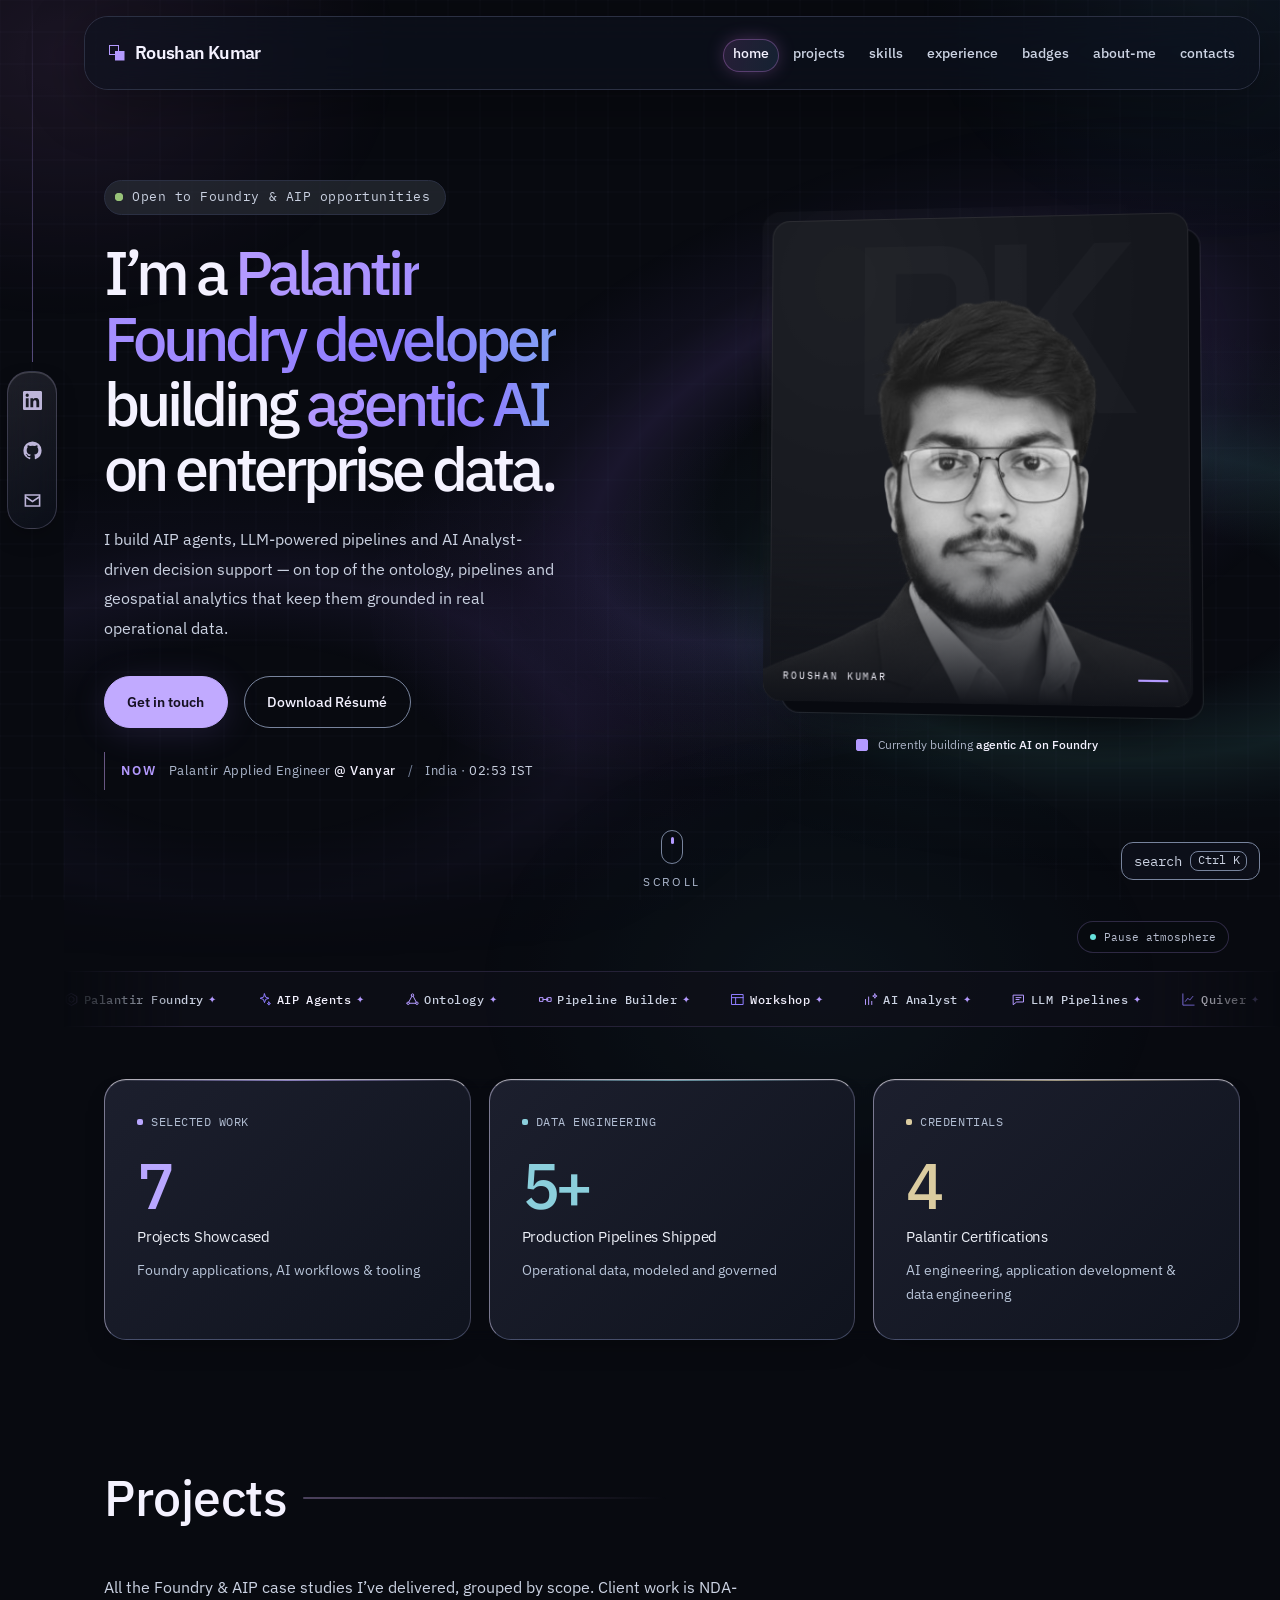
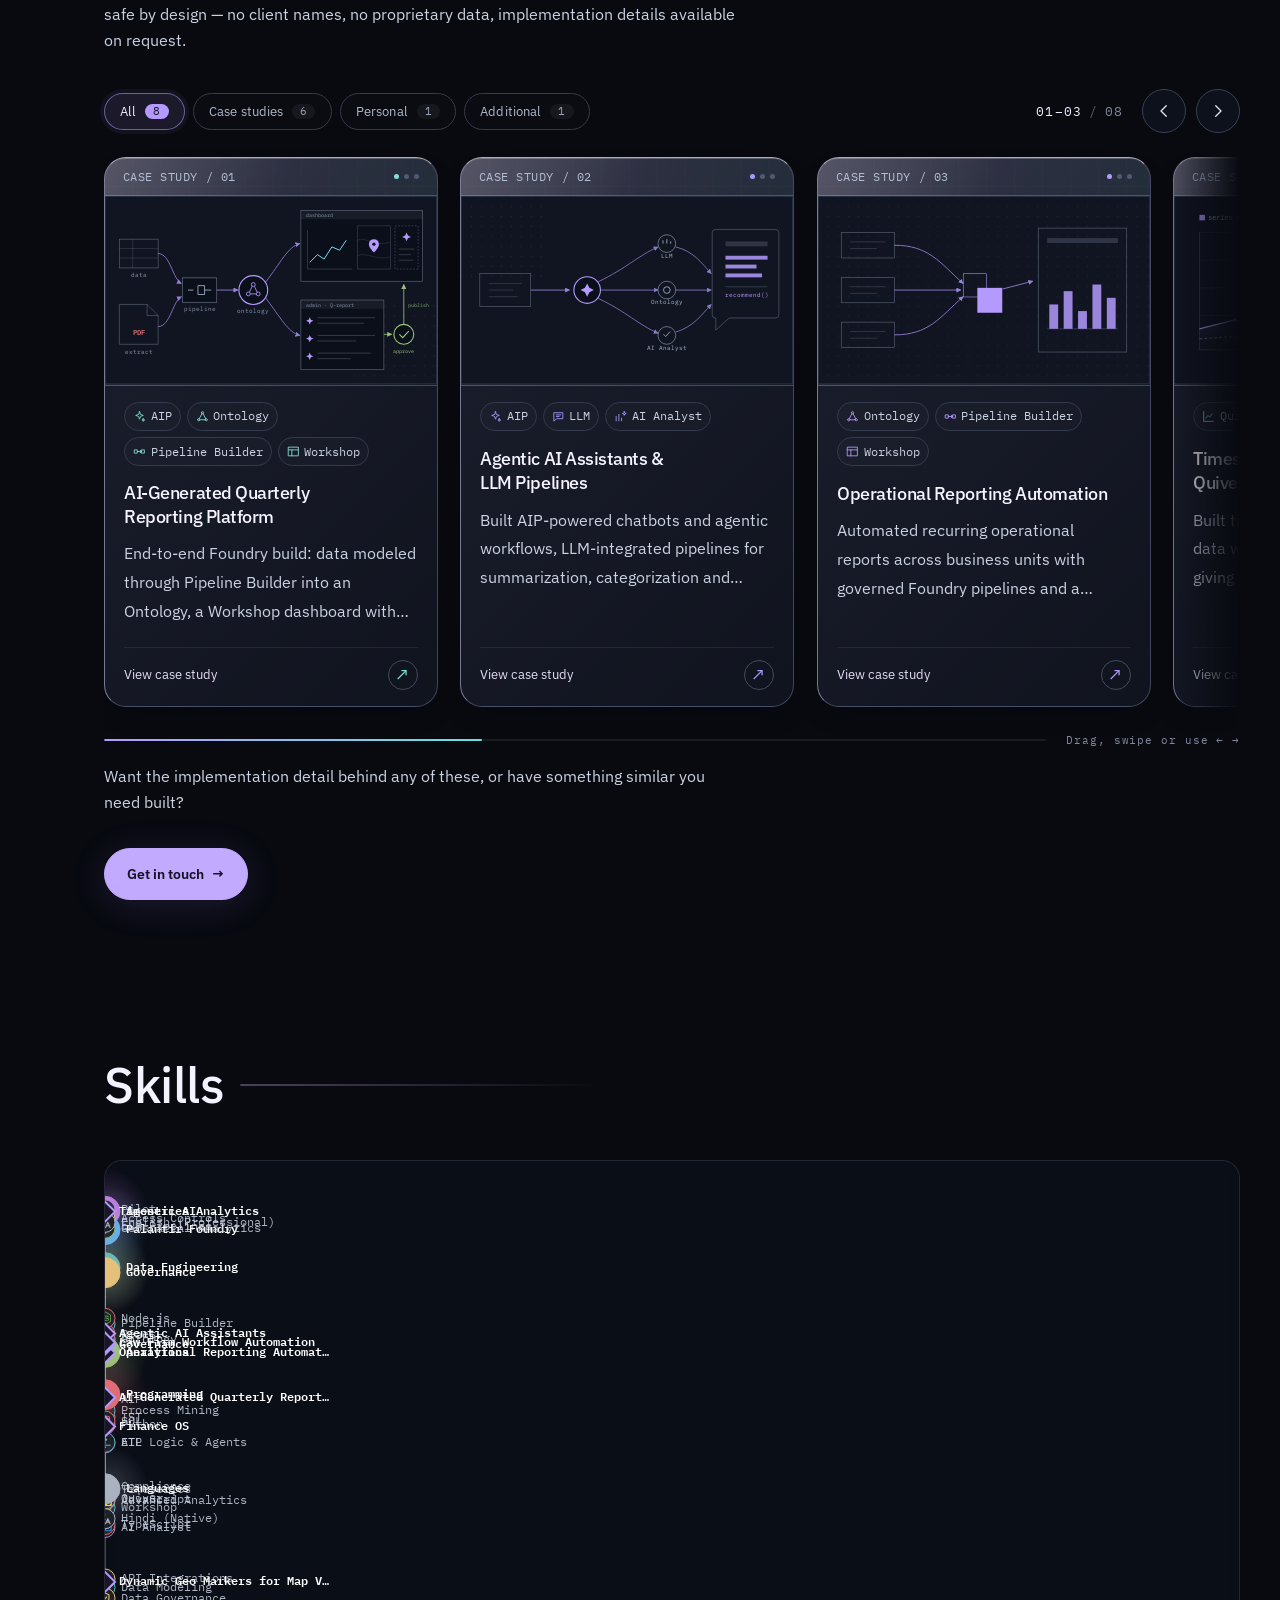
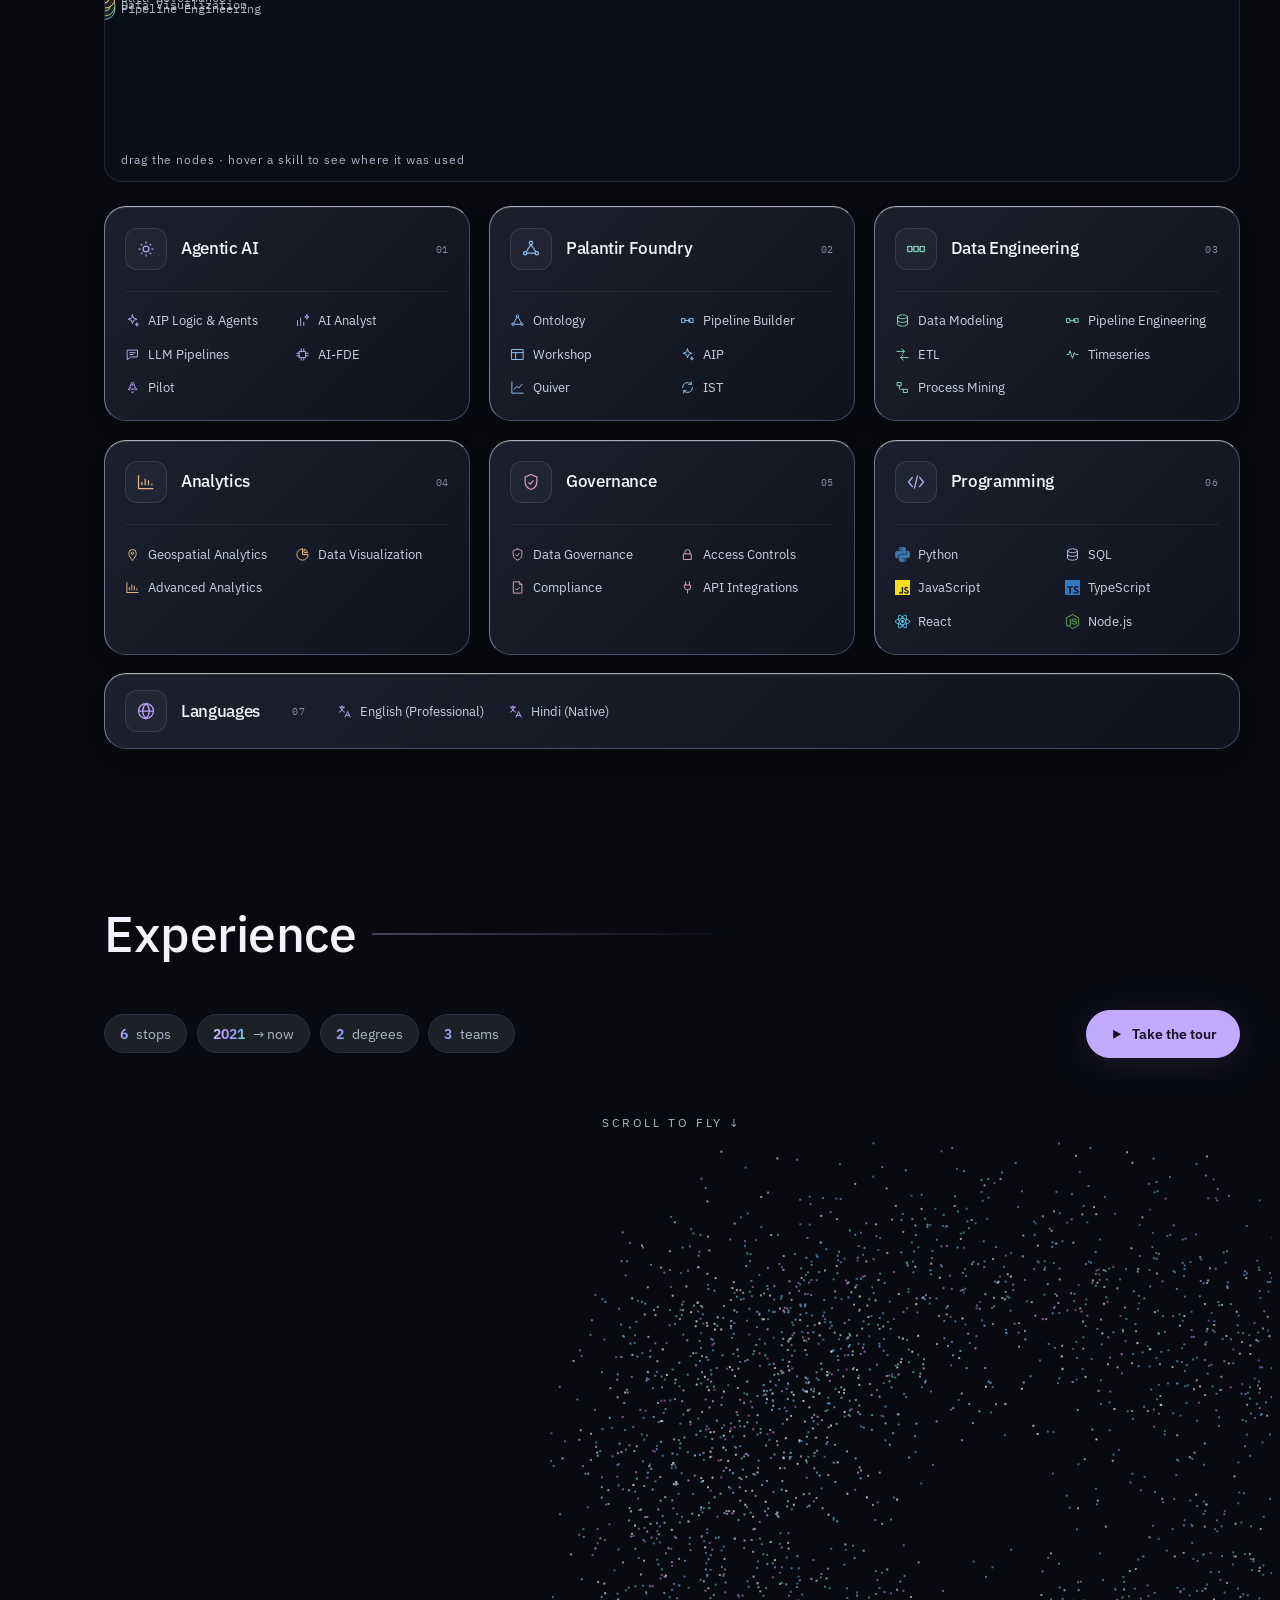
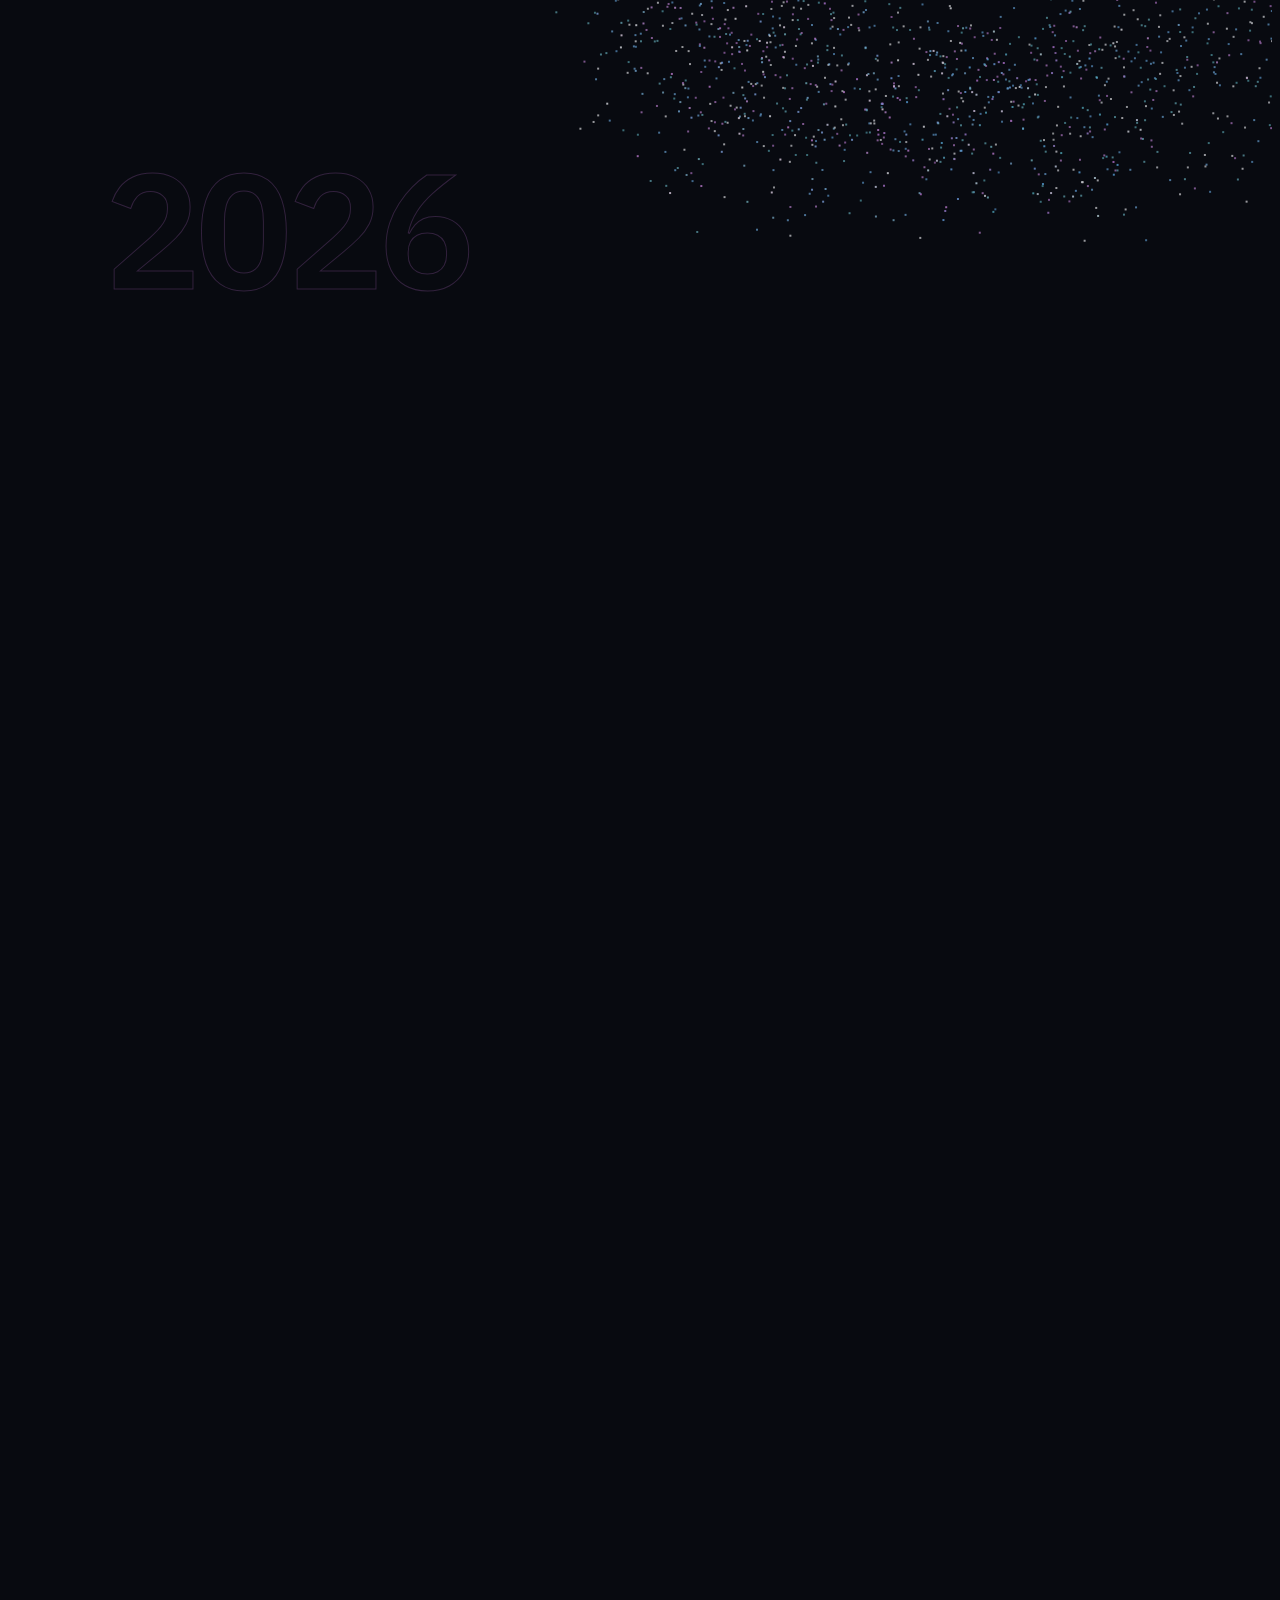
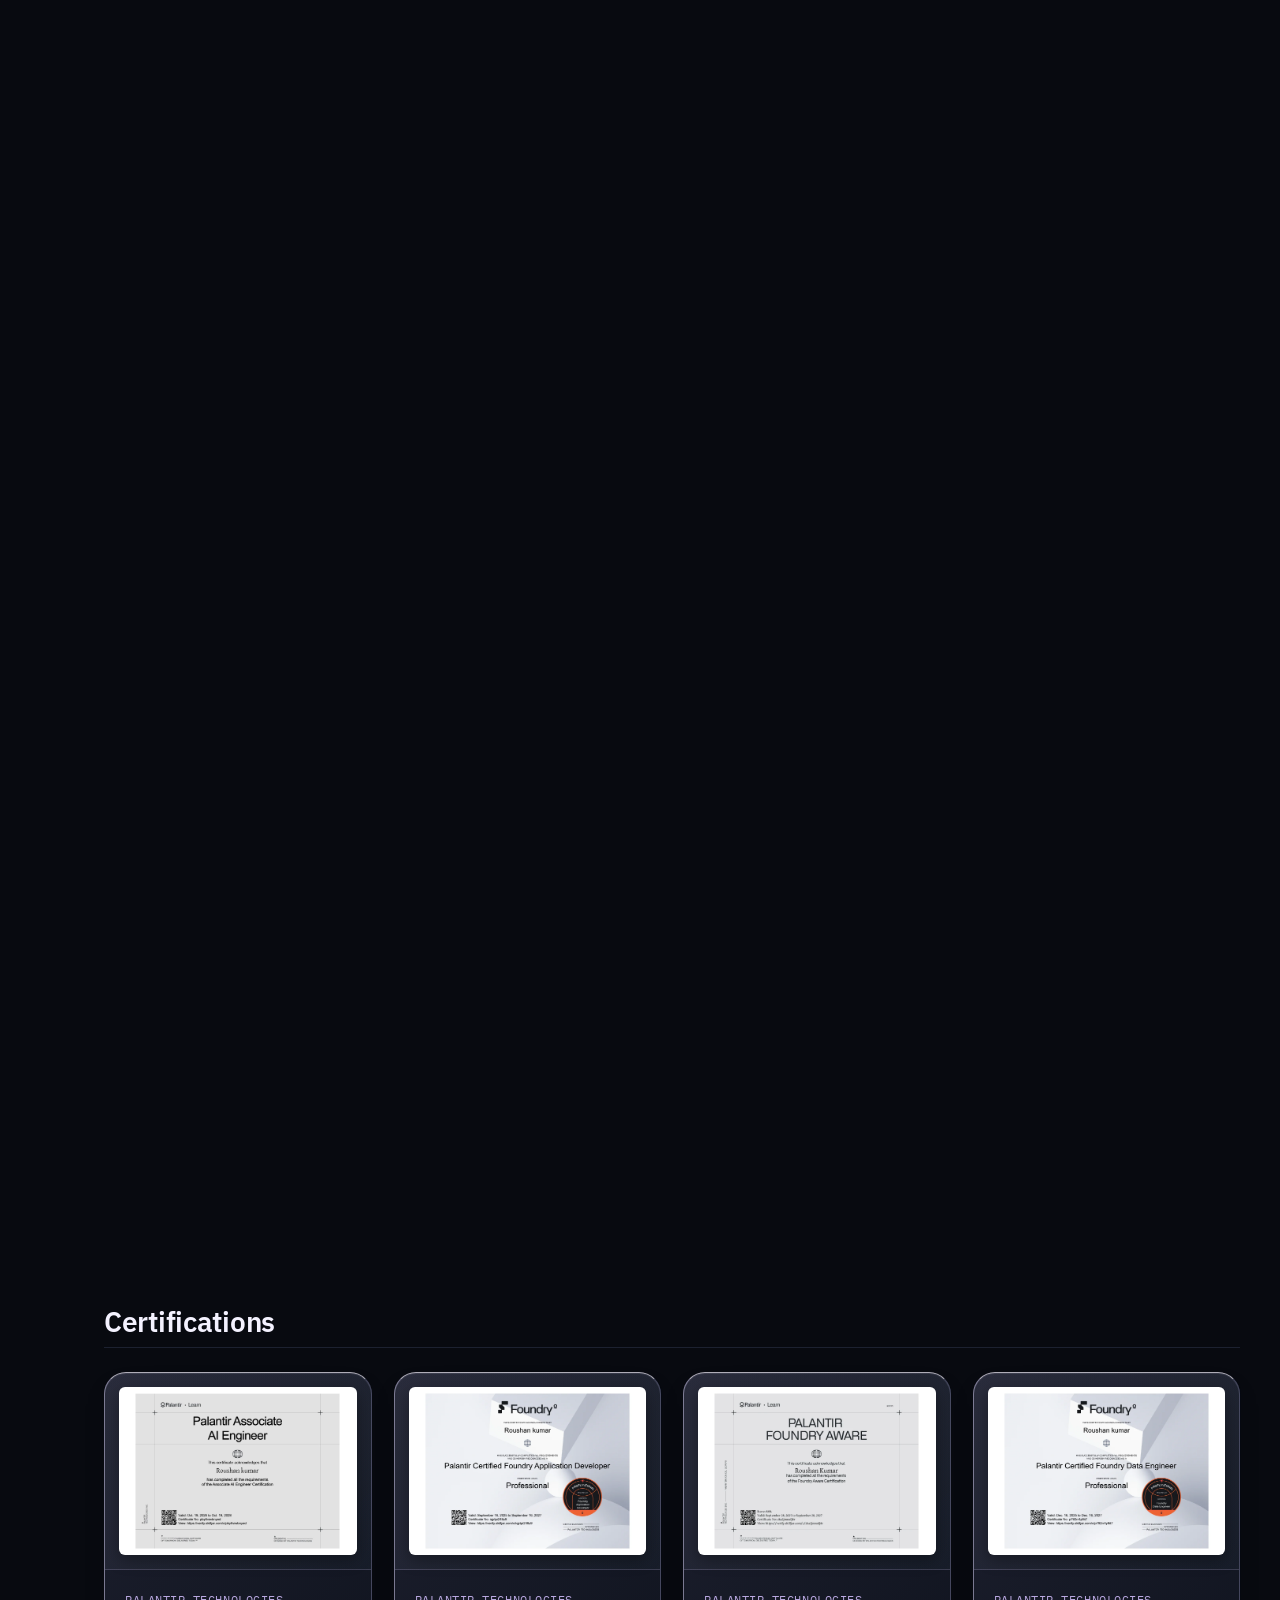
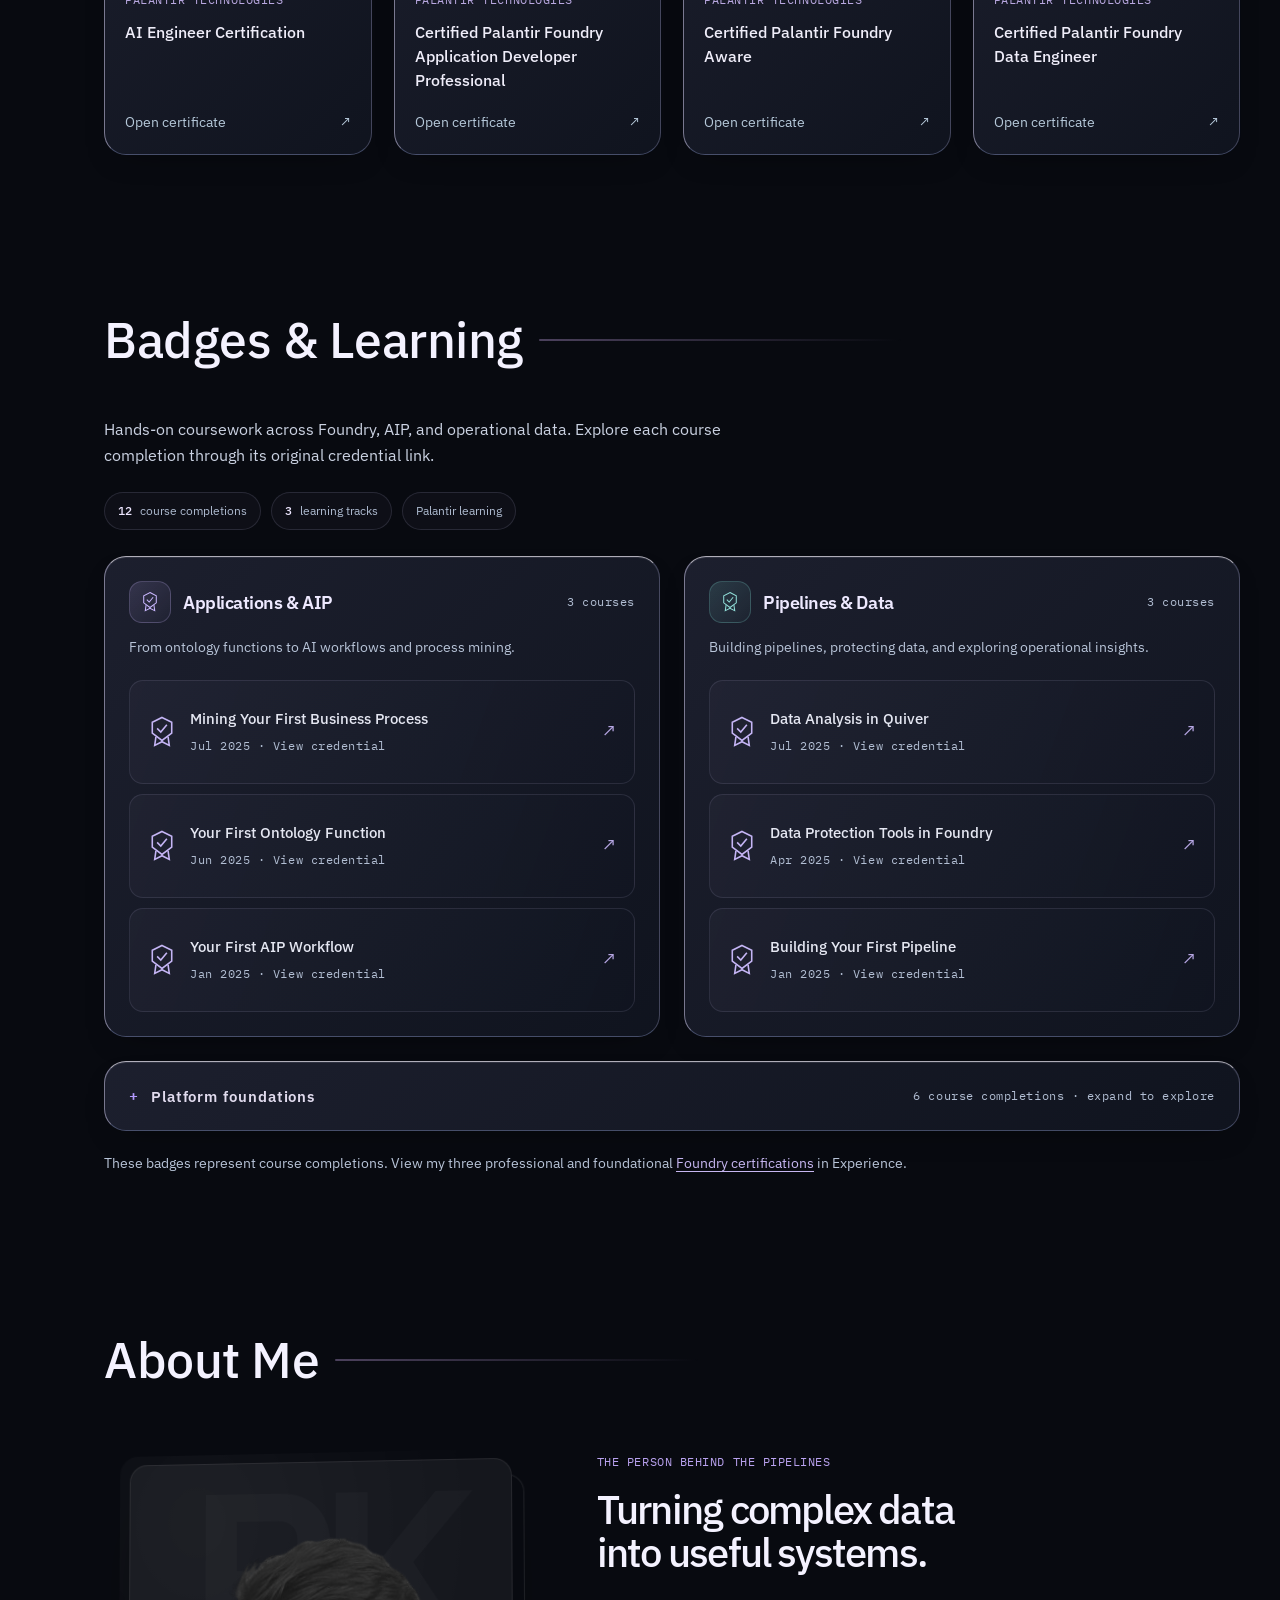
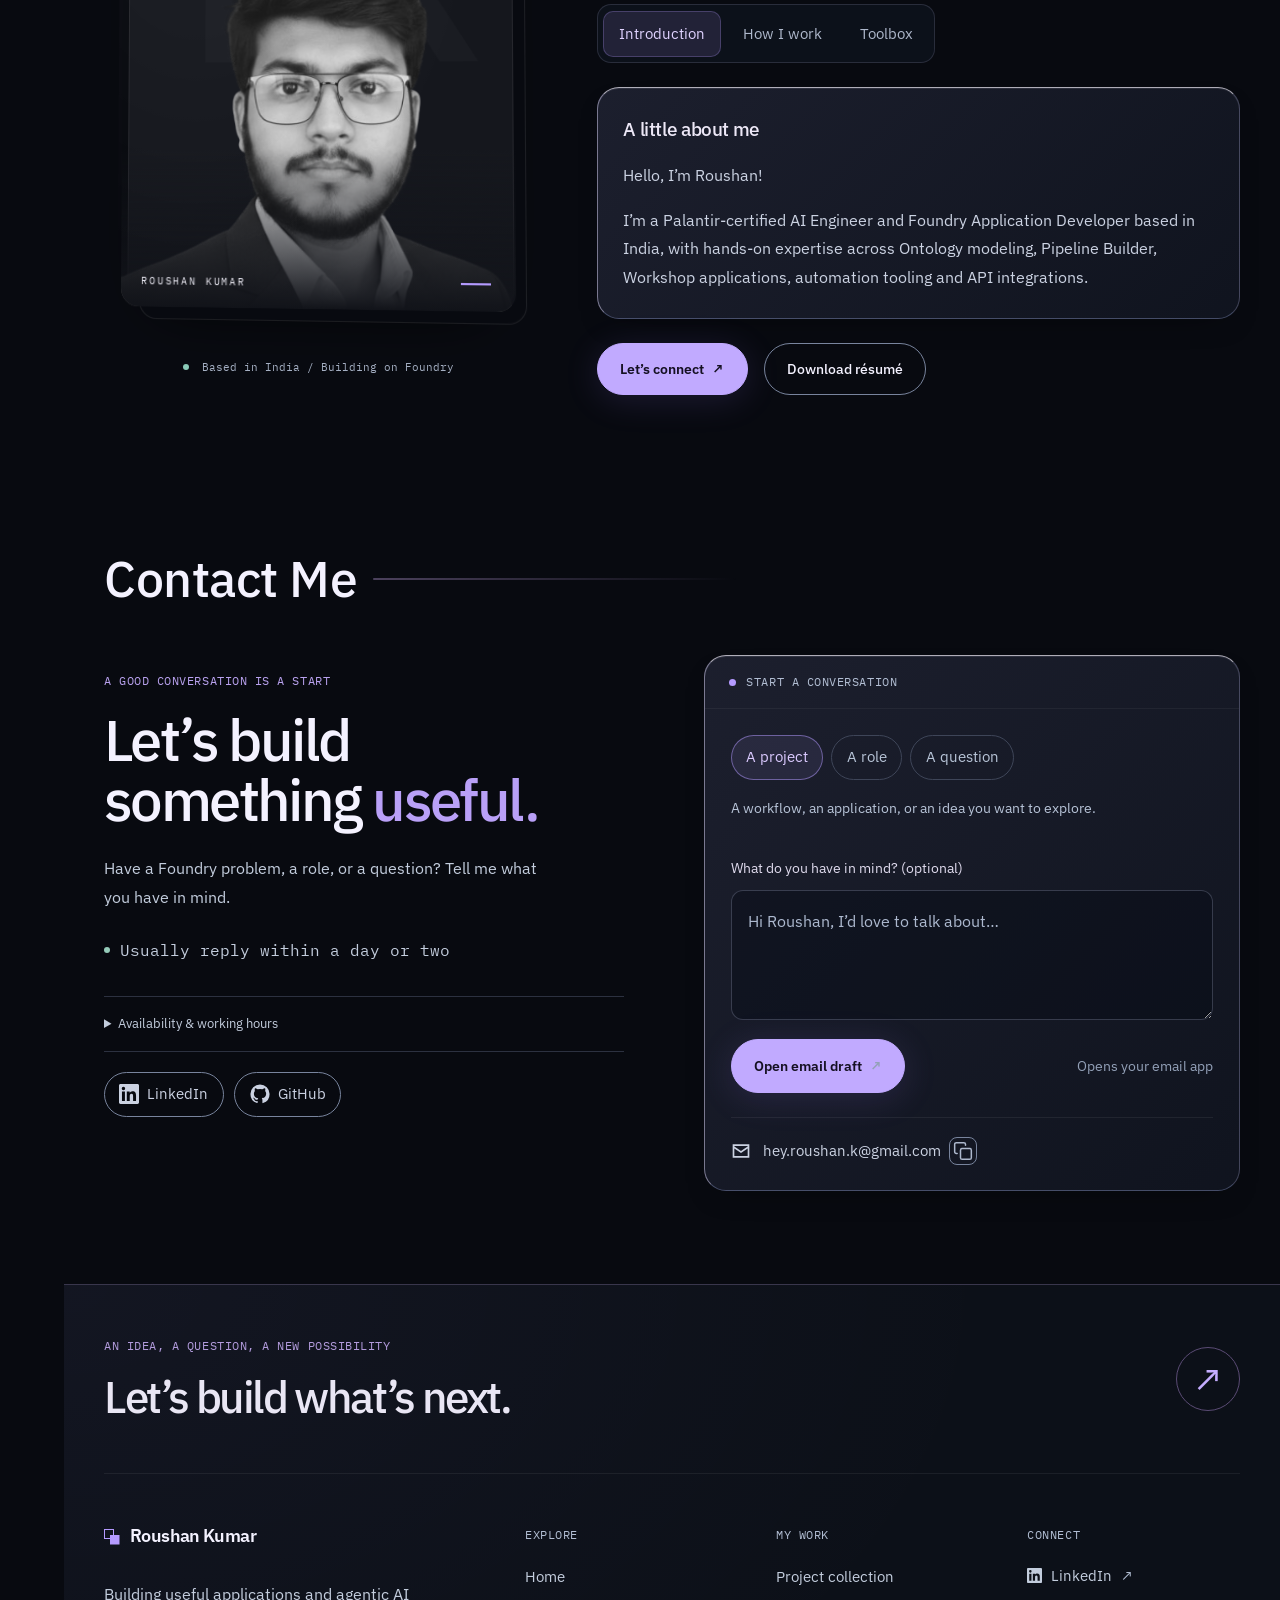
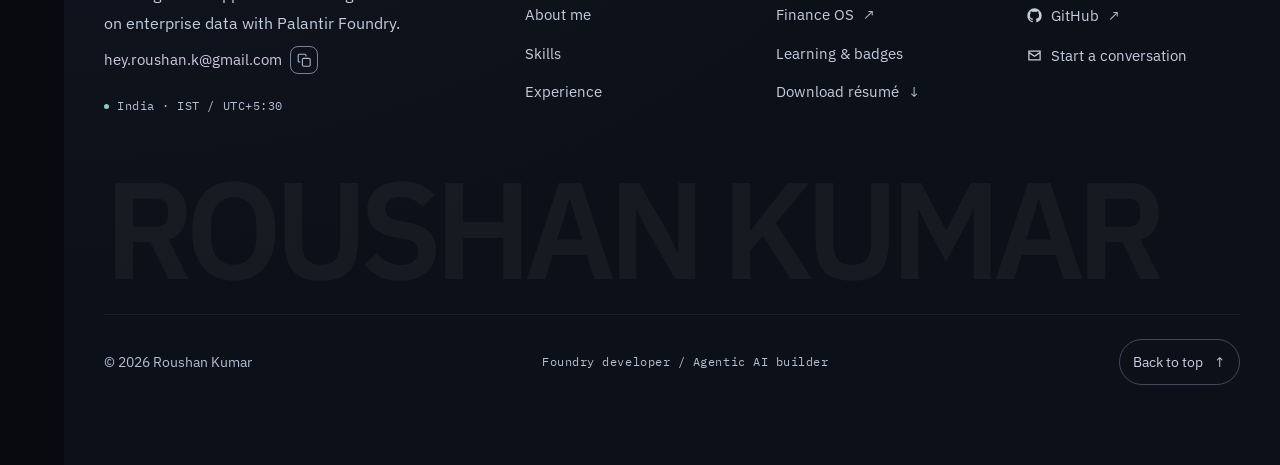
==== index.html @ 987ac414 "Project detail page, project rail, hero intro and certificates; keep 3D workbench hero Co-Authored-B" ====
<!DOCTYPE html>
<html lang="en">
<head>
<meta charset="UTF-8" />
<meta name="viewport" content="width=device-width, initial-scale=1" />

<!-- Establish the hero's starting state before any page content paints. -->
<script>
(function(){
  if(!window.matchMedia||matchMedia('(prefers-reduced-motion: reduce)').matches||!Element.prototype.animate)return;
  if(location.hash&&location.hash!=='#home')return;
  var root=document.documentElement;
  window.heroIntroBoot={expired:false};
  root.classList.add('hero-intro-enabled','hero-title-pending','hero-support-pending');
  // If enhancement scripts fail or stall, keep the page usable.
  setTimeout(function(){
    if(!root.classList.contains('hero-title-pending')&&!root.classList.contains('hero-support-pending'))return;
    window.heroIntroBoot.expired=true;
    root.classList.remove('hero-title-pending','hero-support-pending');
    document.dispatchEvent(new CustomEvent('hero-intro-fallback'));
  },4000);
})();
</script>
<style>
html.hero-title-pending .hero__title { opacity:0; }
html.hero-support-pending .hero__text,
html.hero-support-pending .hero__copy .btn-row,
html.hero-support-pending .hero__copy .now,
html.hero-support-pending .hero__visual,
html.hero-support-pending .hero .fx-scroll-cue { opacity:0; }
html.hero-intro-enabled .hero__copy,
html.hero-intro-enabled .hero__visual { animation:none !important; }
@media(prefers-reduced-motion:reduce) {
  html.hero-title-pending .hero__title,
  html.hero-support-pending .hero__text,
  html.hero-support-pending .hero__copy .btn-row,
  html.hero-support-pending .hero__copy .now,
  html.hero-support-pending .hero__visual,
  html.hero-support-pending .hero .fx-scroll-cue { opacity:1; }
}
@media print {
  html.hero-title-pending .hero__title,
  html.hero-support-pending .hero__text,
  html.hero-support-pending .hero__copy .btn-row,
  html.hero-support-pending .hero__copy .now,
  html.hero-support-pending .hero__visual { opacity:1; }
}
</style>


<title>Roushan Kumar | Palantir Foundry &amp; AI Engineer</title>
<meta name="description" content="Explore Roushan Kumar’s Palantir Foundry and AIP projects, AI agents, ontology applications and data pipelines. Certified AI Engineer and application developer." />

<meta name="theme-color" content="#282C33" />
<meta name="color-scheme" content="dark" />
<meta name="robots" content="index, follow, max-image-preview:large" />
<meta property="og:image:alt" content="Roushan Kumar — Palantir Foundry and AI Engineer portfolio" />
<meta name="twitter:image:alt" content="Roushan Kumar — Palantir Foundry and AI Engineer portfolio" />
<meta name="author" content="Roushan Kumar" />
<link rel="icon" href="assets/logo.svg" type="image/svg+xml" />
<link rel="apple-touch-icon" href="assets/apple-touch-icon.png" />
<link rel="canonical" href="https://dev-rksharma.github.io/Portfolio/" />

<meta property="og:type" content="website" />
<meta property="og:site_name" content="Roushan Kumar — Portfolio" />
<meta property="og:locale" content="en_US" />
<meta property="og:title" content="Roushan Kumar | Palantir Foundry &amp; AI Engineer" />
<meta property="og:description" content="Explore Roushan Kumar’s Palantir Foundry and AIP projects, AI agents, ontology applications and data pipelines. Certified AI Engineer and application developer." />
<meta property="og:url" content="https://dev-rksharma.github.io/Portfolio/" />
<meta property="og:image" content="https://dev-rksharma.github.io/Portfolio/assets/og-image.png" />
<meta name="twitter:card" content="summary_large_image" />
<meta name="twitter:title" content="Roushan Kumar | Palantir Foundry &amp; AI Engineer" />
<meta name="twitter:description" content="Explore Roushan Kumar’s Palantir Foundry and AIP projects, AI agents, ontology applications and data pipelines. Certified AI Engineer and application developer." />
<meta name="twitter:image" content="https://dev-rksharma.github.io/Portfolio/assets/og-image.png" />

<script type="application/ld+json">
{
  "@context": "https://schema.org",
  "@graph": [
    {
      "@type": "Person",
      "name": "Roushan Kumar",
      "url": "https://dev-rksharma.github.io/Portfolio/",
      "image": "https://dev-rksharma.github.io/Portfolio/assets/profile.png",
      "jobTitle": "Palantir Applied Engineer",
      "worksFor": {
        "@type": "Organization",
        "name": "Vanyar"
      },
      "sameAs": [
        "https://www.linkedin.com/in/roushan-kumar",
        "https://github.com/dev-rkSharma"
      ],
      "knowsAbout": [
        "Palantir Foundry",
        "Agentic AI",
        "AIP Agents",
        "LLM Pipelines",
        "Ontology Modeling",
        "Pipeline Builder",
        "Workshop Applications",
        "Data Governance",
        "Geospatial Analytics",
        "AIP"
      ],
      "@id": "https://dev-rksharma.github.io/Portfolio/#person",
      "email": "mailto:hey.roushan.k@gmail.com",
      "hasCredential": [
        {
          "@type": "EducationalOccupationalCredential",
          "name": "AI Engineer Certification",
          "url": "https://verify.skilljar.com/c/pby6viwbnyed",
          "credentialCategory": "Certification",
          "recognizedBy": {
            "@type": "Organization",
            "name": "Palantir Technologies"
          }
        },
        {
          "@type": "EducationalOccupationalCredential",
          "name": "Certified Palantir Foundry Application Developer Professional",
          "url": "https://verify.skilljar.com/c/iqjrtpi248z9",
          "credentialCategory": "Certification",
          "recognizedBy": {
            "@type": "Organization",
            "name": "Palantir Technologies"
          }
        },
        {
          "@type": "EducationalOccupationalCredential",
          "name": "Certified Palantir Foundry Aware",
          "url": "https://verify.skilljar.com/c/zka2jmnxfj8r",
          "credentialCategory": "Certification",
          "recognizedBy": {
            "@type": "Organization",
            "name": "Palantir Technologies"
          }
        },
        {
          "@type": "EducationalOccupationalCredential",
          "name": "Certified Palantir Foundry Data Engineer",
          "url": "https://verify.skilljar.com/c/p792rr4y8it7",
          "credentialCategory": "Certification",
          "recognizedBy": {
            "@type": "Organization",
            "name": "Palantir Technologies"
          }
        }
      ]
    },
    {
      "@type": "ProfilePage",
      "@id": "https://dev-rksharma.github.io/Portfolio/#profile",
      "url": "https://dev-rksharma.github.io/Portfolio/",
      "name": "Roushan Kumar | Palantir Foundry & AI Engineer",
      "description": "Explore Roushan Kumar’s Palantir Foundry and AIP projects, AI agents, ontology applications and data pipelines. Certified AI Engineer and application developer.",
      "mainEntity": {
        "@id": "https://dev-rksharma.github.io/Portfolio/#person"
      },
      "isPartOf": {
        "@id": "https://dev-rksharma.github.io/Portfolio/#website"
      }
    },
    {
      "@type": "WebSite",
      "@id": "https://dev-rksharma.github.io/Portfolio/#website",
      "url": "https://dev-rksharma.github.io/Portfolio/",
      "name": "Roushan Kumar Portfolio",
      "inLanguage": "en",
      "publisher": {
        "@id": "https://dev-rksharma.github.io/Portfolio/#person"
      }
    },
    {
      "@type": "ItemList",
      "name": "Selected Foundry and AIP projects",
      "url": "https://dev-rksharma.github.io/Portfolio/#projects",
      "numberOfItems": 8,
      "itemListElement": [
        {
          "@type": "ListItem",
          "position": 1,
          "name": "AI-Generated Quarterly Reporting Platform"
        },
        {
          "@type": "ListItem",
          "position": 2,
          "name": "Agentic AI Assistants & LLM Pipelines"
        },
        {
          "@type": "ListItem",
          "position": 3,
          "name": "Operational Reporting Automation"
        },
        {
          "@type": "ListItem",
          "position": 4,
          "name": "Timeseries Analytics & Quiver Dashboards"
        },
        {
          "@type": "ListItem",
          "position": 5,
          "name": "Governance & Process Mining Workflows"
        },
        {
          "@type": "ListItem",
          "position": 6,
          "name": "Law Firm Workflow Automation"
        },
        {
          "@type": "ListItem",
          "position": 7,
          "name": "Finance OS"
        },
        {
          "@type": "ListItem",
          "position": 8,
          "name": "Dynamic Geo Markers for Map Visualizations"
        }
      ]
    }
  ]
}
</script>

<link rel="preconnect" href="https://fonts.googleapis.com" />
<link rel="preconnect" href="https://fonts.gstatic.com" crossorigin />
<link href="https://fonts.googleapis.com/css2?family=IBM+Plex+Mono:wght@400;500;600&family=IBM+Plex+Sans:wght@400;500;600&display=swap" rel="stylesheet" />
<link rel="stylesheet" href="css/style.css" />
<link rel="stylesheet" href="css/fx.css" />
<link rel="stylesheet" href="css/extras.css" />
<link rel="stylesheet" href="css/modern.css?v=hero-start-20261025" />
<link rel="stylesheet" href="css/hero-likeness.css" />
<link rel="stylesheet" href="css/project-detail.css?v=dossier-20261026" />
</head>
<body>

<a class="skip-link" href="#main">Skip to content</a>

<!-- ========================= ICON SPRITE =========================
     Single source of truth for the brand mark and the social icons. Every
     icon on the page is a <use> of a symbol below — do not paste these
     paths inline again, that is what caused the geometry/colour drift.
     The two-square mark is the brand mark: header, footer, favicon and
     og-image only. It is never used as decoration. -->
<svg class="sprite" aria-hidden="true" focusable="false">
  <defs>
    <symbol id="i-logo" viewBox="0 0 16 16">
      <rect x="0.5" y="0.5" width="9" height="9" fill="none" stroke="currentColor"/>
      <rect x="6" y="6" width="9.5" height="9.5" fill="currentColor"/>
    </symbol>
    <symbol id="i-linkedin" viewBox="0 0 24 24"><path d="M20.45 20.45h-3.55v-5.57c0-1.33-.03-3.04-1.85-3.04-1.86 0-2.14 1.45-2.14 2.94v5.67H9.35V9h3.41v1.56h.05a3.74 3.74 0 0 1 3.37-1.85c3.6 0 4.27 2.37 4.27 5.46v6.28ZM5.34 7.43a2.06 2.06 0 1 1 0-4.13 2.06 2.06 0 0 1 0 4.13ZM7.12 20.45H3.56V9h3.56v11.45ZM22.22 0H1.77C.79 0 0 .77 0 1.73v20.54C0 23.23.79 24 1.77 24h20.45c.98 0 1.78-.77 1.78-1.73V1.73C24 .77 23.2 0 22.22 0Z"/></symbol>
    <symbol id="i-github" viewBox="0 0 24 24"><path d="M12 .5A11.5 11.5 0 0 0 .5 12a11.5 11.5 0 0 0 7.86 10.92c.58.1.79-.25.79-.55v-1.94c-3.2.7-3.88-1.54-3.88-1.54-.53-1.34-1.29-1.7-1.29-1.7-1.05-.72.08-.7.08-.7 1.16.08 1.77 1.19 1.77 1.19 1.03 1.77 2.7 1.26 3.36.96.1-.75.4-1.26.73-1.55-2.55-.29-5.24-1.28-5.24-5.69 0-1.26.45-2.29 1.19-3.1-.12-.29-.51-1.46.11-3.05 0 0 .96-.3 3.16 1.18a10.9 10.9 0 0 1 5.76 0c2.2-1.48 3.16-1.18 3.16-1.18.62 1.59.23 2.76.12 3.05.74.81 1.18 1.84 1.18 3.1 0 4.42-2.69 5.4-5.25 5.68.41.36.78 1.06.78 2.14v3.17c0 .3.2.66.8.55A11.5 11.5 0 0 0 23.5 12A11.5 11.5 0 0 0 12 .5Z"/></symbol>
    <symbol id="i-email" viewBox="0 0 24 24"><path d="M2 4h20v16H2V4Zm2 2v.5l8 5.5 8-5.5V6H4Zm0 3v9h16V9l-8 5.5L4 9Z"/></symbol>
  </defs>
</svg>

<!-- ========================= LEFT RAIL ========================= -->
<aside class="rail" aria-label="Social links">
  <span class="rail__line" aria-hidden="true"></span>
  <ul class="rail__list">
    <li>
      <a href="https://www.linkedin.com/in/roushan-kumar" target="_blank" rel="noopener" aria-label="LinkedIn">
        <svg aria-hidden="true"><use href="#i-linkedin"/></svg>
      </a>
    </li>
    <li>
      <a href="https://github.com/dev-rkSharma" target="_blank" rel="noopener" aria-label="GitHub">
        <svg aria-hidden="true"><use href="#i-github"/></svg>
      </a>
    </li>
    <li>
      <a href="mailto:hey.roushan.k@gmail.com" aria-label="Email">
        <svg aria-hidden="true"><use href="#i-email"/></svg>
      </a>
    </li>
  </ul>
</aside>

<!-- ========================= HEADER ========================= -->
<header class="header" id="header">
  <div class="container header__inner">
    <a class="logo" href="#home" aria-label="Home">
      <svg class="logo__mark" aria-hidden="true"><use href="#i-logo"/></svg>
      <span class="logo__text">Roushan Kumar</span>
    </a>

    <nav class="nav" id="nav" aria-label="Main">
      <ul class="nav__list">
        <li><a class="nav__link is-active" href="#home" aria-current="location"><span class="hash" aria-hidden="true">#</span>home</a></li>
        <li><a class="nav__link" href="#projects" data-spy="projects"><span class="hash" aria-hidden="true">#</span>projects</a></li>
        <li><a class="nav__link" href="#skills"><span class="hash" aria-hidden="true">#</span>skills</a></li>
        <li><a class="nav__link" href="#experience"><span class="hash" aria-hidden="true">#</span>experience</a></li>
        <li><a class="nav__link" href="#badges"><span class="hash" aria-hidden="true">#</span>badges</a></li>
        <li><a class="nav__link" href="#about-me" data-spy="about-me"><span class="hash" aria-hidden="true">#</span>about-me</a></li>
        <li><a class="nav__link" href="#contacts" data-spy="contacts"><span class="hash" aria-hidden="true">#</span>contacts</a></li>
      </ul>
      <ul class="nav__socials" aria-label="Social links">
        <li><a href="https://www.linkedin.com/in/roushan-kumar" target="_blank" rel="noopener" aria-label="LinkedIn"><svg aria-hidden="true"><use href="#i-linkedin"/></svg></a></li>
        <li><a href="https://github.com/dev-rkSharma" target="_blank" rel="noopener" aria-label="GitHub"><svg aria-hidden="true"><use href="#i-github"/></svg></a></li>
      </ul>
    </nav>

    <button class="burger" id="burger" aria-label="Open menu" aria-expanded="false" aria-controls="nav">
      <span aria-hidden="true"></span>
      <span aria-hidden="true"></span>
      <span aria-hidden="true"></span>
    </button>
  </div>
</header>

<main id="main" data-single-page>

  <!-- ========================= HERO ========================= -->
  <section class="hero section" id="home">
    <div class="container hero__grid">

      <div class="hero__copy">
        <p class="hero__eyebrow">
          <span class="hero__eyebrow-dot" aria-hidden="true"></span>
          Open to Foundry &amp; AIP opportunities
        </p>
        <h1 class="hero__title">
          I&rsquo;m a <em>Palantir Foundry developer</em> building <em>agentic AI</em> on enterprise data.
        </h1>
        <p class="hero__text">
          I build AIP agents, LLM-powered pipelines and AI Analyst-driven decision
          support &mdash; on top of the ontology, pipelines and geospatial analytics
          that keep them grounded in real operational data.
        </p>
        <div class="btn-row">
          <a class="btn btn--primary" href="#contacts">Get in touch</a>
          <a class="btn" href="assets/Roushan-Kumar-Resume.pdf" download>Download R&eacute;sum&eacute;</a>
        </div>
        <!-- live "now" line; js/extras.js keeps the IST clock ticking -->
        <p class="now">
          <span class="now__label">Now</span>
          <span>Palantir Applied Engineer <strong>@ Vanyar</strong></span>
          <span class="now__sep" aria-hidden="true">/</span>
          <span>India &middot; <span class="now__time">IST</span></span>
        </p>
      </div>

      <div class="hero__visual">
        <span class="decor decor--dots hero__dots-a" aria-hidden="true"></span>
        <span class="decor decor--dots hero__dots" aria-hidden="true"></span>

        <img decoding="async" class="hero__img" src="assets/profile.png" alt="Portrait of Roushan Kumar" width="459" height="465"  fetchpriority="high" />

        <p class="status">
          <span class="status__dot" aria-hidden="true"></span>
          <span>Currently building <strong>agentic AI on Foundry</strong></span>
        </p>

        <!-- Decorative "agent trace" — reads as an AIP agent executing steps.
             Purely atmospheric: the real "what I do" copy is the hero text and
             the Agentic AI skill box, so this is aria-hidden and never gates
             information. js/main.js rotates .agent-trace__text; with
             prefers-reduced-motion it's left on the first line, static. -->
        <p class="agent-trace" aria-hidden="true">
          <span class="agent-trace__prompt">&rsaquo;</span>
          <span class="agent-trace__text">receive_request()</span>
          <span class="agent-trace__cursor"></span>
        </p>
      </div>

    </div>
  </section>

  <!-- ========================= MARQUEE =========================
       Decorative ticker — every name here is already in #skills, so it's
       aria-hidden. The list is rendered twice so the -50% loop is seamless;
       css/fx.css pauses it on hover and stops it under reduced motion. -->
  <div class="marquee" aria-hidden="true">
    <ul class="marquee__track">
      <li class="marquee__item">Palantir Foundry</li><li class="marquee__item">AIP Agents</li><li class="marquee__item">Ontology</li><li class="marquee__item">Pipeline Builder</li><li class="marquee__item">Workshop</li><li class="marquee__item">AI Analyst</li><li class="marquee__item">LLM Pipelines</li><li class="marquee__item">Quiver</li><li class="marquee__item">Python</li><li class="marquee__item">TypeScript</li><li class="marquee__item">SQL</li><li class="marquee__item">Data Governance</li><li class="marquee__item">Geospatial Analytics</li><li class="marquee__item">React</li>
      <li class="marquee__item">Palantir Foundry</li><li class="marquee__item">AIP Agents</li><li class="marquee__item">Ontology</li><li class="marquee__item">Pipeline Builder</li><li class="marquee__item">Workshop</li><li class="marquee__item">AI Analyst</li><li class="marquee__item">LLM Pipelines</li><li class="marquee__item">Quiver</li><li class="marquee__item">Python</li><li class="marquee__item">TypeScript</li><li class="marquee__item">SQL</li><li class="marquee__item">Data Governance</li><li class="marquee__item">Geospatial Analytics</li><li class="marquee__item">React</li>
    </ul>
  </div>

  <!-- ========================= STATS ========================= -->
  <section class="section stats-section" aria-label="Highlights">
    <div class="container">
      <div class="stats kpi-grid">
        <div class="stat">
          <p class="stat__kicker">Selected work</p>
          <p class="stat__num">7</p>
          <p class="stat__label">Projects Showcased</p>
          <p class="stat__detail">Foundry applications, AI workflows & tooling</p>
        </div>
        <div class="stat">
          <p class="stat__kicker">Data engineering</p>
          <p class="stat__num">5+</p>
          <p class="stat__label">Production Pipelines Shipped</p>
          <p class="stat__detail">Operational data, modeled and governed</p>
        </div>
        <div class="stat">
          <p class="stat__kicker">Credentials</p>
          <p class="stat__num">4</p>
          <p class="stat__label">Palantir Certifications</p>
          <p class="stat__detail">AI engineering, application development & data engineering</p>
        </div>
      </div>
    </div>
  </section>

  <!-- ========================= PROJECTS ========================= -->
  <section class="section" id="projects">
    <div class="container">

      <div class="section-head">
        <h2 class="section-title"><span class="hash" aria-hidden="true">#</span>projects</h2>
        <span class="section-head__rule" aria-hidden="true"></span>
      </div>
      <p class="page-lede">All the Foundry &amp; AIP case studies I&rsquo;ve delivered, grouped by scope. Client work is NDA-safe by design &mdash; no client names, no proprietary data, implementation details available on request.</p>

      <div class="proj-rail" data-rail>
        <div class="proj-rail__bar">
          <div class="proj-filters" role="group" aria-label="Filter projects">
          <button class="proj-filter" type="button" data-filter="all" aria-pressed="true">All<span class="proj-filter__count">8</span></button>
          <button class="proj-filter" type="button" data-filter="case" aria-pressed="false">Case studies<span class="proj-filter__count">6</span></button>
          <button class="proj-filter" type="button" data-filter="personal" aria-pressed="false">Personal<span class="proj-filter__count">1</span></button>
          <button class="proj-filter" type="button" data-filter="additional" aria-pressed="false">Additional<span class="proj-filter__count">1</span></button>
          </div>
          <div class="proj-rail__nav">
            <p class="proj-rail__count" aria-live="polite"><span data-rail-current>01</span><span class="proj-rail__sep">/</span><span data-rail-total>08</span></p>
            <button class="proj-rail__btn" type="button" data-rail-prev aria-label="Previous project"><svg viewBox="0 0 24 24" aria-hidden="true"><path d="M15 5l-7 7 7 7"/></svg></button>
            <button class="proj-rail__btn" type="button" data-rail-next aria-label="Next project"><svg viewBox="0 0 24 24" aria-hidden="true"><path d="M9 5l7 7-7 7"/></svg></button>
          </div>
        </div>
        <div class="proj-rail__viewport" tabindex="0" role="region" aria-roledescription="carousel" aria-label="Projects — use the arrow keys or drag to browse">
          <div class="proj-rail__track">
<article class="card" data-group="case">
          <div class="card__media">
            <img decoding="async" src="assets/project-7.svg" alt="Source data and uploaded PDFs flow through a pipeline into an ontology, feeding a dashboard with charts, a map and AI suggestions, and an admin report whose AI-drafted sections are approved by a human before publishing" loading="lazy" width="600" height="340" />
          </div>
          <ul class="card__tech">
            <li>AIP</li>
            <li>Ontology</li>
            <li>Pipeline Builder</li>
            <li>Workshop</li>
          </ul>
          <div class="card__body">
            <h3 class="card__title">AI-Generated Quarterly Reporting Platform</h3>
            <p class="card__desc">End-to-end Foundry build: data modeled through Pipeline Builder into an Ontology, a Workshop dashboard with graphs, a map and AI suggestions, and an admin Workshop where the quarterly report is generated entirely by AI from the data &mdash; every section and rule editable with AI, published to the main dashboard only after human approval.</p>
            <p class="card__contribution"><strong>My contribution:</strong> Data side and pipelines, Ontology design, the admin report-generation Workshop, PDF upload with AI data extraction, AI-assisted rule management and section editing, and the human-in-the-loop publish flow.</p>
            <p class="card__nda">Client work under NDA &mdash; implementation details available on request.</p>
          </div>
        </article>

<article class="card" data-group="case">
          <div class="card__media">
            <img decoding="async" src="assets/project-6.svg" alt="A request reaching an agent hub, which calls an LLM, Ontology and AI Analyst tools, converging into a decision output" loading="lazy" width="600" height="340" />
          </div>
          <ul class="card__tech">
            <li>AIP</li>
            <li>LLM</li>
            <li>AI Analyst</li>
          </ul>
          <div class="card__body">
            <h3 class="card__title">Agentic AI Assistants &amp; LLM Pipelines</h3>
            <p class="card__desc">Built AIP-powered chatbots and agentic workflows, LLM-integrated pipelines for summarization, categorization and translation, and an AI Analyst configuration that surfaces data-driven recommendations for decision-making.</p>
            <p class="card__contribution"><strong>My contribution:</strong> Designed agent logic in AIP, configured AI Analyst, built LLM-integrated pipelines in Python, prototyped applications and dev consoles with Pilot.</p>
          </div>
        </article>

<article class="card" data-group="case">
          <div class="card__media">
            <img decoding="async" src="assets/project-1.svg" alt="Operational reporting automation" loading="lazy" width="600" height="340" />
          </div>
          <ul class="card__tech">
            <li>Ontology</li>
            <li>Pipeline Builder</li>
            <li>Workshop</li>
          </ul>
          <div class="card__body">
            <h3 class="card__title">Operational Reporting Automation</h3>
            <p class="card__desc">Automated recurring operational reports across business units with governed Foundry pipelines and a Workshop front-end, replacing manual spreadsheet-based reporting.</p>
            <p class="card__contribution"><strong>My contribution:</strong> Pipeline design, Ontology modeling, Workshop development, access-control configuration.</p>
          </div>
        </article>

<article class="card" data-group="case">
          <div class="card__media">
            <img decoding="async" src="assets/project-2.svg" alt="Timeseries analytics dashboards" loading="lazy" width="600" height="340" />
          </div>
          <ul class="card__tech">
            <li>Quiver</li>
            <li>Timeseries</li>
            <li>Ontology</li>
          </ul>
          <div class="card__body">
            <h3 class="card__title">Timeseries Analytics &amp; Quiver Dashboards</h3>
            <p class="card__desc">Built timeseries analytics on operational data with custom Quiver dashboards, giving stakeholders self-serve trend and anomaly views.</p>
            <p class="card__contribution"><strong>My contribution:</strong> Quiver dashboard design, timeseries data modeling, stakeholder requirements gathering.</p>
          </div>
        </article>

<article class="card" data-group="case">
          <div class="card__media">
            <img decoding="async" src="assets/project-3.svg" alt="Governance and process mining workflows" loading="lazy" width="600" height="340" />
          </div>
          <ul class="card__tech">
            <li>AIP</li>
            <li>Data Governance</li>
            <li>IST</li>
          </ul>
          <div class="card__body">
            <h3 class="card__title">Governance &amp; Process Mining Workflows</h3>
            <p class="card__desc">Configured access controls and governance frameworks, and built process mining workflows to surface bottlenecks in collaborative ETL handoffs.</p>
            <p class="card__contribution"><strong>My contribution:</strong> Governance framework configuration, access-control design, process mining workflow development.</p>
          </div>
        </article>

<article class="card" data-group="case">
          <div class="card__media">
            <img decoding="async" src="assets/project-4.svg" alt="Law firm automation pipelines and workshop reporting" loading="lazy" width="600" height="340" />
          </div>
          <ul class="card__tech">
            <li>Pipeline Builder</li>
            <li>Workshop</li>
            <li>Real-time API</li>
          </ul>
          <div class="card__body">
            <h3 class="card__title">Law Firm Workflow Automation</h3>
            <p class="card__desc">Built end-to-end automation for a legal-services client: governed Foundry pipelines to validate and transform legal and operational data, plus a Workshop application for real-time tracking-data ingestion and reporting.</p>
            <p class="card__contribution"><strong>My contribution:</strong> Led design of 5+ Foundry pipelines, built the Workshop application for real-time data fetching and report generation, implemented data validation/transformation logic in Python and SQL.</p>
          </div>
        </article>

<article class="card" data-group="personal" id="finance-os">
          <div class="card__media"><img decoding="async" src="assets/project-8.svg" alt="Finance OS architecture: expenses, income and debt connect through a Foundry Ontology to charts and an AI analyst, with updates based on information supplied by the user" loading="lazy" width="600" height="340" /></div>
          <ul class="card__tech"><li>Ontology</li><li>AIP Logic</li><li>Automations</li><li>AI Analyst</li></ul>
          <div class="card__body">
            <p class="card__status">Personal project &middot; In progress</p>
            <h3 class="card__title">Finance OS</h3>
            <p class="card__desc">A personal finance application I&rsquo;m building entirely in Palantir Foundry to track expenses, income and debt. An embedded AI analyst helps me examine spending habits, spot gaps and develop better financial strategies.</p>
            <p class="card__contribution"><strong>My contribution:</strong> Designing and building the application end to end with Ontology modeling, AIP Logic, automations, charts and an embedded AI analyst.</p>
            <p class="card__workflow"><strong>Current workflow:</strong> I currently enter records manually. The analyst can also update records when I provide the relevant information. I&rsquo;m continuing to build, test and improve the application.</p>
          </div>
        </article>

<article class="card" data-group="additional">
          <div class="card__media">
            <img decoding="async" src="assets/project-5.svg" alt="Dynamic geospatial markers on a map visualization" loading="lazy" width="600" height="340" />
          </div>
          <ul class="card__tech">
            <li>Ontology</li>
            <li>Geospatial Mapping</li>
          </ul>
          <div class="card__body">
            <h3 class="card__title">Dynamic Geo Markers for Map Visualizations</h3>
            <p class="card__desc">Added dynamic, stylized map markers driven by geohashed properties on Ontology objects, making pins visually distinguishable by type.</p>
            <p class="card__contribution"><strong>My contribution:</strong> Designed and implemented the geohash-driven marker styling logic within Foundry.</p>
          </div>
        </article>
          </div>
        </div>
        <div class="proj-rail__foot" aria-hidden="true">
          <div class="proj-rail__progress"><span class="proj-rail__thumb"></span></div>
          <span class="proj-rail__hint">Drag, swipe or use &larr; &rarr;</span>
        </div>
      </div>

      <p class="page-lede stack-lg">Want the implementation detail behind any of these, or have something similar you need built?</p>
      <div class="btn-row">
        <a class="btn btn--primary" href="#contacts">Get in touch <span aria-hidden="true">&#8594;</span></a>
      </div>

    </div>
  </section>

  <!-- ========================= SKILLS ========================= -->
  <section class="section" id="skills">
    <div class="container">

      <div class="section-head">
        <h2 class="section-title"><span class="hash" aria-hidden="true">#</span>skills</h2>
        <span class="section-head__rule" aria-hidden="true"></span>
      </div>

      <!-- One real diagram instead of a collage of floating shapes, drawn in the
           same visual system as the project artwork (panel, --border frame, dot
           field, accent on the active stage): sources -> pipeline -> ontology ->
           surfaces. It says something, so it gets alt text, not aria-hidden. -->
      <figure class="section-figure">
        <img decoding="async" src="assets/skills-diagram.svg" width="600" height="340" loading="lazy"
             alt="Source systems feed a governed pipeline, which loads an ontology at the centre; the ontology in turn powers a Workshop application and a timeseries dashboard.">
      </figure>

      <div class="skills">
        <!-- Everything below is taken straight from your CV. -->
        <div class="skills__grid">
          <div class="skill-box">
            <h3 class="skill-box__head">
              <svg class="skill-box__icon" viewBox="0 0 24 24" fill="none" stroke="currentColor" stroke-width="1.5" aria-hidden="true">
                <circle cx="12" cy="12" r="3.5"/>
                <path d="M12 3v2.5M12 18.5V21M3 12h2.5M18.5 12H21M5.8 5.8l1.8 1.8M16.4 16.4l1.8 1.8M18.2 5.8l-1.8 1.8M7.6 16.4l-1.8 1.8"/>
              </svg>
              Agentic AI
            </h3>
            <ul class="skill-box__body">
              <li>AIP Logic &amp; Agents</li><li>AI Analyst</li><li>LLM Pipelines</li><li>AI-FDE</li><li>Pilot</li>
            </ul>
          </div>
          <div class="skill-box">
            <h3 class="skill-box__head">
              <svg class="skill-box__icon" viewBox="0 0 24 24" fill="none" stroke="currentColor" stroke-width="1.5" aria-hidden="true">
                <circle cx="12" cy="4.5" r="2"/><circle cx="5" cy="17" r="2"/><circle cx="19" cy="17" r="2"/>
                <path d="M12 6.5 6.3 15.3M12 6.5l5.7 8.8M7 17h10"/>
              </svg>
              Palantir Foundry
            </h3>
            <ul class="skill-box__body">
              <li>Ontology</li><li>Pipeline Builder</li><li>Workshop</li><li>AIP</li><li>Quiver</li><li>IST</li>
            </ul>
          </div>
          <div class="skill-box">
            <h3 class="skill-box__head">
              <svg class="skill-box__icon" viewBox="0 0 24 24" fill="none" stroke="currentColor" stroke-width="1.5" aria-hidden="true">
                <rect x="2" y="9" width="5" height="6"/><rect x="9.5" y="9" width="5" height="6"/><rect x="17" y="9" width="5" height="6"/>
                <path d="M7 12h2.5M14.5 12H17"/>
              </svg>
              Data Engineering
            </h3>
            <ul class="skill-box__body">
              <li>Data Modeling</li><li>Pipeline Engineering</li><li>ETL</li><li>Timeseries</li><li>Process Mining</li>
            </ul>
          </div>
          <div class="skill-box">
            <h3 class="skill-box__head">
              <svg class="skill-box__icon" viewBox="0 0 24 24" fill="none" stroke="currentColor" stroke-width="1.5" aria-hidden="true">
                <path d="M3 20V4M3 20h18"/>
                <path d="M7 16v-4M11 16V8M15 16v-6M19 16v-2"/>
              </svg>
              Analytics
            </h3>
            <ul class="skill-box__body">
              <li>Geospatial Analytics</li><li>Data Visualization</li><li>Advanced Analytics</li>
            </ul>
          </div>
          <div class="skill-box">
            <h3 class="skill-box__head">
              <svg class="skill-box__icon" viewBox="0 0 24 24" fill="none" stroke="currentColor" stroke-width="1.5" aria-hidden="true">
                <path d="M12 3l7 3v6c0 4.5-3 7.5-7 9-4-1.5-7-4.5-7-9V6l7-3z"/>
                <path d="M9 12.5l2 2 4-4.5"/>
              </svg>
              Governance
            </h3>
            <ul class="skill-box__body">
              <li>Data Governance</li><li>Access Controls</li><li>Compliance</li><li>API Integrations</li>
            </ul>
          </div>
          <div class="skill-box">
            <h3 class="skill-box__head">
              <svg class="skill-box__icon" viewBox="0 0 24 24" fill="none" stroke="currentColor" stroke-width="1.5" aria-hidden="true">
                <path d="M8 6 3 12l5 6M16 6l5 6-5 6M14 4l-4 16"/>
              </svg>
              Programming
            </h3>
            <ul class="skill-box__body">
              <li>Python</li><li>SQL</li><li>JavaScript</li><li>TypeScript</li><li>React</li><li>Node.js</li>
            </ul>
          </div>
          <div class="skill-box">
            <h3 class="skill-box__head">
              <svg class="skill-box__icon" viewBox="0 0 24 24" fill="none" stroke="currentColor" stroke-width="1.5" aria-hidden="true">
                <circle cx="12" cy="12" r="9"/>
                <path d="M3 12h18M12 3c2.5 2.5 4 5.7 4 9s-1.5 6.5-4 9c-2.5-2.5-4-5.7-4-9s1.5-6.5 4-9z"/>
              </svg>
              Languages
            </h3>
            <ul class="skill-box__body">
              <li>English (Professional)</li><li>Hindi (Native)</li>
            </ul>
          </div>
        </div>
      </div>
    </div>
  </section>

  <!-- ========================= EXPERIENCE ========================= -->
  <section class="section" id="experience">
    <div class="container">

      <div class="section-head">
        <h2 class="section-title"><span class="hash" aria-hidden="true">#</span>experience</h2>
        <span class="section-head__rule" aria-hidden="true"></span>
      </div>

      <!-- JOURNEY — education and work merged into one chronological trip.
           A plain <ol> underneath: without JS it reads as an ordered list of
           cards. js/fx.js measures the stop nodes, draws the winding dotted
           trail between them as an inline SVG, drives the traveler along it
           with scroll, and runs the "Take the tour" walkthrough. -->
      <div class="trip">
        <ul class="trip__stats" aria-label="Journey at a glance">
          <li><strong>6</strong> stops</li>
          <li><strong>2021</strong> &rarr; now</li>
          <li><strong>2</strong> degrees</li>
          <li><strong>3</strong> teams</li>
        </ul>
        <button class="trip__tour btn btn--primary" type="button" hidden>
          <svg viewBox="0 0 24 24" fill="currentColor" aria-hidden="true"><path d="M7 4.5v15l13-7.5z"/></svg>
          Take the tour
        </button>
      </div>

      <ol class="roadmap">
        <li class="milestone milestone--edu" data-stop="1" data-label="Bachelor of Computer Applications (BCA)">
          <span class="milestone__node" aria-hidden="true"><span class="milestone__year">2021</span></span>
          <article class="milestone__card">
            <p class="milestone__meta">
              <span class="milestone__step">Stop 01</span>
              <span class="milestone__tag"><svg viewBox="0 0 24 24" fill="none" stroke="currentColor" stroke-width="1.6" aria-hidden="true"><path d="M2 9l10-5 10 5-10 5L2 9z"/><path d="M6 11v5c0 1.5 2.7 3 6 3s6-1.5 6-3v-5"/></svg>Education</span>
            </p>
            <h3 class="milestone__title">Bachelor of Computer Applications (BCA)</h3>
            <p class="milestone__org">Jai Narain Vyas University (JNVU), Jodhpur</p>
            <p class="milestone__when">Aug 2021 &ndash; Jun 2024</p>
          </article>
        </li>
        <li class="milestone milestone--work" data-stop="2" data-label="Full-stack Developer">
          <span class="milestone__node" aria-hidden="true"><span class="milestone__year">2024</span></span>
          <article class="milestone__card">
            <p class="milestone__meta">
              <span class="milestone__step">Stop 02</span>
              <span class="milestone__tag"><svg viewBox="0 0 24 24" fill="none" stroke="currentColor" stroke-width="1.6" aria-hidden="true"><rect x="3" y="7" width="18" height="13" rx="2"/><path d="M9 7V5a2 2 0 0 1 2-2h2a2 2 0 0 1 2 2v2M3 13h18"/></svg>Work</span>
            </p>
            <h3 class="milestone__title">Full-stack Developer</h3>
            <p class="milestone__org">Dream Team</p>
            <p class="milestone__when">Jan 2024 &ndash; Dec 2024 &middot; Rajasthan, India</p>
            <p class="milestone__text">Learned and applied PHP and Laravel building real features on a live project, as part of a collaborative development team.</p>
            <ul class="milestone__chips"><li>PHP</li><li>Laravel</li><li>SCSS</li><li>JavaScript</li><li>Git</li></ul>
          </article>
        </li>
        <li class="milestone milestone--edu" data-stop="3" data-label="Master of Computer Applications (MCA)">
          <span class="milestone__node" aria-hidden="true"><span class="milestone__year">2024</span></span>
          <article class="milestone__card">
            <p class="milestone__meta">
              <span class="milestone__step">Stop 03</span>
              <span class="milestone__tag"><svg viewBox="0 0 24 24" fill="none" stroke="currentColor" stroke-width="1.6" aria-hidden="true"><path d="M2 9l10-5 10 5-10 5L2 9z"/><path d="M6 11v5c0 1.5 2.7 3 6 3s6-1.5 6-3v-5"/></svg>Education</span>
            </p>
            <h3 class="milestone__title">Master of Computer Applications (MCA)</h3>
            <p class="milestone__org">Bikaner Technical University (BTU)</p>
            <p class="milestone__when">Aug 2024 &ndash; Apr 2026</p>
          </article>
        </li>
        <li class="milestone milestone--work" data-stop="4" data-label="Palantir Foundry Developer">
          <span class="milestone__node" aria-hidden="true"><span class="milestone__year">2025</span></span>
          <article class="milestone__card">
            <p class="milestone__meta">
              <span class="milestone__step">Stop 04</span>
              <span class="milestone__tag"><svg viewBox="0 0 24 24" fill="none" stroke="currentColor" stroke-width="1.6" aria-hidden="true"><rect x="3" y="7" width="18" height="13" rx="2"/><path d="M9 7V5a2 2 0 0 1 2-2h2a2 2 0 0 1 2 2v2M3 13h18"/></svg>Work</span>
            </p>
            <h3 class="milestone__title">Palantir Foundry Developer</h3>
            <p class="milestone__org">MTAS Solutions Private Limited</p>
            <p class="milestone__when">Jan 2025 &ndash; Mar 2026 &middot; India</p>
            <p class="milestone__text">Implemented Foundry-based solutions using Ontology, Pipeline Builder and AIP modules. Delivered secure, production-grade data governance and process mining workflows.</p>
            <ul class="milestone__list">
              <li>Automated operational reporting across business units</li>
              <li>Built timeseries analytics and custom Quiver dashboards</li>
              <li>Streamlined collaborative ETL using IST</li>
            </ul>
          </article>
        </li>
        <li class="milestone milestone--work is-now" data-stop="5" data-label="Palantir Applied Engineer">
          <span class="milestone__node" aria-hidden="true"><span class="milestone__year">2026</span></span>
          <article class="milestone__card">
            <p class="milestone__meta">
              <span class="milestone__step">Stop 05</span>
              <span class="milestone__tag"><svg viewBox="0 0 24 24" fill="none" stroke="currentColor" stroke-width="1.6" aria-hidden="true"><rect x="3" y="7" width="18" height="13" rx="2"/><path d="M9 7V5a2 2 0 0 1 2-2h2a2 2 0 0 1 2 2v2M3 13h18"/></svg>Work</span>
              <span class="milestone__now">You are here</span>
            </p>
            <h3 class="milestone__title">Palantir Applied Engineer</h3>
            <p class="milestone__org">Vanyar</p>
            <p class="milestone__when">Mar 2026 &ndash; Present</p>
            <ul class="milestone__chips"><li>Palantir Foundry</li><li>AIP</li><li>Agentic AI</li></ul>
          </article>
        </li>
        <li class="milestone milestone--next" data-stop="6" data-label="Agentic AI on Foundry, at scale">
          <span class="milestone__node" aria-hidden="true"><span class="milestone__year">Next</span></span>
          <article class="milestone__card">
            <p class="milestone__meta">
              <span class="milestone__step">Stop 06</span>
              <span class="milestone__tag"><svg viewBox="0 0 24 24" fill="none" stroke="currentColor" stroke-width="1.6" aria-hidden="true"><path d="M5 21V4M5 4h11l-2 4 2 4H5"/></svg>Next stop</span>
            </p>
            <h3 class="milestone__title">Agentic AI on Foundry, at scale</h3>
            <p class="milestone__org">Open to Foundry &amp; AIP opportunities</p>
            <p class="milestone__when">Wherever the data leads</p>
            <a class="btn btn--primary" href="#contacts">Let&rsquo;s talk <span aria-hidden="true">&#8594;</span></a>
          </article>
        </li>
      </ol>

      <!-- ---------- certifications ---------- -->
      <h3 class="subhead stack-lg"><span class="hash" aria-hidden="true">#</span>certifications</h3>
      <ul class="certs certs--cards"><li><a class="cert-preview" href="https://verify.skilljar.com/c/pby6viwbnyed" target="_blank" rel="noopener"><span class="cert-preview__image"><img decoding="async" src="assets/certificates/pby6viwbnyed.webp" alt="AI Engineer Certification certificate issued to Roushan Kumar" loading="lazy" width="1000" height="707" /></span><span class="cert-preview__body"><span class="cert-preview__issuer">Palantir Technologies</span><span class="cert-preview__title">AI Engineer Certification</span><span class="cert-preview__action">Open certificate<span aria-hidden="true">&#8599;</span></span></span></a></li>
<li><a class="cert-preview" href="https://verify.skilljar.com/c/iqjrtpi248z9" target="_blank" rel="noopener"><span class="cert-preview__image"><img decoding="async" src="assets/certificates/iqjrtpi248z9.webp" alt="Certified Palantir Foundry Application Developer Professional certificate issued to Roushan Kumar" loading="lazy" width="1000" height="707" /></span><span class="cert-preview__body"><span class="cert-preview__issuer">Palantir Technologies</span><span class="cert-preview__title">Certified Palantir Foundry Application Developer Professional</span><span class="cert-preview__action">Open certificate<span aria-hidden="true">&#8599;</span></span></span></a></li>
<li><a class="cert-preview" href="https://verify.skilljar.com/c/zka2jmnxfj8r" target="_blank" rel="noopener"><span class="cert-preview__image"><img decoding="async" src="assets/certificates/zka2jmnxfj8r.webp" alt="Certified Palantir Foundry Aware certificate issued to Roushan Kumar" loading="lazy" width="1000" height="707" /></span><span class="cert-preview__body"><span class="cert-preview__issuer">Palantir Technologies</span><span class="cert-preview__title">Certified Palantir Foundry Aware</span><span class="cert-preview__action">Open certificate<span aria-hidden="true">&#8599;</span></span></span></a></li>
<li><a class="cert-preview" href="https://verify.skilljar.com/c/p792rr4y8it7" target="_blank" rel="noopener"><span class="cert-preview__image"><img decoding="async" src="assets/certificates/p792rr4y8it7.webp" alt="Certified Palantir Foundry Data Engineer certificate issued to Roushan Kumar" loading="lazy" width="1000" height="707" /></span><span class="cert-preview__body"><span class="cert-preview__issuer">Palantir Technologies</span><span class="cert-preview__title">Certified Palantir Foundry Data Engineer</span><span class="cert-preview__action">Open certificate<span aria-hidden="true">&#8599;</span></span></span></a></li></ul>
    </div>
  </section>

  <!-- ========================= BADGES ========================= -->
  <section class="section" id="badges"><div class="container">
<div class="section-head"><h2 class="section-title">Badges &amp; learning</h2><span class="section-head__rule" aria-hidden="true"></span></div>
<p class="page-lede">Hands-on coursework across Foundry, AIP, and operational data. Explore each course completion through its original credential link.</p>
<div class="badge-overview"><span><strong>12</strong> course completions</span><span><strong>3</strong> learning tracks</span><span>Palantir learning</span></div>
<div class="badge-groups"><div class="badge-group"><h3 class="badge-group__head"><span class="badge-collection-icon"><svg viewBox="0 0 24 28" fill="none" stroke="currentColor" stroke-width="1.3" aria-hidden="true"><path d="m12 2 8 4v9l-8 6-8-6V6z"/><path d="m8 11 3 3 5-6M7 18l-1 7 6-3 6 3-1-7"/></svg></span>Applications &amp; AIP<span class="badge-collection-count">3 courses</span></h3><p class="badge-group__intro">From ontology functions to AI workflows and process mining.</p><ul class="badge-course-list"><li><a class="badge-course" href="https://verify.skilljar.com/c/neinye7kddza" target="_blank" rel="noopener"><span class="badge-course__seal"><svg viewBox="0 0 24 28" fill="none" stroke="currentColor" stroke-width="1.3" aria-hidden="true"><path d="m12 2 8 4v9l-8 6-8-6V6z"/><path d="m8 11 3 3 5-6M7 18l-1 7 6-3 6 3-1-7"/></svg></span><span><span class="badge-course__name">Mining Your First Business Process</span><span class="badge-course__meta">Jul 2025 &middot; View credential</span></span><span class="badge-course__arrow" aria-hidden="true">&#8599;</span></a></li>
<li><a class="badge-course" href="https://verify.skilljar.com/c/2ujx2sk5szd9" target="_blank" rel="noopener"><span class="badge-course__seal"><svg viewBox="0 0 24 28" fill="none" stroke="currentColor" stroke-width="1.3" aria-hidden="true"><path d="m12 2 8 4v9l-8 6-8-6V6z"/><path d="m8 11 3 3 5-6M7 18l-1 7 6-3 6 3-1-7"/></svg></span><span><span class="badge-course__name">Your First Ontology Function</span><span class="badge-course__meta">Jun 2025 &middot; View credential</span></span><span class="badge-course__arrow" aria-hidden="true">&#8599;</span></a></li>
<li><a class="badge-course" href="https://verify.skilljar.com/c/y7495gsyec8m" target="_blank" rel="noopener"><span class="badge-course__seal"><svg viewBox="0 0 24 28" fill="none" stroke="currentColor" stroke-width="1.3" aria-hidden="true"><path d="m12 2 8 4v9l-8 6-8-6V6z"/><path d="m8 11 3 3 5-6M7 18l-1 7 6-3 6 3-1-7"/></svg></span><span><span class="badge-course__name">Your First AIP Workflow</span><span class="badge-course__meta">Jan 2025 &middot; View credential</span></span><span class="badge-course__arrow" aria-hidden="true">&#8599;</span></a></li></ul></div><div class="badge-group"><h3 class="badge-group__head"><span class="badge-collection-icon"><svg viewBox="0 0 24 28" fill="none" stroke="currentColor" stroke-width="1.3" aria-hidden="true"><path d="m12 2 8 4v9l-8 6-8-6V6z"/><path d="m8 11 3 3 5-6M7 18l-1 7 6-3 6 3-1-7"/></svg></span>Pipelines &amp; Data<span class="badge-collection-count">3 courses</span></h3><p class="badge-group__intro">Building pipelines, protecting data, and exploring operational insights.</p><ul class="badge-course-list"><li><a class="badge-course" href="https://verify.skilljar.com/c/y7ytntcfxmmv" target="_blank" rel="noopener"><span class="badge-course__seal"><svg viewBox="0 0 24 28" fill="none" stroke="currentColor" stroke-width="1.3" aria-hidden="true"><path d="m12 2 8 4v9l-8 6-8-6V6z"/><path d="m8 11 3 3 5-6M7 18l-1 7 6-3 6 3-1-7"/></svg></span><span><span class="badge-course__name">Data Analysis in Quiver</span><span class="badge-course__meta">Jul 2025 &middot; View credential</span></span><span class="badge-course__arrow" aria-hidden="true">&#8599;</span></a></li>
<li><a class="badge-course" href="https://verify.skilljar.com/c/pdwckq8sg85o" target="_blank" rel="noopener"><span class="badge-course__seal"><svg viewBox="0 0 24 28" fill="none" stroke="currentColor" stroke-width="1.3" aria-hidden="true"><path d="m12 2 8 4v9l-8 6-8-6V6z"/><path d="m8 11 3 3 5-6M7 18l-1 7 6-3 6 3-1-7"/></svg></span><span><span class="badge-course__name">Data Protection Tools in Foundry</span><span class="badge-course__meta">Apr 2025 &middot; View credential</span></span><span class="badge-course__arrow" aria-hidden="true">&#8599;</span></a></li>
<li><a class="badge-course" href="https://verify.skilljar.com/c/ef5ew9u6ot6j" target="_blank" rel="noopener"><span class="badge-course__seal"><svg viewBox="0 0 24 28" fill="none" stroke="currentColor" stroke-width="1.3" aria-hidden="true"><path d="m12 2 8 4v9l-8 6-8-6V6z"/><path d="m8 11 3 3 5-6M7 18l-1 7 6-3 6 3-1-7"/></svg></span><span><span class="badge-course__name">Building Your First Pipeline</span><span class="badge-course__meta">Jan 2025 &middot; View credential</span></span><span class="badge-course__arrow" aria-hidden="true">&#8599;</span></a></li></ul></div></div>
<details class="badge-more"><summary class="badge-more__summary">Platform foundations <span class="badge-more__hint">6 course completions &middot; expand to explore</span></summary><div class="badge-more__body"><ul class="badge-course-list"><li><a class="badge-course" href="https://verify.skilljar.com/c/xf2dza4h993n" target="_blank" rel="noopener"><span class="badge-course__seal"><svg viewBox="0 0 24 28" fill="none" stroke="currentColor" stroke-width="1.3" aria-hidden="true"><path d="m12 2 8 4v9l-8 6-8-6V6z"/><path d="m8 11 3 3 5-6M7 18l-1 7 6-3 6 3-1-7"/></svg></span><span><span class="badge-course__name">Creating Your First Data Connection</span><span class="badge-course__meta">Jan 2025 &middot; View credential</span></span><span class="badge-course__arrow" aria-hidden="true">&#8599;</span></a></li>
<li><a class="badge-course" href="https://verify.skilljar.com/c/v76gatkr35te" target="_blank" rel="noopener"><span class="badge-course__seal"><svg viewBox="0 0 24 28" fill="none" stroke="currentColor" stroke-width="1.3" aria-hidden="true"><path d="m12 2 8 4v9l-8 6-8-6V6z"/><path d="m8 11 3 3 5-6M7 18l-1 7 6-3 6 3-1-7"/></svg></span><span><span class="badge-course__name">Data Analysis in Contour</span><span class="badge-course__meta">Jan 2025 &middot; View credential</span></span><span class="badge-course__arrow" aria-hidden="true">&#8599;</span></a></li>
<li><a class="badge-course" href="https://verify.skilljar.com/c/awairahfrb5x" target="_blank" rel="noopener"><span class="badge-course__seal"><svg viewBox="0 0 24 28" fill="none" stroke="currentColor" stroke-width="1.3" aria-hidden="true"><path d="m12 2 8 4v9l-8 6-8-6V6z"/><path d="m8 11 3 3 5-6M7 18l-1 7 6-3 6 3-1-7"/></svg></span><span><span class="badge-course__name">Building Your First Application</span><span class="badge-course__meta">Jan 2025 &middot; View credential</span></span><span class="badge-course__arrow" aria-hidden="true">&#8599;</span></a></li>
<li><a class="badge-course" href="https://verify.skilljar.com/c/t7w8tru9ofy6" target="_blank" rel="noopener"><span class="badge-course__seal"><svg viewBox="0 0 24 28" fill="none" stroke="currentColor" stroke-width="1.3" aria-hidden="true"><path d="m12 2 8 4v9l-8 6-8-6V6z"/><path d="m8 11 3 3 5-6M7 18l-1 7 6-3 6 3-1-7"/></svg></span><span><span class="badge-course__name">Creating Your First Ontology</span><span class="badge-course__meta">Jan 2025 &middot; View credential</span></span><span class="badge-course__arrow" aria-hidden="true">&#8599;</span></a></li>
<li><a class="badge-course" href="https://verify.skilljar.com/c/sgfaqg9tbnt7" target="_blank" rel="noopener"><span class="badge-course__seal"><svg viewBox="0 0 24 28" fill="none" stroke="currentColor" stroke-width="1.3" aria-hidden="true"><path d="m12 2 8 4v9l-8 6-8-6V6z"/><path d="m8 11 3 3 5-6M7 18l-1 7 6-3 6 3-1-7"/></svg></span><span><span class="badge-course__name">Scoping Use Cases for Foundry &amp; AIP</span><span class="badge-course__meta">Jan 2025 &middot; View credential</span></span><span class="badge-course__arrow" aria-hidden="true">&#8599;</span></a></li>
<li><a class="badge-course" href="https://verify.skilljar.com/c/a5dv4q37an6g" target="_blank" rel="noopener"><span class="badge-course__seal"><svg viewBox="0 0 24 28" fill="none" stroke="currentColor" stroke-width="1.3" aria-hidden="true"><path d="m12 2 8 4v9l-8 6-8-6V6z"/><path d="m8 11 3 3 5-6M7 18l-1 7 6-3 6 3-1-7"/></svg></span><span><span class="badge-course__name">Introduction to Foundry &amp; AIP for Enterprise Organizations</span><span class="badge-course__meta">Jan 2025 &middot; View credential</span></span><span class="badge-course__arrow" aria-hidden="true">&#8599;</span></a></li></ul></div></details>
<p class="badge-footnote">These badges represent course completions. View my three professional and foundational <a href="#experience">Foundry certifications</a> in Experience.</p>
</div></section>

  <!-- ========================= ABOUT ========================= -->
  <section class="section" id="about-me"><div class="container">
  <div class="section-head"><h2 class="section-title">About me</h2><span class="section-head__rule" aria-hidden="true"></span></div>
  <div class="about-lab">
    <div class="about-person"><div class="about__visual">
          <span class="decor decor--dots about__dots-a" aria-hidden="true"></span>
          <span class="decor decor--dots about__dots-b" aria-hidden="true"></span>
          <img decoding="async" src="assets/profile.png" alt="Portrait of Roushan Kumar" loading="lazy" width="459" height="465" />
          <span class="about__underline" aria-hidden="true"></span>
        </div><p class="about-person__meta">Based in India / Building on Foundry</p></div>
    <div class="about-story">
      <p class="section-eyebrow">The person behind the pipelines</p>
      <h3 class="about-story__title">Turning complex data into useful systems.</h3>
      <div class="about-tabs" aria-label="Get to know Roushan" hidden>
        <button type="button" id="about-tab-intro">Introduction</button><button type="button" id="about-tab-process">How I work</button><button type="button" id="about-tab-tools">Toolbox</button>
      </div>
      <div class="about-panels">
        <div class="about-panel" id="about-panel-intro"><h4>A little about me</h4><p>Hello, I&rsquo;m Roushan!</p>
<p>
            I&rsquo;m a Palantir-certified AI Engineer and Foundry Application Developer based in India, with
            hands-on expertise across Ontology modeling, Pipeline Builder,
            Workshop applications, automation tooling and API integrations.
          </p></div>
        <div class="about-panel" id="about-panel-process"><h4>Start with the source. Build for the user.</h4><p>
            On a new pipeline my first move is to trace the data back to whoever
            actually produces it and find where it still gets edited by hand
            &mdash; that is usually where the breakage lives, and it shapes the
            schema more than any diagram does. I write requirements back to
            stakeholders as the object types and properties they imply, because
            &ldquo;we need a report on X&rdquo; turns out to mean three
            different things the moment X has to be named in the Ontology. Good
            modeling, to me, means an object a business user recognises without
            a legend: link types that read as sentences, no catch-all string
            columns standing in for a real type, and every property traceable
            to a source that someone owns.
          </p></div>
        <div class="about-panel" id="about-panel-tools"><h4>The tools I build with</h4><ul class="about-toolkit"><li>Ontology modeling</li><li>Pipeline Builder</li><li>Workshop</li><li>AIP agents</li><li>Python &amp; SQL</li><li>API integrations</li></ul><a class="about-panel__link" href="#skills">Explore my skills <span aria-hidden="true">&#8599;</span></a></div>
      </div>
      <div class="btn-row"><a class="btn btn--primary" href="#contacts">Let&rsquo;s connect <span aria-hidden="true">&#8599;</span></a><a class="btn" href="assets/Roushan-Kumar-Resume.pdf" download>Download r&eacute;sum&eacute;</a></div>
    </div>
  </div>
</div></section>

  <!-- ========================= CONTACTS ========================= -->
  <section class="section" id="contacts"><div class="container">
  <div class="section-head"><h2 class="section-title">Contact me</h2><span class="section-head__rule" aria-hidden="true"></span></div>
  <div class="contact-studio">
    <div class="contact-intro"><p class="section-eyebrow">A good conversation is a start</p><h3 class="contact-intro__title">Let&rsquo;s build something <em>useful.</em></h3><p>Have a Foundry problem, a role, or a question? Tell me what you have in mind.</p><p class="contact-reply">Usually reply within a day or two</p>
      <details class="contact-availability"><summary>Availability &amp; working hours</summary><p>
          I read every message myself and usually reply within a day or two.
          I&rsquo;m based in India (IST, UTC+5:30) and overlap comfortably with
          European mornings and US mornings. Worth writing about: contract or
          full-time Foundry work, a second opinion on an ontology or pipeline
          design before you commit to it, or anything on this site you want the
          detail behind. If you&rsquo;re hiring, a link to the role is enough to
          start &mdash; no cover letter needed either way.
        </p></details>
      <ul class="media-row"><li><a href="https://www.linkedin.com/in/roushan-kumar" target="_blank" rel="noopener"><svg aria-hidden="true"><use href="#i-linkedin"/></svg>LinkedIn</a></li><li><a href="https://github.com/dev-rkSharma" target="_blank" rel="noopener"><svg aria-hidden="true"><use href="#i-github"/></svg>GitHub</a></li></ul>
    </div>
    <div class="contact-composer"><div class="contact-composer__bar">Start a conversation</div><div class="contact-composer__body">
      <div data-enhance hidden><div class="contact-topics" role="group" aria-label="Conversation topic">
        <button class="contact-topic" type="button" aria-pressed="true" data-subject="Let&rsquo;s discuss a project" data-hint="A workflow, an application, or an idea you want to explore.">A project</button>
        <button class="contact-topic" type="button" aria-pressed="false" data-subject="A Foundry role to explore" data-hint="Share a role or a team you think would be a good fit.">A role</button>
        <button class="contact-topic" type="button" aria-pressed="false" data-subject="A question about your work" data-hint="Ask about a project, an approach, or something on this site.">A question</button>
      </div><p class="contact-topic-hint" aria-live="polite">A workflow, an application, or an idea you want to explore.</p><label class="contact-draft-label" for="contact-draft">What do you have in mind? <span>(optional)</span></label><textarea id="contact-draft" maxlength="4000" placeholder="Hi Roushan, I&rsquo;d love to talk about&hellip;"></textarea></div>
      <div class="contact-compose-actions"><a class="btn btn--primary contact-send" href="mailto:hey.roushan.k@gmail.com">Open email draft <span aria-hidden="true">&#8599;</span></a><span>Opens your email app</span></div>
      <ul class="contacts__list"><li><a href="mailto:hey.roushan.k@gmail.com"><svg aria-hidden="true"><use href="#i-email"/></svg>hey.roushan.k@gmail.com</a></li></ul>
    </div></div>
  </div>
</div></section>

</main>

<!-- ========================= FOOTER ========================= -->
<footer class="footer footer--studio"><div class="container">
  <a class="footer-invite" href="#contacts"><span><span class="footer-invite__eyebrow">An idea, a question, a new possibility</span><span class="footer-invite__title">Let&rsquo;s build what&rsquo;s next.</span></span><span class="footer-invite__arrow" aria-hidden="true">&#8599;</span></a>
  <div class="footer-columns">
    <div class="footer__brand"><a class="logo" href="#home"><svg class="logo__mark" aria-hidden="true"><use href="#i-logo"/></svg><span class="logo__text">Roushan Kumar</span></a><p class="footer-description">Building useful applications and agentic AI on enterprise data with Palantir Foundry.</p><a class="footer__email" href="mailto:hey.roushan.k@gmail.com">hey.roushan.k@gmail.com</a><p class="footer-location">India &middot; IST / UTC+5:30</p></div>
    <nav class="footer-column" aria-label="Explore the portfolio"><h3 class="footer-column__title">Explore</h3><ul class="footer-links"><li><a href="#home">Home</a></li><li><a href="#about-me">About me</a></li><li><a href="#skills">Skills</a></li><li><a href="#experience">Experience</a></li></ul></nav>
    <nav class="footer-column" aria-label="Explore my work"><h3 class="footer-column__title">My work</h3><ul class="footer-links"><li><a href="#projects">Project collection</a></li><li><a href="#finance-os">Finance OS <span aria-hidden="true">&#8599;</span></a></li><li><a href="#badges">Learning &amp; badges</a></li><li><a href="assets/Roushan-Kumar-Resume.pdf" download>Download r&eacute;sum&eacute; <span aria-hidden="true">&#8595;</span></a></li></ul></nav>
    <div class="footer-column"><h3 class="footer-column__title">Connect</h3><ul class="footer-links"><li><a href="https://www.linkedin.com/in/roushan-kumar" target="_blank" rel="noopener"><svg aria-hidden="true"><use href="#i-linkedin"/></svg>LinkedIn <span aria-hidden="true">&#8599;</span></a></li><li><a href="https://github.com/dev-rkSharma" target="_blank" rel="noopener"><svg aria-hidden="true"><use href="#i-github"/></svg>GitHub <span aria-hidden="true">&#8599;</span></a></li><li><a href="#contacts"><svg aria-hidden="true"><use href="#i-email"/></svg>Start a conversation</a></li></ul></div>
  </div>
  <p class="footer-wordmark" aria-hidden="true">ROUSHAN KUMAR</p>
  <div class="footer-bottom"><p class="footer__copy">&copy; <span id="year">2026</span> Roushan Kumar</p><span class="footer-bottom__role">Foundry developer / Agentic AI builder</span><a class="footer-top" href="#home">Back to top <span aria-hidden="true">&#8593;</span></a></div>
</div></footer>

<script src="js/main.js" defer></script>
<script src="js/icons.js" defer></script>
<script src="js/fx.js?v=hero-start-20261025" defer></script>
<script src="js/extras.js?v=project-dossier-20261026" defer></script>
<script src="js/modern.js?v=hero-start-20261025" defer></script>
<script src="js/hero-likeness.js?v=local-texture-fix-20261026" defer></script>
<script src="js/rail.js" defer></script>
<script src="js/connect.js" defer></script>
</body>
</html>
---- css/style.css ----
/* ==========================================================================
   Portfolio — design tokens + layout
   Faithful to the "terminal / monospace" dark design:
   no fills, no border-radius, no shadows. 1px borders only.
   ========================================================================== */

/* ---------- 1. TOKENS ---------------------------------------------------- */
:root {
  /* colour */
  --bg:            #282C33;
  --bg-raised:     #2E333B;
  --accent:        #C778DD;
  --accent-soft:   rgba(199, 120, 221, 0.15);
  --text:          #ABB2BF;
  --text-dim:      #949CA8;   /* 5.06:1 on --bg, 4.59:1 on --bg-raised — WCAG AA */
  --white:         #FFFFFF;

  /* border ramp — four steps, one hue family, each with a single job */
  --border-dim:    #32383F;   /* quietest hairlines + internal divisions */
  --border:        #3D434D;   /* default frames: cards, boxes, panels */
  --border-mid:    #757D8A;   /* interactive control outlines ONLY (WCAG 1.4.11) */
  --border-strong: #ABB2BF;   /* hover / active states only */

  /* type */
  --mono: "IBM Plex Mono", ui-monospace, SFMono-Regular, Menlo, Consolas, monospace;
  --sans: "IBM Plex Sans", ui-sans-serif, system-ui, -apple-system, "Segoe UI", Roboto, sans-serif;
  --fs-display: clamp(2rem, 1.2rem + 3vw, 3rem);           /* 32 → 48, hero h1 only */
  --fs-h1:    clamp(1.75rem, 1.2rem + 2vw, 2.5rem);        /* 28 → 40, subpage h1 */
  --fs-h2:    clamp(1.375rem, 1.05rem + 1.4vw, 1.75rem);   /* 22 → 28, section titles */
  --fs-h3:    1.25rem;                                     /* content titles only */
  --fs-label: 0.875rem;                                    /* small caps-ish UI labels */
  --fs-body:  1rem;
  --fs-sm:    0.875rem;

  /* space — one rhythm, no ad hoc clamps in the rules below */
  --gap:              1rem;
  --gutter:           clamp(1rem, 0.5rem + 2.5vw, 2rem);
  --section-y:        clamp(3.5rem, 2rem + 6vw, 6.5rem);  /* default section rhythm */
  --section-y-tight:  clamp(2rem, 1.5rem + 2vw, 3rem);    /* hero / stats */
  --stack-lg:         clamp(2.5rem, 2rem + 2vw, 3.5rem);  /* gap before a subhead */
  --header-clear:     clamp(6rem, 4rem + 4vw, 8rem);      /* clears the sticky header */

  /* layout */
  --container: 1200px;
  --rail-w:    3.75rem;   /* 60px */
  --header-h:  5rem;

  /* measure — line length for prose, in ch of the current font */
  --measure:        64ch;
  --measure-narrow: 48ch;

  /* motion */
  /* one motion curve for the whole site: quick start, long soft settle */
  --ease-out:    cubic-bezier(0.16, 1, 0.3, 1);
  --ease-in-out: cubic-bezier(0.65, 0, 0.35, 1);
  --t-fast: 200ms var(--ease-out);
  --t:      380ms var(--ease-out);
}

/* ---------- 2. RESET ---------------------------------------------------- */
*,
*::before,
*::after { box-sizing: border-box; }

* { margin: 0; }

html {
  scroll-behavior: smooth;
  /* offset anchor targets so the sticky header doesn't cover headings */
  scroll-padding-top: calc(var(--header-h) + 1rem);
  -webkit-text-size-adjust: 100%;
  /* overflow-x lives here, not on body — body needs overflow:visible so
     .header's position:sticky keeps working on iOS Safari */
  overflow-x: hidden;
}

body {
  background: var(--bg);
  color: var(--text);
  font-family: var(--mono);
  font-size: var(--fs-body);
  line-height: 1.6;
  font-weight: 400;
  -webkit-font-smoothing: antialiased;
}

img, svg { display: block; max-width: 100%; }
img { height: auto; }
ul  { list-style: none; padding: 0; }

a {
  color: inherit;
  text-decoration: none;
  transition: color var(--t-fast);
}

h1, h2, h3 {
  color: var(--white);
  font-weight: 600;
  line-height: 1.25;
  text-wrap: balance;
}

p { text-wrap: pretty; }

:focus-visible {
  outline: 2px solid var(--accent);
  outline-offset: 3px;
}

@media (prefers-reduced-motion: reduce) {
  html { scroll-behavior: auto; }
  *, *::before, *::after {
    animation-duration: 0.01ms !important;
    transition-duration: 0.01ms !important;
  }
}

/* ---------- 3. UTILITIES ------------------------------------------------- */
.container {
  width: 100%;
  max-width: var(--container);
  margin-inline: auto;
  padding-inline: var(--gutter);
}

.section { padding-block: var(--section-y); }

/* first section of a subpage — extra top padding so the sticky header
   never crowds the page title */
.section--first { padding-top: var(--header-clear); }

/* vertical rhythm utility — the gap before a subhead or a major block */
.stack-lg { margin-top: var(--stack-lg); }

.hash { color: var(--accent); }

/* off-screen but still announced — used by the injected copy-button status
   region in js/main.js */
.sr-only {
  position: absolute;
  width: 1px;
  height: 1px;
  margin: -1px;
  padding: 0;
  overflow: hidden;
  clip-path: inset(50%);
  white-space: nowrap;
  border: 0;
}

.skip-link {
  position: absolute;
  left: 50%;
  top: 0;
  translate: -50% -120%;
  z-index: 100;
  padding: 0.6rem 1rem;
  background: var(--bg);
  border: 1px solid var(--accent);
  color: var(--white);
  transition: translate var(--t);
}
.skip-link:focus-visible { translate: -50% 0; }

/* ---------- 3b. SVG SPRITE ----------------------------------------------- */
/* One <svg><symbol> sprite per page holds the logo mark + social icons; every
   icon on the page is a <use> of it. Do NOT use display:none here — that stops
   <use> resolving in some browsers. */
.sprite {
  position: absolute;
  width: 0;
  height: 0;
  overflow: hidden;
}

/* ---------- 4. DECOR (dot grids) ---------------------------------------- */
/* NOTE: the two-square brand glyph is deliberately absent from this section.
   Decoration is the dot grid only; the glyph is reserved for the header/footer
   logo, the favicon and the og-image. Anything that needs to *say* something
   is a real diagram in assets/*.svg (see .section-figure), not floating boxes. */
.decor {
  position: absolute;
  pointer-events: none;
  z-index: 0;
}

.decor--dots {
  --dot-gap: 18px;
  background-image: radial-gradient(var(--text) 1.1px, transparent 1.1px);
  background-size: var(--dot-gap) var(--dot-gap);
  opacity: 0.55;
}

/* ---------- 5. BUTTONS -------------------------------------------------- */
.btn {
  display: inline-flex;
  align-items: center;
  gap: 0.5rem;
  padding: 0.5rem 1rem;
  border: 1px solid var(--border-mid);
  color: var(--white);
  font-family: inherit;
  font-size: var(--fs-body);
  font-weight: 500;
  background: transparent;
  cursor: pointer;
  transition: background var(--t-fast), border-color var(--t-fast), color var(--t-fast);
}
.btn:hover,
.btn:focus-visible { background: var(--bg-raised); border-color: var(--border-strong); }

.btn--primary { border-color: var(--accent); }
.btn--primary:hover,
.btn--primary:focus-visible { background: var(--accent-soft); border-color: var(--accent); }

.btn span[aria-hidden] { display: inline-block; transition: translate var(--t-fast); }
.btn:hover span[aria-hidden] { translate: 4px 0; }

/* ---------- 5b. COPY BUTTON --------------------------------------------- */
/* Injected by js/main.js next to each email address (footer + contacts list),
   never present in the markup — it only exists where the clipboard actually
   works. --border-mid at rest because it's an interactive control outline
   (WCAG 1.4.11), --border-strong on hover, accent only once it has fired. */
.copy-btn {
  flex: none;
  display: inline-flex;
  align-items: center;
  justify-content: center;
  width: 1.75rem;
  height: 1.75rem;
  padding: 0;
  border: 1px solid var(--border-mid);
  background: transparent;
  color: var(--text-dim);
  cursor: pointer;
  transition: color var(--t-fast), border-color var(--t-fast), background var(--t-fast);
}
.copy-btn__icon {
  width: 0.9rem;
  height: 0.9rem;
  display: block;
}
.copy-btn:hover,
.copy-btn:focus-visible {
  color: var(--white);
  border-color: var(--border-strong);
  background: var(--bg-raised);
}
.copy-btn.is-copied {
  color: var(--accent);
  border-color: var(--accent);
  background: var(--accent-soft);
}

/* wrapper js/main.js puts around the footer address so the button sits beside
   it instead of on its own line */
.email-row {
  display: inline-flex;
  align-items: center;
  gap: 0.5rem;
  flex-wrap: wrap;
}
/* the contacts-page row is an <li> holding a flex <a>; give it the same
   treatment once it has a button to hold */
.contacts__list li.has-copy {
  display: flex;
  align-items: center;
  gap: 0.5rem;
  flex-wrap: wrap;
}

/* ---------- 6. LEFT RAIL ------------------------------------------------ */
.rail {
  position: fixed;
  inset-block: 0;
  left: 0;
  width: var(--rail-w);
  display: flex;
  flex-direction: column;
  align-items: center;
  justify-content: center;
  gap: 1.5rem;
  z-index: 20;
}

/* vertical hairline running from the very top down to the icons */
.rail__line {
  position: absolute;
  top: 0;
  height: calc(50% - 5.5rem);
  width: 1px;
  background: var(--border-dim);
}

.rail__list {
  display: flex;
  flex-direction: column;
  gap: 1.25rem;
}
.rail__list svg {
  width: 1.375rem;
  height: 1.375rem;
  fill: var(--text);
  transition: fill var(--t-fast), scale var(--t-fast);
}
.rail__list a:hover svg,
.rail__list a:focus-visible svg { fill: var(--white); scale: 1.1; }

/* ---------- 7. HEADER / NAV -------------------------------------------- */
.header {
  position: sticky;
  top: 0;
  z-index: 30;
  /* the border is always in the layout, only its colour changes — otherwise
     gaining it on scroll would shove the whole page down by 1px */
  border-bottom: 1px solid transparent;
  transition: border-color var(--t);
}

/* js/main.js toggles .is-scrolled past ~24px of scroll. --border, not --accent:
   this is structure (the header separating from the content), not emphasis. */
.header.is-scrolled { border-bottom-color: var(--border); }

/* frosted-glass backdrop lives on a pseudo-element, not on .header itself:
   backdrop-filter on .header would make .header the containing block for
   its position:fixed descendant (.nav's mobile overlay), shrinking that
   overlay to .header's own ~80px height instead of the full viewport */
.header::before {
  content: "";
  position: absolute;
  inset: 0;
  z-index: -1;
  background: rgba(40, 44, 51, 0.88);              /* fallback */
  background: color-mix(in srgb, var(--bg) 88%, transparent);
  backdrop-filter: blur(8px);
  -webkit-backdrop-filter: blur(8px);
}

.header__inner {
  min-height: var(--header-h);
  display: flex;
  align-items: center;
  justify-content: space-between;
  gap: var(--gap);
}

.logo {
  display: inline-flex;
  align-items: center;
  gap: 0.625rem;
  color: var(--white);
  font-weight: 600;
  font-size: 1.125rem;
}
/* The two-square mark is ALWAYS accent — it is the brand mark, and it is the
   only place this glyph is allowed to appear (header, footer, favicon,
   og-image). Hover moves it, it never recolours. */
.logo__mark { width: 1rem; height: 1rem; color: var(--accent); flex: none; transition: rotate var(--t); }
.logo:hover .logo__mark { rotate: 90deg; }
/* One wordmark string everywhere: "Roushan Kumar", header and footer, all
   pages. It fits at 320px next to the burger, so there is no shortened
   variant — if one is ever needed it must be done here in CSS, not by
   hardcoding a second string in the markup. */
.logo__text { white-space: nowrap; }

.nav__list {
  display: flex;
  align-items: center;
  gap: clamp(1rem, 0.2rem + 2.4vw, 2rem);
}
.nav__link {
  position: relative;
  padding-bottom: 0.3rem;
  color: var(--text);
  font-weight: 500;
}
.nav__link::after {
  content: "";
  position: absolute;
  left: 0;
  right: 0;
  bottom: 0;
  height: 2px;
  background: var(--accent);
  scale: 0 1;
  transform-origin: left;
  transition: scale var(--t);
}
.nav__link:hover        { color: var(--white); }
.nav__link.is-active    { color: var(--white); }
.nav__link:hover::after,
.nav__link.is-active::after { scale: 1 1; }

/* socials only appear inside the mobile menu */
.nav__socials { display: none; }

.burger {
  display: none;
  flex-direction: column;
  justify-content: center;
  gap: 5px;
  width: 2.5rem;
  height: 2.5rem;
  padding: 0;
  border: 0;
  background: transparent;
  cursor: pointer;
}
.burger span {
  display: block;
  height: 2px;
  width: 1.5rem;
  margin-inline: auto;
  background: var(--white);
  transition: translate var(--t), rotate var(--t), opacity var(--t-fast);
}

/* ---------- 8. HERO ---------------------------------------------------- */
.hero { padding-top: var(--section-y-tight); }

.hero__grid {
  display: grid;
  grid-template-columns: minmax(0, 1fr) minmax(0, 0.85fr);
  align-items: center;
  gap: clamp(2rem, 1rem + 4vw, 4rem);
}

.hero__title {
  font-size: var(--fs-display);
  font-weight: 600;
  letter-spacing: -0.02em;
}
.hero__title em { color: var(--accent); font-style: normal; }

.hero__text {
  margin-top: 1.5rem;
  max-width: var(--measure-narrow);
  font-family: var(--sans);
  line-height: 1.65;
}

.btn-row {
  display: flex;
  flex-wrap: wrap;
  gap: 1rem;
  margin-top: 1.5rem;
}

.hero__visual {
  position: relative;
  display: flex;
  flex-direction: column;
  align-items: center;
}

.hero__img {
  position: relative;
  z-index: 1;
  width: 100%;
  max-width: 27.5rem;
  object-fit: contain;
}

.hero__dots-a {
  width: 144px;
  height: 144px;
  top: 12%;
  left: 0;
}
.hero__dots {
  width: 90px;
  height: 90px;
  right: 6%;
  bottom: 22%;
}

.status {
  position: relative;
  z-index: 2;
  margin-top: -1.75rem;
  display: flex;
  align-items: center;
  gap: 0.625rem;
  padding: 0.625rem 1rem;
  border: 1px solid var(--border);
  background: var(--bg);
  font-size: var(--fs-sm);
}
.status strong { color: var(--white); font-weight: 500; }
.status__dot {
  width: 0.75rem;
  height: 0.75rem;
  background: var(--accent);
  flex: none;
}

/* Decorative agent-execution readout under the status pill. Text rotation is
   driven by js/main.js; the cursor's blink already goes inert under
   prefers-reduced-motion via the global animation-duration override above. */
.agent-trace {
  position: relative;
  z-index: 2;
  margin-top: 0.625rem;
  display: flex;
  align-items: center;
  gap: 0.5rem;
  padding: 0.5rem 0.875rem;
  border: 1px solid var(--border-dim);
  background: var(--bg-raised);
  font-family: var(--mono);
  font-size: var(--fs-sm);
  color: var(--text-dim);
  max-width: 100%;
}
.agent-trace__prompt { color: var(--accent); flex: none; }
.agent-trace__text {
  overflow: hidden;
  white-space: nowrap;
  text-overflow: ellipsis;
}
.agent-trace__cursor {
  width: 0.5em;
  height: 1em;
  flex: none;
  background: var(--accent);
  animation: agent-blink 1s steps(1, end) infinite;
}
@keyframes agent-blink { 50% { opacity: 0; } }

/* ---------- 8b. STATS --------------------------------------------------- */
.stats-section { padding-block: var(--section-y-tight); }

.stats {
  display: grid;
  grid-template-columns: repeat(3, minmax(0, 1fr));
  border: 1px solid var(--border);
}

.stat {
  padding: clamp(1.25rem, 0.9rem + 1vw, 1.75rem) 1rem;
  text-align: center;
  border-left: 1px solid var(--border-dim);
}
.stat:first-child { border-left: none; }

.stat__num {
  font-size: var(--fs-h3);
  font-weight: 500;
  color: var(--white);
  line-height: 1;
}
.stat__label {
  margin-top: 0.5rem;
  font-size: var(--fs-sm);
}

/* ---------- 10. SECTION HEADING ---------------------------------------- */
.section-head {
  display: flex;
  align-items: center;
  gap: 1rem;
  margin-bottom: clamp(1.5rem, 1rem + 2vw, 2.5rem);
}

.section-title {
  font-size: var(--fs-h2);
  font-weight: 600;
  letter-spacing: -0.01em;
  white-space: nowrap;
}

.section-head__rule,
.page-head__rule {
  flex: 1 1 auto;
  max-width: 32%;
  height: 1px;
  background: var(--accent);
}

.section-head__link {
  margin-left: auto;
  display: inline-flex;
  align-items: center;
  gap: 0.5rem;
  color: var(--white);
  white-space: nowrap;
}
.section-head__link:hover { color: var(--accent); }
.section-head__link span[aria-hidden] { display: inline-block; transition: translate var(--t-fast); }
.section-head__link:hover span[aria-hidden] { translate: 4px 0; }

/* ---------- 10b. PAGE HEAD (subpage titles) ---------------------------- */
/* A subpage title is the top of its own document, not a mid-page section
   heading — it sits one step up the type scale so subpages never read as a
   scrolled fragment of the homepage. .section-title stays reserved for
   genuine mid-page section headings. */
.page-head {
  display: flex;
  align-items: center;
  gap: 1rem;
}

.page-head__title {
  font-size: var(--fs-h1);
  font-weight: 600;
  letter-spacing: -0.015em;
  white-space: nowrap;
}

.page-lede {
  max-width: var(--measure);
  margin-top: 1rem;
  margin-bottom: clamp(1.5rem, 1rem + 2vw, 2.5rem);
  color: var(--text);
  font-family: var(--sans);
  line-height: 1.65;
}

/* centred variant — used by 404 */
.section--centered { text-align: center; }
.section--centered .page-head { justify-content: center; }
.section--centered .page-lede { margin-inline: auto; }
.section--centered .btn-row { justify-content: center; }

/* ---------- 11. PROJECT CARDS ------------------------------------------ */
.cards {
  display: grid;
  grid-template-columns: repeat(auto-fit, minmax(min(100%, 17.5rem), 1fr));
  gap: clamp(1rem, 0.5rem + 1.5vw, 1.5rem);
}

.card {
  display: flex;
  flex-direction: column;
  border: 1px solid var(--border);
  transition: border-color var(--t-fast), translate var(--t);
}
.card:hover { border-color: var(--accent); translate: 0 -4px; }

.card__media {
  aspect-ratio: 16 / 9;
  overflow: hidden;
  background: var(--bg-raised);
}
.card__media img { width: 100%; height: 100%; object-fit: cover; }
/* js/main.js swaps the <img> for the same SVG inlined, so it can draw the
   accent data path — the inlined <svg> has to fill the same box */
.card__media svg { display: block; width: 100%; height: 100%; }

/* tech tags are a real list of chips — one bordered box per tag, so multi-word
   tags ("Pipeline Builder") can't be misread as two separate tags */
.card__tech {
  display: flex;
  flex-wrap: wrap;
  gap: 0.375rem;
  padding: 0.5rem 0.75rem;
  border-block: 1px solid var(--border-dim);
  font-size: var(--fs-sm);
}
.card__tech li {
  padding: 0.0625rem 0.5rem;
  border: 1px solid var(--border-dim);
}

.card__body {
  display: flex;
  flex-direction: column;
  gap: 1rem;
  padding: 1rem;
  flex: 1;
}
.card__title { font-size: var(--fs-h3); font-weight: 500; }
.card__desc  { flex: 1; font-size: var(--fs-body); font-family: var(--sans); line-height: 1.65; }
.card__contribution { font-size: var(--fs-body); font-family: var(--sans); line-height: 1.65; }
.card__contribution strong { color: var(--white); font-weight: 600; }
.card__nda { font-size: 0.75rem; color: var(--text-dim); font-style: italic; }

/* ---------- 12. SKILLS ------------------------------------------------- */
/* A section-level diagram, same treatment as .card__media: bordered panel, the
   SVG carries its own 600x340 artwork so nothing here needs to know about it. */
.section-figure {
  margin-bottom: 1.5rem;
  border: 1px solid var(--border);
  background: var(--bg-raised);
}
.section-figure img {
  display: block;
  width: 100%;
  height: auto;
}

.skills { position: relative; }

.skills__grid {
  display: grid;
  grid-template-columns: repeat(auto-fit, minmax(min(100%, 12rem), 1fr));
  gap: 1rem;
  align-content: start;
}

.skill-box {
  border: 1px solid var(--border);
  align-self: start;
}
.skill-box__head {
  display: flex;
  align-items: center;
  gap: 0.5rem;
  padding: 0.375rem 0.75rem;
  border-bottom: 1px solid var(--border-dim);
  font-size: var(--fs-label);
  font-weight: 600;
  letter-spacing: 0.06em;
}
.skill-box__icon {
  width: 1.1rem;
  height: 1.1rem;
  flex: none;
  color: var(--white);
}

/* ---------- 12b. CERTIFICATIONS ----------------------------------------- */
.certs {
  display: flex;
  flex-direction: column;
  gap: 0.75rem;
  margin-top: 1.25rem;
}
.certs li {
  display: flex;
  align-items: flex-start;
  gap: 0.625rem;
  font-size: var(--fs-sm);
}
.certs__dot {
  width: 6px;
  height: 6px;
  margin-top: 0.55em;
  background: var(--text-dim);
  flex: none;
}
.certs a:hover { color: var(--accent); text-decoration: underline; }

/* ---------- 12c. BADGES -------------------------------------------------- */
.badge-groups {
  display: grid;
  grid-template-columns: repeat(auto-fit, minmax(min(100%, 15rem), 1fr));
  gap: 1.5rem;
  align-items: start;
}
.badge-group {
  border: 1px solid var(--border);
  padding: 1rem;
}
.badge-group__head {
  display: flex;
  align-items: center;
  gap: 0.5rem;
  font-size: var(--fs-label);
  font-weight: 600;
  letter-spacing: 0.06em;
  padding-bottom: 0.75rem;
  margin-bottom: 0.75rem;
  border-bottom: 1px solid var(--border-dim);
}
.badge-group__icon {
  width: 1.1rem;
  height: 1.1rem;
  flex: none;
  color: var(--white);
}
.badge-group .certs { margin-top: 0; }
.badge-item {
  display: flex;
  flex-direction: column;
}
.badge-date {
  font-size: 0.75rem;
  color: var(--text-dim);
  margin-top: 0.125rem;
}

/* "show all" disclosure — keeps the long tail of introductory course
   completions available without letting badge volume dilute the three real
   certifications above. Styled to read as one more badge-group box. */
.badge-more {
  margin-top: 1.5rem;
  border: 1px solid var(--border-dim);
}
.badge-more__summary {
  display: flex;
  align-items: center;
  gap: 0.5rem;
  padding: 0.75rem 1rem;
  font-size: var(--fs-label);
  font-weight: 600;
  letter-spacing: 0.06em;
  color: var(--text-dim);
  cursor: pointer;
  list-style: none;
  transition: color var(--t-fast);
}
.badge-more__summary::-webkit-details-marker { display: none; }
.badge-more__summary::before {
  content: "+";
  font-family: var(--mono);
  color: var(--accent);
  flex: none;
}
.badge-more[open] .badge-more__summary::before { content: "\2212"; }
.badge-more__summary:hover { color: var(--white); }
.badge-more__summary:focus-visible {
  outline: 2px solid var(--accent);
  outline-offset: 2px;
}
.badge-more__body {
  padding: 0 1rem 1rem;
  border-top: 1px solid var(--border-dim);
}
.badge-more__body .certs {
  display: grid;
  grid-template-columns: repeat(auto-fit, minmax(min(100%, 15rem), 1fr));
  gap: 0.75rem 1.5rem;
  margin-top: 1rem;
}

.skill-box__body {
  display: flex;
  flex-wrap: wrap;
  gap: 0.375rem;
  padding: 0.5rem 0.75rem;
  border-block: 1px solid var(--border-dim);
  font-size: var(--fs-sm);
}
.skill-box__body li {
  padding: 0.0625rem 0.5rem;
  border: 1px solid var(--border-dim);
}

/* ---------- 12d. EXPERIENCE / TIMELINE ----------------------------------- */
.timeline {
  display: flex;
  flex-direction: column;
  gap: 2rem;
  border-left: 1px solid var(--border-dim);
  padding-left: 1.5rem;
  margin-left: 0.25rem;
}

.entry { position: relative; }
.entry::before {
  content: "";
  position: absolute;
  left: calc(-1.5rem - 3.5px);
  top: 0.4em;
  width: 8px;
  height: 8px;
  background: var(--text-dim);
}

.entry__role { font-size: var(--fs-h3); font-weight: 500; margin-bottom: 0.5rem; }

.entry__meta {
  display: flex;
  flex-wrap: wrap;
  align-items: baseline;
  gap: 0.25rem 0.75rem;
  font-size: var(--fs-sm);
}
.entry__org { color: var(--white); font-weight: 500; }
.entry__date { color: var(--text); }

.entry__body { margin-top: 0.875rem; }
.entry__body p {
  max-width: var(--measure);
  font-size: var(--fs-sm);
  font-family: var(--sans);
  line-height: 1.65;
}

.entry__list {
  display: flex;
  flex-direction: column;
  gap: 0.5rem;
  margin-top: 0.75rem;
}
.entry__list li {
  position: relative;
  padding-left: 1.125rem;
  font-size: var(--fs-sm);
}
.entry__list li::before {
  content: "";
  position: absolute;
  left: 0;
  top: 0.55em;
  width: 6px;
  height: 6px;
  background: var(--text-dim);
}

.two-col {
  display: grid;
  grid-template-columns: 1fr 1fr;
  gap: clamp(2rem, 1rem + 4vw, 4rem);
  margin-top: clamp(2.5rem, 1.5rem + 3vw, 4rem);
}

.subhead {
  font-size: var(--fs-h2);
  letter-spacing: -0.01em;
  margin-bottom: 1.5rem;
  padding-bottom: 0.5rem;
  border-bottom: 1px solid var(--border-dim);
}

/* ---------- 13. ABOUT ------------------------------------------------- */
.about {
  display: grid;
  grid-template-columns: minmax(0, 1fr) minmax(0, 0.7fr);
  align-items: center;
  gap: clamp(2rem, 1rem + 4vw, 4rem);
}

.about__copy {
  display: flex;
  flex-direction: column;
  gap: 1.5rem;
  align-items: flex-start;
  max-width: var(--measure);
}
.about__copy p {
  font-family: var(--sans);
  line-height: 1.65;
}

.about__visual { position: relative; display: flex; justify-content: center; min-width: 0; }
.about__visual img { position: relative; z-index: 1; width: 100%; max-width: 22.5rem; }

.about__underline {
  position: absolute;
  bottom: 0;
  left: 8%;
  right: 8%;
  height: 1px;
  background: var(--border-dim);
  z-index: 2;
}

.about__dots-a { width: 84px; height: 84px; top: 8%;  left: 0; }
.about__dots-b { width: 84px; height: 84px; bottom: 18%; right: 0; }

/* ---------- 14. CONTACTS ---------------------------------------------- */
.contacts {
  display: grid;
  grid-template-columns: minmax(0, 1fr) auto;
  align-items: start;
  gap: clamp(2rem, 1rem + 4vw, 4rem);
}

.contacts__text {
  max-width: var(--measure);
  font-family: var(--sans);
  line-height: 1.65;
}

.contacts__box {
  border: 1px solid var(--border);
  padding: 1rem;
  min-width: min(100%, 17rem);
}
.contacts__head {
  font-size: var(--fs-label);
  font-weight: 600;
  letter-spacing: 0.06em;
  margin-bottom: 1rem;
}
.contacts__list { display: flex; flex-direction: column; gap: 0.875rem; }
.contacts__list a {
  display: flex;
  align-items: center;
  gap: 0.75rem;
  overflow-wrap: anywhere;
}
.contacts__list svg { width: 1.25rem; height: 1.25rem; fill: var(--text); flex: none; }
.contacts__list a:hover { color: var(--white); }
.contacts__list a:hover svg { fill: var(--accent); }

.media-row {
  display: flex;
  flex-wrap: wrap;
  gap: 1.5rem;
}
.media-row a {
  display: inline-flex;
  align-items: center;
  gap: 0.5rem;
  border: 1px solid var(--border-mid);
  padding: 0.625rem 1rem;
}
.media-row svg { width: 1.25rem; height: 1.25rem; fill: var(--text); flex: none; }
.media-row a:hover { color: var(--white); border-color: var(--accent); }
.media-row a:hover svg { fill: var(--accent); }

/* ---------- 15. FOOTER ------------------------------------------------ */
.footer {
  border-top: 1px solid var(--border);
  margin-top: var(--section-y);
  padding-top: clamp(2rem, 1rem + 3vw, 3rem);
  padding-bottom: 1.5rem;
}

.footer__inner {
  display: flex;
  flex-wrap: wrap;
  justify-content: space-between;
  gap: 2rem;
}

.footer__brand { display: flex; flex-direction: column; gap: 0.5rem; }
.footer__brand .logo { margin-bottom: 0.25rem; }
.footer__email { color: var(--text); }
.footer__email:hover { color: var(--accent); }
.footer__tagline { font-size: var(--fs-sm); }

.footer__head {
  font-size: var(--fs-label);
  font-weight: 600;
  letter-spacing: 0.06em;
  margin-bottom: 0.75rem;
}
.footer__socials { display: flex; gap: 1rem; }
.footer__socials svg { width: 1.5rem; height: 1.5rem; fill: var(--text); transition: fill var(--t-fast); }
.footer__socials a:hover svg { fill: var(--accent); }

.footer__copy {
  margin-top: 2.5rem;
  text-align: center;
  font-size: var(--fs-sm);
}

/* ---------- 16. COMMAND PALETTE ----------------------------------------- */
/* Injected by js/main.js on every page — no markup lives in the HTML.
   Opens on Ctrl/Cmd+K or by clicking the floating trigger; Esc or a
   backdrop click closes it. */
kbd {
  display: inline-flex;
  align-items: center;
  padding: 0.05rem 0.4rem;
  border: 1px solid var(--border-mid);
  font-family: var(--mono);
  font-size: 0.75rem;
  line-height: 1.4;
  color: var(--text-dim);
}

.cmdk-trigger {
  position: fixed;
  right: 1.25rem;
  bottom: 1.25rem;
  z-index: 60;
  display: flex;
  align-items: center;
  gap: 0.5rem;
  padding: 0.5rem 0.75rem;
  border: 1px solid var(--border-mid);
  background: var(--bg);
  color: var(--text);
  font-family: var(--mono);
  font-size: var(--fs-sm);
  cursor: pointer;
  transition: border-color var(--t-fast), color var(--t-fast);
}
.cmdk-trigger:hover,
.cmdk-trigger:focus-visible { border-color: var(--border-strong); color: var(--white); }
.cmdk-trigger kbd { color: inherit; }

/* the mobile nav overlay and the palette trigger would otherwise stack */
body.is-locked .cmdk-trigger { visibility: hidden; }

.cmdk {
  position: fixed;
  inset: 0;
  z-index: 70;
  display: flex;
  justify-content: center;
  padding-top: min(18vh, 8rem);
}
.cmdk[hidden] { display: none; }

.cmdk__backdrop {
  position: absolute;
  inset: 0;
  background: color-mix(in srgb, var(--bg) 70%, transparent);
}

.cmdk__panel {
  position: relative;
  z-index: 1;
  width: min(32rem, calc(100% - 2rem));
  max-height: min(60vh, 28rem);
  display: flex;
  flex-direction: column;
  border: 1px solid var(--border);
  background: var(--bg-raised);
}

.cmdk__input-row {
  display: flex;
  align-items: center;
  gap: 0.625rem;
  padding: 0.875rem 1rem;
  border-bottom: 1px solid var(--border-dim);
}
.cmdk__input {
  flex: 1;
  border: 0;
  background: transparent;
  color: var(--white);
  font-family: var(--mono);
  font-size: var(--fs-body);
}
.cmdk__input::placeholder { color: var(--text-dim); }
.cmdk__input:focus { outline: none; }

.cmdk__list {
  overflow-y: auto;
  padding: 0.5rem;
}
.cmdk__empty {
  padding: 1rem;
  color: var(--text-dim);
  font-size: var(--fs-sm);
}

.cmdk__item {
  display: flex;
  align-items: center;
  justify-content: space-between;
  gap: 1rem;
  padding: 0.625rem 0.75rem;
  cursor: pointer;
}
.cmdk__item[aria-selected="true"] {
  background: var(--bg);
  border-left: 2px solid var(--accent);
  padding-left: calc(0.75rem - 2px);
}
.cmdk__item-hint {
  flex: none;
  color: var(--text-dim);
  font-size: var(--fs-sm);
}

@media (max-width: 480px) {
  .cmdk-trigger .cmdk-trigger__label { display: none; }
}

/* ==========================================================================
   RESPONSIVE
   Desktop-first tweaks are additive; the base styles above are mobile-safe.
   ========================================================================== */

/* ≥ 900px — bring in the rail offset and the decorative shapes */
@media (min-width: 900px) {
  body { padding-left: var(--rail-w); }

  /* the skills diagram is artwork, not a full-bleed banner — cap it so it
     doesn't tower over the boxes it introduces */
  .section-figure { max-width: 37.5rem; }

  .skills__grid { grid-template-columns: repeat(3, minmax(0, 1fr)); }
}

/* ≤ 899px — mobile menu, stacked layouts, rail moves out of the way */
@media (max-width: 899px) {
  .rail { display: none; }

  .burger { display: flex; }

  .nav {
    position: fixed;
    inset: 0;
    z-index: 40;
    display: flex;
    flex-direction: column;
    align-items: center;
    justify-content: center;
    gap: 3rem;
    background: var(--bg);
    /* hidden by default; .is-open is toggled by js/main.js */
    visibility: hidden;
    opacity: 0;
    transition: opacity var(--t), visibility var(--t);
  }
  .nav.is-open { visibility: visible; opacity: 1; }

  .nav__list {
    flex-direction: column;
    gap: 2rem;
    text-align: center;
  }
  .nav__link { font-size: 1.5rem; }

  .nav__socials { display: flex; gap: 1.5rem; }
  .nav__socials svg { width: 1.75rem; height: 1.75rem; fill: var(--text); }
  .nav__socials a:hover svg { fill: var(--accent); }

  /* burger sits above the overlay and becomes an X */
  .burger { position: relative; z-index: 50; }
  .burger.is-open span:nth-child(1) { translate: 0 7px; rotate: 45deg; }
  .burger.is-open span:nth-child(2) { opacity: 0; }
  .burger.is-open span:nth-child(3) { translate: 0 -7px; rotate: -45deg; }

  body.is-locked { overflow: hidden; }
}

/* ≤ 820px — single-column content */
@media (max-width: 820px) {
  .hero__grid,
  .about,
  .contacts,
  .two-col { grid-template-columns: 1fr; }

  .two-col { gap: 2.5rem; }

  .hero__grid { text-align: left; }
  .hero__visual { order: -1; max-width: 22rem; margin-inline: auto; }
  .hero__dots-a { width: 108px; height: 108px; }

  .about__visual { order: -1; max-width: 18rem; margin-inline: auto; }

  .section-head__rule { max-width: 20%; }

  .stats { grid-template-columns: repeat(2, minmax(0, 1fr)); }
  /* two columns, so the dividers to strip are the ones on whatever lands in
     column 1 — odd items — otherwise the first cell of each row draws a border
     on top of the container's own left edge */
  .stat:nth-child(odd) { border-left: none; }
  .stat:nth-child(n+3) { border-top: 1px solid var(--border-dim); }
}

/* ≤ 560px — tighten everything up */
@media (max-width: 560px) {
  .section-head { flex-wrap: wrap; }
  .section-head__rule { max-width: none; }
  .section-head__link { margin-left: 0; flex-basis: 100%; }

  .stats { grid-template-columns: 1fr; }
  .stat { border-left: none !important; }
  .stat:not(:first-child) { border-top: 1px solid var(--border-dim); }

  .footer__inner { flex-direction: column; gap: 2rem; }
  .footer__copy { margin-top: 2rem; }
}

/* ---------- Reveal-on-scroll (progressive enhancement) ------------------ */
/* js adds .reveal to sections; .is-visible when they scroll into view.
   Without JS the content is simply always visible. */
.reveal {
  opacity: 0;
  translate: 0 1.5rem;
  transition: opacity 900ms var(--ease-out), translate 1100ms var(--ease-out);
}
.reveal.is-visible { opacity: 1; translate: 0 0; }

/* stagger children within a revealed section — cards, skill boxes, badge
   groups and timeline entries fade in one after another instead of as one
   flat block. Scoped to .reveal so it never fights the above-the-fold
   keyframe entrance below (which has no .reveal ancestor).

   The position in the stagger comes from --i, which js/main.js sets inline on
   each child of .cards / .skills__grid / .badge-groups / .timeline. That
   replaces a hardcoded nth-child(2..6) delay ladder that silently lost its
   last step whenever a section gained a child. The var() fallback of 0 means
   the delay is 0ms if the JS never runs — including under reduced motion,
   where main.js skips the reveal pass entirely (the global reduced-motion
   block neutralises transition-duration but NOT transition-delay, so a
   leftover delay would show up as a stall). */
.reveal .card,
.reveal .skill-box,
.reveal .badge-group,
.reveal .timeline .entry {
  opacity: 0;
  translate: 0 16px;
  /* per-property delays, so the stagger never slows the hover feedback:
     border-color stays on --t-fast no matter how late in the stagger */
  transition:
    opacity 800ms var(--ease-out) calc(var(--i, 0) * 70ms),
    translate 1000ms var(--ease-out) calc(var(--i, 0) * 70ms),
    border-color var(--t-fast);
}
.reveal.is-visible .card,
.reveal.is-visible .skill-box,
.reveal.is-visible .badge-group,
.reveal.is-visible .timeline .entry {
  opacity: 1;
  translate: 0 0;
}
/* once revealed, the lift on hover is immediate rather than inheriting this
   element's place in the stagger */
.reveal.is-visible .card:hover {
  transition: border-color var(--t-fast), translate var(--t);
}

@media (prefers-reduced-motion: reduce) {
  .reveal { opacity: 1; translate: 0 0; }
  .reveal .card,
  .reveal .skill-box,
  .reveal .badge-group,
  .reveal .timeline .entry { opacity: 1; translate: 0 0; }
}

/* ---------- Above-the-fold entrance (page load, not scroll-triggered) --- */
/* First section of every page animates in on load via CSS keyframes rather
   than IntersectionObserver, so there's no flash-of-invisible-content risk
   for content that's already in the viewport when the page opens. */
@keyframes fade-up {
  from { opacity: 0; translate: 0 16px; }
  to   { opacity: 1; translate: 0 0; }
}

main > .section:first-of-type .hero__copy,
main > .section:first-of-type .hero__visual,
main > .section:first-of-type .section-head,
main > .section:first-of-type .page-head,
main > .section:first-of-type .page-lede,
main > .section:first-of-type .about__copy,
main > .section:first-of-type .about__visual,
main > .section:first-of-type .contacts__text,
main > .section:first-of-type .contacts__box,
main > .section:first-of-type .media-row,
main > .section:first-of-type .subhead {
  animation: fade-up 900ms var(--ease-out) both;
}
main > .section:first-of-type .hero__visual,
main > .section:first-of-type .page-lede,
main > .section:first-of-type .about__visual,
main > .section:first-of-type .contacts__box,
main > .section:first-of-type .media-row {
  animation-delay: 140ms;
}

/* same --i mechanism as the scroll reveal above, so this ladder also scales to
   any number of cards instead of stopping dead at the fifth */
main > .section:first-of-type .cards .card {
  animation: fade-up 800ms var(--ease-out) both;
  animation-delay: calc(220ms + var(--i, 0) * 80ms);
}

@media (prefers-reduced-motion: reduce) {
  main > .section:first-of-type * { animation: none !important; }
}

/* ---------- Print ------------------------------------------------------- */
@media print {
  .rail, .header, .burger, .decor, .footer__socials,
  .copy-btn, .sr-only { display: none !important; }
  body { padding-left: 0; background: #fff; color: #000; }
  h1, h2, h3, .btn { color: #000; }
  .card, .skill-box, .contacts__box { border-color: #000; }
}
---- css/fx.css ----
/* ==========================================================================
   Portfolio — modern effects layer
   Loaded AFTER style.css on every page. style.css owns layout and tokens;
   this file softens the flat terminal look (radius, glow, gradients) and
   styles everything js/fx.js injects: aurora backdrop, cursor glow + ring,
   scroll progress, spotlight borders, tilt, magnetic buttons, split hero
   title, marquee. Dark-only by design.

   Every moving part is switched off under prefers-reduced-motion (bottom of
   this file), and the pointer-driven effects only exist on fine pointers.
   ========================================================================== */

:root {
  --accent-2:   #61AFEF;   /* One Dark blue — pairs with the existing purple */
  --accent-3:   #56B6C2;   /* One Dark cyan */
  --grad:       linear-gradient(110deg, var(--accent) 0%, var(--accent-2) 55%, var(--accent-3) 100%);
  --glow:       0 0 0 1px rgba(199, 120, 221, 0.25), 0 18px 50px -18px rgba(199, 120, 221, 0.45);
  --radius:     14px;
  --radius-sm:  8px;
}

::selection { background: rgba(199, 120, 221, 0.35); color: var(--white); }

/* thin gradient scrollbar */
html { scrollbar-color: #4a3f55 transparent; scrollbar-width: thin; }
::-webkit-scrollbar { width: 10px; }
::-webkit-scrollbar-track { background: transparent; }
::-webkit-scrollbar-thumb {
  background: linear-gradient(var(--accent), var(--accent-2));
  border: 3px solid var(--bg);
  border-radius: 999px;
}

/* ---------- 1. AURORA BACKDROP + GRAIN ---------------------------------- */
/* Fixed, behind everything, never intercepts input. Pure gradients — no
   filter: blur(), which is expensive over a full viewport. */
body::before,
body::after {
  content: "";
  position: fixed;
  pointer-events: none;
  z-index: -1;
}
body::before {
  inset: -20vmax;
  background:
    radial-gradient(38vmax 30vmax at 18% 22%, rgba(199, 120, 221, 0.16), transparent 70%),
    radial-gradient(34vmax 28vmax at 82% 18%, rgba(97, 175, 239, 0.12), transparent 70%),
    radial-gradient(40vmax 30vmax at 60% 88%, rgba(86, 182, 194, 0.09), transparent 70%);
  animation: aurora 28s ease-in-out infinite alternate;
}
/* faint engineering grid, fading out from the top of the page */
body::after {
  inset: 0;
  background-image:
    linear-gradient(rgba(171, 178, 191, 0.045) 1px, transparent 1px),
    linear-gradient(90deg, rgba(171, 178, 191, 0.045) 1px, transparent 1px);
  background-size: 56px 56px;
  -webkit-mask-image: radial-gradient(ellipse 80% 60% at 50% 0%, #000 30%, transparent 75%);
          mask-image: radial-gradient(ellipse 80% 60% at 50% 0%, #000 30%, transparent 75%);
}
@keyframes aurora {
  0%   { transform: translate3d(0, 0, 0) rotate(0deg); }
  50%  { transform: translate3d(4vmax, -3vmax, 0) rotate(8deg); }
  100% { transform: translate3d(-3vmax, 3vmax, 0) rotate(-6deg); }
}

/* lighter header glass so the aurora reads through it instead of a flat band */
.header::before { background: color-mix(in srgb, var(--bg) 62%, transparent); }

/* ---------- 2. SCROLL PROGRESS ----------------------------------------- */
.fx-progress {
  position: fixed;
  inset: 0 0 auto 0;
  height: 2px;
  z-index: 80;
  background: var(--grad);
  transform-origin: 0 50%;
  transform: scaleX(var(--p, 0));
  box-shadow: 0 0 12px rgba(199, 120, 221, 0.6);
  pointer-events: none;
}

/* ---------- 3. CURSOR GLOW + RING (fine pointers only) ------------------ */
.fx-glow,
.fx-ring {
  position: fixed;
  top: 0;
  left: 0;
  pointer-events: none;
  will-change: transform;
}
.fx-glow {
  z-index: -1;
  width: 640px;
  height: 640px;
  margin: -320px 0 0 -320px;
  border-radius: 50%;
  background: radial-gradient(closest-side, rgba(199, 120, 221, 0.13), rgba(97, 175, 239, 0.05) 55%, transparent);
  opacity: 0;
  transition: opacity 400ms var(--ease-out);
}
.fx-ring {
  z-index: 90;
  width: 34px;
  height: 34px;
  margin: -17px 0 0 -17px;
  border: 1.5px solid rgba(199, 120, 221, 0.7);
  border-radius: 50%;
  opacity: 0;
  transition: opacity 250ms var(--ease-out), width 250ms var(--ease-out), height 250ms var(--ease-out),
              margin 250ms var(--ease-out), background-color 250ms var(--ease-out), border-color 250ms var(--ease-out);
}
body.fx-has-pointer .fx-glow,
body.fx-has-pointer .fx-ring { opacity: 1; }
.fx-ring.is-hover {
  width: 58px;
  height: 58px;
  margin: -29px 0 0 -29px;
  background-color: rgba(199, 120, 221, 0.1);
  border-color: rgba(97, 175, 239, 0.8);
}
.fx-ring.is-down { width: 24px; height: 24px; margin: -12px 0 0 -12px; }

/* ---------- 3b. PIXEL HOVER ------------------------------------------- */
/* js/fx.js draws the hover pixel dust on this viewport-sized layer */
.fx-pixels {
  position: fixed;
  inset: 0;
  z-index: 55;
  width: 100vw;
  height: 100vh;
  pointer-events: none;
}

/* ---------- 4. SOFTENED SURFACES --------------------------------------- */
.card,
.skill-box,
.badge-group,
.badge-more,
.stats,
.contacts__box,
.section-figure,
.cmdk__panel {
  border-radius: var(--radius);
  background-color: rgba(46, 51, 59, 0.45);
  -webkit-backdrop-filter: blur(6px);
          backdrop-filter: blur(6px);
}
.section-figure { overflow: hidden; }
.card__media { border-radius: calc(var(--radius) - 1px) calc(var(--radius) - 1px) 0 0; }
.card__media img,
.card__media svg { transition: transform 700ms var(--ease-out); }
.card:hover .card__media img,
.card:hover .card__media svg { transform: scale(1.06); }

.card:hover,
.skill-box:hover,
.badge-group:hover { box-shadow: var(--glow); }
.card,
.skill-box,
.badge-group { transition: border-color var(--t-fast), translate var(--t), box-shadow 300ms var(--ease-out); }

.status,
.agent-trace,
.media-row a,
.cmdk-trigger,
.copy-btn,
kbd { border-radius: var(--radius-sm); }
.cmdk__item { border-radius: var(--radius-sm); }
.cmdk__backdrop { -webkit-backdrop-filter: blur(6px); backdrop-filter: blur(6px); }

/* chips: pills that light up */
.card__tech li,
.skill-box__body li {
  border-radius: 999px;
  transition: color var(--t-fast), border-color var(--t-fast), background var(--t-fast), translate var(--t-fast);
}
.card__tech li:hover,
.skill-box__body li:hover {
  color: var(--white);
  border-color: var(--accent);
  background: var(--accent-soft);
  translate: 0 -2px;
}

/* ---------- 5. SPOTLIGHT BORDER ---------------------------------------- */
/* js/fx.js adds .fx-spot and keeps --mx/--my at the pointer position (px,
   relative to the element). The ::after is masked down to a 1px ring so the
   border itself appears to catch the light. */
.fx-spot { position: relative; isolation: isolate; }
.fx-spot::after {
  content: "";
  position: absolute;
  inset: -1px;
  z-index: 2;
  padding: 1px;
  border-radius: inherit;
  background: radial-gradient(260px circle at var(--mx, 50%) var(--my, 50%),
              var(--accent), var(--accent-2) 45%, transparent 75%);
  -webkit-mask: linear-gradient(#000 0 0) content-box, linear-gradient(#000 0 0);
  -webkit-mask-composite: xor;
          mask-composite: exclude;
  opacity: 0;
  transition: opacity 300ms var(--ease-out);
  pointer-events: none;
}
.fx-spot::before {
  content: "";
  position: absolute;
  inset: 0;
  z-index: -1;
  border-radius: inherit;
  background: radial-gradient(420px circle at var(--mx, 50%) var(--my, 50%),
              rgba(199, 120, 221, 0.09), transparent 45%);
  opacity: 0;
  transition: opacity 300ms var(--ease-out);
  pointer-events: none;
}
.fx-spot:hover::after,
.fx-spot:hover::before { opacity: 1; }

/* ---------- 6. TILT ---------------------------------------------------- */
/* transform (not translate) so it composes with the existing hover lift and
   the reveal stagger, which both animate the individual translate property */
.fx-tilt { transform-style: preserve-3d; will-change: transform; }

/* ---------- 7. BUTTONS ------------------------------------------------- */
.btn {
  position: relative;
  overflow: hidden;
  isolation: isolate;
  border-radius: 999px;
  padding: 0.65rem 1.35rem;
  transition: background var(--t-fast), border-color var(--t-fast), color var(--t-fast),
              box-shadow 300ms var(--ease-out), transform 300ms var(--ease-out);
}
/* shine sweep */
.btn::before {
  content: "";
  position: absolute;
  inset: 0;
  z-index: -1;
  background: linear-gradient(105deg, transparent 35%, rgba(255, 255, 255, 0.18) 50%, transparent 65%);
  translate: -120% 0;
  transition: translate 700ms var(--ease-out);
}
.btn:hover::before { translate: 120% 0; }
.btn:hover { box-shadow: 0 10px 30px -12px rgba(199, 120, 221, 0.55); }

.btn--primary {
  border-color: transparent;
  color: #1E2127;
  background: var(--grad);
  background-size: 200% 100%;
  font-weight: 600;
  animation: grad-pan 8s ease-in-out infinite alternate;
}
.btn--primary:hover,
.btn--primary:focus-visible {
  color: #1E2127;
  border-color: transparent;
  background: var(--grad);
  background-size: 200% 100%;
  box-shadow: 0 12px 36px -10px rgba(199, 120, 221, 0.75);
}
@keyframes grad-pan {
  from { background-position: 0% 50%; }
  to   { background-position: 100% 50%; }
}

/* ---------- 8. HERO ---------------------------------------------------- */
.hero { position: relative; }

/* "available" eyebrow pill above the headline (markup in index.html) */
.hero__eyebrow {
  display: inline-flex;
  align-items: center;
  gap: 0.6rem;
  margin-bottom: 1.25rem;
  padding: 0.35rem 0.9rem 0.35rem 0.6rem;
  border: 1px solid var(--border);
  border-radius: 999px;
  background: rgba(46, 51, 59, 0.6);
  font-size: var(--fs-sm);
  color: var(--text);
}
.hero__eyebrow-dot {
  position: relative;
  width: 8px;
  height: 8px;
  border-radius: 50%;
  background: #98C379;
  flex: none;
}
.hero__eyebrow-dot::after,
.status__dot::after {
  content: "";
  position: absolute;
  inset: 0;
  border-radius: inherit;
  background: inherit;
  animation: ping 1.8s var(--ease-out) infinite;
}
@keyframes ping {
  0%   { transform: scale(1);   opacity: 0.7; }
  100% { transform: scale(2.8); opacity: 0; }
}
.status__dot { position: relative; border-radius: 3px; }

.hero__title em,
.page-head__title em {
  background: linear-gradient(90deg, var(--accent), var(--accent-2), var(--accent-3), var(--accent-2), var(--accent));
  background-size: 300% 100%;
  -webkit-background-clip: text;
          background-clip: text;
  color: transparent;
  animation: shimmer 9s linear infinite;
}
@keyframes shimmer { to { background-position: 300% 0; } }

/* js/fx.js splits the headline into .fx-word spans with --w = word index */
.fx-word {
  display: inline-block;
  opacity: 0;
  translate: 0 0.55em;
  filter: blur(8px);
  animation: word-in 800ms var(--ease-out) forwards;
  animation-delay: calc(120ms + var(--w, 0) * 55ms);
}
/* once split, the <em> stops painting its own gradient and each word carries
   it instead — inline-block children can't share one background-clip:text */
em.fx-split { background: none; animation: none; }
em .fx-word {
  background: linear-gradient(90deg, var(--accent), var(--accent-2), var(--accent-3), var(--accent-2), var(--accent));
  background-size: 300% 100%;
  color: transparent;
  -webkit-background-clip: text;
          background-clip: text;
  animation: word-in 800ms var(--ease-out) forwards, shimmer 9s linear infinite;
  animation-delay: calc(120ms + var(--w, 0) * 55ms), 0s;
}
@keyframes word-in { to { opacity: 1; translate: 0 0; filter: blur(0); } }

/* dot intro (js/fx.js 2b): the headline is hidden while dots assemble its
   shape, then fades in; the per-word blur entrance is skipped in that mode */
.hero__title.fx-dot-intro { opacity: 0; }
.hero__title.fx-dot-intro.is-formed { opacity: 1; transition: opacity 450ms var(--ease-out); }
.hero__title.fx-dot-intro .fx-word { animation: none; opacity: 1; translate: none; filter: none; }
.hero__title.fx-dot-intro em .fx-word { animation: shimmer 9s linear infinite; }
.fx-intro {
  position: fixed;
  inset: 0;
  z-index: 25;
  width: 100vw;
  height: 100vh;
  pointer-events: none;
  transition: opacity 400ms var(--ease-out);
}

/* glowing halo + slow float behind the portrait */
.hero__visual::before {
  content: "";
  position: absolute;
  z-index: 0;
  top: 8%;
  left: 50%;
  width: 78%;
  aspect-ratio: 1;
  translate: -50% 0;
  border-radius: 50%;
  background:
    conic-gradient(from 0deg, rgba(199, 120, 221, 0.55), rgba(97, 175, 239, 0.45),
                   rgba(86, 182, 194, 0.35), rgba(199, 120, 221, 0.55));
  -webkit-mask: radial-gradient(closest-side, #000 35%, transparent 100%);
          mask: radial-gradient(closest-side, #000 35%, transparent 100%);
  opacity: 0.55;
  animation: spin 22s linear infinite;
}
@keyframes spin { to { rotate: 360deg; } }

.hero__img {
  animation: float 7s ease-in-out infinite;
  filter: drop-shadow(0 24px 40px rgba(0, 0, 0, 0.45));
}
@keyframes float {
  0%, 100% { translate: 0 0; }
  50%      { translate: 0 -10px; }
}

/* scroll cue at the bottom of the hero (injected by js/fx.js, index only) */
.fx-scroll-cue {
  display: flex;
  justify-content: center;
  margin-top: clamp(1.5rem, 1rem + 2vw, 2.5rem);
}
.fx-scroll-cue a {
  display: inline-flex;
  flex-direction: column;
  align-items: center;
  gap: 0.5rem;
  font-size: 0.75rem;
  letter-spacing: 0.2em;
  text-transform: uppercase;
  color: var(--text-dim);
}
.fx-scroll-cue a:hover { color: var(--white); }
.fx-scroll-cue__mouse {
  position: relative;
  width: 22px;
  height: 34px;
  border: 1.5px solid var(--border-mid);
  border-radius: 12px;
}
.fx-scroll-cue__mouse::after {
  content: "";
  position: absolute;
  top: 6px;
  left: 50%;
  width: 3px;
  height: 7px;
  margin-left: -1.5px;
  border-radius: 2px;
  background: var(--accent);
  animation: wheel 1.8s ease-in-out infinite;
}
@keyframes wheel {
  0%   { opacity: 0; translate: 0 0; }
  30%  { opacity: 1; }
  100% { opacity: 0; translate: 0 12px; }
}

/* ---------- 9. MARQUEE ------------------------------------------------- */
.marquee {
  position: relative;
  overflow: hidden;
  padding-block: 1.1rem;
  border-block: 1px solid var(--border-dim);
  background: rgba(46, 51, 59, 0.35);
  -webkit-mask-image: linear-gradient(90deg, transparent, #000 10%, #000 90%, transparent);
          mask-image: linear-gradient(90deg, transparent, #000 10%, #000 90%, transparent);
}
.marquee__track {
  display: flex;
  width: max-content;
  gap: 2.5rem;
  animation: marquee 38s linear infinite;
}
.marquee:hover .marquee__track { animation-play-state: paused; }
.marquee__item {
  display: inline-flex;
  align-items: center;
  gap: 2.5rem;
  white-space: nowrap;
  font-size: clamp(1rem, 0.85rem + 0.6vw, 1.35rem);
  font-weight: 500;
  color: var(--text);
}
.marquee__item::after {
  content: "\2726";
  color: var(--accent);
  font-size: 0.8em;
}
.marquee__item:nth-child(3n + 2) { color: var(--white); }
@keyframes marquee { to { transform: translateX(calc(-50% - 1.25rem)); } }

/* ---------- 10. SECTION HEADS ------------------------------------------ */
.section-head__rule,
.page-head__rule {
  background: linear-gradient(90deg, var(--accent), var(--accent-2) 60%, transparent);
  height: 2px;
  border-radius: 2px;
}
.reveal .section-head__rule {
  scale: 0 1;
  transform-origin: left;
  transition: scale 1s var(--ease-out) 250ms;
}
.reveal.is-visible .section-head__rule { scale: 1 1; }

/* ---------- 11. STATS -------------------------------------------------- */
.stat__num {
  font-size: clamp(1.75rem, 1.2rem + 2vw, 2.5rem);
  font-weight: 600;
  background: var(--grad);
  -webkit-background-clip: text;
          background-clip: text;
  color: transparent;
}

/* ---------- 12. JOURNEY (experience + education) ----------------------- */
/* A winding, dotted trail through zig-zagging stops. Layout is plain CSS
   grid — card | road gap | card — with each stop's node pushed to alternate
   edges of the gap. js/fx.js measures those nodes and draws the trail as an
   inline SVG (.roadmap__svg), moves the traveler along it with scroll, and
   flags stops .is-in (card arrives), .is-passed (traveler went by) and
   .is-active (the stop you're at). Without JS: a straight dotted centre line
   and every card visible. */

/* trip header: odometer-style stats + walkthrough button */
.trip {
  display: flex;
  flex-wrap: wrap;
  align-items: center;
  justify-content: space-between;
  gap: 1rem 1.5rem;
  margin-bottom: clamp(1.5rem, 1rem + 2vw, 2.5rem);
}
.trip__stats {
  display: flex;
  flex-wrap: wrap;
  gap: 0.6rem;
}
.trip__stats li {
  padding: 0.45rem 0.95rem;
  border: 1px solid var(--border);
  border-radius: 999px;
  background: rgba(46, 51, 59, 0.55);
  font-size: var(--fs-sm);
  color: var(--text-dim);
}
.trip__stats strong {
  margin-right: 0.3rem;
  font-weight: 600;
  background: var(--grad);
  -webkit-background-clip: text;
          background-clip: text;
  color: transparent;
}
.trip__tour svg { width: 0.9rem; height: 0.9rem; }
.trip__tour[aria-pressed="true"] { animation: none; background: var(--bg-raised); color: var(--white); border-color: var(--accent); }

.roadmap {
  --road-gap: clamp(9rem, 4rem + 10vw, 14rem);
  --node: 58px;
  position: relative;
  display: flex;
  flex-direction: column;
  gap: clamp(1.5rem, 0.75rem + 2.5vw, 3rem);
  padding: 3.5rem 0 1rem;
  list-style: none;
}

/* no-JS / pre-layout fallback trail */
.roadmap::before {
  content: "";
  position: absolute;
  top: 0;
  bottom: 0;
  left: 50%;
  width: 4px;
  translate: -50% 0;
  background: radial-gradient(circle, rgba(171, 178, 191, 0.45) 1.6px, transparent 2px) 0 0 / 4px 14px repeat-y;
}
.roadmap.has-trail::before { display: none; }

.roadmap__svg {
  position: absolute;
  inset: 0;
  width: 100%;
  height: 100%;
  overflow: visible;
  pointer-events: none;
  z-index: 0;
}
.roadmap__road  { fill: none; stroke: rgba(171, 178, 191, 0.04); stroke-width: 34; stroke-linecap: round; }
.roadmap__dots  { fill: none; stroke: rgba(171, 178, 191, 0.38); stroke-width: 4; stroke-linecap: round; stroke-dasharray: 0 14; }
.roadmap__done  { fill: none; stroke: url(#roadmap-grad); stroke-width: 4; stroke-linecap: round;
                  filter: drop-shadow(0 0 6px rgba(199, 120, 221, 0.7)); }
.roadmap__start { fill: var(--bg); stroke: var(--accent); stroke-width: 2; }
.roadmap__start-label { fill: var(--text-dim); font: 600 11px var(--mono); letter-spacing: 0.2em; }

/* traveler: a glowing nav arrow that rotates with the trail's direction */
.roadmap__traveler {
  position: absolute;
  top: 0;
  left: 0;
  z-index: 4;
  width: 38px;
  height: 38px;
  margin: -19px 0 0 -19px;
  display: grid;
  place-items: center;
  border-radius: 50%;
  background: radial-gradient(circle at 35% 30%, #fff, var(--accent-2) 40%, var(--accent) 100%);
  color: #1E2127;
  box-shadow: 0 0 0 6px rgba(97, 175, 239, 0.18), 0 0 30px 6px rgba(199, 120, 221, 0.55);
  pointer-events: none;
  will-change: transform;
}
.roadmap__traveler svg { width: 18px; height: 18px; }
.roadmap__traveler::after {
  content: "";
  position: absolute;
  inset: 0;
  border-radius: 50%;
  border: 2px solid var(--accent-2);
  animation: node-ping 1.8s var(--ease-out) infinite;
}
/* odometer chip riding alongside the traveler */
.roadmap__odo {
  position: absolute;
  top: 0;
  left: 0;
  z-index: 4;
  padding: 0.2rem 0.6rem;
  border: 1px solid var(--border);
  border-radius: 999px;
  background: rgba(30, 33, 39, 0.9);
  color: var(--white);
  font-size: 0.72rem;
  white-space: nowrap;
  pointer-events: none;
  will-change: transform;
}
.roadmap__odo b { color: var(--accent); font-weight: 600; }

/* --- one stop -------------------------------------------------------- */
.milestone {
  position: relative;
  display: grid;
  grid-template-columns: minmax(0, 1fr) var(--road-gap) minmax(0, 1fr);
  align-items: start;
}
.milestone__node,
.milestone__card { grid-row: 1; }

.milestone__node {
  grid-column: 2;
  justify-self: start;
  position: relative;
  z-index: 2;
  display: grid;
  place-items: center;
  width: var(--node);
  height: var(--node);
  margin-top: 1rem;
  border-radius: 50%;
  background: radial-gradient(circle at 30% 25%, #3a3f48, #23272d);
  border: 2px solid var(--accent);
  color: var(--white);
  box-shadow: 0 0 0 6px rgba(199, 120, 221, 0.12), 0 0 26px rgba(199, 120, 221, 0.4);
  transition: border-color 400ms var(--ease-out), box-shadow 400ms var(--ease-out), background 400ms var(--ease-out),
              color 400ms var(--ease-out), scale 500ms var(--ease-out);
}
.milestone:nth-of-type(even) .milestone__node { justify-self: end; }
.milestone__year { font-size: 0.78rem; font-weight: 600; letter-spacing: 0.03em; }

.milestone__card {
  position: relative;
  grid-column: 1;
  padding: 1.15rem 1.3rem 1.3rem;
  border: 1px solid var(--border);
  border-radius: var(--radius);
  background: linear-gradient(160deg, rgba(56, 61, 70, 0.6), rgba(40, 44, 51, 0.6));
  -webkit-backdrop-filter: blur(8px);
          backdrop-filter: blur(8px);
  transition: opacity 800ms var(--ease-out), translate 800ms var(--ease-out), scale 800ms var(--ease-out),
              filter 800ms var(--ease-out), border-color 300ms var(--ease-out), box-shadow 400ms var(--ease-out);
}
.milestone:nth-of-type(even) .milestone__card { grid-column: 3; }

/* short dotted connector from card edge toward its node */
.milestone__card::before {
  content: "";
  position: absolute;
  top: calc(1rem + var(--node) / 2 - 2px);
  width: 2.25rem;
  height: 4px;
  background: radial-gradient(circle, var(--accent) 1.6px, transparent 2px) 0 0 / 9px 4px repeat-x;
  opacity: 0.8;
}
.milestone:nth-of-type(odd)  .milestone__card::before { left: 100%; }
.milestone:nth-of-type(even) .milestone__card::before { right: 100%; }

.milestone__meta {
  display: flex;
  flex-wrap: wrap;
  align-items: center;
  gap: 0.4rem 0.6rem;
  margin-bottom: 0.7rem;
  font-size: 0.75rem;
}
.milestone__step {
  color: var(--text-dim);
  letter-spacing: 0.14em;
  text-transform: uppercase;
}
.milestone__tag {
  display: inline-flex;
  align-items: center;
  gap: 0.35rem;
  padding: 0.15rem 0.6rem;
  border-radius: 999px;
  border: 1px solid var(--border);
  color: var(--white);
}
.milestone__tag svg { width: 0.9rem; height: 0.9rem; }
.milestone--edu  .milestone__tag { border-color: rgba(97, 175, 239, 0.5);  background: rgba(97, 175, 239, 0.1); }
.milestone--work .milestone__tag { border-color: rgba(199, 120, 221, 0.5); background: rgba(199, 120, 221, 0.1); }
.milestone--next .milestone__tag { border-color: rgba(152, 195, 121, 0.5); background: rgba(152, 195, 121, 0.1); }
.milestone__now {
  padding: 0.15rem 0.6rem;
  border-radius: 999px;
  background: var(--grad);
  color: #1E2127;
  font-weight: 600;
}

.milestone__title { font-size: var(--fs-h3); font-weight: 500; }
.milestone__org   { margin-top: 0.3rem; color: var(--white); font-size: var(--fs-sm); font-weight: 500; }
.milestone__when  { margin-top: 0.15rem; color: var(--text-dim); font-size: 0.8rem; }
.milestone__text {
  margin-top: 0.8rem;
  font-family: var(--sans);
  font-size: var(--fs-sm);
  line-height: 1.65;
}
.milestone__list {
  display: flex;
  flex-direction: column;
  gap: 0.4rem;
  margin-top: 0.8rem;
}
.milestone__list li {
  position: relative;
  padding-left: 1.1rem;
  font-size: var(--fs-sm);
}
.milestone__list li::before {
  content: "";
  position: absolute;
  left: 0;
  top: 0.6em;
  width: 6px;
  height: 6px;
  border-radius: 50%;
  background: var(--accent);
}
.milestone__chips {
  display: flex;
  flex-wrap: wrap;
  gap: 0.4rem;
  margin-top: 0.9rem;
}
.milestone__chips li {
  padding: 0.1rem 0.6rem;
  border: 1px solid var(--border-dim);
  border-radius: 999px;
  font-size: 0.8rem;
}
.milestone--next .btn { margin-top: 1rem; }

/* colour per kind of stop */
.milestone--edu .milestone__node {
  border-color: var(--accent-2);
  box-shadow: 0 0 0 6px rgba(97, 175, 239, 0.12), 0 0 26px rgba(97, 175, 239, 0.4);
}
.milestone--edu .milestone__card::before {
  background-image: radial-gradient(circle, var(--accent-2) 1.6px, transparent 2px);
}
.milestone.is-now .milestone__node {
  background: var(--grad);
  border-color: transparent;
  color: #1E2127;
}
.milestone.is-now .milestone__node::after {
  content: "";
  position: absolute;
  inset: -2px;
  border-radius: 50%;
  border: 2px solid var(--accent);
  animation: node-ping 2s var(--ease-out) infinite;
}
.milestone--next .milestone__node {
  border-style: dashed;
  border-color: #98C379;
  box-shadow: none;
  color: #98C379;
}
.milestone--next .milestone__card { border-style: dashed; }
.milestone--next .milestone__card::before {
  background-image: radial-gradient(circle, #98C379 1.6px, transparent 2px);
}
@keyframes node-ping {
  from { transform: scale(1);   opacity: 0.8; }
  to   { transform: scale(1.75); opacity: 0; }
}

/* --- armed: JS on, motion allowed ------------------------------------- */
.roadmap.is-armed .milestone__card {
  opacity: 0;
  translate: -56px 0;
  scale: 0.96;
  filter: blur(6px);
}
.roadmap.is-armed .milestone:nth-of-type(even) .milestone__card { translate: 56px 0; }
.roadmap.is-armed .milestone.is-in:nth-of-type(n) .milestone__card {
  opacity: 1;
  translate: 0 0;
  scale: 1;
  filter: none;
}
.roadmap.is-armed .milestone:not(.is-passed) .milestone__node {
  scale: 0.72;
  border-color: var(--border-mid);
  border-style: solid;
  box-shadow: none;
  color: var(--text-dim);
  background: var(--bg);
}
.roadmap.is-armed .milestone:not(.is-passed) .milestone__node::after { display: none; }

/* the stop you're currently at */
.milestone.is-active .milestone__node { scale: 1.12; }
.milestone.is-active .milestone__card {
  border-color: transparent;
  box-shadow: 0 0 0 1px var(--accent), 0 24px 60px -24px rgba(199, 120, 221, 0.6);
}
.milestone.is-active .milestone__card::after {
  content: "";
  position: absolute;
  inset: -1px;
  z-index: -1;
  border-radius: inherit;
  padding: 1px;
  background: var(--grad);
  -webkit-mask: linear-gradient(#000 0 0) content-box, linear-gradient(#000 0 0);
  -webkit-mask-composite: xor;
          mask-composite: exclude;
}

/* --- tour HUD (injected by js/fx.js while the walkthrough runs) ------- */
.tour-hud {
  position: fixed;
  left: 50%;
  bottom: 1.25rem;
  z-index: 75;
  display: flex;
  align-items: center;
  gap: 0.9rem;
  padding: 0.55rem 0.6rem 0.55rem 1rem;
  translate: -50% 140%;
  border: 1px solid var(--border);
  border-radius: 999px;
  background: rgba(30, 33, 39, 0.88);
  -webkit-backdrop-filter: blur(10px);
          backdrop-filter: blur(10px);
  box-shadow: 0 18px 50px -12px rgba(0, 0, 0, 0.6);
  font-size: var(--fs-sm);
  color: var(--white);
  transition: translate 500ms var(--ease-out);
}
.tour-hud.is-open { translate: -50% 0; }
.tour-hud__label { white-space: nowrap; max-width: 46vw; overflow: hidden; text-overflow: ellipsis; }
.tour-hud__label b { color: var(--accent); font-weight: 600; }
.tour-hud__dots { display: flex; gap: 5px; }
.tour-hud__dots i {
  width: 7px;
  height: 7px;
  border-radius: 50%;
  background: var(--border-mid);
  transition: background 300ms var(--ease-out), width 300ms var(--ease-out);
}
.tour-hud__dots i.is-on   { background: var(--accent); }
.tour-hud__dots i.is-here { width: 18px; border-radius: 4px; background: var(--grad); }
.tour-hud__stop {
  display: grid;
  place-items: center;
  width: 2rem;
  height: 2rem;
  padding: 0;
  border: 1px solid var(--border-mid);
  border-radius: 50%;
  background: transparent;
  color: var(--white);
  cursor: pointer;
}
.tour-hud__stop:hover { border-color: var(--accent); color: var(--accent); }
.tour-hud__stop svg { width: 0.75rem; height: 0.75rem; }
body.is-touring .cmdk-trigger { visibility: hidden; }

/* --- certifications as glass chips ------------------------------------ */
.certs__dot { border-radius: 50%; background: var(--accent); }
.certs--cards {
  display: grid;
  grid-template-columns: repeat(auto-fit, minmax(min(100%, 17rem), 1fr));
  gap: 1rem;
}
.certs--cards li {
  align-items: center;
  padding: 0.9rem 1rem;
  border: 1px solid var(--border);
  border-radius: var(--radius);
  background: rgba(46, 51, 59, 0.55);
  transition: border-color var(--t-fast), box-shadow 300ms var(--ease-out), translate var(--t);
}
.certs--cards li:hover { border-color: var(--accent); box-shadow: var(--glow); translate: 0 -3px; }
.certs--cards .certs__dot { margin-top: 0; width: 8px; height: 8px; box-shadow: 0 0 10px var(--accent); }

/* --- mobile: trail runs down a left gutter, cards on the right -------- */
@media (max-width: 820px) {
  .roadmap { --road-gap: 4.5rem; --node: 46px; padding-top: 3rem; }
  .roadmap::before { left: calc(var(--road-gap) / 2); }
  .milestone { grid-template-columns: var(--road-gap) minmax(0, 1fr); column-gap: 0.75rem; }
  .milestone__node { grid-column: 1; }
  .milestone__year { font-size: 0.68rem; }
  .milestone__card,
  .milestone:nth-of-type(even) .milestone__card { grid-column: 2; }
  /* the trail itself sits right beside each card here — connectors would
     only read as stray dots */
  .milestone__card::before { display: none; }
  .roadmap.is-armed .milestone__card,
  .roadmap.is-armed .milestone:nth-of-type(even) .milestone__card { translate: 36px 0; }
  .roadmap__odo { display: none; }
  .roadmap__traveler { width: 30px; height: 30px; margin: -15px 0 0 -15px; }
  .roadmap__traveler svg { width: 14px; height: 14px; }
  .tour-hud__dots { display: none; }
}

/* ---------- 12b. JOURNEY 3D (js/fx.js builds this) ---------------------- */
/* .roadmap--sr: the original list, kept for screen readers once the 3D
   flight replaces it on screen */
.roadmap--sr {
  position: absolute !important;
  width: 1px;
  height: 1px;
  margin: -1px;
  padding: 0;
  overflow: hidden;
  clip-path: inset(50%);
  white-space: nowrap;
}

/* tall track: scrolling through it flies stop to stop */
.j3d {
  position: relative;
  height: calc(var(--stops, 6) * 75vh + 100vh);
  margin-inline: calc(var(--gutter) * -1);
}
.j3d__stage {
  position: sticky;
  top: var(--header-h);
  height: calc(100vh - var(--header-h));
  height: calc(100svh - var(--header-h));
  overflow: hidden;
  display: grid;
  grid-template-columns: minmax(0, 1.25fr) minmax(0, 1fr);
  align-items: center;
  padding-inline: var(--gutter);
}
.j3d__net {
  position: absolute;
  inset: 0;
  width: 100%;
  height: 100%;
  cursor: crosshair;
}

/* giant outline year watermark behind the network */
.j3d__year {
  position: absolute;
  left: var(--gutter);
  bottom: 0.5rem;
  margin: 0;
  font-size: clamp(5rem, 3rem + 9vw, 11rem);
  font-weight: 600;
  line-height: 1;
  letter-spacing: -0.04em;
  color: transparent;
  -webkit-text-stroke: 1px rgba(199, 120, 221, 0.22);
  pointer-events: none;
  user-select: none;
}
.j3d__hint {
  position: absolute;
  left: 50%;
  top: 1rem;
  translate: -50% 0;
  font-size: 0.72rem;
  letter-spacing: 0.25em;
  text-transform: uppercase;
  color: var(--text-dim);
  pointer-events: none;
}

.j3d__panel {
  grid-column: 2;
  position: relative;
  z-index: 2;
  display: flex;
  flex-direction: column;
  max-height: calc(100% - 2rem);
  border: 1px solid var(--border);
  border-radius: var(--radius);
  background: #2A2E35;
  box-shadow: 0 30px 80px -30px rgba(0, 0, 0, 0.7), 0 0 0 1px rgba(199, 120, 221, 0.08);
  overflow: hidden;
}
.j3d__top {
  display: flex;
  align-items: center;
  gap: 1rem;
  padding: 0.8rem 1.25rem;
  border-bottom: 1px solid var(--border-dim);
  font-size: 0.75rem;
  letter-spacing: 0.15em;
  text-transform: uppercase;
  color: var(--text-dim);
}
.j3d__count b { color: var(--white); font-weight: 600; }
.j3d__bar {
  flex: 1;
  height: 3px;
  border-radius: 3px;
  background: var(--border-dim);
  overflow: hidden;
}
.j3d__bar i {
  display: block;
  height: 100%;
  background: var(--grad);
  transform-origin: 0 50%;
  transform: scaleX(0);
}

.j3d__body {
  position: relative;
  flex: 1 1 auto;
  min-height: 0;
  overflow: auto;
}
/* no min-height: the panel sizes to each stop's content (the resize
   happens while it's dissolved into dots, so it never visibly jumps) */
.j3d__content {
  padding: 1.25rem 1.4rem 1.4rem;
}

/* particle layer for the panel morph — spans the whole stage so the
   burst can spill out over the network */
.j3d__fx {
  position: absolute;
  inset: 0;
  z-index: 3;
  width: 100%;
  height: 100%;
  pointer-events: none;
}

/* panel content reuses the .milestone__* card markup */
.j3d__content .milestone__meta { margin-bottom: 0.8rem; }
/* the panel header already counts the stop */
.j3d__content .milestone__step { display: none; }
.j3d__content .milestone__title { font-size: clamp(1.25rem, 1rem + 0.8vw, 1.6rem); }
.j3d__content[data-kind="edu"]  .milestone__tag { border-color: rgba(97, 175, 239, 0.5);  background: rgba(97, 175, 239, 0.1); }
.j3d__content[data-kind="work"] .milestone__tag { border-color: rgba(199, 120, 221, 0.5); background: rgba(199, 120, 221, 0.1); }
.j3d__content[data-kind="next"] .milestone__tag { border-color: rgba(152, 195, 121, 0.5); background: rgba(152, 195, 121, 0.1); }
.j3d__content .btn { margin-top: 1.1rem; }

.j3d__pager {
  display: flex;
  gap: 0.4rem;
  padding: 0.75rem 1.25rem 0.9rem;
  border-top: 1px solid var(--border-dim);
  list-style: none;
  overflow-x: auto;
}
.j3d__pager button {
  padding: 0.2rem 0.55rem;
  border: 1px solid var(--border);
  border-radius: 999px;
  background: transparent;
  color: var(--text-dim);
  font: 500 0.72rem var(--mono);
  cursor: pointer;
  transition: color var(--t-fast), border-color var(--t-fast), background var(--t-fast);
}
.j3d__pager button:hover { color: var(--white); border-color: var(--border-strong); }
.j3d__pager button.is-done { color: var(--text); border-color: rgba(199, 120, 221, 0.4); }
.j3d__pager button.is-here { color: #1E2127; border-color: transparent; background: var(--grad); }

@media (max-width: 820px) {
  .j3d { height: calc(var(--stops, 6) * 65vh + 100vh); }
  .j3d__stage {
    grid-template-columns: 1fr;
    grid-template-rows: minmax(0, 0.9fr) auto;
    align-items: end;
    padding-bottom: 0.75rem;
  }
  .j3d__panel { grid-column: 1; max-height: 58vh; max-height: 58svh; }
  .j3d__content { padding: 1rem 1.1rem; }
  .j3d__content .milestone__text,
  .j3d__content .milestone__list li { font-size: 0.82rem; }
  .j3d__year { top: 2.25rem; bottom: auto; font-size: 4.5rem; }
  .j3d__hint { display: none; }
}

/* ---------- 13. NAV + RAIL --------------------------------------------- */
.nav__link::after {
  height: 2px;
  border-radius: 2px;
  background: var(--grad);
}
.rail__list a { display: block; transition: translate var(--t); }
.rail__list a:hover { translate: 0 -3px; }
.rail__list a:hover svg { fill: var(--accent); }

/* ---------- 14. ABOUT PORTRAIT ----------------------------------------- */
.about__visual img {
  transition: filter 500ms var(--ease-out), transform 500ms var(--ease-out);
}
.about__visual:hover img {
  filter: drop-shadow(0 0 30px rgba(199, 120, 221, 0.35));
  transform: translateY(-6px);
}

/* ---------- 15. PAGE TRANSITIONS --------------------------------------- */
/* cross-document View Transitions — zero JS; browsers without support just
   navigate normally */
@view-transition { navigation: auto; }
::view-transition-old(root) { animation: vt-out 260ms var(--ease-out) both; }
::view-transition-new(root) { animation: vt-in 420ms var(--ease-out) both; }
@keyframes vt-out { to   { opacity: 0; transform: translateY(-8px); } }
@keyframes vt-in  { from { opacity: 0; transform: translateY(12px); } }

/* ---------- 16. RESPONSIVE --------------------------------------------- */
@media (max-width: 820px) {
  .hero__eyebrow { margin-inline: 0; }
  .marquee__track { animation-duration: 28s; }
}

/* ---------- 17. REDUCED MOTION ----------------------------------------- */
@media (prefers-reduced-motion: reduce) {
  body::before,
  .hero__visual::before,
  .hero__img,
  .btn--primary,
  .hero__title em,
  .marquee__track,
  .hero__eyebrow-dot::after,
  .status__dot::after,
  .fx-scroll-cue__mouse::after,
  .milestone.is-now .milestone__node::after { animation: none !important; }

  .fx-word { opacity: 1; translate: none; filter: none; animation: none !important; }
  .reveal .section-head__rule { scale: 1 1; }
  .fx-glow, .fx-ring { display: none; }
  @view-transition { navigation: none; }
}

/* ---------- 18. PRINT -------------------------------------------------- */
@media print {
  body::before, body::after,
  .fx-progress, .fx-glow, .fx-ring, .marquee, .fx-scroll-cue { display: none !important; }
  .hero__title em, .stat__num { color: #000; background: none; }
}

/* .contacts__list svg sets fill for the social glyphs, which also flooded the
   stroke-only copy icon injected beside the email — keep it outline-only */
.copy-btn__icon { fill: none !important; }
---- css/extras.css ----
/* ==========================================================================
   Portfolio — extras (pairs with js/extras.js)
   "now" widget · nav pill · case-study modal · terminal · skills graph
   ========================================================================== */

/* ---------- 1. NOW WIDGET (hero) ---------------------------------------- */
.now {
  display: inline-flex;
  flex-wrap: wrap;
  align-items: center;
  gap: 0.35rem 0.75rem;
  margin-top: 1.5rem;
  padding: 0.5rem 0.9rem;
  border: 1px solid var(--border);
  border-radius: 12px;
  background: rgba(46, 51, 59, 0.55);
  font-size: 0.8rem;
  color: var(--text-dim);
}
.now__label {
  color: var(--accent);
  letter-spacing: 0.15em;
  text-transform: uppercase;
  font-weight: 600;
}
.now strong { color: var(--white); font-weight: 500; }
.now__sep { color: var(--border-mid); }
.now__time { font-variant-numeric: tabular-nums; color: var(--text); }

/* ---------- 2. NAV SLIDING PILL ----------------------------------------- */
@media (min-width: 900px) {
  .nav__list { position: relative; }
  .nav__pill {
    position: absolute;
    top: 0;
    left: 0;
    z-index: 0;
    border-radius: 999px;
    background: linear-gradient(110deg, rgba(199, 120, 221, 0.16), rgba(97, 175, 239, 0.12));
    box-shadow: inset 0 0 0 1px rgba(199, 120, 221, 0.35), 0 0 20px -4px rgba(199, 120, 221, 0.45);
    opacity: 0;
    pointer-events: none;
    transition: transform 420ms var(--ease-out), width 420ms var(--ease-out),
                height 420ms var(--ease-out), opacity 200ms var(--ease-out);
  }
  /* the pill replaces the underline */
  body.has-nav-pill .nav__link::after { display: none; }
  .nav__link { position: relative; z-index: 1; }
}
@media (max-width: 899px) { .nav__pill { display: none; } }

/* ---------- 3. CASE-STUDY MODAL ----------------------------------------- */
.card.is-openable { cursor: pointer; }
.card.is-openable:focus-visible { outline: 2px solid var(--accent); outline-offset: 4px; }
.card.is-openable .card__title::after {
  content: " \2197";
  color: var(--accent);
  opacity: 0;
  transition: opacity var(--t-fast);
}
.card.is-openable:hover .card__title::after,
.card.is-openable:focus-visible .card__title::after { opacity: 1; }

/* ---------- Project detail page (<dialog class="pd">) ------------------- */
.pd {
  position: fixed;
  inset: 0;
  width: 100%;
  max-width: none;
  height: 100%;
  max-height: none;
  margin: 0;
  padding: 0;
  border: 0;
  background: var(--bg);
  color: var(--text);
  overflow: hidden;
}
.pd::backdrop { background: var(--bg); }
.pd__scroll {
  height: 100%;
  overflow-y: auto;
  overscroll-behavior: contain;
  background:
    radial-gradient(60rem 30rem at 85% -10%, var(--project-tint, #b49aff20), transparent 70%),
    var(--bg);
}

/* sticky bar */
.pd__bar {
  position: sticky;
  top: 0;
  z-index: 3;
  display: flex;
  align-items: center;
  gap: 1rem;
  min-height: 4rem;
  padding: .75rem var(--gutter);
  background: #0b0e16d9;
  -webkit-backdrop-filter: blur(18px);
          backdrop-filter: blur(18px);
  border-bottom: 1px solid transparent;
  transition: border-color var(--t-fast);
}
.pd.is-scrolled .pd__bar { border-bottom-color: var(--border); }
.pd__bar svg { width: 1rem; height: 1rem; fill: none; stroke: currentColor; stroke-width: 2; stroke-linecap: round; stroke-linejoin: round; }
.pd__back,
.pd__nav,
.pd__close {
  display: inline-flex;
  align-items: center;
  justify-content: center;
  gap: .5rem;
  height: 2.5rem;
  border: 1px solid var(--border);
  border-radius: 999px;
  background: #ffffff05;
  color: var(--white);
  font: 500 .82rem var(--sans);
  cursor: pointer;
  transition: border-color var(--t-fast), color var(--t-fast);
}
.pd__back { padding: 0 1rem 0 .8rem; }
.pd__nav, .pd__close { width: 2.5rem; padding: 0; }
.pd__back:hover, .pd__nav:hover:not(:disabled), .pd__close:hover { border-color: var(--project-accent, var(--accent)); color: var(--project-accent, var(--accent)); }
.pd__nav:disabled { opacity: .35; cursor: default; }
.pd__crumbs { display: flex; gap: .5rem; min-width: 0; font: .75rem var(--mono); color: var(--text-dim); white-space: nowrap; overflow: hidden; }
.pd__crumbs [data-pd-crumb] { color: var(--white); }
.pd__crumb-sep { color: var(--border-mid); }
.pd__pager { display: flex; align-items: center; gap: .5rem; margin-left: auto; }
.pd__count { margin-right: .4rem; font: .75rem var(--mono); color: var(--text-dim); }
.pd__read {
  position: absolute;
  left: 0;
  bottom: -1px;
  width: 100%;
  height: 2px;
  background: var(--project-accent, var(--accent));
  transform: scaleX(var(--read, 0));
  transform-origin: 0 50%;
}

/* page */
.pd__page {
  width: min(var(--container), 100% - 2 * var(--gutter));
  margin-inline: auto;
  padding: clamp(2rem, 4vw, 4rem) 0 clamp(3rem, 6vw, 5rem);
}
.pd__eyebrow { display: flex; flex-wrap: wrap; align-items: center; gap: .6rem; font: .72rem var(--mono); letter-spacing: .12em; text-transform: uppercase; color: var(--project-accent, var(--accent)); }
.pd__state { padding: .25rem .6rem; border: 1px solid var(--border); border-radius: 999px; color: var(--text); letter-spacing: .06em; }
.pd__state[hidden] { display: none; }
.pd__title {
  margin-top: 1rem;
  max-width: 22ch;
  font-size: clamp(2rem, 1.2rem + 3.2vw, 3.75rem);
  font-weight: 500;
  line-height: 1.08;
  color: var(--white);
  text-wrap: balance;
}
.pd .pd__tech { display: flex; flex-wrap: wrap; gap: .45rem; margin-top: 1.5rem; padding: 0; border: 0; list-style: none; }
.pd .pd__tech li { display: inline-flex; align-items: center; gap: .4rem; padding: .4rem .7rem; border: 1px solid #343b4e; border-radius: 999px; background: #ffffff03; color: #b9c3d8; font: .7rem var(--mono); }
.pd .pd__tech .ti { width: 14px; height: 14px; color: var(--project-accent, var(--accent)); }

/* diagram */
.pd__figure { margin: clamp(2rem, 4vw, 3rem) 0 0; border: 1px solid var(--border); border-radius: var(--radius, 24px); background: var(--bg-raised); overflow: hidden; }
.pd__figbar { display: flex; align-items: center; justify-content: space-between; gap: 1rem; height: 3rem; padding-inline: 1.4rem; border-bottom: 1px solid #ffffff0b; }
.pd__figlabel { display: flex; align-items: center; gap: 5px; font: .62rem var(--mono); letter-spacing: .12em; text-transform: uppercase; color: #acb5c9; }
.pd__figlabel i { width: 5px; height: 5px; border-radius: 50%; background: #515a70; }
.pd__figlabel i:first-child { background: var(--project-accent, var(--accent)); }
.pd__figlabel i:nth-child(3) { margin-right: .7rem; }
.pd__zoom { padding: .35rem .8rem; border: 1px solid var(--border); border-radius: 999px; background: transparent; color: var(--white); font: .7rem var(--mono); cursor: pointer; transition: border-color var(--t-fast), color var(--t-fast); }
.pd__zoom:hover, .pd__zoom[aria-pressed="true"] { border-color: var(--project-accent, var(--accent)); color: var(--project-accent, var(--accent)); }
.pd__diagram { max-height: min(70vh, 40rem); overflow: hidden; padding: clamp(1rem, 3vw, 2.5rem); outline: none; }
.pd__diagram:focus-visible { box-shadow: inset 0 0 0 2px var(--project-accent, var(--accent)); }
.pd__diagram > img,
.pd__diagram > svg { display: block; width: 100%; height: auto; max-height: calc(min(70vh, 40rem) - 5rem); object-fit: contain; margin-inline: auto; }
.pd__diagram.is-zoomed { overflow: auto; cursor: grab; }
.pd__diagram.is-zoomed > img,
.pd__diagram.is-zoomed > svg { width: 200%; max-width: none; max-height: none; }
.pd__diagram.is-panning { cursor: grabbing; user-select: none; }
.pd__caption { padding: .8rem 1.4rem; border-top: 1px solid #ffffff0b; font: .7rem var(--mono); color: var(--text-dim); }

/* content + facts */
.pd__layout { display: grid; grid-template-columns: minmax(0, 1fr) minmax(16rem, 20rem); gap: clamp(2rem, 5vw, 4rem); margin-top: clamp(2.5rem, 5vw, 4rem); align-items: start; }
.pd__main { display: flex; flex-direction: column; gap: 2.5rem; max-width: var(--measure); }
.pd__h { margin-bottom: 1rem; font: .72rem var(--mono); letter-spacing: .12em; text-transform: uppercase; color: var(--project-accent, var(--accent)); }
.pd__lead { font-size: clamp(1.05rem, 1rem + .3vw, 1.2rem); line-height: 1.75; color: #d3d8e4; }
.pd__p { line-height: 1.75; color: #c0c7d7; }
.pd__checks { display: flex; flex-direction: column; gap: .75rem; padding: 0; list-style: none; }
.pd__checks li { position: relative; padding-left: 1.9rem; line-height: 1.65; color: #c0c7d7; }
.pd__checks li::before {
  content: "";
  position: absolute;
  left: 0;
  top: .2rem;
  width: 1.1rem;
  height: 1.1rem;
  border-radius: 50%;
  background: var(--project-accent, var(--accent)) url("data:image/svg+xml,%3Csvg xmlns='http://www.w3.org/2000/svg' viewBox='0 0 24 24' fill='none' stroke='%2311101a' stroke-width='3.5' stroke-linecap='round' stroke-linejoin='round'%3E%3Cpath d='M5 12l5 5 9-10'/%3E%3C/svg%3E") center / 65% no-repeat;
}
.pd__section--note { padding: 1.25rem 1.4rem; border: 1px solid var(--border); border-left: 2px solid var(--project-accent, var(--accent)); border-radius: 12px; background: #ffffff04; }
.pd__nda { font-size: .75rem; line-height: 1.6; font-style: italic; color: var(--text-dim); }

.pd__aside { position: sticky; top: 5.5rem; display: flex; flex-direction: column; gap: 1rem; }
.pd__facts,
.pd__cta { padding: 1.4rem; border: 1px solid var(--border); border-radius: 18px; background: var(--bg-raised); }
.pd__aside-title { margin-bottom: 1rem; font: .68rem var(--mono); letter-spacing: .12em; text-transform: uppercase; color: var(--text-dim); }
.pd__facts dl { display: flex; flex-direction: column; margin: 0; }
.pd__facts dl > div { display: flex; justify-content: space-between; gap: 1rem; padding: .7rem 0; border-top: 1px solid var(--border-dim); font-size: .85rem; }
.pd__facts dl > div:first-child { border-top: 0; padding-top: 0; }
.pd__facts dt { color: var(--text-dim); }
.pd__facts dd { margin: 0; text-align: right; color: var(--white); }
.pd__cta p { margin-bottom: 1rem; font-size: .9rem; line-height: 1.6; color: #c0c7d7; }
.pd__cta .btn { width: 100%; justify-content: center; }

/* next project */
.pd__next { margin-top: clamp(3rem, 6vw, 5rem); }
.pd__next[hidden] { display: none; }
.pd__next-card {
  display: grid;
  grid-template-columns: 1fr auto;
  align-items: center;
  gap: .4rem 1.5rem;
  width: 100%;
  padding: clamp(1.4rem, 3vw, 2.2rem);
  border: 1px solid var(--border);
  border-radius: var(--radius, 24px);
  background: var(--bg-raised);
  color: inherit;
  font: inherit;
  text-align: left;
  cursor: pointer;
  transition: border-color var(--t-fast);
}
.pd__next-card:hover { border-color: var(--project-accent, var(--accent)); }
.pd__next-label { font: .68rem var(--mono); letter-spacing: .12em; text-transform: uppercase; color: var(--text-dim); }
.pd__next-title { grid-column: 1; font-size: clamp(1.2rem, 1rem + 1vw, 1.75rem); font-weight: 500; letter-spacing: -.03em; color: var(--white); }
.pd__next-arrow { grid-column: 2; grid-row: 1 / span 2; display: grid; place-items: center; width: 3rem; height: 3rem; border: 1px solid var(--border-mid); border-radius: 50%; color: var(--project-accent, var(--accent)); transition: background var(--t-fast), color var(--t-fast); }
.pd__next-arrow svg { width: 1.1rem; height: 1.1rem; fill: none; stroke: currentColor; stroke-width: 2; stroke-linecap: round; stroke-linejoin: round; }
.pd__next-card:hover .pd__next-arrow { background: var(--project-accent, var(--accent)); color: #11101a; }

@media (max-width: 860px) {
  .pd__layout { grid-template-columns: 1fr; }
  .pd__aside { position: static; }
}
@media (max-width: 600px) {
  .pd__crumbs, .pd__count { display: none; }
  .pd__back span { display: none; }
  .pd__back { width: 2.5rem; padding: 0; }
}

/* lit by the skills graph */
.card.is-graph-lit { border-color: var(--accent); box-shadow: var(--glow); }

/* ---------- 4. TERMINAL ------------------------------------------------- */
.term {
  position: fixed;
  inset: 0;
  z-index: 80;
  display: flex;
  align-items: flex-end;
  justify-content: center;
  padding: 1rem;
}
.term[hidden] { display: none; }
.term__backdrop {
  position: absolute;
  inset: 0;
  background: rgba(20, 22, 26, 0.55);
  -webkit-backdrop-filter: blur(4px);
          backdrop-filter: blur(4px);
}
.term__win {
  position: relative;
  display: flex;
  flex-direction: column;
  width: min(48rem, 100%);
  height: min(28rem, 70vh);
  margin-bottom: 4vh;
  border: 1px solid var(--border);
  border-radius: 14px;
  background: rgba(22, 24, 29, 0.96);
  box-shadow: 0 40px 100px -20px rgba(0, 0, 0, 0.8), 0 0 0 1px rgba(97, 175, 239, 0.12);
  font-family: var(--mono);
  font-size: 0.875rem;
  animation: term-in 280ms var(--ease-out) both;
  overflow: hidden;
}
@keyframes term-in { from { opacity: 0; transform: translateY(24px) scale(0.98); } }
.term__bar {
  display: flex;
  align-items: center;
  gap: 0.75rem;
  padding: 0.6rem 0.9rem;
  border-bottom: 1px solid var(--border-dim);
  background: rgba(46, 51, 59, 0.6);
}
.term__dots { display: flex; gap: 6px; }
.term__dots i { width: 11px; height: 11px; border-radius: 50%; background: #E06C75; }
.term__dots i:nth-child(2) { background: #E5C07B; }
.term__dots i:nth-child(3) { background: #98C379; }
.term__title { flex: 1; text-align: center; font-size: 0.75rem; color: var(--text-dim); }
.term__x {
  padding: 0.1rem 0.45rem;
  border: 1px solid var(--border-mid);
  border-radius: 6px;
  background: transparent;
  color: var(--text-dim);
  font: 0.7rem var(--mono);
  cursor: pointer;
}
.term__x:hover { color: var(--white); border-color: var(--border-strong); }
.term__out {
  flex: 1;
  overflow-y: auto;
  padding: 0.9rem 1rem 0.4rem;
  white-space: pre-wrap;
  word-break: break-word;
  color: var(--text);
}
.t-line { line-height: 1.6; animation: t-line 200ms ease both; }
@keyframes t-line { from { opacity: 0; transform: translateX(-4px); } }
.t-echo { margin-top: 0.5rem; color: var(--white); }
.t-prompt { color: #98C379; }
.t-cmd { color: var(--accent-2); }
.t-key { color: var(--accent); }
.t-hl { color: var(--white); font-weight: 600; }
.t-dim { color: var(--text-dim); }
.t-ok { color: #98C379; }
.t-err { color: #E06C75; }
.term__out a { color: var(--accent-3); text-decoration: underline; text-underline-offset: 3px; }
.term__row {
  display: flex;
  align-items: center;
  gap: 0.6rem;
  padding: 0.6rem 1rem 0.9rem;
}
.term__in {
  flex: 1;
  min-width: 0;
  border: 0;
  background: transparent;
  color: var(--white);
  font: inherit;
  caret-color: var(--accent);
}
.term__in:focus { outline: none; }

/* ---------- 5. SKILLS GRAPH --------------------------------------------- */
.section-figure.has-graph { max-width: none; }
.section-figure.has-graph > img { display: none; }
.sgraph { position: relative; }
.sgraph__canvas {
  display: block;
  width: 100%;
  touch-action: pan-y;
}
.sgraph__hint {
  position: absolute;
  left: 1rem;
  bottom: 0.75rem;
  font-size: 0.72rem;
  letter-spacing: 0.08em;
  color: var(--text-dim);
  pointer-events: none;
}
.skill-box__body li.is-graph-lit {
  color: var(--white);
  border-color: var(--accent);
  background: var(--accent-soft);
}

/* ---------- 6. TECH ICONS (js/icons.js) -------------------------------- */
.has-ti {
  display: inline-flex;
  align-items: center;
  gap: 0.4em;
}
.ti {
  flex: none;
  width: 1.05em;
  height: 1.05em;
  transition: transform var(--t);
}
.ti--line { color: var(--accent); }
.has-ti:hover .ti { transform: scale(1.18) rotate(-6deg); }
.marquee__item .ti { width: 1.25em; height: 1.25em; }
.marquee__item:nth-child(3n + 2) .ti--line { color: var(--accent-2); }

/* ---------- REDUCED MOTION / PRINT -------------------------------------- */
@media (prefers-reduced-motion: reduce) {
  .term__win, .t-line { animation: none !important; }
  .nav__pill { transition: none; }
}
@media print {
  .now, .term, .pd, .sgraph { display: none !important; }
  .section-figure.has-graph > img { display: block; }
}
---- css/modern.css ----
/* Visual refresh. Loaded last so the original components remain reusable. */
:root {
  --bg: #080a10;
  --bg-raised: #11141e;
  --accent: #b49aff;
  --accent-2: #8f7dff;
  --accent-3: #66e2dc;
  --text: #b6bdce;
  --text-dim: #959eb3;
  --border-dim: #1c2130;
  --border: #2b3043;
  --border-mid: #78849d;
  --white: #f4f2ff;
  --radius: 24px;
  --section-y: clamp(3.5rem, 6vw, 5.5rem);
  --grad: linear-gradient(115deg, #e3d7ff, #ac91ff 50%, #66e2dc);
}
body { font-family: var(--sans); padding-left: 0; }
body::before { opacity: .65; }
body::after { background-size: 80px 80px; opacity: .45; }
h1, h2, h3 { letter-spacing: -.045em; }
.hash { display: none; }
.rail { display: none; }
.header { top: 16px; width: calc(100% - 40px); max-width: 1240px; margin: 16px auto 0; border: 1px solid var(--border); border-radius: 24px; box-shadow: 0 12px 60px #0005; }
.header.is-scrolled { border-color: #65547e; }
.header::before { border-radius: inherit; background: #0e111bcc; backdrop-filter: blur(24px); }
.header__inner { min-height: 72px; padding-inline: 24px; }
.logo__text { font-family: var(--sans); font-weight: 600; letter-spacing: -.035em; }
.logo__mark { color: var(--accent); }
.nav__link { font-family: var(--sans); font-size: .83rem; }
.hero { padding-top: clamp(3.5rem, 7vw, 7rem); padding-bottom: 5rem; overflow: clip; }
.hero__grid { grid-template-columns: 1.1fr 1fr; gap: 2rem; }
.hero__title { font-family: var(--sans); font-size: clamp(2.8rem, 4.8vw, 4.8rem); line-height: 1.06; letter-spacing: -.065em; font-weight: 500; }
.hero__eyebrow { font-family: var(--mono); font-size: .68rem; letter-spacing: .09em; margin-bottom: 1.6rem; }
.hero__text { font-size: 1.03rem; max-width: 45ch; line-height: 1.8; }
.hero .btn-row { margin-top: 2rem; }
.btn { border-radius: 999px; padding: .85rem 1.4rem; font-family: var(--sans); font-size: .9rem; }
.btn--primary { background: #c1aaff; color: #151022; border-color: #c1aaff; box-shadow: 0 5px 35px #a17cff25; }
.btn--primary:hover { color: #151022; background: #d5c4ff; box-shadow: 0 5px 45px #a17cff55; }
.now { background: transparent; border: 0; border-left: 1px solid #685783; border-radius: 0; padding-left: 1rem; font-size: .72rem; }
.hero__visual { min-width: 0; min-height: 510px; justify-content: center; isolation: isolate; }
.hero__visual::before { inset: 8% -5% 5%; background: radial-gradient(ellipse, #7952d13d, transparent 67%); }
.hero__img { width: 79%; max-width: 370px; filter: grayscale(1) drop-shadow(0 0 28px #b595ff35); mask-image: linear-gradient(#000 72%, transparent 99%); }
.hero__dots, .hero__dots-a { display: none; }
.hero__visual .status { z-index: 3; margin-top: -8px; border: 1px solid #6b5887; background: #121421de; backdrop-filter: blur(12px); border-radius: 999px; padding: .7rem 1rem; font-size: .73rem; }
.agent-trace { z-index: 3; font-size: .7rem; }
.network { position: absolute; inset: 0; width: 100%; height: 100%; z-index: -1; overflow: visible; transition: transform 900ms var(--ease-out); }
.network__orbit { fill: none; stroke: #a48bff; stroke-width: .7; opacity: .28; transform-origin: 260px 260px; }
.network__orbit--outer { stroke-dasharray: 2 9; animation: orbit-spin 100s linear infinite; }
.network__line { stroke: #9c83ee; stroke-width: .8; opacity: .4; fill: none; }
.network__pulse { fill: none; stroke: #91fff2; stroke-width: 2; stroke-dasharray: 4 96; animation: signal-flow 5s linear infinite; filter: drop-shadow(0 0 5px #66e2dc); }
.network__node { fill: #151523; stroke: #b19aff; stroke-width: 1; }
.network__core { fill: #bc9dff; filter: drop-shadow(0 0 7px #b49aff); }
.network__label { fill: #c1b6dc; font: 9px var(--mono); letter-spacing: 1.5px; }
.network__group { transition: filter .3s var(--ease-out); }
.hero__visual:hover .network__group { filter: drop-shadow(0 0 7px #a68aff); }
.orbit-tag { position: absolute; z-index: 3; padding: .65rem .9rem; border: 1px solid #49405f; background: #11131fdd; backdrop-filter: blur(12px); border-radius: 12px; font: .63rem var(--mono); letter-spacing: .08em; box-shadow: 0 12px 30px #0004; }
.orbit-tag::before { content: ''; display: inline-block; width: 6px; height: 6px; border-radius: 50%; background: #66e2dc; margin-right: 9px; box-shadow: 0 0 12px #66e2dc; }
.orbit-tag--a { top: 16%; left: 0; animation: tag-float 7s ease-in-out infinite; }
.orbit-tag--b { right: 0; bottom: 25%; animation: tag-float 8s ease-in-out -3s infinite; }
.marquee { border-color: #252137; background: #10101a99; }
.marquee__item { font-family: var(--mono); font-size: .75rem; letter-spacing: .04em; }
.stats-section { padding-block: 2.7rem; }
.stats { background: transparent; border: 0; border-bottom: 1px solid var(--border); border-radius: 0; padding-bottom: 2.5rem; }
.stat__num { font-family: var(--sans); font-size: clamp(2.5rem, 4vw, 4rem); letter-spacing: -.06em; }
.stat__label { font-size: .75rem; font-family: var(--mono); }
.section-title { font-family: var(--sans); font-size: clamp(2rem, 4vw, 3.1rem); text-transform: capitalize; font-weight: 500; }
.section-head { margin-bottom: 2.8rem; }
.section-head__rule { background: linear-gradient(90deg, #716087, transparent); }
.section-head__link { font-size: .8rem; }
.cards { grid-template-columns: repeat(2, minmax(0, 1fr)); gap: 1.7rem; }
#projects .card:first-child { grid-column: 1 / -1; display: grid; grid-template-columns: 1.2fr 1fr; }
#projects .card:first-child .card__media { grid-row: 1 / 3; aspect-ratio: auto; min-height: 340px; border: 0; }
#projects .card:first-child .card__tech { align-self: end; padding-top: 2rem; }
.card { background: linear-gradient(145deg, #191827bb, #10131be6); border-color: #343044; border-radius: 24px; overflow: hidden; }
.card__media { background: radial-gradient(ellipse at 50% 70%, #53407835, transparent 70%), #10121b; border-radius: 0; padding: 1rem; border-bottom: 1px solid var(--border); }
.card__media img, .card__media svg { border-radius: 12px; }
.card__body { padding: 1.6rem; }
.card__tech { border: 0; padding: 1.2rem 1.6rem 0; gap: .5rem; }
.card__tech li { font-family: var(--mono); font-size: .65rem; background: #b49aff0b; border: 1px solid #494058; padding: .3rem .55rem; border-radius: 999px; }
.card__title { font-family: var(--sans); font-size: 1.55rem; letter-spacing: -.035em; }
.card__desc, .card__contribution { font-size: .94rem; }
.skill-box, .badge-group, .contacts__box { background: #12141dcc; border-radius: 20px; }
.skill-box__head { font-family: var(--sans); letter-spacing: -.025em; }
.section-figure { background: #10121c; border-color: #383046; border-radius: 24px; }
.page-head__title { font-family: var(--sans); font-size: clamp(3rem, 7vw, 5.5rem); font-weight: 500; }
.footer { background: #0b0d15; border-color: var(--border); }
.footer__tagline { font-family: var(--mono); font-size: .75rem; }
/* the rail is gone in this theme, so drop its body offset (it shifted the footer) */
@media (min-width: 900px) { body { padding-left: 0; } }
.subhead, .page-head__title { text-transform: capitalize; }
/* card copy flows top-down; only the NDA note sits on the card's bottom edge */
.card__desc { flex: none; }
.card__nda { margin-top: auto; }
.contact-cta { position: relative; overflow: hidden; display: flex; flex-wrap: wrap; align-items: center; justify-content: space-between; gap: 1.5rem 3rem; padding: clamp(1.75rem, 1rem + 3vw, 3rem); border: 1px solid #343044; border-radius: var(--radius); background: radial-gradient(ellipse at 100% 0%, #7952d133, transparent 60%), linear-gradient(145deg, #191827bb, #10131be6); }
.contact-cta .contacts__text { margin: 0; max-width: 46ch; font-size: clamp(1.05rem, 1rem + .4vw, 1.3rem); color: var(--white); }
.contact-cta .btn-row { margin: 0; }
/* room under the footer for the floating search button */
.footer { padding-bottom: 5rem; }
/* touch screens have no Ctrl K: show the word, not the shortcut */
@media (hover: none), (pointer: coarse) {
  .cmdk-trigger .cmdk-trigger__label { display: inline; }
  .cmdk-trigger kbd { display: none; }
  .cmdk-trigger { border-radius: 999px; padding: .55rem 1rem; }
}
.cmdk-trigger { border-radius: 12px; background: #0e111bdd; backdrop-filter: blur(12px); }
/* the hero scroll cue fades once the page has moved */
.fx-scroll-cue { transition: opacity .3s var(--ease-out); }
body:has(.header.is-scrolled) .fx-scroll-cue { opacity: 0; pointer-events: none; }
@media (max-width: 820px) { .hero__text { font-size: .98rem; line-height: 1.65; } .hero .btn-row { margin-top: 1.5rem; } }
@keyframes orbit-spin { to { transform: rotate(360deg); } }
@keyframes signal-flow { to { stroke-dashoffset: -100; } }
@keyframes tag-float { 50% { translate: 0 -12px; } }
@media (min-width: 900px) { .nav__list { gap: 1.5rem; } }
@media (max-width: 1100px) and (min-width: 821px) { .hero__title { font-size: 3.4rem; } .hero__visual { min-height: 440px; } }
@media (max-width: 899px) { .header { top: 10px; width: calc(100% - 24px); margin-top: 10px; border-radius: 20px; } .header__inner { min-height: 64px; padding-inline: 18px; } .nav__link { font-size: 1.5rem; } }
@media (max-width: 820px) {
  .hero { padding-top: 3rem; }
  .hero__grid { grid-template-columns: 1fr; gap: 2rem; }
  .hero__visual { order: 0; width: 100%; max-width: 440px; min-height: 440px; margin-inline: auto; }
  .hero__title { font-size: clamp(2.7rem, 8vw, 4.4rem); max-width: 14ch; }
  .hero__text { max-width: 52ch; }
  #projects .card:first-child { display: flex; grid-column: auto; }
  #projects .card:first-child .card__media { min-height: 0; aspect-ratio: 600 / 340; }
  .cards { grid-template-columns: 1fr; }
}
@media (max-width: 420px) { .hero__visual { min-height: 375px; } .orbit-tag { font-size: .55rem; padding: .5rem; } .hero__visual .status { font-size: .65rem; } .hero__eyebrow { font-size: .59rem; } }
@media (prefers-reduced-motion: reduce) { .network *, .orbit-tag { animation: none !important; } }
@media print { .network, .orbit-tag { display: none; } .header { position: static; } body { background: white; color: black; } }

/* Wide displays: use the canvas while keeping prose at a readable measure. */
@media (min-width: 1440px) {
  :root {
    --container: min(92vw, 2240px);
    --gutter: clamp(2rem, 2.5vw, 4rem);
    --section-y: clamp(5.5rem, 5vw, 8rem);
  }
  .header { width: var(--container); max-width: none; }
  .header__inner { max-width: none; padding-inline: var(--gutter); }
  .hero {
    min-height: min(960px, calc(100svh - 104px));
    display: grid;
    align-items: center;
    padding-block: clamp(3rem, 4vw, 6rem) 5rem;
  }
  .hero__grid { grid-template-columns: minmax(0, 1.12fr) minmax(0, 1fr); gap: clamp(3rem, 5vw, 8rem); }
  .hero__title { font-size: clamp(4.8rem, 4.5vw, 7.5rem); max-width: 16ch; }
  .hero__text { font-size: clamp(1.03rem, .9vw, 1.3rem); max-width: 49ch; }
  .hero__eyebrow { font-size: clamp(.68rem, .6vw, .86rem); }
  .hero__visual { min-height: clamp(540px, 31vw, 800px); }
  .hero__img { max-width: clamp(390px, 24vw, 640px); }
  .hero__visual .status, .agent-trace { font-size: clamp(.73rem, .6vw, .95rem); }
  .orbit-tag { font-size: clamp(.63rem, .55vw, .88rem); padding: .8rem 1rem; }
  .nav__link { font-size: clamp(.83rem, .65vw, 1rem); }
  .nav__list { gap: clamp(1.5rem, 2vw, 3rem); }
  .section-title { font-size: clamp(3.1rem, 3vw, 4.5rem); }
  .cards { gap: clamp(1.7rem, 2vw, 3rem); }
  .card__body { padding: clamp(1.6rem, 2vw, 3rem); }
  .card__title { font-size: clamp(1.55rem, 1.4vw, 2rem); }
  .card__desc, .card__contribution { max-width: 65ch; font-size: clamp(.94rem, .8vw, 1.125rem); }
  .section-head__link { font-size: 1rem; }
}
@media (min-width: 1800px) {
  /* Inner project pages use three columns; the homepage keeps its feature. */
  .section--first .cards { grid-template-columns: repeat(3, minmax(0, 1fr)); }
  .hero .btn { font-size: 1rem; padding: 1rem 1.8rem; }
  .now { font-size: .85rem; }
  #projects .card:first-child .card__media { min-height: 420px; }
}
@media print { .hero { min-height: 0; display: block; } }

/* Project collection: framed previews, editorial copy, explicit affordance. */
.card {
  --project-accent: #b49aff;
  --project-tint: #b49aff16;
  position: relative;
  background: linear-gradient(155deg, #161926, #0d1019 75%);
  border: 1px solid #30364b;
  border-radius: 24px;
  box-shadow: 0 16px 40px -28px #000;
}
.card:hover, .card:focus-visible {
  border-color: var(--project-accent);
  box-shadow: 0 24px 65px -30px var(--project-tint), 0 0 0 1px var(--project-tint);
}
.card .card__media {
  position: relative;
  display: flex;
  align-items: center;
  justify-content: center;
  aspect-ratio: 16 / 10;
  padding: 3.8rem 1.5rem 1.5rem;
  overflow: hidden;
  border-radius: 0;
  border-bottom: 1px solid #30364b;
  background: radial-gradient(ellipse at 50% 65%, var(--project-tint), transparent 72%), #0c101b;
}
.card .card__media::before {
  content: '';
  position: absolute;
  inset: 0;
  pointer-events: none;
  background-image: linear-gradient(#ffffff04 1px, transparent 1px), linear-gradient(90deg, #ffffff04 1px, transparent 1px);
  background-size: 28px 28px;
}
.card .card__media > img, .card .card__media > svg {
  width: 100%;
  height: auto;
  max-height: 100%;
  object-fit: contain;
  position: relative;
  border: 1px solid #3c4359;
  border-radius: 12px;
  box-shadow: 0 18px 38px #0005;
  transition: transform 650ms var(--ease-out), border-color 350ms var(--ease-out);
}
.card:hover .card__media > img, .card:hover .card__media > svg {
  transform: translateY(-5px) scale(1.025);
  border-color: var(--project-accent);
}
.card__preview-bar {
  position: absolute;
  inset: 0 0 auto;
  display: flex;
  justify-content: space-between;
  align-items: center;
  gap: 1rem;
  height: 3rem;
  padding-inline: 1.4rem;
  border-bottom: 1px solid #ffffff0b;
  font: .62rem var(--mono);
  letter-spacing: .12em;
  color: #acb5c9;
}
.card__preview-dots { display: flex; gap: 5px; }
.card__preview-dots i { width: 5px; height: 5px; background: #515a70; border-radius: 50%; }
.card__preview-dots i:first-child { background: var(--project-accent); box-shadow: 0 0 10px var(--project-tint); }
.card .card__tech { padding: 1.5rem 1.6rem 0; gap: .45rem; }
.card .card__tech li { background: #ffffff03; border-color: #343b4e; color: #b9c3d8; font-size: .64rem; letter-spacing: 0; padding: .35rem .6rem; }
.card .card__tech .ti { width: 13px; height: 13px; color: var(--project-accent); }
.card .card__body { gap: 1rem; padding: 1.2rem 1.6rem 1.5rem; flex: 1; }
.card .card__title { font-size: clamp(1.35rem, 1.55vw, 2rem); font-weight: 500; line-height: 1.22; text-wrap: pretty; }
.card.is-openable .card__title::after { content: none; }
.card .card__desc { color: #c0c7d7; line-height: 1.75; }
.card .card__contribution { font-size: .84rem; color: #98a4ba; line-height: 1.7; padding-left: .9rem; border-left: 2px solid #45405d; }
.card .card__contribution strong { color: #c5bed8; font-weight: 500; }
.card .card__nda { font-size: .67rem; line-height: 1.6; margin-top: 0; color: #98a4ba; }
.card__footer { display: flex; align-items: center; justify-content: space-between; gap: 1rem; margin-top: auto; padding-top: 1.1rem; border-top: 1px solid #ffffff12; font-size: .78rem; color: #e4def4; }
.card__arrow { display: grid; place-items: center; width: 34px; height: 34px; border: 1px solid #44495e; border-radius: 50%; color: var(--project-accent); font-size: 1.1rem; transition: background .25s var(--ease-out), color .25s var(--ease-out), transform .25s var(--ease-out); }
.card:hover .card__arrow, .card:focus-visible .card__arrow { background: var(--project-accent); color: #11101a; transform: rotate(45deg); }
#projects .card:first-child { grid-template-columns: minmax(0, 1.15fr) minmax(0, 1fr); }
#projects .card:first-child .card__media { padding: 4rem 2rem 2rem; border-right: 1px solid #30364b; }
#projects .card:first-child .card__body { padding: 1.3rem 2rem 2rem; }
#projects .card:first-child .card__tech { padding-inline: 2rem; }
#projects .card:first-child .card__title { font-size: clamp(1.65rem, 2.1vw, 2.7rem); }
@media (min-width: 1800px) { .card .card__media { padding: 4rem 2rem 2rem; } .card .card__body { padding: 1.5rem 2rem 2rem; } .card .card__tech { padding-inline: 2rem; } .card .card__contribution { font-size: .95rem; } }
@media (max-width: 820px) {
  #projects .card:first-child .card__media { padding: 3.8rem 1.5rem 1.5rem; border-right: 0; border-bottom: 1px solid #30364b; aspect-ratio: 16 / 10; }
  #projects .card:first-child .card__body { padding: 1.2rem 1.6rem 1.5rem; }
  #projects .card:first-child .card__tech { padding-inline: 1.6rem; }
  #projects .card:first-child .card__title { font-size: 1.6rem; }
}
@media (prefers-reduced-motion: reduce) { .card:hover .card__media > img, .card:hover .card__media > svg, .card:hover .card__arrow { transform: none; } }

/* Compact overview; complete project copy stays in the case-study dialog. */
.cards, .section--first .cards { grid-template-columns: repeat(3, minmax(0, 1fr)); gap: 1.25rem; }
#projects .card:first-child { display: flex; flex-direction: column; grid-column: auto; }
.card { border-radius: 18px; }
.card .card__media, #projects .card:first-child .card__media {
  flex: none;
  height: clamp(175px, 13vw, 225px);
  min-height: 0;
  aspect-ratio: auto;
  padding: 3rem 1rem 1rem;
  border-right: 0;
  border-bottom: 1px solid #30364b;
}
.card .card__media > img, .card .card__media > svg { height: 100%; width: 100%; object-fit: contain; border: 0; box-shadow: none; border-radius: 6px; }
.card__preview-bar { height: 2.4rem; padding-inline: 1.1rem; font-size: .58rem; }
.card .card__tech, #projects .card:first-child .card__tech { padding: 1rem 1.2rem 0; gap: .35rem; align-self: auto; }
.card .card__tech li { font-size: .6rem; padding: .25rem .45rem; }
.card .card__body, #projects .card:first-child .card__body { padding: .9rem 1.2rem 1rem; gap: .8rem; }
.card .card__title, #projects .card:first-child .card__title { font-size: clamp(1.15rem, 1.1vw, 1.5rem); line-height: 1.3; }
.card .card__desc { font-size: .86rem; line-height: 1.65; }
.card.is-openable .card__title { min-height: 2.6em; display: -webkit-box; -webkit-box-orient: vertical; -webkit-line-clamp: 2; overflow: hidden; }
.card.is-openable .card__desc { display: -webkit-box; -webkit-box-orient: vertical; -webkit-line-clamp: 3; overflow: hidden; }
.card.is-openable .card__contribution, .card.is-openable .card__nda { display: none; }
.card__footer { padding-top: .75rem; font-size: .75rem; }
.card__arrow { width: 30px; height: 30px; }

/* A contained, scrollable dialog with an uncropped diagram and sticky close. */
@media (max-width: 1099px) { .cards, .section--first .cards { grid-template-columns: repeat(2, minmax(0, 1fr)); } }

@media (max-width: 600px) {
  .cards, .section--first .cards { grid-template-columns: minmax(0, 1fr); }
  .card .card__media, #projects .card:first-child .card__media { height: 180px; }
  .card.is-openable .card__title { min-height: 0; }
}
@media print { .card.is-openable .card__contribution, .card.is-openable .card__nda { display: block; } .card.is-openable .card__desc, .card.is-openable .card__title { display: block; overflow: visible; } }

/* Readable labels and compact card rhythm. */
.card .card__tech li { font-size: .72rem; padding: .3rem .5rem; }
.card__preview-bar { font-size: .68rem; }
.card__footer { font-size: .84rem; }
.card.is-openable .card__title { min-height: 0; }
.card .card__body, #projects .card:first-child .card__body { gap: .65rem; }
.card .card__desc { margin-bottom: .25rem; }

/* The title precedes the diagram in both DOM and mobile reading order. */

/* A studio-lit portrait, using the original photograph. */
.portrait-shell {
  position: relative;
  isolation: isolate;
  width: min(79%, 390px);
  aspect-ratio: 1 / 1.14;
  flex: none;
  overflow: hidden;
  border: 1px solid #a88be56b;
  border-radius: 48% 48% 24px 24px;
  background:
    radial-gradient(ellipse at 25% 35%, #b58aff55, transparent 58%),
    radial-gradient(ellipse at 90% 65%, #65e3dc30, transparent 60%),
    linear-gradient(155deg, #252038, #111522 70%);
  box-shadow: inset 0 0 65px #bd99ff12, 0 0 65px -20px #9168da55, 0 25px 65px -25px #000;
}
.portrait-shell::before {
  content: '';
  position: absolute;
  inset: 9px;
  border: 1px solid #ddcaff22;
  border-radius: inherit;
  pointer-events: none;
  z-index: 3;
}
.portrait-shell::after {
  content: '';
  position: absolute;
  inset: 0;
  background: linear-gradient(115deg, #cfa2ff38, transparent 45%, #73e5e520);
  mix-blend-mode: soft-light;
  pointer-events: none;
  z-index: 2;
}
.hero__visual .portrait-shell .hero__img {
  position: absolute;
  inset: auto 0 0;
  width: 100%;
  height: 94%;
  max-width: none;
  object-fit: contain;
  object-position: center bottom;
  filter: grayscale(1) contrast(1.08) brightness(1.04) drop-shadow(-6px 0 12px #b49aff30);
  mask-image: linear-gradient(#000 64%, #000c 78%, transparent 98%);
}
.portrait-light {
  position: absolute;
  top: 17%;
  left: 11%;
  width: 78%;
  aspect-ratio: 1;
  border-radius: 50%;
  border: 1px solid #d1b4ff70;
  box-shadow: 0 0 35px #b49aff38, inset 0 0 45px #b49aff26;
  background: radial-gradient(ellipse, #c9a2ff0a 45%, #c9a2ff22 70%, transparent 72%);
}
.portrait-signature {
  position: absolute;
  z-index: 4;
  bottom: 23px;
  inset-inline: 25px;
  display: flex;
  justify-content: space-between;
  align-items: center;
  color: #ddd5ef;
  font: .58rem var(--mono);
  letter-spacing: .16em;
}
.portrait-signature::after { content: '+'; font-size: 1.2rem; font-weight: 400; color: #82ddd4; }
.hero__visual:has(.portrait-shell) .status { margin-top: 16px; }
.hero__visual:has(.portrait-shell) .network__label { display: none; }
.hero__visual:has(.portrait-shell) .orbit-tag--a { left: -2%; top: 25%; }
.hero__visual:has(.portrait-shell) .orbit-tag--b { right: -1%; bottom: 26%; }
@media (min-width: 1440px) { .portrait-shell { width: min(79%, clamp(390px, 24vw, 640px)); } .portrait-signature { font-size: .7rem; } }
@media (max-width: 820px) { .portrait-shell { width: 76%; max-width: 330px; } }
@media (prefers-reduced-motion: reduce) { .portrait-shell .hero__img { transform: none !important; } }

/* Editorial portrait: quiet background, strong photograph, fewer ornaments. */
.hero__visual:has(.portrait-shell) .network,
.hero__visual:has(.portrait-shell) .orbit-tag,
.hero__visual:has(.portrait-shell) .agent-trace,
.portrait-light { display: none; }
.hero__visual:has(.portrait-shell)::before { display: none; }
.portrait-shell {
  width: min(84%, 420px);
  aspect-ratio: 4 / 4.6;
  border: 1px solid #ffffff12;
  border-radius: 18px;
  background: #15171d;
  box-shadow: 18px 18px 0 -1px #080a10, 18px 18px 0 0 #ffffff16;
}
.portrait-shell::before {
  content: 'RK';
  inset: 0;
  top: -8%;
  border: 0;
  border-radius: 0;
  font: 600 clamp(180px, 19vw, 380px)/1.2 var(--sans);
  letter-spacing: -.12em;
  text-align: center;
  color: #ffffff05;
  z-index: 0;
}
.portrait-shell::after {
  inset: auto 0 0;
  height: 32%;
  background: linear-gradient(transparent, #111319);
  mix-blend-mode: normal;
}
.hero__visual .portrait-shell .hero__img {
  height: 92%;
  width: 100%;
  filter: grayscale(1) contrast(1.05);
  mask-image: none;
}
.portrait-signature { bottom: 22px; color: #e5e4ed; font-size: .64rem; letter-spacing: .18em; }
.portrait-signature::after { content: ''; width: 28px; height: 2px; background: #b49aff; }
.hero__visual:has(.portrait-shell) .status { margin-top: 38px; border: 0; padding: 0; border-radius: 0; background: transparent; backdrop-filter: none; color: #aab2c5; }

/* Capabilities: equal-height cards and readable, icon-led skill lists. */
.skills__grid { counter-reset: capability; grid-template-columns: repeat(3, minmax(0, 1fr)); gap: 1.15rem; align-items: stretch; }
.skill-box {
  --skill-color: #b9a2ef;
  counter-increment: capability;
  align-self: stretch;
  padding: clamp(1.25rem, 1.6vw, 2rem);
  border: 1px solid #2c3140;
  border-radius: 18px;
  background: linear-gradient(135deg, #171b25, #10131c);
  backdrop-filter: none;
  transition: border-color .25s var(--ease-out), background .25s var(--ease-out);
}
.skill-box:nth-child(2) { --skill-color: #8cbbe9; }
.skill-box:nth-child(3) { --skill-color: #80ccbb; }
.skill-box:nth-child(4) { --skill-color: #dfb787; }
.skill-box:nth-child(5) { --skill-color: #d29db9; }
.skill-box:nth-child(6) { --skill-color: #a8b7ec; }
.skill-box:hover { border-color: #596078; box-shadow: none; translate: none; }
.skill-box__head { position: relative; padding: 0; margin-bottom: 1.3rem; border: 0; gap: .85rem; font-size: 1.06rem; line-height: 1.4; font-weight: 500; letter-spacing: -.02em; }
.skill-box__head::after { content: counter(capability, decimal-leading-zero); margin-left: auto; color: #8390a6; font: .65rem var(--mono); letter-spacing: .05em; }
.skill-box__icon { width: 42px; height: 42px; padding: 10px; border-radius: 12px; color: var(--skill-color); background: #ffffff06; border: 1px solid #ffffff12; }
.skill-box__body { display: grid; grid-template-columns: repeat(2, minmax(0, 1fr)); gap: .55rem 1rem; padding: 1rem 0 0; border-top: 1px solid #ffffff0d; border-bottom: 0; }
.skill-box__body li { display: flex; align-items: flex-start; gap: .5rem; padding: .15rem 0; border: 0; border-radius: 0; background: transparent; color: #bac4d6; font-family: var(--sans); font-size: .84rem; line-height: 1.5; min-width: 0; }
.skill-box__body li .ti { width: 15px; height: 15px; margin-top: 3px; flex: none; color: var(--skill-color); }
.skill-box__body li:hover { background: transparent; color: var(--white); }
.skill-box__body li.is-graph-lit { background: #b49aff15; outline: 1px solid #b49aff50; border-radius: 5px; }
.section-figure.has-graph { border-radius: 18px; background: #0e1119; }
.skill-box:nth-child(7) { grid-column: 1 / -1; display: flex; align-items: center; gap: 2rem; padding-block: 1rem; }
.skill-box:nth-child(7) .skill-box__head { margin: 0; min-width: 180px; }
.skill-box:nth-child(7) .skill-box__body { display: flex; flex-wrap: wrap; gap: 1.5rem; padding: 0; border: 0; }
@media (min-width: 1440px) { .portrait-shell { width: min(82%, clamp(420px, 25vw, 650px)); } .skill-box__head { font-size: 1.2rem; } .skill-box__body li { font-size: .94rem; } }
@media (max-width: 1099px) { .skills__grid { grid-template-columns: repeat(2, minmax(0, 1fr)); } }
@media (max-width: 820px) { .portrait-shell { width: 77%; max-width: 330px; } .portrait-shell::before { font-size: 260px; } }
@media (max-width: 600px) { .skills__grid { grid-template-columns: minmax(0, 1fr); } .skill-box { padding: 1.35rem; } .skill-box__head { font-size: 1.1rem; } .skill-box:nth-child(7) { display: block; } .skill-box:nth-child(7) .skill-box__body { margin-top: 1rem; } }

/* Shared 3D portrait: separate background, photograph and signature planes. */
.portrait-shell.portrait-3d {
  overflow: visible;
  isolation: auto;
  transform-style: preserve-3d;
  transform: perspective(1100px) rotateX(var(--portrait-rx, 2deg)) rotateY(var(--portrait-ry, -5deg));
  transition: transform 350ms var(--ease-out), box-shadow 350ms var(--ease-out);
  box-shadow: 12px 16px 0 -1px #080a10, 12px 16px 0 0 #ffffff16, 0 30px 60px -30px #000;
}
.portrait-3d::before { transform: translateZ(1px); border-radius: inherit; overflow: hidden; }
.portrait-photo-layer {
  position: absolute;
  inset: 0;
  border-radius: inherit;
  overflow: hidden;
  transform: translateZ(28px);
  background: transparent;
}
.portrait-photo-layer::after { content: ''; position: absolute; inset: 65% 0 0; background: linear-gradient(transparent, #111319); pointer-events: none; z-index: 2; }
.portrait-photo-layer .portrait-photo,
.hero__visual .portrait-shell .portrait-photo {
  position: absolute;
  inset: auto 0 0;
  width: 100%;
  max-width: none;
  height: 92%;
  object-fit: contain;
  object-position: center bottom;
  filter: grayscale(1) contrast(1.05);
  mask-image: none;
}
.portrait-3d::after {
  inset: 0;
  height: auto;
  border-radius: inherit;
  background: radial-gradient(ellipse at var(--shine-x, 20%) var(--shine-y, 15%), #ffffff20, transparent 60%);
  mix-blend-mode: normal;
  opacity: var(--shine-opacity, .25);
  transform: translateZ(40px);
  pointer-events: none;
  transition: opacity .35s var(--ease-out);
}
.portrait-3d .portrait-signature { transform: translateZ(48px); }
.about__visual .portrait-shell { width: min(90%, 420px); margin: 1.5rem; }
.about__visual .decor, .about__visual .about__underline { display: none; }
@media (min-width: 1800px) { .about__visual .portrait-shell { width: min(88%, 510px); } }
@media (max-width: 820px) { .about__visual { width: 100%; max-width: 360px; } .about__visual .portrait-shell { width: 86%; margin: 1rem; } }
@media (hover: none), (pointer: coarse) { .portrait-shell.portrait-3d { transform: perspective(1100px) rotateY(-3deg); } }
@media (prefers-reduced-motion: reduce) { .portrait-shell.portrait-3d, .portrait-3d::before, .portrait-3d::after, .portrait-photo-layer, .portrait-3d .portrait-signature { transform: none; } }
@media print { .portrait-shell.portrait-3d, .portrait-photo-layer { transform: none; box-shadow: none; } }

/* Hero atmosphere: bounded gradient wisps, animated using transforms only. */
.hero { position: relative; isolation: isolate; }
.hero > .hero__grid { position: relative; z-index: 1; }
.hero-atmosphere { position: absolute; inset: 0; overflow: hidden; pointer-events: none; z-index: 0; mask-image: linear-gradient(transparent, #000 18%, #000 72%, transparent); }
.hero-atmosphere__wisp { position: absolute; width: min(90vw, 1200px); height: 65%; border-radius: 50%; opacity: .75; background: radial-gradient(ellipse at 48% 52%, transparent 22%, #9470f52b 38%, #7252be18 48%, transparent 67%); animation: atmosphere-drift 22s ease-in-out infinite alternate; }
.hero-atmosphere__wisp:nth-child(1) { left: 22%; top: 6%; transform: rotate(-24deg); }
.hero-atmosphere__wisp:nth-child(2) { left: 40%; top: 26%; background: radial-gradient(ellipse, transparent 20%, #66e2dc22 38%, #3889860e 51%, transparent 68%); animation-duration: 29s; animation-delay: -12s; }
.hero-atmosphere__wisp:nth-child(3) { left: -30%; top: 40%; opacity: .45; animation-duration: 26s; animation-delay: -8s; }
@keyframes atmosphere-drift {
  from { transform: translate3d(-4%, 5%, 0) rotate(-24deg) scale(1); }
  to { transform: translate3d(8%, -8%, 0) rotate(10deg) scale(1.16, .85); }
}
.hero.atmosphere-paused .hero-atmosphere__wisp { animation-play-state: paused; }
.atmosphere-toggle { position: absolute; right: max(24px, 4vw); bottom: 18px; z-index: 2; display: inline-flex; align-items: center; gap: 8px; padding: 8px 12px; border: 1px solid #b49aff38; border-radius: 999px; background: #080a10cc; color: #b6bdce; font: 11px var(--mono, monospace); cursor: pointer; }
.atmosphere-toggle::before { content: ''; width: 6px; height: 6px; border-radius: 50%; background: #66e2dc; }
.atmosphere-toggle[aria-pressed="true"]::before { background: #959eb3; }
.atmosphere-toggle:hover { border-color: #b49aff; color: #f4f2ff; }
.atmosphere-toggle:focus-visible { outline: 2px solid #66e2dc; outline-offset: 4px; }
@media (max-width: 820px) { .hero-atmosphere__wisp { width: 140vw; height: 45%; } .hero-atmosphere__wisp:nth-child(1) { left: -20%; top: 45%; } .hero-atmosphere__wisp:nth-child(2) { left: -5%; top: 60%; } }
@media (prefers-reduced-motion: reduce) { .hero-atmosphere__wisp { animation: none; } .atmosphere-toggle { display: none; } }
@media print { .hero-atmosphere, .atmosphere-toggle { display: none; } }

/* Full content now lives in one continuous document. */
#projects .page-lede, #contacts .page-lede { margin-bottom: 2rem; }
#projects .subhead { margin-bottom: 1.25rem; }
#contacts .contacts { grid-template-columns: minmax(0, 1.2fr) minmax(0, .8fr); }
.contacts__copy { min-width: 0; }
#contacts .contacts__box { width: 100%; padding: clamp(1.25rem, 2vw, 2rem); }
#contacts .media-row { margin-top: 1.25rem; }
#contacts .media-row a { border-radius: 999px; }
@media (max-width: 820px) { #contacts .contacts { grid-template-columns: minmax(0, 1fr); } }

/* Cursor smoke overlays visuals without intercepting clicks or selection. */
.cursor-smoke { position: fixed; inset: 0; width: 100%; height: 100%; pointer-events: none; z-index: 89; }
body.has-cursor-smoke .fx-ring, body.has-cursor-smoke .fx-glow { display: none; }
@media (prefers-reduced-motion: reduce), (hover: none), (pointer: coarse) { .cursor-smoke { display: none; } }
@media print { .cursor-smoke { display: none; } }

/* A personal introduction and a lightweight email drafting desk. */
.about-lab { display: grid; grid-template-columns: minmax(0, .8fr) minmax(0, 1.2fr); gap: clamp(2rem, 5vw, 6rem); align-items: start; }
.about-person { position: sticky; top: 120px; min-width: 0; }
.about-person .about__visual { width: 100%; max-width: 460px; margin: 0 auto; }
.about-person .portrait-shell { margin: 1.5rem auto; }
.about-person__meta { display: flex; gap: .8rem; justify-content: center; align-items: center; margin-top: 2rem; font: .7rem var(--mono); color: #a8b3c7; }
.about-person__meta::before { content: ''; width: 6px; height: 6px; background: #8cceba; border-radius: 50%; }
.section-eyebrow { font: .7rem var(--mono); text-transform: uppercase; letter-spacing: .15em; color: #b9a2ef; }
.about-story { padding-top: 1rem; min-width: 0; }
.about-story__title { margin: 1rem 0 1.8rem; font-size: clamp(2rem, 3.1vw, 4rem); line-height: 1.1; font-weight: 500; max-width: 15ch; }
.about-tabs { display: flex; flex-wrap: wrap; gap: .35rem; padding: .35rem; width: fit-content; border: 1px solid #34394b; background: #10141d; border-radius: 14px; margin-bottom: 1.5rem; }
.about-tabs[hidden] { display: none; }
.about-tabs button { border: 0; border-radius: 10px; padding: .7rem 1rem; background: transparent; color: #aeb8cb; font: .83rem var(--sans); cursor: pointer; transition: background .2s var(--ease-out), color .2s var(--ease-out); }
.about-tabs button[aria-selected="true"] { background: #b49aff20; color: #e0d3ff; box-shadow: inset 0 0 0 1px #b49aff40; }
.about-panel { padding: clamp(1.25rem, 2vw, 2rem); border: 1px solid #2e3445; border-radius: 18px; background: linear-gradient(135deg, #171b26, #10131b); }
.about-panel[hidden] { display: none; }
.about-tabs[hidden] + .about-panels .about-panel + .about-panel { margin-top: 1rem; }
.about-panel h4 { font-size: 1.2rem; letter-spacing: -.02em; font-weight: 500; color: #ede8f7; margin-bottom: 1rem; }
.about-panel p { font-size: 1rem; line-height: 1.85; color: #bdc7d8; max-width: 65ch; }
.about-panel p + p { margin-top: 1rem; }
.about-toolkit { display: grid; grid-template-columns: repeat(2, minmax(0, 1fr)); gap: .65rem; }
.about-toolkit li { padding: .8rem; border-radius: 10px; background: #ffffff04; border: 1px solid #ffffff0d; font-size: .84rem; color: #becbdd; }
.about-toolkit li::before { content: '\2197'; color: #b49aff; margin-right: .65rem; }
.about-panel__link { display: inline-block; margin-top: 1.3rem; color: #cdbaff; font-size: .85rem; }
.about-story > .btn-row { margin-top: 1.5rem; }

.contact-studio { display: grid; grid-template-columns: minmax(0, 1fr) minmax(0, 1fr); gap: clamp(2rem, 5vw, 7rem); align-items: start; }
.contact-intro { padding-block: 1rem; min-width: 0; }
.contact-intro__title { font-size: clamp(2.8rem, 4.5vw, 6rem); line-height: 1.04; font-weight: 500; margin: 1.2rem 0 1.5rem; max-width: 13ch; }
.contact-intro__title em { font-style: normal; color: #b9a0f7; }
.contact-intro > p:not(.section-eyebrow) { color: #b1bdd0; line-height: 1.8; max-width: 44ch; }
.contact-reply { display: flex; align-items: center; gap: .6rem; margin-top: 1.5rem; font: .72rem var(--mono); color: #95cbb9; }
.contact-reply::before { content: ''; width: 6px; height: 6px; border-radius: 50%; background: #95cbb9; }
.contact-availability { margin-top: 2rem; max-width: 52ch; border-block: 1px solid #2c3140; }
.contact-availability summary { padding: 1rem 0; cursor: pointer; font-size: .83rem; color: #c3cddd; }
.contact-availability p { padding-bottom: 1.2rem; font-size: .87rem; line-height: 1.8; color: #9eacc3; }
.contact-composer { border: 1px solid #39364d; border-radius: 22px; background: radial-gradient(ellipse at 100% 0, #b49aff0d, transparent 55%), #11151f; box-shadow: 0 25px 65px -40px #000; overflow: hidden; }
.contact-composer__bar { display: flex; align-items: center; gap: .65rem; padding: 1rem 1.5rem; border-bottom: 1px solid #ffffff0c; font: .65rem var(--mono); letter-spacing: .1em; text-transform: uppercase; color: #acb8ca; }
.contact-composer__bar::before { content: ''; width: 7px; height: 7px; border-radius: 50%; background: #b49aff; }
.contact-composer__body { padding: clamp(1.25rem, 2vw, 2rem); }
.contact-topics { display: flex; flex-wrap: wrap; gap: .5rem; }
.contact-topic { border: 1px solid #3e4558; border-radius: 999px; padding: .6rem .9rem; background: transparent; color: #b7c4d7; font: .78rem var(--sans); cursor: pointer; }
.contact-topic[aria-pressed="true"] { border-color: #b49aff80; background: #b49aff18; color: #dbcaff; }
.contact-topic-hint { min-height: 2.8em; margin-top: 1rem; color: #a7b4c9; font-size: .83rem; line-height: 1.6; }
.contact-draft-label { display: block; font-size: .8rem; color: #e0dbee; margin: 1.3rem 0 .6rem; }
#contact-draft { display: block; width: 100%; min-height: 130px; resize: vertical; border: 1px solid #3b4155; border-radius: 12px; padding: 1rem; background: #0c1019; color: #e0e6f0; font: .9rem/1.7 var(--sans); }
#contact-draft::placeholder { color: #8e9db5; }
.contact-compose-actions { display: flex; flex-wrap: wrap; align-items: center; justify-content: space-between; gap: .8rem; margin-top: 1.2rem; }
.contact-compose-actions span { color: #93a1b8; font-size: .72rem; }
.contact-composer .contacts__list { margin-top: 1.5rem; padding-top: 1.2rem; border-top: 1px solid #ffffff10; }
.contact-composer .contacts__list a { font-size: .85rem; }
.contact-intro .media-row { gap: .65rem; margin-top: 1.8rem; }
.contact-intro .media-row a { padding: .6rem .9rem; font-size: .82rem; }
[data-enhance][hidden] { display: none; }
@media (max-width: 900px) { .about-lab { grid-template-columns: minmax(0, .75fr) minmax(0, 1fr); gap: 2rem; } .contact-studio { gap: 2rem; } .about-tabs button { padding: .65rem .75rem; } }
@media (max-width: 700px) { .about-lab, .contact-studio { grid-template-columns: minmax(0, 1fr); } .about-person { position: static; } .about-person .about__visual { max-width: 300px; } .about-story__title { max-width: 20ch; } .about-tabs { width: 100%; } .about-tabs button { flex: 1; padding: .7rem .45rem; font-size: .78rem; } .contact-intro__title { max-width: 14ch; } .contact-reply { font-size: .64rem; } }

/* Portfolio highlights: three balanced metric cards. */
.stats-section { padding-block: clamp(2rem, 4vw, 4rem); }
.stats.kpi-grid { display: grid; grid-template-columns: repeat(3,minmax(0,1fr)); gap: 18px; border: 0; padding: 0; background: none; }
.kpi-grid .stat { position: relative; min-width: 0; padding: clamp(22px,2.5vw,40px); text-align: left; border: 1px solid #a4b4d423; border-radius: 20px; background: linear-gradient(145deg,#171b28d9,#0c1019e6); overflow: hidden; }
.kpi-grid .stat::before { content: ''; position: absolute; top: 0; left: 24px; right: 24px; height: 1px; background: linear-gradient(90deg,transparent,var(--kpi-accent),transparent); opacity: .65; }
.kpi-grid .stat:nth-child(1) { --kpi-accent: #b9a7ff; }
.kpi-grid .stat:nth-child(2) { --kpi-accent: #8bcfdc; }
.kpi-grid .stat:nth-child(3) { --kpi-accent: #dbcca0; }
.kpi-grid .stat__kicker { display: flex; align-items: center; gap: 8px; margin: 0 0 22px; color: #9da8bc; font: 10px var(--mono,monospace); letter-spacing: .12em; text-transform: uppercase; }
.kpi-grid .stat__kicker::before { content: ''; width: 6px; height: 6px; border-radius: 2px; background: var(--kpi-accent); }
.kpi-grid .stat__num { margin: 0 0 8px; font-family: var(--sans); font-size: clamp(3rem,5vw,5.5rem); font-weight: 500; line-height: 1; letter-spacing: -.065em; font-variant-numeric: tabular-nums; background: none; -webkit-text-fill-color: currentColor; color: var(--kpi-accent); }
.kpi-grid .stat__label { margin: 0; color: #edf0f8; font-family: var(--sans); font-size: clamp(.95rem,1.2vw,1.15rem); line-height: 1.5; letter-spacing: -.015em; }
.kpi-grid .stat__detail { margin: 9px 0 0; color: #97a3b8; font-size: .8rem; line-height: 1.6; }
@media(max-width:700px) { .stats.kpi-grid { grid-template-columns: 1fr; gap: 12px; } .kpi-grid .stat { display: grid; grid-template-columns: 85px minmax(0,1fr); column-gap: 18px; padding: 22px; } .kpi-grid .stat__kicker { grid-column: 1 / -1; margin-bottom: 16px; } .kpi-grid .stat__num { grid-row: 2 / 4; align-self: center; margin: 0; font-size: 3.5rem; } .kpi-grid .stat__detail { margin-top: 4px; } }
@media print { .kpi-grid .stat { background: white; border-color: #aaa; } .kpi-grid .stat__num, .kpi-grid .stat__label, .kpi-grid .stat__detail { color: black; } }

/* Let architecture previews use their full width without cropping. */
.card .card__media, #projects .card:first-child .card__media {
  display: block;
  height: auto;
  min-height: 0;
  aspect-ratio: auto;
  padding: 2.4rem 0 0;
}
.card .card__media > img, .card .card__media > svg {
  display: block;
  width: 100%;
  height: auto;
  max-height: none;
  aspect-ratio: 600 / 340;
  object-fit: contain;
  border-radius: 0;
}
.card:hover .card__media > img, .card:hover .card__media > svg { transform: none; }

/* Case-study workspace: title, large architecture canvas, readable detail. */

/* Fractured glass background: static light, no animation or input capture. */
body { isolation: isolate; }
body::after { opacity: 0; }
.fracture-background { position: fixed; inset: 0; width: 100%; height: 100%; z-index: -1; pointer-events: none; }
@media print { .fracture-background { display: none; } }

/* Component-level reveals replace the old whole-section fade. */
body.scroll-motion main .reveal { opacity: 1; translate: none; transition: none; }
body.scroll-motion main .reveal .card,
body.scroll-motion main .reveal .skill-box,
body.scroll-motion main .reveal .badge-group,
body.scroll-motion main .reveal .timeline .entry { opacity: 1; translate: none; }
body.scroll-motion .scroll-component { backface-visibility: hidden; }
@media (prefers-reduced-motion: reduce) { body.scroll-motion .scroll-parallax { translate: none !important; } }
@media print { body.scroll-motion .scroll-component { opacity: 1 !important; translate: none !important; scale: none !important; } body.scroll-motion .scroll-parallax { translate: none !important; } }

/* Frosted glass surfaces over the interactive grid. */
:root {
  --glass-fill: linear-gradient(135deg,rgba(225,226,255,.075),rgba(155,175,220,.025) 48%,rgba(122,217,213,.035)),rgba(12,16,27,.48);
  --glass-edge: rgba(200,207,243,.18);
  --glass-shadow: inset 0 1px 0 rgba(255,255,255,.09),inset 0 -1px 0 rgba(155,174,226,.025),0 16px 45px -24px rgba(0,0,0,.65);
}
main .section:not(.hero):not(.stats-section) > .container {
  border: 1px solid rgba(195,204,238,.09);
  border-radius: 28px;
  padding-block: clamp(24px,3vw,44px);
  background: linear-gradient(125deg,rgba(190,179,255,.025),rgba(10,15,24,.12) 55%,rgba(102,226,220,.018));
  box-shadow: inset 0 1px 0 rgba(255,255,255,.035);
}
main .card,
main .skill-box,
main .kpi-grid .stat,
main .badge-group,
main .badge-more,
main .certs--cards > li,
main .milestone__card,
main .about-panel,
main .contacts__box,
main .contact-composer {
  background: var(--glass-fill);
  border: 1px solid var(--glass-edge);
  border-top-color: rgba(224,225,255,.26);
  border-radius: 22px;
  -webkit-backdrop-filter: blur(14px) saturate(125%);
  backdrop-filter: blur(14px) saturate(125%);
  box-shadow: var(--glass-shadow);
}
main .card:hover, main .skill-box:hover, main .badge-group:hover {
  border-color: rgba(189,171,255,.38);
  box-shadow: var(--glass-shadow),0 0 24px -14px rgba(180,154,255,.3);
}
main .card .card__body, main .card .card__tech, main .card .card__footer { background: transparent; }
main .card .card__media, #projects .card:first-child .card__media {
  background: linear-gradient(140deg,rgba(171,161,225,.05),rgba(12,17,29,.25));
  border-bottom-color: rgba(209,213,247,.1);
}
main .card .card__preview-bar { background: rgba(12,16,27,.4); border-color: rgba(209,213,247,.1); }
main .skill-box__icon, main .about-toolkit li { background: rgba(219,222,255,.04); border-color: rgba(220,226,255,.12); }
main .about-tabs { background: rgba(22,28,44,.4); border-color: rgba(203,210,246,.15); }
main .section-figure.has-graph { background: rgba(13,19,31,.5); border: 1px solid rgba(204,210,241,.13); }
main #contact-draft { background: rgba(6,11,22,.4); border-color: rgba(201,211,246,.22); }
.header::before { background: rgba(14,18,29,.62); -webkit-backdrop-filter: blur(22px) saturate(130%); backdrop-filter: blur(22px) saturate(130%); }
@supports not ((backdrop-filter:blur(1px)) or (-webkit-backdrop-filter:blur(1px))) {
  main .card, main .skill-box, main .kpi-grid .stat, main .badge-group, main .badge-more, main .certs--cards > li, main .milestone__card, main .about-panel, main .contacts__box, main .contact-composer { background: linear-gradient(140deg,#1c2030,#111724); }
}
@media(max-width:820px) {
  main .section:not(.hero):not(.stats-section) > .container { width: calc(100% - 20px); padding-inline: 16px; border-radius: 22px; }
  main .card, main .skill-box, main .kpi-grid .stat, main .badge-group, main .badge-more, main .certs--cards > li, main .milestone__card, main .about-panel, main .contacts__box, main .contact-composer { -webkit-backdrop-filter: blur(8px); backdrop-filter: blur(8px); border-radius: 18px; }
}
@media print {
  main .section > .container, main .card, main .skill-box, main .kpi-grid .stat, main .badge-group, main .certs--cards > li, main .about-panel, main .contact-composer { background: white; backdrop-filter: none; box-shadow: none; border-color: #ccc; }
}

/* Clear glass: stronger reflections and visible translucent panel edges. */
:root {
  --glass-fill: linear-gradient(125deg,rgba(244,241,255,.17) 0%,rgba(217,211,255,.065) 32%,rgba(24,33,53,.2) 58%,rgba(130,220,221,.07) 100%),rgba(17,23,39,.25);
  --glass-edge: rgba(213,218,255,.34);
  --glass-shadow: inset 0 1px 0 rgba(255,255,255,.34),inset 1px 0 0 rgba(255,255,255,.11),inset 0 -1px 0 rgba(152,210,239,.12),0 20px 45px -18px rgba(0,0,0,.65),0 0 30px -18px rgba(177,158,255,.25);
}
main .section:not(.hero):not(.stats-section) > .container {
  background: linear-gradient(125deg,rgba(224,216,255,.07),rgba(18,24,41,.15) 52%,rgba(102,226,220,.035));
  border-color: rgba(210,215,255,.2);
  border-top-color: rgba(235,231,255,.35);
  box-shadow: inset 0 1px 0 rgba(255,255,255,.12),0 20px 60px -38px rgba(0,0,0,.8);
}
main .card, main .skill-box, main .kpi-grid .stat, main .badge-group,
main .badge-more, main .certs--cards > li, main .milestone__card,
main .about-panel, main .contacts__box, main .contact-composer {
  background: var(--glass-fill);
  border-color: var(--glass-edge);
  border-top-color: rgba(241,237,255,.55);
  border-left-color: rgba(220,218,255,.4);
  -webkit-backdrop-filter: blur(4px) saturate(150%);
  backdrop-filter: blur(4px) saturate(150%);
  box-shadow: var(--glass-shadow);
}
main .card:hover, main .skill-box:hover, main .badge-group:hover {
  border-color: rgba(222,209,255,.65);
  box-shadow: var(--glass-shadow),0 0 32px -13px rgba(180,154,255,.35);
}
main .card .card__media, #projects .card:first-child .card__media {
  background: linear-gradient(125deg,rgba(225,220,255,.09),rgba(20,28,46,.18));
  border-bottom-color: rgba(220,220,255,.22);
}
main .card .card__preview-bar { background: linear-gradient(100deg,rgba(223,215,255,.12),rgba(140,187,224,.04)); border-color: rgba(230,225,255,.22); }
main .card__title, main .skill-box__head, main .stat__label { color: #f5f4ff; }
main .card__desc, main .skill-box__body li { color: #cbd1e2; }
main .section-head__rule { opacity: .65; }
@media print { main .section > .container, main .card, main .skill-box, main .kpi-grid .stat, main .badge-group, main .about-panel, main .contact-composer { background:white; box-shadow:none; backdrop-filter:none; } }

.card__status { font: .65rem var(--mono); letter-spacing: .08em; text-transform: uppercase; color: #90d8bd; }
.card.is-openable .card__workflow { display: none; }
.card__workflow { font-size: .88rem; line-height: 1.8; color: #b6c2d5; }

/* Raised glass boxes: a reflective face, beveled rim, and visible depth. */
:root {
  --glass-fill: linear-gradient(128deg,rgba(247,244,255,.2),rgba(218,212,255,.085) 30%,rgba(24,33,53,.23) 60%,rgba(130,220,221,.085)),rgba(20,27,44,.28);
}
main .card, main .skill-box, main .kpi-grid .stat, main .badge-group,
main .badge-more, main .certs--cards > li, main .about-panel,
main .contacts__box, main .contact-composer {
  border-top-color: rgba(250,245,255,.68);
  border-left-color: rgba(226,220,255,.5);
  border-right-color: rgba(175,174,221,.3);
  border-bottom-color: rgba(116,128,170,.5);
  box-shadow:
    inset 0 2px 0 rgba(255,255,255,.17),
    inset 2px 0 0 rgba(255,255,255,.055),
    inset 0 -2px 0 rgba(19,23,41,.55),
    0 2px 0 #252a3c,
    0 5px 0 #181e2d,
    0 7px 0 rgba(111,107,151,.25),
    0 16px 20px -9px rgba(0,0,0,.65),
    0 30px 55px -22px rgba(0,0,0,.75),
    0 0 32px -22px rgba(183,158,255,.4);
}
main .card, main .skill-box, main .badge-group, main .kpi-grid .stat {
  transition: translate .35s var(--ease-out),box-shadow .35s var(--ease-out),border-color .25s var(--ease-out);
}
main .card .card__preview-bar {
  background: linear-gradient(110deg,rgba(244,235,255,.2),rgba(179,189,245,.06) 55%,rgba(144,219,222,.07));
  box-shadow: inset 0 1px 0 rgba(255,255,255,.15);
}
@media(hover:hover) and (pointer:fine) {
  body.scroll-motion main .reveal .card:hover,
  body.scroll-motion main .reveal .skill-box:hover,
  body.scroll-motion main .reveal .badge-group:hover,
  main .kpi-grid .stat:hover {
    translate: 0 -6px;
    border-top-color: rgba(255,250,255,.85);
    box-shadow: inset 0 2px 0 rgba(255,255,255,.2),inset 2px 0 0 rgba(255,255,255,.07),0 2px 0 #30344b,0 6px 0 #1d2436,0 9px 0 rgba(123,116,170,.3),0 24px 28px -12px rgba(0,0,0,.75),0 40px 65px -25px rgba(0,0,0,.85),0 0 35px -18px rgba(180,154,255,.3);
  }
}
@media(prefers-reduced-motion:reduce) {
  body.scroll-motion main .reveal .card:hover, body.scroll-motion main .reveal .skill-box:hover, body.scroll-motion main .reveal .badge-group:hover, main .kpi-grid .stat:hover { translate: none; }
}
@media print {
  main .card, main .skill-box, main .kpi-grid .stat, main .badge-group, main .badge-more, main .certs--cards > li, main .about-panel, main .contacts__box, main .contact-composer { box-shadow:none; background:white; }
}

/* Open section layout: content sits directly on the page background. */
main .section:not(.hero):not(.stats-section) > .container {
  background: transparent;
  border: 0;
  border-radius: 0;
  box-shadow: none;
  padding-block: 0;
  -webkit-backdrop-filter: none;
  backdrop-filter: none;
}
@media(max-width:820px) {
  main .section:not(.hero):not(.stats-section) > .container {
    width: 100%;
    padding-inline: var(--gutter);
  }
}

/* A useful closing section, with a large typographic signature. */
.footer.footer--studio {
  position: relative;
  margin-top: 1rem;
  padding: 0 0 5rem;
  background: radial-gradient(ellipse at 0 0, #b49aff0b, transparent 55%), #0c1018;
  border-top: 1px solid #39364c;
  overflow: hidden;
}
.footer-invite { display: flex; justify-content: space-between; align-items: center; gap: 2rem; padding-block: clamp(2rem, 4vw, 4.5rem); border-bottom: 1px solid #ffffff10; }
.footer-invite__eyebrow { display: block; color: #b39cdd; font: .65rem var(--mono); letter-spacing: .14em; text-transform: uppercase; margin-bottom: 1rem; }
.footer-invite__title { display: block; font-size: clamp(1.8rem, 3.4vw, 4.2rem); font-weight: 500; letter-spacing: -.055em; line-height: 1.15; color: #e9e6f4; }
.footer-invite__arrow { flex: none; display: grid; place-items: center; width: clamp(48px, 5vw, 76px); aspect-ratio: 1; border: 1px solid #5a4b74; border-radius: 50%; color: #c5adff; font-size: clamp(1.5rem, 3vw, 2.5rem); transition: background .25s var(--ease-out), color .25s var(--ease-out), transform .25s var(--ease-out); }
.footer-invite:hover .footer-invite__arrow { background: #b49aff; color: #11101a; transform: rotate(45deg); }
.footer-columns { display: grid; grid-template-columns: minmax(0, 1.8fr) repeat(3, minmax(0, 1fr)); gap: clamp(1.5rem, 3vw, 4rem); padding-block: 3rem; }
.footer--studio .footer__brand { min-width: 0; }
.footer--studio .logo__text { font-size: 1.1rem; }
.footer-description { max-width: 32ch; font-size: .9rem; color: #a9b6ca; line-height: 1.8; margin-top: 1.1rem; }
.footer--studio .footer__email { display: inline; font-size: .8rem; color: #d0c7e1; overflow-wrap: anywhere; }
.footer--studio .email-row { max-width: 100%; }
.footer-location { display: flex; align-items: center; gap: .5rem; margin-top: .9rem; color: #9caac0; font: .65rem var(--mono); }
.footer-location::before { content: ''; width: 5px; height: 5px; background: #8bcebb; border-radius: 50%; }
.footer-column__title { margin: .15rem 0 1.2rem; font: .65rem var(--mono); letter-spacing: .13em; text-transform: uppercase; color: #8f9db3; }
.footer-links { display: flex; flex-direction: column; align-items: flex-start; gap: .85rem; }
.footer-links a { display: inline-flex; align-items: center; gap: .55rem; font-size: .85rem; color: #c3cddd; }
.footer-links a:hover { color: #d7c5ff; }
.footer-links a > span[aria-hidden] { color: #8995ac; transition: translate .2s var(--ease-out); }
.footer-links a:hover > span[aria-hidden] { translate: 3px -2px; }
.footer-links svg { width: 15px; height: 15px; fill: currentColor; flex: none; }
.footer-wordmark { margin: .2rem 0 1.5rem; font-family: var(--sans); font-size: clamp(2.6rem, 10.7vw, 16rem); font-weight: 600; line-height: .9; letter-spacing: -.065em; white-space: nowrap; color: #ffffff0b; user-select: none; }
.footer-bottom { display: flex; justify-content: space-between; align-items: center; flex-wrap: wrap; gap: 1rem; padding-top: 1.5rem; border-top: 1px solid #ffffff10; color: #93a1b7; font-size: .72rem; }
.footer--studio .footer__copy { padding: 0; margin: 0; text-align: left; font-size: inherit; }
.footer-bottom__role { font-size: .67rem; font-family: var(--mono); }
.footer-top { display: inline-flex; align-items: center; gap: .7rem; padding: .6rem .85rem; border: 1px solid #42495d; border-radius: 999px; color: #c7cfe0; }
.footer-top:hover { color: #dccaff; border-color: #b49aff; }
@media (max-width: 1000px) { .footer-columns { grid-template-columns: minmax(0, 1.6fr) repeat(2, minmax(0, 1fr)); } .footer-column:last-child { grid-column: 2 / 4; } .footer-column:last-child .footer-links { flex-direction: row; flex-wrap: wrap; gap: 1.2rem; } }
@media (max-width: 600px) { .footer-columns { grid-template-columns: repeat(2, minmax(0, 1fr)); padding-block: 2rem; gap: 2rem; } .footer--studio .footer__brand { grid-column: 1 / -1; } .footer-column:last-child { grid-column: 1 / -1; } .footer-invite { gap: 1rem; } .footer-description { max-width: 38ch; } .footer-bottom__role { flex-basis: 100%; order: 3; } .footer-wordmark { font-size: 10.4vw; } }

/* Restore the fixed LinkedIn, GitHub, and email rail on wider screens. */
@media(min-width:900px) {
  body { padding-left: 64px; }
  .rail { display: flex; width: 64px; z-index: 25; }
  .rail__line { background: linear-gradient(transparent,rgba(180,154,255,.45)); }
  .rail__list { gap: 14px; padding: 10px 6px; border: 1px solid rgba(212,205,255,.2); border-radius: 22px; background: linear-gradient(140deg,rgba(228,219,255,.1),rgba(15,21,35,.45)); -webkit-backdrop-filter: blur(12px); backdrop-filter: blur(12px); box-shadow: inset 0 1px 0 rgba(255,255,255,.15),0 10px 30px -15px #000; }
  .rail__list a { display: flex; align-items: center; justify-content: center; width: 36px; height: 36px; border-radius: 12px; }
  .rail__list svg { width: 19px; height: 19px; fill: #bdb5d9; }
  .rail__list a:hover, .rail__list a:focus-visible { background: rgba(180,154,255,.12); }
  .rail__list a:hover svg, .rail__list a:focus-visible svg { fill: #e7deff; }
}
@media print { body { padding-left: 0; } .rail { display:none; } }

/* Learning credentials: readable course tiles inside raised glass collections. */
#badges .page-lede { max-width: 66ch; margin-bottom: 1.5rem; }
.badge-overview { display:flex; flex-wrap:wrap; gap:10px; margin-bottom:26px; }
.badge-overview span { padding:8px 13px; border:1px solid #c8c2ef24; border-radius:999px; background:#c8baff08; color:#aebbd0; font-size:.78rem; }
.badge-overview strong { color:#ede6ff; font-weight:500; margin-right:5px; }
#badges .badge-groups { gap:24px; }
#badges .badge-group { padding:24px; min-width:0; }
#badges .badge-group__head { display:flex; align-items:center; gap:12px; margin:0; padding:0; border:0; color:#eee9ff; font-size:1.15rem; letter-spacing:-.025em; }
.badge-collection-icon { display:grid; place-items:center; width:42px; height:42px; flex:none; color:#cab8ff; background:linear-gradient(135deg,#c4b0ff26,#c4b0ff08); border:1px solid #cbb9ff38; border-radius:13px; }
.badge-collection-icon svg { width:22px; height:22px; }
#badges .badge-group:nth-child(2) .badge-collection-icon { color:#91ded8; background:linear-gradient(135deg,#80ddd526,#80ddd508); border-color:#80ddd538; }
.badge-collection-count { margin-left:auto; font:11px var(--mono); color:#aab4cb; }
.badge-group__intro { margin:12px 0 20px; color:#a8b6cc; font-size:.84rem; line-height:1.65; }
#badges .badge-course-list { display:grid; gap:10px; padding:0; margin:0; list-style:none; }
.badge-course { display:grid; grid-template-columns:32px minmax(0,1fr) 16px; gap:12px; align-items:center; min-height:92px; padding:16px; background:linear-gradient(110deg,#e1d6ff09,#101a2c1a); border:1px solid #d6d0ff1c; border-radius:14px; transition:background .2s var(--ease-out),border-color .2s var(--ease-out); }
.badge-course:hover,.badge-course:focus-visible { background:#b49aff12; border-color:#c2acff6b; }
.badge-course__seal { display:grid; place-items:center; width:32px; height:36px; color:#c5b5f5; }
.badge-course__seal svg { width:30px; height:34px; }
.badge-course__name { display:block; color:#e5e7f2; font-size:.88rem; font-weight:500; line-height:1.5; }
.badge-course__meta { display:block; margin-top:5px; color:#9facbf; font:10px/1.6 var(--mono); }
.badge-course__arrow { color:#b6a6e3; font-size:18px; }
#badges .badge-more { margin-top:24px; }
#badges .badge-more__summary { display:flex; align-items:center; gap:12px; padding:22px 24px; color:#e1dbee; font-family:var(--sans); font-size:.95rem; }
.badge-more__hint { margin-left:auto; color:#a8b3c7; font:10px var(--mono); }
#badges .badge-more__body { padding:0 24px 24px; }
#badges .badge-more__body .badge-course-list { grid-template-columns:repeat(3,minmax(0,1fr)); }
.badge-footnote { color:#9dacc2; margin-top:20px; font-size:.78rem; line-height:1.7; }
.badge-footnote a { color:#c7b7f1; text-decoration:underline; text-underline-offset:3px; }
@media(max-width:1100px) { #badges .badge-more__body .badge-course-list { grid-template-columns:repeat(2,minmax(0,1fr)); } }
@media(max-width:700px) { #badges .badge-groups { grid-template-columns:1fr; } #badges .badge-group { padding:20px; } #badges .badge-more__body .badge-course-list { grid-template-columns:1fr; } #badges .badge-more__body { padding:0 16px 20px; } #badges .badge-more__summary { padding:20px 16px; flex-wrap:wrap; } .badge-more__hint { display:none; } .badge-course { padding:13px; gap:9px; } .badge-collection-count { font-size:10px; } }

/* Official certificate previews; the entire card opens the original link. */
main .certs.certs--cards { display:grid; grid-template-columns:repeat(4,minmax(0,1fr)); gap:22px; }
main .certs--cards > li { display:block; padding:0; min-width:0; overflow:hidden; }
.cert-preview { display:flex; flex-direction:column; height:100%; color:inherit; }
.cert-preview__image { display:block; padding:14px; background:linear-gradient(135deg,#e5ddff12,#8ecdd509); border-bottom:1px solid #d4cbff2b; }
.cert-preview__image img { display:block; width:100%; height:auto; aspect-ratio:1.414; object-fit:contain; background:#fff; border-radius:6px; box-shadow:0 5px 16px #0005; transition:transform .3s var(--ease-out); }
.cert-preview__body { display:flex; flex-direction:column; flex:1; gap:10px; padding:20px; }
.cert-preview__issuer { color:#b9a8e0; font:10px var(--mono); letter-spacing:.08em; text-transform:uppercase; }
.cert-preview__title { color:#efedf9; font-size:1rem; line-height:1.5; font-weight:500; }
.cert-preview__action { margin-top:auto; padding-top:8px; display:flex; justify-content:space-between; color:#b6c9da; font-size:.77rem; }
.cert-preview:hover { text-decoration:none; }
.cert-preview:hover .cert-preview__image img { transform:translateY(-3px); }
.cert-preview:focus-visible { outline:2px solid #c7acff; outline-offset:-3px; border-radius:20px; }
@media(max-width:1200px) { main .certs.certs--cards { grid-template-columns:repeat(2,minmax(0,1fr)); } }
@media(max-width:600px) { main .certs.certs--cards { grid-template-columns:1fr; gap:20px; } }
@media(prefers-reduced-motion:reduce) { .cert-preview:hover .cert-preview__image img { transform:none; } }

/* Social rail: drop from above the viewport and settle with a small bounce. */
@media screen and (min-width: 900px) and (prefers-reduced-motion: no-preference) {
  .rail { animation: social-rail-drop 1150ms 120ms both; }
  @keyframes social-rail-drop {
    0% { transform: translateY(-110vh); opacity: 0; }
    12% { opacity: 1; }
    64% { transform: translateY(12px); opacity: 1; }
    80% { transform: translateY(-7px); }
    92% { transform: translateY(3px); }
    100% { transform: translateY(0); opacity: 1; }
  }
  .rail { animation-timing-function: cubic-bezier(.22,.61,.36,1); }
}

/* Keep thrown entrances inside the page viewport. */
main { overflow-x: clip; }
.scroll-component.is-arriving { will-change: translate, rotate, scale, opacity; }
@media (prefers-reduced-motion: reduce) { .scroll-component { rotate: none !important; } }

/* Live 3D engineer replaces only the hero portrait. */
.hero__visual.has-character > .portrait-shell, .hero__visual.has-character > .hero__img,
.hero__visual.has-character > .network, .hero__visual.has-character > .orbit-tag,
.hero__visual.has-character > .decor, .hero__visual.has-character > .agent-trace { display:none; }
.hero__visual.has-character::before { display:none; }
.character-stage { position:relative; width:100%; height:clamp(450px,37vw,690px); border-radius:32px; background:radial-gradient(ellipse at 50% 65%,#9c7bff18,transparent 65%); }
.character-stage canvas { display:block; width:100%; height:100%; }
.character-label { position:absolute; left:50%; bottom:14px; translate:-50% 0; display:flex; align-items:center; gap:8px; color:#aebdd2; font:10px var(--mono); white-space:nowrap; }
.character-label::before { content:''; width:5px; height:5px; background:#82dfd7; border-radius:50%; }
.character-controls { position:absolute; top:12px; right:12px; display:flex; gap:8px; }
.character-controls button { border:1px solid #d4c4ff35; border-radius:999px; background:#131a2c9c; color:#d8d2eb; padding:8px 12px; font:11px var(--sans); cursor:pointer; backdrop-filter:blur(8px); }
.character-controls button:hover { border-color:#b49aff; background:#b49aff20; }
.character-controls button:focus-visible { outline:2px solid #8bded8; outline-offset:3px; }
.hero__visual.has-character .status { margin-top:10px; z-index:1; border:0; background:none; backdrop-filter:none; font-size:.75rem; }
@media(max-width:820px) { .character-stage { height:470px; } .hero__visual.has-character { min-height:0; } }
@media(max-width:420px) { .character-stage { height:420px; } .character-label { font-size:8px; } }
@media print { .character-stage { display:none; } .hero__visual.has-character > .portrait-shell { display:block; } }

/* Letters keep words together while assembling from all four sides. */
.hero__title.letter-assembly { perspective: 1100px; }
.letter-assembly .assembly-word { display: inline-block; white-space: nowrap; }
.letter-assembly .assembly-letter { display: inline-block; transform-origin: 50% 60%; }
.hero__title.letter-assembly em { background: none; animation: none; color: #b49aff; }
.hero__title.letter-assembly em .assembly-letter { color: #b49aff; }
@media (prefers-reduced-motion: reduce) { .assembly-letter { animation: none !important; transform: none !important; opacity: 1 !important; } }

/* Weighted sequential title and its temporary sand layer. */
.cinematic-title .assembly-letter { text-shadow: 0 1px 0 #777085,0 2px 0 #393549,0 4px 7px #0009; }
.title-sand { position:fixed; inset:0; width:100%; height:100%; pointer-events:none; z-index:26; }
@media print { .title-sand { display:none; } }

/* Readability refinements: larger supporting text and calmer reading surfaces. */
@media screen {
  :root { --text: #cbd2e2; --text-dim: #adb8cd; }
  .hero__text { color: #cbd2e2; line-height: 1.8; }
  .hero__eyebrow, .now { font-size: .8125rem; line-height: 1.7; letter-spacing: .04em; }
  .nav__link { font-size: .875rem; }
  main .card, main .skill-box, main .kpi-grid .stat, main .badge-group,
  main .badge-more, main .certs--cards > li, main .milestone__card,
  main .about-panel, main .contacts__box, main .contact-composer {
    background: linear-gradient(135deg,rgba(29,32,47,.97),rgba(16,20,31,.98));
    box-shadow: inset 0 1px 0 rgba(236,229,255,.1),0 12px 32px -20px rgba(0,0,0,.65);
  }
  main .card:hover, main .skill-box:hover, main .badge-group:hover,
  main .kpi-grid .stat:hover, body.scroll-motion main .reveal .card:hover,
  body.scroll-motion main .reveal .skill-box:hover,
  body.scroll-motion main .reveal .badge-group:hover {
    box-shadow: inset 0 1px 0 rgba(236,229,255,.14),0 18px 36px -20px rgba(0,0,0,.65);
  }
  main .card::after, main .skill-box::after, main .badge-group::after,
  main .about-panel::after, main .contact-composer::after { opacity: .12; }
  .card .card__title { line-height: 1.35; letter-spacing: -.025em; }
  main .card .card__desc, .card .card__contribution, .card__workflow,
  .milestone__text, .milestone__list li, .j3d__content .milestone__text,
  .j3d__content .milestone__list li, .about-panel p {
    color: #cbd2e2;
    font-size: 1rem;
    line-height: 1.8;
  }
  .card .card__contribution strong { color: #e2daef; }
  .card .card__tech li { font-size: .75rem; line-height: 1.5; color: #cbd2e2; }
  .card__preview-bar, .card .card__nda,
  .kpi-grid .stat__kicker, .cert-preview__issuer,
  .badge-course__meta, .badge-collection-count, .badge-more__hint,
  .section-eyebrow, .contact-composer__bar, .footer-invite__eyebrow,
  .footer-location, .footer-column__title, .footer-bottom__role, .card__status {
    font-size: .75rem;
    line-height: 1.65;
    letter-spacing: .045em;
  }
  .card__preview-bar, .card .card__nda, .kpi-grid .stat__kicker,
  .badge-course__meta, .badge-collection-count, .badge-more__hint,
  .contact-composer__bar, .footer-location, .footer-column__title,
  .footer-bottom, .footer-links a > span[aria-hidden] { color: #b2bed3; }
  .kpi-grid .stat__detail, .badge-group__intro, .badge-footnote,
  .contact-topic-hint, .contact-availability p, .contact-reply,
  .contact-compose-actions span,
  .milestone__when, .cert-preview__action, .about-toolkit li,
  .contact-draft-label, .footer-bottom { font-size: .875rem; line-height: 1.75; }
  .badge-group__intro, .badge-footnote, .kpi-grid .stat__detail,
  .contact-topic-hint, .contact-availability p { color: #b8c4d8; }
  .badge-course__name { font-size: .9375rem; line-height: 1.6; }
  .badge-course { min-height: 104px; }
  .contact-intro > p:not(.section-eyebrow), .footer-description { color: #c3cddd; font-size: 1rem; line-height: 1.8; }
  .contact-topic, .about-tabs button, .contact-composer .contacts__list a,
  .contact-intro .media-row a, .footer-links a, .footer--studio .footer__email { font-size: .9375rem; line-height: 1.6; }
  #contact-draft { font-size: 1rem; line-height: 1.75; }
  #contact-draft::placeholder { color: #adb9cf; }
  .about-panel p, .milestone__text, .milestone__list { max-width: 65ch; }
  .footer-links { gap: .8rem; }
  @media (max-width:700px) {
    .hero__eyebrow { font-size: .75rem; letter-spacing: .025em; }
    .contact-reply, .about-tabs button { font-size: .875rem; }
    .badge-collection-count { font-size: .75rem; }
    .badge-group__head { flex-wrap: wrap; }
    .character-label { font-size: .6875rem; white-space: normal; width: max-content; max-width: 90%; text-align: center; }
    .card .card__body { padding-inline: 1.25rem; }
  }
}

/* ---------- Project rail: one horizontal, snap-scrolling track ------------ */
@property --fade-l { syntax: '<length>'; inherits: false; initial-value: 0px; }
@property --fade-r { syntax: '<length>'; inherits: false; initial-value: 0px; }
.proj-rail { --rail-gap: clamp(1rem, .6rem + 1vw, 1.5rem); --rail-cols: 3.2; position: relative; margin-top: 2.25rem; }
.proj-rail__bar { display: flex; flex-wrap: wrap; align-items: center; justify-content: space-between; gap: 1rem 2rem; margin-bottom: 1.5rem; }
.proj-filters { display: flex; flex-wrap: wrap; gap: .5rem; }
.proj-filter {
  display: inline-flex; align-items: center; gap: .55rem;
  padding: .55rem .95rem; border: 1px solid #343b4e; border-radius: 999px;
  background: #ffffff03; color: #aeb8cb; font: .8rem var(--sans); letter-spacing: .01em; cursor: pointer;
  transition: background var(--t-fast), border-color var(--t-fast), color var(--t-fast), box-shadow var(--t);
}
.proj-filter:hover { border-color: #5a5f78; color: #e4def4; }
.proj-filter[aria-pressed="true"] { background: #b49aff1c; border-color: #b49aff8c; color: #f1ecff; box-shadow: 0 0 0 4px #b49aff0f; }
.proj-filter__count { min-width: 1.45rem; padding: .05rem .4rem; border-radius: 999px; background: #ffffff0d; color: #98a4ba; font: .66rem var(--mono); text-align: center; transition: background var(--t-fast), color var(--t-fast); }
.proj-filter[aria-pressed="true"] .proj-filter__count { background: #b49aff; color: #14111f; }
.proj-rail__nav { display: flex; align-items: center; gap: .6rem; }
.proj-rail__count { margin: 0 .6rem 0 0; font: .82rem var(--mono); color: #f1ecff; letter-spacing: .08em; font-variant-numeric: tabular-nums; }
.proj-rail__sep { margin-inline: .45rem; color: #5a6176; }
.proj-rail__count [data-rail-total] { color: #7f889d; }
.proj-rail__btn {
  display: grid; place-items: center; width: 44px; height: 44px; padding: 0;
  border: 1px solid #3a4054; border-radius: 50%; background: #10131ecc; color: #e4def4; cursor: pointer;
  transition: background var(--t-fast), border-color var(--t-fast), color var(--t-fast), opacity var(--t), scale var(--t);
}
.proj-rail__btn svg { width: 18px; height: 18px; fill: none; stroke: currentColor; stroke-width: 1.8; stroke-linecap: round; stroke-linejoin: round; }
.proj-rail__btn:hover:not(:disabled) { background: #b49aff; border-color: #b49aff; color: #14111f; }
.proj-rail__btn:active:not(:disabled) { scale: .94; }
.proj-rail__btn:disabled { opacity: .3; cursor: default; }

.proj-rail__viewport {
  overflow-x: auto; overflow-y: hidden; overscroll-behavior-x: contain;
  scroll-snap-type: x mandatory; scrollbar-width: none;
  /* room for hover lift + tilt + shadow without clipping */
  padding-block: 14px 28px; margin-block: -14px -28px;
  -webkit-mask-image: linear-gradient(90deg, transparent 0, #000 var(--fade-l), #000 calc(100% - var(--fade-r)), transparent 100%);
          mask-image: linear-gradient(90deg, transparent 0, #000 var(--fade-l), #000 calc(100% - var(--fade-r)), transparent 100%);
  transition: --fade-l 400ms var(--ease-out), --fade-r 400ms var(--ease-out);
  border-radius: 4px; outline-offset: 6px;
}
.proj-rail__viewport::-webkit-scrollbar { display: none; }
.proj-rail.can-prev .proj-rail__viewport { --fade-l: 56px; }
.proj-rail.can-next .proj-rail__viewport { --fade-r: 72px; }
.proj-rail__track {
  display: grid; grid-auto-flow: column; gap: var(--rail-gap);
  grid-auto-columns: calc((100% - (var(--rail-cols) - .2) * var(--rail-gap)) / var(--rail-cols));
}
.proj-rail .card { scroll-snap-align: start; min-width: 0; }
.proj-rail .card[hidden] { display: none; }
@media (hover: hover) and (pointer: fine) { .proj-rail__viewport { cursor: grab; } }
.proj-rail.is-dragging .proj-rail__viewport, .proj-rail.is-gliding .proj-rail__viewport { scroll-snap-type: none; }
.proj-rail.is-dragging .proj-rail__viewport, .proj-rail.is-dragging .card { cursor: grabbing; user-select: none; }
.proj-rail.is-dragging .card { pointer-events: none; }

.proj-rail__foot { display: flex; align-items: center; gap: 1.25rem; margin-top: 1.6rem; }
.proj-rail__progress { position: relative; flex: 1; height: 2px; border-radius: 2px; background: #ffffff12; overflow: hidden; }
.proj-rail__thumb { position: absolute; inset: 0 auto 0 0; width: calc(var(--rail-size, 1) * 100%); border-radius: inherit; background: linear-gradient(90deg, #b49aff, #66e2dc); translate: calc(var(--rail-pos, 0) * (100cqw - 100%)) 0; }
.proj-rail__progress { container-type: inline-size; }
.proj-rail__hint { font: .7rem var(--mono); letter-spacing: .08em; color: #7f889d; white-space: nowrap; }
.proj-rail.is-static .proj-rail__hint { visibility: hidden; }

@media (min-width: 1800px) { .proj-rail { --rail-cols: 3.3; } }
@media (max-width: 1099px) { .proj-rail { --rail-cols: 2.15; } }
@media (max-width: 700px) {
  .proj-rail { --rail-cols: 1.12; }
  .proj-rail__bar { flex-direction: column; flex-wrap: nowrap; align-items: stretch; }
  .proj-filters { min-width: 0; }
  .proj-filters { flex-wrap: nowrap; overflow-x: auto; scrollbar-width: none; margin-inline: calc(var(--gutter) * -1); padding-inline: var(--gutter); }
  .proj-filter { flex: none; }
  .proj-rail__nav { justify-content: space-between; }
  .proj-rail__count { margin-right: auto; }
  .proj-rail__hint { display: none; }
}
@media (prefers-reduced-motion: reduce) { .proj-rail__viewport { transition: none; } }
@media print {
  .proj-rail__bar, .proj-rail__foot { display: none; }
  .proj-rail__viewport { overflow: visible; -webkit-mask-image: none; mask-image: none; }
  .proj-rail__track { grid-auto-flow: row; grid-template-columns: repeat(2, minmax(0, 1fr)); }
}

/* Background-free portrait with violet and teal rim lighting. */
.hero__visual[data-hero-photo] .portrait-shell.portrait-3d {
  width: min(90%, 490px);
  aspect-ratio: 4 / 4.8;
  border: 0;
  background: transparent;
  box-shadow: none;
  isolation: isolate;
}
.hero__visual[data-hero-photo] .portrait-shell::before {
  content: '';
  inset: 14% -9% 8%;
  transform: translateZ(0);
  border-radius: 50%;
  background: radial-gradient(ellipse at 28% 40%,#a783ff42,transparent 60%),radial-gradient(ellipse at 80% 65%,#66e2dc2c,transparent 57%);
  filter: blur(24px);
  z-index: 0;
  animation: portrait-aura 7s ease-in-out infinite alternate;
}
.hero__visual[data-hero-photo] .portrait-shell::after {
  content: '';
  inset: 21% -5% 16%;
  height: auto;
  border: 1px solid #b49aff50;
  border-right-color: #66e2dc80;
  border-bottom-color: #66e2dc30;
  border-radius: 50%;
  background: transparent;
  mix-blend-mode: normal;
  transform: translateZ(6px) rotate(-23deg);
  box-shadow: -9px 0 38px -18px #a783ff99,9px 0 38px -18px #66e2dc88;
  z-index: 1;
}
.hero__visual[data-hero-photo] .portrait-photo-layer {
  border-radius: 0;
  overflow: visible;
  z-index: 2;
}
.hero__visual[data-hero-photo] .portrait-photo-layer::after { display: none; }
.hero__visual[data-hero-photo] .portrait-shell .hero__img {
  inset: 0;
  width: 100%;
  height: 100%;
  object-fit: contain;
  object-position: center bottom;
  border-radius: 0;
  filter: drop-shadow(-3px 0 5px #a783ff35) drop-shadow(4px 0 6px #66e2dc30);
  -webkit-mask-image: linear-gradient(#000 76%,rgba(0,0,0,.95) 84%,transparent 100%);
  mask-image: linear-gradient(#000 76%,rgba(0,0,0,.95) 84%,transparent 100%);
}
.hero__visual[data-hero-photo] .portrait-signature {
  inset: auto 10% 8%;
  padding: 13px 16px;
  border: 1px solid #b49aff35;
  border-radius: 14px;
  background: linear-gradient(115deg,#141525df,#0c1b24df);
  backdrop-filter: blur(14px);
  box-shadow: 0 12px 35px -20px #000;
  z-index: 3;
  font-size: .7rem;
}
.hero__visual[data-hero-photo] .portrait-signature::after { background: #66e2dc; box-shadow: 0 0 12px #66e2dc60; }
.hero__visual[data-hero-photo]:has(.portrait-shell) .status { margin-top: 12px; }
@keyframes portrait-aura { from { opacity: .65; scale: .96; } to { opacity: 1; scale: 1.04; } }
@media(max-width:820px) { .hero__visual[data-hero-photo] .portrait-shell.portrait-3d { width: min(88%,390px); } }
@media(prefers-reduced-motion:reduce) { .hero__visual[data-hero-photo] .portrait-shell::before { animation: none; } }
---- css/hero-likeness.css ----
.hero__visual[data-hero-photo] { align-content:center; }
.likeness-modes { display:flex; justify-content:center; gap:4px; padding:5px; margin:0 auto 12px; border:1px solid #b49aff35; border-radius:999px; background:#101522dd; position:relative; z-index:5; }
.likeness-modes button,.likeness-controls button { border:1px solid transparent; border-radius:999px; background:transparent; color:#cbd2e2; font:500 .8125rem/1.5 var(--sans); padding:9px 15px; cursor:pointer; }
.likeness-modes button[aria-pressed=true] { background:#b49aff; color:#131021; box-shadow:0 3px 18px #b49aff25; }
.likeness-modes button:disabled { opacity:.5; cursor:wait; }
.likeness-stage { width:100%; height:clamp(480px,40vw,620px); position:relative; border-radius:28px; background:radial-gradient(ellipse at 20% 45%,#b49aff20,transparent 63%),radial-gradient(ellipse at 85% 55%,#66e2dc18,transparent 60%); }
.likeness-stage[hidden],.hero__visual[data-hero-photo] .portrait-shell[hidden] { display:none!important; }
.likeness-stage canvas { display:block; width:100%; height:100%; cursor:grab; touch-action:pan-y; border-radius:inherit; }
.likeness-stage canvas.is-dragging { cursor:grabbing; }
.likeness-stage canvas:focus-visible { outline:2px solid #b49aff; outline-offset:3px; }
.likeness-controls { position:absolute; left:50%; bottom:42px; transform:translateX(-50%); display:flex; align-items:center; gap:2px; border:1px solid #b49aff38; padding:4px; border-radius:999px; background:#101522ee; white-space:nowrap; backdrop-filter:blur(14px); }
.likeness-controls button { padding:6px 12px; min-width:35px; }
.likeness-controls button:hover,.likeness-controls button[aria-pressed=true] { background:#b49aff22; color:#ece4ff; }
.likeness-caption { position:absolute; top:12px; left:50%; transform:translateX(-50%); font: .75rem/1.5 var(--mono); color:#b8c4d8; white-space:nowrap; }
.likeness-download { position:absolute; bottom:9px; left:50%; transform:translateX(-50%); font:.75rem/1.5 var(--sans); color:#cabbf3; text-decoration:underline; text-underline-offset:4px; white-space:nowrap; }
.likeness-note { font:.75rem/1.65 var(--mono); color:#b8c4d8; text-align:center; margin:10px 0 0; width:100%; }
.hero__visual[data-hero-photo] .portrait-photo-layer { translate:var(--subject-x,0px) var(--subject-y,0px); transition:translate .2s ease-out; }
.hero__visual[data-hero-photo] .portrait-shell::before { translate:var(--aura-x,0px) 0; transition:translate .3s ease-out; }
@media(max-width:820px) { .likeness-stage { height:500px; } .likeness-controls { bottom:40px; } .likeness-note { max-width:34ch; margin-inline:auto; } }
@media(prefers-reduced-motion:reduce) { .hero__visual[data-hero-photo] .portrait-photo-layer,.hero__visual[data-hero-photo] .portrait-shell::before { translate:none; transition:none; } }
---- css/project-detail.css ----
/* Project dossiers: a split cover, architectural canvas, and numbered notes. */
.pd { --bg:#090c13; --bg-raised:#111622; --text:#c3ccdc; --text-dim:#a3b0c6; font-family:var(--sans); }
.pd__scroll { background:radial-gradient(ellipse 70% 600px at 90% 0,var(--project-tint),transparent 75%),#090c13; scrollbar-color:#4d4563 #090c13; }
.pd__bar { min-height:76px; padding:14px max(24px,calc((100vw - 1240px)/2)); border-bottom:1px solid #ffffff0d; background:#090c13ed; }
.pd__back { background:transparent; border-color:#ffffff20; padding:0 16px 0 12px; }
.pd__back,.pd__nav,.pd__close { min-height:42px; }
.pd__crumbs { margin-left:16px; font-size:.75rem; letter-spacing:.02em; }
.pd__crumb-sep { margin-inline:6px; }
.pd__nav { border-color:#ffffff18; background:transparent; }
.pd__close { margin-left:8px; background:#ffffff08; }
.pd__read { height:2px; box-shadow:0 0 16px var(--project-accent); }
.pd__page { width:min(1240px,calc(100% - 64px)); padding:0 0 64px; }
.pd__opening { display:grid; grid-template-columns:minmax(0,1fr) minmax(0,1.08fr); align-items:center; gap:clamp(28px,5vw,76px); min-height:600px; padding:72px 0 60px; border-bottom:1px solid #ffffff16; }
.pd__hero { position:relative; isolation:isolate; min-width:0; padding:0; }
.pd__watermark { position:absolute; top:-84px; right:-12px; z-index:-1; color:transparent; -webkit-text-stroke:1px #b49aff22; font:500 clamp(140px,17vw,240px)/1 var(--sans); letter-spacing:-.075em; user-select:none; pointer-events:none; }
.pd__series { display:flex; align-items:center; gap:12px; margin:0 0 32px; font:500 .6875rem/1.6 var(--mono); letter-spacing:.11em; text-transform:uppercase; color:#a8b5c9; }
.pd__series > span { color:var(--project-accent); }
.pd__eyebrow { gap:10px; font-size:.6875rem; letter-spacing:.08em; line-height:1.6; }
.pd__kind::before { content:''; display:inline-block; width:6px; height:6px; background:var(--project-accent); margin-right:9px; border-radius:50%; box-shadow:0 0 12px var(--project-tint); }
.pd__title { font-size:clamp(2.3rem,3.65vw,4rem); line-height:1.06; font-weight:500; letter-spacing:-.055em; max-width:17ch; margin:18px 0 0; text-wrap:pretty; }
.pd .pd__tech { margin-top:28px; gap:8px; }
.pd .pd__tech li { padding:6px 10px; border:1px solid #ffffff1c; border-radius:6px; background:#ffffff04; color:#cbd3e2; font:.75rem/1.5 var(--sans); }
.pd__signature { display:flex; align-items:center; gap:12px; margin-top:34px; font:.75rem/1.7 var(--sans); color:#a3afc3; }
.pd__signature strong { font-weight:500; color:#e4e8f3; }
.pd__signature-mark { display:grid; place-items:center; width:38px; height:38px; border:1px solid #ffffff20; border-radius:50%; font:500 .7rem var(--mono); color:var(--project-accent); background:#ffffff04; }
.pd__figure { align-self:center; min-width:0; margin:0; position:relative; border:1px solid #ffffff26; border-radius:16px; background:linear-gradient(135deg,#1a2032,#101522); box-shadow:0 32px 64px -40px #000,inset 0 1px #ffffff10; overflow:visible; }
.pd__figure::before { content:''; position:absolute; inset:12px -12px -12px 12px; z-index:-1; border:1px solid #ffffff0d; border-radius:16px; background:#ffffff02; }
.pd__figbar { height:auto; min-height:58px; padding:12px 18px; border-bottom:1px solid #ffffff12; border-radius:16px 16px 0 0; background:#ffffff03; }
.pd__figlabel { font-size:.6875rem; letter-spacing:.05em; color:#b9c4d7; }
.pd__figlabel i { display:none; }
.pd__figlabel::before { content:'\25C7'; margin-right:6px; color:var(--project-accent); font-size:18px; }
.pd__zoom { min-height:32px; font:500 .75rem var(--sans); border-color:#ffffff25; padding:6px 12px; background:#0b101b; }
.pd__diagram { position:relative; height:clamp(300px,28vw,400px); max-height:none; padding:20px; background:linear-gradient(#ffffff03 1px,transparent 1px),linear-gradient(90deg,#ffffff03 1px,transparent 1px),#0c111c; background-size:24px 24px; display:flex; align-items:center; }
.pd__diagram > img,.pd__diagram > svg { width:100%; height:100%; max-height:100%; object-fit:contain; flex:none; }
.pd__diagram.is-zoomed { display:block; }
.pd__diagram.is-zoomed > img,.pd__diagram.is-zoomed > svg { width:200%; min-width:900px; height:auto; max-height:none; max-width:none; }
.pd__caption { border-color:#ffffff12; padding:14px 18px; font:.75rem/1.6 var(--sans); color:#a5b3c9; }
.pd__layout { grid-template-columns:210px minmax(0,1fr); gap:clamp(36px,7vw,100px); margin-top:52px; }
.pd__main { grid-column:2; grid-row:1; max-width:none; gap:0; }
.pd__aside { grid-column:1; grid-row:1; top:100px; gap:24px; }
.pd__contents { padding:0 0 20px; border-bottom:1px solid #ffffff16; }
.pd__aside-title { font:500 .6875rem/1.6 var(--mono); letter-spacing:.1em; color:#a7b4c9; margin-bottom:14px; }
.pd__jump { display:flex; align-items:baseline; gap:12px; width:100%; padding:9px 0; border:0; background:transparent; text-align:left; font:.8125rem/1.5 var(--sans); color:#c4cede; cursor:pointer; }
.pd__jump > span:first-child { font:.6875rem var(--mono); color:var(--project-accent); }
.pd__jump:hover { color:var(--project-accent); }
.pd__jump[aria-current] { color:var(--project-accent); }
.pd__jump[aria-current] > span:last-child { text-decoration:underline; text-underline-offset:5px; text-decoration-color:var(--project-accent); }
.pd__facts,.pd__cta { padding:0; border:0; border-radius:0; background:transparent; }
.pd__facts dl > div { display:block; padding:10px 0; border-color:#ffffff0c; }
.pd__facts dt { font:.75rem/1.6 var(--sans); color:#9eacc3; }
.pd__facts dd { margin-top:3px; text-align:left; font:500 .8125rem/1.6 var(--sans); color:#e1e6f2; }
.pd__cta { border-top:1px solid #ffffff16; padding-top:20px; }
.pd__cta p { color:#aebbd0; font-size:.8125rem; line-height:1.7; }
.pd__cta .btn { border-radius:8px; min-height:44px; padding:10px 12px; font-size:.8125rem; box-shadow:none; background:var(--project-accent); color:#10121c; border-color:var(--project-accent); }
.pd__section { display:grid; grid-template-columns:44px minmax(0,1fr); column-gap:16px; padding:0 0 40px; margin-bottom:36px; border-bottom:1px solid #ffffff16; scroll-margin-top:108px; }
.pd__chapter-number { grid-column:1; grid-row:1 / span 3; padding-top:3px; font:.75rem/1.7 var(--mono); color:var(--project-accent); }
.pd__section > :not(.pd__chapter-number) { grid-column:2; }
.pd__h { margin-bottom:18px; font:500 .8125rem/1.6 var(--sans); letter-spacing:.01em; text-transform:none; color:#f1eff9; }
.pd__lead { max-width:59ch; color:#e0e5ef; font-size:clamp(1.125rem,1.5vw,1.375rem); line-height:1.8; letter-spacing:-.015em; }
.pd__p { color:#cbd3e3; font-size:1rem; line-height:1.85; max-width:64ch; }
.pd__checks { display:grid; grid-template-columns:repeat(2,minmax(0,1fr)); gap:12px; counter-reset:contribution; }
.pd__checks li { counter-increment:contribution; padding:18px 18px 18px 44px; border:1px solid #ffffff13; border-radius:10px; background:#111722; color:#cbd4e4; font-size:.9375rem; line-height:1.7; }
.pd__checks li::before { content:counter(contribution,decimal-leading-zero); top:19px; left:15px; width:auto; height:auto; background:none; border-radius:0; font:.625rem/1.7 var(--mono); color:var(--project-accent); }
.pd__section--note { padding:24px 24px 28px; border:1px solid #ffffff20; border-radius:12px; background:linear-gradient(120deg,var(--project-tint),#101621); }
.pd__nda { display:flex; align-items:baseline; gap:12px; max-width:64ch; font: .8125rem/1.8 var(--sans); color:#abb8cf; padding-left:60px; }
.pd__nda::before { content:'\25C7'; color:var(--project-accent); }
.pd__next { margin-top:64px; }
.pd__next-card { grid-template-columns:180px minmax(0,1fr) 64px; gap:12px 32px; padding:24px; border-radius:14px; border-color:#ffffff20; background:linear-gradient(115deg,#171c2a,#0e131e); }
.pd__next-preview { grid-column:1; grid-row:1 / span 2; display:flex; align-items:center; min-width:0; height:108px; border:1px solid #ffffff14; border-radius:8px; background:#0c111c; padding:12px; overflow:hidden; }
.pd__next-preview > img,.pd__next-preview > svg { width:100%; height:100%; object-fit:contain; transition:transform .4s ease; }
.pd__next-label { grid-column:2; grid-row:1; align-self:end; font-size:.6875rem; letter-spacing:.1em; }
.pd__next-title { grid-column:2; grid-row:2; align-self:start; max-width:35ch; font-size:clamp(1.25rem,2.5vw,2rem); line-height:1.3; letter-spacing:-.035em; }
.pd__next-arrow { grid-column:3; width:56px; height:56px; border-color:#ffffff25; }
.pd__next-card:hover .pd__next-preview > img { transform:scale(1.06); }
.pd :is(button,a):focus-visible { outline:2px solid var(--project-accent); outline-offset:4px; }
@media(min-width:1500px) { .pd__opening { min-height:680px; } }
@media(max-width:1000px) {
  .pd__page { width:calc(100% - 48px); }
  .pd__opening { gap:32px; padding-block:56px; min-height:540px; }
  .pd__title { font-size:clamp(2.25rem,4.5vw,3.5rem); }
  .pd__layout { grid-template-columns:180px minmax(0,1fr); gap:32px; }
  .pd__checks { grid-template-columns:1fr; }
}
@media(max-width:760px) {
  .pd__bar { padding:12px 18px; min-height:68px; gap:8px; }
  .pd__crumbs { display:none; }
  .pd__page { width:calc(100% - 36px); padding-bottom:32px; }
  .pd__opening { grid-template-columns:1fr; padding:40px 0 36px; gap:36px; min-height:0; }
  .pd__watermark { font-size:160px; top:-24px; right:8px; }
  .pd__series { margin-bottom:24px; }
  .pd__title { font-size:clamp(2.25rem,7.5vw,3.5rem); max-width:22ch; }
  .pd__signature { margin-top:24px; }
  .pd__figure::before { inset:8px -6px -8px 6px; }
  .pd__diagram { height:300px; padding:12px; }
  .pd__layout { display:flex; flex-direction:column; gap:36px; margin-top:32px; }
  .pd__main { order:1; }
  .pd__aside { position:static; width:100%; display:grid; grid-template-columns:1fr 1fr; gap:24px; }
  .pd__contents { grid-column:1 / -1; padding-bottom:16px; }
  .pd__contents > div { display:flex; flex-wrap:wrap; gap:8px 20px; }
  .pd__jump { width:auto; gap:8px; padding:4px 0; }
  .pd__aside-title { margin-bottom:10px; }
  .pd__facts dl > div { padding:6px 0; }
  .pd__cta { border-top:0; padding-top:0; align-self:center; }
  .pd__section { grid-template-columns:26px minmax(0,1fr); gap:12px; scroll-margin-top:92px; margin-bottom:28px; padding-bottom:28px; }
  .pd__section--note { padding:18px 14px; }
  .pd__lead { font-size:1.125rem; line-height:1.8; }
  .pd__nda { padding-left:38px; }
  .pd__next { margin-top:40px; }
  .pd__next-card { grid-template-columns:minmax(0,1fr) 44px; padding:20px; gap:12px; }
  .pd__next-preview { display:none; }
  .pd__next-label,.pd__next-title { grid-column:1; }
  .pd__next-arrow { grid-column:2; width:40px; height:40px; }
}
@media(max-width:380px) { .pd__aside { grid-template-columns:1fr; } .pd__count { display:none; } .pd__figbar { padding-inline:12px; gap:8px; } .pd__figlabel { font-size:.625rem; } }
@media(prefers-reduced-motion:reduce) { .pd__next-preview > img,.pd__next-preview > svg { transition:none; } }
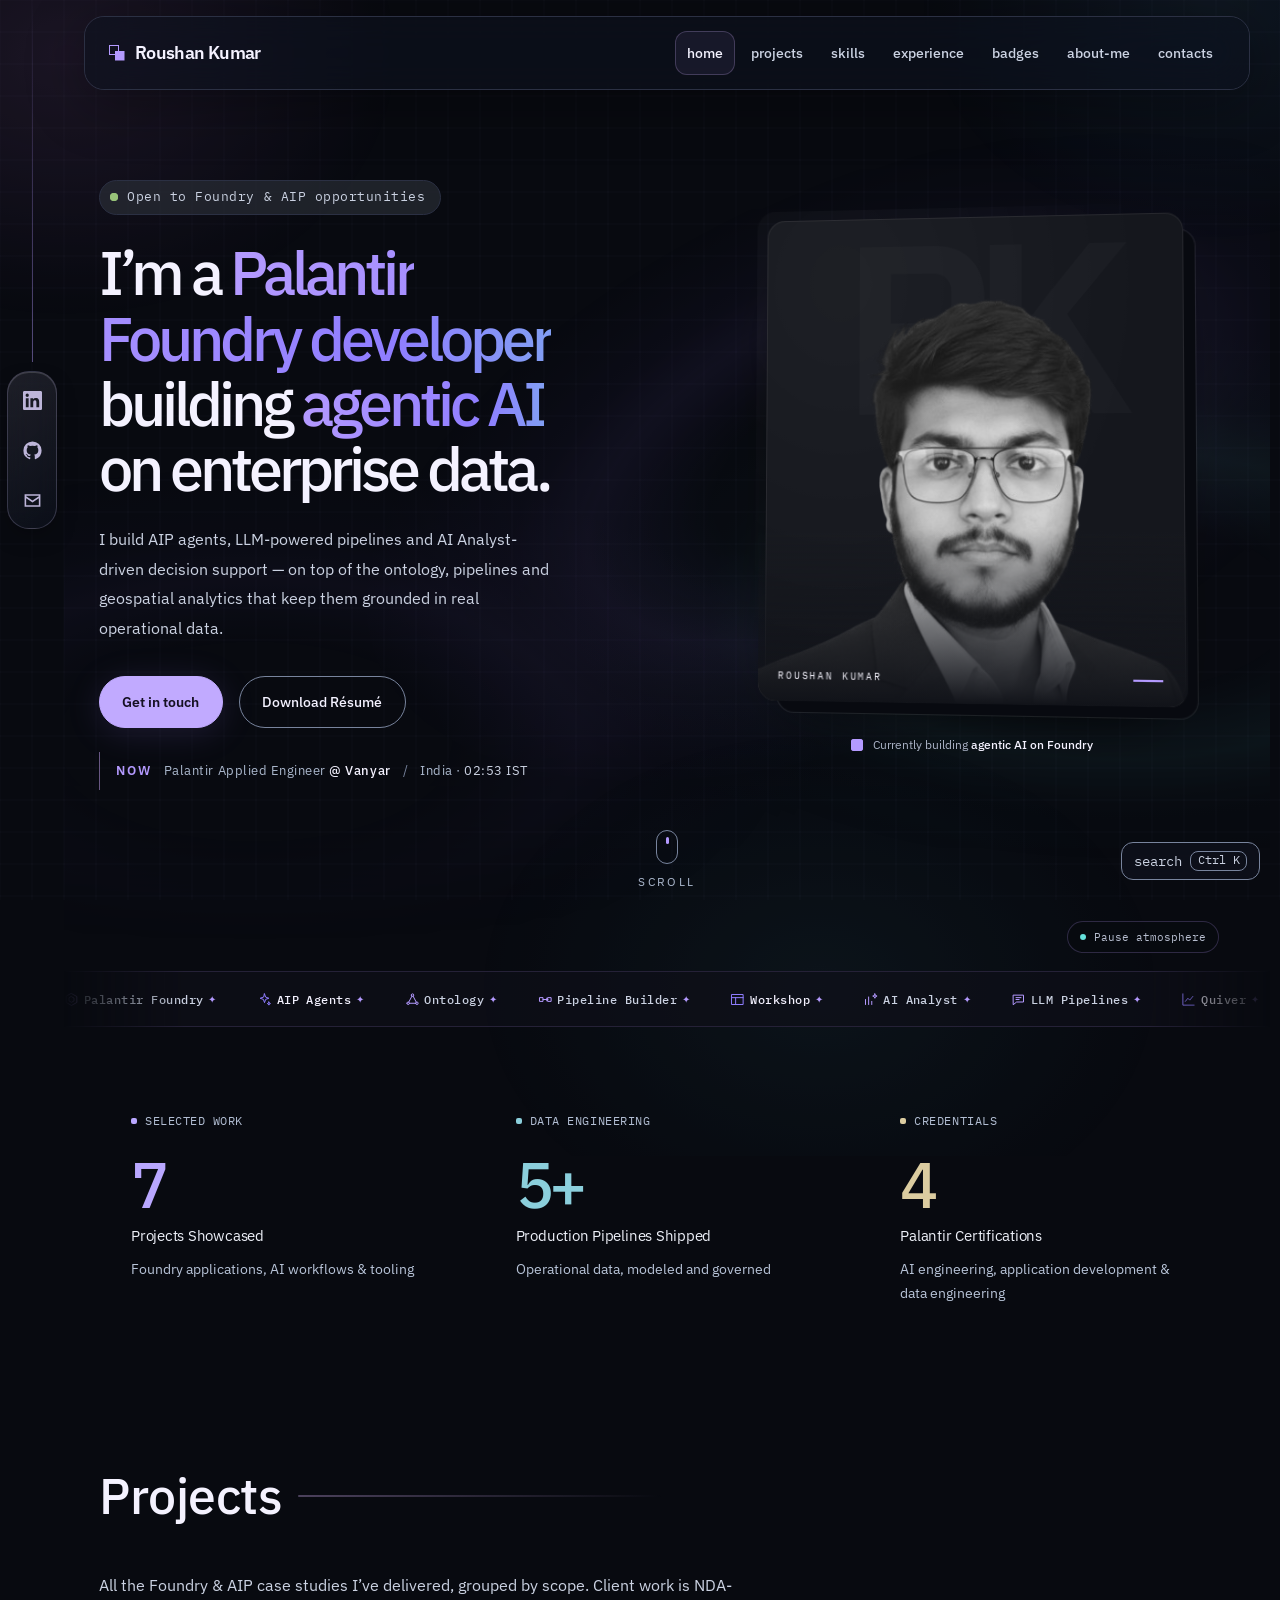
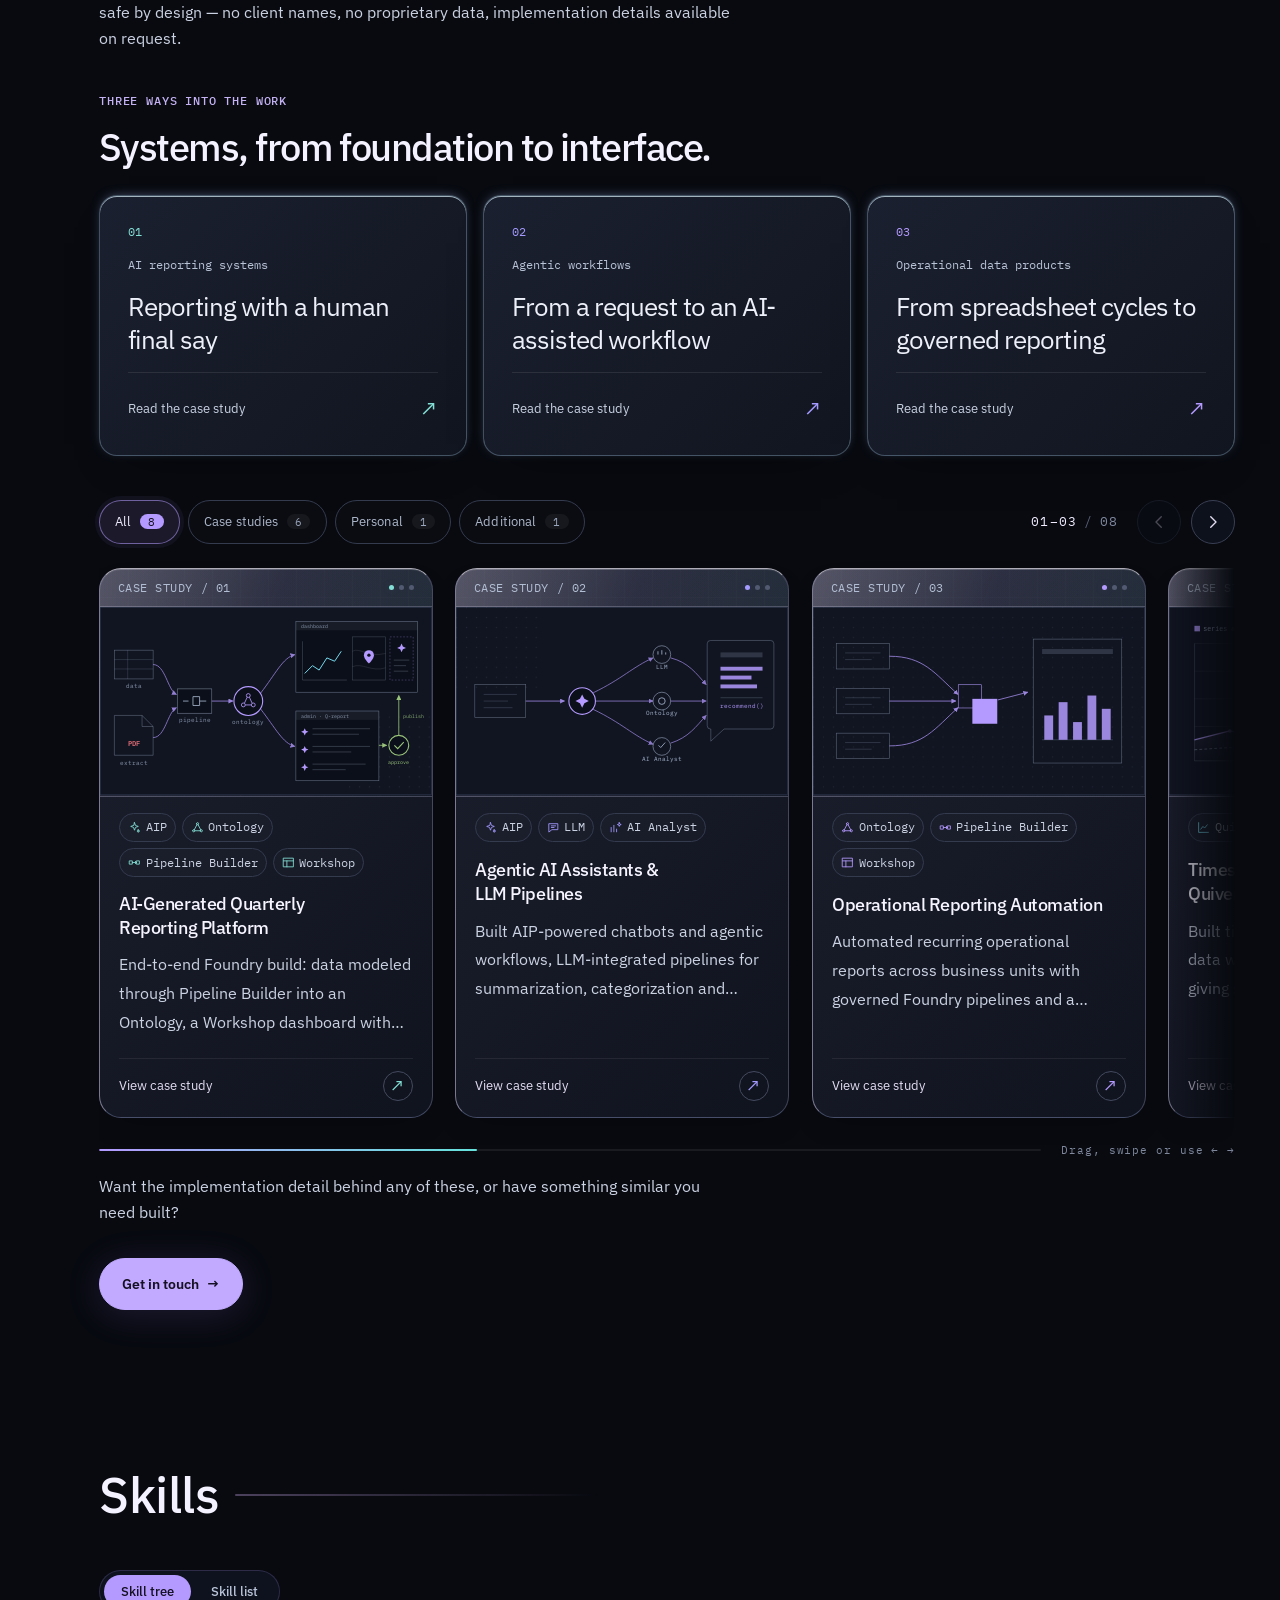
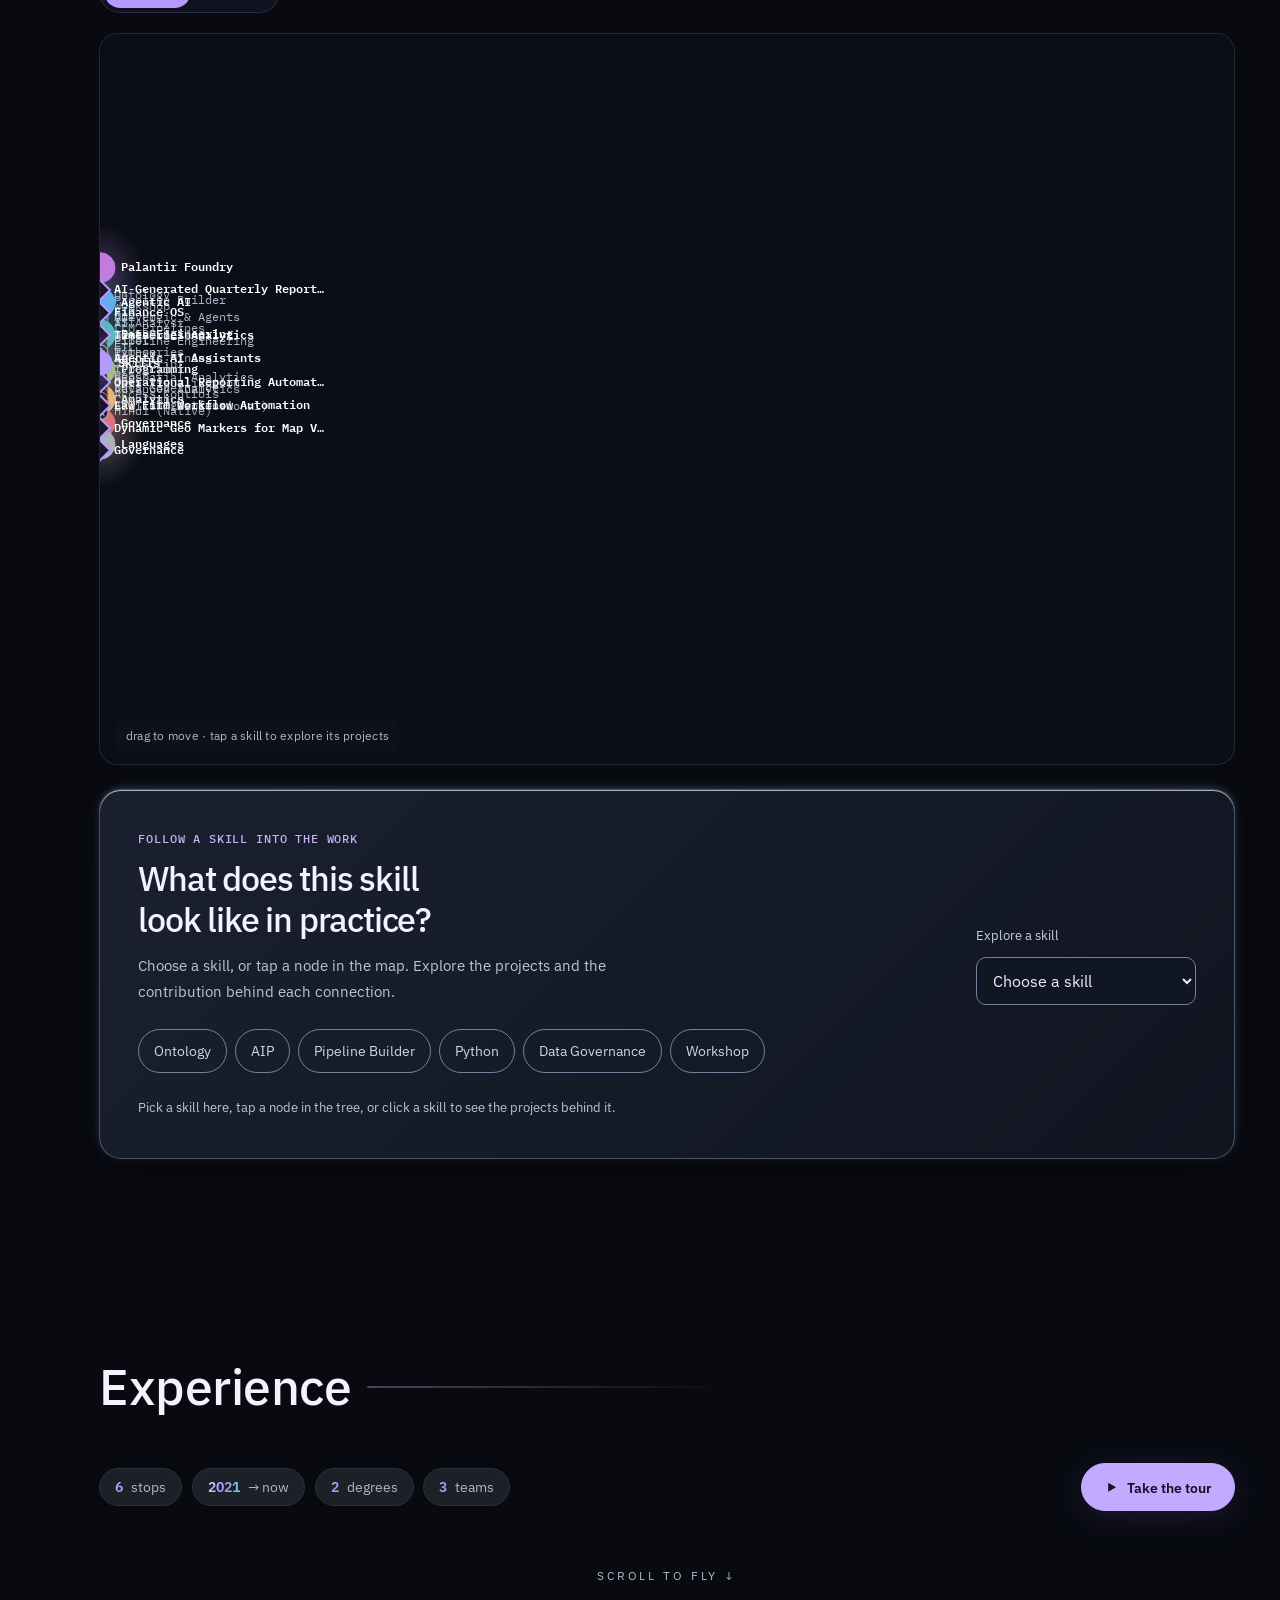
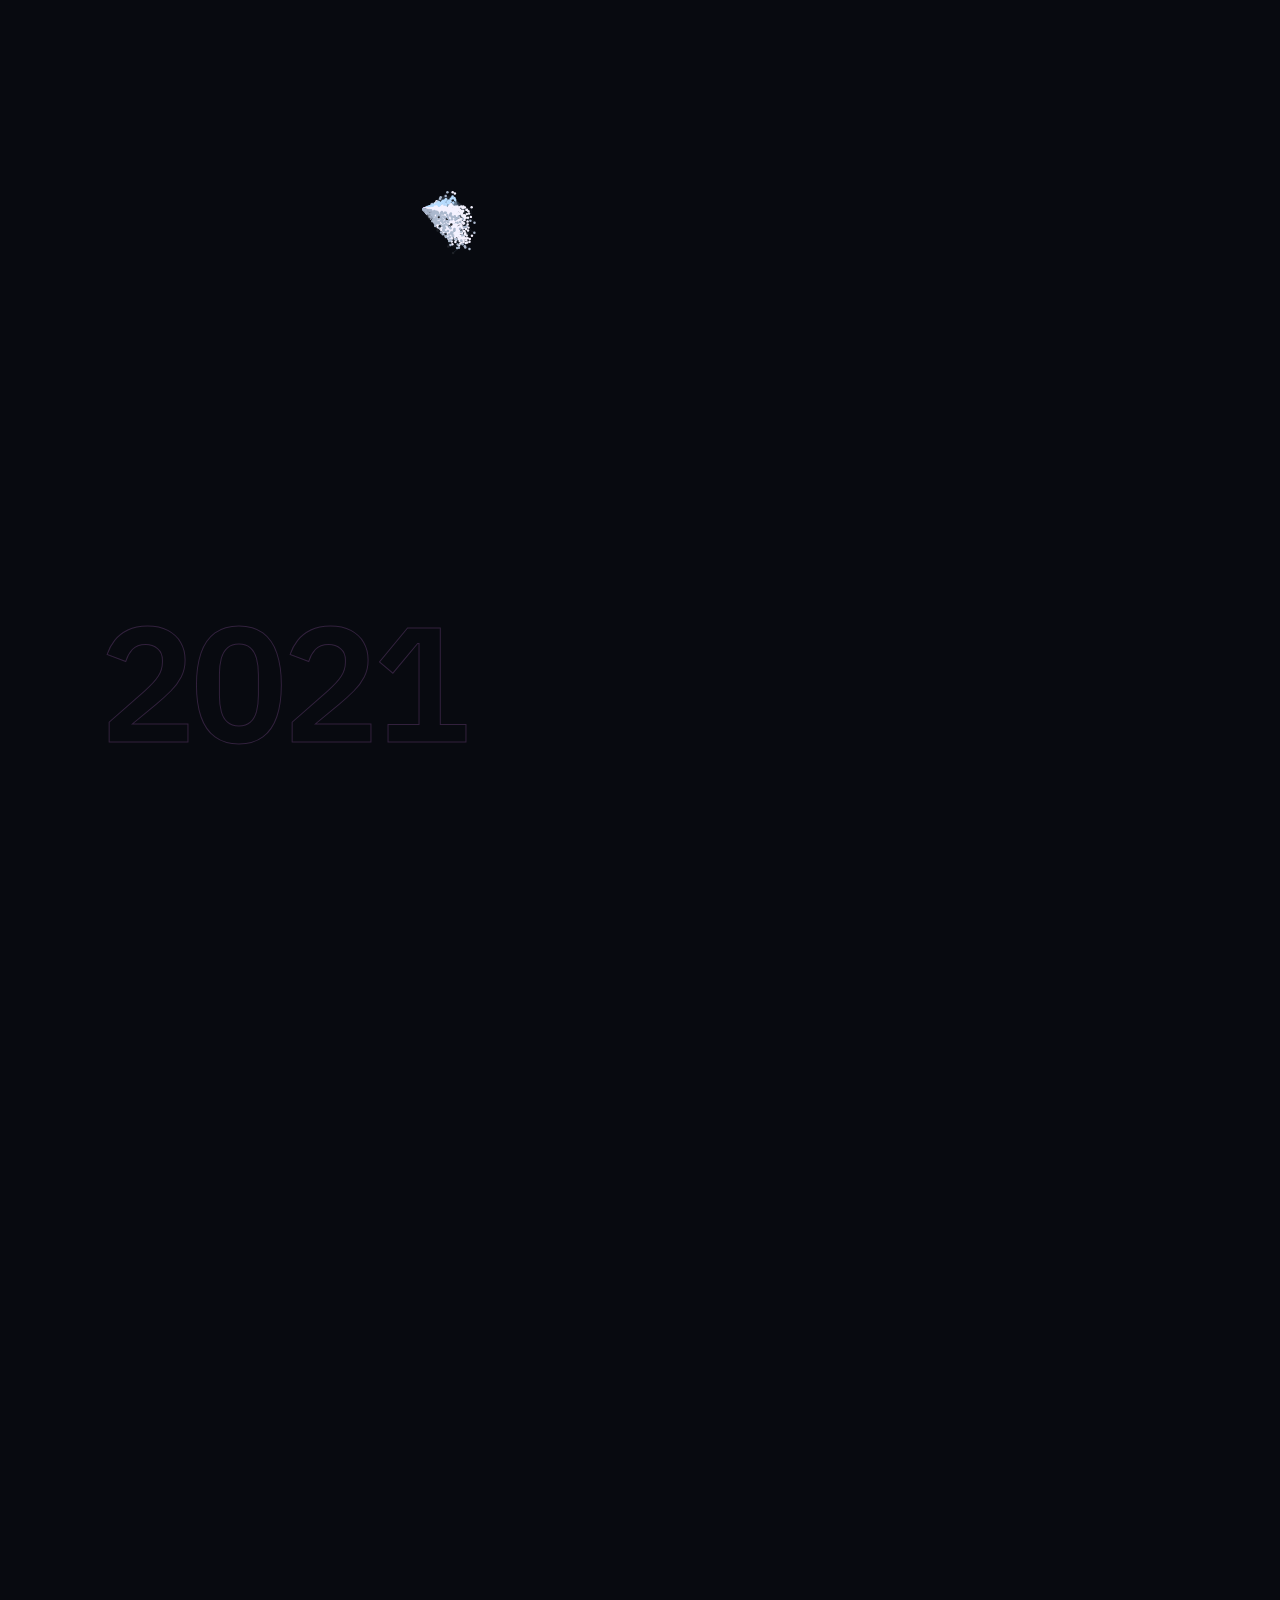
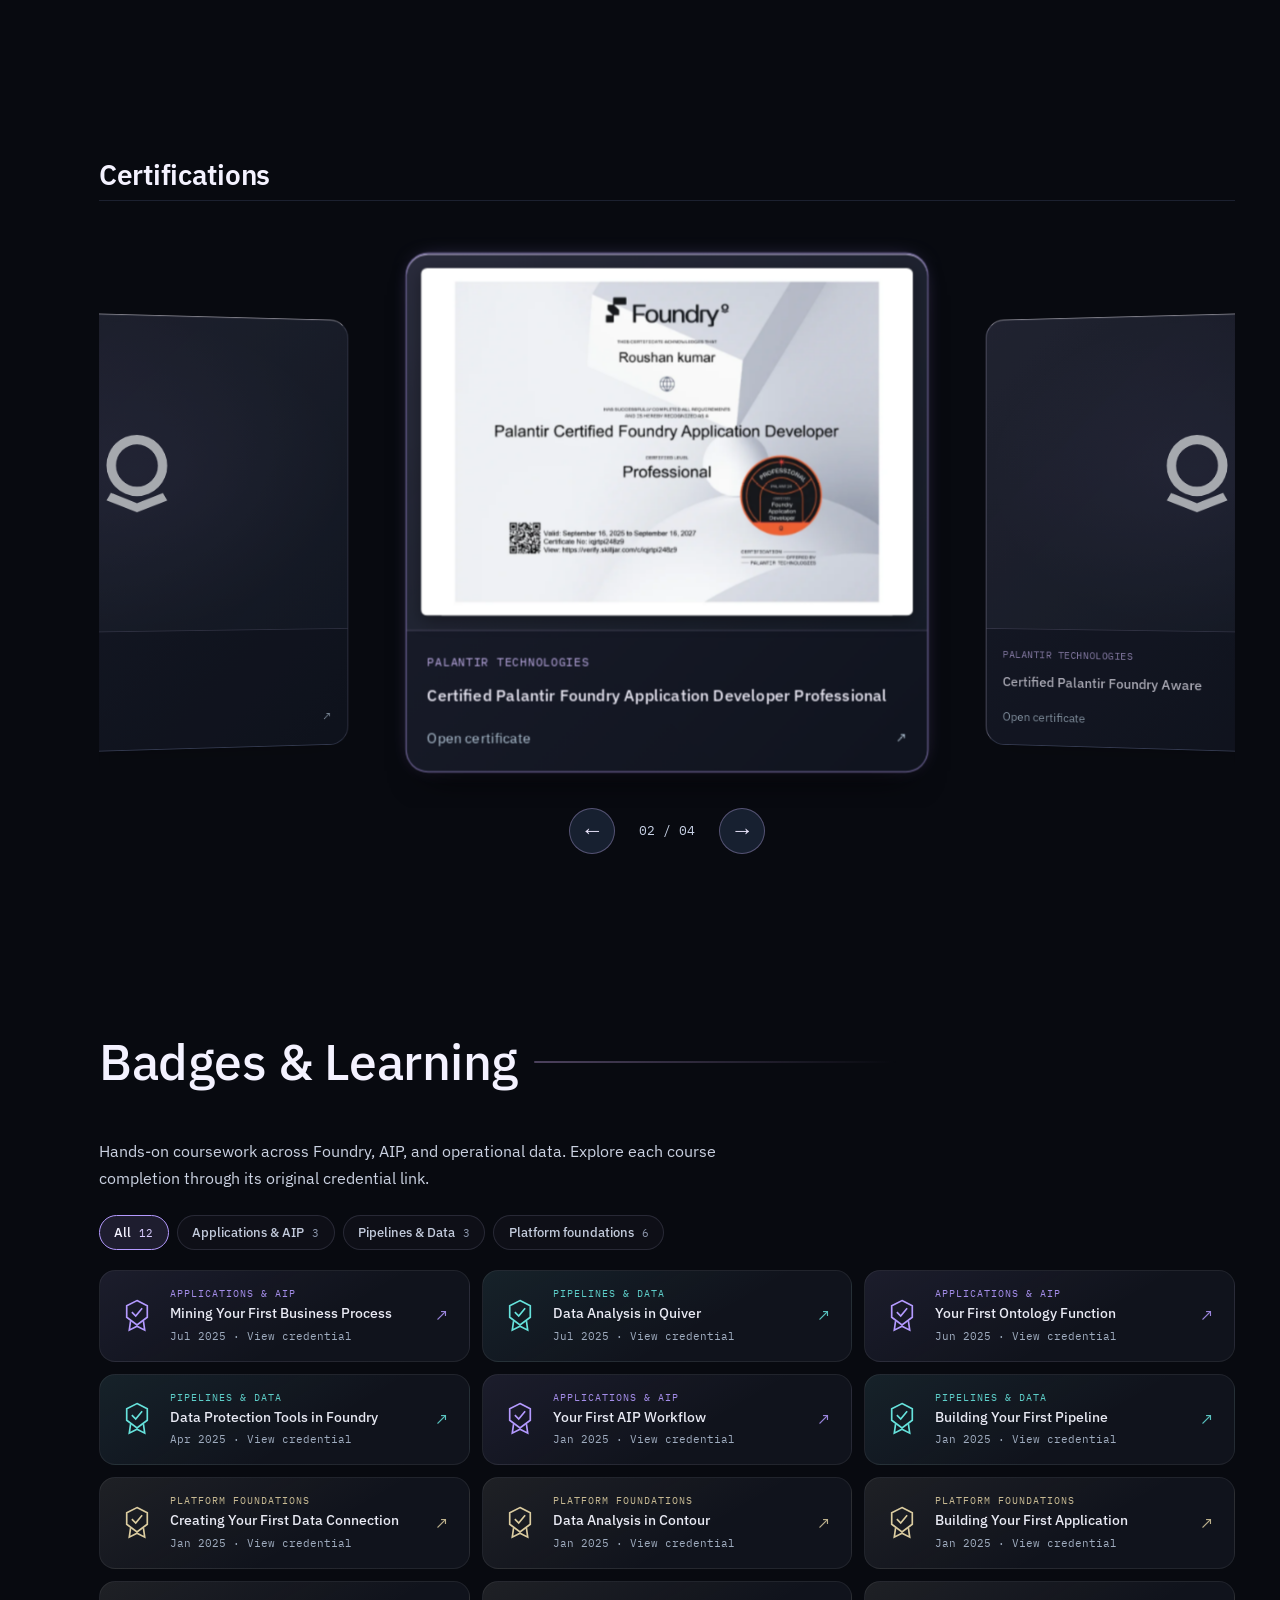
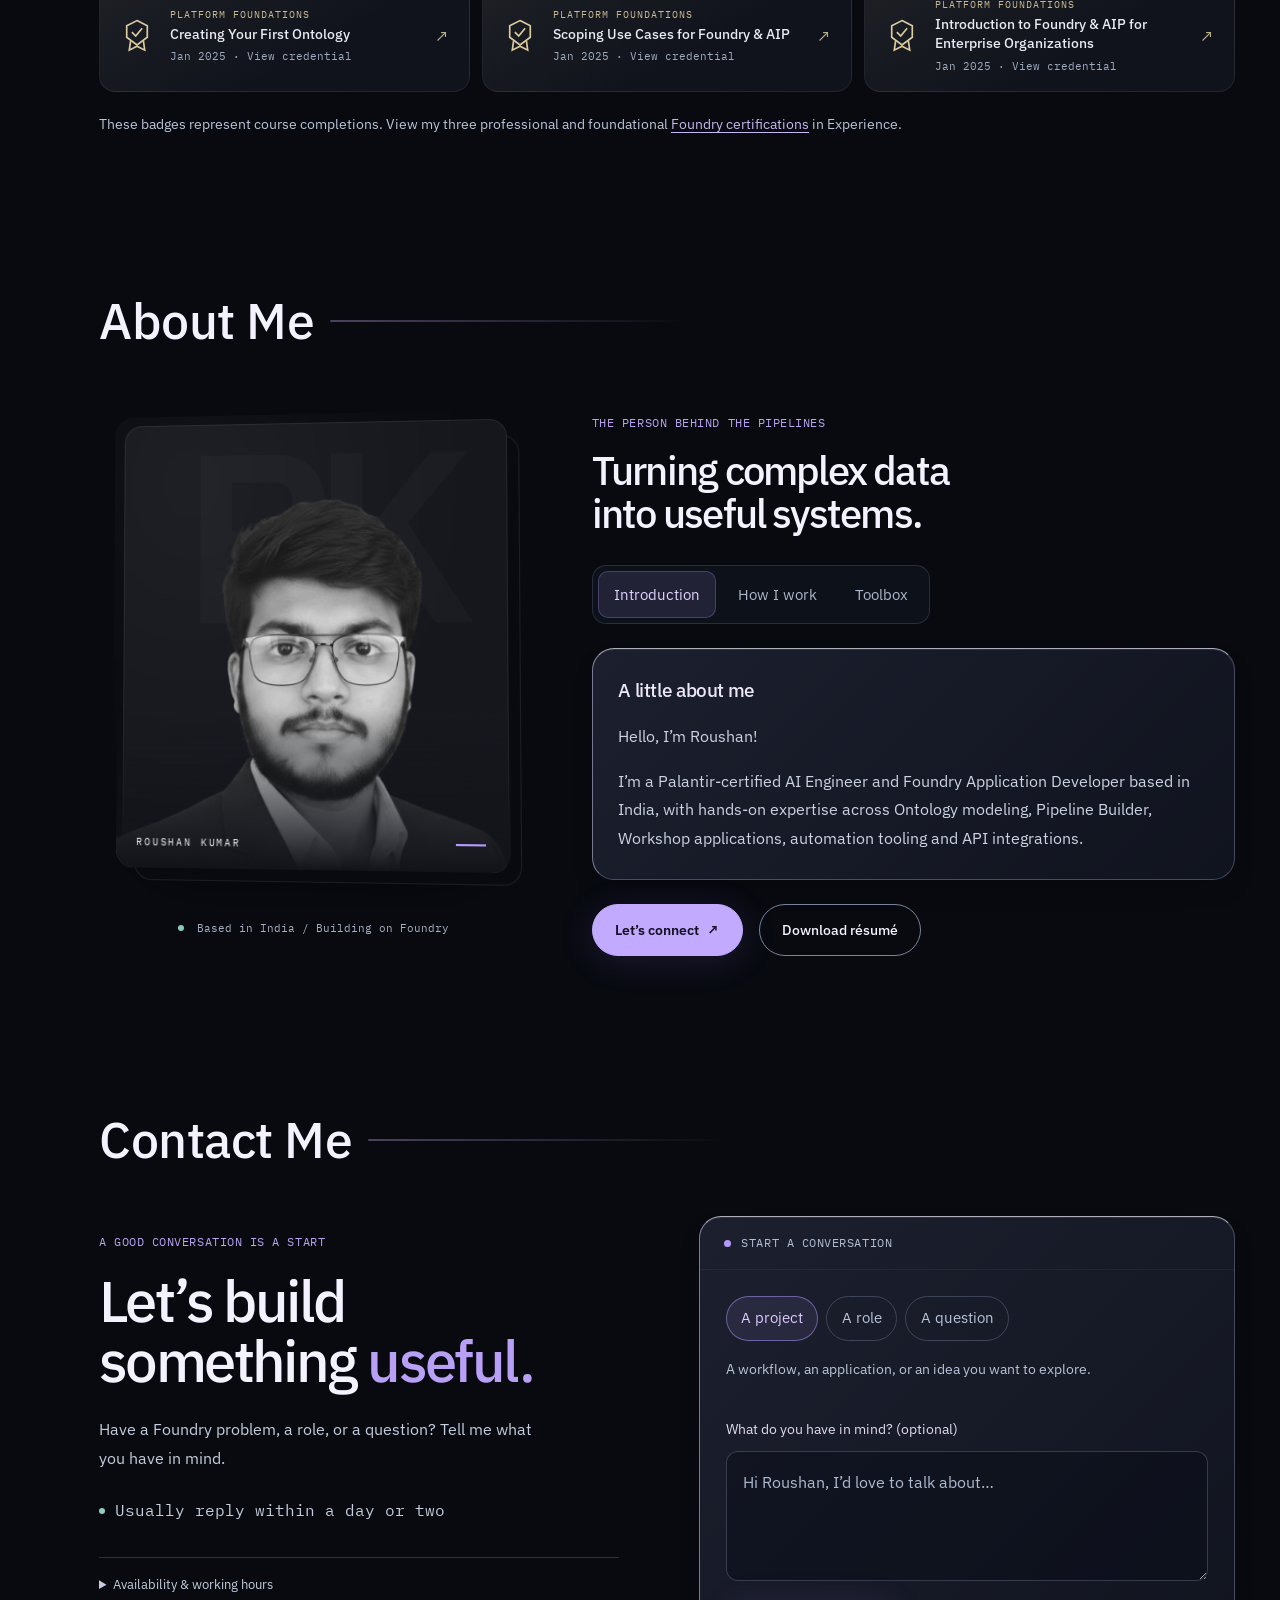
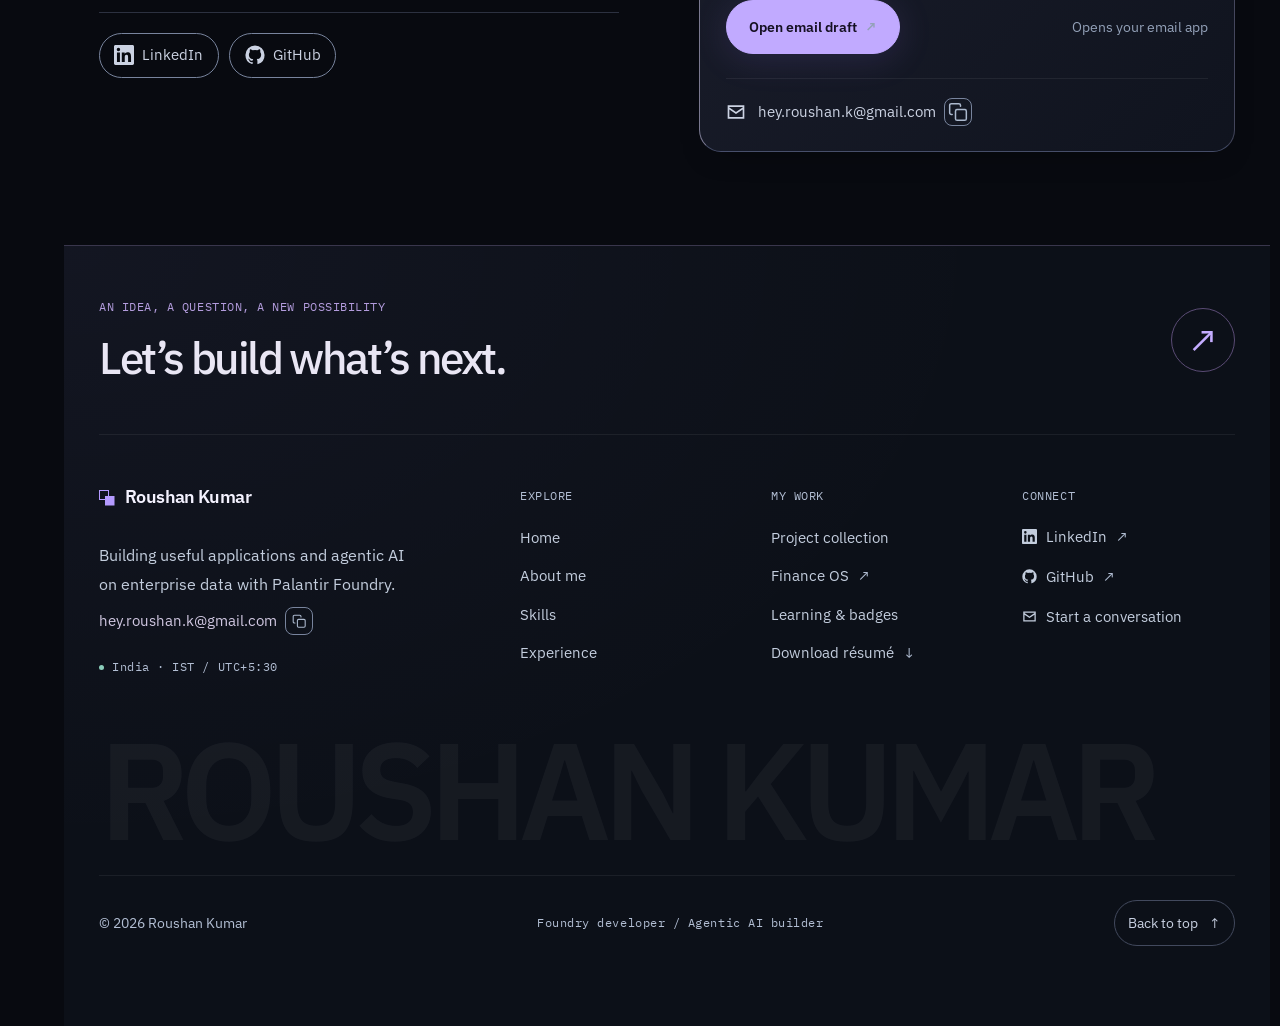
==== commit 45fd00b8: "Refine portfolio stories, experience particles, certificates and navigation" ====
--- a/index.html
+++ b/index.html
@@ -13,7 +13,7 @@
   window.heroIntroBoot={expired:false};
   root.classList.add('hero-intro-enabled','hero-title-pending','hero-support-pending');
   // If enhancement scripts fail or stall, keep the page usable.
-  setTimeout(function(){
+  window.heroIntroBoot.timer=setTimeout(function(){
     if(!root.classList.contains('hero-title-pending')&&!root.classList.contains('hero-support-pending'))return;
     window.heroIntroBoot.expired=true;
     root.classList.remove('hero-title-pending','hero-support-pending');
@@ -232,6 +232,11 @@
 <link rel="stylesheet" href="css/modern.css?v=hero-start-20261025" />
 <link rel="stylesheet" href="css/hero-likeness.css" />
 <link rel="stylesheet" href="css/project-detail.css?v=dossier-20261026" />
+<link rel="stylesheet" href="css/case-identities.css?v=work-20261026" />
+<link rel="stylesheet" href="css/work-explorer.css?v=work-20261026" />
+<link rel="stylesheet" href="css/quality.css?v=work-20261026" />
+<link rel="stylesheet" href="css/refinements.css?v=nav-20261026" />
+<link rel="stylesheet" href="css/skills-badges.css?v=1" />
 </head>
 <body>
 
@@ -594,6 +599,18 @@
           <div class="skill-box">
             <h3 class="skill-box__head">
               <svg class="skill-box__icon" viewBox="0 0 24 24" fill="none" stroke="currentColor" stroke-width="1.5" aria-hidden="true">
+                <circle cx="12" cy="4.5" r="2"/><circle cx="5" cy="17" r="2"/><circle cx="19" cy="17" r="2"/>
+                <path d="M12 6.5 6.3 15.3M12 6.5l5.7 8.8M7 17h10"/>
+              </svg>
+              Palantir Foundry
+            </h3>
+            <ul class="skill-box__body">
+              <li>Ontology</li><li>Pipeline Builder</li><li>Workshop</li><li>AIP</li><li>Quiver</li><li>IST</li>
+            </ul>
+          </div>
+          <div class="skill-box">
+            <h3 class="skill-box__head">
+              <svg class="skill-box__icon" viewBox="0 0 24 24" fill="none" stroke="currentColor" stroke-width="1.5" aria-hidden="true">
                 <circle cx="12" cy="12" r="3.5"/>
                 <path d="M12 3v2.5M12 18.5V21M3 12h2.5M18.5 12H21M5.8 5.8l1.8 1.8M16.4 16.4l1.8 1.8M18.2 5.8l-1.8 1.8M7.6 16.4l-1.8 1.8"/>
               </svg>
@@ -601,18 +618,6 @@
             </h3>
             <ul class="skill-box__body">
               <li>AIP Logic &amp; Agents</li><li>AI Analyst</li><li>LLM Pipelines</li><li>AI-FDE</li><li>Pilot</li>
-            </ul>
-          </div>
-          <div class="skill-box">
-            <h3 class="skill-box__head">
-              <svg class="skill-box__icon" viewBox="0 0 24 24" fill="none" stroke="currentColor" stroke-width="1.5" aria-hidden="true">
-                <circle cx="12" cy="4.5" r="2"/><circle cx="5" cy="17" r="2"/><circle cx="19" cy="17" r="2"/>
-                <path d="M12 6.5 6.3 15.3M12 6.5l5.7 8.8M7 17h10"/>
-              </svg>
-              Palantir Foundry
-            </h3>
-            <ul class="skill-box__body">
-              <li>Ontology</li><li>Pipeline Builder</li><li>Workshop</li><li>AIP</li><li>Quiver</li><li>IST</li>
             </ul>
           </div>
           <div class="skill-box">
@@ -630,6 +635,17 @@
           <div class="skill-box">
             <h3 class="skill-box__head">
               <svg class="skill-box__icon" viewBox="0 0 24 24" fill="none" stroke="currentColor" stroke-width="1.5" aria-hidden="true">
+                <path d="M8 6 3 12l5 6M16 6l5 6-5 6M14 4l-4 16"/>
+              </svg>
+              Programming
+            </h3>
+            <ul class="skill-box__body">
+              <li>Python</li><li>SQL</li><li>JavaScript</li><li>TypeScript</li><li>React</li><li>Node.js</li>
+            </ul>
+          </div>
+          <div class="skill-box">
+            <h3 class="skill-box__head">
+              <svg class="skill-box__icon" viewBox="0 0 24 24" fill="none" stroke="currentColor" stroke-width="1.5" aria-hidden="true">
                 <path d="M3 20V4M3 20h18"/>
                 <path d="M7 16v-4M11 16V8M15 16v-6M19 16v-2"/>
               </svg>
@@ -651,18 +667,7 @@
               <li>Data Governance</li><li>Access Controls</li><li>Compliance</li><li>API Integrations</li>
             </ul>
           </div>
-          <div class="skill-box">
-            <h3 class="skill-box__head">
-              <svg class="skill-box__icon" viewBox="0 0 24 24" fill="none" stroke="currentColor" stroke-width="1.5" aria-hidden="true">
-                <path d="M8 6 3 12l5 6M16 6l5 6-5 6M14 4l-4 16"/>
-              </svg>
-              Programming
-            </h3>
-            <ul class="skill-box__body">
-              <li>Python</li><li>SQL</li><li>JavaScript</li><li>TypeScript</li><li>React</li><li>Node.js</li>
-            </ul>
-          </div>
-          <div class="skill-box">
+          <div class="skill-box skill-box--languages">
             <h3 class="skill-box__head">
               <svg class="skill-box__icon" viewBox="0 0 24 24" fill="none" stroke="currentColor" stroke-width="1.5" aria-hidden="true">
                 <circle cx="12" cy="12" r="9"/>
@@ -794,7 +799,7 @@
 
       <!-- ---------- certifications ---------- -->
       <h3 class="subhead stack-lg"><span class="hash" aria-hidden="true">#</span>certifications</h3>
-      <ul class="certs certs--cards"><li><a class="cert-preview" href="https://verify.skilljar.com/c/pby6viwbnyed" target="_blank" rel="noopener"><span class="cert-preview__image"><img decoding="async" src="assets/certificates/pby6viwbnyed.webp" alt="AI Engineer Certification certificate issued to Roushan Kumar" loading="lazy" width="1000" height="707" /></span><span class="cert-preview__body"><span class="cert-preview__issuer">Palantir Technologies</span><span class="cert-preview__title">AI Engineer Certification</span><span class="cert-preview__action">Open certificate<span aria-hidden="true">&#8599;</span></span></span></a></li>
+      <ul class="certs certs--cards" tabindex="0" aria-label="Certificates ? scroll horizontally to explore"><li><a class="cert-preview" href="https://verify.skilljar.com/c/pby6viwbnyed" target="_blank" rel="noopener"><span class="cert-preview__image"><img decoding="async" src="assets/certificates/pby6viwbnyed.webp" alt="AI Engineer Certification certificate issued to Roushan Kumar" loading="lazy" width="1000" height="707" /></span><span class="cert-preview__body"><span class="cert-preview__issuer">Palantir Technologies</span><span class="cert-preview__title">AI Engineer Certification</span><span class="cert-preview__action">Open certificate<span aria-hidden="true">&#8599;</span></span></span></a></li>
 <li><a class="cert-preview" href="https://verify.skilljar.com/c/iqjrtpi248z9" target="_blank" rel="noopener"><span class="cert-preview__image"><img decoding="async" src="assets/certificates/iqjrtpi248z9.webp" alt="Certified Palantir Foundry Application Developer Professional certificate issued to Roushan Kumar" loading="lazy" width="1000" height="707" /></span><span class="cert-preview__body"><span class="cert-preview__issuer">Palantir Technologies</span><span class="cert-preview__title">Certified Palantir Foundry Application Developer Professional</span><span class="cert-preview__action">Open certificate<span aria-hidden="true">&#8599;</span></span></span></a></li>
 <li><a class="cert-preview" href="https://verify.skilljar.com/c/zka2jmnxfj8r" target="_blank" rel="noopener"><span class="cert-preview__image"><img decoding="async" src="assets/certificates/zka2jmnxfj8r.webp" alt="Certified Palantir Foundry Aware certificate issued to Roushan Kumar" loading="lazy" width="1000" height="707" /></span><span class="cert-preview__body"><span class="cert-preview__issuer">Palantir Technologies</span><span class="cert-preview__title">Certified Palantir Foundry Aware</span><span class="cert-preview__action">Open certificate<span aria-hidden="true">&#8599;</span></span></span></a></li>
 <li><a class="cert-preview" href="https://verify.skilljar.com/c/p792rr4y8it7" target="_blank" rel="noopener"><span class="cert-preview__image"><img decoding="async" src="assets/certificates/p792rr4y8it7.webp" alt="Certified Palantir Foundry Data Engineer certificate issued to Roushan Kumar" loading="lazy" width="1000" height="707" /></span><span class="cert-preview__body"><span class="cert-preview__issuer">Palantir Technologies</span><span class="cert-preview__title">Certified Palantir Foundry Data Engineer</span><span class="cert-preview__action">Open certificate<span aria-hidden="true">&#8599;</span></span></span></a></li></ul>
@@ -805,18 +810,27 @@
   <section class="section" id="badges"><div class="container">
 <div class="section-head"><h2 class="section-title">Badges &amp; learning</h2><span class="section-head__rule" aria-hidden="true"></span></div>
 <p class="page-lede">Hands-on coursework across Foundry, AIP, and operational data. Explore each course completion through its original credential link.</p>
-<div class="badge-overview"><span><strong>12</strong> course completions</span><span><strong>3</strong> learning tracks</span><span>Palantir learning</span></div>
-<div class="badge-groups"><div class="badge-group"><h3 class="badge-group__head"><span class="badge-collection-icon"><svg viewBox="0 0 24 28" fill="none" stroke="currentColor" stroke-width="1.3" aria-hidden="true"><path d="m12 2 8 4v9l-8 6-8-6V6z"/><path d="m8 11 3 3 5-6M7 18l-1 7 6-3 6 3-1-7"/></svg></span>Applications &amp; AIP<span class="badge-collection-count">3 courses</span></h3><p class="badge-group__intro">From ontology functions to AI workflows and process mining.</p><ul class="badge-course-list"><li><a class="badge-course" href="https://verify.skilljar.com/c/neinye7kddza" target="_blank" rel="noopener"><span class="badge-course__seal"><svg viewBox="0 0 24 28" fill="none" stroke="currentColor" stroke-width="1.3" aria-hidden="true"><path d="m12 2 8 4v9l-8 6-8-6V6z"/><path d="m8 11 3 3 5-6M7 18l-1 7 6-3 6 3-1-7"/></svg></span><span><span class="badge-course__name">Mining Your First Business Process</span><span class="badge-course__meta">Jul 2025 &middot; View credential</span></span><span class="badge-course__arrow" aria-hidden="true">&#8599;</span></a></li>
-<li><a class="badge-course" href="https://verify.skilljar.com/c/2ujx2sk5szd9" target="_blank" rel="noopener"><span class="badge-course__seal"><svg viewBox="0 0 24 28" fill="none" stroke="currentColor" stroke-width="1.3" aria-hidden="true"><path d="m12 2 8 4v9l-8 6-8-6V6z"/><path d="m8 11 3 3 5-6M7 18l-1 7 6-3 6 3-1-7"/></svg></span><span><span class="badge-course__name">Your First Ontology Function</span><span class="badge-course__meta">Jun 2025 &middot; View credential</span></span><span class="badge-course__arrow" aria-hidden="true">&#8599;</span></a></li>
-<li><a class="badge-course" href="https://verify.skilljar.com/c/y7495gsyec8m" target="_blank" rel="noopener"><span class="badge-course__seal"><svg viewBox="0 0 24 28" fill="none" stroke="currentColor" stroke-width="1.3" aria-hidden="true"><path d="m12 2 8 4v9l-8 6-8-6V6z"/><path d="m8 11 3 3 5-6M7 18l-1 7 6-3 6 3-1-7"/></svg></span><span><span class="badge-course__name">Your First AIP Workflow</span><span class="badge-course__meta">Jan 2025 &middot; View credential</span></span><span class="badge-course__arrow" aria-hidden="true">&#8599;</span></a></li></ul></div><div class="badge-group"><h3 class="badge-group__head"><span class="badge-collection-icon"><svg viewBox="0 0 24 28" fill="none" stroke="currentColor" stroke-width="1.3" aria-hidden="true"><path d="m12 2 8 4v9l-8 6-8-6V6z"/><path d="m8 11 3 3 5-6M7 18l-1 7 6-3 6 3-1-7"/></svg></span>Pipelines &amp; Data<span class="badge-collection-count">3 courses</span></h3><p class="badge-group__intro">Building pipelines, protecting data, and exploring operational insights.</p><ul class="badge-course-list"><li><a class="badge-course" href="https://verify.skilljar.com/c/y7ytntcfxmmv" target="_blank" rel="noopener"><span class="badge-course__seal"><svg viewBox="0 0 24 28" fill="none" stroke="currentColor" stroke-width="1.3" aria-hidden="true"><path d="m12 2 8 4v9l-8 6-8-6V6z"/><path d="m8 11 3 3 5-6M7 18l-1 7 6-3 6 3-1-7"/></svg></span><span><span class="badge-course__name">Data Analysis in Quiver</span><span class="badge-course__meta">Jul 2025 &middot; View credential</span></span><span class="badge-course__arrow" aria-hidden="true">&#8599;</span></a></li>
-<li><a class="badge-course" href="https://verify.skilljar.com/c/pdwckq8sg85o" target="_blank" rel="noopener"><span class="badge-course__seal"><svg viewBox="0 0 24 28" fill="none" stroke="currentColor" stroke-width="1.3" aria-hidden="true"><path d="m12 2 8 4v9l-8 6-8-6V6z"/><path d="m8 11 3 3 5-6M7 18l-1 7 6-3 6 3-1-7"/></svg></span><span><span class="badge-course__name">Data Protection Tools in Foundry</span><span class="badge-course__meta">Apr 2025 &middot; View credential</span></span><span class="badge-course__arrow" aria-hidden="true">&#8599;</span></a></li>
-<li><a class="badge-course" href="https://verify.skilljar.com/c/ef5ew9u6ot6j" target="_blank" rel="noopener"><span class="badge-course__seal"><svg viewBox="0 0 24 28" fill="none" stroke="currentColor" stroke-width="1.3" aria-hidden="true"><path d="m12 2 8 4v9l-8 6-8-6V6z"/><path d="m8 11 3 3 5-6M7 18l-1 7 6-3 6 3-1-7"/></svg></span><span><span class="badge-course__name">Building Your First Pipeline</span><span class="badge-course__meta">Jan 2025 &middot; View credential</span></span><span class="badge-course__arrow" aria-hidden="true">&#8599;</span></a></li></ul></div></div>
-<details class="badge-more"><summary class="badge-more__summary">Platform foundations <span class="badge-more__hint">6 course completions &middot; expand to explore</span></summary><div class="badge-more__body"><ul class="badge-course-list"><li><a class="badge-course" href="https://verify.skilljar.com/c/xf2dza4h993n" target="_blank" rel="noopener"><span class="badge-course__seal"><svg viewBox="0 0 24 28" fill="none" stroke="currentColor" stroke-width="1.3" aria-hidden="true"><path d="m12 2 8 4v9l-8 6-8-6V6z"/><path d="m8 11 3 3 5-6M7 18l-1 7 6-3 6 3-1-7"/></svg></span><span><span class="badge-course__name">Creating Your First Data Connection</span><span class="badge-course__meta">Jan 2025 &middot; View credential</span></span><span class="badge-course__arrow" aria-hidden="true">&#8599;</span></a></li>
-<li><a class="badge-course" href="https://verify.skilljar.com/c/v76gatkr35te" target="_blank" rel="noopener"><span class="badge-course__seal"><svg viewBox="0 0 24 28" fill="none" stroke="currentColor" stroke-width="1.3" aria-hidden="true"><path d="m12 2 8 4v9l-8 6-8-6V6z"/><path d="m8 11 3 3 5-6M7 18l-1 7 6-3 6 3-1-7"/></svg></span><span><span class="badge-course__name">Data Analysis in Contour</span><span class="badge-course__meta">Jan 2025 &middot; View credential</span></span><span class="badge-course__arrow" aria-hidden="true">&#8599;</span></a></li>
-<li><a class="badge-course" href="https://verify.skilljar.com/c/awairahfrb5x" target="_blank" rel="noopener"><span class="badge-course__seal"><svg viewBox="0 0 24 28" fill="none" stroke="currentColor" stroke-width="1.3" aria-hidden="true"><path d="m12 2 8 4v9l-8 6-8-6V6z"/><path d="m8 11 3 3 5-6M7 18l-1 7 6-3 6 3-1-7"/></svg></span><span><span class="badge-course__name">Building Your First Application</span><span class="badge-course__meta">Jan 2025 &middot; View credential</span></span><span class="badge-course__arrow" aria-hidden="true">&#8599;</span></a></li>
-<li><a class="badge-course" href="https://verify.skilljar.com/c/t7w8tru9ofy6" target="_blank" rel="noopener"><span class="badge-course__seal"><svg viewBox="0 0 24 28" fill="none" stroke="currentColor" stroke-width="1.3" aria-hidden="true"><path d="m12 2 8 4v9l-8 6-8-6V6z"/><path d="m8 11 3 3 5-6M7 18l-1 7 6-3 6 3-1-7"/></svg></span><span><span class="badge-course__name">Creating Your First Ontology</span><span class="badge-course__meta">Jan 2025 &middot; View credential</span></span><span class="badge-course__arrow" aria-hidden="true">&#8599;</span></a></li>
-<li><a class="badge-course" href="https://verify.skilljar.com/c/sgfaqg9tbnt7" target="_blank" rel="noopener"><span class="badge-course__seal"><svg viewBox="0 0 24 28" fill="none" stroke="currentColor" stroke-width="1.3" aria-hidden="true"><path d="m12 2 8 4v9l-8 6-8-6V6z"/><path d="m8 11 3 3 5-6M7 18l-1 7 6-3 6 3-1-7"/></svg></span><span><span class="badge-course__name">Scoping Use Cases for Foundry &amp; AIP</span><span class="badge-course__meta">Jan 2025 &middot; View credential</span></span><span class="badge-course__arrow" aria-hidden="true">&#8599;</span></a></li>
-<li><a class="badge-course" href="https://verify.skilljar.com/c/a5dv4q37an6g" target="_blank" rel="noopener"><span class="badge-course__seal"><svg viewBox="0 0 24 28" fill="none" stroke="currentColor" stroke-width="1.3" aria-hidden="true"><path d="m12 2 8 4v9l-8 6-8-6V6z"/><path d="m8 11 3 3 5-6M7 18l-1 7 6-3 6 3-1-7"/></svg></span><span><span class="badge-course__name">Introduction to Foundry &amp; AIP for Enterprise Organizations</span><span class="badge-course__meta">Jan 2025 &middot; View credential</span></span><span class="badge-course__arrow" aria-hidden="true">&#8599;</span></a></li></ul></div></details>
+<div class="badge-board" data-badge-board>
+<div class="badge-tracks" role="group" aria-label="Filter badges by track" hidden>
+<button class="badge-track" type="button" data-track="all" aria-pressed="true">All <span>12</span></button>
+<button class="badge-track" type="button" data-track="apps" aria-pressed="false">Applications &amp; AIP <span>3</span></button>
+<button class="badge-track" type="button" data-track="data" aria-pressed="false">Pipelines &amp; Data <span>3</span></button>
+<button class="badge-track" type="button" data-track="foundations" aria-pressed="false">Platform foundations <span>6</span></button>
+</div>
+<ul class="badge-grid">
+<li data-track="apps"><a class="badge-tile" href="https://verify.skilljar.com/c/neinye7kddza" target="_blank" rel="noopener"><span class="badge-tile__seal"><svg viewBox="0 0 24 28" fill="none" stroke="currentColor" stroke-width="1.3" aria-hidden="true"><path d="m12 2 8 4v9l-8 6-8-6V6z"/><path d="m8 11 3 3 5-6M7 18l-1 7 6-3 6 3-1-7"/></svg></span><span><span class="badge-tile__track">Applications &amp; AIP</span><span class="badge-tile__name">Mining Your First Business Process</span><span class="badge-tile__meta"><time datetime="2025-07">Jul 2025</time> &middot; View credential</span></span><span class="badge-tile__arrow" aria-hidden="true">&#8599;</span></a></li>
+<li data-track="data"><a class="badge-tile" href="https://verify.skilljar.com/c/y7ytntcfxmmv" target="_blank" rel="noopener"><span class="badge-tile__seal"><svg viewBox="0 0 24 28" fill="none" stroke="currentColor" stroke-width="1.3" aria-hidden="true"><path d="m12 2 8 4v9l-8 6-8-6V6z"/><path d="m8 11 3 3 5-6M7 18l-1 7 6-3 6 3-1-7"/></svg></span><span><span class="badge-tile__track">Pipelines &amp; Data</span><span class="badge-tile__name">Data Analysis in Quiver</span><span class="badge-tile__meta"><time datetime="2025-07">Jul 2025</time> &middot; View credential</span></span><span class="badge-tile__arrow" aria-hidden="true">&#8599;</span></a></li>
+<li data-track="apps"><a class="badge-tile" href="https://verify.skilljar.com/c/2ujx2sk5szd9" target="_blank" rel="noopener"><span class="badge-tile__seal"><svg viewBox="0 0 24 28" fill="none" stroke="currentColor" stroke-width="1.3" aria-hidden="true"><path d="m12 2 8 4v9l-8 6-8-6V6z"/><path d="m8 11 3 3 5-6M7 18l-1 7 6-3 6 3-1-7"/></svg></span><span><span class="badge-tile__track">Applications &amp; AIP</span><span class="badge-tile__name">Your First Ontology Function</span><span class="badge-tile__meta"><time datetime="2025-06">Jun 2025</time> &middot; View credential</span></span><span class="badge-tile__arrow" aria-hidden="true">&#8599;</span></a></li>
+<li data-track="data"><a class="badge-tile" href="https://verify.skilljar.com/c/pdwckq8sg85o" target="_blank" rel="noopener"><span class="badge-tile__seal"><svg viewBox="0 0 24 28" fill="none" stroke="currentColor" stroke-width="1.3" aria-hidden="true"><path d="m12 2 8 4v9l-8 6-8-6V6z"/><path d="m8 11 3 3 5-6M7 18l-1 7 6-3 6 3-1-7"/></svg></span><span><span class="badge-tile__track">Pipelines &amp; Data</span><span class="badge-tile__name">Data Protection Tools in Foundry</span><span class="badge-tile__meta"><time datetime="2025-04">Apr 2025</time> &middot; View credential</span></span><span class="badge-tile__arrow" aria-hidden="true">&#8599;</span></a></li>
+<li data-track="apps"><a class="badge-tile" href="https://verify.skilljar.com/c/y7495gsyec8m" target="_blank" rel="noopener"><span class="badge-tile__seal"><svg viewBox="0 0 24 28" fill="none" stroke="currentColor" stroke-width="1.3" aria-hidden="true"><path d="m12 2 8 4v9l-8 6-8-6V6z"/><path d="m8 11 3 3 5-6M7 18l-1 7 6-3 6 3-1-7"/></svg></span><span><span class="badge-tile__track">Applications &amp; AIP</span><span class="badge-tile__name">Your First AIP Workflow</span><span class="badge-tile__meta"><time datetime="2025-01">Jan 2025</time> &middot; View credential</span></span><span class="badge-tile__arrow" aria-hidden="true">&#8599;</span></a></li>
+<li data-track="data"><a class="badge-tile" href="https://verify.skilljar.com/c/ef5ew9u6ot6j" target="_blank" rel="noopener"><span class="badge-tile__seal"><svg viewBox="0 0 24 28" fill="none" stroke="currentColor" stroke-width="1.3" aria-hidden="true"><path d="m12 2 8 4v9l-8 6-8-6V6z"/><path d="m8 11 3 3 5-6M7 18l-1 7 6-3 6 3-1-7"/></svg></span><span><span class="badge-tile__track">Pipelines &amp; Data</span><span class="badge-tile__name">Building Your First Pipeline</span><span class="badge-tile__meta"><time datetime="2025-01">Jan 2025</time> &middot; View credential</span></span><span class="badge-tile__arrow" aria-hidden="true">&#8599;</span></a></li>
+<li data-track="foundations"><a class="badge-tile" href="https://verify.skilljar.com/c/xf2dza4h993n" target="_blank" rel="noopener"><span class="badge-tile__seal"><svg viewBox="0 0 24 28" fill="none" stroke="currentColor" stroke-width="1.3" aria-hidden="true"><path d="m12 2 8 4v9l-8 6-8-6V6z"/><path d="m8 11 3 3 5-6M7 18l-1 7 6-3 6 3-1-7"/></svg></span><span><span class="badge-tile__track">Platform foundations</span><span class="badge-tile__name">Creating Your First Data Connection</span><span class="badge-tile__meta"><time datetime="2025-01">Jan 2025</time> &middot; View credential</span></span><span class="badge-tile__arrow" aria-hidden="true">&#8599;</span></a></li>
+<li data-track="foundations"><a class="badge-tile" href="https://verify.skilljar.com/c/v76gatkr35te" target="_blank" rel="noopener"><span class="badge-tile__seal"><svg viewBox="0 0 24 28" fill="none" stroke="currentColor" stroke-width="1.3" aria-hidden="true"><path d="m12 2 8 4v9l-8 6-8-6V6z"/><path d="m8 11 3 3 5-6M7 18l-1 7 6-3 6 3-1-7"/></svg></span><span><span class="badge-tile__track">Platform foundations</span><span class="badge-tile__name">Data Analysis in Contour</span><span class="badge-tile__meta"><time datetime="2025-01">Jan 2025</time> &middot; View credential</span></span><span class="badge-tile__arrow" aria-hidden="true">&#8599;</span></a></li>
+<li data-track="foundations"><a class="badge-tile" href="https://verify.skilljar.com/c/awairahfrb5x" target="_blank" rel="noopener"><span class="badge-tile__seal"><svg viewBox="0 0 24 28" fill="none" stroke="currentColor" stroke-width="1.3" aria-hidden="true"><path d="m12 2 8 4v9l-8 6-8-6V6z"/><path d="m8 11 3 3 5-6M7 18l-1 7 6-3 6 3-1-7"/></svg></span><span><span class="badge-tile__track">Platform foundations</span><span class="badge-tile__name">Building Your First Application</span><span class="badge-tile__meta"><time datetime="2025-01">Jan 2025</time> &middot; View credential</span></span><span class="badge-tile__arrow" aria-hidden="true">&#8599;</span></a></li>
+<li data-track="foundations"><a class="badge-tile" href="https://verify.skilljar.com/c/t7w8tru9ofy6" target="_blank" rel="noopener"><span class="badge-tile__seal"><svg viewBox="0 0 24 28" fill="none" stroke="currentColor" stroke-width="1.3" aria-hidden="true"><path d="m12 2 8 4v9l-8 6-8-6V6z"/><path d="m8 11 3 3 5-6M7 18l-1 7 6-3 6 3-1-7"/></svg></span><span><span class="badge-tile__track">Platform foundations</span><span class="badge-tile__name">Creating Your First Ontology</span><span class="badge-tile__meta"><time datetime="2025-01">Jan 2025</time> &middot; View credential</span></span><span class="badge-tile__arrow" aria-hidden="true">&#8599;</span></a></li>
+<li data-track="foundations"><a class="badge-tile" href="https://verify.skilljar.com/c/sgfaqg9tbnt7" target="_blank" rel="noopener"><span class="badge-tile__seal"><svg viewBox="0 0 24 28" fill="none" stroke="currentColor" stroke-width="1.3" aria-hidden="true"><path d="m12 2 8 4v9l-8 6-8-6V6z"/><path d="m8 11 3 3 5-6M7 18l-1 7 6-3 6 3-1-7"/></svg></span><span><span class="badge-tile__track">Platform foundations</span><span class="badge-tile__name">Scoping Use Cases for Foundry &amp; AIP</span><span class="badge-tile__meta"><time datetime="2025-01">Jan 2025</time> &middot; View credential</span></span><span class="badge-tile__arrow" aria-hidden="true">&#8599;</span></a></li>
+<li data-track="foundations"><a class="badge-tile" href="https://verify.skilljar.com/c/a5dv4q37an6g" target="_blank" rel="noopener"><span class="badge-tile__seal"><svg viewBox="0 0 24 28" fill="none" stroke="currentColor" stroke-width="1.3" aria-hidden="true"><path d="m12 2 8 4v9l-8 6-8-6V6z"/><path d="m8 11 3 3 5-6M7 18l-1 7 6-3 6 3-1-7"/></svg></span><span><span class="badge-tile__track">Platform foundations</span><span class="badge-tile__name">Introduction to Foundry &amp; AIP for Enterprise Organizations</span><span class="badge-tile__meta"><time datetime="2025-01">Jan 2025</time> &middot; View credential</span></span><span class="badge-tile__arrow" aria-hidden="true">&#8599;</span></a></li>
+</ul></div>
 <p class="badge-footnote">These badges represent course completions. View my three professional and foundational <a href="#experience">Foundry certifications</a> in Experience.</p>
 </div></section>
 
@@ -906,13 +920,18 @@
   <div class="footer-bottom"><p class="footer__copy">&copy; <span id="year">2026</span> Roushan Kumar</p><span class="footer-bottom__role">Foundry developer / Agentic AI builder</span><a class="footer-top" href="#home">Back to top <span aria-hidden="true">&#8593;</span></a></div>
 </div></footer>
 
-<script src="js/main.js" defer></script>
+<script src="js/main.js?v=nav-20261026" defer></script>
 <script src="js/icons.js" defer></script>
-<script src="js/fx.js?v=hero-start-20261025" defer></script>
-<script src="js/extras.js?v=project-dossier-20261026" defer></script>
-<script src="js/modern.js?v=hero-start-20261025" defer></script>
+<script src="js/experience-logos.js?v=mtas-linkedin-20261026" defer></script>
+<script src="js/fx.js?v=title-restored-20261026" defer></script>
+<script src="js/project-stories.js?v=work-20261026" defer></script>
+<script src="js/extras.js?v=nav-20261026" defer></script>
+<script src="js/modern.js?v=title-support-20261026" defer></script>
 <script src="js/hero-likeness.js?v=local-texture-fix-20261026" defer></script>
 <script src="js/rail.js" defer></script>
 <script src="js/connect.js" defer></script>
+<script src="js/work-explorer.js?v=work-20261026" defer></script>
+<script src="js/skills-badges.js?v=1" defer></script>
+<script src="js/cert-carousel.js?v=cert-gallery-20261026" defer></script>
 </body>
 </html>
--- a/css/modern.css
+++ b/css/modern.css
@@ -1187,3 +1187,11 @@
 @keyframes portrait-aura { from { opacity: .65; scale: .96; } to { opacity: 1; scale: 1.04; } }
 @media(max-width:820px) { .hero__visual[data-hero-photo] .portrait-shell.portrait-3d { width: min(88%,390px); } }
 @media(prefers-reduced-motion:reduce) { .hero__visual[data-hero-photo] .portrait-shell::before { animation: none; } }
+
+/* KPI tiles sit directly on the page: no card background, border or lift. */
+main .stats.kpi-grid .stat,
+main .stats.kpi-grid .stat:hover { background: none; border: 0; border-radius: 0; box-shadow: none; -webkit-backdrop-filter: none; backdrop-filter: none; translate: none; overflow: visible; }
+main .stats.kpi-grid .stat::before { display: none; }
+main .stats.kpi-grid { background: none; border: 0; border-radius: 0; box-shadow: none; -webkit-backdrop-filter: none; backdrop-filter: none; }
+main .stats.kpi-grid.fx-spot::before,
+main .stats.kpi-grid.fx-spot::after { display: none; }
--- a/css/case-identities.css
+++ b/css/case-identities.css
@@ -0,0 +1,40 @@
+.pd__premise { max-width:42ch; margin-top:20px; font-size:1.0625rem; line-height:1.7; color:#c5cfe0; }
+.pd__premise[hidden] { display:none; }
+.pd__decisions { list-style:none; display:grid; gap:16px; padding:0; }
+.pd__decisions li { padding:22px 24px; border-left:2px solid var(--project-accent); border-radius:0 10px 10px 0; background:#111823; }
+.pd__decisions h4 { font-size:1rem; font-weight:500; color:#eef1f9; margin:0 0 8px; }
+.pd__decisions p { color:#c1cde0; font-size:.9375rem; line-height:1.8; max-width:62ch; }
+.pd__section--outcome { border:1px solid var(--project-accent); border-radius:14px; padding:28px 24px; background:linear-gradient(130deg,var(--project-tint),#0e1620); }
+.pd__evidence { color:#b7c6dc; font-size:.8125rem; line-height:1.8; margin-top:16px; padding-top:16px; border-top:1px solid #ffffff20; max-width:65ch; }
+.pd[data-story-theme=reporting] .pd__figure { border-top:3px solid #83dfd5; }
+.pd[data-story-theme=reporting] .pd__watermark { -webkit-text-stroke-color:#83dfd52a; }
+.pd[data-story-theme=agents] .pd__opening { grid-template-columns:1fr; gap:40px; background:radial-gradient(ellipse at 80% 20%,#a49aff12,transparent 65%); }
+.pd[data-story-theme=agents] .pd__hero { max-width:900px; }
+.pd[data-story-theme=agents] .pd__title { font-size:clamp(2.5rem,5vw,5rem); max-width:24ch; }
+.pd[data-story-theme=agents] .pd__watermark { right:0; top:-24px; font-size:240px; }
+.pd[data-story-theme=agents] .pd__figure { width:100%; border-radius:6px; }
+.pd[data-story-theme=agents] .pd__diagram { height:410px; background-image:radial-gradient(#a49aff28 1px,transparent 1px); background-size:20px 20px; }
+.pd[data-story-theme=operations] .pd__opening { grid-template-columns:minmax(0,1.05fr) minmax(0,1fr); }
+.pd[data-story-theme=operations] .pd__figure { border-radius:4px; border-color:#b49aff5c; }
+.pd[data-story-theme=operations] .pd__figbar { border-radius:4px 4px 0 0; }
+.pd[data-story-theme=signals] .pd__opening { background:repeating-linear-gradient(0deg,transparent 0,transparent 63px,#75d9ed0a 63px,#75d9ed0a 64px); }
+.pd[data-story-theme=signals] .pd__figure { border-color:#75d9ed60; box-shadow:0 28px 60px -34px #75d9ed25; }
+.pd[data-story-theme=signals] .pd__title { letter-spacing:-.045em; }
+.pd[data-story-theme=governance] .pd__figure { border-radius:28px 4px 28px 4px; border-color:#daa1e85c; }
+.pd[data-story-theme=governance] .pd__watermark { -webkit-text-stroke-color:#daa1e82b; }
+.pd[data-story-theme=legal] .pd__title { font-family:Georgia,'Times New Roman',serif; font-size:clamp(2.5rem,4.5vw,4.6rem); letter-spacing:-.04em; font-weight:400; }
+.pd[data-story-theme=legal] .pd__figure { border-radius:3px; border-top:3px solid #e5bd8b; }
+.pd[data-story-theme=legal] .pd__figbar { border-radius:0; }
+.pd[data-story-theme=lab] .pd__state { color:#a9ecce; border-color:#82d6b070; background:#82d6b00c; }
+.pd[data-story-theme=lab] .pd__figure { border-style:dashed; border-color:#88d9bd80; }
+.pd[data-story-theme=lab] .pd__watermark { -webkit-text-stroke-color:#88d9bd28; }
+.pd[data-story-theme=geo] .pd__opening { background:radial-gradient(ellipse at 85% 40%,transparent 0 20%,#82d6b010 20.1% 20.3%,transparent 20.4% 31%,#82d6b00b 31.1% 31.3%,transparent 31.4%); }
+.pd[data-story-theme=geo] .pd__figure { border-radius:24px; border-color:#82d6b065; }
+@media(max-width:760px) {
+  .pd[data-story-theme] .pd__opening { grid-template-columns:1fr; }
+  .pd[data-story-theme=agents] .pd__title,.pd[data-story-theme=legal] .pd__title { font-size:clamp(2.25rem,8vw,3.5rem); }
+  .pd[data-story-theme=agents] .pd__diagram { height:300px; }
+  .pd[data-story-theme=agents] .pd__watermark { font-size:160px; }
+  .pd__decisions li { padding:18px; }
+  .pd__section--outcome { padding:20px 14px; }
+}
--- a/css/work-explorer.css
+++ b/css/work-explorer.css
@@ -0,0 +1,39 @@
+/* Work is the main interaction: choose a skill, then inspect its implementation. */
+.work-kicker { color:#c4b2f3; font:500 .75rem/1.6 var(--mono); letter-spacing:.07em; text-transform:uppercase; }
+.selected-work { margin:40px 0 44px; }
+.selected-work__title { margin:12px 0 24px; font-size:clamp(1.6rem,3vw,2.4rem); font-weight:500; letter-spacing:-.04em; }
+.selected-work__grid { display:grid; grid-template-columns:repeat(3,minmax(0,1fr)); gap:16px; }
+.selected-work__card { position:relative; display:flex; flex-direction:column; align-items:flex-start; gap:16px; min-width:0; padding:28px; border:1px solid #ffffff24; border-radius:18px; background:linear-gradient(135deg,#1b2030,#11151f); color:#edf0f9; font:inherit; text-align:left; cursor:pointer; transition:border-color .2s,background .2s; }
+.selected-work__number { color:var(--work-accent,#b49aff); font:.75rem var(--mono); }
+.selected-work__discipline { color:#b8c3d6; font:.75rem/1.6 var(--mono); }
+.selected-work__name { max-width:20ch; font-size:clamp(1.25rem,2vw,1.65rem); letter-spacing:-.035em; line-height:1.3; }
+.selected-work__action { display:flex; align-items:center; justify-content:space-between; width:100%; margin-top:auto; padding-top:18px; border-top:1px solid #ffffff16; font-size:.8125rem; color:#c9d2e2; }
+.selected-work__action > span { color:var(--work-accent); font-size:22px; }
+.selected-work__card:hover { border-color:var(--work-accent); background:#1b2131; }
+#skills .section-figure { min-height:620px; }
+.work-explorer { padding:clamp(22px,3vw,40px); margin:24px 0 44px; border:1px solid #ffffff26; border-radius:22px; background:linear-gradient(135deg,#1b2030,#101520); }
+.work-explorer__header { display:flex; justify-content:space-between; align-items:end; gap:32px; }
+.work-explorer__header h3 { margin:10px 0 12px; font-size:clamp(1.5rem,2.8vw,2.15rem); max-width:26ch; font-weight:500; line-height:1.2; letter-spacing:-.035em; }
+.work-explorer__intro { max-width:58ch; font-size:.9375rem; color:#bbc6d9; line-height:1.75; }
+.work-explorer__select { display:flex; flex-direction:column; gap:10px; min-width:220px; font:.8125rem/1.6 var(--sans); color:#c8d2e2; }
+.work-explorer select { width:100%; min-height:48px; border:1px solid #74819b; border-radius:10px; padding:10px 12px; color:#eef0f9; background:#101622; font:1rem var(--sans); }
+.work-explorer__quick { display:flex; flex-wrap:wrap; gap:8px; margin:24px 0; }
+.work-explorer__quick button { min-height:44px; padding:9px 15px; border:1px solid #74819b; border-radius:999px; background:transparent; color:#ccd6e7; font:.875rem/1.5 var(--sans); cursor:pointer; }
+.work-explorer__quick button:hover { background:#b49aff14; }
+.work-explorer__quick button[aria-pressed=true] { background:#c7b2ff; border-color:#c7b2ff; color:#151020; }
+.work-explorer__status { color:#b9c6db; font:.8125rem/1.7 var(--sans); margin-bottom:16px; }
+.work-explorer__results { display:grid; gap:12px; }
+.work-explorer__result { display:grid; grid-template-columns:150px minmax(0,1fr) 32px; gap:24px; align-items:center; width:100%; padding:18px; border:1px solid #ffffff23; border-radius:12px; background:#101620; color:#cbd5e5; font:inherit; text-align:left; cursor:pointer; transition:border-color .2s; }
+.work-explorer__result:hover { border-color:var(--work-accent); }
+.work-explorer__art { display:block; aspect-ratio:16/9; border:1px solid #ffffff1a; background:#0b1019; border-radius:6px; padding:6px; }
+.work-explorer__art img { width:100%; height:100%; object-fit:contain; }
+.work-explorer__body { display:flex; flex-direction:column; gap:7px; min-width:0; }
+.work-explorer__discipline { color:var(--work-accent); font:.6875rem/1.6 var(--mono); }
+.work-explorer__name { color:#eef0fa; font-weight:500; font-size:1.125rem; line-height:1.4; letter-spacing:-.02em; }
+.work-explorer__contribution { color:#b7c5da; font-size:.875rem; line-height:1.7; }
+.work-explorer__arrow { color:var(--work-accent); font-size:24px; text-align:center; }
+.work-explorer__empty { padding:24px; border:1px dashed #8290aa; border-radius:10px; line-height:1.8; color:#c4cee0; }
+:is(.selected-work,.work-explorer) :is(button,select):focus-visible { outline:3px solid #a8eee4; outline-offset:4px; }
+@media(max-width:1000px) { .selected-work__card { padding:22px; } .work-explorer__header { align-items:start; flex-direction:column; gap:20px; } .work-explorer__select { width:min(100%,360px); } }
+@media(max-width:700px) { .selected-work__grid { grid-template-columns:1fr; gap:12px; } .selected-work__card { display:grid; grid-template-columns:24px minmax(0,1fr); gap:10px 14px; } .selected-work__number { grid-row:1 / span 2; } .selected-work__discipline,.selected-work__name,.selected-work__action { grid-column:2; } .selected-work__name { max-width:30ch; } .selected-work__action { margin-top:4px; padding-top:12px; } #skills .section-figure { min-height:540px; } .work-explorer { padding:20px 16px; } .work-explorer__result { grid-template-columns:minmax(0,1fr) 24px; gap:12px; padding:18px 14px; } .work-explorer__art { display:none; } .work-explorer__name { font-size:1rem; } }
+@media(prefers-reduced-motion:reduce) { .selected-work__card,.work-explorer__result { transition:none; } }
--- a/css/quality.css
+++ b/css/quality.css
@@ -0,0 +1,25 @@
+/* A consistent interaction baseline, without changing the site's dark palette. */
+html { scrollbar-gutter:stable; }
+:root { --text-dim:#acb9ce; }
+button,a,input,select,textarea { -webkit-tap-highlight-color:#b49aff35; }
+:focus-visible { outline:3px solid #a8eee4; outline-offset:4px; }
+:is(.nav__link,.proj-filter,.proj-rail__btn,.pd__nav,.pd__close,.pd__back,.pd__zoom,.about-tabs button,.contact-topic,.cmdk__trigger) { min-height:44px; }
+.nav__link { display:inline-flex; align-items:center; }
+.pd__bar .pd__nav,.pd__bar .pd__close { width:44px; }
+.pd__figlabel,.pd__caption,.pd__series,.pd__aside-title,.pd__eyebrow { font-size:.75rem; }
+.pd__decisions,.pd__checks { overflow-wrap:anywhere; }
+.sgraph__hint { font-size:.75rem; letter-spacing:.02em; background:#0d121ce6; padding:7px 10px; border-radius:7px; }
+.pd[open] ~ .cursor-smoke { display:none; }
+body:has(.pd[open]) > .cursor-smoke { display:none; }
+/* Motion accents the work; cards and reading surfaces stay steady. */
+body.scroll-motion main .reveal .card:hover,body.scroll-motion main .reveal .skill-box:hover,
+body.scroll-motion main .reveal .badge-group:hover,main .kpi-grid .stat:hover { translate:none; }
+.hero-atmosphere { opacity:.55; }
+.pd__next-card,.card,.skill-box { transition-property:border-color,box-shadow,background-color; transition-duration:180ms; }
+@media(prefers-reduced-motion:reduce) {
+  html { scroll-behavior:auto; }
+  *,*::before,*::after { animation-duration:.01ms!important; animation-iteration-count:1!important; transition-duration:.01ms!important; scroll-behavior:auto!important; }
+  .scroll-component,.scroll-parallax { translate:none!important; rotate:none!important; scale:1!important; }
+}
+@media(max-width:600px) { .pd__back { width:44px; } .pd__pager { gap:6px; } .pd__bar { gap:6px; } }
+@media(forced-colors:active) { :focus-visible { outline:3px solid Highlight; } :is(button,select,input,textarea) { border:1px solid ButtonText; } }
--- a/css/refinements.css
+++ b/css/refinements.css
@@ -0,0 +1,100 @@
+/* Thin, bright edges on a few primary surfaces. */
+:is(.selected-work__card,.work-explorer,.contact-composer) {
+  border-color:#9bc3db55;
+  box-shadow:inset 0 1px 0 #e1f7ffb0,0 -2px 12px -5px #a6bfff90,0 18px 45px -30px #000;
+}
+.selected-work__card:hover,.selected-work__card:focus-visible {
+  border-color:#b7e9f0b0;box-shadow:inset 0 1px 0 #fff,0 -2px 18px -4px #a5dfff88;
+}
+.skills__grid { gap:18px; }
+main .skills__grid .skill-box { padding:26px; border-radius:14px; min-width:0; transform:none!important; translate:none!important; rotate:none!important; scale:1!important; }
+.skills__grid .skill-box__head { font-size:1.05rem; margin-bottom:20px; gap:12px; }
+.skills__grid .skill-box__head::after { display:none; }
+.skills__grid .skill-box__body { display:flex; flex-wrap:wrap; align-content:start; gap:8px; padding-top:18px; }
+.skills__grid .skill-box__body li { border:1px solid #a3b1d028; border-radius:7px; padding:8px 10px; background:#070d1770; font-size:.8125rem; line-height:1.45; }
+.skills__grid .skill-box__body li .ti { margin-top:2px; }
+main .skills__grid .skill-box--languages { grid-column:1/-1; display:grid; grid-template-columns:1fr auto; align-items:center; padding:20px 26px; background:#101620; border-style:dashed; box-shadow:none; gap:20px; }
+.skills__grid .skill-box--languages .skill-box__head { min-width:0; margin:0; color:#b7c6da; font-size:.9375rem; }
+.skills__grid .skill-box--languages .skill-box__icon { width:32px;height:32px;padding:7px;background:transparent;border:0; }
+.skills__grid .skill-box--languages .skill-box__body { display:flex; margin:0; padding:0; border:0; gap:12px; }
+.skills__grid .skill-box--languages li { padding:8px 14px; border-radius:999px; background:#b49aff0a; color:#d2dced; }
+.pd__reading-progress { position:absolute; bottom:0; left:0; height:2px; width:100%; transform:scaleX(var(--read-progress,0)); transform-origin:left; background:linear-gradient(90deg,var(--project-accent,#b49aff),#edfcff); box-shadow:0 0 9px var(--project-accent,#b49aff); pointer-events:none; }
+.pd__bar { position:relative; }
+.pd__diagram { position:relative; }
+.pd__diagram::after { content:''; position:absolute; inset:0; pointer-events:none; background:linear-gradient(115deg,transparent 35%,#d4faff0b 50%,transparent 65%); background-size:250% 100%; animation:architecture-light 9s ease-in-out infinite; }
+@keyframes architecture-light { 0%,20% { background-position:150% 0; } 75%,100% { background-position:-60% 0; } }
+.pd__section.is-reading { border-color:var(--project-accent,#b49aff); }
+.pd__jump[aria-current=location] { color:#f1fbff; text-shadow:0 0 14px #b49aff55; }
+.character-greeting { position:absolute; top:23%; left:40%; padding:10px 16px; border:1px solid #d8c8ff88; border-radius:16px 16px 16px 2px; background:#182036ed; color:#f3eeff; font:500 14px/1.5 var(--sans); box-shadow:0 0 24px #b49aff25; pointer-events:none; }
+.character-greeting[hidden] { display:none; }
+.character-controls button { min-height:44px; }
+@media(max-width:700px) { main .skills__grid .skill-box { padding:20px; } main .skills__grid .skill-box--languages { grid-template-columns:1fr; gap:14px; } .skills__grid .skill-box--languages .skill-box__body { gap:8px; } .character-greeting { left:28%; } }
+@media(prefers-reduced-motion:reduce) { .pd__diagram::after { animation:none; } }
+@media print { .pd__reading-progress,.pd__diagram::after { display:none; } }
+
+/* Navigation keeps one clear active state and fits short mobile screens. */
+html { scroll-padding-top:112px; }
+.header { border-radius:20px; }
+.header__inner { width:100%; box-sizing:border-box; gap:20px; }
+.header .logo { flex-shrink:0; }
+.nav__list { gap:4px; }
+.header .nav__link { display:flex; justify-content:center; align-items:center; min-height:44px; padding:0 12px; line-height:1.2; font-size:.875rem; border-radius:12px; white-space:nowrap; }
+.nav__pill { border-radius:12px; box-shadow:inset 0 0 0 1px #bc9fe244; background:#b49aff13; }
+.burger { flex:none; width:44px; height:44px; }
+@media(min-width:900px) and (max-width:1100px) { .header__inner { padding-inline:18px; gap:12px; } .header .logo { font-size:1rem; } .header .nav__link { padding-inline:8px; font-size:.8125rem; } }
+@media(max-width:899px) {
+  html { scroll-padding-top:96px; }
+  .header__inner { min-height:64px; padding-inline:18px; }
+  .nav { box-sizing:border-box; height:100dvh; padding:100px 24px 32px; overflow-y:auto; overscroll-behavior:contain; justify-content:flex-start; gap:24px; background:#0d121f; }
+  .nav__list { width:min(100%,440px); align-items:stretch; gap:5px; text-align:left; }
+  .nav__list > li:not(.nav__pill) { width:100%; }
+  .header .nav__link { justify-content:flex-start; min-height:52px; padding:10px 18px; font-size:1.125rem; border:1px solid transparent; }
+  .header .nav__link.is-active { background:#b49aff18; border-color:#b49aff55; }
+  .header .nav__link::after { display:none; }
+  .nav__socials { padding:12px; }
+  .nav__socials a { display:grid; place-items:center; width:44px; height:44px; }
+  .burger { z-index:50; }
+}
+@media(max-height:550px) and (max-width:899px) { .nav { padding-top:88px; gap:12px; } .nav__list { display:grid; grid-template-columns:repeat(2,minmax(0,1fr)); } .header .nav__link { min-height:44px; font-size:1rem; } }
+
+/* The experience story is drawn entirely with alphanumeric ink. */
+.j3d__panel,.j3d__panel * { border-color:transparent!important; background:transparent!important; background-image:none!important; box-shadow:none!important; backdrop-filter:none!important; }
+.j3d__panel { border:0; border-radius:0; }
+.j3d__top { border:0; }
+.j3d__bar { display:none; }
+.j3d__content .milestone__tag,.j3d__pager button { border:0; border-radius:0; }
+.j3d__panel::before,.j3d__panel::after { display:none; }
+.j3d__fx { opacity:1; }
+.j3d__story-logo { display:flex; align-items:center; height:80px; min-height:80px; margin-bottom:24px; }
+.j3d__story-logo img { display:block; flex:none; max-width:104px; }
+/* Centered certificates: only the selected card reveals its document. */
+main .certs.certs--cards {
+  --cert-card-width:clamp(300px,42vw,510px);
+  display:grid; grid-template-columns:none; grid-auto-flow:column;
+  grid-auto-columns:var(--cert-card-width); gap:20px; position:relative;
+  overflow-x:auto; overscroll-behavior-x:contain; width:100%; box-sizing:border-box;
+  scroll-snap-type:x mandatory; scroll-padding-inline:calc((100% - var(--cert-card-width))/2);
+  padding:42px max(0px,calc((100% - var(--cert-card-width))/2)) 34px;
+  scrollbar-width:none;
+}
+main .certs--cards::-webkit-scrollbar { display:none; }
+main .certs--cards > li { scroll-snap-align:center; transform-origin:center!important; transform:perspective(1100px) translateY(12px) rotateY(var(--cert-angle,0deg)) scale(.86)!important; translate:none!important; rotate:none!important; scale:1!important; opacity:.68; transition:transform .5s cubic-bezier(.2,.75,.2,1),opacity .35s,box-shadow .35s; }
+main .certs--cards > li.is-centered { transform:perspective(1100px) translateY(-8px) rotateY(0deg) scale(1.025)!important; opacity:1; border-color:#c3acff99; box-shadow:0 20px 35px -20px #000,inset 0 1px 0 #e9ddffbb,0 0 24px -12px #b49affaa; }
+.cert-carousel .cert-preview__image { position:relative; }
+.cert-carousel .cert-preview__image > img { opacity:0; transition:opacity .25s; }
+.cert-carousel .is-centered .cert-preview__image > img { opacity:1; }
+.cert-preview__logo { position:absolute; inset:0; display:grid; place-items:center; background:radial-gradient(ellipse,#b49aff14,transparent 70%); transition:opacity .25s; }
+.cert-preview__logo img { width:90px!important; height:90px!important; aspect-ratio:auto; background:none!important; border-radius:0!important; box-shadow:none!important; transform:none!important; }
+.cert-carousel .is-centered .cert-preview__logo { opacity:0; visibility:hidden; }
+.cert-carousel__controls { display:flex; align-items:center; justify-content:center; gap:24px; margin:0 0 24px; }
+.cert-carousel__controls button { width:46px; height:46px; border:1px solid #b5a3db66; border-radius:50%; color:#e9e3fa; background:#172030; font-size:23px; cursor:pointer; }
+.cert-carousel__controls button:hover:not(:disabled) { border-color:#c8b0ff; background:#b49aff20; }
+.cert-carousel__controls button:disabled { opacity:.3; cursor:default; }
+.cert-carousel__controls span { color:#c9d3e7; font:.8125rem var(--mono); }
+@media(max-width:600px) { main .certs.certs--cards { --cert-card-width:72vw; gap:4px; } }
+@media(prefers-reduced-motion:reduce) { main .certs--cards > li,.cert-carousel .cert-preview__image > img,.cert-preview__logo { transition:none; } }
+@media print { main .certs.certs--cards { grid-auto-flow:row; grid-template-columns:repeat(2,minmax(0,1fr)); overflow:visible; padding:0; } main .certs--cards > li { transform:none!important;opacity:1; } .cert-carousel .cert-preview__image > img { opacity:1; } .cert-preview__logo,.cert-carousel__controls { display:none; } }
+.j3d__content .milestone__title { font-size:clamp(1.65rem,2.2vw,2rem); line-height:1.3; font-weight:650; }
+.j3d__content .milestone__text,.j3d__content .milestone__list li { color:#e2e8f4; font-size:1.0625rem; line-height:1.85; }
+.j3d__content .milestone__company,.j3d__content .milestone__dates { color:#cbd8ed; }
+@media(max-width:700px) { .j3d__content .milestone__title { font-size:1.5rem; } .j3d__content .milestone__text,.j3d__content .milestone__list li { font-size:.9375rem; line-height:1.75; } }
--- a/css/skills-badges.css
+++ b/css/skills-badges.css
@@ -0,0 +1,73 @@
+/* Skills view switch, colour-coded skill cards, compact explorer, badge grid. Loaded last. */
+
+/* ---------- Skills: tree / list switch ---------- */
+.skill-views { display: inline-flex; gap: 4px; padding: 4px; margin-bottom: 1.25rem; border: 1px solid #b49aff30; border-radius: 999px; background: #101522cc; }
+.skill-views button { padding: .5rem 1.05rem; border: 0; border-radius: 999px; background: transparent; color: #b9c3d8; font: 500 .8rem var(--sans); cursor: pointer; transition: background var(--t-fast), color var(--t-fast); }
+.skill-views button:hover { color: var(--white); }
+.skill-views button[aria-pressed="true"] { background: #b49aff; color: #131021; }
+#skills .is-view-hidden { display: none !important; }
+
+/* ---------- Skills: cards share the tree's category colours ---------- */
+#skills .skills__grid { gap: 14px; }
+#skills .skill-box { --skill-color: #c778dd; position: relative; padding: 1.35rem 1.4rem 1.4rem; border: 1px solid #ffffff12; border-radius: 18px; background: linear-gradient(160deg, rgba(var(--skill-rgb), .08), transparent 55%), #10131c; box-shadow: none; overflow: hidden; translate: none; }
+#skills .skill-box::before { content: ""; position: absolute; inset: 0 auto 0 0; width: 3px; background: var(--skill-color); opacity: .75; }
+#skills .skill-box:hover { border-color: rgba(var(--skill-rgb), .45); box-shadow: none; translate: none; }
+#skills .skill-box:nth-child(1) { --skill-rgb: 199,120,221; --skill-color: rgb(199,120,221); }
+#skills .skill-box:nth-child(2) { --skill-rgb: 97,175,239; --skill-color: rgb(97,175,239); }
+#skills .skill-box:nth-child(3) { --skill-rgb: 86,182,194; --skill-color: rgb(86,182,194); }
+#skills .skill-box:nth-child(4) { --skill-rgb: 152,195,121; --skill-color: rgb(152,195,121); }
+#skills .skill-box:nth-child(5) { --skill-rgb: 229,192,123; --skill-color: rgb(229,192,123); }
+#skills .skill-box:nth-child(6) { --skill-rgb: 224,108,117; --skill-color: rgb(224,108,117); }
+#skills .skill-box:nth-child(7) { --skill-rgb: 171,178,191; --skill-color: rgb(171,178,191); }
+#skills .skill-box__head { margin-bottom: 1rem; font-size: 1rem; color: var(--white); }
+#skills .skill-box__head::after { color: rgba(var(--skill-rgb), .8); }
+#skills .skill-box__icon { width: 36px; height: 36px; padding: 8px; border-radius: 10px; color: var(--skill-color); background: rgba(var(--skill-rgb), .1); border: 1px solid rgba(var(--skill-rgb), .28); }
+#skills .skill-box__body { display: flex; flex-wrap: wrap; gap: .45rem; padding: 0; border: 0; }
+#skills .skill-box__body li { display: inline-flex; align-items: center; gap: .4rem; padding: .32rem .65rem; border: 1px solid #ffffff14; border-radius: 999px; background: #ffffff04; color: #c9d1e0; font-size: .78rem; line-height: 1.4; cursor: pointer; outline: none; transition: border-color var(--t-fast), background var(--t-fast), color var(--t-fast); }
+#skills .skill-box__body li .ti { width: 13px; height: 13px; margin: 0; color: var(--skill-color); }
+#skills .skill-box__body li:hover,
+#skills .skill-box__body li:focus-visible { border-color: rgba(var(--skill-rgb), .55); background: rgba(var(--skill-rgb), .1); color: var(--white); }
+#skills .skill-box__body li.is-selected,
+#skills .skill-box__body li.is-graph-lit { border-color: var(--skill-color); background: rgba(var(--skill-rgb), .18); color: var(--white); outline: 0; }
+#skills .skill-box:nth-child(7) { display: flex; align-items: center; gap: 1.5rem; padding-block: 1rem; }
+#skills .skill-box:nth-child(7) .skill-box__head { margin: 0; min-width: 180px; }
+#skills .skill-box:nth-child(7) .skill-box__body { gap: .45rem; }
+
+/* ---------- Skills: explorer is a compact prompt until a skill is picked ---------- */
+#skills .work-explorer { margin-top: 1.5rem; }
+#skills .work-explorer.is-idle .work-explorer__results { display: none; }
+#skills .work-explorer.is-idle .work-explorer__status { margin-bottom: 0; }
+
+/* ---------- Badges: track filters + one grid ---------- */
+.badge-tracks { display: flex; flex-wrap: wrap; gap: 8px; margin-bottom: 1.25rem; }
+.badge-tracks[hidden] { display: none; }
+.badge-track { display: inline-flex; align-items: center; gap: .5rem; padding: .5rem .9rem; border: 1px solid #c8c2ef24; border-radius: 999px; background: #c8baff08; color: #c3cbdc; font: 500 .8rem var(--sans); cursor: pointer; transition: border-color var(--t-fast), background var(--t-fast), color var(--t-fast); }
+.badge-track span { color: #8f9ab0; font: .7rem var(--mono); }
+.badge-track:hover { border-color: #c2acff6b; color: var(--white); }
+.badge-track[aria-pressed="true"] { border-color: #b49aff; background: #b49aff22; color: var(--white); }
+.badge-track[aria-pressed="true"] span { color: #d9cdff; }
+.badge-grid { display: grid; grid-template-columns: repeat(3, minmax(0, 1fr)); gap: 12px; margin: 0; padding: 0; list-style: none; }
+.badge-grid > li[hidden] { display: none; }
+.badge-grid > li { animation: badge-in .35s var(--ease-out) both; }
+@keyframes badge-in { from { opacity: 0; transform: translateY(6px); } }
+.badge-grid > li[data-track="apps"] { --track-rgb: 180,154,255; }
+.badge-grid > li[data-track="data"] { --track-rgb: 102,226,220; }
+.badge-grid > li[data-track="foundations"] { --track-rgb: 219,204,160; }
+.badge-tile { display: grid; grid-template-columns: 38px minmax(0, 1fr) 16px; gap: 14px; align-items: center; height: 100%; padding: 16px 18px; border: 1px solid #ffffff12; border-radius: 16px; background: linear-gradient(150deg, rgba(var(--track-rgb), .07), transparent 60%), #10131c; color: inherit; text-decoration: none; transition: border-color var(--t-fast), background var(--t-fast); }
+.badge-tile:hover,
+.badge-tile:focus-visible { border-color: rgba(var(--track-rgb), .55); background: linear-gradient(150deg, rgba(var(--track-rgb), .14), transparent 70%), #10131c; }
+.badge-tile__seal { display: grid; place-items: center; width: 38px; height: 42px; color: rgb(var(--track-rgb)); }
+.badge-tile__seal svg { width: 32px; height: 36px; }
+.badge-tile__track { display: block; color: rgba(var(--track-rgb), .9); font: .62rem var(--mono); letter-spacing: .1em; text-transform: uppercase; }
+.badge-tile__name { display: block; margin-top: 4px; color: #e8e9f3; font-size: .88rem; font-weight: 500; line-height: 1.4; }
+.badge-tile__meta { display: block; margin-top: 4px; color: #9facbf; font: .66rem/1.6 var(--mono); }
+.badge-tile__arrow { color: rgba(var(--track-rgb), .85); font-size: 1.05rem; transition: transform var(--t-fast); }
+.badge-tile:hover .badge-tile__arrow { transform: translate(2px, -2px); }
+
+@media (max-width: 1099px) { .badge-grid { grid-template-columns: repeat(2, minmax(0, 1fr)); } }
+@media (max-width: 700px) {
+  .badge-grid { grid-template-columns: minmax(0, 1fr); }
+  #skills .skill-box:nth-child(7) { flex-direction: column; align-items: flex-start; gap: 1rem; }
+}
+@media (prefers-reduced-motion: reduce) { .badge-grid > li { animation: none; } }
+@media print { .skill-views, .badge-tracks { display: none !important; } #skills .is-view-hidden { display: block !important; } }
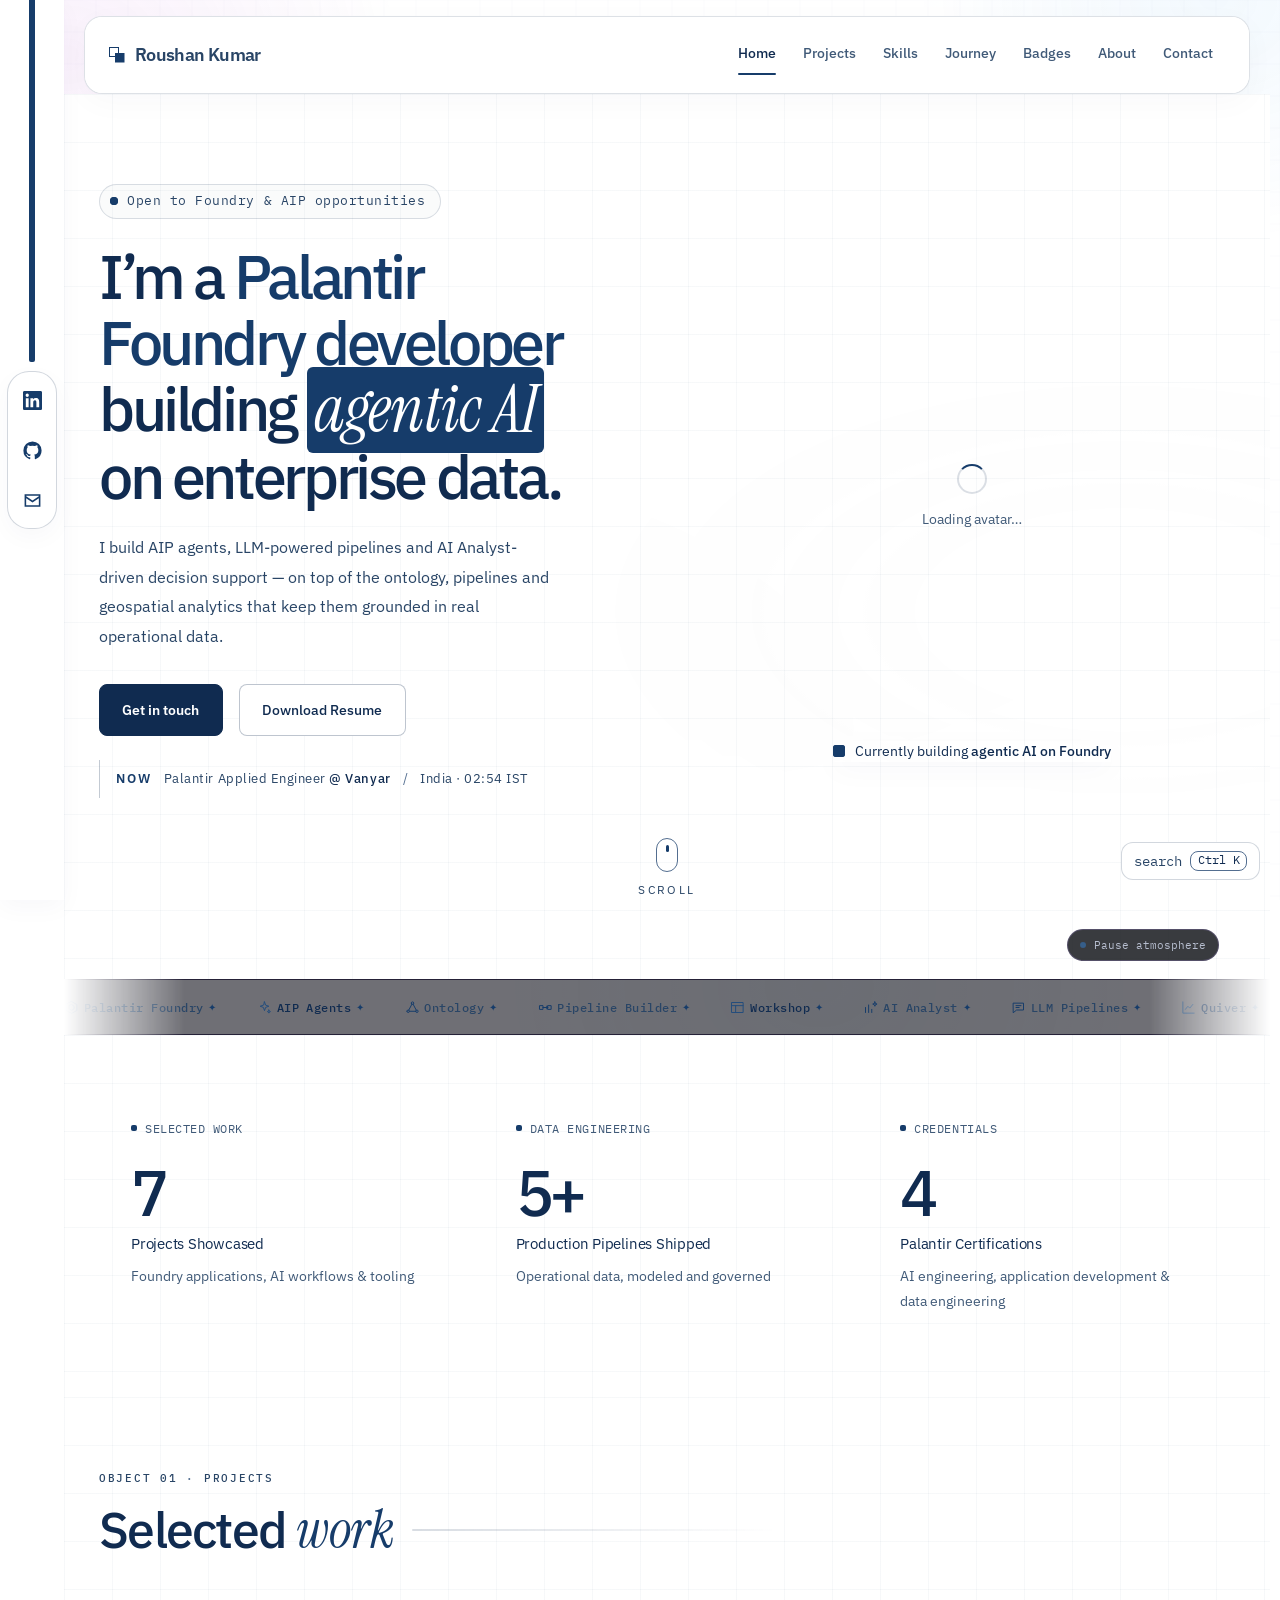
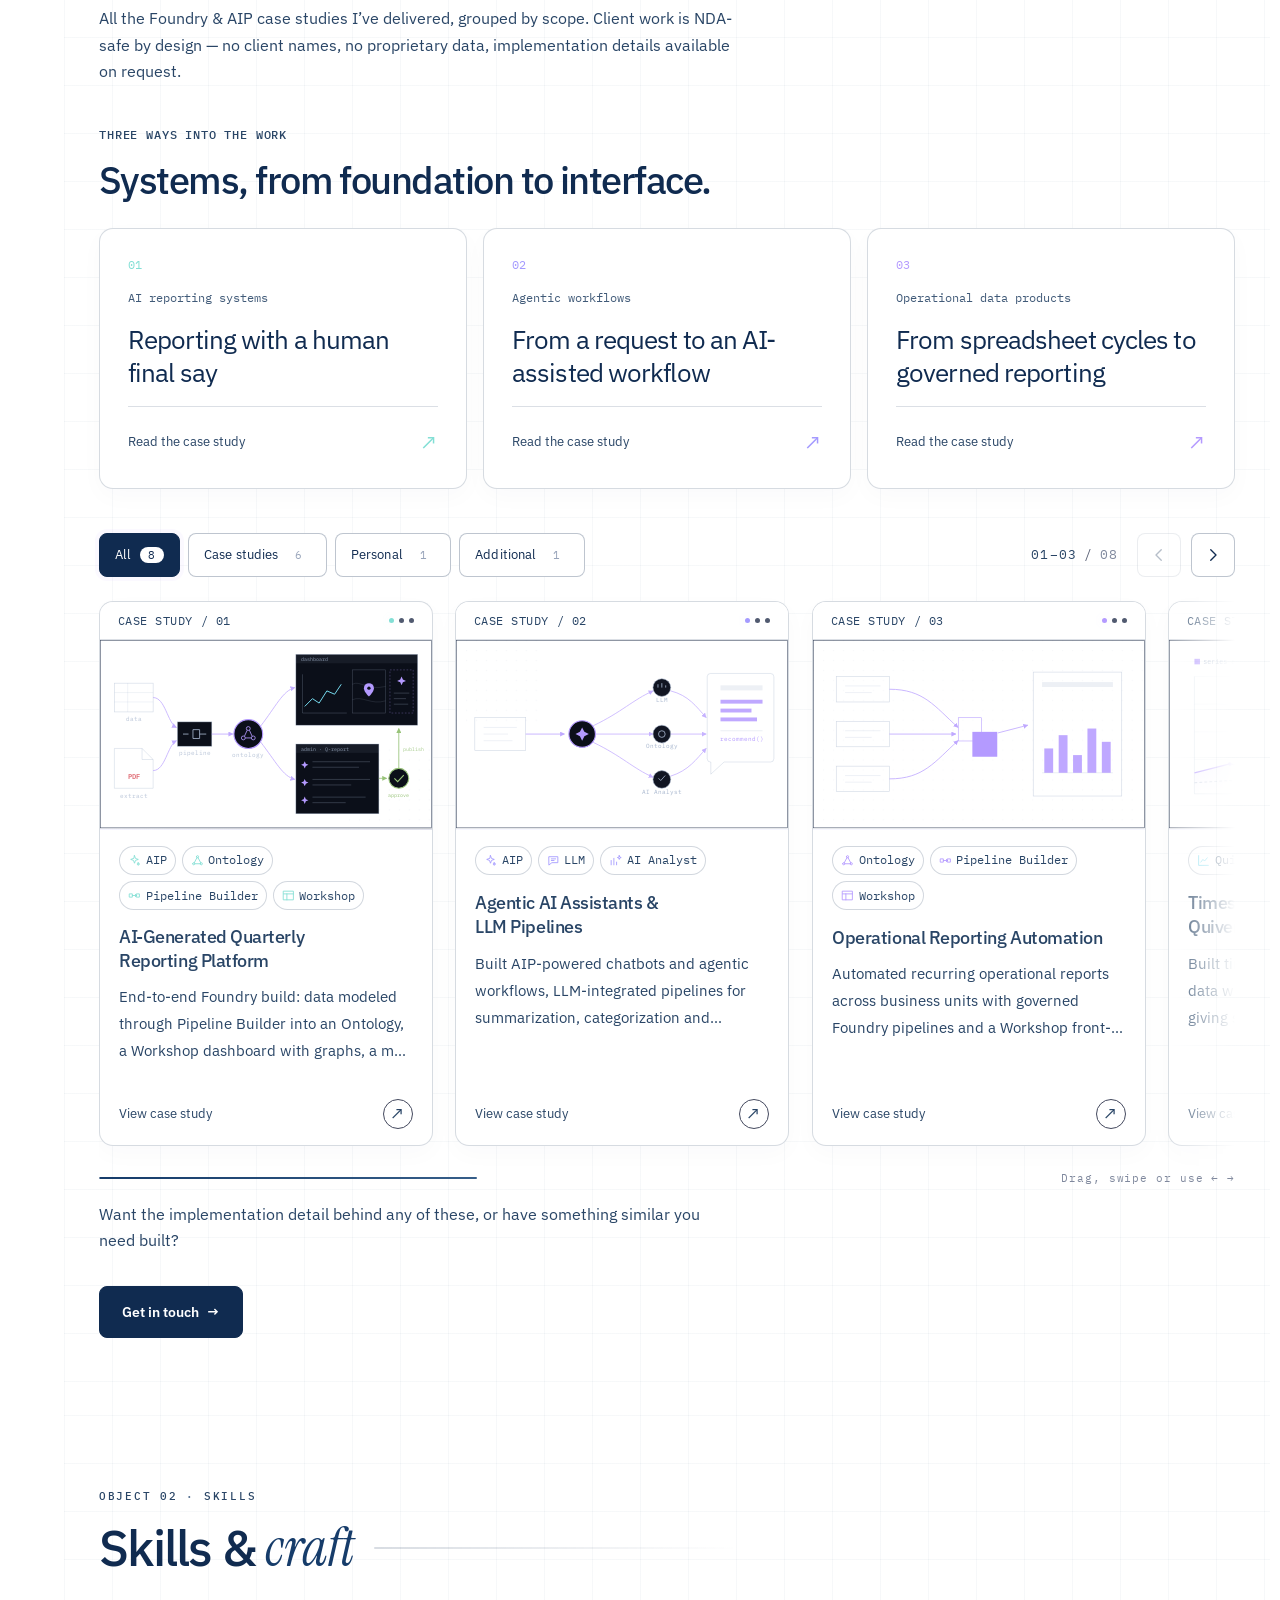
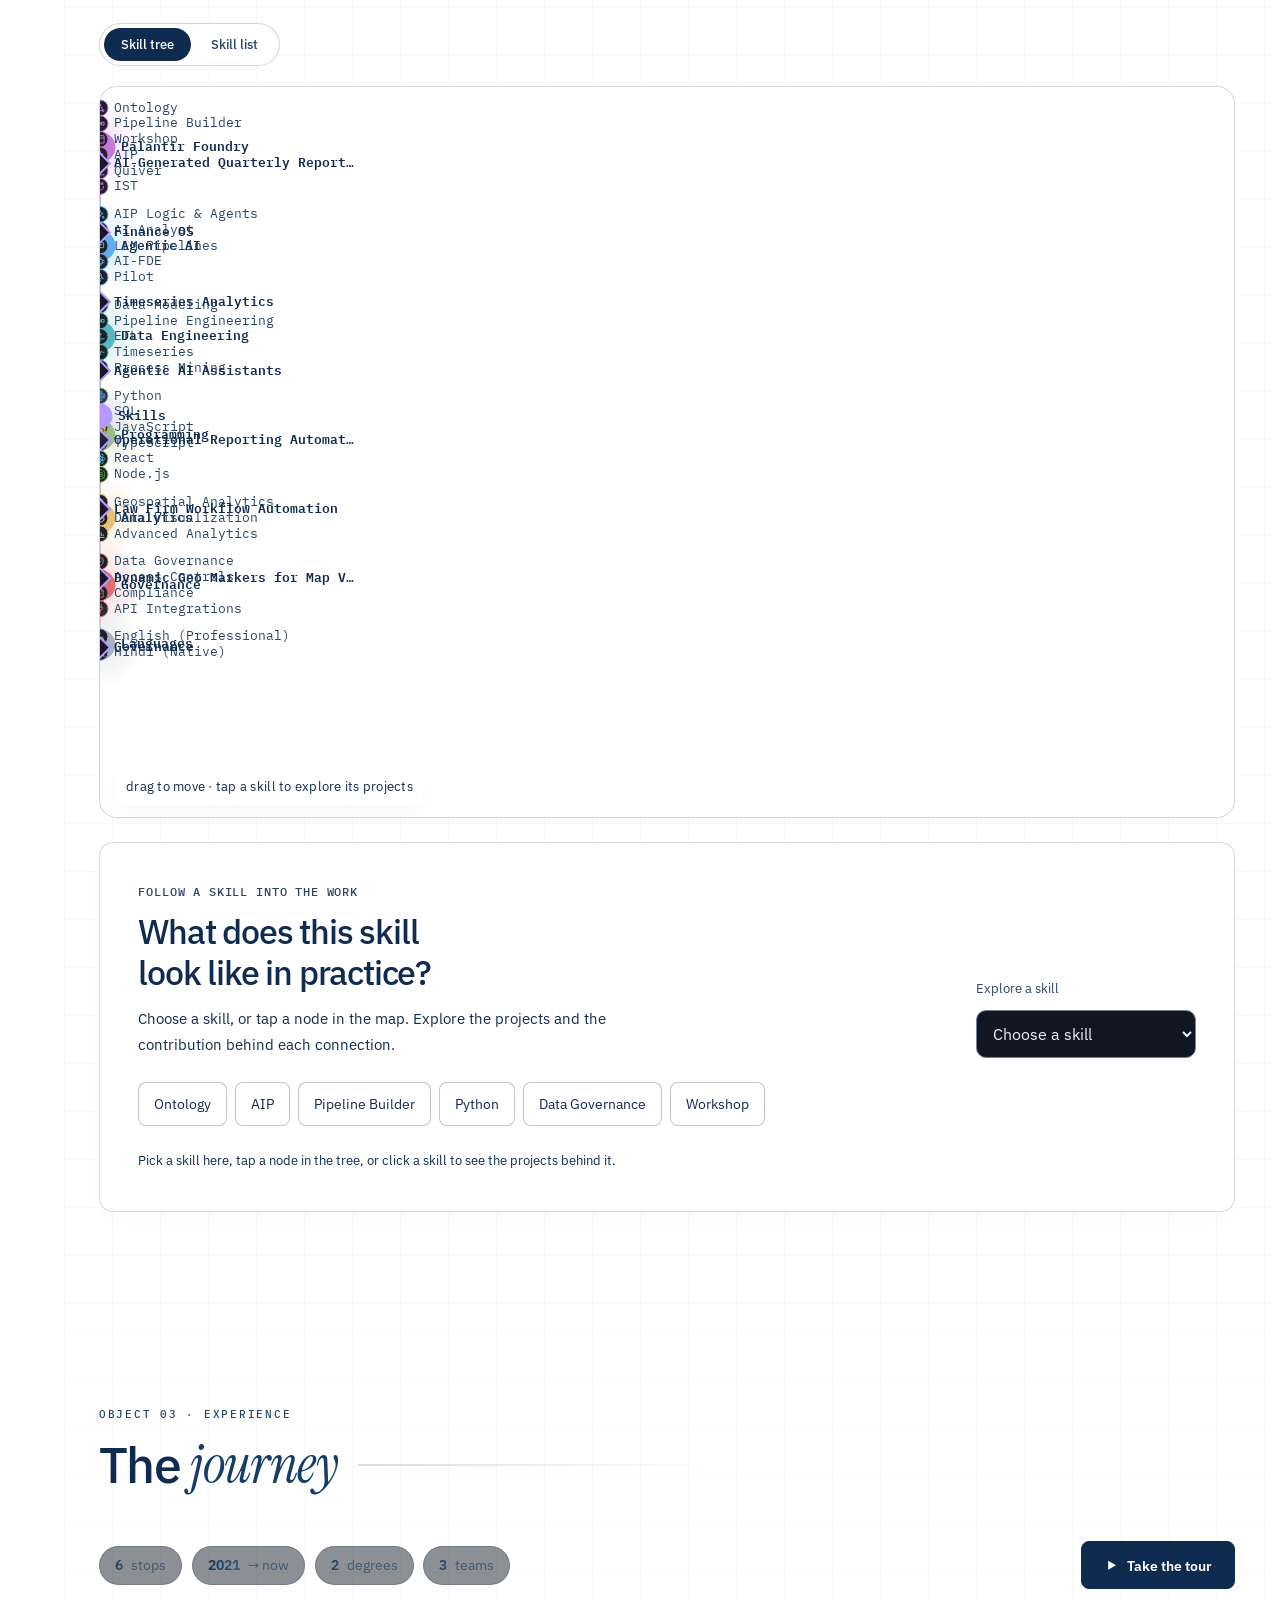
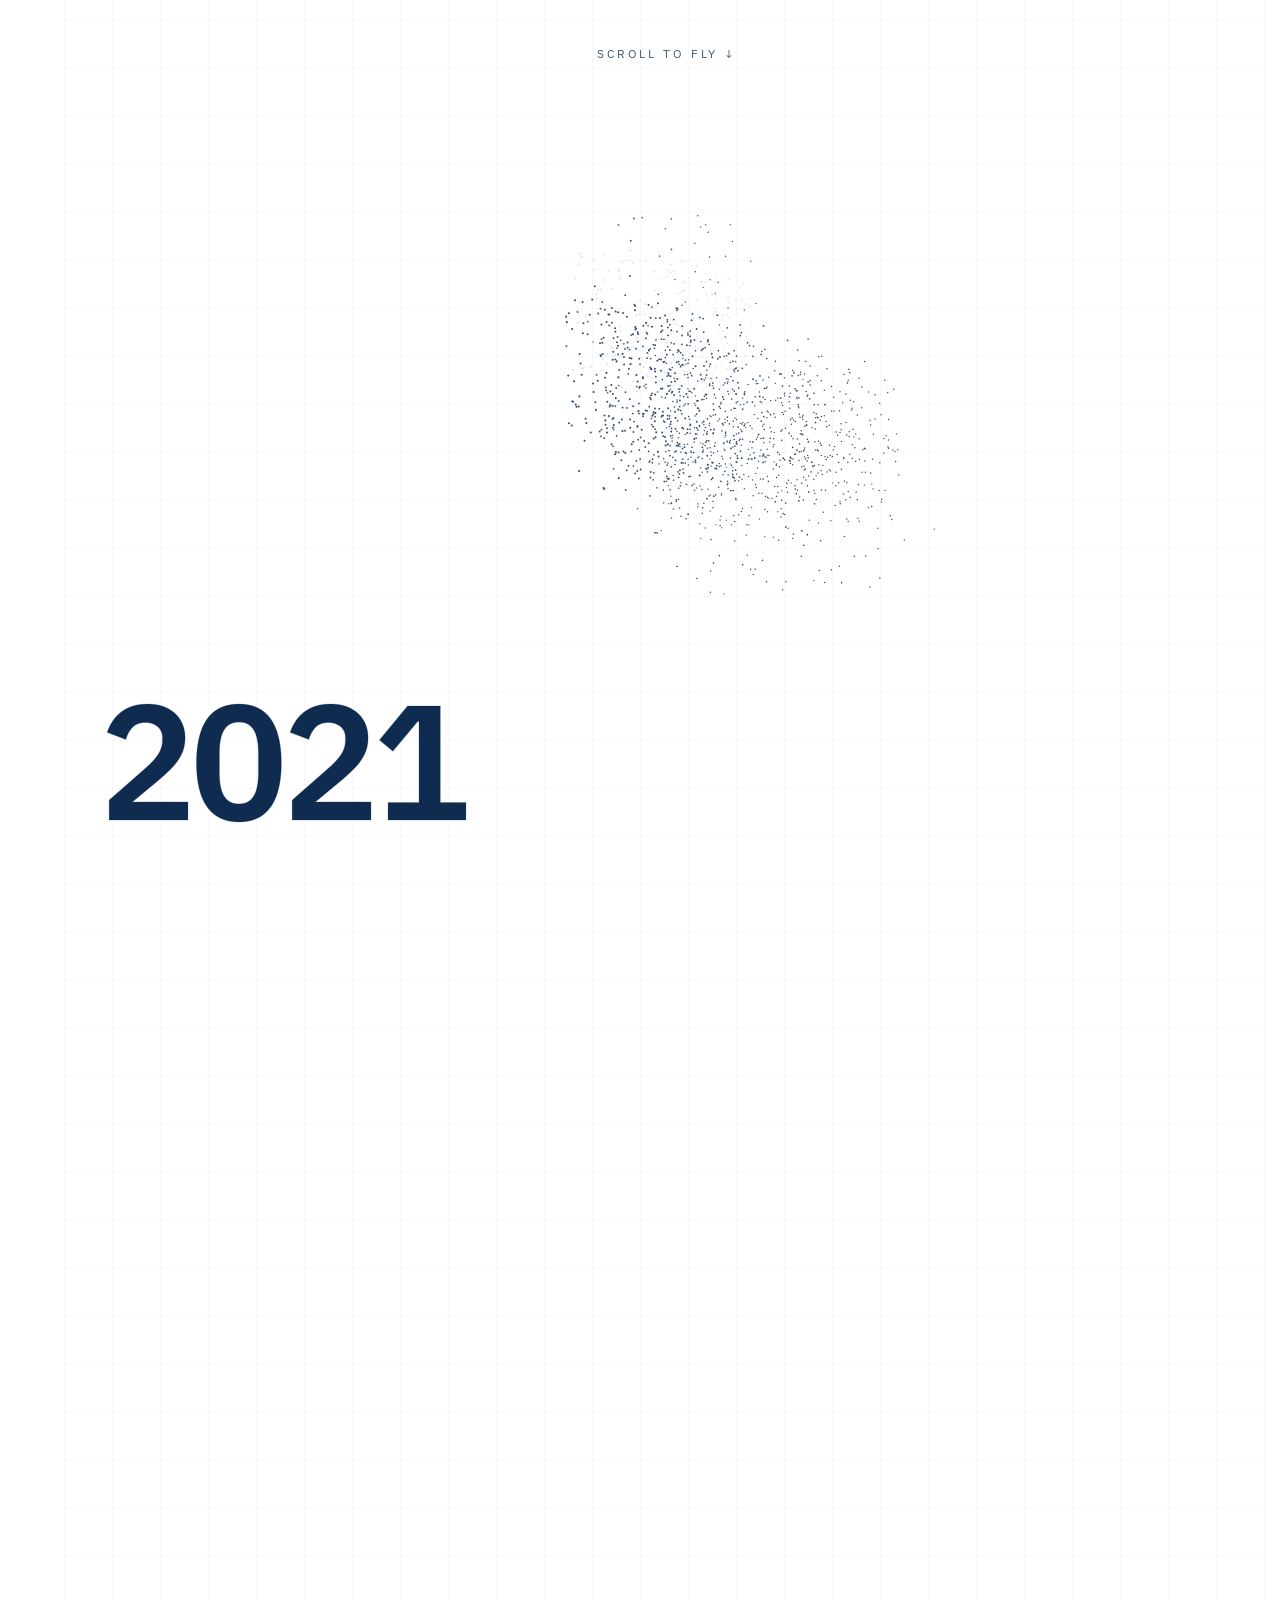
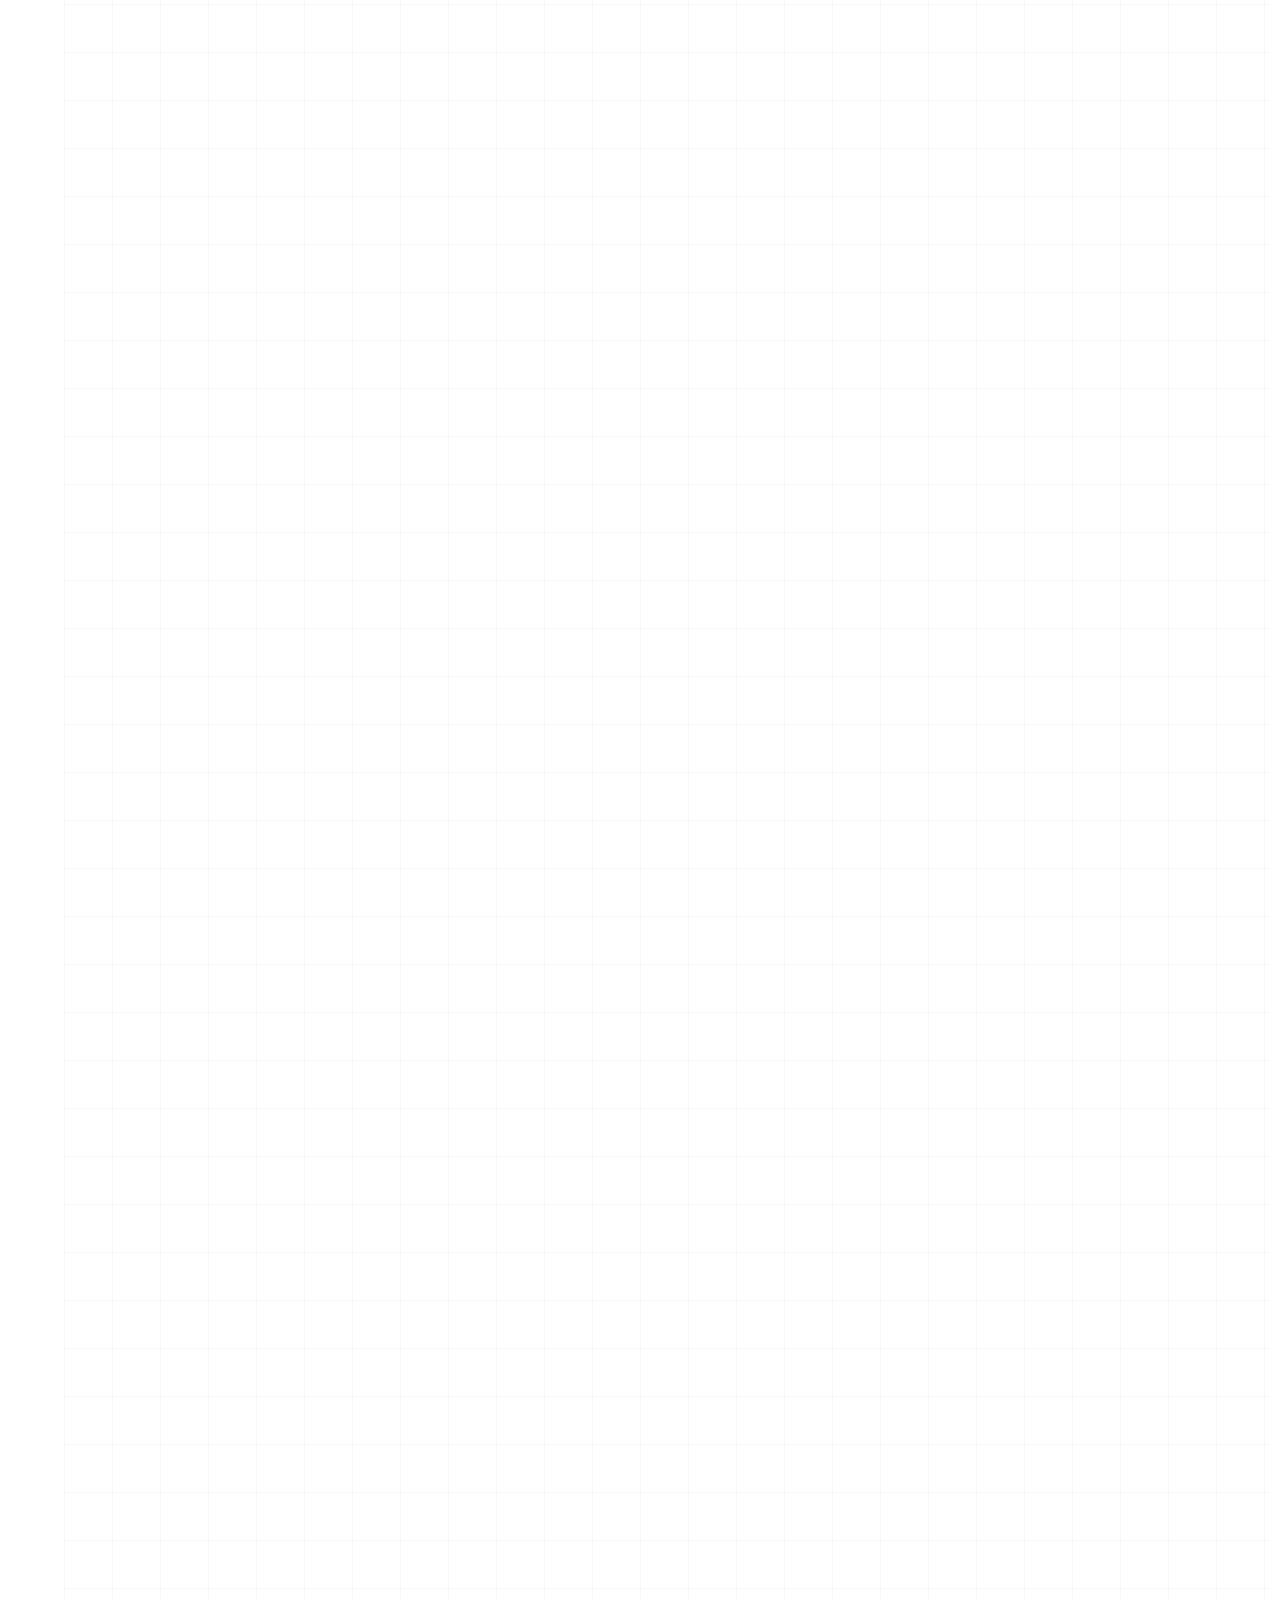
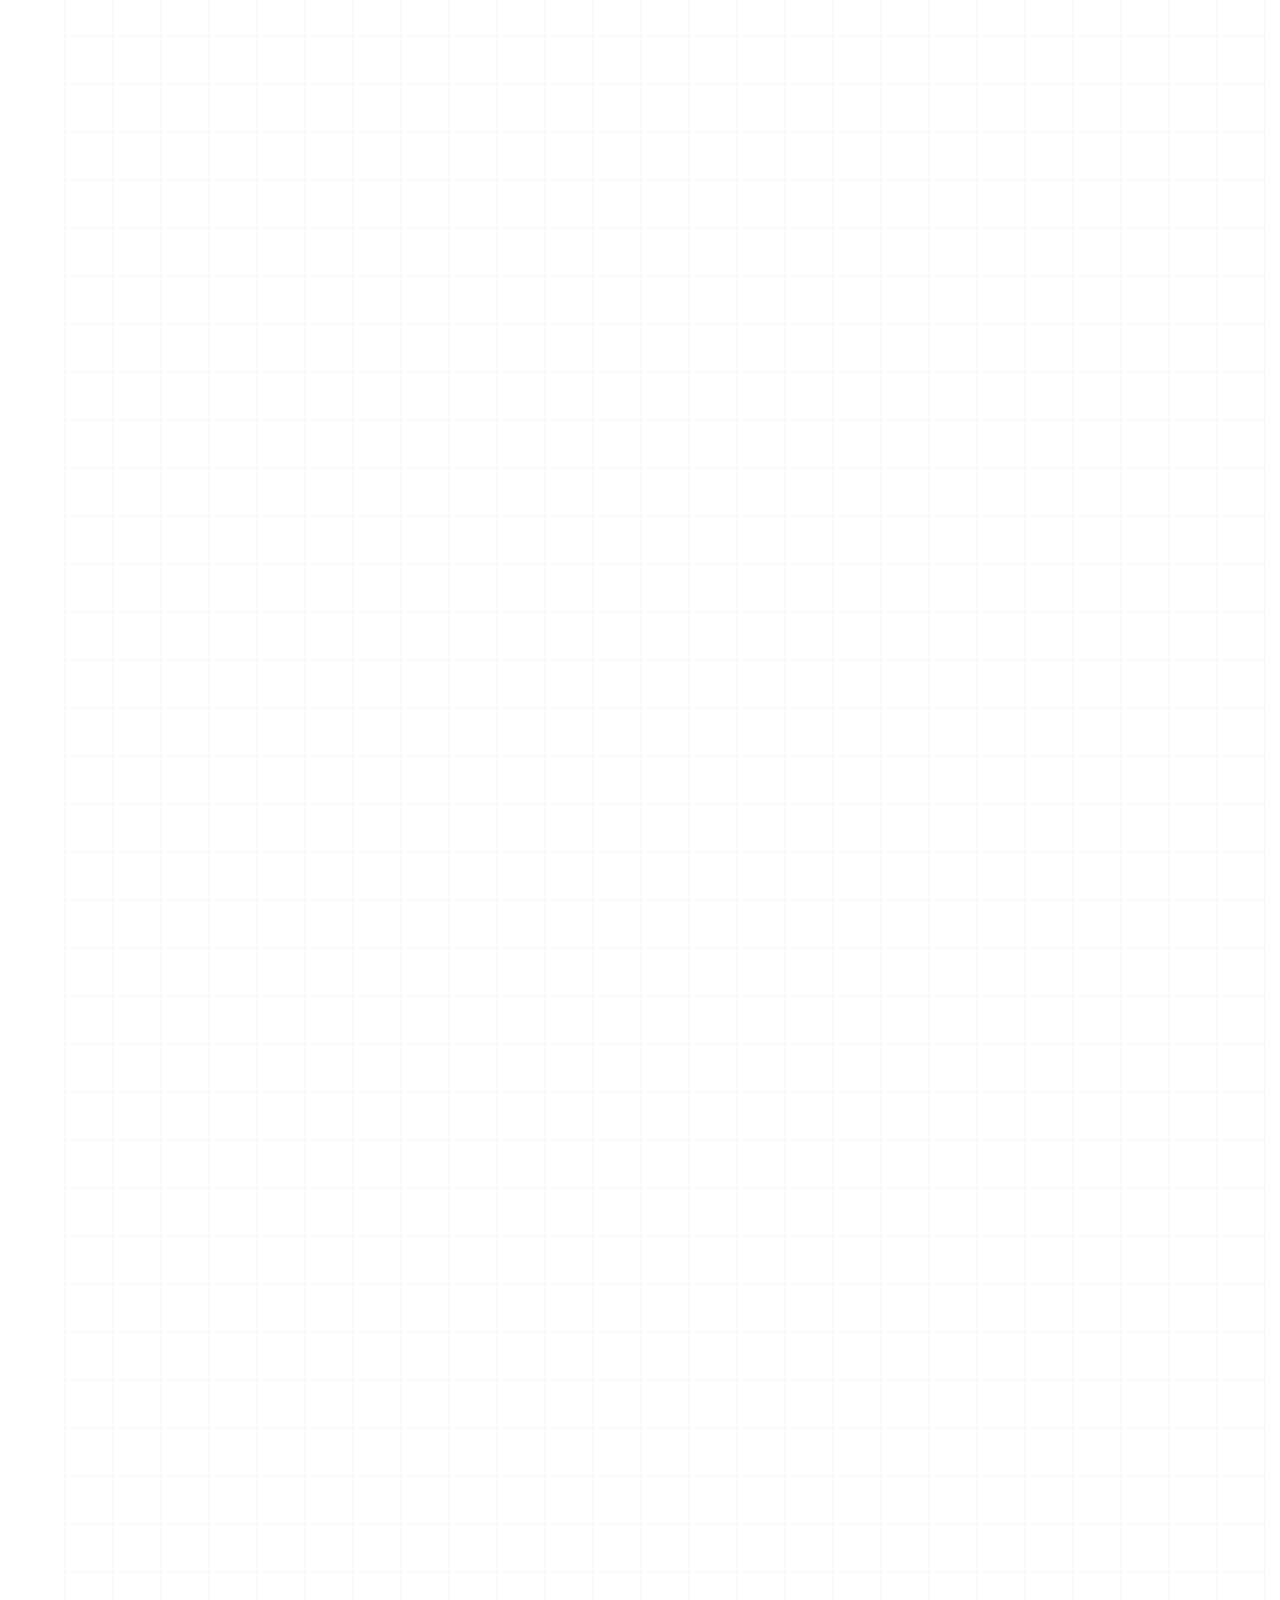
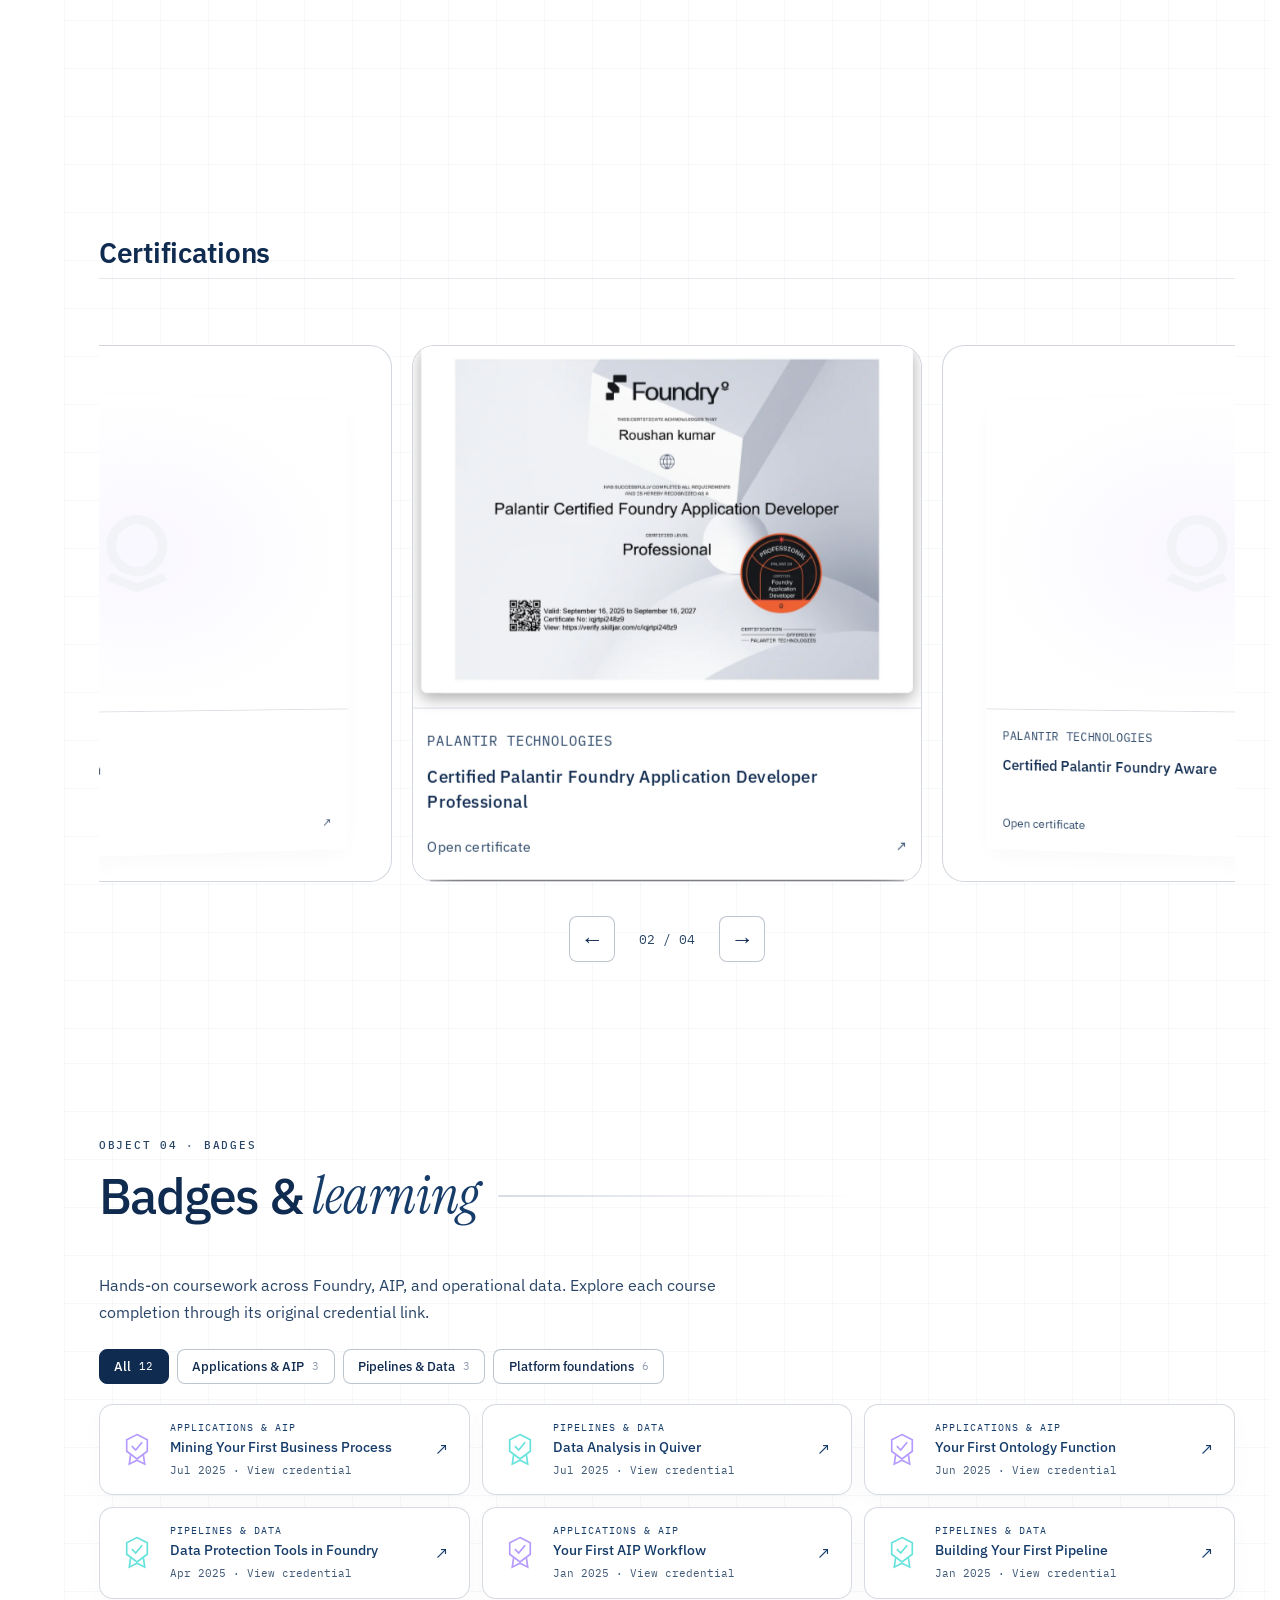
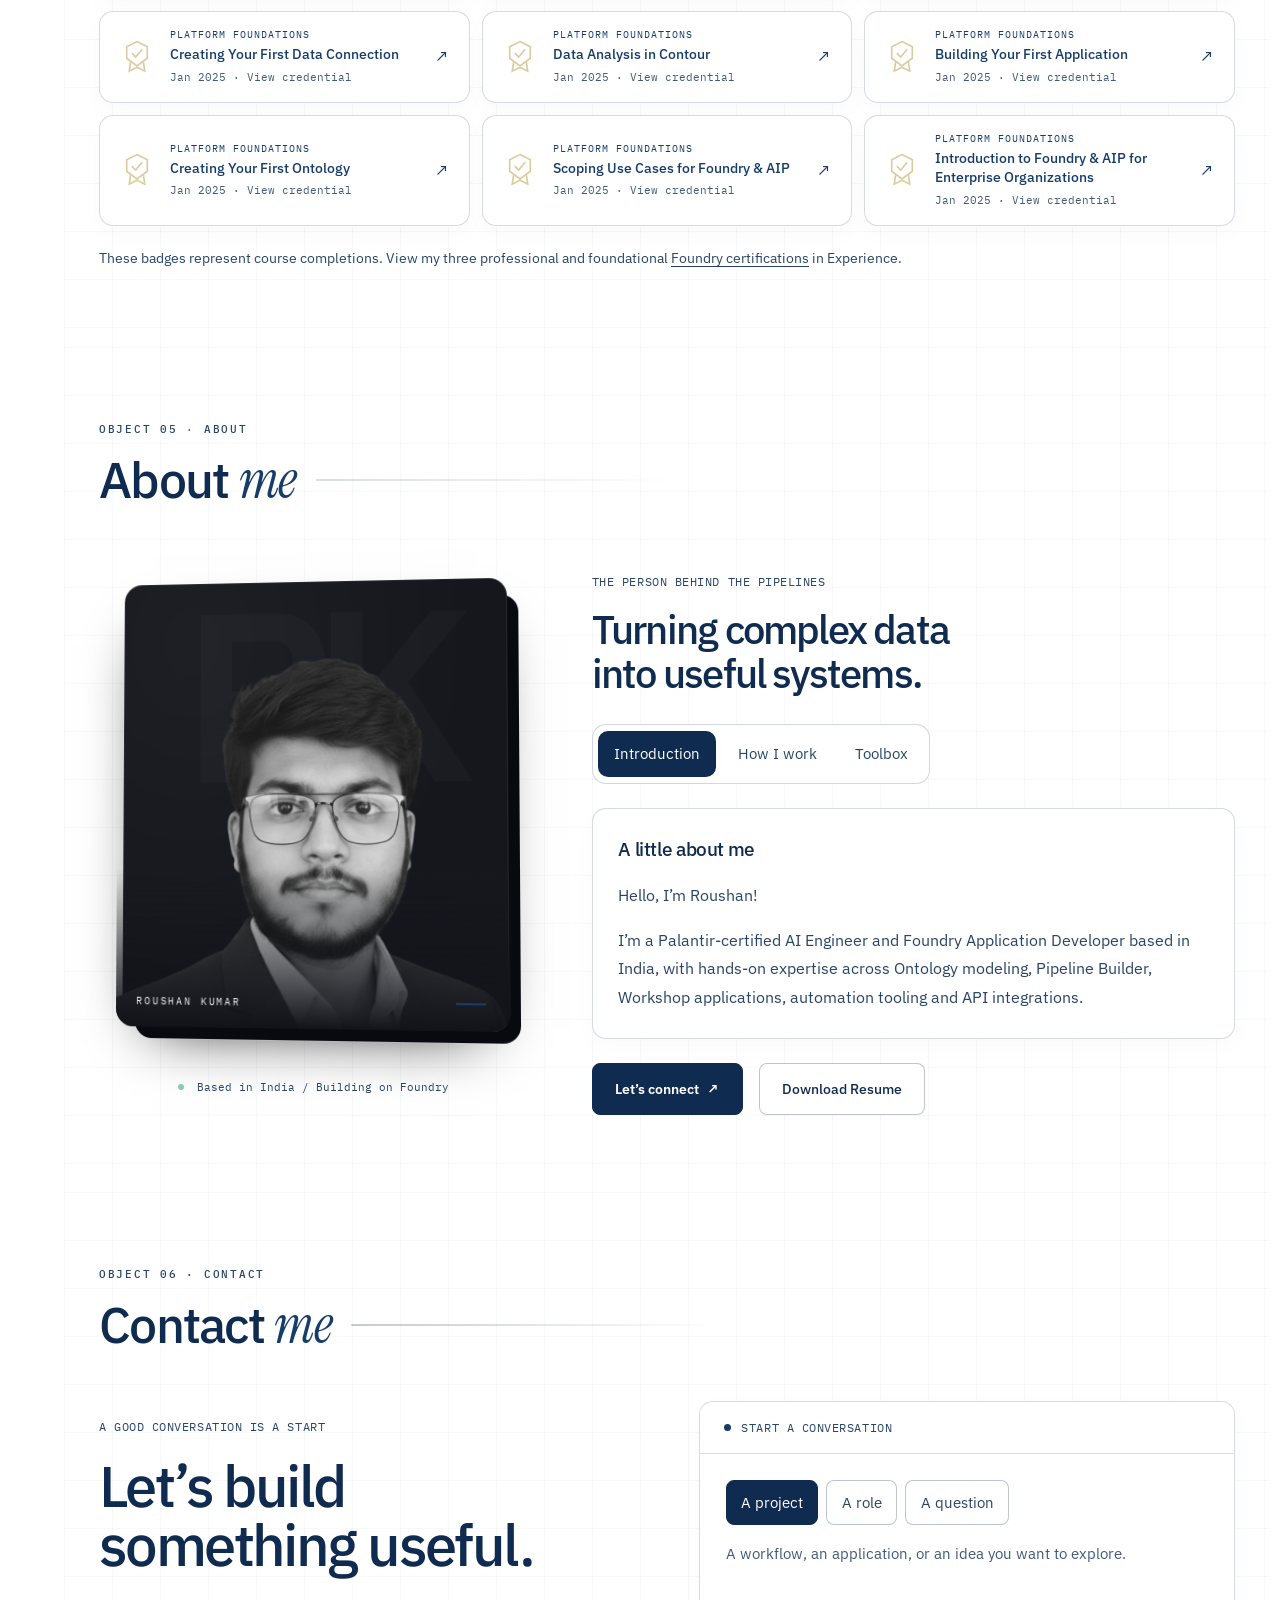
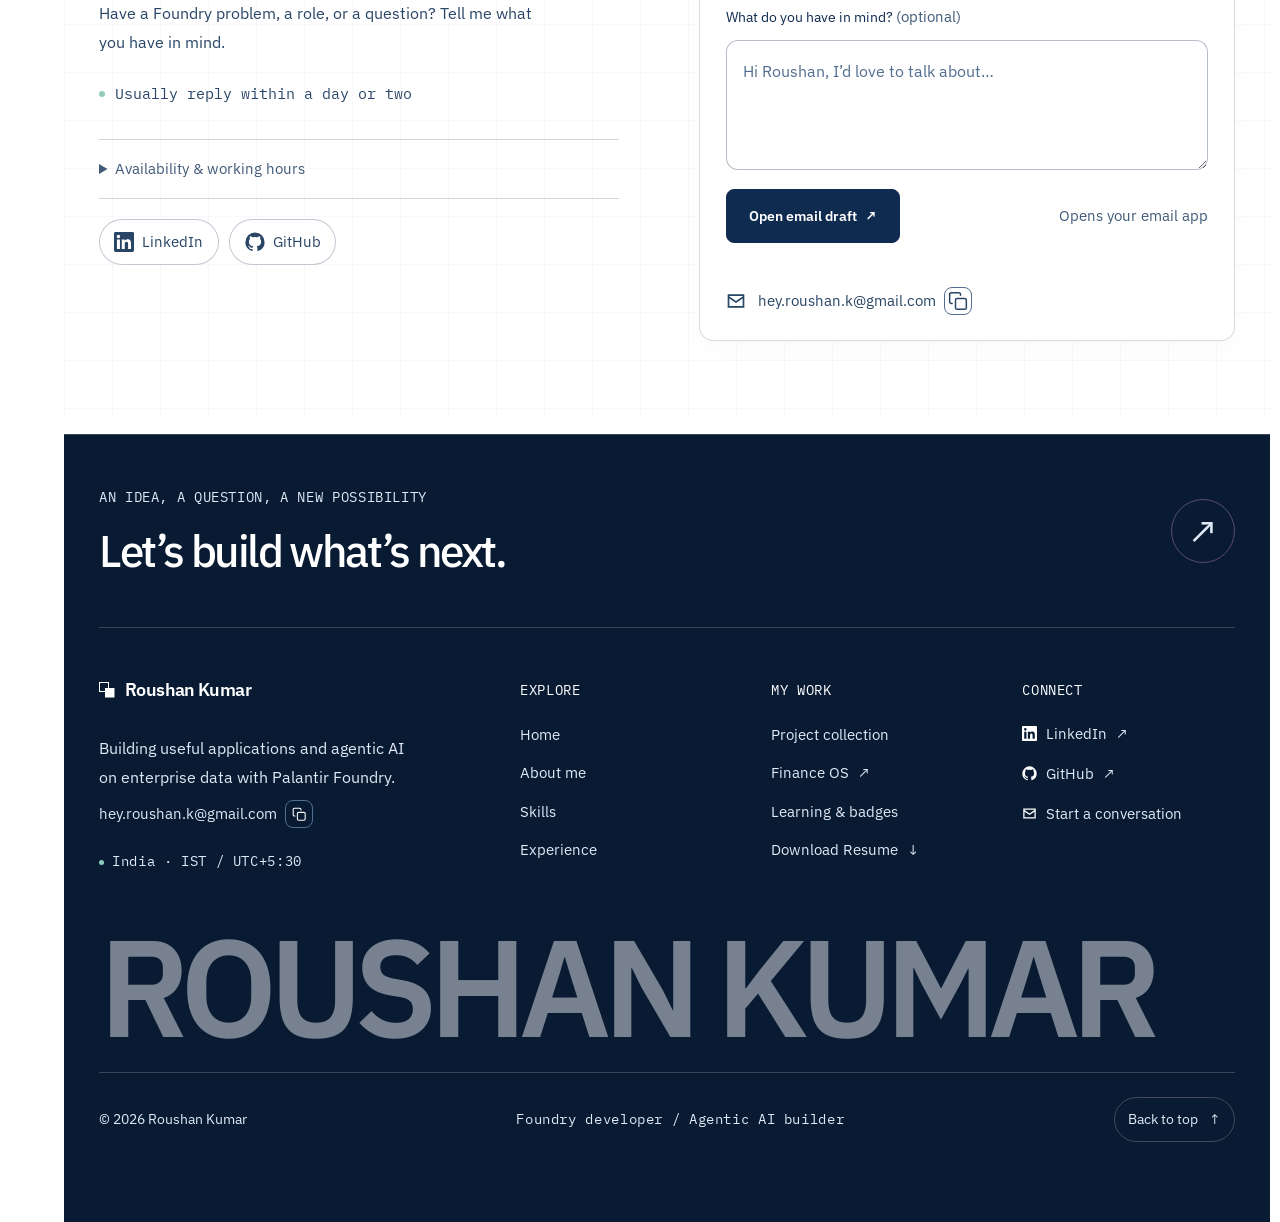
==== commit 65bbea7f: "Refresh portfolio with white and navy theme and sequenced interactions" ====
--- a/index.html
+++ b/index.html
@@ -51,8 +51,8 @@
 <title>Roushan Kumar | Palantir Foundry &amp; AI Engineer</title>
 <meta name="description" content="Explore Roushan Kumar’s Palantir Foundry and AIP projects, AI agents, ontology applications and data pipelines. Certified AI Engineer and application developer." />
 
-<meta name="theme-color" content="#282C33" />
-<meta name="color-scheme" content="dark" />
+<meta name="theme-color" content="#ffffff" />
+<meta name="color-scheme" content="light" />
 <meta name="robots" content="index, follow, max-image-preview:large" />
 <meta property="og:image:alt" content="Roushan Kumar — Palantir Foundry and AI Engineer portfolio" />
 <meta name="twitter:image:alt" content="Roushan Kumar — Palantir Foundry and AI Engineer portfolio" />
@@ -225,20 +225,59 @@
 
 <link rel="preconnect" href="https://fonts.googleapis.com" />
 <link rel="preconnect" href="https://fonts.gstatic.com" crossorigin />
-<link href="https://fonts.googleapis.com/css2?family=IBM+Plex+Mono:wght@400;500;600&family=IBM+Plex+Sans:wght@400;500;600&display=swap" rel="stylesheet" />
-<link rel="stylesheet" href="css/style.css" />
-<link rel="stylesheet" href="css/fx.css" />
-<link rel="stylesheet" href="css/extras.css" />
-<link rel="stylesheet" href="css/modern.css?v=hero-start-20261025" />
-<link rel="stylesheet" href="css/hero-likeness.css" />
-<link rel="stylesheet" href="css/project-detail.css?v=dossier-20261026" />
-<link rel="stylesheet" href="css/case-identities.css?v=work-20261026" />
-<link rel="stylesheet" href="css/work-explorer.css?v=work-20261026" />
-<link rel="stylesheet" href="css/quality.css?v=work-20261026" />
-<link rel="stylesheet" href="css/refinements.css?v=nav-20261026" />
-<link rel="stylesheet" href="css/skills-badges.css?v=1" />
+<link href="https://fonts.googleapis.com/css2?family=IBM+Plex+Mono:wght@400;500;600&family=IBM+Plex+Sans:wght@400;500;600&family=Instrument+Serif:ital@0;1&display=swap" rel="stylesheet" />
+<link rel="stylesheet" href="css/site.css?v=sig-20261027" />
+<link rel="stylesheet" href="css/white-navy.css?v=20261109" />
+<script id="avatar-loading-boot">
+(function(){
+ var root=document.documentElement;root.classList.add('avatar-pending','social-rail-pending');
+ window.socialRailSettled=false;
+ var railStarted=false,railFinished=false;
+ function railReady(){if(railFinished)return;railFinished=true;window.socialRailSettled=true;root.classList.remove('social-rail-pending');document.dispatchEvent(new CustomEvent('social-rail-ready'));}
+ function startRail(){
+  if(railStarted)return;railStarted=true;
+  var rail=document.querySelector('.rail');
+  root.classList.remove('social-rail-pending');
+  if(!rail||matchMedia('(max-width:899px),(prefers-reduced-motion:reduce)').matches){railReady();return;}
+  rail.addEventListener('animationend',function(event){if(event.animationName==='social-rail-drop')railReady();});
+  setTimeout(railReady,1500);
+ }
+ document.addEventListener('hero-title-ready',startRail,{once:true});
+ document.addEventListener('hero-intro-fallback',startRail,{once:true});
+ document.addEventListener('DOMContentLoaded',function(){var title=document.querySelector('.hero__title');if(!title||matchMedia('(prefers-reduced-motion:reduce)').matches||title.dataset.introState==='ready'||(location.hash&&location.hash!=='#home'))startRail();},{once:true});
+ setTimeout(startRail,15000);
+ window.avatarLoadFailed=function(){clearTimeout(window.avatarLoadingTimer);root.classList.remove('avatar-pending');root.classList.add('avatar-fallback');};
+ window.avatarLoadReady=function(){clearTimeout(window.avatarLoadingTimer);root.classList.remove('avatar-pending','avatar-fallback');root.classList.add('avatar-ready');};
+ window.avatarLoadingTimer=setTimeout(window.avatarLoadFailed,40000);
+})();
+</script>
 </head>
 <body>
+<svg aria-hidden="true" width="0" height="0" style="position:absolute;pointer-events:none"><defs><filter id="navy-duotone" color-interpolation-filters="sRGB"><feColorMatrix type="matrix" values=".199 .669 .067 0 .063 .176 .593 .060 0 .169 .147 .491 .049 0 .314 0 0 0 1 0"/></filter><filter id="navy-on-white" color-interpolation-filters="sRGB"><feColorMatrix type="matrix" values="-.199 -.669 -.067 0 1 -.176 -.593 -.060 0 1 -.147 -.491 -.049 0 1 0 0 0 1 0"/></filter></defs></svg>
+
+
+
+
+
+
+
+
+
+
+
+
+
+
+
+
+
+
+
+
+
+
+
+
 
 <a class="skip-link" href="#main">Skip to content</a>
 
@@ -335,7 +374,7 @@
         </p>
         <div class="btn-row">
           <a class="btn btn--primary" href="#contacts">Get in touch</a>
-          <a class="btn" href="assets/Roushan-Kumar-Resume.pdf" download>Download R&eacute;sum&eacute;</a>
+          <a class="btn" href="assets/Roushan-Kumar-Resume.pdf" download>Download Resume</a>
         </div>
         <!-- live "now" line; js/extras.js keeps the IST clock ticking -->
         <p class="now">
@@ -347,6 +386,7 @@
       </div>
 
       <div class="hero__visual">
+<p class="avatar-loading-note" role="status">Loading avatar…</p>
         <span class="decor decor--dots hero__dots-a" aria-hidden="true"></span>
         <span class="decor decor--dots hero__dots" aria-hidden="true"></span>
 
@@ -375,7 +415,7 @@
   <!-- ========================= MARQUEE =========================
        Decorative ticker — every name here is already in #skills, so it's
        aria-hidden. The list is rendered twice so the -50% loop is seamless;
-       css/fx.css pauses it on hover and stops it under reduced motion. -->
+       css/site.css pauses it on hover and stops it under reduced motion. -->
   <div class="marquee" aria-hidden="true">
     <ul class="marquee__track">
       <li class="marquee__item">Palantir Foundry</li><li class="marquee__item">AIP Agents</li><li class="marquee__item">Ontology</li><li class="marquee__item">Pipeline Builder</li><li class="marquee__item">Workshop</li><li class="marquee__item">AI Analyst</li><li class="marquee__item">LLM Pipelines</li><li class="marquee__item">Quiver</li><li class="marquee__item">Python</li><li class="marquee__item">TypeScript</li><li class="marquee__item">SQL</li><li class="marquee__item">Data Governance</li><li class="marquee__item">Geospatial Analytics</li><li class="marquee__item">React</li>
@@ -414,7 +454,7 @@
     <div class="container">
 
       <div class="section-head">
-        <h2 class="section-title"><span class="hash" aria-hidden="true">#</span>projects</h2>
+        <h2 class="section-title"><span class="hash" aria-hidden="true">#</span>Selected <em class="sig-em">work</em></h2>
         <span class="section-head__rule" aria-hidden="true"></span>
       </div>
       <p class="page-lede">All the Foundry &amp; AIP case studies I&rsquo;ve delivered, grouped by scope. Client work is NDA-safe by design &mdash; no client names, no proprietary data, implementation details available on request.</p>
@@ -580,7 +620,7 @@
     <div class="container">
 
       <div class="section-head">
-        <h2 class="section-title"><span class="hash" aria-hidden="true">#</span>skills</h2>
+        <h2 class="section-title"><span class="hash" aria-hidden="true">#</span>Skills &amp; <em class="sig-em">craft</em></h2>
         <span class="section-head__rule" aria-hidden="true"></span>
       </div>
 
@@ -689,7 +729,7 @@
     <div class="container">
 
       <div class="section-head">
-        <h2 class="section-title"><span class="hash" aria-hidden="true">#</span>experience</h2>
+        <h2 class="section-title"><span class="hash" aria-hidden="true">#</span>The <em class="sig-em">journey</em></h2>
         <span class="section-head__rule" aria-hidden="true"></span>
       </div>
 
@@ -808,7 +848,7 @@
 
   <!-- ========================= BADGES ========================= -->
   <section class="section" id="badges"><div class="container">
-<div class="section-head"><h2 class="section-title">Badges &amp; learning</h2><span class="section-head__rule" aria-hidden="true"></span></div>
+<div class="section-head"><h2 class="section-title">Badges &amp; <em class="sig-em">learning</em></h2><span class="section-head__rule" aria-hidden="true"></span></div>
 <p class="page-lede">Hands-on coursework across Foundry, AIP, and operational data. Explore each course completion through its original credential link.</p>
 <div class="badge-board" data-badge-board>
 <div class="badge-tracks" role="group" aria-label="Filter badges by track" hidden>
@@ -836,7 +876,7 @@
 
   <!-- ========================= ABOUT ========================= -->
   <section class="section" id="about-me"><div class="container">
-  <div class="section-head"><h2 class="section-title">About me</h2><span class="section-head__rule" aria-hidden="true"></span></div>
+  <div class="section-head"><h2 class="section-title">About <em class="sig-em">me</em></h2><span class="section-head__rule" aria-hidden="true"></span></div>
   <div class="about-lab">
     <div class="about-person"><div class="about__visual">
           <span class="decor decor--dots about__dots-a" aria-hidden="true"></span>
@@ -872,14 +912,14 @@
           </p></div>
         <div class="about-panel" id="about-panel-tools"><h4>The tools I build with</h4><ul class="about-toolkit"><li>Ontology modeling</li><li>Pipeline Builder</li><li>Workshop</li><li>AIP agents</li><li>Python &amp; SQL</li><li>API integrations</li></ul><a class="about-panel__link" href="#skills">Explore my skills <span aria-hidden="true">&#8599;</span></a></div>
       </div>
-      <div class="btn-row"><a class="btn btn--primary" href="#contacts">Let&rsquo;s connect <span aria-hidden="true">&#8599;</span></a><a class="btn" href="assets/Roushan-Kumar-Resume.pdf" download>Download r&eacute;sum&eacute;</a></div>
+      <div class="btn-row"><a class="btn btn--primary" href="#contacts">Let&rsquo;s connect <span aria-hidden="true">&#8599;</span></a><a class="btn" href="assets/Roushan-Kumar-Resume.pdf" download>Download Resume</a></div>
     </div>
   </div>
 </div></section>
 
   <!-- ========================= CONTACTS ========================= -->
   <section class="section" id="contacts"><div class="container">
-  <div class="section-head"><h2 class="section-title">Contact me</h2><span class="section-head__rule" aria-hidden="true"></span></div>
+  <div class="section-head"><h2 class="section-title">Contact <em class="sig-em">me</em></h2><span class="section-head__rule" aria-hidden="true"></span></div>
   <div class="contact-studio">
     <div class="contact-intro"><p class="section-eyebrow">A good conversation is a start</p><h3 class="contact-intro__title">Let&rsquo;s build something <em>useful.</em></h3><p>Have a Foundry problem, a role, or a question? Tell me what you have in mind.</p><p class="contact-reply">Usually reply within a day or two</p>
       <details class="contact-availability"><summary>Availability &amp; working hours</summary><p>
@@ -913,7 +953,7 @@
   <div class="footer-columns">
     <div class="footer__brand"><a class="logo" href="#home"><svg class="logo__mark" aria-hidden="true"><use href="#i-logo"/></svg><span class="logo__text">Roushan Kumar</span></a><p class="footer-description">Building useful applications and agentic AI on enterprise data with Palantir Foundry.</p><a class="footer__email" href="mailto:hey.roushan.k@gmail.com">hey.roushan.k@gmail.com</a><p class="footer-location">India &middot; IST / UTC+5:30</p></div>
     <nav class="footer-column" aria-label="Explore the portfolio"><h3 class="footer-column__title">Explore</h3><ul class="footer-links"><li><a href="#home">Home</a></li><li><a href="#about-me">About me</a></li><li><a href="#skills">Skills</a></li><li><a href="#experience">Experience</a></li></ul></nav>
-    <nav class="footer-column" aria-label="Explore my work"><h3 class="footer-column__title">My work</h3><ul class="footer-links"><li><a href="#projects">Project collection</a></li><li><a href="#finance-os">Finance OS <span aria-hidden="true">&#8599;</span></a></li><li><a href="#badges">Learning &amp; badges</a></li><li><a href="assets/Roushan-Kumar-Resume.pdf" download>Download r&eacute;sum&eacute; <span aria-hidden="true">&#8595;</span></a></li></ul></nav>
+    <nav class="footer-column" aria-label="Explore my work"><h3 class="footer-column__title">My work</h3><ul class="footer-links"><li><a href="#projects">Project collection</a></li><li><a href="#finance-os">Finance OS <span aria-hidden="true">&#8599;</span></a></li><li><a href="#badges">Learning &amp; badges</a></li><li><a href="assets/Roushan-Kumar-Resume.pdf" download>Download Resume <span aria-hidden="true">&#8595;</span></a></li></ul></nav>
     <div class="footer-column"><h3 class="footer-column__title">Connect</h3><ul class="footer-links"><li><a href="https://www.linkedin.com/in/roushan-kumar" target="_blank" rel="noopener"><svg aria-hidden="true"><use href="#i-linkedin"/></svg>LinkedIn <span aria-hidden="true">&#8599;</span></a></li><li><a href="https://github.com/dev-rkSharma" target="_blank" rel="noopener"><svg aria-hidden="true"><use href="#i-github"/></svg>GitHub <span aria-hidden="true">&#8599;</span></a></li><li><a href="#contacts"><svg aria-hidden="true"><use href="#i-email"/></svg>Start a conversation</a></li></ul></div>
   </div>
   <p class="footer-wordmark" aria-hidden="true">ROUSHAN KUMAR</p>
@@ -923,15 +963,17 @@
 <script src="js/main.js?v=nav-20261026" defer></script>
 <script src="js/icons.js" defer></script>
 <script src="js/experience-logos.js?v=mtas-linkedin-20261026" defer></script>
-<script src="js/fx.js?v=title-restored-20261026" defer></script>
+<script src="js/fx.js?v=smooth-20261027" defer></script>
 <script src="js/project-stories.js?v=work-20261026" defer></script>
-<script src="js/extras.js?v=nav-20261026" defer></script>
-<script src="js/modern.js?v=title-support-20261026" defer></script>
-<script src="js/hero-likeness.js?v=local-texture-fix-20261026" defer></script>
+<script src="js/extras.js?v=tree2-20261027" defer></script>
+<script src="js/modern.js?v=smooth-20261027" defer></script>
 <script src="js/rail.js" defer></script>
 <script src="js/connect.js" defer></script>
 <script src="js/work-explorer.js?v=work-20261026" defer></script>
 <script src="js/skills-badges.js?v=1" defer></script>
-<script src="js/cert-carousel.js?v=cert-gallery-20261026" defer></script>
+<script src="js/cert-carousel.js?v=smooth-20261027" defer></script>
+<script src="js/signature.js?v=2" defer></script>
+<script src="js/navy-interactions.js?v=20261109" defer></script>
+<script src="js/modern-nav.js?v=20261109" defer></script>
 </body>
 </html>
--- a/css/site.css
+++ b/css/site.css
@@ -0,0 +1,4528 @@
+/* 
+ Roushan Kumar — portfolio design system (single stylesheet)
+
+ Design tokens live in the :root block below; components follow in cascade order:
+ 01. Base: reset, layout primitives, components
+ 02. Effects: journey canvas, hero intro, pixel dust
+ 03. Extras: nav pill, project detail base, terminal, skills graph
+ 04. Visual refresh layer
+ 05. Project dossiers
+ 06. Per-project accent identities
+ 07. Selected work + skill explorer
+ 08. Quality fixes
+ 09. Refinements
+ 10. Skills views, skill cards, badge grid
+ */
+:root {
+  --accent-soft: rgba(199, 120, 221, 0.15);
+  --border-strong: #ABB2BF;
+  --mono: "IBM Plex Mono", ui-monospace, SFMono-Regular, Menlo, Consolas, monospace;
+  --sans: "IBM Plex Sans", ui-sans-serif, system-ui, -apple-system, "Segoe UI", Roboto, sans-serif;
+  --fs-display: clamp(2rem, 1.2rem + 3vw, 3rem);
+  --fs-h1: clamp(1.75rem, 1.2rem + 2vw, 2.5rem);
+  --fs-h2: clamp(1.375rem, 1.05rem + 1.4vw, 1.75rem);
+  --fs-h3: 1.25rem;
+  --fs-label: 0.875rem;
+  --fs-body: 1rem;
+  --fs-sm: 0.875rem;
+  --gap: 1rem;
+  --gutter: clamp(1rem, 0.5rem + 2.5vw, 2rem);
+  --section-y-tight: clamp(2rem, 1.5rem + 2vw, 3rem);
+  --stack-lg: clamp(2.5rem, 2rem + 2vw, 3.5rem);
+  --header-clear: clamp(6rem, 4rem + 4vw, 8rem);
+  --container: 1200px;
+  --rail-w: 3.75rem;
+  --header-h: 5rem;
+  --measure: 64ch;
+  --measure-narrow: 48ch;
+  --ease-out: cubic-bezier(0.16, 1, 0.3, 1);
+  --ease-in-out: cubic-bezier(0.65, 0, 0.35, 1);
+  --t-fast: 200ms var(--ease-out);
+  --t: 380ms var(--ease-out);
+  --glow: 0 0 0 1px rgba(199, 120, 221, 0.25), 0 18px 50px -18px rgba(199, 120, 221, 0.45);
+  --radius-sm: 8px;
+  --bg: #080a10;
+  --bg-raised: #11141e;
+  --accent: #b49aff;
+  --accent-2: #8f7dff;
+  --accent-3: #66e2dc;
+  --text: #b6bdce;
+  --border-dim: #1c2130;
+  --border: #2b3043;
+  --border-mid: #78849d;
+  --white: #f4f2ff;
+  --radius: 24px;
+  --section-y: clamp(3.5rem, 6vw, 5.5rem);
+  --grad: linear-gradient(115deg, #e3d7ff, #ac91ff 50%, #66e2dc);
+  --glass-edge: rgba(213,218,255,.34);
+  --glass-shadow: inset 0 1px 0 rgba(255,255,255,.34),inset 1px 0 0 rgba(255,255,255,.11),inset 0 -1px 0 rgba(152,210,239,.12),0 20px 45px -18px rgba(0,0,0,.65),0 0 30px -18px rgba(177,158,255,.25);
+  --glass-fill: linear-gradient(128deg,rgba(247,244,255,.2),rgba(218,212,255,.085) 30%,rgba(24,33,53,.23) 60%,rgba(130,220,221,.085)),rgba(20,27,44,.28);
+  --text-dim: #acb9ce;
+}
+
+
+/*  ==== Base: reset, layout primitives, components (was style.css) ====  */
+
+
+/* ==========================================================================
+   Portfolio — design tokens + layout
+   Faithful to the "terminal / monospace" dark design:
+   no fills, no border-radius, no shadows. 1px borders only.
+   ========================================================================== */
+
+/* ---------- 1. TOKENS ---------------------------------------------------- */
+
+/* ---------- 2. RESET ---------------------------------------------------- */
+*,
+*::before,
+*::after { box-sizing: border-box; }
+
+* { margin: 0; }
+
+html {
+  scroll-behavior: smooth;
+  /* offset anchor targets so the sticky header doesn't cover headings */
+  scroll-padding-top: calc(var(--header-h) + 1rem);
+  -webkit-text-size-adjust: 100%;
+  /* overflow-x lives here, not on body — body needs overflow:visible so
+     .header's position:sticky keeps working on iOS Safari */
+  overflow-x: hidden;
+}
+
+body {
+  background: var(--bg);
+  color: var(--text);
+  font-family: var(--mono);
+  font-size: var(--fs-body);
+  line-height: 1.6;
+  font-weight: 400;
+  -webkit-font-smoothing: antialiased;
+}
+
+img, svg { display: block; max-width: 100%; }
+img { height: auto; }
+ul  { list-style: none; padding: 0; }
+
+a {
+  color: inherit;
+  text-decoration: none;
+  transition: color var(--t-fast);
+}
+
+h1, h2, h3 {
+  color: var(--white);
+  font-weight: 600;
+  line-height: 1.25;
+  text-wrap: balance;
+}
+
+p { text-wrap: pretty; }
+
+:focus-visible {
+  outline: 2px solid var(--accent);
+}
+
+@media (prefers-reduced-motion: reduce) {
+  html { scroll-behavior: auto; }
+  *, *::before, *::after {
+    animation-duration: 0.01ms !important;
+    transition-duration: 0.01ms !important;
+  }
+}
+
+/* ---------- 3. UTILITIES ------------------------------------------------- */
+.container {
+  width: 100%;
+  max-width: var(--container);
+  margin-inline: auto;
+  padding-inline: var(--gutter);
+}
+
+.section { padding-block: var(--section-y); }
+
+/* first section of a subpage — extra top padding so the sticky header
+   never crowds the page title */
+.section--first { padding-top: var(--header-clear); }
+
+/* vertical rhythm utility — the gap before a subhead or a major block */
+.stack-lg { margin-top: var(--stack-lg); }
+
+.hash { color: var(--accent); }
+
+/* off-screen but still announced — used by the injected copy-button status
+   region in js/main.js */
+.sr-only {
+  position: absolute;
+  width: 1px;
+  height: 1px;
+  margin: -1px;
+  padding: 0;
+  overflow: hidden;
+  clip-path: inset(50%);
+  white-space: nowrap;
+  border: 0;
+}
+
+.skip-link {
+  position: absolute;
+  left: 50%;
+  top: 0;
+  translate: -50% -120%;
+  z-index: 100;
+  padding: 0.6rem 1rem;
+  background: var(--bg);
+  border: 1px solid var(--accent);
+  color: var(--white);
+  transition: translate var(--t);
+}
+.skip-link:focus-visible { translate: -50% 0; }
+
+/* ---------- 3b. SVG SPRITE ----------------------------------------------- */
+/* One <svg><symbol> sprite per page holds the logo mark + social icons; every
+   icon on the page is a <use> of it. Do NOT use display:none here — that stops
+   <use> resolving in some browsers. */
+.sprite {
+  position: absolute;
+  width: 0;
+  height: 0;
+  overflow: hidden;
+}
+
+/* ---------- 4. DECOR (dot grids) ---------------------------------------- */
+/* NOTE: the two-square brand glyph is deliberately absent from this section.
+   Decoration is the dot grid only; the glyph is reserved for the header/footer
+   logo, the favicon and the og-image. Anything that needs to *say* something
+   is a real diagram in assets/*.svg (see .section-figure), not floating boxes. */
+.decor {
+  position: absolute;
+  pointer-events: none;
+  z-index: 0;
+}
+
+.decor--dots {
+  --dot-gap: 18px;
+  background-image: radial-gradient(var(--text) 1.1px, transparent 1.1px);
+  background-size: var(--dot-gap) var(--dot-gap);
+  opacity: 0.55;
+}
+
+/* ---------- 5. BUTTONS -------------------------------------------------- */
+.btn {
+  display: inline-flex;
+  align-items: center;
+  gap: 0.5rem;
+  border: 1px solid var(--border-mid);
+  color: var(--white);
+  font-family: inherit;
+  font-size: var(--fs-body);
+  font-weight: 500;
+  background: transparent;
+  cursor: pointer;
+  transition: background var(--t-fast), border-color var(--t-fast), color var(--t-fast);
+}
+.btn:hover,
+.btn:focus-visible { background: var(--bg-raised); border-color: var(--border-strong); }
+
+.btn--primary { border-color: var(--accent); }
+.btn--primary:hover,
+.btn--primary:focus-visible { background: var(--accent-soft); border-color: var(--accent); }
+
+.btn span[aria-hidden] { display: inline-block; transition: translate var(--t-fast); }
+.btn:hover span[aria-hidden] { translate: 4px 0; }
+
+/* ---------- 5b. COPY BUTTON --------------------------------------------- */
+/* Injected by js/main.js next to each email address (footer + contacts list),
+   never present in the markup — it only exists where the clipboard actually
+   works. --border-mid at rest because it's an interactive control outline
+   (WCAG 1.4.11), --border-strong on hover, accent only once it has fired. */
+.copy-btn {
+  flex: none;
+  display: inline-flex;
+  align-items: center;
+  justify-content: center;
+  width: 1.75rem;
+  height: 1.75rem;
+  padding: 0;
+  border: 1px solid var(--border-mid);
+  background: transparent;
+  color: var(--text-dim);
+  cursor: pointer;
+  transition: color var(--t-fast), border-color var(--t-fast), background var(--t-fast);
+}
+.copy-btn__icon {
+  width: 0.9rem;
+  height: 0.9rem;
+  display: block;
+}
+.copy-btn:hover,
+.copy-btn:focus-visible {
+  color: var(--white);
+  border-color: var(--border-strong);
+  background: var(--bg-raised);
+}
+.copy-btn.is-copied {
+  color: var(--accent);
+  border-color: var(--accent);
+  background: var(--accent-soft);
+}
+
+/* wrapper js/main.js puts around the footer address so the button sits beside
+   it instead of on its own line */
+.email-row {
+  display: inline-flex;
+  align-items: center;
+  gap: 0.5rem;
+  flex-wrap: wrap;
+}
+/* the contacts-page row is an <li> holding a flex <a>; give it the same
+   treatment once it has a button to hold */
+.contacts__list li.has-copy {
+  display: flex;
+  align-items: center;
+  gap: 0.5rem;
+  flex-wrap: wrap;
+}
+
+/* ---------- 6. LEFT RAIL ------------------------------------------------ */
+.rail {
+  position: fixed;
+  inset-block: 0;
+  left: 0;
+  width: var(--rail-w);
+  flex-direction: column;
+  align-items: center;
+  justify-content: center;
+  gap: 1.5rem;
+  z-index: 20;
+}
+
+/* vertical hairline running from the very top down to the icons */
+.rail__line {
+  position: absolute;
+  top: 0;
+  height: calc(50% - 5.5rem);
+  width: 1px;
+  background: var(--border-dim);
+}
+
+.rail__list {
+  display: flex;
+  flex-direction: column;
+  gap: 1.25rem;
+}
+.rail__list svg {
+  width: 1.375rem;
+  height: 1.375rem;
+  fill: var(--text);
+  transition: fill var(--t-fast), scale var(--t-fast);
+}
+.rail__list a:hover svg,
+.rail__list a:focus-visible svg { fill: var(--white); scale: 1.1; }
+
+/* ---------- 7. HEADER / NAV -------------------------------------------- */
+.header {
+  position: sticky;
+  z-index: 30;
+  /* the border is always in the layout, only its colour changes — otherwise
+     gaining it on scroll would shove the whole page down by 1px */
+  border-bottom: 1px solid transparent;
+  transition: border-color var(--t);
+}
+
+/* js/main.js toggles .is-scrolled past ~24px of scroll. --border, not --accent:
+   this is structure (the header separating from the content), not emphasis. */
+.header.is-scrolled { border-bottom-color: var(--border); }
+
+/* frosted-glass backdrop lives on a pseudo-element, not on .header itself:
+   backdrop-filter on .header would make .header the containing block for
+   its position:fixed descendant (.nav's mobile overlay), shrinking that
+   overlay to .header's own ~80px height instead of the full viewport */
+.header::before {
+  content: "";
+  position: absolute;
+  inset: 0;
+  z-index: -1;
+  background: rgba(40, 44, 51, 0.88);              /* fallback */
+  background: color-mix(in srgb, var(--bg) 88%, transparent);
+  backdrop-filter: blur(8px);
+  -webkit-backdrop-filter: blur(8px);
+}
+
+.header__inner {
+  min-height: var(--header-h);
+  display: flex;
+  align-items: center;
+  justify-content: space-between;
+  gap: var(--gap);
+}
+
+.logo {
+  display: inline-flex;
+  align-items: center;
+  gap: 0.625rem;
+  color: var(--white);
+  font-weight: 600;
+  font-size: 1.125rem;
+}
+/* The two-square mark is ALWAYS accent — it is the brand mark, and it is the
+   only place this glyph is allowed to appear (header, footer, favicon,
+   og-image). Hover moves it, it never recolours. */
+.logo__mark { width: 1rem; height: 1rem; color: var(--accent); flex: none; transition: rotate var(--t); }
+.logo:hover .logo__mark { rotate: 90deg; }
+/* One wordmark string everywhere: "Roushan Kumar", header and footer, all
+   pages. It fits at 320px next to the burger, so there is no shortened
+   variant — if one is ever needed it must be done here in CSS, not by
+   hardcoding a second string in the markup. */
+.logo__text { white-space: nowrap; }
+
+.nav__list {
+  display: flex;
+  align-items: center;
+  gap: clamp(1rem, 0.2rem + 2.4vw, 2rem);
+}
+.nav__link {
+  position: relative;
+  padding-bottom: 0.3rem;
+  color: var(--text);
+  font-weight: 500;
+}
+.nav__link::after {
+  content: "";
+  position: absolute;
+  left: 0;
+  right: 0;
+  bottom: 0;
+  background: var(--accent);
+  scale: 0 1;
+  transform-origin: left;
+  transition: scale var(--t);
+}
+.nav__link:hover        { color: var(--white); }
+.nav__link.is-active    { color: var(--white); }
+.nav__link:hover::after,
+.nav__link.is-active::after { scale: 1 1; }
+
+/* socials only appear inside the mobile menu */
+.nav__socials { display: none; }
+
+.burger {
+  display: none;
+  flex-direction: column;
+  justify-content: center;
+  gap: 5px;
+  padding: 0;
+  border: 0;
+  background: transparent;
+  cursor: pointer;
+}
+.burger span {
+  display: block;
+  height: 2px;
+  width: 1.5rem;
+  margin-inline: auto;
+  background: var(--white);
+  transition: translate var(--t), rotate var(--t), opacity var(--t-fast);
+}
+
+/* ---------- 8. HERO ---------------------------------------------------- */
+.hero { padding-top: var(--section-y-tight); }
+
+.hero__grid {
+  display: grid;
+  grid-template-columns: minmax(0, 1fr) minmax(0, 0.85fr);
+  align-items: center;
+  gap: clamp(2rem, 1rem + 4vw, 4rem);
+}
+
+.hero__title {
+  font-size: var(--fs-display);
+}
+.hero__title em { color: var(--accent); font-style: normal; }
+
+.hero__text {
+  margin-top: 1.5rem;
+  max-width: var(--measure-narrow);
+  font-family: var(--sans);
+}
+
+.btn-row {
+  display: flex;
+  flex-wrap: wrap;
+  gap: 1rem;
+  margin-top: 1.5rem;
+}
+
+.hero__visual {
+  position: relative;
+  display: flex;
+  flex-direction: column;
+  align-items: center;
+}
+
+.hero__img {
+  position: relative;
+  z-index: 1;
+  object-fit: contain;
+}
+
+.hero__dots-a {
+  width: 144px;
+  height: 144px;
+  top: 12%;
+  left: 0;
+}
+.hero__dots {
+  width: 90px;
+  height: 90px;
+  right: 6%;
+  bottom: 22%;
+}
+
+.status {
+  position: relative;
+  z-index: 2;
+  margin-top: -1.75rem;
+  display: flex;
+  align-items: center;
+  gap: 0.625rem;
+  padding: 0.625rem 1rem;
+  border: 1px solid var(--border);
+  background: var(--bg);
+  font-size: var(--fs-sm);
+}
+.status strong { color: var(--white); font-weight: 500; }
+.status__dot {
+  width: 0.75rem;
+  height: 0.75rem;
+  background: var(--accent);
+  flex: none;
+}
+
+/* Decorative agent-execution readout under the status pill. Text rotation is
+   driven by js/main.js; the cursor's blink already goes inert under
+   prefers-reduced-motion via the global animation-duration override above. */
+.agent-trace {
+  position: relative;
+  margin-top: 0.625rem;
+  display: flex;
+  align-items: center;
+  gap: 0.5rem;
+  padding: 0.5rem 0.875rem;
+  border: 1px solid var(--border-dim);
+  background: var(--bg-raised);
+  font-family: var(--mono);
+  font-size: var(--fs-sm);
+  color: var(--text-dim);
+  max-width: 100%;
+}
+.agent-trace__prompt { color: var(--accent); flex: none; }
+.agent-trace__text {
+  overflow: hidden;
+  white-space: nowrap;
+  text-overflow: ellipsis;
+}
+.agent-trace__cursor {
+  width: 0.5em;
+  height: 1em;
+  flex: none;
+  background: var(--accent);
+  animation: agent-blink 1s steps(1, end) infinite;
+}
+@keyframes agent-blink { 50% { opacity: 0; } }
+
+/* ---------- 8b. STATS --------------------------------------------------- */
+.stats-section { padding-block: var(--section-y-tight); }
+
+.stats {
+  display: grid;
+  grid-template-columns: repeat(3, minmax(0, 1fr));
+  border: 1px solid var(--border);
+}
+
+.stat {
+  padding: clamp(1.25rem, 0.9rem + 1vw, 1.75rem) 1rem;
+  text-align: center;
+  border-left: 1px solid var(--border-dim);
+}
+.stat:first-child { border-left: none; }
+
+.stat__num {
+  font-size: var(--fs-h3);
+  color: var(--white);
+  line-height: 1;
+}
+.stat__label {
+  margin-top: 0.5rem;
+  font-size: var(--fs-sm);
+}
+
+/* ---------- 10. SECTION HEADING ---------------------------------------- */
+.section-head {
+  display: flex;
+  align-items: center;
+  gap: 1rem;
+  margin-bottom: clamp(1.5rem, 1rem + 2vw, 2.5rem);
+}
+
+.section-title {
+  font-size: var(--fs-h2);
+  letter-spacing: -0.01em;
+  white-space: nowrap;
+}
+
+.section-head__rule,
+.page-head__rule {
+  flex: 1 1 auto;
+  max-width: 32%;
+  background: var(--accent);
+}
+
+.section-head__link {
+  margin-left: auto;
+  display: inline-flex;
+  align-items: center;
+  gap: 0.5rem;
+  color: var(--white);
+  white-space: nowrap;
+}
+.section-head__link:hover { color: var(--accent); }
+.section-head__link span[aria-hidden] { display: inline-block; transition: translate var(--t-fast); }
+.section-head__link:hover span[aria-hidden] { translate: 4px 0; }
+
+/* ---------- 10b. PAGE HEAD (subpage titles) ---------------------------- */
+/* A subpage title is the top of its own document, not a mid-page section
+   heading — it sits one step up the type scale so subpages never read as a
+   scrolled fragment of the homepage. .section-title stays reserved for
+   genuine mid-page section headings. */
+.page-head {
+  display: flex;
+  align-items: center;
+  gap: 1rem;
+}
+
+.page-head__title {
+  font-size: var(--fs-h1);
+  letter-spacing: -0.015em;
+  white-space: nowrap;
+}
+
+.page-lede {
+  max-width: var(--measure);
+  margin-top: 1rem;
+  margin-bottom: clamp(1.5rem, 1rem + 2vw, 2.5rem);
+  color: var(--text);
+  font-family: var(--sans);
+  line-height: 1.65;
+}
+
+/* centred variant — used by 404 */
+.section--centered { text-align: center; }
+.section--centered .page-head { justify-content: center; }
+.section--centered .page-lede { margin-inline: auto; }
+.section--centered .btn-row { justify-content: center; }
+
+/* ---------- 11. PROJECT CARDS ------------------------------------------ */
+.cards {
+  display: grid;
+  grid-template-columns: repeat(auto-fit, minmax(min(100%, 17.5rem), 1fr));
+  gap: clamp(1rem, 0.5rem + 1.5vw, 1.5rem);
+}
+
+.card {
+  display: flex;
+  flex-direction: column;
+  border: 1px solid var(--border);
+  transition: border-color var(--t-fast), translate var(--t);
+}
+.card:hover { border-color: var(--accent); translate: 0 -4px; }
+
+.card__media {
+  aspect-ratio: 16 / 9;
+  overflow: hidden;
+  background: var(--bg-raised);
+}
+.card__media img { width: 100%; height: 100%; object-fit: cover; }
+/* js/main.js swaps the <img> for the same SVG inlined, so it can draw the
+   accent data path — the inlined <svg> has to fill the same box */
+.card__media svg { display: block; width: 100%; height: 100%; }
+
+/* tech tags are a real list of chips — one bordered box per tag, so multi-word
+   tags ("Pipeline Builder") can't be misread as two separate tags */
+.card__tech {
+  display: flex;
+  flex-wrap: wrap;
+  border-block: 1px solid var(--border-dim);
+  font-size: var(--fs-sm);
+}
+.card__tech li {
+  border: 1px solid var(--border-dim);
+}
+
+.card__body {
+  display: flex;
+  flex-direction: column;
+  gap: 1rem;
+  flex: 1;
+}
+.card__title { font-size: var(--fs-h3); font-weight: 500; }
+.card__desc  { font-size: var(--fs-body); font-family: var(--sans); line-height: 1.65; }
+.card__contribution { font-size: var(--fs-body); font-family: var(--sans); line-height: 1.65; }
+.card__contribution strong { color: var(--white); font-weight: 600; }
+.card__nda { font-size: 0.75rem; color: var(--text-dim); font-style: italic; }
+
+/* ---------- 12. SKILLS ------------------------------------------------- */
+/* A section-level diagram, same treatment as .card__media: bordered panel, the
+   SVG carries its own 600x340 artwork so nothing here needs to know about it. */
+.section-figure {
+  margin-bottom: 1.5rem;
+  border: 1px solid var(--border);
+  background: var(--bg-raised);
+}
+.section-figure img {
+  display: block;
+  width: 100%;
+  height: auto;
+}
+
+.skills { position: relative; }
+
+.skills__grid {
+  display: grid;
+  grid-template-columns: repeat(auto-fit, minmax(min(100%, 12rem), 1fr));
+  align-content: start;
+}
+
+.skill-box {
+  border: 1px solid var(--border);
+}
+.skill-box__head {
+  display: flex;
+  align-items: center;
+  border-bottom: 1px solid var(--border-dim);
+  font-size: var(--fs-label);
+}
+.skill-box__icon {
+  flex: none;
+  color: var(--white);
+}
+
+/* ---------- 12b. CERTIFICATIONS ----------------------------------------- */
+.certs {
+  display: flex;
+  flex-direction: column;
+  gap: 0.75rem;
+  margin-top: 1.25rem;
+}
+.certs li {
+  display: flex;
+  align-items: flex-start;
+  gap: 0.625rem;
+  font-size: var(--fs-sm);
+}
+.certs__dot {
+  width: 6px;
+  height: 6px;
+  margin-top: 0.55em;
+  background: var(--text-dim);
+  flex: none;
+}
+.certs a:hover { color: var(--accent); text-decoration: underline; }
+
+/* ---------- 12c. BADGES -------------------------------------------------- */
+.badge-groups {
+  display: grid;
+  grid-template-columns: repeat(auto-fit, minmax(min(100%, 15rem), 1fr));
+  gap: 1.5rem;
+  align-items: start;
+}
+.badge-group {
+  border: 1px solid var(--border);
+  padding: 1rem;
+}
+.badge-group__head {
+  display: flex;
+  align-items: center;
+  gap: 0.5rem;
+  font-size: var(--fs-label);
+  font-weight: 600;
+  letter-spacing: 0.06em;
+  padding-bottom: 0.75rem;
+  margin-bottom: 0.75rem;
+  border-bottom: 1px solid var(--border-dim);
+}
+.badge-group__icon {
+  width: 1.1rem;
+  height: 1.1rem;
+  flex: none;
+  color: var(--white);
+}
+.badge-group .certs { margin-top: 0; }
+.badge-item {
+  display: flex;
+  flex-direction: column;
+}
+.badge-date {
+  font-size: 0.75rem;
+  color: var(--text-dim);
+  margin-top: 0.125rem;
+}
+
+/* "show all" disclosure — keeps the long tail of introductory course
+   completions available without letting badge volume dilute the three real
+   certifications above. Styled to read as one more badge-group box. */
+.badge-more {
+  margin-top: 1.5rem;
+  border: 1px solid var(--border-dim);
+}
+.badge-more__summary {
+  display: flex;
+  align-items: center;
+  gap: 0.5rem;
+  padding: 0.75rem 1rem;
+  font-size: var(--fs-label);
+  font-weight: 600;
+  letter-spacing: 0.06em;
+  color: var(--text-dim);
+  cursor: pointer;
+  list-style: none;
+  transition: color var(--t-fast);
+}
+.badge-more__summary::-webkit-details-marker { display: none; }
+.badge-more__summary::before {
+  content: "+";
+  font-family: var(--mono);
+  color: var(--accent);
+  flex: none;
+}
+.badge-more[open] .badge-more__summary::before { content: "\2212"; }
+.badge-more__summary:hover { color: var(--white); }
+.badge-more__summary:focus-visible {
+  outline: 2px solid var(--accent);
+  outline-offset: 2px;
+}
+.badge-more__body {
+  padding: 0 1rem 1rem;
+  border-top: 1px solid var(--border-dim);
+}
+.badge-more__body .certs {
+  display: grid;
+  grid-template-columns: repeat(auto-fit, minmax(min(100%, 15rem), 1fr));
+  gap: 0.75rem 1.5rem;
+  margin-top: 1rem;
+}
+
+.skill-box__body {
+  flex-wrap: wrap;
+  border-block: 1px solid var(--border-dim);
+  font-size: var(--fs-sm);
+}
+.skill-box__body li {
+  border: 1px solid var(--border-dim);
+}
+
+/* ---------- 12d. EXPERIENCE / TIMELINE ----------------------------------- */
+.timeline {
+  display: flex;
+  flex-direction: column;
+  gap: 2rem;
+  border-left: 1px solid var(--border-dim);
+  padding-left: 1.5rem;
+  margin-left: 0.25rem;
+}
+
+.entry { position: relative; }
+.entry::before {
+  content: "";
+  position: absolute;
+  left: calc(-1.5rem - 3.5px);
+  top: 0.4em;
+  width: 8px;
+  height: 8px;
+  background: var(--text-dim);
+}
+
+.entry__role { font-size: var(--fs-h3); font-weight: 500; margin-bottom: 0.5rem; }
+
+.entry__meta {
+  display: flex;
+  flex-wrap: wrap;
+  align-items: baseline;
+  gap: 0.25rem 0.75rem;
+  font-size: var(--fs-sm);
+}
+.entry__org { color: var(--white); font-weight: 500; }
+.entry__date { color: var(--text); }
+
+.entry__body { margin-top: 0.875rem; }
+.entry__body p {
+  max-width: var(--measure);
+  font-size: var(--fs-sm);
+  font-family: var(--sans);
+  line-height: 1.65;
+}
+
+.entry__list {
+  display: flex;
+  flex-direction: column;
+  gap: 0.5rem;
+  margin-top: 0.75rem;
+}
+.entry__list li {
+  position: relative;
+  padding-left: 1.125rem;
+  font-size: var(--fs-sm);
+}
+.entry__list li::before {
+  content: "";
+  position: absolute;
+  left: 0;
+  top: 0.55em;
+  width: 6px;
+  height: 6px;
+  background: var(--text-dim);
+}
+
+.two-col {
+  display: grid;
+  grid-template-columns: 1fr 1fr;
+  gap: clamp(2rem, 1rem + 4vw, 4rem);
+  margin-top: clamp(2.5rem, 1.5rem + 3vw, 4rem);
+}
+
+.subhead {
+  font-size: var(--fs-h2);
+  letter-spacing: -0.01em;
+  margin-bottom: 1.5rem;
+  padding-bottom: 0.5rem;
+  border-bottom: 1px solid var(--border-dim);
+}
+
+/* ---------- 13. ABOUT ------------------------------------------------- */
+.about {
+  display: grid;
+  grid-template-columns: minmax(0, 1fr) minmax(0, 0.7fr);
+  align-items: center;
+  gap: clamp(2rem, 1rem + 4vw, 4rem);
+}
+
+.about__copy {
+  display: flex;
+  flex-direction: column;
+  gap: 1.5rem;
+  align-items: flex-start;
+  max-width: var(--measure);
+}
+.about__copy p {
+  font-family: var(--sans);
+  line-height: 1.65;
+}
+
+.about__visual { position: relative; display: flex; justify-content: center; min-width: 0; }
+.about__visual img { position: relative; z-index: 1; width: 100%; max-width: 22.5rem; }
+
+.about__underline {
+  position: absolute;
+  bottom: 0;
+  left: 8%;
+  right: 8%;
+  height: 1px;
+  background: var(--border-dim);
+  z-index: 2;
+}
+
+.about__dots-a { width: 84px; height: 84px; top: 8%;  left: 0; }
+.about__dots-b { width: 84px; height: 84px; bottom: 18%; right: 0; }
+
+/* ---------- 14. CONTACTS ---------------------------------------------- */
+.contacts {
+  display: grid;
+  grid-template-columns: minmax(0, 1fr) auto;
+  align-items: start;
+  gap: clamp(2rem, 1rem + 4vw, 4rem);
+}
+
+.contacts__text {
+  max-width: var(--measure);
+  font-family: var(--sans);
+  line-height: 1.65;
+}
+
+.contacts__box {
+  border: 1px solid var(--border);
+  padding: 1rem;
+  min-width: min(100%, 17rem);
+}
+.contacts__head {
+  font-size: var(--fs-label);
+  font-weight: 600;
+  letter-spacing: 0.06em;
+  margin-bottom: 1rem;
+}
+.contacts__list { display: flex; flex-direction: column; gap: 0.875rem; }
+.contacts__list a {
+  display: flex;
+  align-items: center;
+  gap: 0.75rem;
+  overflow-wrap: anywhere;
+}
+.contacts__list svg { width: 1.25rem; height: 1.25rem; fill: var(--text); flex: none; }
+.contacts__list a:hover { color: var(--white); }
+.contacts__list a:hover svg { fill: var(--accent); }
+
+.media-row {
+  display: flex;
+  flex-wrap: wrap;
+  gap: 1.5rem;
+}
+.media-row a {
+  display: inline-flex;
+  align-items: center;
+  gap: 0.5rem;
+  border: 1px solid var(--border-mid);
+  padding: 0.625rem 1rem;
+}
+.media-row svg { width: 1.25rem; height: 1.25rem; fill: var(--text); flex: none; }
+.media-row a:hover { color: var(--white); border-color: var(--accent); }
+.media-row a:hover svg { fill: var(--accent); }
+
+/* ---------- 15. FOOTER ------------------------------------------------ */
+.footer {
+  border-top: 1px solid var(--border);
+  margin-top: var(--section-y);
+  padding-top: clamp(2rem, 1rem + 3vw, 3rem);
+}
+
+.footer__inner {
+  display: flex;
+  flex-wrap: wrap;
+  justify-content: space-between;
+  gap: 2rem;
+}
+
+.footer__brand { display: flex; flex-direction: column; gap: 0.5rem; }
+.footer__brand .logo { margin-bottom: 0.25rem; }
+.footer__email { color: var(--text); }
+.footer__email:hover { color: var(--accent); }
+.footer__tagline { font-size: var(--fs-sm); }
+
+.footer__head {
+  font-size: var(--fs-label);
+  font-weight: 600;
+  letter-spacing: 0.06em;
+  margin-bottom: 0.75rem;
+}
+.footer__socials { display: flex; gap: 1rem; }
+.footer__socials svg { width: 1.5rem; height: 1.5rem; fill: var(--text); transition: fill var(--t-fast); }
+.footer__socials a:hover svg { fill: var(--accent); }
+
+.footer__copy {
+  margin-top: 2.5rem;
+  text-align: center;
+  font-size: var(--fs-sm);
+}
+
+/* ---------- 16. COMMAND PALETTE ----------------------------------------- */
+/* Injected by js/main.js on every page — no markup lives in the HTML.
+   Opens on Ctrl/Cmd+K or by clicking the floating trigger; Esc or a
+   backdrop click closes it. */
+kbd {
+  display: inline-flex;
+  align-items: center;
+  padding: 0.05rem 0.4rem;
+  border: 1px solid var(--border-mid);
+  font-family: var(--mono);
+  font-size: 0.75rem;
+  line-height: 1.4;
+  color: var(--text-dim);
+}
+
+.cmdk-trigger {
+  position: fixed;
+  right: 1.25rem;
+  bottom: 1.25rem;
+  z-index: 60;
+  display: flex;
+  align-items: center;
+  gap: 0.5rem;
+  padding: 0.5rem 0.75rem;
+  border: 1px solid var(--border-mid);
+  background: var(--bg);
+  color: var(--text);
+  font-family: var(--mono);
+  font-size: var(--fs-sm);
+  cursor: pointer;
+  transition: border-color var(--t-fast), color var(--t-fast);
+}
+.cmdk-trigger:hover,
+.cmdk-trigger:focus-visible { border-color: var(--border-strong); color: var(--white); }
+.cmdk-trigger kbd { color: inherit; }
+
+/* the mobile nav overlay and the palette trigger would otherwise stack */
+body.is-locked .cmdk-trigger { visibility: hidden; }
+
+.cmdk {
+  position: fixed;
+  inset: 0;
+  z-index: 70;
+  display: flex;
+  justify-content: center;
+  padding-top: min(18vh, 8rem);
+}
+.cmdk[hidden] { display: none; }
+
+.cmdk__backdrop {
+  position: absolute;
+  inset: 0;
+  background: color-mix(in srgb, var(--bg) 70%, transparent);
+}
+
+.cmdk__panel {
+  position: relative;
+  z-index: 1;
+  width: min(32rem, calc(100% - 2rem));
+  max-height: min(60vh, 28rem);
+  display: flex;
+  flex-direction: column;
+  border: 1px solid var(--border);
+  background: var(--bg-raised);
+}
+
+.cmdk__input-row {
+  display: flex;
+  align-items: center;
+  gap: 0.625rem;
+  padding: 0.875rem 1rem;
+  border-bottom: 1px solid var(--border-dim);
+}
+.cmdk__input {
+  flex: 1;
+  border: 0;
+  background: transparent;
+  color: var(--white);
+  font-family: var(--mono);
+  font-size: var(--fs-body);
+}
+.cmdk__input::placeholder { color: var(--text-dim); }
+.cmdk__input:focus { outline: none; }
+
+.cmdk__list {
+  overflow-y: auto;
+  padding: 0.5rem;
+}
+.cmdk__empty {
+  padding: 1rem;
+  color: var(--text-dim);
+  font-size: var(--fs-sm);
+}
+
+.cmdk__item {
+  display: flex;
+  align-items: center;
+  justify-content: space-between;
+  gap: 1rem;
+  padding: 0.625rem 0.75rem;
+  cursor: pointer;
+}
+.cmdk__item[aria-selected="true"] {
+  background: var(--bg);
+  border-left: 2px solid var(--accent);
+  padding-left: calc(0.75rem - 2px);
+}
+.cmdk__item-hint {
+  flex: none;
+  color: var(--text-dim);
+  font-size: var(--fs-sm);
+}
+
+@media (max-width: 480px) {
+  .cmdk-trigger .cmdk-trigger__label { display: none; }
+}
+
+
+/* ==========================================================================
+   RESPONSIVE
+   Desktop-first tweaks are additive; the base styles above are mobile-safe.
+   ========================================================================== */
+
+/* ≥ 900px — bring in the rail offset and the decorative shapes */
+@media (min-width: 900px) {
+  body { padding-left: var(--rail-w); }
+
+  /* the skills diagram is artwork, not a full-bleed banner — cap it so it
+     doesn't tower over the boxes it introduces */
+  .section-figure { max-width: 37.5rem; }
+
+  .skills__grid { grid-template-columns: repeat(3, minmax(0, 1fr)); }
+}
+
+/* ≤ 899px — mobile menu, stacked layouts, rail moves out of the way */
+@media (max-width: 899px) {
+
+  .burger { display: flex; }
+
+  .nav {
+    position: fixed;
+    inset: 0;
+    z-index: 40;
+    display: flex;
+    flex-direction: column;
+    align-items: center;
+    justify-content: center;
+    gap: 3rem;
+    background: var(--bg);
+    /* hidden by default; .is-open is toggled by js/main.js */
+    visibility: hidden;
+    opacity: 0;
+    transition: opacity var(--t), visibility var(--t);
+  }
+  .nav.is-open { visibility: visible; opacity: 1; }
+
+  .nav__list {
+    flex-direction: column;
+    text-align: center;
+  }
+
+  .nav__socials { display: flex; gap: 1.5rem; }
+  .nav__socials svg { width: 1.75rem; height: 1.75rem; fill: var(--text); }
+  .nav__socials a:hover svg { fill: var(--accent); }
+
+  /* burger sits above the overlay and becomes an X */
+  .burger { position: relative; z-index: 50; }
+  .burger.is-open span:nth-child(1) { translate: 0 7px; rotate: 45deg; }
+  .burger.is-open span:nth-child(2) { opacity: 0; }
+  .burger.is-open span:nth-child(3) { translate: 0 -7px; rotate: -45deg; }
+
+  body.is-locked { overflow: hidden; }
+}
+
+/* ≤ 820px — single-column content */
+@media (max-width: 820px) {
+  .hero__grid,
+  .about,
+  .contacts,
+  .two-col { grid-template-columns: 1fr; }
+
+  .two-col { gap: 2.5rem; }
+
+  .hero__grid { text-align: left; }
+  .hero__dots-a { width: 108px; height: 108px; }
+
+  .about__visual { order: -1; margin-inline: auto; }
+
+  .section-head__rule { max-width: 20%; }
+
+  .stats { grid-template-columns: repeat(2, minmax(0, 1fr)); }
+  /* two columns, so the dividers to strip are the ones on whatever lands in
+     column 1 — odd items — otherwise the first cell of each row draws a border
+     on top of the container's own left edge */
+  .stat:nth-child(odd) { border-left: none; }
+  .stat:nth-child(n+3) { border-top: 1px solid var(--border-dim); }
+}
+
+/* ≤ 560px — tighten everything up */
+@media (max-width: 560px) {
+  .section-head { flex-wrap: wrap; }
+  .section-head__rule { max-width: none; }
+  .section-head__link { margin-left: 0; flex-basis: 100%; }
+
+  .stats { grid-template-columns: 1fr; }
+  .stat { border-left: none !important; }
+  .stat:not(:first-child) { border-top: 1px solid var(--border-dim); }
+
+  .footer__inner { flex-direction: column; gap: 2rem; }
+  .footer__copy { margin-top: 2rem; }
+}
+
+/* ---------- Reveal-on-scroll (progressive enhancement) ------------------ */
+/* js adds .reveal to sections; .is-visible when they scroll into view.
+   Without JS the content is simply always visible. */
+.reveal {
+  opacity: 0;
+  translate: 0 1.5rem;
+  transition: opacity 900ms var(--ease-out), translate 1100ms var(--ease-out);
+}
+.reveal.is-visible { opacity: 1; translate: 0 0; }
+
+/* stagger children within a revealed section — cards, skill boxes, badge
+   groups and timeline entries fade in one after another instead of as one
+   flat block. Scoped to .reveal so it never fights the above-the-fold
+   keyframe entrance below (which has no .reveal ancestor).
+
+   The position in the stagger comes from --i, which js/main.js sets inline on
+   each child of .cards / .skills__grid / .badge-groups / .timeline. That
+   replaces a hardcoded nth-child(2..6) delay ladder that silently lost its
+   last step whenever a section gained a child. The var() fallback of 0 means
+   the delay is 0ms if the JS never runs — including under reduced motion,
+   where main.js skips the reveal pass entirely (the global reduced-motion
+   block neutralises transition-duration but NOT transition-delay, so a
+   leftover delay would show up as a stall). */
+.reveal .card,
+.reveal .skill-box,
+.reveal .badge-group,
+.reveal .timeline .entry {
+  opacity: 0;
+  translate: 0 16px;
+  /* per-property delays, so the stagger never slows the hover feedback:
+     border-color stays on --t-fast no matter how late in the stagger */
+  transition:
+    opacity 800ms var(--ease-out) calc(var(--i, 0) * 70ms),
+    translate 1000ms var(--ease-out) calc(var(--i, 0) * 70ms),
+    border-color var(--t-fast);
+}
+.reveal.is-visible .card,
+.reveal.is-visible .skill-box,
+.reveal.is-visible .badge-group,
+.reveal.is-visible .timeline .entry {
+  opacity: 1;
+  translate: 0 0;
+}
+/* once revealed, the lift on hover is immediate rather than inheriting this
+   element's place in the stagger */
+.reveal.is-visible .card:hover {
+  transition: border-color var(--t-fast), translate var(--t);
+}
+
+@media (prefers-reduced-motion: reduce) {
+  .reveal { opacity: 1; translate: 0 0; }
+  .reveal .card,
+  .reveal .skill-box,
+  .reveal .badge-group,
+  .reveal .timeline .entry { opacity: 1; translate: 0 0; }
+}
+
+/* ---------- Above-the-fold entrance (page load, not scroll-triggered) --- */
+/* First section of every page animates in on load via CSS keyframes rather
+   than IntersectionObserver, so there's no flash-of-invisible-content risk
+   for content that's already in the viewport when the page opens. */
+@keyframes fade-up {
+  from { opacity: 0; translate: 0 16px; }
+  to   { opacity: 1; translate: 0 0; }
+}
+
+main > .section:first-of-type .hero__copy,
+main > .section:first-of-type .hero__visual,
+main > .section:first-of-type .section-head,
+main > .section:first-of-type .page-head,
+main > .section:first-of-type .page-lede,
+main > .section:first-of-type .about__copy,
+main > .section:first-of-type .about__visual,
+main > .section:first-of-type .contacts__text,
+main > .section:first-of-type .contacts__box,
+main > .section:first-of-type .media-row,
+main > .section:first-of-type .subhead {
+  animation: fade-up 900ms var(--ease-out) both;
+}
+main > .section:first-of-type .hero__visual,
+main > .section:first-of-type .page-lede,
+main > .section:first-of-type .about__visual,
+main > .section:first-of-type .contacts__box,
+main > .section:first-of-type .media-row {
+  animation-delay: 140ms;
+}
+
+/* same --i mechanism as the scroll reveal above, so this ladder also scales to
+   any number of cards instead of stopping dead at the fifth */
+main > .section:first-of-type .cards .card {
+  animation: fade-up 800ms var(--ease-out) both;
+  animation-delay: calc(220ms + var(--i, 0) * 80ms);
+}
+
+@media (prefers-reduced-motion: reduce) {
+  main > .section:first-of-type * { animation: none !important; }
+}
+
+/* ---------- Print ------------------------------------------------------- */
+@media print {
+  .rail, .header, .burger, .decor, .footer__socials,
+  .copy-btn, .sr-only { display: none !important; }
+  h1, h2, h3, .btn { color: #000; }
+  .card, .skill-box, .contacts__box { border-color: #000; }
+}
+
+
+/*  ==== Effects: journey canvas, hero intro, pixel dust (was fx.css) ====  */
+
+
+/* ==========================================================================
+   Portfolio — modern effects layer
+   Loaded AFTER style.css on every page. style.css owns layout and tokens;
+   this file softens the flat terminal look (radius, glow, gradients) and
+   styles everything js/fx.js injects: aurora backdrop, cursor glow + ring,
+   scroll progress, spotlight borders, tilt, magnetic buttons, split hero
+   title, marquee. Dark-only by design.
+
+   Every moving part is switched off under prefers-reduced-motion (bottom of
+   this file), and the pointer-driven effects only exist on fine pointers.
+   ========================================================================== */
+
+::selection { background: rgba(199, 120, 221, 0.35); color: var(--white); }
+
+/* thin gradient scrollbar */
+html { scrollbar-color: #4a3f55 transparent; scrollbar-width: thin; }
+::-webkit-scrollbar { width: 10px; }
+::-webkit-scrollbar-track { background: transparent; }
+::-webkit-scrollbar-thumb {
+  background: linear-gradient(var(--accent), var(--accent-2));
+  border: 3px solid var(--bg);
+  border-radius: 999px;
+}
+
+/* ---------- 1. AURORA BACKDROP + GRAIN ---------------------------------- */
+/* Fixed, behind everything, never intercepts input. Pure gradients — no
+   filter: blur(), which is expensive over a full viewport. */
+body::before,
+body::after {
+  content: "";
+  position: fixed;
+  pointer-events: none;
+  z-index: -1;
+}
+body::before {
+  inset: -20vmax;
+  background:
+    radial-gradient(38vmax 30vmax at 18% 22%, rgba(199, 120, 221, 0.16), transparent 70%),
+    radial-gradient(34vmax 28vmax at 82% 18%, rgba(97, 175, 239, 0.12), transparent 70%),
+    radial-gradient(40vmax 30vmax at 60% 88%, rgba(86, 182, 194, 0.09), transparent 70%);
+  animation: aurora 28s ease-in-out infinite alternate;
+}
+/* faint engineering grid, fading out from the top of the page */
+body::after {
+  inset: 0;
+  background-image:
+    linear-gradient(rgba(171, 178, 191, 0.045) 1px, transparent 1px),
+    linear-gradient(90deg, rgba(171, 178, 191, 0.045) 1px, transparent 1px);
+  -webkit-mask-image: radial-gradient(ellipse 80% 60% at 50% 0%, #000 30%, transparent 75%);
+          mask-image: radial-gradient(ellipse 80% 60% at 50% 0%, #000 30%, transparent 75%);
+}
+@keyframes aurora {
+  0%   { transform: translate3d(0, 0, 0) rotate(0deg); }
+  50%  { transform: translate3d(4vmax, -3vmax, 0) rotate(8deg); }
+  100% { transform: translate3d(-3vmax, 3vmax, 0) rotate(-6deg); }
+}
+
+/* lighter header glass so the aurora reads through it instead of a flat band */
+.header::before { background: color-mix(in srgb, var(--bg) 62%, transparent); }
+
+/* ---------- 2. SCROLL PROGRESS ----------------------------------------- */
+.fx-progress {
+  position: fixed;
+  inset: 0 0 auto 0;
+  height: 2px;
+  z-index: 80;
+  background: var(--grad);
+  transform-origin: 0 50%;
+  transform: scaleX(var(--p, 0));
+  box-shadow: 0 0 12px rgba(199, 120, 221, 0.6);
+  pointer-events: none;
+}
+
+/* ---------- 3. CURSOR GLOW + RING (fine pointers only) ------------------ */
+.fx-glow,
+.fx-ring {
+  position: fixed;
+  top: 0;
+  left: 0;
+  pointer-events: none;
+  will-change: transform;
+}
+.fx-glow {
+  z-index: -1;
+  width: 640px;
+  height: 640px;
+  margin: -320px 0 0 -320px;
+  border-radius: 50%;
+  background: radial-gradient(closest-side, rgba(199, 120, 221, 0.13), rgba(97, 175, 239, 0.05) 55%, transparent);
+  opacity: 0;
+  transition: opacity 400ms var(--ease-out);
+}
+.fx-ring {
+  z-index: 90;
+  width: 34px;
+  height: 34px;
+  margin: -17px 0 0 -17px;
+  border: 1.5px solid rgba(199, 120, 221, 0.7);
+  border-radius: 50%;
+  opacity: 0;
+  transition: opacity 250ms var(--ease-out), width 250ms var(--ease-out), height 250ms var(--ease-out),
+              margin 250ms var(--ease-out), background-color 250ms var(--ease-out), border-color 250ms var(--ease-out);
+}
+body.fx-has-pointer .fx-glow,
+body.fx-has-pointer .fx-ring { opacity: 1; }
+.fx-ring.is-hover {
+  width: 58px;
+  height: 58px;
+  margin: -29px 0 0 -29px;
+  background-color: rgba(199, 120, 221, 0.1);
+  border-color: rgba(97, 175, 239, 0.8);
+}
+.fx-ring.is-down { width: 24px; height: 24px; margin: -12px 0 0 -12px; }
+
+/* ---------- 3b. PIXEL HOVER ------------------------------------------- */
+/* js/fx.js draws the hover pixel dust on this viewport-sized layer */
+.fx-pixels {
+  position: fixed;
+  inset: 0;
+  z-index: 55;
+  width: 100vw;
+  height: 100vh;
+  pointer-events: none;
+}
+
+/* ---------- 4. SOFTENED SURFACES --------------------------------------- */
+.card,
+.skill-box,
+.badge-group,
+.badge-more,
+.stats,
+.contacts__box,
+.section-figure,
+.cmdk__panel {
+  border-radius: var(--radius);
+  background-color: rgba(46, 51, 59, 0.45);
+  -webkit-backdrop-filter: blur(6px);
+          backdrop-filter: blur(6px);
+}
+.section-figure { overflow: hidden; }
+.card__media { border-radius: calc(var(--radius) - 1px) calc(var(--radius) - 1px) 0 0; }
+.card__media img,
+.card__media svg { transition: transform 700ms var(--ease-out); }
+.card:hover .card__media img,
+.card:hover .card__media svg { transform: scale(1.06); }
+
+.card:hover,
+.skill-box:hover,
+.badge-group:hover { box-shadow: var(--glow); }
+.card,
+.skill-box,
+.badge-group { transition: border-color var(--t-fast), translate var(--t), box-shadow 300ms var(--ease-out); }
+
+.status,
+.agent-trace,
+.media-row a,
+.cmdk-trigger,
+.copy-btn,
+kbd { border-radius: var(--radius-sm); }
+.cmdk__item { border-radius: var(--radius-sm); }
+.cmdk__backdrop { -webkit-backdrop-filter: blur(6px); backdrop-filter: blur(6px); }
+
+/* chips: pills that light up */
+.card__tech li,
+.skill-box__body li {
+  border-radius: 999px;
+  transition: color var(--t-fast), border-color var(--t-fast), background var(--t-fast), translate var(--t-fast);
+}
+.card__tech li:hover,
+.skill-box__body li:hover {
+  color: var(--white);
+  border-color: var(--accent);
+  background: var(--accent-soft);
+  translate: 0 -2px;
+}
+
+/* ---------- 5. SPOTLIGHT BORDER ---------------------------------------- */
+/* js/fx.js adds .fx-spot and keeps --mx/--my at the pointer position (px,
+   relative to the element). The ::after is masked down to a 1px ring so the
+   border itself appears to catch the light. */
+.fx-spot { position: relative; isolation: isolate; }
+.fx-spot::after {
+  content: "";
+  position: absolute;
+  inset: -1px;
+  z-index: 2;
+  padding: 1px;
+  border-radius: inherit;
+  background: radial-gradient(260px circle at var(--mx, 50%) var(--my, 50%),
+              var(--accent), var(--accent-2) 45%, transparent 75%);
+  -webkit-mask: linear-gradient(#000 0 0) content-box, linear-gradient(#000 0 0);
+  -webkit-mask-composite: xor;
+          mask-composite: exclude;
+  opacity: 0;
+  transition: opacity 300ms var(--ease-out);
+  pointer-events: none;
+}
+.fx-spot::before {
+  content: "";
+  position: absolute;
+  inset: 0;
+  z-index: -1;
+  border-radius: inherit;
+  background: radial-gradient(420px circle at var(--mx, 50%) var(--my, 50%),
+              rgba(199, 120, 221, 0.09), transparent 45%);
+  opacity: 0;
+  transition: opacity 300ms var(--ease-out);
+  pointer-events: none;
+}
+.fx-spot:hover::after,
+.fx-spot:hover::before { opacity: 1; }
+
+/* ---------- 6. TILT ---------------------------------------------------- */
+/* transform (not translate) so it composes with the existing hover lift and
+   the reveal stagger, which both animate the individual translate property */
+.fx-tilt { transform-style: preserve-3d; will-change: transform; }
+
+/* ---------- 7. BUTTONS ------------------------------------------------- */
+.btn {
+  position: relative;
+  overflow: hidden;
+  isolation: isolate;
+  transition: background var(--t-fast), border-color var(--t-fast), color var(--t-fast),
+              box-shadow 300ms var(--ease-out), transform 300ms var(--ease-out);
+}
+/* shine sweep */
+.btn::before {
+  content: "";
+  position: absolute;
+  inset: 0;
+  z-index: -1;
+  background: linear-gradient(105deg, transparent 35%, rgba(255, 255, 255, 0.18) 50%, transparent 65%);
+  translate: -120% 0;
+  transition: translate 700ms var(--ease-out);
+}
+.btn:hover::before { translate: 120% 0; }
+.btn:hover { box-shadow: 0 10px 30px -12px rgba(199, 120, 221, 0.55); }
+
+.btn--primary {
+  background: var(--grad);
+  background-size: 200% 100%;
+  font-weight: 600;
+  animation: grad-pan 8s ease-in-out infinite alternate;
+}
+.btn--primary:hover,
+.btn--primary:focus-visible {
+  color: #1E2127;
+  border-color: transparent;
+  background: var(--grad);
+  background-size: 200% 100%;
+  box-shadow: 0 12px 36px -10px rgba(199, 120, 221, 0.75);
+}
+@keyframes grad-pan {
+  from { background-position: 0% 50%; }
+  to   { background-position: 100% 50%; }
+}
+
+/* ---------- 8. HERO ---------------------------------------------------- */
+
+/* "available" eyebrow pill above the headline (markup in index.html) */
+.hero__eyebrow {
+  display: inline-flex;
+  align-items: center;
+  gap: 0.6rem;
+  padding: 0.35rem 0.9rem 0.35rem 0.6rem;
+  border: 1px solid var(--border);
+  border-radius: 999px;
+  background: rgba(46, 51, 59, 0.6);
+  font-size: var(--fs-sm);
+  color: var(--text);
+}
+.hero__eyebrow-dot {
+  position: relative;
+  width: 8px;
+  height: 8px;
+  border-radius: 50%;
+  background: #98C379;
+  flex: none;
+}
+.hero__eyebrow-dot::after,
+.status__dot::after {
+  content: "";
+  position: absolute;
+  inset: 0;
+  border-radius: inherit;
+  background: inherit;
+  animation: ping 1.8s var(--ease-out) infinite;
+}
+@keyframes ping {
+  0%   { transform: scale(1);   opacity: 0.7; }
+  100% { transform: scale(2.8); opacity: 0; }
+}
+.status__dot { position: relative; border-radius: 3px; }
+
+.hero__title em,
+.page-head__title em {
+  background: linear-gradient(90deg, var(--accent), var(--accent-2), var(--accent-3), var(--accent-2), var(--accent));
+  background-size: 300% 100%;
+  -webkit-background-clip: text;
+          background-clip: text;
+  color: transparent;
+  animation: shimmer 9s linear infinite;
+}
+@keyframes shimmer { to { background-position: 300% 0; } }
+
+/* js/fx.js splits the headline into .fx-word spans with --w = word index */
+.fx-word {
+  display: inline-block;
+  opacity: 0;
+  translate: 0 0.55em;
+  filter: blur(8px);
+  animation: word-in 800ms var(--ease-out) forwards;
+  animation-delay: calc(120ms + var(--w, 0) * 55ms);
+}
+/* once split, the <em> stops painting its own gradient and each word carries
+   it instead — inline-block children can't share one background-clip:text */
+em.fx-split { background: none; animation: none; }
+em .fx-word {
+  background: linear-gradient(90deg, var(--accent), var(--accent-2), var(--accent-3), var(--accent-2), var(--accent));
+  background-size: 300% 100%;
+  color: transparent;
+  -webkit-background-clip: text;
+          background-clip: text;
+  animation: word-in 800ms var(--ease-out) forwards, shimmer 9s linear infinite;
+  animation-delay: calc(120ms + var(--w, 0) * 55ms), 0s;
+}
+@keyframes word-in { to { opacity: 1; translate: 0 0; filter: blur(0); } }
+
+/* dot intro (js/fx.js 2b): the headline is hidden while dots assemble its
+   shape, then fades in; the per-word blur entrance is skipped in that mode */
+.hero__title.fx-dot-intro { opacity: 0; }
+.hero__title.fx-dot-intro.is-formed { opacity: 1; transition: opacity 450ms var(--ease-out); }
+.hero__title.fx-dot-intro .fx-word { animation: none; opacity: 1; translate: none; filter: none; }
+.hero__title.fx-dot-intro em .fx-word { animation: shimmer 9s linear infinite; }
+.fx-intro {
+  position: fixed;
+  inset: 0;
+  z-index: 25;
+  width: 100vw;
+  height: 100vh;
+  pointer-events: none;
+  transition: opacity 400ms var(--ease-out);
+}
+
+/* glowing halo + slow float behind the portrait */
+.hero__visual::before {
+  content: "";
+  position: absolute;
+  z-index: 0;
+  top: 8%;
+  left: 50%;
+  width: 78%;
+  aspect-ratio: 1;
+  translate: -50% 0;
+  border-radius: 50%;
+  background:
+    conic-gradient(from 0deg, rgba(199, 120, 221, 0.55), rgba(97, 175, 239, 0.45),
+                   rgba(86, 182, 194, 0.35), rgba(199, 120, 221, 0.55));
+  -webkit-mask: radial-gradient(closest-side, #000 35%, transparent 100%);
+          mask: radial-gradient(closest-side, #000 35%, transparent 100%);
+  opacity: 0.55;
+  animation: spin 22s linear infinite;
+}
+@keyframes spin { to { rotate: 360deg; } }
+
+.hero__img {
+  animation: float 7s ease-in-out infinite;
+  filter: drop-shadow(0 24px 40px rgba(0, 0, 0, 0.45));
+}
+@keyframes float {
+  0%, 100% { translate: 0 0; }
+  50%      { translate: 0 -10px; }
+}
+
+/* scroll cue at the bottom of the hero (injected by js/fx.js, index only) */
+.fx-scroll-cue {
+  display: flex;
+  justify-content: center;
+  margin-top: clamp(1.5rem, 1rem + 2vw, 2.5rem);
+}
+.fx-scroll-cue a {
+  display: inline-flex;
+  flex-direction: column;
+  align-items: center;
+  gap: 0.5rem;
+  font-size: 0.75rem;
+  letter-spacing: 0.2em;
+  text-transform: uppercase;
+  color: var(--text-dim);
+}
+.fx-scroll-cue a:hover { color: var(--white); }
+.fx-scroll-cue__mouse {
+  position: relative;
+  width: 22px;
+  height: 34px;
+  border: 1.5px solid var(--border-mid);
+  border-radius: 12px;
+}
+.fx-scroll-cue__mouse::after {
+  content: "";
+  position: absolute;
+  top: 6px;
+  left: 50%;
+  width: 3px;
+  height: 7px;
+  margin-left: -1.5px;
+  border-radius: 2px;
+  background: var(--accent);
+  animation: wheel 1.8s ease-in-out infinite;
+}
+@keyframes wheel {
+  0%   { opacity: 0; translate: 0 0; }
+  30%  { opacity: 1; }
+  100% { opacity: 0; translate: 0 12px; }
+}
+
+/* ---------- 9. MARQUEE ------------------------------------------------- */
+.marquee {
+  position: relative;
+  overflow: hidden;
+  padding-block: 1.1rem;
+  border-block: 1px solid var(--border-dim);
+  background: rgba(46, 51, 59, 0.35);
+  -webkit-mask-image: linear-gradient(90deg, transparent, #000 10%, #000 90%, transparent);
+          mask-image: linear-gradient(90deg, transparent, #000 10%, #000 90%, transparent);
+}
+.marquee__track {
+  display: flex;
+  width: max-content;
+  gap: 2.5rem;
+  animation: marquee 38s linear infinite;
+}
+.marquee:hover .marquee__track { animation-play-state: paused; }
+.marquee__item {
+  display: inline-flex;
+  align-items: center;
+  gap: 2.5rem;
+  white-space: nowrap;
+  font-size: clamp(1rem, 0.85rem + 0.6vw, 1.35rem);
+  font-weight: 500;
+  color: var(--text);
+}
+.marquee__item::after {
+  content: "\2726";
+  color: var(--accent);
+  font-size: 0.8em;
+}
+.marquee__item:nth-child(3n + 2) { color: var(--white); }
+@keyframes marquee { to { transform: translateX(calc(-50% - 1.25rem)); } }
+
+/* ---------- 10. SECTION HEADS ------------------------------------------ */
+.section-head__rule,
+.page-head__rule {
+  background: linear-gradient(90deg, var(--accent), var(--accent-2) 60%, transparent);
+  height: 2px;
+  border-radius: 2px;
+}
+.reveal .section-head__rule {
+  scale: 0 1;
+  transform-origin: left;
+  transition: scale 1s var(--ease-out) 250ms;
+}
+.reveal.is-visible .section-head__rule { scale: 1 1; }
+
+/* ---------- 11. STATS -------------------------------------------------- */
+.stat__num {
+  font-size: clamp(1.75rem, 1.2rem + 2vw, 2.5rem);
+  font-weight: 600;
+  background: var(--grad);
+  -webkit-background-clip: text;
+          background-clip: text;
+  color: transparent;
+}
+
+/* ---------- 12. JOURNEY (experience + education) ----------------------- */
+/* A winding, dotted trail through zig-zagging stops. Layout is plain CSS
+   grid — card | road gap | card — with each stop's node pushed to alternate
+   edges of the gap. js/fx.js measures those nodes and draws the trail as an
+   inline SVG (.roadmap__svg), moves the traveler along it with scroll, and
+   flags stops .is-in (card arrives), .is-passed (traveler went by) and
+   .is-active (the stop you're at). Without JS: a straight dotted centre line
+   and every card visible. */
+
+/* trip header: odometer-style stats + walkthrough button */
+.trip {
+  display: flex;
+  flex-wrap: wrap;
+  align-items: center;
+  justify-content: space-between;
+  gap: 1rem 1.5rem;
+  margin-bottom: clamp(1.5rem, 1rem + 2vw, 2.5rem);
+}
+.trip__stats {
+  display: flex;
+  flex-wrap: wrap;
+  gap: 0.6rem;
+}
+.trip__stats li {
+  padding: 0.45rem 0.95rem;
+  border: 1px solid var(--border);
+  border-radius: 999px;
+  background: rgba(46, 51, 59, 0.55);
+  font-size: var(--fs-sm);
+  color: var(--text-dim);
+}
+.trip__stats strong {
+  margin-right: 0.3rem;
+  font-weight: 600;
+  background: var(--grad);
+  -webkit-background-clip: text;
+          background-clip: text;
+  color: transparent;
+}
+.trip__tour svg { width: 0.9rem; height: 0.9rem; }
+.trip__tour[aria-pressed="true"] { animation: none; background: var(--bg-raised); color: var(--white); border-color: var(--accent); }
+
+.roadmap {
+  --road-gap: clamp(9rem, 4rem + 10vw, 14rem);
+  --node: 58px;
+  position: relative;
+  display: flex;
+  flex-direction: column;
+  gap: clamp(1.5rem, 0.75rem + 2.5vw, 3rem);
+  padding: 3.5rem 0 1rem;
+  list-style: none;
+}
+
+/* no-JS / pre-layout fallback trail */
+.roadmap::before {
+  content: "";
+  position: absolute;
+  top: 0;
+  bottom: 0;
+  left: 50%;
+  width: 4px;
+  translate: -50% 0;
+  background: radial-gradient(circle, rgba(171, 178, 191, 0.45) 1.6px, transparent 2px) 0 0 / 4px 14px repeat-y;
+}
+.roadmap.has-trail::before { display: none; }
+
+.roadmap__svg {
+  position: absolute;
+  inset: 0;
+  width: 100%;
+  height: 100%;
+  overflow: visible;
+  pointer-events: none;
+  z-index: 0;
+}
+.roadmap__road  { fill: none; stroke: rgba(171, 178, 191, 0.04); stroke-width: 34; stroke-linecap: round; }
+.roadmap__dots  { fill: none; stroke: rgba(171, 178, 191, 0.38); stroke-width: 4; stroke-linecap: round; stroke-dasharray: 0 14; }
+.roadmap__done  { fill: none; stroke: url(#roadmap-grad); stroke-width: 4; stroke-linecap: round;
+                  filter: drop-shadow(0 0 6px rgba(199, 120, 221, 0.7)); }
+.roadmap__start { fill: var(--bg); stroke: var(--accent); stroke-width: 2; }
+.roadmap__start-label { fill: var(--text-dim); font: 600 11px var(--mono); letter-spacing: 0.2em; }
+
+/* traveler: a glowing nav arrow that rotates with the trail's direction */
+.roadmap__traveler {
+  position: absolute;
+  top: 0;
+  left: 0;
+  z-index: 4;
+  width: 38px;
+  height: 38px;
+  margin: -19px 0 0 -19px;
+  display: grid;
+  place-items: center;
+  border-radius: 50%;
+  background: radial-gradient(circle at 35% 30%, #fff, var(--accent-2) 40%, var(--accent) 100%);
+  color: #1E2127;
+  box-shadow: 0 0 0 6px rgba(97, 175, 239, 0.18), 0 0 30px 6px rgba(199, 120, 221, 0.55);
+  pointer-events: none;
+  will-change: transform;
+}
+.roadmap__traveler svg { width: 18px; height: 18px; }
+.roadmap__traveler::after {
+  content: "";
+  position: absolute;
+  inset: 0;
+  border-radius: 50%;
+  border: 2px solid var(--accent-2);
+  animation: node-ping 1.8s var(--ease-out) infinite;
+}
+/* odometer chip riding alongside the traveler */
+.roadmap__odo {
+  position: absolute;
+  top: 0;
+  left: 0;
+  z-index: 4;
+  padding: 0.2rem 0.6rem;
+  border: 1px solid var(--border);
+  border-radius: 999px;
+  background: rgba(30, 33, 39, 0.9);
+  color: var(--white);
+  font-size: 0.72rem;
+  white-space: nowrap;
+  pointer-events: none;
+  will-change: transform;
+}
+.roadmap__odo b { color: var(--accent); font-weight: 600; }
+
+/* --- one stop -------------------------------------------------------- */
+.milestone {
+  position: relative;
+  display: grid;
+  grid-template-columns: minmax(0, 1fr) var(--road-gap) minmax(0, 1fr);
+  align-items: start;
+}
+.milestone__node,
+.milestone__card { grid-row: 1; }
+
+.milestone__node {
+  grid-column: 2;
+  justify-self: start;
+  position: relative;
+  z-index: 2;
+  display: grid;
+  place-items: center;
+  width: var(--node);
+  height: var(--node);
+  margin-top: 1rem;
+  border-radius: 50%;
+  background: radial-gradient(circle at 30% 25%, #3a3f48, #23272d);
+  border: 2px solid var(--accent);
+  color: var(--white);
+  box-shadow: 0 0 0 6px rgba(199, 120, 221, 0.12), 0 0 26px rgba(199, 120, 221, 0.4);
+  transition: border-color 400ms var(--ease-out), box-shadow 400ms var(--ease-out), background 400ms var(--ease-out),
+              color 400ms var(--ease-out), scale 500ms var(--ease-out);
+}
+.milestone:nth-of-type(even) .milestone__node { justify-self: end; }
+.milestone__year { font-size: 0.78rem; font-weight: 600; letter-spacing: 0.03em; }
+
+.milestone__card {
+  position: relative;
+  grid-column: 1;
+  padding: 1.15rem 1.3rem 1.3rem;
+  border: 1px solid var(--border);
+  border-radius: var(--radius);
+  background: linear-gradient(160deg, rgba(56, 61, 70, 0.6), rgba(40, 44, 51, 0.6));
+  -webkit-backdrop-filter: blur(8px);
+          backdrop-filter: blur(8px);
+  transition: opacity 800ms var(--ease-out), translate 800ms var(--ease-out), scale 800ms var(--ease-out),
+              filter 800ms var(--ease-out), border-color 300ms var(--ease-out), box-shadow 400ms var(--ease-out);
+}
+.milestone:nth-of-type(even) .milestone__card { grid-column: 3; }
+
+/* short dotted connector from card edge toward its node */
+.milestone__card::before {
+  content: "";
+  position: absolute;
+  top: calc(1rem + var(--node) / 2 - 2px);
+  width: 2.25rem;
+  height: 4px;
+  background: radial-gradient(circle, var(--accent) 1.6px, transparent 2px) 0 0 / 9px 4px repeat-x;
+  opacity: 0.8;
+}
+.milestone:nth-of-type(odd)  .milestone__card::before { left: 100%; }
+.milestone:nth-of-type(even) .milestone__card::before { right: 100%; }
+
+.milestone__meta {
+  display: flex;
+  flex-wrap: wrap;
+  align-items: center;
+  gap: 0.4rem 0.6rem;
+  margin-bottom: 0.7rem;
+  font-size: 0.75rem;
+}
+.milestone__step {
+  color: var(--text-dim);
+  letter-spacing: 0.14em;
+  text-transform: uppercase;
+}
+.milestone__tag {
+  display: inline-flex;
+  align-items: center;
+  gap: 0.35rem;
+  padding: 0.15rem 0.6rem;
+  border-radius: 999px;
+  border: 1px solid var(--border);
+  color: var(--white);
+}
+.milestone__tag svg { width: 0.9rem; height: 0.9rem; }
+.milestone--edu  .milestone__tag { border-color: rgba(97, 175, 239, 0.5);  background: rgba(97, 175, 239, 0.1); }
+.milestone--work .milestone__tag { border-color: rgba(199, 120, 221, 0.5); background: rgba(199, 120, 221, 0.1); }
+.milestone--next .milestone__tag { border-color: rgba(152, 195, 121, 0.5); background: rgba(152, 195, 121, 0.1); }
+.milestone__now {
+  padding: 0.15rem 0.6rem;
+  border-radius: 999px;
+  background: var(--grad);
+  color: #1E2127;
+  font-weight: 600;
+}
+
+.milestone__title { font-size: var(--fs-h3); font-weight: 500; }
+.milestone__org   { margin-top: 0.3rem; color: var(--white); font-size: var(--fs-sm); font-weight: 500; }
+.milestone__when  { margin-top: 0.15rem; color: var(--text-dim); font-size: 0.8rem; }
+.milestone__text {
+  margin-top: 0.8rem;
+  font-family: var(--sans);
+  font-size: var(--fs-sm);
+  line-height: 1.65;
+}
+.milestone__list {
+  display: flex;
+  flex-direction: column;
+  gap: 0.4rem;
+  margin-top: 0.8rem;
+}
+.milestone__list li {
+  position: relative;
+  padding-left: 1.1rem;
+  font-size: var(--fs-sm);
+}
+.milestone__list li::before {
+  content: "";
+  position: absolute;
+  left: 0;
+  top: 0.6em;
+  width: 6px;
+  height: 6px;
+  border-radius: 50%;
+  background: var(--accent);
+}
+.milestone__chips {
+  display: flex;
+  flex-wrap: wrap;
+  gap: 0.4rem;
+  margin-top: 0.9rem;
+}
+.milestone__chips li {
+  padding: 0.1rem 0.6rem;
+  border: 1px solid var(--border-dim);
+  border-radius: 999px;
+  font-size: 0.8rem;
+}
+.milestone--next .btn { margin-top: 1rem; }
+
+/* colour per kind of stop */
+.milestone--edu .milestone__node {
+  border-color: var(--accent-2);
+  box-shadow: 0 0 0 6px rgba(97, 175, 239, 0.12), 0 0 26px rgba(97, 175, 239, 0.4);
+}
+.milestone--edu .milestone__card::before {
+  background-image: radial-gradient(circle, var(--accent-2) 1.6px, transparent 2px);
+}
+.milestone.is-now .milestone__node {
+  background: var(--grad);
+  border-color: transparent;
+  color: #1E2127;
+}
+.milestone.is-now .milestone__node::after {
+  content: "";
+  position: absolute;
+  inset: -2px;
+  border-radius: 50%;
+  border: 2px solid var(--accent);
+  animation: node-ping 2s var(--ease-out) infinite;
+}
+.milestone--next .milestone__node {
+  border-style: dashed;
+  border-color: #98C379;
+  box-shadow: none;
+  color: #98C379;
+}
+.milestone--next .milestone__card { border-style: dashed; }
+.milestone--next .milestone__card::before {
+  background-image: radial-gradient(circle, #98C379 1.6px, transparent 2px);
+}
+@keyframes node-ping {
+  from { transform: scale(1);   opacity: 0.8; }
+  to   { transform: scale(1.75); opacity: 0; }
+}
+
+/* --- armed: JS on, motion allowed ------------------------------------- */
+.roadmap.is-armed .milestone__card {
+  opacity: 0;
+  translate: -56px 0;
+  scale: 0.96;
+  filter: blur(6px);
+}
+.roadmap.is-armed .milestone:nth-of-type(even) .milestone__card { translate: 56px 0; }
+.roadmap.is-armed .milestone.is-in:nth-of-type(n) .milestone__card {
+  opacity: 1;
+  translate: 0 0;
+  scale: 1;
+  filter: none;
+}
+.roadmap.is-armed .milestone:not(.is-passed) .milestone__node {
+  scale: 0.72;
+  border-color: var(--border-mid);
+  border-style: solid;
+  box-shadow: none;
+  color: var(--text-dim);
+  background: var(--bg);
+}
+.roadmap.is-armed .milestone:not(.is-passed) .milestone__node::after { display: none; }
+
+/* the stop you're currently at */
+.milestone.is-active .milestone__node { scale: 1.12; }
+.milestone.is-active .milestone__card {
+  border-color: transparent;
+  box-shadow: 0 0 0 1px var(--accent), 0 24px 60px -24px rgba(199, 120, 221, 0.6);
+}
+.milestone.is-active .milestone__card::after {
+  content: "";
+  position: absolute;
+  inset: -1px;
+  z-index: -1;
+  border-radius: inherit;
+  padding: 1px;
+  background: var(--grad);
+  -webkit-mask: linear-gradient(#000 0 0) content-box, linear-gradient(#000 0 0);
+  -webkit-mask-composite: xor;
+          mask-composite: exclude;
+}
+
+/* --- tour HUD (injected by js/fx.js while the walkthrough runs) ------- */
+.tour-hud {
+  position: fixed;
+  left: 50%;
+  bottom: 1.25rem;
+  z-index: 75;
+  display: flex;
+  align-items: center;
+  gap: 0.9rem;
+  padding: 0.55rem 0.6rem 0.55rem 1rem;
+  translate: -50% 140%;
+  border: 1px solid var(--border);
+  border-radius: 999px;
+  background: rgba(30, 33, 39, 0.88);
+  -webkit-backdrop-filter: blur(10px);
+          backdrop-filter: blur(10px);
+  box-shadow: 0 18px 50px -12px rgba(0, 0, 0, 0.6);
+  font-size: var(--fs-sm);
+  color: var(--white);
+  transition: translate 500ms var(--ease-out);
+}
+.tour-hud.is-open { translate: -50% 0; }
+.tour-hud__label { white-space: nowrap; max-width: 46vw; overflow: hidden; text-overflow: ellipsis; }
+.tour-hud__label b { color: var(--accent); font-weight: 600; }
+.tour-hud__dots { display: flex; gap: 5px; }
+.tour-hud__dots i {
+  width: 7px;
+  height: 7px;
+  border-radius: 50%;
+  background: var(--border-mid);
+  transition: background 300ms var(--ease-out), width 300ms var(--ease-out);
+}
+.tour-hud__dots i.is-on   { background: var(--accent); }
+.tour-hud__dots i.is-here { width: 18px; border-radius: 4px; background: var(--grad); }
+.tour-hud__stop {
+  display: grid;
+  place-items: center;
+  width: 2rem;
+  height: 2rem;
+  padding: 0;
+  border: 1px solid var(--border-mid);
+  border-radius: 50%;
+  background: transparent;
+  color: var(--white);
+  cursor: pointer;
+}
+.tour-hud__stop:hover { border-color: var(--accent); color: var(--accent); }
+.tour-hud__stop svg { width: 0.75rem; height: 0.75rem; }
+body.is-touring .cmdk-trigger { visibility: hidden; }
+
+/* --- certifications as glass chips ------------------------------------ */
+.certs__dot { border-radius: 50%; background: var(--accent); }
+.certs--cards {
+  display: grid;
+  grid-template-columns: repeat(auto-fit, minmax(min(100%, 17rem), 1fr));
+  gap: 1rem;
+}
+.certs--cards li {
+  align-items: center;
+  padding: 0.9rem 1rem;
+  border: 1px solid var(--border);
+  border-radius: var(--radius);
+  background: rgba(46, 51, 59, 0.55);
+  transition: border-color var(--t-fast), box-shadow 300ms var(--ease-out), translate var(--t);
+}
+.certs--cards li:hover { border-color: var(--accent); box-shadow: var(--glow); translate: 0 -3px; }
+.certs--cards .certs__dot { margin-top: 0; width: 8px; height: 8px; box-shadow: 0 0 10px var(--accent); }
+
+/* --- mobile: trail runs down a left gutter, cards on the right -------- */
+@media (max-width: 820px) {
+  .roadmap { --road-gap: 4.5rem; --node: 46px; padding-top: 3rem; }
+  .roadmap::before { left: calc(var(--road-gap) / 2); }
+  .milestone { grid-template-columns: var(--road-gap) minmax(0, 1fr); column-gap: 0.75rem; }
+  .milestone__node { grid-column: 1; }
+  .milestone__year { font-size: 0.68rem; }
+  .milestone__card,
+  .milestone:nth-of-type(even) .milestone__card { grid-column: 2; }
+  /* the trail itself sits right beside each card here — connectors would
+     only read as stray dots */
+  .milestone__card::before { display: none; }
+  .roadmap.is-armed .milestone__card,
+  .roadmap.is-armed .milestone:nth-of-type(even) .milestone__card { translate: 36px 0; }
+  .roadmap__odo { display: none; }
+  .roadmap__traveler { width: 30px; height: 30px; margin: -15px 0 0 -15px; }
+  .roadmap__traveler svg { width: 14px; height: 14px; }
+  .tour-hud__dots { display: none; }
+}
+
+/* ---------- 12b. JOURNEY 3D (js/fx.js builds this) ---------------------- */
+/* .roadmap--sr: the original list, kept for screen readers once the 3D
+   flight replaces it on screen */
+.roadmap--sr {
+  position: absolute !important;
+  width: 1px;
+  height: 1px;
+  margin: -1px;
+  padding: 0;
+  overflow: hidden;
+  clip-path: inset(50%);
+  white-space: nowrap;
+}
+
+/* tall track: scrolling through it flies stop to stop */
+.j3d {
+  position: relative;
+  height: calc(var(--stops, 6) * 75vh + 100vh);
+  margin-inline: calc(var(--gutter) * -1);
+}
+.j3d__stage {
+  position: sticky;
+  top: var(--header-h);
+  height: calc(100vh - var(--header-h));
+  height: calc(100svh - var(--header-h));
+  overflow: hidden;
+  display: grid;
+  grid-template-columns: minmax(0, 1.25fr) minmax(0, 1fr);
+  align-items: center;
+  padding-inline: var(--gutter);
+}
+.j3d__net {
+  position: absolute;
+  inset: 0;
+  width: 100%;
+  height: 100%;
+  cursor: crosshair;
+}
+
+/* giant outline year watermark behind the network */
+.j3d__year {
+  position: absolute;
+  left: var(--gutter);
+  bottom: 0.5rem;
+  margin: 0;
+  font-size: clamp(5rem, 3rem + 9vw, 11rem);
+  font-weight: 600;
+  line-height: 1;
+  letter-spacing: -0.04em;
+  color: transparent;
+  -webkit-text-stroke: 1px rgba(199, 120, 221, 0.22);
+  pointer-events: none;
+  user-select: none;
+}
+.j3d__hint {
+  position: absolute;
+  left: 50%;
+  top: 1rem;
+  translate: -50% 0;
+  font-size: 0.72rem;
+  letter-spacing: 0.25em;
+  text-transform: uppercase;
+  color: var(--text-dim);
+  pointer-events: none;
+}
+
+.j3d__panel {
+  grid-column: 2;
+  position: relative;
+  z-index: 2;
+  display: flex;
+  flex-direction: column;
+  max-height: calc(100% - 2rem);
+  border: 1px solid var(--border);
+  border-radius: var(--radius);
+  background: #2A2E35;
+  box-shadow: 0 30px 80px -30px rgba(0, 0, 0, 0.7), 0 0 0 1px rgba(199, 120, 221, 0.08);
+  overflow: hidden;
+}
+.j3d__top {
+  display: flex;
+  align-items: center;
+  gap: 1rem;
+  padding: 0.8rem 1.25rem;
+  border-bottom: 1px solid var(--border-dim);
+  font-size: 0.75rem;
+  letter-spacing: 0.15em;
+  text-transform: uppercase;
+  color: var(--text-dim);
+}
+.j3d__count b { color: var(--white); font-weight: 600; }
+.j3d__bar {
+  flex: 1;
+  height: 3px;
+  border-radius: 3px;
+  background: var(--border-dim);
+  overflow: hidden;
+}
+.j3d__bar i {
+  display: block;
+  height: 100%;
+  background: var(--grad);
+  transform-origin: 0 50%;
+  transform: scaleX(0);
+}
+
+.j3d__body {
+  position: relative;
+  flex: 1 1 auto;
+  min-height: 0;
+  overflow: auto;
+}
+/* no min-height: the panel sizes to each stop's content (the resize
+   happens while it's dissolved into dots, so it never visibly jumps) */
+.j3d__content {
+  padding: 1.25rem 1.4rem 1.4rem;
+}
+
+/* particle layer for the panel morph — spans the whole stage so the
+   burst can spill out over the network */
+.j3d__fx {
+  position: absolute;
+  inset: 0;
+  z-index: 3;
+  width: 100%;
+  height: 100%;
+  pointer-events: none;
+}
+
+/* panel content reuses the .milestone__* card markup */
+.j3d__content .milestone__meta { margin-bottom: 0.8rem; }
+/* the panel header already counts the stop */
+.j3d__content .milestone__step { display: none; }
+.j3d__content .milestone__title { font-size: clamp(1.25rem, 1rem + 0.8vw, 1.6rem); }
+.j3d__content[data-kind="edu"]  .milestone__tag { border-color: rgba(97, 175, 239, 0.5);  background: rgba(97, 175, 239, 0.1); }
+.j3d__content[data-kind="work"] .milestone__tag { border-color: rgba(199, 120, 221, 0.5); background: rgba(199, 120, 221, 0.1); }
+.j3d__content[data-kind="next"] .milestone__tag { border-color: rgba(152, 195, 121, 0.5); background: rgba(152, 195, 121, 0.1); }
+.j3d__content .btn { margin-top: 1.1rem; }
+
+.j3d__pager {
+  display: flex;
+  gap: 0.4rem;
+  padding: 0.75rem 1.25rem 0.9rem;
+  border-top: 1px solid var(--border-dim);
+  list-style: none;
+  overflow-x: auto;
+}
+.j3d__pager button {
+  padding: 0.2rem 0.55rem;
+  border: 1px solid var(--border);
+  border-radius: 999px;
+  background: transparent;
+  color: var(--text-dim);
+  font: 500 0.72rem var(--mono);
+  cursor: pointer;
+  transition: color var(--t-fast), border-color var(--t-fast), background var(--t-fast);
+}
+.j3d__pager button:hover { color: var(--white); border-color: var(--border-strong); }
+.j3d__pager button.is-done { color: var(--text); border-color: rgba(199, 120, 221, 0.4); }
+.j3d__pager button.is-here { color: #1E2127; border-color: transparent; background: var(--grad); }
+
+@media (max-width: 820px) {
+  .j3d { height: calc(var(--stops, 6) * 65vh + 100vh); }
+  .j3d__stage {
+    grid-template-columns: 1fr;
+    grid-template-rows: minmax(0, 0.9fr) auto;
+    align-items: end;
+    padding-bottom: 0.75rem;
+  }
+  .j3d__panel { grid-column: 1; max-height: 58vh; max-height: 58svh; }
+  .j3d__content { padding: 1rem 1.1rem; }
+  .j3d__content .milestone__text,
+  .j3d__content .milestone__list li { font-size: 0.82rem; }
+  .j3d__year { top: 2.25rem; bottom: auto; font-size: 4.5rem; }
+  .j3d__hint { display: none; }
+}
+
+/* ---------- 13. NAV + RAIL --------------------------------------------- */
+.nav__link::after {
+  height: 2px;
+  border-radius: 2px;
+  background: var(--grad);
+}
+.rail__list a { display: block; transition: translate var(--t); }
+.rail__list a:hover { translate: 0 -3px; }
+.rail__list a:hover svg { fill: var(--accent); }
+
+/* ---------- 14. ABOUT PORTRAIT ----------------------------------------- */
+.about__visual img {
+  transition: filter 500ms var(--ease-out), transform 500ms var(--ease-out);
+}
+.about__visual:hover img {
+  filter: drop-shadow(0 0 30px rgba(199, 120, 221, 0.35));
+  transform: translateY(-6px);
+}
+
+/* ---------- 15. PAGE TRANSITIONS --------------------------------------- */
+/* cross-document View Transitions — zero JS; browsers without support just
+   navigate normally */
+@view-transition { navigation: auto; }
+::view-transition-old(root) { animation: vt-out 260ms var(--ease-out) both; }
+::view-transition-new(root) { animation: vt-in 420ms var(--ease-out) both; }
+@keyframes vt-out { to   { opacity: 0; transform: translateY(-8px); } }
+@keyframes vt-in  { from { opacity: 0; transform: translateY(12px); } }
+
+/* ---------- 16. RESPONSIVE --------------------------------------------- */
+@media (max-width: 820px) {
+  .hero__eyebrow { margin-inline: 0; }
+  .marquee__track { animation-duration: 28s; }
+}
+
+/* ---------- 17. REDUCED MOTION ----------------------------------------- */
+@media (prefers-reduced-motion: reduce) {
+  body::before,
+  .hero__visual::before,
+  .hero__img,
+  .btn--primary,
+  .hero__title em,
+  .marquee__track,
+  .hero__eyebrow-dot::after,
+  .status__dot::after,
+  .fx-scroll-cue__mouse::after,
+  .milestone.is-now .milestone__node::after { animation: none !important; }
+
+  .fx-word { opacity: 1; translate: none; filter: none; animation: none !important; }
+  .reveal .section-head__rule { scale: 1 1; }
+  .fx-glow, .fx-ring { display: none; }
+  @view-transition { navigation: none; }
+}
+
+/* ---------- 18. PRINT -------------------------------------------------- */
+@media print {
+  body::before, body::after,
+  .fx-progress, .fx-glow, .fx-ring, .marquee, .fx-scroll-cue { display: none !important; }
+  .hero__title em, .stat__num { color: #000; background: none; }
+}
+
+/* .contacts__list svg sets fill for the social glyphs, which also flooded the
+   stroke-only copy icon injected beside the email — keep it outline-only */
+.copy-btn__icon { fill: none !important; }
+
+
+/*  ==== Extras: nav pill, project detail base, terminal, skills graph (was extras.css) ====  */
+
+
+/* ==========================================================================
+   Portfolio — extras (pairs with js/extras.js)
+   "now" widget · nav pill · case-study modal · terminal · skills graph
+   ========================================================================== */
+
+/* ---------- 1. NOW WIDGET (hero) ---------------------------------------- */
+.now {
+  display: inline-flex;
+  flex-wrap: wrap;
+  align-items: center;
+  gap: 0.35rem 0.75rem;
+  margin-top: 1.5rem;
+  padding: 0.5rem 0.9rem;
+  border: 1px solid var(--border);
+  background: rgba(46, 51, 59, 0.55);
+  color: var(--text-dim);
+}
+.now__label {
+  color: var(--accent);
+  letter-spacing: 0.15em;
+  text-transform: uppercase;
+  font-weight: 600;
+}
+.now strong { color: var(--white); font-weight: 500; }
+.now__sep { color: var(--border-mid); }
+.now__time { font-variant-numeric: tabular-nums; color: var(--text); }
+
+/* ---------- 2. NAV SLIDING PILL ----------------------------------------- */
+@media (min-width: 900px) {
+  .nav__list { position: relative; }
+  .nav__pill {
+    position: absolute;
+    top: 0;
+    left: 0;
+    z-index: 0;
+    background: linear-gradient(110deg, rgba(199, 120, 221, 0.16), rgba(97, 175, 239, 0.12));
+    box-shadow: inset 0 0 0 1px rgba(199, 120, 221, 0.35), 0 0 20px -4px rgba(199, 120, 221, 0.45);
+    opacity: 0;
+    pointer-events: none;
+    transition: transform 420ms var(--ease-out), width 420ms var(--ease-out),
+                height 420ms var(--ease-out), opacity 200ms var(--ease-out);
+  }
+  /* the pill replaces the underline */
+  body.has-nav-pill .nav__link::after { display: none; }
+  .nav__link { position: relative; z-index: 1; }
+}
+@media (max-width: 899px) { .nav__pill { display: none; } }
+
+/* ---------- 3. CASE-STUDY MODAL ----------------------------------------- */
+.card.is-openable { cursor: pointer; }
+.card.is-openable:focus-visible { outline: 2px solid var(--accent); outline-offset: 4px; }
+.card.is-openable .card__title::after {
+  color: var(--accent);
+  opacity: 0;
+  transition: opacity var(--t-fast);
+}
+.card.is-openable:hover .card__title::after,
+.card.is-openable:focus-visible .card__title::after { opacity: 1; }
+
+/* ---------- Project detail page (<dialog class="pd">) ------------------- */
+.pd {
+  position: fixed;
+  inset: 0;
+  width: 100%;
+  max-width: none;
+  height: 100%;
+  max-height: none;
+  margin: 0;
+  padding: 0;
+  border: 0;
+  background: var(--bg);
+  color: var(--text);
+  overflow: hidden;
+}
+.pd::backdrop { background: var(--bg); }
+.pd__scroll {
+  height: 100%;
+  overflow-y: auto;
+  overscroll-behavior: contain;
+  background:
+    radial-gradient(60rem 30rem at 85% -10%, var(--project-tint, #b49aff20), transparent 70%),
+    var(--bg);
+}
+
+/* sticky bar */
+.pd__bar {
+  top: 0;
+  z-index: 3;
+  display: flex;
+  align-items: center;
+  gap: 1rem;
+  padding: .75rem var(--gutter);
+  -webkit-backdrop-filter: blur(18px);
+          backdrop-filter: blur(18px);
+  transition: border-color var(--t-fast);
+}
+.pd.is-scrolled .pd__bar { border-bottom-color: var(--border); }
+.pd__bar svg { width: 1rem; height: 1rem; fill: none; stroke: currentColor; stroke-width: 2; stroke-linecap: round; stroke-linejoin: round; }
+.pd__back,
+.pd__nav,
+.pd__close {
+  display: inline-flex;
+  align-items: center;
+  justify-content: center;
+  gap: .5rem;
+  height: 2.5rem;
+  border: 1px solid var(--border);
+  border-radius: 999px;
+  background: #ffffff05;
+  color: var(--white);
+  font: 500 .82rem var(--sans);
+  cursor: pointer;
+  transition: border-color var(--t-fast), color var(--t-fast);
+}
+.pd__nav, .pd__close { width: 2.5rem; padding: 0; }
+.pd__back:hover, .pd__nav:hover:not(:disabled), .pd__close:hover { border-color: var(--project-accent, var(--accent)); color: var(--project-accent, var(--accent)); }
+.pd__nav:disabled { opacity: .35; cursor: default; }
+.pd__crumbs { display: flex; gap: .5rem; min-width: 0; font: .75rem var(--mono); color: var(--text-dim); white-space: nowrap; overflow: hidden; }
+.pd__crumbs [data-pd-crumb] { color: var(--white); }
+.pd__crumb-sep { color: var(--border-mid); }
+.pd__pager { display: flex; align-items: center; gap: .5rem; margin-left: auto; }
+.pd__count { margin-right: .4rem; font: .75rem var(--mono); color: var(--text-dim); }
+.pd__read {
+  position: absolute;
+  left: 0;
+  bottom: -1px;
+  width: 100%;
+  background: var(--project-accent, var(--accent));
+  transform: scaleX(var(--read, 0));
+  transform-origin: 0 50%;
+}
+
+/* page */
+.pd__page {
+  width: min(var(--container), 100% - 2 * var(--gutter));
+  margin-inline: auto;
+  padding: clamp(2rem, 4vw, 4rem) 0 clamp(3rem, 6vw, 5rem);
+}
+.pd__eyebrow { display: flex; flex-wrap: wrap; align-items: center; font: .72rem var(--mono); text-transform: uppercase; color: var(--project-accent, var(--accent)); }
+.pd__state { padding: .25rem .6rem; border: 1px solid var(--border); border-radius: 999px; color: var(--text); letter-spacing: .06em; }
+.pd__state[hidden] { display: none; }
+.pd__title {
+  margin-top: 1rem;
+  font-size: clamp(2rem, 1.2rem + 3.2vw, 3.75rem);
+  color: var(--white);
+}
+.pd .pd__tech { display: flex; flex-wrap: wrap; padding: 0; border: 0; list-style: none; }
+.pd .pd__tech li { display: inline-flex; align-items: center; gap: .4rem; font: .7rem var(--mono); }
+.pd .pd__tech .ti { width: 14px; height: 14px; color: var(--project-accent, var(--accent)); }
+
+/* diagram */
+.pd__figure { margin: clamp(2rem, 4vw, 3rem) 0 0; border: 1px solid var(--border); border-radius: var(--radius, 24px); background: var(--bg-raised); }
+.pd__figbar { display: flex; align-items: center; justify-content: space-between; gap: 1rem; padding-inline: 1.4rem; }
+.pd__figlabel { display: flex; align-items: center; gap: 5px; font: .62rem var(--mono); text-transform: uppercase; }
+.pd__figlabel i { width: 5px; height: 5px; border-radius: 50%; background: #515a70; }
+.pd__figlabel i:first-child { background: var(--project-accent, var(--accent)); }
+.pd__figlabel i:nth-child(3) { margin-right: .7rem; }
+.pd__zoom { border: 1px solid var(--border); border-radius: 999px; color: var(--white); font: .7rem var(--mono); cursor: pointer; transition: border-color var(--t-fast), color var(--t-fast); }
+.pd__zoom:hover, .pd__zoom[aria-pressed="true"] { border-color: var(--project-accent, var(--accent)); color: var(--project-accent, var(--accent)); }
+.pd__diagram { max-height: min(70vh, 40rem); overflow: hidden; padding: clamp(1rem, 3vw, 2.5rem); outline: none; }
+.pd__diagram:focus-visible { box-shadow: inset 0 0 0 2px var(--project-accent, var(--accent)); }
+.pd__diagram > img,
+.pd__diagram > svg { display: block; width: 100%; height: auto; max-height: calc(min(70vh, 40rem) - 5rem); object-fit: contain; margin-inline: auto; }
+.pd__diagram.is-zoomed { overflow: auto; cursor: grab; }
+.pd__diagram.is-zoomed > img,
+.pd__diagram.is-zoomed > svg { width: 200%; max-width: none; max-height: none; }
+.pd__diagram.is-panning { cursor: grabbing; user-select: none; }
+.pd__caption { border-top: 1px solid #ffffff0b; font: .7rem var(--mono); color: var(--text-dim); }
+
+/* content + facts */
+.pd__layout { display: grid; grid-template-columns: minmax(0, 1fr) minmax(16rem, 20rem); gap: clamp(2rem, 5vw, 4rem); margin-top: clamp(2.5rem, 5vw, 4rem); align-items: start; }
+.pd__main { display: flex; flex-direction: column; max-width: var(--measure); }
+.pd__h { font: .72rem var(--mono); color: var(--project-accent, var(--accent)); }
+.pd__lead { font-size: clamp(1.05rem, 1rem + .3vw, 1.2rem); }
+.pd__checks { flex-direction: column; padding: 0; list-style: none; }
+.pd__checks li { position: relative; padding-left: 1.9rem; }
+.pd__checks li::before {
+  content: "";
+  position: absolute;
+  background: var(--project-accent, var(--accent)) url("data:image/svg+xml,%3Csvg xmlns='http://www.w3.org/2000/svg' viewBox='0 0 24 24' fill='none' stroke='%2311101a' stroke-width='3.5' stroke-linecap='round' stroke-linejoin='round'%3E%3Cpath d='M5 12l5 5 9-10'/%3E%3C/svg%3E") center / 65% no-repeat;
+}
+.pd__section--note { border: 1px solid var(--border); border-left: 2px solid var(--project-accent, var(--accent)); background: #ffffff04; }
+.pd__nda { font-size: .75rem; line-height: 1.6; font-style: italic; color: var(--text-dim); }
+
+.pd__aside { position: sticky; display: flex; flex-direction: column; }
+.pd__facts,
+.pd__cta { padding: 1.4rem; border: 1px solid var(--border); border-radius: 18px; background: var(--bg-raised); }
+.pd__aside-title { font: .68rem var(--mono); text-transform: uppercase; color: var(--text-dim); }
+.pd__facts dl { display: flex; flex-direction: column; margin: 0; }
+.pd__facts dl > div { justify-content: space-between; gap: 1rem; border-top: 1px solid var(--border-dim); font-size: .85rem; }
+.pd__facts dl > div:first-child { border-top: 0; padding-top: 0; }
+.pd__facts dt { color: var(--text-dim); }
+.pd__facts dd { margin: 0; color: var(--white); }
+.pd__cta p { margin-bottom: 1rem; }
+.pd__cta .btn { width: 100%; justify-content: center; }
+
+/* next project */
+.pd__next { margin-top: clamp(3rem, 6vw, 5rem); }
+.pd__next[hidden] { display: none; }
+.pd__next-card {
+  display: grid;
+  grid-template-columns: 1fr auto;
+  align-items: center;
+  width: 100%;
+  padding: clamp(1.4rem, 3vw, 2.2rem);
+  border: 1px solid var(--border);
+  border-radius: var(--radius, 24px);
+  background: var(--bg-raised);
+  color: inherit;
+  font: inherit;
+  text-align: left;
+  cursor: pointer;
+  transition: border-color var(--t-fast);
+}
+.pd__next-card:hover { border-color: var(--project-accent, var(--accent)); }
+.pd__next-label { font: .68rem var(--mono); text-transform: uppercase; color: var(--text-dim); }
+.pd__next-title { font-size: clamp(1.2rem, 1rem + 1vw, 1.75rem); font-weight: 500; color: var(--white); }
+.pd__next-arrow { grid-row: 1 / span 2; display: grid; place-items: center; border: 1px solid var(--border-mid); border-radius: 50%; color: var(--project-accent, var(--accent)); transition: background var(--t-fast), color var(--t-fast); }
+.pd__next-arrow svg { width: 1.1rem; height: 1.1rem; fill: none; stroke: currentColor; stroke-width: 2; stroke-linecap: round; stroke-linejoin: round; }
+.pd__next-card:hover .pd__next-arrow { background: var(--project-accent, var(--accent)); color: #11101a; }
+
+@media (max-width: 860px) {
+  .pd__layout { grid-template-columns: 1fr; }
+  .pd__aside { position: static; }
+}
+@media (max-width: 600px) {
+  .pd__crumbs, .pd__count { display: none; }
+  .pd__back span { display: none; }
+  .pd__back { width: 2.5rem; }
+}
+
+/* lit by the skills graph */
+.card.is-graph-lit { border-color: var(--accent); box-shadow: var(--glow); }
+
+/* ---------- 4. TERMINAL ------------------------------------------------- */
+.term {
+  position: fixed;
+  inset: 0;
+  z-index: 80;
+  display: flex;
+  align-items: flex-end;
+  justify-content: center;
+  padding: 1rem;
+}
+.term[hidden] { display: none; }
+.term__backdrop {
+  position: absolute;
+  inset: 0;
+  background: rgba(20, 22, 26, 0.55);
+  -webkit-backdrop-filter: blur(4px);
+          backdrop-filter: blur(4px);
+}
+.term__win {
+  position: relative;
+  display: flex;
+  flex-direction: column;
+  width: min(48rem, 100%);
+  height: min(28rem, 70vh);
+  margin-bottom: 4vh;
+  border: 1px solid var(--border);
+  border-radius: 14px;
+  background: rgba(22, 24, 29, 0.96);
+  box-shadow: 0 40px 100px -20px rgba(0, 0, 0, 0.8), 0 0 0 1px rgba(97, 175, 239, 0.12);
+  font-family: var(--mono);
+  font-size: 0.875rem;
+  animation: term-in 280ms var(--ease-out) both;
+  overflow: hidden;
+}
+@keyframes term-in { from { opacity: 0; transform: translateY(24px) scale(0.98); } }
+.term__bar {
+  display: flex;
+  align-items: center;
+  gap: 0.75rem;
+  padding: 0.6rem 0.9rem;
+  border-bottom: 1px solid var(--border-dim);
+  background: rgba(46, 51, 59, 0.6);
+}
+.term__dots { display: flex; gap: 6px; }
+.term__dots i { width: 11px; height: 11px; border-radius: 50%; background: #E06C75; }
+.term__dots i:nth-child(2) { background: #E5C07B; }
+.term__dots i:nth-child(3) { background: #98C379; }
+.term__title { flex: 1; text-align: center; font-size: 0.75rem; color: var(--text-dim); }
+.term__x {
+  padding: 0.1rem 0.45rem;
+  border: 1px solid var(--border-mid);
+  border-radius: 6px;
+  background: transparent;
+  color: var(--text-dim);
+  font: 0.7rem var(--mono);
+  cursor: pointer;
+}
+.term__x:hover { color: var(--white); border-color: var(--border-strong); }
+.term__out {
+  flex: 1;
+  overflow-y: auto;
+  padding: 0.9rem 1rem 0.4rem;
+  white-space: pre-wrap;
+  word-break: break-word;
+  color: var(--text);
+}
+.t-line { line-height: 1.6; animation: t-line 200ms ease both; }
+@keyframes t-line { from { opacity: 0; transform: translateX(-4px); } }
+.t-echo { margin-top: 0.5rem; color: var(--white); }
+.t-prompt { color: #98C379; }
+.t-cmd { color: var(--accent-2); }
+.t-key { color: var(--accent); }
+.t-hl { color: var(--white); font-weight: 600; }
+.t-dim { color: var(--text-dim); }
+.t-ok { color: #98C379; }
+.t-err { color: #E06C75; }
+.term__out a { color: var(--accent-3); text-decoration: underline; text-underline-offset: 3px; }
+.term__row {
+  display: flex;
+  align-items: center;
+  gap: 0.6rem;
+  padding: 0.6rem 1rem 0.9rem;
+}
+.term__in {
+  flex: 1;
+  min-width: 0;
+  border: 0;
+  background: transparent;
+  color: var(--white);
+  font: inherit;
+  caret-color: var(--accent);
+}
+.term__in:focus { outline: none; }
+
+/* ---------- 5. SKILLS GRAPH --------------------------------------------- */
+.section-figure.has-graph { max-width: none; }
+.section-figure.has-graph > img { display: none; }
+.sgraph { position: relative; }
+.sgraph__canvas {
+  display: block;
+  width: 100%;
+  touch-action: pan-y;
+}
+.sgraph__hint {
+  position: absolute;
+  left: 1rem;
+  bottom: 0.75rem;
+  color: var(--text-dim);
+  pointer-events: none;
+}
+.skill-box__body li.is-graph-lit {
+  color: var(--white);
+  border-color: var(--accent);
+  background: var(--accent-soft);
+}
+
+/* ---------- 6. TECH ICONS (js/icons.js) -------------------------------- */
+.has-ti {
+  display: inline-flex;
+  align-items: center;
+  gap: 0.4em;
+}
+.ti {
+  flex: none;
+  width: 1.05em;
+  height: 1.05em;
+  transition: transform var(--t);
+}
+.ti--line { color: var(--accent); }
+.has-ti:hover .ti { transform: scale(1.18) rotate(-6deg); }
+.marquee__item .ti { width: 1.25em; height: 1.25em; }
+.marquee__item:nth-child(3n + 2) .ti--line { color: var(--accent-2); }
+
+/* ---------- REDUCED MOTION / PRINT -------------------------------------- */
+@media (prefers-reduced-motion: reduce) {
+  .term__win, .t-line { animation: none !important; }
+  .nav__pill { transition: none; }
+}
+@media print {
+  .now, .term, .pd, .sgraph { display: none !important; }
+  .section-figure.has-graph > img { display: block; }
+}
+
+
+/*  ==== Visual refresh layer (was modern.css) ====  */
+/* Visual refresh. Loaded last so the original components remain reusable. */
+body { font-family: var(--sans); padding-left: 0; }
+body::before { opacity: .65; }
+body::after { background-size: 80px 80px; }
+h1, h2, h3 { letter-spacing: -.045em; }
+.hash { display: none; }
+.rail { display: none; }
+.header { top: 16px; width: calc(100% - 40px); max-width: 1240px; margin: 16px auto 0; border: 1px solid var(--border); box-shadow: 0 12px 60px #0005; }
+.header.is-scrolled { border-color: #65547e; }
+.header::before { border-radius: inherit; background: #0e111bcc; backdrop-filter: blur(24px); }
+.header__inner { min-height: 72px; padding-inline: 24px; }
+.logo__text { font-family: var(--sans); font-weight: 600; letter-spacing: -.035em; }
+.logo__mark { color: var(--accent); }
+.nav__link { font-family: var(--sans); font-size: .83rem; }
+.hero { padding-top: clamp(3.5rem, 7vw, 7rem); padding-bottom: 5rem; overflow: clip; }
+.hero__grid { grid-template-columns: 1.1fr 1fr; gap: 2rem; }
+.hero__title { font-family: var(--sans); font-size: clamp(2.8rem, 4.8vw, 4.8rem); line-height: 1.06; letter-spacing: -.065em; font-weight: 500; }
+.hero__eyebrow { font-family: var(--mono); font-size: .68rem; letter-spacing: .09em; margin-bottom: 1.6rem; }
+.hero__text { font-size: 1.03rem; max-width: 45ch; line-height: 1.8; }
+.hero .btn-row { margin-top: 2rem; }
+.btn { border-radius: 999px; padding: .85rem 1.4rem; font-family: var(--sans); font-size: .9rem; }
+.btn--primary { background: #c1aaff; color: #151022; border-color: #c1aaff; box-shadow: 0 5px 35px #a17cff25; }
+.btn--primary:hover { color: #151022; background: #d5c4ff; box-shadow: 0 5px 45px #a17cff55; }
+.now { background: transparent; border: 0; border-left: 1px solid #685783; border-radius: 0; padding-left: 1rem; font-size: .72rem; }
+.hero__visual { min-width: 0; min-height: 510px; justify-content: center; isolation: isolate; }
+.hero__visual::before { inset: 8% -5% 5%; background: radial-gradient(ellipse, #7952d13d, transparent 67%); }
+.hero__img { width: 79%; max-width: 370px; filter: grayscale(1) drop-shadow(0 0 28px #b595ff35); mask-image: linear-gradient(#000 72%, transparent 99%); }
+.hero__dots, .hero__dots-a { display: none; }
+.hero__visual .status { z-index: 3; margin-top: -8px; border: 1px solid #6b5887; background: #121421de; backdrop-filter: blur(12px); border-radius: 999px; padding: .7rem 1rem; font-size: .73rem; }
+.agent-trace { z-index: 3; font-size: .7rem; }
+.network { position: absolute; inset: 0; width: 100%; height: 100%; z-index: -1; overflow: visible; transition: transform 900ms var(--ease-out); }
+.network__orbit { fill: none; stroke: #a48bff; stroke-width: .7; opacity: .28; transform-origin: 260px 260px; }
+.network__orbit--outer { stroke-dasharray: 2 9; animation: orbit-spin 100s linear infinite; }
+.network__line { stroke: #9c83ee; stroke-width: .8; opacity: .4; fill: none; }
+.network__pulse { fill: none; stroke: #91fff2; stroke-width: 2; stroke-dasharray: 4 96; animation: signal-flow 5s linear infinite; filter: drop-shadow(0 0 5px var(--accent-3)); }
+.network__node { fill: #151523; stroke: #b19aff; stroke-width: 1; }
+.network__core { fill: #bc9dff; filter: drop-shadow(0 0 7px var(--accent)); }
+.network__label { fill: #c1b6dc; font: 9px var(--mono); letter-spacing: 1.5px; }
+.network__group { transition: filter .3s var(--ease-out); }
+.hero__visual:hover .network__group { filter: drop-shadow(0 0 7px #a68aff); }
+.orbit-tag { position: absolute; z-index: 3; padding: .65rem .9rem; border: 1px solid #49405f; background: #11131fdd; backdrop-filter: blur(12px); border-radius: 12px; font: .63rem var(--mono); letter-spacing: .08em; box-shadow: 0 12px 30px #0004; }
+.orbit-tag::before { content: ''; display: inline-block; width: 6px; height: 6px; border-radius: 50%; background: var(--accent-3); margin-right: 9px; box-shadow: 0 0 12px var(--accent-3); }
+.orbit-tag--a { top: 16%; left: 0; animation: tag-float 7s ease-in-out infinite; }
+.orbit-tag--b { right: 0; bottom: 25%; animation: tag-float 8s ease-in-out -3s infinite; }
+.marquee { border-color: #252137; background: #10101a99; }
+.marquee__item { font-family: var(--mono); font-size: .75rem; letter-spacing: .04em; }
+.stats-section { padding-block: 2.7rem; }
+.stats { background: transparent; border: 0; border-bottom: 1px solid var(--border); border-radius: 0; padding-bottom: 2.5rem; }
+.stat__num { font-family: var(--sans); font-size: clamp(2.5rem, 4vw, 4rem); letter-spacing: -.06em; }
+.stat__label { font-size: .75rem; font-family: var(--mono); }
+.section-title { font-family: var(--sans); font-size: clamp(2rem, 4vw, 3.1rem); text-transform: capitalize; font-weight: 500; }
+.section-head { margin-bottom: 2.8rem; }
+.section-head__rule { background: linear-gradient(90deg, #716087, transparent); }
+.section-head__link { font-size: .8rem; }
+.cards { grid-template-columns: repeat(2, minmax(0, 1fr)); gap: 1.7rem; }
+#projects .card:first-child { grid-template-columns: 1.2fr 1fr; }
+#projects .card:first-child .card__media { grid-row: 1 / 3; aspect-ratio: auto; min-height: 340px; border: 0; }
+#projects .card:first-child .card__tech { align-self: end; padding-top: 2rem; }
+.card { background: linear-gradient(145deg, #191827bb, #10131be6); border-color: #343044; overflow: hidden; }
+.card__media { background: radial-gradient(ellipse at 50% 70%, #53407835, transparent 70%), #10121b; border-radius: 0; padding: 1rem; border-bottom: 1px solid var(--border); }
+.card__media img, .card__media svg { border-radius: 12px; }
+.card__body { padding: 1.6rem; }
+.card__tech { border: 0; padding: 1.2rem 1.6rem 0; gap: .5rem; }
+.card__tech li { font-family: var(--mono); font-size: .65rem; background: #b49aff0b; border: 1px solid #494058; padding: .3rem .55rem; border-radius: 999px; }
+.card__title { font-family: var(--sans); font-size: 1.55rem; letter-spacing: -.035em; }
+.card__desc, .card__contribution { font-size: .94rem; }
+.skill-box, .badge-group, .contacts__box { background: #12141dcc; border-radius: 20px; }
+.skill-box__head { font-family: var(--sans); }
+.section-figure { background: #10121c; border-color: #383046; border-radius: 24px; }
+.page-head__title { font-family: var(--sans); font-size: clamp(3rem, 7vw, 5.5rem); font-weight: 500; }
+.footer { background: #0b0d15; border-color: var(--border); }
+.footer__tagline { font-family: var(--mono); font-size: .75rem; }
+/* the rail is gone in this theme, so drop its body offset (it shifted the footer) */
+@media (min-width: 900px) { body { padding-left: 0; } }
+.subhead, .page-head__title { text-transform: capitalize; }
+/* card copy flows top-down; only the NDA note sits on the card's bottom edge */
+.card__desc { flex: none; }
+.card__nda { margin-top: auto; }
+.contact-cta { position: relative; overflow: hidden; display: flex; flex-wrap: wrap; align-items: center; justify-content: space-between; gap: 1.5rem 3rem; padding: clamp(1.75rem, 1rem + 3vw, 3rem); border: 1px solid #343044; border-radius: var(--radius); background: radial-gradient(ellipse at 100% 0%, #7952d133, transparent 60%), linear-gradient(145deg, #191827bb, #10131be6); }
+.contact-cta .contacts__text { margin: 0; max-width: 46ch; font-size: clamp(1.05rem, 1rem + .4vw, 1.3rem); color: var(--white); }
+.contact-cta .btn-row { margin: 0; }
+/* room under the footer for the floating search button */
+.footer { padding-bottom: 5rem; }
+/* touch screens have no Ctrl K: show the word, not the shortcut */
+@media (hover: none), (pointer: coarse) {
+  .cmdk-trigger .cmdk-trigger__label { display: inline; }
+  .cmdk-trigger kbd { display: none; }
+  .cmdk-trigger { padding: .55rem 1rem; }
+}
+.cmdk-trigger { border-radius: 12px; background: #0e111bdd; backdrop-filter: blur(12px); }
+/* the hero scroll cue fades once the page has moved */
+.fx-scroll-cue { transition: opacity .3s var(--ease-out); }
+body:has(.header.is-scrolled) .fx-scroll-cue { opacity: 0; pointer-events: none; }
+@media (max-width: 820px) { .hero__text { font-size: .98rem; line-height: 1.65; } .hero .btn-row { margin-top: 1.5rem; } }
+@keyframes orbit-spin { to { transform: rotate(360deg); } }
+@keyframes signal-flow { to { stroke-dashoffset: -100; } }
+@keyframes tag-float { 50% { translate: 0 -12px; } }
+@media (max-width: 1100px) and (min-width: 821px) { .hero__title { font-size: 3.4rem; } .hero__visual { min-height: 440px; } }
+@media (max-width: 899px) { .header { top: 10px; width: calc(100% - 24px); margin-top: 10px; } .header__inner { min-height: 64px; padding-inline: 18px; } .nav__link { font-size: 1.5rem; } }
+@media (max-width: 820px) {
+  .hero { padding-top: 3rem; }
+  .hero__grid { grid-template-columns: 1fr; gap: 2rem; }
+  .hero__visual { order: 0; width: 100%; max-width: 440px; min-height: 440px; margin-inline: auto; }
+  .hero__title { font-size: clamp(2.7rem, 8vw, 4.4rem); max-width: 14ch; }
+  .hero__text { max-width: 52ch; }
+  #projects .card:first-child .card__media { min-height: 0; }
+  .cards { grid-template-columns: 1fr; }
+}
+@media (max-width: 420px) { .hero__visual { min-height: 375px; } .orbit-tag { font-size: .55rem; padding: .5rem; } .hero__visual .status { font-size: .65rem; } .hero__eyebrow { font-size: .59rem; } }
+@media (prefers-reduced-motion: reduce) { .network *, .orbit-tag { animation: none !important; } }
+@media print { .network, .orbit-tag { display: none; } .header { position: static; } body { background: white; color: black; } }
+
+/* Wide displays: use the canvas while keeping prose at a readable measure. */
+@media (min-width: 1440px) {
+  :root {
+    --container: min(92vw, 2240px);
+    --gutter: clamp(2rem, 2.5vw, 4rem);
+    --section-y: clamp(5.5rem, 5vw, 8rem);
+  }
+  .header { width: var(--container); max-width: none; }
+  .header__inner { max-width: none; padding-inline: var(--gutter); }
+  .hero {
+    min-height: min(960px, calc(100svh - 104px));
+    display: grid;
+    align-items: center;
+    padding-block: clamp(3rem, 4vw, 6rem) 5rem;
+  }
+  .hero__grid { grid-template-columns: minmax(0, 1.12fr) minmax(0, 1fr); gap: clamp(3rem, 5vw, 8rem); }
+  .hero__title { font-size: clamp(4.8rem, 4.5vw, 7.5rem); max-width: 16ch; }
+  .hero__text { font-size: clamp(1.03rem, .9vw, 1.3rem); max-width: 49ch; }
+  .hero__eyebrow { font-size: clamp(.68rem, .6vw, .86rem); }
+  .hero__visual { min-height: clamp(540px, 31vw, 800px); }
+  .hero__img { max-width: clamp(390px, 24vw, 640px); }
+  .hero__visual .status, .agent-trace { font-size: clamp(.73rem, .6vw, .95rem); }
+  .orbit-tag { font-size: clamp(.63rem, .55vw, .88rem); padding: .8rem 1rem; }
+  .nav__link { font-size: clamp(.83rem, .65vw, 1rem); }
+  .nav__list { gap: clamp(1.5rem, 2vw, 3rem); }
+  .section-title { font-size: clamp(3.1rem, 3vw, 4.5rem); }
+  .cards { gap: clamp(1.7rem, 2vw, 3rem); }
+  .card__body { padding: clamp(1.6rem, 2vw, 3rem); }
+  .card__title { font-size: clamp(1.55rem, 1.4vw, 2rem); }
+  .card__desc, .card__contribution { max-width: 65ch; font-size: clamp(.94rem, .8vw, 1.125rem); }
+  .section-head__link { font-size: 1rem; }
+}
+@media (min-width: 1800px) {
+  /* Inner project pages use three columns; the homepage keeps its feature. */
+  .section--first .cards { grid-template-columns: repeat(3, minmax(0, 1fr)); }
+  .hero .btn { font-size: 1rem; padding: 1rem 1.8rem; }
+  .now { font-size: .85rem; }
+  #projects .card:first-child .card__media { min-height: 420px; }
+}
+@media print { .hero { min-height: 0; display: block; } }
+
+/* Project collection: framed previews, editorial copy, explicit affordance. */
+.card {
+  --project-accent: #b49aff;
+  --project-tint: #b49aff16;
+  position: relative;
+  background: linear-gradient(155deg, #161926, #0d1019 75%);
+  border: 1px solid #30364b;
+  box-shadow: 0 16px 40px -28px #000;
+}
+.card:hover, .card:focus-visible {
+  border-color: var(--project-accent);
+  box-shadow: 0 24px 65px -30px var(--project-tint), 0 0 0 1px var(--project-tint);
+}
+.card .card__media {
+  position: relative;
+  display: flex;
+  align-items: center;
+  justify-content: center;
+  aspect-ratio: 16 / 10;
+  padding: 3.8rem 1.5rem 1.5rem;
+  overflow: hidden;
+  border-radius: 0;
+  border-bottom: 1px solid #30364b;
+  background: radial-gradient(ellipse at 50% 65%, var(--project-tint), transparent 72%), #0c101b;
+}
+.card .card__media::before {
+  content: '';
+  position: absolute;
+  inset: 0;
+  pointer-events: none;
+  background-image: linear-gradient(#ffffff04 1px, transparent 1px), linear-gradient(90deg, #ffffff04 1px, transparent 1px);
+  background-size: 28px 28px;
+}
+.card .card__media > img, .card .card__media > svg {
+  position: relative;
+  transition: transform 650ms var(--ease-out), border-color 350ms var(--ease-out);
+}
+.card:hover .card__media > img, .card:hover .card__media > svg {
+  transform: translateY(-5px) scale(1.025);
+  border-color: var(--project-accent);
+}
+.card__preview-bar {
+  position: absolute;
+  inset: 0 0 auto;
+  display: flex;
+  justify-content: space-between;
+  align-items: center;
+  gap: 1rem;
+  border-bottom: 1px solid #ffffff0b;
+  font: .62rem var(--mono);
+  letter-spacing: .12em;
+  color: #acb5c9;
+}
+.card__preview-dots { display: flex; gap: 5px; }
+.card__preview-dots i { width: 5px; height: 5px; background: #515a70; border-radius: 50%; }
+.card__preview-dots i:first-child { background: var(--project-accent); box-shadow: 0 0 10px var(--project-tint); }
+.card .card__tech { padding: 1.5rem 1.6rem 0; gap: .45rem; }
+.card .card__tech li { background: #ffffff03; border-color: #343b4e; color: #b9c3d8; letter-spacing: 0; }
+.card .card__tech .ti { width: 13px; height: 13px; color: var(--project-accent); }
+.card .card__body { gap: 1rem; padding: 1.2rem 1.6rem 1.5rem; flex: 1; }
+.card .card__title { font-size: clamp(1.35rem, 1.55vw, 2rem); font-weight: 500; line-height: 1.22; text-wrap: pretty; }
+.card.is-openable .card__title::after { content: none; }
+.card .card__desc { color: #c0c7d7; }
+.card .card__contribution { font-size: .84rem; color: #98a4ba; line-height: 1.7; padding-left: .9rem; border-left: 2px solid #45405d; }
+.card .card__contribution strong { color: #c5bed8; font-weight: 500; }
+.card .card__nda { font-size: .67rem; line-height: 1.6; margin-top: 0; color: #98a4ba; }
+.card__footer { display: flex; align-items: center; justify-content: space-between; gap: 1rem; margin-top: auto; border-top: 1px solid #ffffff12; color: #e4def4; }
+.card__arrow { display: grid; place-items: center; border: 1px solid #44495e; border-radius: 50%; color: var(--project-accent); font-size: 1.1rem; transition: background .25s var(--ease-out), color .25s var(--ease-out), transform .25s var(--ease-out); }
+.card:hover .card__arrow, .card:focus-visible .card__arrow { background: var(--project-accent); color: #11101a; transform: rotate(45deg); }
+#projects .card:first-child { grid-template-columns: minmax(0, 1.15fr) minmax(0, 1fr); }
+#projects .card:first-child .card__media { padding: 4rem 2rem 2rem; border-right: 1px solid #30364b; }
+#projects .card:first-child .card__body { padding: 1.3rem 2rem 2rem; }
+#projects .card:first-child .card__tech { padding-inline: 2rem; }
+#projects .card:first-child .card__title { font-size: clamp(1.65rem, 2.1vw, 2.7rem); }
+@media (min-width: 1800px) { .card .card__media { padding: 4rem 2rem 2rem; } .card .card__body { padding: 1.5rem 2rem 2rem; } .card .card__tech { padding-inline: 2rem; } .card .card__contribution { font-size: .95rem; } }
+@media (max-width: 820px) {
+  #projects .card:first-child .card__media { padding: 3.8rem 1.5rem 1.5rem; border-right: 0; border-bottom: 1px solid #30364b; aspect-ratio: 16 / 10; }
+  #projects .card:first-child .card__body { padding: 1.2rem 1.6rem 1.5rem; }
+  #projects .card:first-child .card__tech { padding-inline: 1.6rem; }
+  #projects .card:first-child .card__title { font-size: 1.6rem; }
+}
+@media (prefers-reduced-motion: reduce) { .card:hover .card__media > img, .card:hover .card__media > svg, .card:hover .card__arrow { transform: none; } }
+
+/* Compact overview; complete project copy stays in the case-study dialog. */
+.cards, .section--first .cards { grid-template-columns: repeat(3, minmax(0, 1fr)); gap: 1.25rem; }
+#projects .card:first-child { display: flex; flex-direction: column; grid-column: auto; }
+.card { border-radius: 18px; }
+.card .card__media, #projects .card:first-child .card__media {
+  flex: none;
+  height: clamp(175px, 13vw, 225px);
+  border-right: 0;
+  border-bottom: 1px solid #30364b;
+}
+.card .card__media > img, .card .card__media > svg { border: 0; box-shadow: none; }
+.card__preview-bar { height: 2.4rem; padding-inline: 1.1rem; }
+.card .card__tech, #projects .card:first-child .card__tech { padding: 1rem 1.2rem 0; gap: .35rem; align-self: auto; }
+.card .card__body, #projects .card:first-child .card__body { padding: .9rem 1.2rem 1rem; }
+.card .card__title, #projects .card:first-child .card__title { font-size: clamp(1.15rem, 1.1vw, 1.5rem); line-height: 1.3; }
+.card .card__desc { font-size: .86rem; line-height: 1.65; }
+.card.is-openable .card__title { display: -webkit-box; -webkit-box-orient: vertical; -webkit-line-clamp: 2; overflow: hidden; }
+.card.is-openable .card__desc { display: -webkit-box; -webkit-box-orient: vertical; -webkit-line-clamp: 3; overflow: hidden; }
+.card.is-openable .card__contribution, .card.is-openable .card__nda { display: none; }
+.card__footer { padding-top: .75rem; }
+.card__arrow { width: 30px; height: 30px; }
+
+/* A contained, scrollable dialog with an uncropped diagram and sticky close. */
+@media (max-width: 1099px) { .cards, .section--first .cards { grid-template-columns: repeat(2, minmax(0, 1fr)); } }
+
+@media (max-width: 600px) {
+  .cards, .section--first .cards { grid-template-columns: minmax(0, 1fr); }
+}
+@media print { .card.is-openable .card__contribution, .card.is-openable .card__nda { display: block; } .card.is-openable .card__desc, .card.is-openable .card__title { display: block; overflow: visible; } }
+
+/* Readable labels and compact card rhythm. */
+.card .card__tech li { font-size: .72rem; padding: .3rem .5rem; }
+.card__preview-bar { font-size: .68rem; }
+.card__footer { font-size: .84rem; }
+.card.is-openable .card__title { min-height: 0; }
+.card .card__body, #projects .card:first-child .card__body { gap: .65rem; }
+.card .card__desc { margin-bottom: .25rem; }
+
+/* The title precedes the diagram in both DOM and mobile reading order. */
+
+/* A studio-lit portrait, using the original photograph. */
+.portrait-shell {
+  position: relative;
+  isolation: isolate;
+  width: min(79%, 390px);
+  flex: none;
+  overflow: hidden;
+  background:
+    radial-gradient(ellipse at 25% 35%, #b58aff55, transparent 58%),
+    radial-gradient(ellipse at 90% 65%, #65e3dc30, transparent 60%),
+    linear-gradient(155deg, #252038, #111522 70%);
+}
+.portrait-shell::before {
+  position: absolute;
+  pointer-events: none;
+}
+.portrait-shell::after {
+  content: '';
+  position: absolute;
+  background: linear-gradient(115deg, #cfa2ff38, transparent 45%, #73e5e520);
+  pointer-events: none;
+  z-index: 2;
+}
+.hero__visual .portrait-shell .hero__img {
+  position: absolute;
+  inset: auto 0 0;
+  max-width: none;
+  object-fit: contain;
+  object-position: center bottom;
+  filter: grayscale(1) contrast(1.08) brightness(1.04) drop-shadow(-6px 0 12px #b49aff30);
+  mask-image: linear-gradient(#000 64%, #000c 78%, transparent 98%);
+}
+.portrait-light {
+  position: absolute;
+  top: 17%;
+  left: 11%;
+  width: 78%;
+  aspect-ratio: 1;
+  border-radius: 50%;
+  border: 1px solid #d1b4ff70;
+  box-shadow: 0 0 35px #b49aff38, inset 0 0 45px #b49aff26;
+  background: radial-gradient(ellipse, #c9a2ff0a 45%, #c9a2ff22 70%, transparent 72%);
+}
+.portrait-signature {
+  position: absolute;
+  z-index: 4;
+  inset-inline: 25px;
+  display: flex;
+  justify-content: space-between;
+  align-items: center;
+  font: .58rem var(--mono);
+}
+.portrait-signature::after { font-size: 1.2rem; font-weight: 400; color: #82ddd4; }
+.hero__visual:has(.portrait-shell) .network__label { display: none; }
+.hero__visual:has(.portrait-shell) .orbit-tag--a { left: -2%; top: 25%; }
+.hero__visual:has(.portrait-shell) .orbit-tag--b { right: -1%; bottom: 26%; }
+@media (min-width: 1440px) { .portrait-shell { width: min(79%, clamp(390px, 24vw, 640px)); } }
+@media (prefers-reduced-motion: reduce) { .portrait-shell .hero__img { transform: none !important; } }
+
+/* Editorial portrait: quiet background, strong photograph, fewer ornaments. */
+.hero__visual:has(.portrait-shell) .network,
+.hero__visual:has(.portrait-shell) .orbit-tag,
+.hero__visual:has(.portrait-shell) .agent-trace,
+.portrait-light { display: none; }
+.hero__visual:has(.portrait-shell)::before { display: none; }
+.portrait-shell {
+  width: min(84%, 420px);
+  aspect-ratio: 4 / 4.6;
+  border: 1px solid #ffffff12;
+  border-radius: 18px;
+  background: #15171d;
+  box-shadow: 18px 18px 0 -1px #080a10, 18px 18px 0 0 #ffffff16;
+}
+.portrait-shell::before {
+  content: 'RK';
+  inset: 0;
+  top: -8%;
+  border: 0;
+  border-radius: 0;
+  font: 600 clamp(180px, 19vw, 380px)/1.2 var(--sans);
+  letter-spacing: -.12em;
+  text-align: center;
+  color: #ffffff05;
+  z-index: 0;
+}
+.portrait-shell::after {
+  inset: auto 0 0;
+  height: 32%;
+  background: linear-gradient(transparent, #111319);
+  mix-blend-mode: normal;
+}
+.hero__visual .portrait-shell .hero__img {
+  height: 92%;
+  width: 100%;
+  filter: grayscale(1) contrast(1.05);
+  mask-image: none;
+}
+.portrait-signature { bottom: 22px; color: #e5e4ed; font-size: .64rem; letter-spacing: .18em; }
+.portrait-signature::after { content: ''; width: 28px; height: 2px; background: var(--accent); }
+.hero__visual:has(.portrait-shell) .status { margin-top: 38px; border: 0; padding: 0; border-radius: 0; background: transparent; backdrop-filter: none; color: #aab2c5; }
+
+/* Capabilities: equal-height cards and readable, icon-led skill lists. */
+.skills__grid { counter-reset: capability; grid-template-columns: repeat(3, minmax(0, 1fr)); align-items: stretch; }
+.skill-box {
+  --skill-color: #b9a2ef;
+  counter-increment: capability;
+  align-self: stretch;
+  padding: clamp(1.25rem, 1.6vw, 2rem);
+  border: 1px solid #2c3140;
+  border-radius: 18px;
+  background: linear-gradient(135deg, #171b25, #10131c);
+  backdrop-filter: none;
+  transition: border-color .25s var(--ease-out), background .25s var(--ease-out);
+}
+.skill-box:nth-child(2) { --skill-color: #8cbbe9; }
+.skill-box:nth-child(3) { --skill-color: #80ccbb; }
+.skill-box:nth-child(4) { --skill-color: #dfb787; }
+.skill-box:nth-child(5) { --skill-color: #d29db9; }
+.skill-box:nth-child(6) { --skill-color: #a8b7ec; }
+.skill-box:hover { border-color: #596078; box-shadow: none; translate: none; }
+.skill-box__head { position: relative; padding: 0; margin-bottom: 1.3rem; border: 0; gap: .85rem; font-size: 1.06rem; line-height: 1.4; font-weight: 500; letter-spacing: -.02em; }
+.skill-box__head::after { content: counter(capability, decimal-leading-zero); margin-left: auto; color: #8390a6; font: .65rem var(--mono); letter-spacing: .05em; }
+.skill-box__icon { width: 42px; height: 42px; padding: 10px; border-radius: 12px; color: var(--skill-color); background: #ffffff06; border: 1px solid #ffffff12; }
+.skill-box__body { display: grid; grid-template-columns: repeat(2, minmax(0, 1fr)); gap: .55rem 1rem; padding: 1rem 0 0; border-top: 1px solid #ffffff0d; border-bottom: 0; }
+.skill-box__body li { display: flex; align-items: flex-start; gap: .5rem; padding: .15rem 0; border: 0; border-radius: 0; background: transparent; color: #bac4d6; font-family: var(--sans); font-size: .84rem; line-height: 1.5; min-width: 0; }
+.skill-box__body li .ti { width: 15px; height: 15px; margin-top: 3px; flex: none; color: var(--skill-color); }
+.skill-box__body li:hover { background: transparent; color: var(--white); }
+.skill-box__body li.is-graph-lit { background: #b49aff15; outline: 1px solid #b49aff50; border-radius: 5px; }
+.section-figure.has-graph { border-radius: 18px; background: #0e1119; }
+.skill-box:nth-child(7) { grid-column: 1 / -1; display: flex; align-items: center; gap: 2rem; padding-block: 1rem; }
+.skill-box:nth-child(7) .skill-box__head { margin: 0; min-width: 180px; }
+.skill-box:nth-child(7) .skill-box__body { display: flex; flex-wrap: wrap; gap: 1.5rem; padding: 0; border: 0; }
+@media (min-width: 1440px) { .portrait-shell { width: min(82%, clamp(420px, 25vw, 650px)); } .skill-box__head { font-size: 1.2rem; } .skill-box__body li { font-size: .94rem; } }
+@media (max-width: 1099px) { .skills__grid { grid-template-columns: repeat(2, minmax(0, 1fr)); } }
+@media (max-width: 820px) { .portrait-shell { width: 77%; max-width: 330px; } .portrait-shell::before { font-size: 260px; } }
+@media (max-width: 600px) { .skills__grid { grid-template-columns: minmax(0, 1fr); } .skill-box { padding: 1.35rem; } .skill-box__head { font-size: 1.1rem; } .skill-box:nth-child(7) { display: block; } .skill-box:nth-child(7) .skill-box__body { margin-top: 1rem; } }
+
+/* Shared 3D portrait: separate background, photograph and signature planes. */
+.portrait-shell.portrait-3d {
+  overflow: visible;
+  isolation: auto;
+  transform-style: preserve-3d;
+  transform: perspective(1100px) rotateX(var(--portrait-rx, 2deg)) rotateY(var(--portrait-ry, -5deg));
+  transition: transform 350ms var(--ease-out), box-shadow 350ms var(--ease-out);
+  box-shadow: 12px 16px 0 -1px #080a10, 12px 16px 0 0 #ffffff16, 0 30px 60px -30px #000;
+}
+.portrait-3d::before { transform: translateZ(1px); border-radius: inherit; overflow: hidden; }
+.portrait-photo-layer {
+  position: absolute;
+  inset: 0;
+  border-radius: inherit;
+  overflow: hidden;
+  transform: translateZ(28px);
+  background: transparent;
+}
+.portrait-photo-layer::after { content: ''; position: absolute; inset: 65% 0 0; background: linear-gradient(transparent, #111319); pointer-events: none; z-index: 2; }
+.portrait-photo-layer .portrait-photo,
+.hero__visual .portrait-shell .portrait-photo {
+  position: absolute;
+  inset: auto 0 0;
+  width: 100%;
+  max-width: none;
+  height: 92%;
+  object-fit: contain;
+  object-position: center bottom;
+  filter: grayscale(1) contrast(1.05);
+  mask-image: none;
+}
+.portrait-3d::after {
+  inset: 0;
+  height: auto;
+  border-radius: inherit;
+  background: radial-gradient(ellipse at var(--shine-x, 20%) var(--shine-y, 15%), #ffffff20, transparent 60%);
+  mix-blend-mode: normal;
+  opacity: var(--shine-opacity, .25);
+  transform: translateZ(40px);
+  pointer-events: none;
+  transition: opacity .35s var(--ease-out);
+}
+.portrait-3d .portrait-signature { transform: translateZ(48px); }
+.about__visual .portrait-shell { width: min(90%, 420px); margin: 1.5rem; }
+.about__visual .decor, .about__visual .about__underline { display: none; }
+@media (min-width: 1800px) { .about__visual .portrait-shell { width: min(88%, 510px); } }
+@media (max-width: 820px) { .about__visual { width: 100%; max-width: 360px; } .about__visual .portrait-shell { width: 86%; margin: 1rem; } }
+@media (hover: none), (pointer: coarse) { .portrait-shell.portrait-3d { transform: perspective(1100px) rotateY(-3deg); } }
+@media (prefers-reduced-motion: reduce) { .portrait-shell.portrait-3d, .portrait-3d::before, .portrait-3d::after, .portrait-photo-layer, .portrait-3d .portrait-signature { transform: none; } }
+@media print { .portrait-shell.portrait-3d, .portrait-photo-layer { transform: none; box-shadow: none; } }
+
+/* Hero atmosphere: bounded gradient wisps, animated using transforms only. */
+.hero { position: relative; isolation: isolate; }
+.hero > .hero__grid { position: relative; z-index: 1; }
+.hero-atmosphere { position: absolute; inset: 0; overflow: hidden; pointer-events: none; z-index: 0; mask-image: linear-gradient(transparent, #000 18%, #000 72%, transparent); }
+.hero-atmosphere__wisp { position: absolute; width: min(90vw, 1200px); height: 65%; border-radius: 50%; opacity: .75; background: radial-gradient(ellipse at 48% 52%, transparent 22%, #9470f52b 38%, #7252be18 48%, transparent 67%); animation: atmosphere-drift 22s ease-in-out infinite alternate; }
+.hero-atmosphere__wisp:nth-child(1) { left: 22%; top: 6%; transform: rotate(-24deg); }
+.hero-atmosphere__wisp:nth-child(2) { left: 40%; top: 26%; background: radial-gradient(ellipse, transparent 20%, #66e2dc22 38%, #3889860e 51%, transparent 68%); animation-duration: 29s; animation-delay: -12s; }
+.hero-atmosphere__wisp:nth-child(3) { left: -30%; top: 40%; opacity: .45; animation-duration: 26s; animation-delay: -8s; }
+@keyframes atmosphere-drift {
+  from { transform: translate3d(-4%, 5%, 0) rotate(-24deg) scale(1); }
+  to { transform: translate3d(8%, -8%, 0) rotate(10deg) scale(1.16, .85); }
+}
+.hero.atmosphere-paused .hero-atmosphere__wisp { animation-play-state: paused; }
+.atmosphere-toggle { position: absolute; right: max(24px, 4vw); bottom: 18px; z-index: 2; display: inline-flex; align-items: center; gap: 8px; padding: 8px 12px; border: 1px solid #b49aff38; border-radius: 999px; background: #080a10cc; color: #b6bdce; font: 11px var(--mono, monospace); cursor: pointer; }
+.atmosphere-toggle::before { content: ''; width: 6px; height: 6px; border-radius: 50%; background: var(--accent-3); }
+.atmosphere-toggle[aria-pressed="true"]::before { background: #959eb3; }
+.atmosphere-toggle:hover { border-color: var(--accent); color: var(--white); }
+.atmosphere-toggle:focus-visible { outline: 2px solid var(--accent-3); outline-offset: 4px; }
+@media (max-width: 820px) { .hero-atmosphere__wisp { width: 140vw; height: 45%; } .hero-atmosphere__wisp:nth-child(1) { left: -20%; top: 45%; } .hero-atmosphere__wisp:nth-child(2) { left: -5%; top: 60%; } }
+@media (prefers-reduced-motion: reduce) { .hero-atmosphere__wisp { animation: none; } .atmosphere-toggle { display: none; } }
+@media print { .hero-atmosphere, .atmosphere-toggle { display: none; } }
+
+/* Full content now lives in one continuous document. */
+#projects .page-lede, #contacts .page-lede { margin-bottom: 2rem; }
+#projects .subhead { margin-bottom: 1.25rem; }
+#contacts .contacts { grid-template-columns: minmax(0, 1.2fr) minmax(0, .8fr); }
+.contacts__copy { min-width: 0; }
+#contacts .contacts__box { width: 100%; padding: clamp(1.25rem, 2vw, 2rem); }
+#contacts .media-row { margin-top: 1.25rem; }
+#contacts .media-row a { border-radius: 999px; }
+@media (max-width: 820px) { #contacts .contacts { grid-template-columns: minmax(0, 1fr); } }
+
+/* Cursor smoke overlays visuals without intercepting clicks or selection. */
+.cursor-smoke { position: fixed; inset: 0; width: 100%; height: 100%; pointer-events: none; z-index: 89; }
+body.has-cursor-smoke .fx-ring, body.has-cursor-smoke .fx-glow { display: none; }
+@media (prefers-reduced-motion: reduce), (hover: none), (pointer: coarse) { .cursor-smoke { display: none; } }
+@media print { .cursor-smoke { display: none; } }
+
+/* A personal introduction and a lightweight email drafting desk. */
+.about-lab { display: grid; grid-template-columns: minmax(0, .8fr) minmax(0, 1.2fr); gap: clamp(2rem, 5vw, 6rem); align-items: start; }
+.about-person { position: sticky; top: 120px; min-width: 0; }
+.about-person .about__visual { width: 100%; max-width: 460px; margin: 0 auto; }
+.about-person .portrait-shell { margin: 1.5rem auto; }
+.about-person__meta { display: flex; gap: .8rem; justify-content: center; align-items: center; margin-top: 2rem; font: .7rem var(--mono); color: #a8b3c7; }
+.about-person__meta::before { content: ''; width: 6px; height: 6px; background: #8cceba; border-radius: 50%; }
+.section-eyebrow { font: .7rem var(--mono); text-transform: uppercase; letter-spacing: .15em; color: #b9a2ef; }
+.about-story { padding-top: 1rem; min-width: 0; }
+.about-story__title { margin: 1rem 0 1.8rem; font-size: clamp(2rem, 3.1vw, 4rem); line-height: 1.1; font-weight: 500; max-width: 15ch; }
+.about-tabs { display: flex; flex-wrap: wrap; gap: .35rem; padding: .35rem; width: fit-content; border: 1px solid #34394b; background: #10141d; border-radius: 14px; margin-bottom: 1.5rem; }
+.about-tabs[hidden] { display: none; }
+.about-tabs button { border: 0; border-radius: 10px; padding: .7rem 1rem; background: transparent; color: #aeb8cb; font: .83rem var(--sans); cursor: pointer; transition: background .2s var(--ease-out), color .2s var(--ease-out); }
+.about-tabs button[aria-selected="true"] { background: #b49aff20; color: #e0d3ff; box-shadow: inset 0 0 0 1px #b49aff40; }
+.about-panel { padding: clamp(1.25rem, 2vw, 2rem); border: 1px solid #2e3445; border-radius: 18px; background: linear-gradient(135deg, #171b26, #10131b); }
+.about-panel[hidden] { display: none; }
+.about-tabs[hidden] + .about-panels .about-panel + .about-panel { margin-top: 1rem; }
+.about-panel h4 { font-size: 1.2rem; letter-spacing: -.02em; font-weight: 500; color: #ede8f7; margin-bottom: 1rem; }
+.about-panel p { font-size: 1rem; line-height: 1.85; color: #bdc7d8; max-width: 65ch; }
+.about-panel p + p { margin-top: 1rem; }
+.about-toolkit { display: grid; grid-template-columns: repeat(2, minmax(0, 1fr)); gap: .65rem; }
+.about-toolkit li { padding: .8rem; border-radius: 10px; background: #ffffff04; border: 1px solid #ffffff0d; font-size: .84rem; color: #becbdd; }
+.about-toolkit li::before { content: '\2197'; color: var(--accent); margin-right: .65rem; }
+.about-panel__link { display: inline-block; margin-top: 1.3rem; color: #cdbaff; font-size: .85rem; }
+.about-story > .btn-row { margin-top: 1.5rem; }
+
+.contact-studio { display: grid; grid-template-columns: minmax(0, 1fr) minmax(0, 1fr); gap: clamp(2rem, 5vw, 7rem); align-items: start; }
+.contact-intro { padding-block: 1rem; min-width: 0; }
+.contact-intro__title { font-size: clamp(2.8rem, 4.5vw, 6rem); line-height: 1.04; font-weight: 500; margin: 1.2rem 0 1.5rem; max-width: 13ch; }
+.contact-intro__title em { font-style: normal; color: #b9a0f7; }
+.contact-intro > p:not(.section-eyebrow) { color: #b1bdd0; line-height: 1.8; max-width: 44ch; }
+.contact-reply { display: flex; align-items: center; gap: .6rem; margin-top: 1.5rem; font: .72rem var(--mono); color: #95cbb9; }
+.contact-reply::before { content: ''; width: 6px; height: 6px; border-radius: 50%; background: #95cbb9; }
+.contact-availability { margin-top: 2rem; max-width: 52ch; border-block: 1px solid #2c3140; }
+.contact-availability summary { padding: 1rem 0; cursor: pointer; font-size: .83rem; color: #c3cddd; }
+.contact-availability p { padding-bottom: 1.2rem; font-size: .87rem; line-height: 1.8; color: #9eacc3; }
+.contact-composer { border: 1px solid #39364d; border-radius: 22px; background: radial-gradient(ellipse at 100% 0, #b49aff0d, transparent 55%), #11151f; box-shadow: 0 25px 65px -40px #000; overflow: hidden; }
+.contact-composer__bar { display: flex; align-items: center; gap: .65rem; padding: 1rem 1.5rem; border-bottom: 1px solid #ffffff0c; font: .65rem var(--mono); letter-spacing: .1em; text-transform: uppercase; color: #acb8ca; }
+.contact-composer__bar::before { content: ''; width: 7px; height: 7px; border-radius: 50%; background: var(--accent); }
+.contact-composer__body { padding: clamp(1.25rem, 2vw, 2rem); }
+.contact-topics { display: flex; flex-wrap: wrap; gap: .5rem; }
+.contact-topic { border: 1px solid #3e4558; border-radius: 999px; padding: .6rem .9rem; background: transparent; color: #b7c4d7; font: .78rem var(--sans); cursor: pointer; }
+.contact-topic[aria-pressed="true"] { border-color: #b49aff80; background: #b49aff18; color: #dbcaff; }
+.contact-topic-hint { min-height: 2.8em; margin-top: 1rem; color: #a7b4c9; font-size: .83rem; line-height: 1.6; }
+.contact-draft-label { display: block; font-size: .8rem; color: #e0dbee; margin: 1.3rem 0 .6rem; }
+#contact-draft { display: block; width: 100%; min-height: 130px; resize: vertical; border: 1px solid #3b4155; border-radius: 12px; padding: 1rem; background: #0c1019; color: #e0e6f0; font: .9rem/1.7 var(--sans); }
+#contact-draft::placeholder { color: #8e9db5; }
+.contact-compose-actions { display: flex; flex-wrap: wrap; align-items: center; justify-content: space-between; gap: .8rem; margin-top: 1.2rem; }
+.contact-compose-actions span { color: #93a1b8; font-size: .72rem; }
+.contact-composer .contacts__list { margin-top: 1.5rem; padding-top: 1.2rem; border-top: 1px solid #ffffff10; }
+.contact-composer .contacts__list a { font-size: .85rem; }
+.contact-intro .media-row { gap: .65rem; margin-top: 1.8rem; }
+.contact-intro .media-row a { padding: .6rem .9rem; font-size: .82rem; }
+[data-enhance][hidden] { display: none; }
+@media (max-width: 900px) { .about-lab { grid-template-columns: minmax(0, .75fr) minmax(0, 1fr); gap: 2rem; } .contact-studio { gap: 2rem; } .about-tabs button { padding: .65rem .75rem; } }
+@media (max-width: 700px) { .about-lab, .contact-studio { grid-template-columns: minmax(0, 1fr); } .about-person { position: static; } .about-person .about__visual { max-width: 300px; } .about-story__title { max-width: 20ch; } .about-tabs { width: 100%; } .about-tabs button { flex: 1; padding: .7rem .45rem; font-size: .78rem; } .contact-intro__title { max-width: 14ch; } .contact-reply { font-size: .64rem; } }
+
+/* Portfolio highlights: three balanced metric cards. */
+.stats-section { padding-block: clamp(2rem, 4vw, 4rem); }
+.stats.kpi-grid { display: grid; grid-template-columns: repeat(3,minmax(0,1fr)); gap: 18px; border: 0; padding: 0; background: none; }
+.kpi-grid .stat { position: relative; min-width: 0; padding: clamp(22px,2.5vw,40px); text-align: left; border: 1px solid #a4b4d423; border-radius: 20px; background: linear-gradient(145deg,#171b28d9,#0c1019e6); overflow: hidden; }
+.kpi-grid .stat::before { content: ''; position: absolute; top: 0; left: 24px; right: 24px; height: 1px; background: linear-gradient(90deg,transparent,var(--kpi-accent),transparent); opacity: .65; }
+.kpi-grid .stat:nth-child(1) { --kpi-accent: #b9a7ff; }
+.kpi-grid .stat:nth-child(2) { --kpi-accent: #8bcfdc; }
+.kpi-grid .stat:nth-child(3) { --kpi-accent: #dbcca0; }
+.kpi-grid .stat__kicker { display: flex; align-items: center; gap: 8px; margin: 0 0 22px; color: #9da8bc; font: 10px var(--mono,monospace); letter-spacing: .12em; text-transform: uppercase; }
+.kpi-grid .stat__kicker::before { content: ''; width: 6px; height: 6px; border-radius: 2px; background: var(--kpi-accent); }
+.kpi-grid .stat__num { margin: 0 0 8px; font-family: var(--sans); font-size: clamp(3rem,5vw,5.5rem); font-weight: 500; line-height: 1; letter-spacing: -.065em; font-variant-numeric: tabular-nums; background: none; -webkit-text-fill-color: currentColor; color: var(--kpi-accent); }
+.kpi-grid .stat__label { margin: 0; color: #edf0f8; font-family: var(--sans); font-size: clamp(.95rem,1.2vw,1.15rem); line-height: 1.5; letter-spacing: -.015em; }
+.kpi-grid .stat__detail { margin: 9px 0 0; color: #97a3b8; font-size: .8rem; line-height: 1.6; }
+@media(max-width:700px) { .stats.kpi-grid { grid-template-columns: 1fr; gap: 12px; } .kpi-grid .stat { display: grid; grid-template-columns: 85px minmax(0,1fr); column-gap: 18px; padding: 22px; } .kpi-grid .stat__kicker { grid-column: 1 / -1; margin-bottom: 16px; } .kpi-grid .stat__num { grid-row: 2 / 4; align-self: center; margin: 0; font-size: 3.5rem; } .kpi-grid .stat__detail { margin-top: 4px; } }
+@media print { .kpi-grid .stat { background: white; border-color: #aaa; } .kpi-grid .stat__num, .kpi-grid .stat__label, .kpi-grid .stat__detail { color: black; } }
+
+/* Let architecture previews use their full width without cropping. */
+.card .card__media, #projects .card:first-child .card__media {
+  display: block;
+  height: auto;
+  min-height: 0;
+  aspect-ratio: auto;
+  padding: 2.4rem 0 0;
+}
+.card .card__media > img, .card .card__media > svg {
+  display: block;
+  width: 100%;
+  height: auto;
+  max-height: none;
+  aspect-ratio: 600 / 340;
+  object-fit: contain;
+  border-radius: 0;
+}
+.card:hover .card__media > img, .card:hover .card__media > svg { transform: none; }
+
+/* Case-study workspace: title, large architecture canvas, readable detail. */
+
+/* Fractured glass background: static light, no animation or input capture. */
+body { isolation: isolate; }
+body::after { opacity: 0; }
+.fracture-background { position: fixed; inset: 0; width: 100%; height: 100%; z-index: -1; pointer-events: none; }
+@media print { .fracture-background { display: none; } }
+
+/* Component-level reveals replace the old whole-section fade. */
+body.scroll-motion main .reveal { opacity: 1; translate: none; transition: none; }
+body.scroll-motion main .reveal .card,
+body.scroll-motion main .reveal .skill-box,
+body.scroll-motion main .reveal .badge-group,
+body.scroll-motion main .reveal .timeline .entry { opacity: 1; translate: none; }
+body.scroll-motion .scroll-component { backface-visibility: hidden; }
+@media (prefers-reduced-motion: reduce) { body.scroll-motion .scroll-parallax { translate: none !important; } }
+@media print { body.scroll-motion .scroll-component { opacity: 1 !important; translate: none !important; scale: none !important; } body.scroll-motion .scroll-parallax { translate: none !important; } }
+
+/* Frosted glass surfaces over the interactive grid. */
+main .section:not(.hero):not(.stats-section) > .container {
+  border: 1px solid rgba(195,204,238,.09);
+  padding-block: clamp(24px,3vw,44px);
+  background: linear-gradient(125deg,rgba(190,179,255,.025),rgba(10,15,24,.12) 55%,rgba(102,226,220,.018));
+  box-shadow: inset 0 1px 0 rgba(255,255,255,.035);
+}
+main .card,
+main .skill-box,
+main .kpi-grid .stat,
+main .badge-group,
+main .badge-more,
+main .certs--cards > li,
+main .milestone__card,
+main .about-panel,
+main .contacts__box,
+main .contact-composer {
+  background: var(--glass-fill);
+  border: 1px solid var(--glass-edge);
+  border-top-color: rgba(224,225,255,.26);
+  border-radius: 22px;
+  -webkit-backdrop-filter: blur(14px) saturate(125%);
+  backdrop-filter: blur(14px) saturate(125%);
+  box-shadow: var(--glass-shadow);
+}
+main .card:hover, main .skill-box:hover, main .badge-group:hover {
+  border-color: rgba(189,171,255,.38);
+  box-shadow: var(--glass-shadow),0 0 24px -14px rgba(180,154,255,.3);
+}
+main .card .card__body, main .card .card__tech, main .card .card__footer { background: transparent; }
+main .card .card__media, #projects .card:first-child .card__media {
+  background: linear-gradient(140deg,rgba(171,161,225,.05),rgba(12,17,29,.25));
+  border-bottom-color: rgba(209,213,247,.1);
+}
+main .card .card__preview-bar { background: rgba(12,16,27,.4); border-color: rgba(209,213,247,.1); }
+main .skill-box__icon, main .about-toolkit li { background: rgba(219,222,255,.04); border-color: rgba(220,226,255,.12); }
+main .about-tabs { background: rgba(22,28,44,.4); border-color: rgba(203,210,246,.15); }
+main .section-figure.has-graph { background: rgba(13,19,31,.5); border: 1px solid rgba(204,210,241,.13); }
+main #contact-draft { background: rgba(6,11,22,.4); border-color: rgba(201,211,246,.22); }
+.header::before { background: rgba(14,18,29,.62); -webkit-backdrop-filter: blur(22px) saturate(130%); backdrop-filter: blur(22px) saturate(130%); }
+@supports not ((backdrop-filter:blur(1px)) or (-webkit-backdrop-filter:blur(1px))) {
+  main .card, main .skill-box, main .kpi-grid .stat, main .badge-group, main .badge-more, main .certs--cards > li, main .milestone__card, main .about-panel, main .contacts__box, main .contact-composer { background: linear-gradient(140deg,#1c2030,#111724); }
+}
+@media(max-width:820px) {
+  main .section:not(.hero):not(.stats-section) > .container { width: calc(100% - 20px); padding-inline: 16px; }
+  main .card, main .skill-box, main .kpi-grid .stat, main .badge-group, main .badge-more, main .certs--cards > li, main .milestone__card, main .about-panel, main .contacts__box, main .contact-composer { -webkit-backdrop-filter: blur(8px); backdrop-filter: blur(8px); border-radius: 18px; }
+}
+@media print {
+  main .section > .container, main .card, main .skill-box, main .kpi-grid .stat, main .badge-group, main .certs--cards > li, main .about-panel, main .contact-composer { background: white; backdrop-filter: none; box-shadow: none; border-color: #ccc; }
+}
+
+/* Clear glass: stronger reflections and visible translucent panel edges. */
+main .section:not(.hero):not(.stats-section) > .container {
+  background: linear-gradient(125deg,rgba(224,216,255,.07),rgba(18,24,41,.15) 52%,rgba(102,226,220,.035));
+  border-color: rgba(210,215,255,.2);
+  border-top-color: rgba(235,231,255,.35);
+  box-shadow: inset 0 1px 0 rgba(255,255,255,.12),0 20px 60px -38px rgba(0,0,0,.8);
+}
+main .card, main .skill-box, main .kpi-grid .stat, main .badge-group,
+main .badge-more, main .certs--cards > li, main .milestone__card,
+main .about-panel, main .contacts__box, main .contact-composer {
+  background: var(--glass-fill);
+  border-color: var(--glass-edge);
+  border-top-color: rgba(241,237,255,.55);
+  border-left-color: rgba(220,218,255,.4);
+  -webkit-backdrop-filter: blur(4px) saturate(150%);
+  backdrop-filter: blur(4px) saturate(150%);
+  box-shadow: var(--glass-shadow);
+}
+main .card:hover, main .skill-box:hover, main .badge-group:hover {
+  border-color: rgba(222,209,255,.65);
+  box-shadow: var(--glass-shadow),0 0 32px -13px rgba(180,154,255,.35);
+}
+main .card .card__media, #projects .card:first-child .card__media {
+  background: linear-gradient(125deg,rgba(225,220,255,.09),rgba(20,28,46,.18));
+  border-bottom-color: rgba(220,220,255,.22);
+}
+main .card .card__preview-bar { background: linear-gradient(100deg,rgba(223,215,255,.12),rgba(140,187,224,.04)); border-color: rgba(230,225,255,.22); }
+main .card__title, main .skill-box__head, main .stat__label { color: #f5f4ff; }
+main .card__desc, main .skill-box__body li { color: #cbd1e2; }
+main .section-head__rule { opacity: .65; }
+@media print { main .section > .container, main .card, main .skill-box, main .kpi-grid .stat, main .badge-group, main .about-panel, main .contact-composer { background:white; box-shadow:none; backdrop-filter:none; } }
+
+.card__status { font: .65rem var(--mono); letter-spacing: .08em; text-transform: uppercase; color: #90d8bd; }
+.card.is-openable .card__workflow { display: none; }
+.card__workflow { font-size: .88rem; line-height: 1.8; color: #b6c2d5; }
+
+/* Raised glass boxes: a reflective face, beveled rim, and visible depth. */
+main .card, main .skill-box, main .kpi-grid .stat, main .badge-group,
+main .badge-more, main .certs--cards > li, main .about-panel,
+main .contacts__box, main .contact-composer {
+  border-top-color: rgba(250,245,255,.68);
+  border-left-color: rgba(226,220,255,.5);
+  border-right-color: rgba(175,174,221,.3);
+  border-bottom-color: rgba(116,128,170,.5);
+  box-shadow:
+    inset 0 2px 0 rgba(255,255,255,.17),
+    inset 2px 0 0 rgba(255,255,255,.055),
+    inset 0 -2px 0 rgba(19,23,41,.55),
+    0 2px 0 #252a3c,
+    0 5px 0 #181e2d,
+    0 7px 0 rgba(111,107,151,.25),
+    0 16px 20px -9px rgba(0,0,0,.65),
+    0 30px 55px -22px rgba(0,0,0,.75),
+    0 0 32px -22px rgba(183,158,255,.4);
+}
+main .card, main .skill-box, main .badge-group, main .kpi-grid .stat {
+  transition: translate .35s var(--ease-out),box-shadow .35s var(--ease-out),border-color .25s var(--ease-out);
+}
+main .card .card__preview-bar {
+  background: linear-gradient(110deg,rgba(244,235,255,.2),rgba(179,189,245,.06) 55%,rgba(144,219,222,.07));
+  box-shadow: inset 0 1px 0 rgba(255,255,255,.15);
+}
+@media(hover:hover) and (pointer:fine) {
+  body.scroll-motion main .reveal .card:hover,
+  body.scroll-motion main .reveal .skill-box:hover,
+  body.scroll-motion main .reveal .badge-group:hover,
+  main .kpi-grid .stat:hover {
+    translate: 0 -6px;
+    border-top-color: rgba(255,250,255,.85);
+    box-shadow: inset 0 2px 0 rgba(255,255,255,.2),inset 2px 0 0 rgba(255,255,255,.07),0 2px 0 #30344b,0 6px 0 #1d2436,0 9px 0 rgba(123,116,170,.3),0 24px 28px -12px rgba(0,0,0,.75),0 40px 65px -25px rgba(0,0,0,.85),0 0 35px -18px rgba(180,154,255,.3);
+  }
+}
+@media(prefers-reduced-motion:reduce) {
+  body.scroll-motion main .reveal .card:hover, body.scroll-motion main .reveal .skill-box:hover, body.scroll-motion main .reveal .badge-group:hover, main .kpi-grid .stat:hover { translate: none; }
+}
+@media print {
+  main .card, main .skill-box, main .kpi-grid .stat, main .badge-group, main .badge-more, main .certs--cards > li, main .about-panel, main .contacts__box, main .contact-composer { box-shadow:none; background:white; }
+}
+
+/* Open section layout: content sits directly on the page background. */
+main .section:not(.hero):not(.stats-section) > .container {
+  background: transparent;
+  border: 0;
+  border-radius: 0;
+  box-shadow: none;
+  padding-block: 0;
+  -webkit-backdrop-filter: none;
+  backdrop-filter: none;
+}
+@media(max-width:820px) {
+  main .section:not(.hero):not(.stats-section) > .container {
+    width: 100%;
+    padding-inline: var(--gutter);
+  }
+}
+
+/* A useful closing section, with a large typographic signature. */
+.footer.footer--studio {
+  position: relative;
+  margin-top: 1rem;
+  padding: 0 0 5rem;
+  background: radial-gradient(ellipse at 0 0, #b49aff0b, transparent 55%), #0c1018;
+  border-top: 1px solid #39364c;
+  overflow: hidden;
+}
+.footer-invite { display: flex; justify-content: space-between; align-items: center; gap: 2rem; padding-block: clamp(2rem, 4vw, 4.5rem); border-bottom: 1px solid #ffffff10; }
+.footer-invite__eyebrow { display: block; color: #b39cdd; font: .65rem var(--mono); letter-spacing: .14em; text-transform: uppercase; margin-bottom: 1rem; }
+.footer-invite__title { display: block; font-size: clamp(1.8rem, 3.4vw, 4.2rem); font-weight: 500; letter-spacing: -.055em; line-height: 1.15; color: #e9e6f4; }
+.footer-invite__arrow { flex: none; display: grid; place-items: center; width: clamp(48px, 5vw, 76px); aspect-ratio: 1; border: 1px solid #5a4b74; border-radius: 50%; color: #c5adff; font-size: clamp(1.5rem, 3vw, 2.5rem); transition: background .25s var(--ease-out), color .25s var(--ease-out), transform .25s var(--ease-out); }
+.footer-invite:hover .footer-invite__arrow { background: var(--accent); color: #11101a; transform: rotate(45deg); }
+.footer-columns { display: grid; grid-template-columns: minmax(0, 1.8fr) repeat(3, minmax(0, 1fr)); gap: clamp(1.5rem, 3vw, 4rem); padding-block: 3rem; }
+.footer--studio .footer__brand { min-width: 0; }
+.footer--studio .logo__text { font-size: 1.1rem; }
+.footer-description { max-width: 32ch; font-size: .9rem; color: #a9b6ca; line-height: 1.8; margin-top: 1.1rem; }
+.footer--studio .footer__email { display: inline; font-size: .8rem; color: #d0c7e1; overflow-wrap: anywhere; }
+.footer--studio .email-row { max-width: 100%; }
+.footer-location { display: flex; align-items: center; gap: .5rem; margin-top: .9rem; color: #9caac0; font: .65rem var(--mono); }
+.footer-location::before { content: ''; width: 5px; height: 5px; background: #8bcebb; border-radius: 50%; }
+.footer-column__title { margin: .15rem 0 1.2rem; font: .65rem var(--mono); letter-spacing: .13em; text-transform: uppercase; color: #8f9db3; }
+.footer-links { display: flex; flex-direction: column; align-items: flex-start; gap: .85rem; }
+.footer-links a { display: inline-flex; align-items: center; gap: .55rem; font-size: .85rem; color: #c3cddd; }
+.footer-links a:hover { color: #d7c5ff; }
+.footer-links a > span[aria-hidden] { color: #8995ac; transition: translate .2s var(--ease-out); }
+.footer-links a:hover > span[aria-hidden] { translate: 3px -2px; }
+.footer-links svg { width: 15px; height: 15px; fill: currentColor; flex: none; }
+.footer-wordmark { margin: .2rem 0 1.5rem; font-family: var(--sans); font-size: clamp(2.6rem, 10.7vw, 16rem); font-weight: 600; line-height: .9; letter-spacing: -.065em; white-space: nowrap; color: #ffffff0b; user-select: none; }
+.footer-bottom { display: flex; justify-content: space-between; align-items: center; flex-wrap: wrap; gap: 1rem; padding-top: 1.5rem; border-top: 1px solid #ffffff10; color: #93a1b7; font-size: .72rem; }
+.footer--studio .footer__copy { padding: 0; margin: 0; text-align: left; font-size: inherit; }
+.footer-bottom__role { font-size: .67rem; font-family: var(--mono); }
+.footer-top { display: inline-flex; align-items: center; gap: .7rem; padding: .6rem .85rem; border: 1px solid #42495d; border-radius: 999px; color: #c7cfe0; }
+.footer-top:hover { color: #dccaff; border-color: var(--accent); }
+@media (max-width: 1000px) { .footer-columns { grid-template-columns: minmax(0, 1.6fr) repeat(2, minmax(0, 1fr)); } .footer-column:last-child { grid-column: 2 / 4; } .footer-column:last-child .footer-links { flex-direction: row; flex-wrap: wrap; gap: 1.2rem; } }
+@media (max-width: 600px) { .footer-columns { grid-template-columns: repeat(2, minmax(0, 1fr)); padding-block: 2rem; gap: 2rem; } .footer--studio .footer__brand { grid-column: 1 / -1; } .footer-column:last-child { grid-column: 1 / -1; } .footer-invite { gap: 1rem; } .footer-description { max-width: 38ch; } .footer-bottom__role { flex-basis: 100%; order: 3; } .footer-wordmark { font-size: 10.4vw; } }
+
+/* Restore the fixed LinkedIn, GitHub, and email rail on wider screens. */
+@media(min-width:900px) {
+  body { padding-left: 64px; }
+  .rail { display: flex; width: 64px; z-index: 25; }
+  .rail__line { background: linear-gradient(transparent,rgba(180,154,255,.45)); }
+  .rail__list { gap: 14px; padding: 10px 6px; border: 1px solid rgba(212,205,255,.2); border-radius: 22px; background: linear-gradient(140deg,rgba(228,219,255,.1),rgba(15,21,35,.45)); -webkit-backdrop-filter: blur(12px); backdrop-filter: blur(12px); box-shadow: inset 0 1px 0 rgba(255,255,255,.15),0 10px 30px -15px #000; }
+  .rail__list a { display: flex; align-items: center; justify-content: center; width: 36px; height: 36px; border-radius: 12px; }
+  .rail__list svg { width: 19px; height: 19px; fill: #bdb5d9; }
+  .rail__list a:hover, .rail__list a:focus-visible { background: rgba(180,154,255,.12); }
+  .rail__list a:hover svg, .rail__list a:focus-visible svg { fill: #e7deff; }
+}
+@media print { body { padding-left: 0; } .rail { display:none; } }
+
+/* Learning credentials: readable course tiles inside raised glass collections. */
+#badges .page-lede { max-width: 66ch; margin-bottom: 1.5rem; }
+.badge-overview { display:flex; flex-wrap:wrap; gap:10px; margin-bottom:26px; }
+.badge-overview span { padding:8px 13px; border:1px solid #c8c2ef24; border-radius:999px; background:#c8baff08; color:#aebbd0; font-size:.78rem; }
+.badge-overview strong { color:#ede6ff; font-weight:500; margin-right:5px; }
+#badges .badge-groups { gap:24px; }
+#badges .badge-group { padding:24px; min-width:0; }
+#badges .badge-group__head { display:flex; align-items:center; gap:12px; margin:0; padding:0; border:0; color:#eee9ff; font-size:1.15rem; letter-spacing:-.025em; }
+.badge-collection-icon { display:grid; place-items:center; width:42px; height:42px; flex:none; color:#cab8ff; background:linear-gradient(135deg,#c4b0ff26,#c4b0ff08); border:1px solid #cbb9ff38; border-radius:13px; }
+.badge-collection-icon svg { width:22px; height:22px; }
+#badges .badge-group:nth-child(2) .badge-collection-icon { color:#91ded8; background:linear-gradient(135deg,#80ddd526,#80ddd508); border-color:#80ddd538; }
+.badge-collection-count { margin-left:auto; font:11px var(--mono); color:#aab4cb; }
+.badge-group__intro { margin:12px 0 20px; color:#a8b6cc; font-size:.84rem; line-height:1.65; }
+#badges .badge-course-list { display:grid; gap:10px; padding:0; margin:0; list-style:none; }
+.badge-course { display:grid; grid-template-columns:32px minmax(0,1fr) 16px; gap:12px; align-items:center; min-height:92px; padding:16px; background:linear-gradient(110deg,#e1d6ff09,#101a2c1a); border:1px solid #d6d0ff1c; border-radius:14px; transition:background .2s var(--ease-out),border-color .2s var(--ease-out); }
+.badge-course:hover,.badge-course:focus-visible { background:#b49aff12; border-color:#c2acff6b; }
+.badge-course__seal { display:grid; place-items:center; width:32px; height:36px; color:#c5b5f5; }
+.badge-course__seal svg { width:30px; height:34px; }
+.badge-course__name { display:block; color:#e5e7f2; font-size:.88rem; font-weight:500; line-height:1.5; }
+.badge-course__meta { display:block; margin-top:5px; color:#9facbf; font:10px/1.6 var(--mono); }
+.badge-course__arrow { color:#b6a6e3; font-size:18px; }
+#badges .badge-more { margin-top:24px; }
+#badges .badge-more__summary { display:flex; align-items:center; gap:12px; padding:22px 24px; color:#e1dbee; font-family:var(--sans); font-size:.95rem; }
+.badge-more__hint { margin-left:auto; color:#a8b3c7; font:10px var(--mono); }
+#badges .badge-more__body { padding:0 24px 24px; }
+#badges .badge-more__body .badge-course-list { grid-template-columns:repeat(3,minmax(0,1fr)); }
+.badge-footnote { color:#9dacc2; margin-top:20px; font-size:.78rem; line-height:1.7; }
+.badge-footnote a { color:#c7b7f1; text-decoration:underline; text-underline-offset:3px; }
+@media(max-width:1100px) { #badges .badge-more__body .badge-course-list { grid-template-columns:repeat(2,minmax(0,1fr)); } }
+@media(max-width:700px) { #badges .badge-groups { grid-template-columns:1fr; } #badges .badge-group { padding:20px; } #badges .badge-more__body .badge-course-list { grid-template-columns:1fr; } #badges .badge-more__body { padding:0 16px 20px; } #badges .badge-more__summary { padding:20px 16px; flex-wrap:wrap; } .badge-more__hint { display:none; } .badge-course { padding:13px; gap:9px; } .badge-collection-count { font-size:10px; } }
+
+/* Official certificate previews; the entire card opens the original link. */
+main .certs.certs--cards { grid-template-columns:repeat(4,minmax(0,1fr)); }
+main .certs--cards > li { display:block; padding:0; min-width:0; overflow:hidden; }
+.cert-preview { display:flex; flex-direction:column; height:100%; color:inherit; }
+.cert-preview__image { display:block; padding:14px; background:linear-gradient(135deg,#e5ddff12,#8ecdd509); border-bottom:1px solid #d4cbff2b; }
+.cert-preview__image img { display:block; width:100%; height:auto; aspect-ratio:1.414; object-fit:contain; background:#fff; border-radius:6px; box-shadow:0 5px 16px #0005; transition:transform .3s var(--ease-out); }
+.cert-preview__body { display:flex; flex-direction:column; flex:1; gap:10px; padding:20px; }
+.cert-preview__issuer { color:#b9a8e0; font:10px var(--mono); letter-spacing:.08em; text-transform:uppercase; }
+.cert-preview__title { color:#efedf9; font-size:1rem; line-height:1.5; font-weight:500; }
+.cert-preview__action { margin-top:auto; padding-top:8px; display:flex; justify-content:space-between; color:#b6c9da; font-size:.77rem; }
+.cert-preview:hover { text-decoration:none; }
+.cert-preview:hover .cert-preview__image img { transform:translateY(-3px); }
+.cert-preview:focus-visible { outline:2px solid #c7acff; outline-offset:-3px; border-radius:20px; }
+@media(max-width:1200px) { main .certs.certs--cards { grid-template-columns:repeat(2,minmax(0,1fr)); } }
+@media(prefers-reduced-motion:reduce) { .cert-preview:hover .cert-preview__image img { transform:none; } }
+
+/* Social rail: drop from above the viewport and settle with a small bounce. */
+@media screen and (min-width: 900px) and (prefers-reduced-motion: no-preference) {
+  .rail { animation: social-rail-drop 1150ms 120ms both; }
+  @keyframes social-rail-drop {
+    0% { transform: translateY(-110vh); opacity: 0; }
+    12% { opacity: 1; }
+    64% { transform: translateY(12px); opacity: 1; }
+    80% { transform: translateY(-7px); }
+    92% { transform: translateY(3px); }
+    100% { transform: translateY(0); opacity: 1; }
+  }
+  .rail { animation-timing-function: cubic-bezier(.22,.61,.36,1); }
+}
+
+/* Keep thrown entrances inside the page viewport. */
+main { overflow-x: clip; }
+@media (prefers-reduced-motion: reduce) { .scroll-component { rotate: none !important; } }
+
+/* Live 3D engineer replaces only the hero portrait. */
+.hero__visual.has-character > .portrait-shell, .hero__visual.has-character > .hero__img,
+.hero__visual.has-character > .network, .hero__visual.has-character > .orbit-tag,
+.hero__visual.has-character > .decor, .hero__visual.has-character > .agent-trace { display:none; }
+.hero__visual.has-character::before { display:none; }
+.character-stage { position:relative; width:100%; height:clamp(450px,37vw,690px); border-radius:32px; background:radial-gradient(ellipse at 50% 65%,#9c7bff18,transparent 65%); }
+.character-stage canvas { display:block; width:100%; height:100%; }
+.character-label { position:absolute; left:50%; bottom:14px; translate:-50% 0; display:flex; align-items:center; gap:8px; color:#aebdd2; font:10px var(--mono); white-space:nowrap; }
+.character-label::before { content:''; width:5px; height:5px; background:#82dfd7; border-radius:50%; }
+.character-controls { position:absolute; top:12px; right:12px; display:flex; gap:8px; }
+.character-controls button { border:1px solid #d4c4ff35; border-radius:999px; background:#131a2c9c; color:#d8d2eb; padding:8px 12px; font:11px var(--sans); cursor:pointer; backdrop-filter:blur(8px); }
+.character-controls button:hover { border-color:var(--accent); background:#b49aff20; }
+.character-controls button:focus-visible { outline:2px solid #8bded8; outline-offset:3px; }
+.hero__visual.has-character .status { margin-top:10px; z-index:1; border:0; background:none; backdrop-filter:none; font-size:.75rem; }
+@media(max-width:820px) { .character-stage { height:470px; } .hero__visual.has-character { min-height:0; } }
+@media(max-width:420px) { .character-stage { height:420px; } .character-label { font-size:8px; } }
+@media print { .character-stage { display:none; } .hero__visual.has-character > .portrait-shell { display:block; } }
+
+/* Letters keep words together while assembling from all four sides. */
+.hero__title.letter-assembly { perspective: 1100px; }
+.letter-assembly .assembly-word { display: inline-block; white-space: nowrap; }
+.letter-assembly .assembly-letter { display: inline-block; transform-origin: 50% 60%; }
+.hero__title.letter-assembly em { background: none; animation: none; color: var(--accent); }
+.hero__title.letter-assembly em .assembly-letter { color: var(--accent); }
+@media (prefers-reduced-motion: reduce) { .assembly-letter { animation: none !important; transform: none !important; opacity: 1 !important; } }
+
+/* Weighted sequential title and its temporary sand layer. */
+.cinematic-title .assembly-letter { text-shadow: 0 1px 0 #777085,0 2px 0 #393549,0 4px 7px #0009; }
+.title-sand { position:fixed; inset:0; width:100%; height:100%; pointer-events:none; z-index:26; }
+@media print { .title-sand { display:none; } }
+
+/* Readability refinements: larger supporting text and calmer reading surfaces. */
+@media screen {
+  :root { --text: #cbd2e2; --text-dim: #adb8cd; }
+  .hero__text { color: #cbd2e2; line-height: 1.8; }
+  .hero__eyebrow, .now { font-size: .8125rem; line-height: 1.7; letter-spacing: .04em; }
+  .nav__link { font-size: .875rem; }
+  main .card, main .skill-box, main .kpi-grid .stat, main .badge-group,
+  main .badge-more, main .certs--cards > li, main .milestone__card,
+  main .about-panel, main .contacts__box, main .contact-composer {
+    background: linear-gradient(135deg,rgba(29,32,47,.97),rgba(16,20,31,.98));
+    box-shadow: inset 0 1px 0 rgba(236,229,255,.1),0 12px 32px -20px rgba(0,0,0,.65);
+  }
+  main .card:hover, main .skill-box:hover, main .badge-group:hover,
+  main .kpi-grid .stat:hover, body.scroll-motion main .reveal .card:hover,
+  body.scroll-motion main .reveal .skill-box:hover,
+  body.scroll-motion main .reveal .badge-group:hover {
+    box-shadow: inset 0 1px 0 rgba(236,229,255,.14),0 18px 36px -20px rgba(0,0,0,.65);
+  }
+  main .card::after, main .skill-box::after, main .badge-group::after,
+  main .about-panel::after, main .contact-composer::after { opacity: .12; }
+  .card .card__title { line-height: 1.35; letter-spacing: -.025em; }
+  main .card .card__desc, .card .card__contribution, .card__workflow,
+  .milestone__text, .milestone__list li, .j3d__content .milestone__text,
+  .j3d__content .milestone__list li, .about-panel p {
+    color: #cbd2e2;
+    font-size: 1rem;
+    line-height: 1.8;
+  }
+  .card .card__contribution strong { color: #e2daef; }
+  .card .card__tech li { font-size: .75rem; line-height: 1.5; color: #cbd2e2; }
+  .card__preview-bar, .card .card__nda,
+  .kpi-grid .stat__kicker, .cert-preview__issuer,
+  .badge-course__meta, .badge-collection-count, .badge-more__hint,
+  .section-eyebrow, .contact-composer__bar, .footer-invite__eyebrow,
+  .footer-location, .footer-column__title, .footer-bottom__role, .card__status {
+    font-size: .75rem;
+    line-height: 1.65;
+    letter-spacing: .045em;
+  }
+  .card__preview-bar, .card .card__nda, .kpi-grid .stat__kicker,
+  .badge-course__meta, .badge-collection-count, .badge-more__hint,
+  .contact-composer__bar, .footer-location, .footer-column__title,
+  .footer-bottom, .footer-links a > span[aria-hidden] { color: #b2bed3; }
+  .kpi-grid .stat__detail, .badge-group__intro, .badge-footnote,
+  .contact-topic-hint, .contact-availability p, .contact-reply,
+  .contact-compose-actions span,
+  .milestone__when, .cert-preview__action, .about-toolkit li,
+  .contact-draft-label, .footer-bottom { font-size: .875rem; line-height: 1.75; }
+  .badge-group__intro, .badge-footnote, .kpi-grid .stat__detail,
+  .contact-topic-hint, .contact-availability p { color: #b8c4d8; }
+  .badge-course__name { font-size: .9375rem; line-height: 1.6; }
+  .badge-course { min-height: 104px; }
+  .contact-intro > p:not(.section-eyebrow), .footer-description { color: #c3cddd; font-size: 1rem; line-height: 1.8; }
+  .contact-topic, .about-tabs button, .contact-composer .contacts__list a,
+  .contact-intro .media-row a, .footer-links a, .footer--studio .footer__email { font-size: .9375rem; line-height: 1.6; }
+  #contact-draft { font-size: 1rem; line-height: 1.75; }
+  #contact-draft::placeholder { color: #adb9cf; }
+  .about-panel p, .milestone__text, .milestone__list { max-width: 65ch; }
+  .footer-links { gap: .8rem; }
+  @media (max-width:700px) {
+    .hero__eyebrow { font-size: .75rem; letter-spacing: .025em; }
+    .contact-reply, .about-tabs button { font-size: .875rem; }
+    .badge-collection-count { font-size: .75rem; }
+    .badge-group__head { flex-wrap: wrap; }
+    .character-label { font-size: .6875rem; white-space: normal; width: max-content; max-width: 90%; text-align: center; }
+    .card .card__body { padding-inline: 1.25rem; }
+  }
+}
+
+/* ---------- Project rail: one horizontal, snap-scrolling track ------------ */
+@property --fade-l { syntax: '<length>'; inherits: false; initial-value: 0px; }
+@property --fade-r { syntax: '<length>'; inherits: false; initial-value: 0px; }
+.proj-rail { --rail-gap: clamp(1rem, .6rem + 1vw, 1.5rem); --rail-cols: 3.2; position: relative; margin-top: 2.25rem; }
+.proj-rail__bar { display: flex; flex-wrap: wrap; align-items: center; justify-content: space-between; gap: 1rem 2rem; margin-bottom: 1.5rem; }
+.proj-filters { display: flex; flex-wrap: wrap; gap: .5rem; }
+.proj-filter {
+  display: inline-flex; align-items: center; gap: .55rem;
+  padding: .55rem .95rem; border: 1px solid #343b4e; border-radius: 999px;
+  background: #ffffff03; color: #aeb8cb; font: .8rem var(--sans); letter-spacing: .01em; cursor: pointer;
+  transition: background var(--t-fast), border-color var(--t-fast), color var(--t-fast), box-shadow var(--t);
+}
+.proj-filter:hover { border-color: #5a5f78; color: #e4def4; }
+.proj-filter[aria-pressed="true"] { background: #b49aff1c; border-color: #b49aff8c; color: #f1ecff; box-shadow: 0 0 0 4px #b49aff0f; }
+.proj-filter__count { min-width: 1.45rem; padding: .05rem .4rem; border-radius: 999px; background: #ffffff0d; color: #98a4ba; font: .66rem var(--mono); text-align: center; transition: background var(--t-fast), color var(--t-fast); }
+.proj-filter[aria-pressed="true"] .proj-filter__count { background: var(--accent); color: #14111f; }
+.proj-rail__nav { display: flex; align-items: center; gap: .6rem; }
+.proj-rail__count { margin: 0 .6rem 0 0; font: .82rem var(--mono); color: #f1ecff; letter-spacing: .08em; font-variant-numeric: tabular-nums; }
+.proj-rail__sep { margin-inline: .45rem; color: #5a6176; }
+.proj-rail__count [data-rail-total] { color: #7f889d; }
+.proj-rail__btn {
+  display: grid; place-items: center; width: 44px; height: 44px; padding: 0;
+  border: 1px solid #3a4054; border-radius: 50%; background: #10131ecc; color: #e4def4; cursor: pointer;
+  transition: background var(--t-fast), border-color var(--t-fast), color var(--t-fast), opacity var(--t), scale var(--t);
+}
+.proj-rail__btn svg { width: 18px; height: 18px; fill: none; stroke: currentColor; stroke-width: 1.8; stroke-linecap: round; stroke-linejoin: round; }
+.proj-rail__btn:hover:not(:disabled) { background: var(--accent); border-color: var(--accent); color: #14111f; }
+.proj-rail__btn:active:not(:disabled) { scale: .94; }
+.proj-rail__btn:disabled { opacity: .3; cursor: default; }
+
+.proj-rail__viewport {
+  overflow-x: auto; overflow-y: hidden; overscroll-behavior-x: contain;
+  scroll-snap-type: x mandatory; scrollbar-width: none;
+  /* room for hover lift + tilt + shadow without clipping */
+  padding-block: 14px 28px; margin-block: -14px -28px;
+  -webkit-mask-image: linear-gradient(90deg, transparent 0, #000 var(--fade-l), #000 calc(100% - var(--fade-r)), transparent 100%);
+          mask-image: linear-gradient(90deg, transparent 0, #000 var(--fade-l), #000 calc(100% - var(--fade-r)), transparent 100%);
+  transition: --fade-l 400ms var(--ease-out), --fade-r 400ms var(--ease-out);
+  border-radius: 4px; outline-offset: 6px;
+}
+.proj-rail__viewport::-webkit-scrollbar { display: none; }
+.proj-rail.can-prev .proj-rail__viewport { --fade-l: 56px; }
+.proj-rail.can-next .proj-rail__viewport { --fade-r: 72px; }
+.proj-rail__track {
+  display: grid; grid-auto-flow: column; gap: var(--rail-gap);
+  grid-auto-columns: calc((100% - (var(--rail-cols) - .2) * var(--rail-gap)) / var(--rail-cols));
+}
+.proj-rail .card { scroll-snap-align: start; min-width: 0; }
+.proj-rail .card[hidden] { display: none; }
+@media (hover: hover) and (pointer: fine) { .proj-rail__viewport { cursor: grab; } }
+.proj-rail.is-dragging .proj-rail__viewport, .proj-rail.is-gliding .proj-rail__viewport { scroll-snap-type: none; }
+.proj-rail.is-dragging .proj-rail__viewport, .proj-rail.is-dragging .card { cursor: grabbing; user-select: none; }
+.proj-rail.is-dragging .card { pointer-events: none; }
+
+.proj-rail__foot { display: flex; align-items: center; gap: 1.25rem; margin-top: 1.6rem; }
+.proj-rail__progress { position: relative; flex: 1; height: 2px; border-radius: 2px; background: #ffffff12; overflow: hidden; }
+.proj-rail__thumb { position: absolute; inset: 0 auto 0 0; width: calc(var(--rail-size, 1) * 100%); border-radius: inherit; background: linear-gradient(90deg, var(--accent), var(--accent-3)); translate: calc(var(--rail-pos, 0) * (100cqw - 100%)) 0; }
+.proj-rail__progress { container-type: inline-size; }
+.proj-rail__hint { font: .7rem var(--mono); letter-spacing: .08em; color: #7f889d; white-space: nowrap; }
+.proj-rail.is-static .proj-rail__hint { visibility: hidden; }
+
+@media (min-width: 1800px) { .proj-rail { --rail-cols: 3.3; } }
+@media (max-width: 1099px) { .proj-rail { --rail-cols: 2.15; } }
+@media (max-width: 700px) {
+  .proj-rail { --rail-cols: 1.12; }
+  .proj-rail__bar { flex-direction: column; flex-wrap: nowrap; align-items: stretch; }
+  .proj-filters { min-width: 0; }
+  .proj-filters { flex-wrap: nowrap; overflow-x: auto; scrollbar-width: none; margin-inline: calc(var(--gutter) * -1); padding-inline: var(--gutter); }
+  .proj-filter { flex: none; }
+  .proj-rail__nav { justify-content: space-between; }
+  .proj-rail__count { margin-right: auto; }
+  .proj-rail__hint { display: none; }
+}
+@media (prefers-reduced-motion: reduce) { .proj-rail__viewport { transition: none; } }
+@media print {
+  .proj-rail__bar, .proj-rail__foot { display: none; }
+  .proj-rail__viewport { overflow: visible; -webkit-mask-image: none; mask-image: none; }
+  .proj-rail__track { grid-auto-flow: row; grid-template-columns: repeat(2, minmax(0, 1fr)); }
+}
+
+/* Background-free portrait with violet and teal rim lighting. */
+.hero__visual[data-hero-photo] .portrait-shell.portrait-3d {
+  width: min(90%, 490px);
+  aspect-ratio: 4 / 4.8;
+  border: 0;
+  background: transparent;
+  box-shadow: none;
+  isolation: isolate;
+}
+.hero__visual[data-hero-photo] .portrait-shell::before {
+  content: '';
+  inset: 14% -9% 8%;
+  transform: translateZ(0);
+  border-radius: 50%;
+  background: radial-gradient(ellipse at 28% 40%,#a783ff42,transparent 60%),radial-gradient(ellipse at 80% 65%,#66e2dc2c,transparent 57%);
+  filter: blur(24px);
+  z-index: 0;
+  animation: portrait-aura 7s ease-in-out infinite alternate;
+}
+.hero__visual[data-hero-photo] .portrait-shell::after {
+  content: '';
+  inset: 21% -5% 16%;
+  height: auto;
+  border: 1px solid #b49aff50;
+  border-right-color: #66e2dc80;
+  border-bottom-color: #66e2dc30;
+  border-radius: 50%;
+  background: transparent;
+  mix-blend-mode: normal;
+  transform: translateZ(6px) rotate(-23deg);
+  box-shadow: -9px 0 38px -18px #a783ff99,9px 0 38px -18px #66e2dc88;
+  z-index: 1;
+}
+.hero__visual[data-hero-photo] .portrait-photo-layer {
+  border-radius: 0;
+  overflow: visible;
+  z-index: 2;
+}
+.hero__visual[data-hero-photo] .portrait-photo-layer::after { display: none; }
+.hero__visual[data-hero-photo] .portrait-shell .hero__img {
+  inset: 0;
+  width: 100%;
+  height: 100%;
+  object-fit: contain;
+  object-position: center bottom;
+  border-radius: 0;
+  filter: drop-shadow(-3px 0 5px #a783ff35) drop-shadow(4px 0 6px #66e2dc30);
+  -webkit-mask-image: linear-gradient(#000 76%,rgba(0,0,0,.95) 84%,transparent 100%);
+  mask-image: linear-gradient(#000 76%,rgba(0,0,0,.95) 84%,transparent 100%);
+}
+.hero__visual[data-hero-photo] .portrait-signature {
+  inset: auto 10% 8%;
+  padding: 13px 16px;
+  border: 1px solid #b49aff35;
+  border-radius: 14px;
+  background: linear-gradient(115deg,#141525df,#0c1b24df);
+  backdrop-filter: blur(14px);
+  box-shadow: 0 12px 35px -20px #000;
+  z-index: 3;
+  font-size: .7rem;
+}
+.hero__visual[data-hero-photo] .portrait-signature::after { background: var(--accent-3); box-shadow: 0 0 12px #66e2dc60; }
+.hero__visual[data-hero-photo]:has(.portrait-shell) .status { margin-top: 12px; }
+@keyframes portrait-aura { from { opacity: .65; scale: .96; } to { opacity: 1; scale: 1.04; } }
+@media(max-width:820px) { .hero__visual[data-hero-photo] .portrait-shell.portrait-3d { width: min(88%,390px); } }
+@media(prefers-reduced-motion:reduce) { .hero__visual[data-hero-photo] .portrait-shell::before { animation: none; } }
+
+/* KPI tiles sit directly on the page: no card background, border or lift. */
+main .stats.kpi-grid .stat,
+main .stats.kpi-grid .stat:hover { background: none; border: 0; border-radius: 0; box-shadow: none; -webkit-backdrop-filter: none; backdrop-filter: none; translate: none; overflow: visible; }
+main .stats.kpi-grid .stat::before { display: none; }
+main .stats.kpi-grid { background: none; border: 0; border-radius: 0; box-shadow: none; -webkit-backdrop-filter: none; backdrop-filter: none; }
+main .stats.kpi-grid.fx-spot::before,
+main .stats.kpi-grid.fx-spot::after { display: none; }
+
+
+/*  ==== Project dossiers (was project-detail.css) ====  */
+/* Project dossiers: a split cover, architectural canvas, and numbered notes. */
+.pd { --bg:#090c13; --bg-raised:#111622; --text:#c3ccdc; --text-dim:#a3b0c6; font-family:var(--sans); }
+.pd__scroll { background:radial-gradient(ellipse 70% 600px at 90% 0,var(--project-tint),transparent 75%),#090c13; scrollbar-color:#4d4563 #090c13; }
+.pd__bar { min-height:76px; padding:14px max(24px,calc((100vw - 1240px)/2)); border-bottom:1px solid #ffffff0d; background:#090c13ed; }
+.pd__back { background:transparent; border-color:#ffffff20; padding:0 16px 0 12px; }
+.pd__back,.pd__nav,.pd__close { min-height:42px; }
+.pd__crumbs { margin-left:16px; font-size:.75rem; letter-spacing:.02em; }
+.pd__crumb-sep { margin-inline:6px; }
+.pd__nav { border-color:#ffffff18; background:transparent; }
+.pd__close { margin-left:8px; background:#ffffff08; }
+.pd__read { height:2px; box-shadow:0 0 16px var(--project-accent); }
+.pd__page { width:min(1240px,calc(100% - 64px)); padding:0 0 64px; }
+.pd__opening { display:grid; grid-template-columns:minmax(0,1fr) minmax(0,1.08fr); align-items:center; gap:clamp(28px,5vw,76px); min-height:600px; padding:72px 0 60px; border-bottom:1px solid #ffffff16; }
+.pd__hero { position:relative; isolation:isolate; min-width:0; padding:0; }
+.pd__watermark { position:absolute; top:-84px; right:-12px; z-index:-1; color:transparent; -webkit-text-stroke:1px #b49aff22; font:500 clamp(140px,17vw,240px)/1 var(--sans); letter-spacing:-.075em; user-select:none; pointer-events:none; }
+.pd__series { display:flex; align-items:center; gap:12px; margin:0 0 32px; font:500 .6875rem/1.6 var(--mono); letter-spacing:.11em; text-transform:uppercase; color:#a8b5c9; }
+.pd__series > span { color:var(--project-accent); }
+.pd__eyebrow { gap:10px; font-size:.6875rem; letter-spacing:.08em; line-height:1.6; }
+.pd__kind::before { content:''; display:inline-block; width:6px; height:6px; background:var(--project-accent); margin-right:9px; border-radius:50%; box-shadow:0 0 12px var(--project-tint); }
+.pd__title { font-size:clamp(2.3rem,3.65vw,4rem); line-height:1.06; font-weight:500; letter-spacing:-.055em; max-width:17ch; margin:18px 0 0; text-wrap:pretty; }
+.pd .pd__tech { margin-top:28px; gap:8px; }
+.pd .pd__tech li { padding:6px 10px; border:1px solid #ffffff1c; border-radius:6px; background:#ffffff04; color:#cbd3e2; font:.75rem/1.5 var(--sans); }
+.pd__signature { display:flex; align-items:center; gap:12px; margin-top:34px; font:.75rem/1.7 var(--sans); color:#a3afc3; }
+.pd__signature strong { font-weight:500; color:#e4e8f3; }
+.pd__signature-mark { display:grid; place-items:center; width:38px; height:38px; border:1px solid #ffffff20; border-radius:50%; font:500 .7rem var(--mono); color:var(--project-accent); background:#ffffff04; }
+.pd__figure { align-self:center; min-width:0; margin:0; position:relative; border:1px solid #ffffff26; border-radius:16px; background:linear-gradient(135deg,#1a2032,#101522); box-shadow:0 32px 64px -40px #000,inset 0 1px #ffffff10; overflow:visible; }
+.pd__figure::before { content:''; position:absolute; inset:12px -12px -12px 12px; z-index:-1; border:1px solid #ffffff0d; border-radius:16px; background:#ffffff02; }
+.pd__figbar { height:auto; min-height:58px; padding:12px 18px; border-bottom:1px solid #ffffff12; border-radius:16px 16px 0 0; background:#ffffff03; }
+.pd__figlabel { font-size:.6875rem; letter-spacing:.05em; color:#b9c4d7; }
+.pd__figlabel i { display:none; }
+.pd__figlabel::before { content:'\25C7'; margin-right:6px; color:var(--project-accent); font-size:18px; }
+.pd__zoom { min-height:32px; font:500 .75rem var(--sans); border-color:#ffffff25; padding:6px 12px; background:#0b101b; }
+.pd__diagram { height:clamp(300px,28vw,400px); max-height:none; padding:20px; background:linear-gradient(#ffffff03 1px,transparent 1px),linear-gradient(90deg,#ffffff03 1px,transparent 1px),#0c111c; background-size:24px 24px; display:flex; align-items:center; }
+.pd__diagram > img,.pd__diagram > svg { width:100%; height:100%; max-height:100%; object-fit:contain; flex:none; }
+.pd__diagram.is-zoomed { display:block; }
+.pd__diagram.is-zoomed > img,.pd__diagram.is-zoomed > svg { width:200%; min-width:900px; height:auto; max-height:none; max-width:none; }
+.pd__caption { border-color:#ffffff12; padding:14px 18px; font:.75rem/1.6 var(--sans); color:#a5b3c9; }
+.pd__layout { grid-template-columns:210px minmax(0,1fr); gap:clamp(36px,7vw,100px); margin-top:52px; }
+.pd__main { grid-column:2; grid-row:1; max-width:none; gap:0; }
+.pd__aside { grid-column:1; grid-row:1; top:100px; gap:24px; }
+.pd__contents { padding:0 0 20px; border-bottom:1px solid #ffffff16; }
+.pd__aside-title { font:500 .6875rem/1.6 var(--mono); letter-spacing:.1em; color:#a7b4c9; margin-bottom:14px; }
+.pd__jump { display:flex; align-items:baseline; gap:12px; width:100%; padding:9px 0; border:0; background:transparent; text-align:left; font:.8125rem/1.5 var(--sans); color:#c4cede; cursor:pointer; }
+.pd__jump > span:first-child { font:.6875rem var(--mono); color:var(--project-accent); }
+.pd__jump:hover { color:var(--project-accent); }
+.pd__jump[aria-current] { color:var(--project-accent); }
+.pd__jump[aria-current] > span:last-child { text-decoration:underline; text-underline-offset:5px; text-decoration-color:var(--project-accent); }
+.pd__facts,.pd__cta { padding:0; border:0; border-radius:0; background:transparent; }
+.pd__facts dl > div { display:block; padding:10px 0; border-color:#ffffff0c; }
+.pd__facts dt { font:.75rem/1.6 var(--sans); color:#9eacc3; }
+.pd__facts dd { margin-top:3px; text-align:left; font:500 .8125rem/1.6 var(--sans); color:#e1e6f2; }
+.pd__cta { border-top:1px solid #ffffff16; padding-top:20px; }
+.pd__cta p { color:#aebbd0; font-size:.8125rem; line-height:1.7; }
+.pd__cta .btn { border-radius:8px; min-height:44px; padding:10px 12px; font-size:.8125rem; box-shadow:none; background:var(--project-accent); color:#10121c; border-color:var(--project-accent); }
+.pd__section { display:grid; grid-template-columns:44px minmax(0,1fr); column-gap:16px; padding:0 0 40px; margin-bottom:36px; border-bottom:1px solid #ffffff16; scroll-margin-top:108px; }
+.pd__chapter-number { grid-column:1; grid-row:1 / span 3; padding-top:3px; font:.75rem/1.7 var(--mono); color:var(--project-accent); }
+.pd__section > :not(.pd__chapter-number) { grid-column:2; }
+.pd__h { margin-bottom:18px; font:500 .8125rem/1.6 var(--sans); letter-spacing:.01em; text-transform:none; color:#f1eff9; }
+.pd__lead { max-width:59ch; color:#e0e5ef; font-size:clamp(1.125rem,1.5vw,1.375rem); line-height:1.8; letter-spacing:-.015em; }
+.pd__p { color:#cbd3e3; font-size:1rem; line-height:1.85; max-width:64ch; }
+.pd__checks { display:grid; grid-template-columns:repeat(2,minmax(0,1fr)); gap:12px; counter-reset:contribution; }
+.pd__checks li { counter-increment:contribution; padding:18px 18px 18px 44px; border:1px solid #ffffff13; border-radius:10px; background:#111722; color:#cbd4e4; font-size:.9375rem; line-height:1.7; }
+.pd__checks li::before { content:counter(contribution,decimal-leading-zero); top:19px; left:15px; width:auto; height:auto; background:none; border-radius:0; font:.625rem/1.7 var(--mono); color:var(--project-accent); }
+.pd__section--note { padding:24px 24px 28px; border:1px solid #ffffff20; border-radius:12px; background:linear-gradient(120deg,var(--project-tint),#101621); }
+.pd__nda { display:flex; align-items:baseline; gap:12px; max-width:64ch; font: .8125rem/1.8 var(--sans); color:#abb8cf; padding-left:60px; }
+.pd__nda::before { content:'\25C7'; color:var(--project-accent); }
+.pd__next { margin-top:64px; }
+.pd__next-card { grid-template-columns:180px minmax(0,1fr) 64px; gap:12px 32px; padding:24px; border-radius:14px; border-color:#ffffff20; background:linear-gradient(115deg,#171c2a,#0e131e); }
+.pd__next-preview { grid-column:1; grid-row:1 / span 2; display:flex; align-items:center; min-width:0; height:108px; border:1px solid #ffffff14; border-radius:8px; background:#0c111c; padding:12px; overflow:hidden; }
+.pd__next-preview > img,.pd__next-preview > svg { width:100%; height:100%; object-fit:contain; transition:transform .4s ease; }
+.pd__next-label { grid-column:2; grid-row:1; align-self:end; font-size:.6875rem; letter-spacing:.1em; }
+.pd__next-title { grid-column:2; grid-row:2; align-self:start; max-width:35ch; font-size:clamp(1.25rem,2.5vw,2rem); line-height:1.3; letter-spacing:-.035em; }
+.pd__next-arrow { grid-column:3; width:56px; height:56px; border-color:#ffffff25; }
+.pd__next-card:hover .pd__next-preview > img { transform:scale(1.06); }
+.pd :is(button,a):focus-visible { outline:2px solid var(--project-accent); outline-offset:4px; }
+@media(min-width:1500px) { .pd__opening { min-height:680px; } }
+@media(max-width:1000px) {
+  .pd__page { width:calc(100% - 48px); }
+  .pd__opening { gap:32px; padding-block:56px; min-height:540px; }
+  .pd__title { font-size:clamp(2.25rem,4.5vw,3.5rem); }
+  .pd__layout { grid-template-columns:180px minmax(0,1fr); gap:32px; }
+  .pd__checks { grid-template-columns:1fr; }
+}
+@media(max-width:760px) {
+  .pd__bar { padding:12px 18px; min-height:68px; gap:8px; }
+  .pd__crumbs { display:none; }
+  .pd__page { width:calc(100% - 36px); padding-bottom:32px; }
+  .pd__opening { grid-template-columns:1fr; padding:40px 0 36px; gap:36px; min-height:0; }
+  .pd__watermark { font-size:160px; top:-24px; right:8px; }
+  .pd__series { margin-bottom:24px; }
+  .pd__title { font-size:clamp(2.25rem,7.5vw,3.5rem); max-width:22ch; }
+  .pd__signature { margin-top:24px; }
+  .pd__figure::before { inset:8px -6px -8px 6px; }
+  .pd__diagram { height:300px; padding:12px; }
+  .pd__layout { display:flex; flex-direction:column; gap:36px; margin-top:32px; }
+  .pd__main { order:1; }
+  .pd__aside { position:static; width:100%; display:grid; grid-template-columns:1fr 1fr; gap:24px; }
+  .pd__contents { grid-column:1 / -1; padding-bottom:16px; }
+  .pd__contents > div { display:flex; flex-wrap:wrap; gap:8px 20px; }
+  .pd__jump { width:auto; gap:8px; padding:4px 0; }
+  .pd__aside-title { margin-bottom:10px; }
+  .pd__facts dl > div { padding:6px 0; }
+  .pd__cta { border-top:0; padding-top:0; align-self:center; }
+  .pd__section { grid-template-columns:26px minmax(0,1fr); gap:12px; scroll-margin-top:92px; margin-bottom:28px; padding-bottom:28px; }
+  .pd__section--note { padding:18px 14px; }
+  .pd__lead { font-size:1.125rem; line-height:1.8; }
+  .pd__nda { padding-left:38px; }
+  .pd__next { margin-top:40px; }
+  .pd__next-card { grid-template-columns:minmax(0,1fr) 44px; padding:20px; gap:12px; }
+  .pd__next-preview { display:none; }
+  .pd__next-label,.pd__next-title { grid-column:1; }
+  .pd__next-arrow { grid-column:2; width:40px; height:40px; }
+}
+@media(max-width:380px) { .pd__aside { grid-template-columns:1fr; } .pd__count { display:none; } .pd__figbar { padding-inline:12px; gap:8px; } .pd__figlabel { font-size:.625rem; } }
+@media(prefers-reduced-motion:reduce) { .pd__next-preview > img,.pd__next-preview > svg { transition:none; } }
+
+
+/*  ==== Per-project accent identities (was case-identities.css) ====  */
+.pd__premise { max-width:42ch; margin-top:20px; font-size:1.0625rem; line-height:1.7; color:#c5cfe0; }
+.pd__premise[hidden] { display:none; }
+.pd__decisions { list-style:none; display:grid; gap:16px; padding:0; }
+.pd__decisions li { padding:22px 24px; border-left:2px solid var(--project-accent); border-radius:0 10px 10px 0; background:#111823; }
+.pd__decisions h4 { font-size:1rem; font-weight:500; color:#eef1f9; margin:0 0 8px; }
+.pd__decisions p { color:#c1cde0; font-size:.9375rem; line-height:1.8; max-width:62ch; }
+.pd__section--outcome { border:1px solid var(--project-accent); border-radius:14px; padding:28px 24px; background:linear-gradient(130deg,var(--project-tint),#0e1620); }
+.pd__evidence { color:#b7c6dc; font-size:.8125rem; line-height:1.8; margin-top:16px; padding-top:16px; border-top:1px solid #ffffff20; max-width:65ch; }
+.pd[data-story-theme=reporting] .pd__figure { border-top:3px solid #83dfd5; }
+.pd[data-story-theme=reporting] .pd__watermark { -webkit-text-stroke-color:#83dfd52a; }
+.pd[data-story-theme=agents] .pd__opening { grid-template-columns:1fr; gap:40px; background:radial-gradient(ellipse at 80% 20%,#a49aff12,transparent 65%); }
+.pd[data-story-theme=agents] .pd__hero { max-width:900px; }
+.pd[data-story-theme=agents] .pd__title { font-size:clamp(2.5rem,5vw,5rem); max-width:24ch; }
+.pd[data-story-theme=agents] .pd__watermark { right:0; top:-24px; font-size:240px; }
+.pd[data-story-theme=agents] .pd__figure { width:100%; border-radius:6px; }
+.pd[data-story-theme=agents] .pd__diagram { height:410px; background-image:radial-gradient(#a49aff28 1px,transparent 1px); background-size:20px 20px; }
+.pd[data-story-theme=operations] .pd__opening { grid-template-columns:minmax(0,1.05fr) minmax(0,1fr); }
+.pd[data-story-theme=operations] .pd__figure { border-radius:4px; border-color:#b49aff5c; }
+.pd[data-story-theme=operations] .pd__figbar { border-radius:4px 4px 0 0; }
+.pd[data-story-theme=signals] .pd__opening { background:repeating-linear-gradient(0deg,transparent 0,transparent 63px,#75d9ed0a 63px,#75d9ed0a 64px); }
+.pd[data-story-theme=signals] .pd__figure { border-color:#75d9ed60; box-shadow:0 28px 60px -34px #75d9ed25; }
+.pd[data-story-theme=signals] .pd__title { letter-spacing:-.045em; }
+.pd[data-story-theme=governance] .pd__figure { border-radius:28px 4px 28px 4px; border-color:#daa1e85c; }
+.pd[data-story-theme=governance] .pd__watermark { -webkit-text-stroke-color:#daa1e82b; }
+.pd[data-story-theme=legal] .pd__title { font-family:Georgia,'Times New Roman',serif; font-size:clamp(2.5rem,4.5vw,4.6rem); letter-spacing:-.04em; font-weight:400; }
+.pd[data-story-theme=legal] .pd__figure { border-radius:3px; border-top:3px solid #e5bd8b; }
+.pd[data-story-theme=legal] .pd__figbar { border-radius:0; }
+.pd[data-story-theme=lab] .pd__state { color:#a9ecce; border-color:#82d6b070; background:#82d6b00c; }
+.pd[data-story-theme=lab] .pd__figure { border-style:dashed; border-color:#88d9bd80; }
+.pd[data-story-theme=lab] .pd__watermark { -webkit-text-stroke-color:#88d9bd28; }
+.pd[data-story-theme=geo] .pd__opening { background:radial-gradient(ellipse at 85% 40%,transparent 0 20%,#82d6b010 20.1% 20.3%,transparent 20.4% 31%,#82d6b00b 31.1% 31.3%,transparent 31.4%); }
+.pd[data-story-theme=geo] .pd__figure { border-radius:24px; border-color:#82d6b065; }
+@media(max-width:760px) {
+  .pd[data-story-theme] .pd__opening { grid-template-columns:1fr; }
+  .pd[data-story-theme=agents] .pd__title,.pd[data-story-theme=legal] .pd__title { font-size:clamp(2.25rem,8vw,3.5rem); }
+  .pd[data-story-theme=agents] .pd__diagram { height:300px; }
+  .pd[data-story-theme=agents] .pd__watermark { font-size:160px; }
+  .pd__decisions li { padding:18px; }
+  .pd__section--outcome { padding:20px 14px; }
+}
+
+
+/*  ==== Selected work + skill explorer (was work-explorer.css) ====  */
+/* Work is the main interaction: choose a skill, then inspect its implementation. */
+.work-kicker { color:#c4b2f3; font:500 .75rem/1.6 var(--mono); letter-spacing:.07em; text-transform:uppercase; }
+.selected-work { margin:40px 0 44px; }
+.selected-work__title { margin:12px 0 24px; font-size:clamp(1.6rem,3vw,2.4rem); font-weight:500; letter-spacing:-.04em; }
+.selected-work__grid { display:grid; grid-template-columns:repeat(3,minmax(0,1fr)); gap:16px; }
+.selected-work__card { position:relative; display:flex; flex-direction:column; align-items:flex-start; gap:16px; min-width:0; padding:28px; border:1px solid #ffffff24; border-radius:18px; background:linear-gradient(135deg,#1b2030,#11151f); color:#edf0f9; font:inherit; text-align:left; cursor:pointer; transition:border-color .2s,background .2s; }
+.selected-work__number { color:var(--work-accent,var(--accent)); font:.75rem var(--mono); }
+.selected-work__discipline { color:#b8c3d6; font:.75rem/1.6 var(--mono); }
+.selected-work__name { max-width:20ch; font-size:clamp(1.25rem,2vw,1.65rem); letter-spacing:-.035em; line-height:1.3; }
+.selected-work__action { display:flex; align-items:center; justify-content:space-between; width:100%; margin-top:auto; padding-top:18px; border-top:1px solid #ffffff16; font-size:.8125rem; color:#c9d2e2; }
+.selected-work__action > span { color:var(--work-accent); font-size:22px; }
+.selected-work__card:hover { border-color:var(--work-accent); background:#1b2131; }
+#skills .section-figure { min-height:620px; }
+.work-explorer { padding:clamp(22px,3vw,40px); margin:24px 0 44px; border:1px solid #ffffff26; border-radius:22px; background:linear-gradient(135deg,#1b2030,#101520); }
+.work-explorer__header { display:flex; justify-content:space-between; align-items:end; gap:32px; }
+.work-explorer__header h3 { margin:10px 0 12px; font-size:clamp(1.5rem,2.8vw,2.15rem); max-width:26ch; font-weight:500; line-height:1.2; letter-spacing:-.035em; }
+.work-explorer__intro { max-width:58ch; font-size:.9375rem; color:#bbc6d9; line-height:1.75; }
+.work-explorer__select { display:flex; flex-direction:column; gap:10px; min-width:220px; font:.8125rem/1.6 var(--sans); color:#c8d2e2; }
+.work-explorer select { width:100%; min-height:48px; border:1px solid #74819b; border-radius:10px; padding:10px 12px; color:#eef0f9; background:#101622; font:1rem var(--sans); }
+.work-explorer__quick { display:flex; flex-wrap:wrap; gap:8px; margin:24px 0; }
+.work-explorer__quick button { min-height:44px; padding:9px 15px; border:1px solid #74819b; border-radius:999px; background:transparent; color:#ccd6e7; font:.875rem/1.5 var(--sans); cursor:pointer; }
+.work-explorer__quick button:hover { background:#b49aff14; }
+.work-explorer__quick button[aria-pressed=true] { background:#c7b2ff; border-color:#c7b2ff; color:#151020; }
+.work-explorer__status { color:#b9c6db; font:.8125rem/1.7 var(--sans); margin-bottom:16px; }
+.work-explorer__results { display:grid; gap:12px; }
+.work-explorer__result { display:grid; grid-template-columns:150px minmax(0,1fr) 32px; gap:24px; align-items:center; width:100%; padding:18px; border:1px solid #ffffff23; border-radius:12px; background:#101620; color:#cbd5e5; font:inherit; text-align:left; cursor:pointer; transition:border-color .2s; }
+.work-explorer__result:hover { border-color:var(--work-accent); }
+.work-explorer__art { display:block; aspect-ratio:16/9; border:1px solid #ffffff1a; background:#0b1019; border-radius:6px; padding:6px; }
+.work-explorer__art img { width:100%; height:100%; object-fit:contain; }
+.work-explorer__body { display:flex; flex-direction:column; gap:7px; min-width:0; }
+.work-explorer__discipline { color:var(--work-accent); font:.6875rem/1.6 var(--mono); }
+.work-explorer__name { color:#eef0fa; font-weight:500; font-size:1.125rem; line-height:1.4; letter-spacing:-.02em; }
+.work-explorer__contribution { color:#b7c5da; font-size:.875rem; line-height:1.7; }
+.work-explorer__arrow { color:var(--work-accent); font-size:24px; text-align:center; }
+.work-explorer__empty { padding:24px; border:1px dashed #8290aa; border-radius:10px; line-height:1.8; color:#c4cee0; }
+:is(.selected-work,.work-explorer) :is(button,select):focus-visible { outline:3px solid #a8eee4; outline-offset:4px; }
+@media(max-width:1000px) { .selected-work__card { padding:22px; } .work-explorer__header { align-items:start; flex-direction:column; gap:20px; } .work-explorer__select { width:min(100%,360px); } }
+@media(max-width:700px) { .selected-work__grid { grid-template-columns:1fr; gap:12px; } .selected-work__card { display:grid; grid-template-columns:24px minmax(0,1fr); gap:10px 14px; } .selected-work__number { grid-row:1 / span 2; } .selected-work__discipline,.selected-work__name,.selected-work__action { grid-column:2; } .selected-work__name { max-width:30ch; } .selected-work__action { margin-top:4px; padding-top:12px; } #skills .section-figure { min-height:540px; } .work-explorer { padding:20px 16px; } .work-explorer__result { grid-template-columns:minmax(0,1fr) 24px; gap:12px; padding:18px 14px; } .work-explorer__art { display:none; } .work-explorer__name { font-size:1rem; } }
+@media(prefers-reduced-motion:reduce) { .selected-work__card,.work-explorer__result { transition:none; } }
+
+
+/*  ==== Quality fixes (was quality.css) ====  */
+/* A consistent interaction baseline, without changing the site's dark palette. */
+html { scrollbar-gutter:stable; }
+:root { --text-dim:#acb9ce;
+}
+button,a,input,select,textarea { -webkit-tap-highlight-color:#b49aff35; }
+:focus-visible { outline:3px solid #a8eee4; outline-offset:4px; }
+:is(.nav__link,.proj-filter,.proj-rail__btn,.pd__nav,.pd__close,.pd__back,.pd__zoom,.about-tabs button,.contact-topic,.cmdk__trigger) { min-height:44px; }
+.nav__link { display:inline-flex; align-items:center; }
+.pd__bar .pd__nav,.pd__bar .pd__close { width:44px; }
+.pd__figlabel,.pd__caption,.pd__series,.pd__aside-title,.pd__eyebrow { font-size:.75rem; }
+.pd__decisions,.pd__checks { overflow-wrap:anywhere; }
+.sgraph__hint { font-size:.75rem; letter-spacing:.02em; background:#0d121ce6; padding:7px 10px; border-radius:7px; }
+.pd[open] ~ .cursor-smoke { display:none; }
+body:has(.pd[open]) > .cursor-smoke { display:none; }
+/* Motion accents the work; cards and reading surfaces stay steady. */
+body.scroll-motion main .reveal .card:hover,body.scroll-motion main .reveal .skill-box:hover,
+body.scroll-motion main .reveal .badge-group:hover,main .kpi-grid .stat:hover { translate:none; }
+.hero-atmosphere { opacity:.55; }
+/* These surfaces already have opaque fills; avoid repeatedly blurring the
+   animated grid beneath every card while scrolling. Keep header glass. */
+main :is(.card,.skill-box,.badge-group,.badge-more,.certs--cards > li,.contacts__box) { -webkit-backdrop-filter:none; backdrop-filter:none; }
+.scroll-component.is-arriving { will-change:transform,opacity; }
+.cert-carousel .cert-preview { will-change:transform; border-radius:inherit; }
+.j3d__stage,.sgraph { contain:layout paint; }
+.pd__next-card,.card,.skill-box { transition-property:border-color,box-shadow,background-color; transition-duration:180ms; }
+@media(prefers-reduced-motion:reduce) {
+  html { scroll-behavior:auto; }
+  *,*::before,*::after { animation-duration:.01ms!important; animation-iteration-count:1!important; transition-duration:.01ms!important; scroll-behavior:auto!important; }
+  .scroll-component,.scroll-parallax { translate:none!important; rotate:none!important; scale:1!important; }
+}
+@media(max-width:600px) { .pd__back { width:44px; } .pd__pager { gap:6px; } .pd__bar { gap:6px; } }
+@media(forced-colors:active) { :focus-visible { outline:3px solid Highlight; } :is(button,select,input,textarea) { border:1px solid ButtonText; } }
+
+
+/*  ==== Refinements (was refinements.css) ====  */
+/* Thin, bright edges on a few primary surfaces. */
+:is(.selected-work__card,.work-explorer,.contact-composer) {
+  border-color:#9bc3db55;
+  box-shadow:inset 0 1px 0 #e1f7ffb0,0 -2px 12px -5px #a6bfff90,0 18px 45px -30px #000;
+}
+.selected-work__card:hover,.selected-work__card:focus-visible {
+  border-color:#b7e9f0b0;box-shadow:inset 0 1px 0 #fff,0 -2px 18px -4px #a5dfff88;
+}
+.skills__grid { gap:18px; }
+main .skills__grid .skill-box { padding:26px; border-radius:14px; min-width:0; transform:none!important; translate:none!important; rotate:none!important; scale:1!important; }
+.skills__grid .skill-box__head { font-size:1.05rem; margin-bottom:20px; gap:12px; }
+.skills__grid .skill-box__head::after { display:none; }
+.skills__grid .skill-box__body { display:flex; flex-wrap:wrap; align-content:start; gap:8px; padding-top:18px; }
+.skills__grid .skill-box__body li { border:1px solid #a3b1d028; border-radius:7px; padding:8px 10px; background:#070d1770; font-size:.8125rem; line-height:1.45; }
+.skills__grid .skill-box__body li .ti { margin-top:2px; }
+main .skills__grid .skill-box--languages { grid-column:1/-1; display:grid; grid-template-columns:1fr auto; align-items:center; padding:20px 26px; background:#101620; border-style:dashed; box-shadow:none; gap:20px; }
+.skills__grid .skill-box--languages .skill-box__head { min-width:0; margin:0; color:#b7c6da; font-size:.9375rem; }
+.skills__grid .skill-box--languages .skill-box__icon { width:32px;height:32px;padding:7px;background:transparent;border:0; }
+.skills__grid .skill-box--languages .skill-box__body { display:flex; margin:0; padding:0; border:0; gap:12px; }
+.skills__grid .skill-box--languages li { padding:8px 14px; border-radius:999px; background:#b49aff0a; color:#d2dced; }
+.pd__reading-progress { position:absolute; bottom:0; left:0; height:2px; width:100%; transform:scaleX(var(--read-progress,0)); transform-origin:left; background:linear-gradient(90deg,var(--project-accent,var(--accent)),#edfcff); box-shadow:0 0 9px var(--project-accent,var(--accent)); pointer-events:none; }
+.pd__bar { position:relative; }
+.pd__diagram { position:relative; }
+.pd__diagram::after { content:''; position:absolute; inset:0; pointer-events:none; background:linear-gradient(115deg,transparent 35%,#d4faff0b 50%,transparent 65%); background-size:250% 100%; animation:architecture-light 9s ease-in-out infinite; }
+@keyframes architecture-light { 0%,20% { background-position:150% 0; } 75%,100% { background-position:-60% 0; } }
+.pd__section.is-reading { border-color:var(--project-accent,var(--accent)); }
+.pd__jump[aria-current=location] { color:#f1fbff; text-shadow:0 0 14px #b49aff55; }
+.character-greeting { position:absolute; top:23%; left:40%; padding:10px 16px; border:1px solid #d8c8ff88; border-radius:16px 16px 16px 2px; background:#182036ed; color:#f3eeff; font:500 14px/1.5 var(--sans); box-shadow:0 0 24px #b49aff25; pointer-events:none; }
+.character-greeting[hidden] { display:none; }
+.character-controls button { min-height:44px; }
+@media(max-width:700px) { main .skills__grid .skill-box { padding:20px; } main .skills__grid .skill-box--languages { grid-template-columns:1fr; gap:14px; } .skills__grid .skill-box--languages .skill-box__body { gap:8px; } .character-greeting { left:28%; } }
+@media(prefers-reduced-motion:reduce) { .pd__diagram::after { animation:none; } }
+@media print { .pd__reading-progress,.pd__diagram::after { display:none; } }
+
+/* Navigation keeps one clear active state and fits short mobile screens. */
+html { scroll-padding-top:112px; }
+.header { border-radius:20px; }
+.header__inner { width:100%; box-sizing:border-box; gap:20px; }
+.header .logo { flex-shrink:0; }
+.nav__list { gap:4px; }
+.header .nav__link { display:flex; justify-content:center; align-items:center; min-height:44px; padding:0 12px; line-height:1.2; font-size:.875rem; border-radius:12px; white-space:nowrap; }
+.nav__pill { border-radius:12px; box-shadow:inset 0 0 0 1px #bc9fe244; background:#b49aff13; }
+.burger { flex:none; width:44px; height:44px; }
+@media(min-width:900px) and (max-width:1100px) { .header__inner { padding-inline:18px; gap:12px; } .header .logo { font-size:1rem; } .header .nav__link { padding-inline:8px; font-size:.8125rem; } }
+@media(max-width:899px) {
+  html { scroll-padding-top:96px; }
+  .header__inner { min-height:64px; padding-inline:18px; }
+  .nav { box-sizing:border-box; height:100dvh; padding:100px 24px 32px; overflow-y:auto; overscroll-behavior:contain; justify-content:flex-start; gap:24px; background:#0d121f; }
+  .nav__list { width:min(100%,440px); align-items:stretch; gap:5px; text-align:left; }
+  .nav__list > li:not(.nav__pill) { width:100%; }
+  .header .nav__link { justify-content:flex-start; min-height:52px; padding:10px 18px; font-size:1.125rem; border:1px solid transparent; }
+  .header .nav__link.is-active { background:#b49aff18; border-color:#b49aff55; }
+  .header .nav__link::after { display:none; }
+  .nav__socials { padding:12px; }
+  .nav__socials a { display:grid; place-items:center; width:44px; height:44px; }
+  .burger { z-index:50; }
+}
+@media(max-height:550px) and (max-width:899px) { .nav { padding-top:88px; gap:12px; } .nav__list { display:grid; grid-template-columns:repeat(2,minmax(0,1fr)); } .header .nav__link { min-height:44px; font-size:1rem; } }
+
+/* The experience story is drawn entirely with alphanumeric ink. */
+.j3d__panel,.j3d__panel * { border-color:transparent!important; background:transparent!important; background-image:none!important; box-shadow:none!important; backdrop-filter:none!important; }
+.j3d__panel { border:0; border-radius:0; }
+.j3d__top { border:0; }
+.j3d__bar { display:none; }
+.j3d__content .milestone__tag,.j3d__pager button { border:0; border-radius:0; }
+.j3d__panel::before,.j3d__panel::after { display:none; }
+.j3d__fx { opacity:1; }
+.j3d__story-logo { display:flex; align-items:center; height:80px; min-height:80px; margin-bottom:24px; }
+.j3d__story-logo img { display:block; flex:none; max-width:104px; }
+/* Centered certificates: only the selected card reveals its document. */
+main .certs.certs--cards {
+  --cert-card-width:clamp(300px,42vw,510px);
+  display:grid; grid-template-columns:none; grid-auto-flow:column;
+  grid-auto-columns:var(--cert-card-width); gap:20px; position:relative;
+  overflow-x:auto; overscroll-behavior-x:contain; width:100%; box-sizing:border-box;
+  scroll-snap-type:x mandatory; scroll-padding-inline:calc((100% - var(--cert-card-width))/2);
+  padding:42px max(0px,calc((100% - var(--cert-card-width))/2)) 34px;
+  scrollbar-width:none;
+}
+main .certs--cards::-webkit-scrollbar { display:none; }
+main .certs--cards > li { scroll-snap-align:center; transform:none!important; translate:none!important; rotate:none!important; scale:1!important; }
+main .certs--cards > li .cert-preview { transform-origin:center!important; transform:perspective(1100px) translateY(12px) rotateY(var(--cert-angle,0deg)) scale(.86)!important; translate:none!important; rotate:none!important; scale:1!important; opacity:.68; transition:transform .5s cubic-bezier(.2,.75,.2,1),opacity .35s,box-shadow .35s; }
+main .certs--cards > li.is-centered .cert-preview { transform:perspective(1100px) translateY(-8px) rotateY(0deg) scale(1.025)!important; opacity:1; border-color:#c3acff99; box-shadow:0 20px 35px -20px #000,inset 0 1px 0 #e9ddffbb,0 0 24px -12px #b49affaa; }
+.cert-carousel .cert-preview__image { position:relative; }
+.cert-carousel .cert-preview__image > img { opacity:0; transition:opacity .25s; }
+.cert-carousel .is-centered .cert-preview__image > img { opacity:1; }
+.cert-preview__logo { position:absolute; inset:0; display:grid; place-items:center; background:radial-gradient(ellipse,#b49aff14,transparent 70%); transition:opacity .25s; }
+.cert-preview__logo img { width:90px!important; height:90px!important; aspect-ratio:auto; background:none!important; border-radius:0!important; box-shadow:none!important; transform:none!important; }
+.cert-carousel .is-centered .cert-preview__logo { opacity:0; visibility:hidden; }
+.cert-carousel__controls { display:flex; align-items:center; justify-content:center; gap:24px; margin:0 0 24px; }
+.cert-carousel__controls button { width:46px; height:46px; border:1px solid #b5a3db66; border-radius:50%; color:#e9e3fa; background:#172030; font-size:23px; cursor:pointer; }
+.cert-carousel__controls button:hover:not(:disabled) { border-color:#c8b0ff; background:#b49aff20; }
+.cert-carousel__controls button:disabled { opacity:.3; cursor:default; }
+.cert-carousel__controls span { color:#c9d3e7; font:.8125rem var(--mono); }
+@media(max-width:600px) { main .certs.certs--cards { --cert-card-width:72vw; gap:4px; } }
+@media(prefers-reduced-motion:reduce) { main .certs--cards > li .cert-preview,.cert-carousel .cert-preview__image > img,.cert-preview__logo { transition:none; } }
+@media print { main .certs.certs--cards { grid-auto-flow:row; grid-template-columns:repeat(2,minmax(0,1fr)); overflow:visible; padding:0; } main .certs--cards > li { transform:none!important;opacity:1; } .cert-carousel .cert-preview__image > img { opacity:1; } .cert-preview__logo,.cert-carousel__controls { display:none; } }
+.j3d__content .milestone__title { font-size:clamp(1.65rem,2.2vw,2rem); line-height:1.3; font-weight:650; }
+.j3d__content .milestone__text,.j3d__content .milestone__list li { color:#e2e8f4; font-size:1.0625rem; line-height:1.85; }
+.j3d__content .milestone__company,.j3d__content .milestone__dates { color:#cbd8ed; }
+@media(max-width:700px) { .j3d__content .milestone__title { font-size:1.5rem; } .j3d__content .milestone__text,.j3d__content .milestone__list li { font-size:.9375rem; line-height:1.75; } }
+
+
+/*  ==== Skills views, skill cards, badge grid (was skills-badges.css) ====  */
+/* Skills view switch, colour-coded skill cards, compact explorer, badge grid. Loaded last. */
+
+/* ---------- Skills: tree / list switch ---------- */
+.skill-views { display: inline-flex; gap: 4px; padding: 4px; margin-bottom: 1.25rem; border: 1px solid #b49aff30; border-radius: 999px; background: #101522cc; }
+.skill-views button { padding: .5rem 1.05rem; border: 0; border-radius: 999px; background: transparent; color: #b9c3d8; font: 500 .8rem var(--sans); cursor: pointer; transition: background var(--t-fast), color var(--t-fast); }
+.skill-views button:hover { color: var(--white); }
+.skill-views button[aria-pressed="true"] { background: var(--accent); color: #131021; }
+#skills .is-view-hidden { display: none !important; }
+
+/* ---------- Skills: cards share the tree's category colours ---------- */
+#skills .skills__grid { gap: 14px; }
+#skills .skill-box { --skill-color: #c778dd; position: relative; padding: 1.35rem 1.4rem 1.4rem; border: 1px solid #ffffff12; border-radius: 18px; background: linear-gradient(160deg, rgba(var(--skill-rgb), .08), transparent 55%), #10131c; box-shadow: none; overflow: hidden; translate: none; }
+#skills .skill-box::before { content: ""; position: absolute; inset: 0 auto 0 0; width: 3px; background: var(--skill-color); opacity: .75; }
+#skills .skill-box:hover { border-color: rgba(var(--skill-rgb), .45); box-shadow: none; translate: none; }
+#skills .skill-box:nth-child(1) { --skill-rgb: 199,120,221; --skill-color: rgb(199,120,221); }
+#skills .skill-box:nth-child(2) { --skill-rgb: 97,175,239; --skill-color: rgb(97,175,239); }
+#skills .skill-box:nth-child(3) { --skill-rgb: 86,182,194; --skill-color: rgb(86,182,194); }
+#skills .skill-box:nth-child(4) { --skill-rgb: 152,195,121; --skill-color: rgb(152,195,121); }
+#skills .skill-box:nth-child(5) { --skill-rgb: 229,192,123; --skill-color: rgb(229,192,123); }
+#skills .skill-box:nth-child(6) { --skill-rgb: 224,108,117; --skill-color: rgb(224,108,117); }
+#skills .skill-box:nth-child(7) { --skill-rgb: 171,178,191; --skill-color: rgb(171,178,191); }
+#skills .skill-box__head { margin-bottom: 1rem; font-size: 1rem; color: var(--white); }
+#skills .skill-box__head::after { color: rgba(var(--skill-rgb), .8); }
+#skills .skill-box__icon { width: 36px; height: 36px; padding: 8px; border-radius: 10px; color: var(--skill-color); background: rgba(var(--skill-rgb), .1); border: 1px solid rgba(var(--skill-rgb), .28); }
+#skills .skill-box__body { display: flex; flex-wrap: wrap; gap: .45rem; padding: 0; border: 0; }
+#skills .skill-box__body li { display: inline-flex; align-items: center; gap: .4rem; padding: .32rem .65rem; border: 1px solid #ffffff14; border-radius: 999px; background: #ffffff04; color: #c9d1e0; font-size: .78rem; line-height: 1.4; cursor: pointer; outline: none; transition: border-color var(--t-fast), background var(--t-fast), color var(--t-fast); }
+#skills .skill-box__body li .ti { width: 13px; height: 13px; margin: 0; color: var(--skill-color); }
+#skills .skill-box__body li:hover,
+#skills .skill-box__body li:focus-visible { border-color: rgba(var(--skill-rgb), .55); background: rgba(var(--skill-rgb), .1); color: var(--white); }
+#skills .skill-box__body li.is-selected,
+#skills .skill-box__body li.is-graph-lit { border-color: var(--skill-color); background: rgba(var(--skill-rgb), .18); color: var(--white); outline: 0; }
+#skills .skill-box:nth-child(7) { display: flex; align-items: center; gap: 1.5rem; padding-block: 1rem; }
+#skills .skill-box:nth-child(7) .skill-box__head { margin: 0; min-width: 180px; }
+#skills .skill-box:nth-child(7) .skill-box__body { gap: .45rem; }
+
+/* ---------- Skills: explorer is a compact prompt until a skill is picked ---------- */
+#skills .work-explorer { margin-top: 1.5rem; }
+#skills .work-explorer.is-idle .work-explorer__results { display: none; }
+#skills .work-explorer.is-idle .work-explorer__status { margin-bottom: 0; }
+
+/* ---------- Badges: track filters + one grid ---------- */
+.badge-tracks { display: flex; flex-wrap: wrap; gap: 8px; margin-bottom: 1.25rem; }
+.badge-tracks[hidden] { display: none; }
+.badge-track { display: inline-flex; align-items: center; gap: .5rem; padding: .5rem .9rem; border: 1px solid #c8c2ef24; border-radius: 999px; background: #c8baff08; color: #c3cbdc; font: 500 .8rem var(--sans); cursor: pointer; transition: border-color var(--t-fast), background var(--t-fast), color var(--t-fast); }
+.badge-track span { color: #8f9ab0; font: .7rem var(--mono); }
+.badge-track:hover { border-color: #c2acff6b; color: var(--white); }
+.badge-track[aria-pressed="true"] { border-color: var(--accent); background: #b49aff22; color: var(--white); }
+.badge-track[aria-pressed="true"] span { color: #d9cdff; }
+.badge-grid { display: grid; grid-template-columns: repeat(3, minmax(0, 1fr)); gap: 12px; margin: 0; padding: 0; list-style: none; }
+.badge-grid > li[hidden] { display: none; }
+.badge-grid > li { animation: badge-in .35s var(--ease-out) both; }
+@keyframes badge-in { from { opacity: 0; transform: translateY(6px); } }
+.badge-grid > li[data-track="apps"] { --track-rgb: 180,154,255; }
+.badge-grid > li[data-track="data"] { --track-rgb: 102,226,220; }
+.badge-grid > li[data-track="foundations"] { --track-rgb: 219,204,160; }
+.badge-tile { display: grid; grid-template-columns: 38px minmax(0, 1fr) 16px; gap: 14px; align-items: center; height: 100%; padding: 16px 18px; border: 1px solid #ffffff12; border-radius: 16px; background: linear-gradient(150deg, rgba(var(--track-rgb), .07), transparent 60%), #10131c; color: inherit; text-decoration: none; transition: border-color var(--t-fast), background var(--t-fast); }
+.badge-tile:hover,
+.badge-tile:focus-visible { border-color: rgba(var(--track-rgb), .55); background: linear-gradient(150deg, rgba(var(--track-rgb), .14), transparent 70%), #10131c; }
+.badge-tile__seal { display: grid; place-items: center; width: 38px; height: 42px; color: rgb(var(--track-rgb)); }
+.badge-tile__seal svg { width: 32px; height: 36px; }
+.badge-tile__track { display: block; color: rgba(var(--track-rgb), .9); font: .62rem var(--mono); letter-spacing: .1em; text-transform: uppercase; }
+.badge-tile__name { display: block; margin-top: 4px; color: #e8e9f3; font-size: .88rem; font-weight: 500; line-height: 1.4; }
+.badge-tile__meta { display: block; margin-top: 4px; color: #9facbf; font: .66rem/1.6 var(--mono); }
+.badge-tile__arrow { color: rgba(var(--track-rgb), .85); font-size: 1.05rem; transition: transform var(--t-fast); }
+.badge-tile:hover .badge-tile__arrow { transform: translate(2px, -2px); }
+
+@media (max-width: 1099px) { .badge-grid { grid-template-columns: repeat(2, minmax(0, 1fr)); } }
+@media (max-width: 700px) {
+  .badge-grid { grid-template-columns: minmax(0, 1fr); }
+  #skills .skill-box:nth-child(7) { flex-direction: column; align-items: flex-start; gap: 1rem; }
+}
+@media (prefers-reduced-motion: reduce) { .badge-grid > li { animation: none; } }
+@media print { .skill-views, .badge-tracks { display: none !important; } #skills .is-view-hidden { display: block !important; } }
+
+
+
+/*  ==== Signature: ontology thread + serif accents ====  */
+/* Two ideas run through the whole site:
+   1. Serif italic accents — one word in each heading is set in Instrument Serif
+      italic (--serif) against the IBM Plex sans, the hero's "agentic AI" included.
+   2. The ontology thread — every section is an "object" (OBJECT 0N · NAME); a thin
+      line in the page gutter links them, fills with scroll and lights the node in view
+      (js/signature.js). */
+:root {
+  --serif: "Instrument Serif", "Iowan Old Style", Georgia, serif;
+  --sig-line: rgba(196, 186, 255, .14);
+  --sig-node: 11px;
+}
+
+/* serif accents */
+.sig-em,
+.hero__title em:last-of-type {
+  font-family: var(--serif);
+  font-style: italic;
+  font-weight: 400;
+  letter-spacing: -.01em;
+  text-transform: none;
+}
+.section-title .sig-em {
+  padding-right: .06em;
+  background: var(--grad);
+  -webkit-background-clip: text;
+          background-clip: text;
+  color: transparent;
+  font-size: 1.08em;
+  line-height: 1;
+}
+.hero__title em:last-of-type { padding-right: .08em; font-size: 1.06em; }
+
+/* object labels above each section heading */
+.sig-label {
+  position: relative;
+  display: flex;
+  align-items: center;
+  gap: .55rem;
+  margin: 0 0 .9rem;
+  font: 500 .68rem/1 var(--mono);
+  letter-spacing: .16em;
+  text-transform: uppercase;
+  color: var(--text-dim);
+  transition: color var(--t);
+}
+.sig-label__id { color: var(--accent); }
+.sig-label__sep { color: var(--border-mid); }
+.sig-label.is-active .sig-label__name { color: var(--white); }
+/* tick from the thread to the label */
+.has-sig-thread .sig-label::before {
+  content: "";
+  position: absolute;
+  right: 100%;
+  top: 50%;
+  width: 26px;
+  height: 1px;
+  margin-right: 8px;
+  background: linear-gradient(90deg, var(--sig-line), rgba(180, 154, 255, .5));
+  opacity: .5;
+  transition: opacity var(--t);
+}
+.has-sig-thread .sig-label.is-active::before { opacity: 1; }
+
+/* the thread */
+.sig-thread { position: absolute; z-index: 1; width: var(--sig-node); margin-left: calc(var(--sig-node) / -2); pointer-events: none; }
+.sig-thread[hidden] { display: none; }
+.sig-thread__line,
+.sig-thread__fill { position: absolute; left: 50%; top: 0; bottom: 0; width: 1px; margin-left: -.5px; }
+.sig-thread__line { background: linear-gradient(180deg, transparent, var(--sig-line) 4%, var(--sig-line) 96%, transparent); }
+.sig-thread__fill {
+  width: 2px; margin-left: -1px;
+  background: linear-gradient(180deg, #e3d7ff, var(--accent) 45%, var(--accent-3));
+  box-shadow: 0 0 12px rgba(180, 154, 255, .55);
+  transform: scaleY(0);
+  transform-origin: 50% 0;
+}
+.sig-thread__node {
+  position: absolute;
+  left: 0;
+  width: var(--sig-node);
+  height: var(--sig-node);
+  margin-top: calc(var(--sig-node) / -2);
+  border: 1px solid rgba(196, 186, 255, .35);
+  border-radius: 50%;
+  background: var(--bg);
+  transition: background var(--t), border-color var(--t), box-shadow var(--t), transform var(--t);
+}
+.sig-thread__node.is-passed { border-color: var(--accent); background: #2a2344; }
+.sig-thread__node.is-active {
+  border-color: #e3d7ff;
+  background: var(--accent);
+  box-shadow: 0 0 0 5px rgba(180, 154, 255, .14), 0 0 18px rgba(180, 154, 255, .7);
+  transform: scale(1.15);
+}
+
+@media (max-width: 700px) {
+  .sig-label { font-size: .62rem; margin-bottom: .7rem; }
+}
+@media (prefers-reduced-motion: reduce) {
+  .sig-label, .sig-label::before, .sig-thread__node { transition: none; }
+}
+@media print { .sig-thread { display: none !important; } }
+/* the thread replaces the social rail's own vertical line */
+.has-sig-thread .rail__line { opacity: 0; }
--- a/css/white-navy.css
+++ b/css/white-navy.css
@@ -0,0 +1,331 @@
+/* White & Navy: one palette for every chapter and interactive surface. */
+:root {
+ --bg:#ffffff; --bg-raised:#ffffff; --white:#102b50; --text:#294566;
+ --text-dim:#405a78; --accent:#163c6a; --accent-2:#244d7c; --accent-3:#365e89;
+ --accent-soft:#102b5008; --border:#102b5030; --border-dim:#102b501c;
+ --border-mid:#536e90; --border-strong:#163c6a;
+ --grad:linear-gradient(110deg,#102b50,#365e89); --sig-line:#102b5030;
+ --glass-edge:#102b502b; --glass-fill:#ffffff; --glass-shadow:0 12px 32px #102b5008;
+ --glow:0 0 0 1px #102b5026,0 12px 30px #102b500a;
+ color-scheme:light;
+}
+html,body { background:#fff!important; color:#294566; }
+body :where(h1,h2,h3,h4,h5,h6,p,span,a,label,summary,li,button,strong,em,small,textarea,select,input,blockquote) {
+ color:#294566; border-color:#102b5030;
+}
+body :where(h1,h2,h3,h4,h5,h6,strong) { color:#102b50; }
+body :where(section,footer,header,nav) { color:#294566; }
+::selection { background:#102b50; color:#fff; }
+body .section,body .stats-section,body .footer { background:#fff; border-color:#102b5026; }
+main .section > .container { background:transparent; box-shadow:none; border:0; }
+.header { background:#ffffffed; border-color:#102b5030; border-radius:14px; box-shadow:0 10px 35px #102b500a; }
+.header::before { background:#fffffff2; }
+.header.is-scrolled { border-color:#102b5045; }
+.header .logo,.header .nav__link,.header .nav__link.is-active { color:#102b50; }
+.header .nav__link:hover { color:#365e89; }
+.nav__pill { background:#102b5009; box-shadow:inset 0 0 0 1px #102b5015; }
+.burger span { background:#102b50; }
+.hero__title { font-family:var(--sans); font-weight:500; letter-spacing:-.055em; color:#102b50; }
+.hero__title em,.hero__title .fx-word,.section-title .sig-em { color:#163c6a; background:none; -webkit-text-fill-color:currentColor; }
+.hero__eyebrow { background:#102b5005; border-color:#102b5026; color:#294566; }
+.hero__eyebrow-dot,.status__dot { background:#163c6a; }
+.hero__eyebrow-dot::after { border-color:#163c6a; }
+.hero__visual::before { background:radial-gradient(ellipse,#102b5009,transparent 68%); }
+.hero-atmosphere { opacity:.07; filter:grayscale(1); }
+.hero__visual .status,.orbit-tag,.agent-trace { background:#fffffff2; border-color:#102b5030; color:#294566; box-shadow:0 8px 30px #102b5008; }
+.now { border-left-color:#102b5040; background:transparent; }
+body :is(.btn,.proj-filter,.proj-rail__btn,.contact-topic,.badge-track,.work-explorer__quick button,.cert-carousel__controls button) {
+ background:#fff; color:#102b50; border-color:#102b5045; border-radius:8px; box-shadow:none;
+}
+body :is(.btn--primary,.proj-filter[aria-pressed=true],.contact-topic[aria-pressed=true],.badge-track[aria-pressed=true],.work-explorer__quick button[aria-pressed=true]) {
+ background:#102b50; color:#fff; border-color:#102b50;
+}
+body :is(.btn--primary,.proj-filter[aria-pressed=true],.contact-topic[aria-pressed=true],.badge-track[aria-pressed=true],.work-explorer__quick button[aria-pressed=true]) :where(span,svg) { color:inherit; }
+body .btn--primary:hover,body .btn--primary:focus-visible { background:#244d7c; border-color:#244d7c; color:#fff; box-shadow:0 8px 24px #102b5015; }
+body .btn:hover { box-shadow:0 8px 24px #102b500a; }
+.section-title { color:#102b50; letter-spacing:-.035em; }
+.section-head__rule { background:linear-gradient(90deg,#102b5040,transparent); }
+.sig-label,.sig-label__id,.sig-label.is-active .sig-label__name { color:#294566; }
+.has-sig-thread .sig-label::before { background:#102b5030; }
+.sig-thread__fill { background:#163c6a; box-shadow:none; }
+.sig-thread__node { background:#fff; border-color:#102b5070; }
+.sig-thread__node.is-passed { background:#fff; border-color:#102b50; }
+.sig-thread__node.is-active { background:#102b50; border-color:#102b50; box-shadow:0 0 0 5px #102b500c; }
+body main :is(.card,.selected-work__card,.work-explorer,.work-explorer__result,.skill-box,.badge-tile,.about-panel,.contact-composer,.milestone__card,.badge-group,.badge-more,.contacts__box,.term,.cert-preview) {
+ background:#fff; color:#294566; border-color:#102b502b; border-radius:14px;
+ box-shadow:0 8px 24px #102b5006; backdrop-filter:none;
+}
+body main :is(.card,.selected-work__card,.work-explorer__result,.badge-tile):hover { background:#fff; border-color:#102b5070; box-shadow:0 12px 32px #102b500d; }
+body main :is(.card,.skill-box,.about-panel,.contact-composer)::after { opacity:.025; }
+body main .stats.kpi-grid .stat { --kpi-accent:#163c6a; }
+body .kpi-grid :is(.stat__num,.stat__label) { color:#102b50; }
+body .kpi-grid :is(.stat__kicker,.stat__detail) { color:#405a78; }
+body :is(.selected-work__action,.card__content,.card__techs,.card__preview-bar,.contact-composer__bar,.contacts__list,.about-toolkit li) { background:#fff; border-color:#102b5026; color:#294566; }
+body :is(.selected-work__name,.work-explorer__name,.badge-tile__name,.about-panel h4,.contact-intro__title,.footer-invite__title) { color:#102b50; }
+.work-explorer__art { background:#fff; border-color:#102b5026; }
+body :is(select,textarea,input) { background:#fff; color:#102b50; border:1px solid #102b5040; }
+body textarea::placeholder,body input::placeholder { color:#536e90; opacity:1; }
+body .skill-views,body .about-tabs { background:#fff; border-color:#102b5030; }
+body .skill-views button,body .about-tabs button { background:#fff; color:#294566; }
+body .skill-views button[aria-pressed=true],body .about-tabs button[aria-selected=true] { background:#102b50; color:#fff; box-shadow:none; }
+body #skills .skill-box { --skill-color:#163c6a; --skill-rgb:22,60,106; }
+body #skills .skill-box :is(.skill-box__body li,.skill-box__icon) { background:#fff; color:#294566; border-color:#102b5026; }
+body #skills .skill-box__body li:hover { background:#102b5008; color:#102b50; }
+body .badge-grid > li { --track-rgb:22,60,106; }
+body .badge-tile :is(.badge-tile__name,.badge-tile__seal,.badge-tile__arrow,.badge-tile__track) { color:#163c6a; }
+body .badge-tile__meta { color:#405a78; }
+body .about-panel p,body .about-person__meta,body .about-toolkit li,body .about-panel__link { color:#294566; }
+body .contact-intro__title em { color:#163c6a; background:none; -webkit-text-fill-color:currentColor; }
+body .contact-intro .media-row a { background:#fff; border-color:#102b5040; color:#102b50; }
+body .contact-compose-actions span { color:#405a78; }
+body .contact-send span { color:#fff; }
+body .contact-availability { border-color:#102b5030; }
+body :is(.rail,.cmdk__trigger,.sgraph__hint,.j3d__pager button) { background:#fff; color:#102b50; border-color:#102b5030; box-shadow:0 8px 24px #102b5008; }
+body .rail svg { fill:#163c6a; }
+body .footer { border-top:1px solid #102b5030; }
+body :is(.footer-description,.footer-location,.footer__copy,.footer__email,.footer-links a,.footer-column__title,.footer-invite__eyebrow) { color:#294566; }
+body .footer svg { color:#163c6a; }
+/* Dynamic dialogs and graph surfaces share the same palette. */
+body :is(.pd,.cs,.cmdk__dialog,.cmdk__panel,.cmdk__input,.cmdk__list,.sgraph__tooltip) { background:#fff; color:#294566; border-color:#102b5030; }
+body :is(.pd,.cs,.cmdk__dialog,.cmdk__panel) :where(p,span,a,button,h2,h3,h4,li,label) { color:#294566; }
+body :is(.pd__close,.pd__back,.pd__nav,.pd__zoom,.cs__close,.cmdk__item) { background:#fff; border-color:#102b5030; color:#102b50; }
+body .cmdk__item[aria-selected=true] { background:#102b500a; }
+body :is(.hero__visual,.portrait-shell) { filter:url('#navy-duotone'); }
+body :is(.card__preview,.pd__diagram,.sgraph__canvas,.j3d__net) { filter:url('#navy-on-white'); }
+body .j3d__fx { filter:url('#navy-duotone'); }
+body main .section-figure.has-graph { background:#fff; border-color:#102b5030; }
+body #skills .work-explorer .section-eyebrow { color:#294566; }
+body .work-explorer .work-kicker { color:#294566; }
+body :is(.grid-background,.fx-journey) { filter:url('#navy-duotone'); }
+/* These components carry legacy colors at higher selector specificity. */
+body .hero__copy .hero__text,body .hero__copy .hero__text span,
+body .j3d__content .milestone__text,body .j3d__content .milestone__list li,
+body .j3d__content .milestone__company,body .j3d__content .milestone__dates,
+body .work-explorer .work-explorer__eyebrow,body .section-eyebrow,
+body .footer :is(p,span,a,li),body .character-label { color:#294566; }
+body .rail__list { background:#fff; border-color:#102b5030; box-shadow:0 8px 24px #102b5008; }
+body button.cmdk-trigger,body .cmdk-trigger,body .cmdk__trigger { background:#fff; color:#102b50; border-color:#102b5030; }
+body .j3d__year { color:#102b50; -webkit-text-stroke-color:#102b5035; }
+body .character-controls button { background:#102b50; color:#fff; border-color:#102b50; }
+body .hero-atmosphere__wisp { background:#102b5008; }
+body .character-greeting { background:#fff; color:#102b50; border-color:#102b5030; }
+:focus-visible { outline:2px solid #163c6a; outline-offset:4px; }
+@media(max-width:899px) {
+ body .nav { background:#fff; color:#102b50; }
+ .header .nav__link.is-active { background:#102b5008; border-color:#102b5030; }
+}
+/* Readability fixes and original illustration colors. */
+body .hero__visual,body .portrait-shell,body .card__preview,
+body .pd__diagram,body .sgraph__canvas { filter:none; }
+body .hero__visual .character-controls button,
+body .hero__visual .character-controls button:hover,
+body .hero__visual .character-controls button:focus-visible {
+ background:#102b50; color:#fff; border:1px solid #102b50;
+ opacity:1; -webkit-text-fill-color:#fff; backdrop-filter:none;
+}
+body .hero__visual .character-controls button:hover { background:#244d7c; }
+body .hero__visual .character-controls button * { color:inherit; }
+body .hero__title em:last-of-type {
+ background:#163c6a; color:#fff; -webkit-text-fill-color:#fff;
+ padding:0 .12em .04em; border-radius:6px;
+ box-decoration-break:clone; -webkit-box-decoration-break:clone;
+}
+body .hero__title em:last-of-type :is(span,.fx-word) { color:#fff; -webkit-text-fill-color:#fff; }
+body .section,body .stats-section {
+ background-color:#fff;
+ background-image:linear-gradient(#163c6a09 1px,transparent 1px),linear-gradient(90deg,#163c6a09 1px,transparent 1px);
+ background-size:48px 48px;
+}
+body main .card :is(.card__title,.card__desc,.card__contribution,.card__nda,.card__workflow,.card__footer,.card__footer a,.card__footer span) {
+ color:#294566; opacity:1; -webkit-text-fill-color:currentColor;
+}
+body main .card .card__title { color:#102b50; }
+body main .card .card__desc { font-size:.9375rem; line-height:1.8; }
+body main .card .card__contribution,body main .card .card__nda { font-size:.8125rem; line-height:1.7; }
+body main .card .card__preview-bar,body main .card .card__tech { background:#fff; color:#294566; border-color:#102b5026; }
+body main .card .card__media,body main .card .card__preview { background:#fff; }
+body main .card .card__tech li { color:#294566; border-color:#102b5030; }
+body .badge-grid > li[data-track=apps] { --track-rgb:180,154,255; }
+body .badge-grid > li[data-track=data] { --track-rgb:102,226,220; }
+body .badge-grid > li[data-track=foundations] { --track-rgb:219,204,160; }
+body .badge-tile .badge-tile__seal { color:rgb(var(--track-rgb)); }
+body .work-explorer :is(.work-explorer__intro,.work-explorer__status,.work-explorer__contribution,.work-explorer__discipline,.work-explorer__select) { color:#294566; }
+body .selected-work__card .selected-work__discipline { color:#405a78; }
+body .proj-filter[aria-pressed=true] .proj-filter__count { background:#fff; color:#102b50; }
+/* Final readability pass for generated content and dialogs. */
+body .character-label { display:none; }
+body .hero__visual .status,body .hero__visual.has-character .status,body .hero__visual[data-hero-photo] .status { font-size:clamp(.875rem,1.1vw,1rem); padding:.9rem 1.15rem; line-height:1.5; }
+body .hero__visual .status span,body .hero__visual .status strong { color:#102b50; }
+body .navy-cursor-glow {
+ position:fixed; inset:0; z-index:24; pointer-events:none; opacity:0;
+ background:radial-gradient(circle 175px at var(--cursor-x,-300px) var(--cursor-y,-300px),#2563a222,transparent 100%);
+ transition:opacity .18s; mix-blend-mode:multiply;
+}
+body .navy-cursor-glow::after {
+ content:''; position:absolute; inset:0;
+ background-image:linear-gradient(#164b8670 1px,transparent 1px),linear-gradient(90deg,#164b8670 1px,transparent 1px);
+ background-size:48px 48px;
+ mask-image:radial-gradient(circle 175px at var(--cursor-x,-300px) var(--cursor-y,-300px),#000,transparent);
+}
+body .navy-cursor-glow.is-visible { opacity:1; }
+body #skills :is(.skill-box__head,.skill-box__head span,.skill-box__body li,.work-explorer__name,.work-explorer__contribution,.work-explorer__status,.work-explorer__intro,.work-explorer__discipline) { color:#102b50; opacity:1; }
+body #skills .skill-box__head { font-size:1.0625rem; }
+body #skills .skill-box__body li { font-size:.875rem; }
+body .sgraph__hint { color:#294566; font-size:.8125rem; }
+body main .certs--cards > li .cert-preview { opacity:1; background:#fff; border-color:#102b5030; }
+body main .cert-preview :is(.cert-preview__body,.cert-preview__image) { background:#fff; border-color:#102b5026; }
+body main .cert-preview :is(.cert-preview__issuer,.cert-preview__action,.cert-preview__action span) { color:#294566; opacity:1; font-size:.875rem; }
+body main .cert-preview .cert-preview__title { color:#102b50; font-size:1.0625rem; line-height:1.5; }
+body .cert-carousel__controls span,body .badge-footnote,body .badge-footnote a { color:#294566; }
+body .pd,body .pd :is(.pd__scroll,.pd__page,.pd__bar,.pd__read,.pd__figure,.pd__figbar,.pd__diagram,.pd__section,.pd__facts,.pd__cta,.pd__next-card) { background:#fff; border-color:#102b5030; box-shadow:none; }
+body .pd :is(p,li,dt,dd,.pd__lead,.pd__caption,.pd__nda,.pd__aside-title,.pd__crumbs,.pd__count,.pd__series,.pd__h,.pd__eyebrow,.pd__state,.pd__next-label,.pd__next-title) { color:#294566; opacity:1; }
+body .pd :is(h1,h2,h3,h4,.pd__title,.pd__next-title) { color:#102b50; -webkit-text-fill-color:#102b50; }
+body .pd :is(.pd__lead,.pd__main p,.pd__checks li) { font-size:1rem; line-height:1.85; }
+body .pd .pd__title em { color:#163c6a; background:none; -webkit-text-fill-color:#163c6a; }
+body .pd :is(.pd__back,.pd__nav,.pd__close,.pd__zoom) { color:#102b50; background:#fff; border-color:#102b5040; }
+body .pd .btn--primary,body .pd .btn--primary span { color:#fff; background:#102b50; }
+body .pd .pd__next-card:hover .pd__next-arrow { background:#102b50; color:#fff; }
+body .pd .pd__watermark { color:transparent; -webkit-text-fill-color:transparent; -webkit-text-stroke:1px #102b5015; }
+body .pd :is(.pd__author,.pd__byline) :is(span,strong) { color:#294566; }
+body main .certs--cards > li { background:#fff; border-color:#102b5030; box-shadow:none; }
+body .selected-work .work-kicker { color:#294566; }
+@media(prefers-reduced-motion:reduce),(hover:none) { body .navy-cursor-glow { display:none; } }
+/* Contact and footer: explicit ink colors override the legacy dark theme. */
+body #contacts :is(p,label,summary,li,a,span,button,textarea),
+body .footer.footer--studio :is(p,h3,li,a,span) {
+ color:#294566; opacity:1; -webkit-text-fill-color:currentColor;
+}
+body #contacts :is(.contact-intro__title,.contact-intro__title em,.contact-draft-label),
+body .footer.footer--studio :is(.footer-invite__title,.logo__text,.footer-column__title) { color:#102b50; }
+body #contacts :is(.contact-topic-hint,.contact-reply,.contact-availability p,.contact-availability summary,.contact-compose-actions > span,.contact-draft-label span) {
+ color:#405a78; font-size:.9375rem; line-height:1.75;
+}
+body #contacts .contact-intro > p:not(.section-eyebrow) { color:#294566; }
+body #contacts #contact-draft { background:#fff; color:#102b50; border-color:#102b5050; font-size:1rem; }
+body #contacts #contact-draft::placeholder { color:#536e90; opacity:1; }
+body #contacts .contact-topic[aria-pressed=true],body #contacts .contact-topic[aria-pressed=true] span,
+body #contacts .contact-send,body #contacts .contact-send span { background:#102b50; color:#fff; -webkit-text-fill-color:#fff; }
+body #contacts .contact-send:hover { background:#244d7c; border-color:#244d7c; }
+body .footer.footer--studio :is(.footer-location,.footer-column__title,.footer-invite__eyebrow,.footer-bottom,.footer-bottom__role,.footer__copy,.footer-top) {
+ font-size:.875rem; line-height:1.7;
+}
+body .footer.footer--studio :is(.footer__email,.footer-links a):hover { color:#163c6a; text-decoration:underline; text-underline-offset:4px; }
+body .footer.footer--studio .footer-wordmark { color:#102b50; -webkit-text-fill-color:#102b50; -webkit-text-stroke:0; opacity:1; }
+body .footer.footer--studio :is(.footer-invite,.footer-columns,.footer-bottom) { border-color:#102b5030; }
+/* Keep the final title highlight hidden until the letter assembly finishes. */
+html.hero-intro-enabled body .hero__title:not([data-intro-state="ready"]) em:last-of-type,
+body .hero__title[data-intro-state="pending"] em:last-of-type {
+ background:transparent; color:#163c6a; -webkit-text-fill-color:#163c6a;
+}
+html.hero-intro-enabled body .hero__title:not([data-intro-state="ready"]) em:last-of-type span,
+body .hero__title[data-intro-state="pending"] em:last-of-type span { color:#163c6a; -webkit-text-fill-color:#163c6a; }
+body .hero__title[data-intro-state="ready"] em:last-of-type { transition:background-color .35s ease,color .35s ease; }
+/* Terminal uses a white surface with navy ink for commands and output. */
+body .term { background:transparent; border:0; box-shadow:none; }
+body .term .term__backdrop { background:#102b5070; }
+body .term .term__win { background:#fff; color:#294566; border-color:#102b5040; box-shadow:0 30px 90px #102b5030; font-size:.9375rem; }
+body .term :is(.term__bar,.term__out,.term__row) { background:#fff; color:#294566; border-color:#102b5030; }
+body .term :is(.term__title,.term__x,.term__out p,.t-line,.t-echo,.t-cmd,.t-key,.t-hl,.t-dim,.t-ok,.t-err,.t-prompt,.term__out a) { color:#294566; opacity:1; -webkit-text-fill-color:currentColor; }
+body .term :is(.t-prompt,.t-cmd,.t-key,.t-hl,.t-err) { color:#102b50; font-weight:600; }
+body .term .t-err { text-decoration:underline; text-underline-offset:3px; }
+body .term .term__in { background:#fff; color:#102b50; border:0; caret-color:#102b50; font:inherit; }
+body .term .term__x { background:#fff; border-color:#102b5040; font-size:.8125rem; }
+body .term .term__x:hover { background:#102b50; color:#fff; }
+/* Decide the avatar loading state before the first paint. */
+html.avatar-pending .hero__visual :is(.hero__img,.portrait-shell) { visibility:hidden!important; }
+body .avatar-loading-note { display:none; }
+html.avatar-pending .avatar-loading-note {
+ display:block; position:absolute; top:45%; left:0; width:100%;
+ text-align:center; color:#405a78; font:.875rem/1.6 var(--sans);
+}
+html.avatar-pending .avatar-loading-note::before {
+ content:''; display:block; width:30px; height:30px; margin:0 auto 14px;
+ border:2px solid #102b5026; border-top-color:#163c6a; border-radius:50%;
+ animation:avatar-loading-spin 1s linear infinite;
+}
+@keyframes avatar-loading-spin { to { transform:rotate(360deg); } }
+@media(prefers-reduced-motion:reduce) { html.avatar-pending .avatar-loading-note::before { animation:none; } }
+/* Keep the social rail's suspension line after its drop animation settles. */
+html body .rail .rail__line { opacity:1; background:#163c6a; width:6px; border-radius:0 0 2px 2px; }
+/* Modern navigation: compact shell, sliding tab and reading progress. */
+body .header {
+ border-radius:18px; background:#ffffffeb; border-color:#102b5024;
+ box-shadow:0 8px 32px #102b5007,inset 0 1px #fff;
+ transition:box-shadow .35s ease,border-color .35s ease;
+}
+body .header::before { background:#fffffff0; backdrop-filter:blur(20px); }
+body .header.is-scrolled { border-color:#102b5038; box-shadow:0 12px 38px #102b5012; }
+body .header__inner { min-height:76px; }
+body .header .logo__mark { transition:transform .45s cubic-bezier(.2,.7,.2,1); }
+body .header .logo:hover .logo__mark { transform:rotate(-12deg) scale(1.08); }
+body .header .nav__list { gap:3px; }
+body .header .nav__link {
+ position:relative; border-radius:10px; color:#405a78; font-weight:500;
+ transition:color .2s ease,background-color .2s ease,box-shadow .2s ease;
+}
+body .header .nav__link:hover,body .header .nav__link:focus-visible,body .header .nav__link.is-active { color:#102b50; }
+body .header .nav__link:active { background:#102b500d; }
+body .header .nav__pill {
+ border-radius:10px; background:linear-gradient(135deg,#163c6a0e,#163c6a05);
+ box-shadow:inset 0 0 0 1px #163c6a23,0 3px 8px #102b5005;
+ transition:transform .42s cubic-bezier(.22,1,.36,1),width .42s cubic-bezier(.22,1,.36,1),height .3s ease,opacity .2s ease;
+}
+body .header .nav__link::before {
+ content:''; position:absolute; bottom:5px; left:calc(50% - 2px); width:4px; height:4px;
+ background:#163c6a; border-radius:50%; opacity:0; transform:scale(.3);
+ transition:opacity .25s ease,transform .3s cubic-bezier(.2,.8,.2,1);
+}
+body .header .nav__link.is-active::before { opacity:1; transform:scale(1); }
+body .nav-progress { position:absolute; height:2px; left:18px; right:18px; bottom:0; background:#163c6a; transform:scaleX(var(--nav-progress,0)); transform-origin:left; pointer-events:none; border-radius:2px; }
+body .header .burger { border:1px solid #102b5025; border-radius:11px; background:#fff; transition:background .2s ease,border-color .2s ease; }
+body .header .burger:hover { background:#102b5007; border-color:#102b5050; }
+@media(min-width:900px) and (max-width:1100px) {
+ body .header .nav__link { padding-inline:8px; font-size:.8125rem; }
+}
+@media(max-width:899px) {
+ body .header__inner { min-height:66px; }
+ body .header .nav { background:#fffffffa; backdrop-filter:blur(20px); }
+ body .header .nav__list { gap:7px; }
+ body .header .nav__link { min-height:55px; border-color:#102b5018; border-radius:12px; font-size:1.125rem; padding-inline:20px; }
+ body .header .nav__link::before { left:auto; right:20px; top:calc(50% - 3px); bottom:auto; width:6px; height:6px; }
+ body .header .nav__link.is-active { background:#102b5008; border-color:#102b5030; }
+ body .header .nav:not(.is-open) .nav__list > li:not(.nav__pill) { opacity:0; transform:translateY(12px); }
+ body .header .nav.is-open .nav__list > li:not(.nav__pill) { opacity:1; transform:translateY(0); transition:opacity .35s ease,transform .4s cubic-bezier(.22,1,.36,1); transition-delay:calc(var(--nav-index,0)*35ms); }
+}
+@media(prefers-reduced-motion:reduce) {
+ body .header,body .header *,body .header *::before { animation:none!important; transition:none!important; }
+ body .header .nav__list > li:not(.nav__pill) { transform:none!important; }
+}
+html.social-rail-pending .rail {
+ animation:none!important; opacity:0; transform:translateY(-110vh); pointer-events:none;
+}
+html.social-rail-pending .avatar-loading-note { visibility:hidden; }
+/* A navy footer gives white lettering comfortable contrast. */
+body .footer.footer--studio {
+ --bg:#081b33; --white:#fff; --text:#e0e9f5; --accent:#fff;
+ background:#081b33; border-color:#ffffff30; color:#e0e9f5;
+}
+body .footer.footer--studio :is(p,h3,li,a,span) { color:#e0e9f5; -webkit-text-fill-color:currentColor; }
+body .footer.footer--studio :is(.footer-invite__title,.logo__text,.footer-column__title,.footer-wordmark) {
+ color:#fff; -webkit-text-fill-color:#fff;
+}
+body .footer.footer--studio :is(.footer-invite,.footer-columns,.footer-bottom) { border-color:#ffffff30; }
+body .footer.footer--studio :is(.footer__email,.footer-links a,.footer-top):hover { color:#fff; text-decoration:underline; text-underline-offset:4px; }
+body .footer.footer--studio svg { color:#fff; fill:currentColor; }
+body .footer.footer--studio .footer-wordmark { color:rgba(255,255,255,.45); -webkit-text-fill-color:rgba(255,255,255,.45); opacity:1; -webkit-text-stroke:0; }
+/* Quiet tab motion: hover stays local; the underline follows selection. */
+@media(min-width:900px) {
+ body .header .nav__list { padding-bottom:3px; }
+ body .header .nav__pill {
+ background:transparent; border:0; border-radius:0; box-shadow:none;
+ transition:transform .38s cubic-bezier(.25,.8,.25,1),width .38s cubic-bezier(.25,.8,.25,1),opacity .2s ease;
+ }
+ body .header .nav__pill::after {
+ content:''; position:absolute; left:12px; right:12px; bottom:1px;
+ height:2px; border-radius:2px; background:#163c6a;
+ }
+ body .header .nav__link { border-radius:8px; }
+ body .header .nav__link:hover { background:#102b5005; }
+ body .header .nav__link::before { display:none; }
+ body .header .nav__link.is-active { background:transparent; }
+}
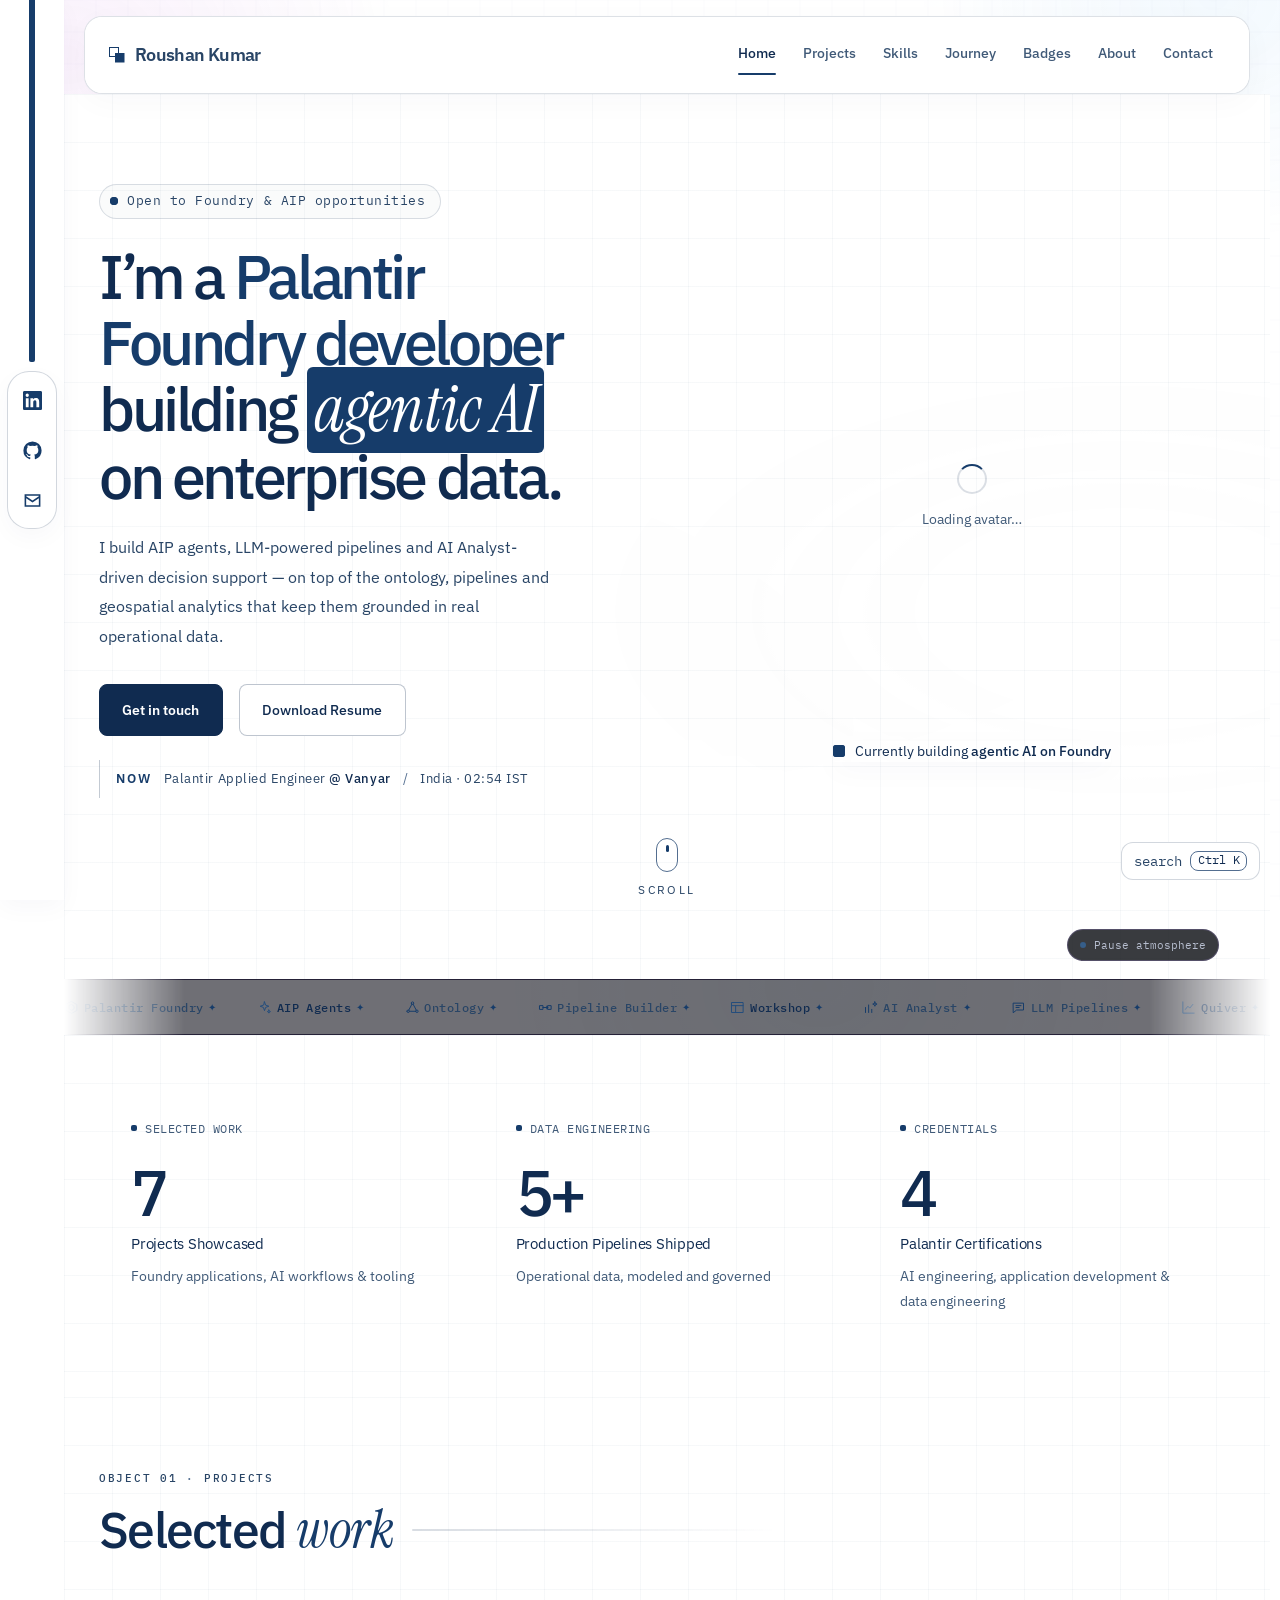
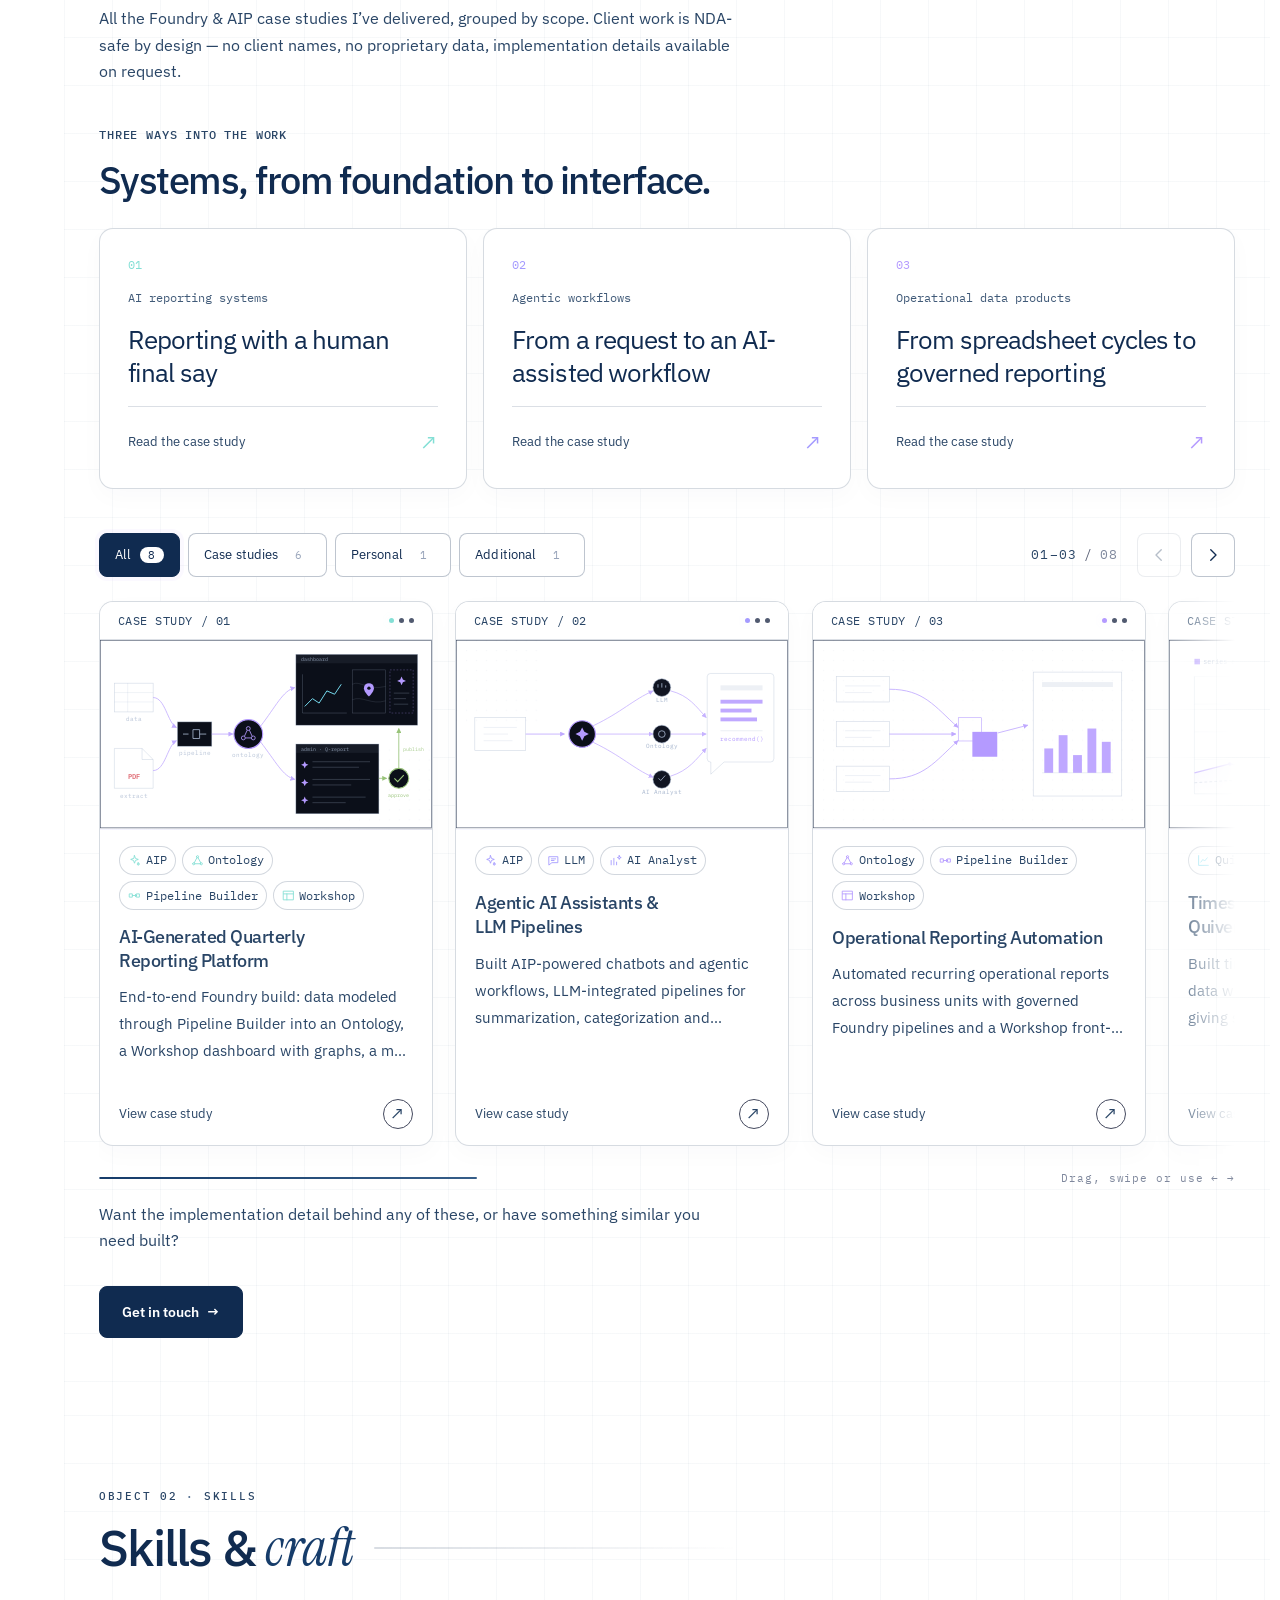
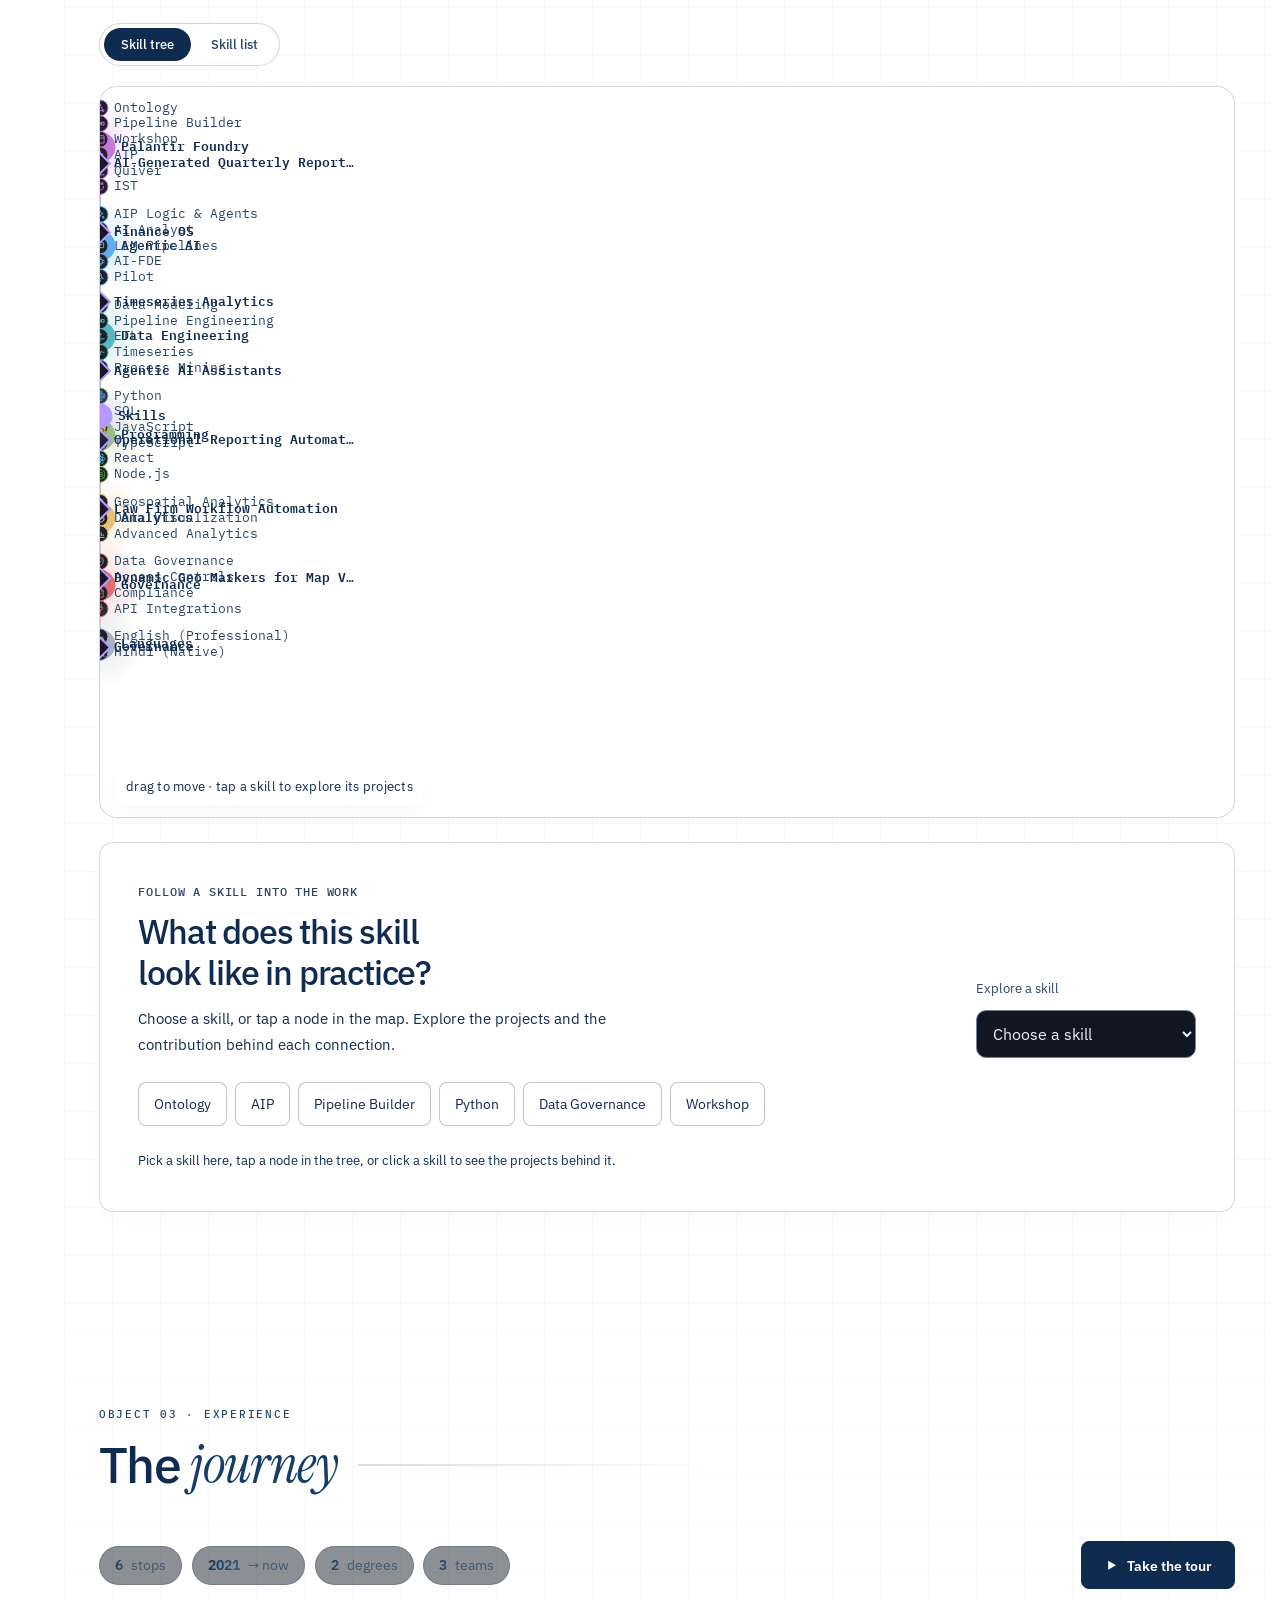
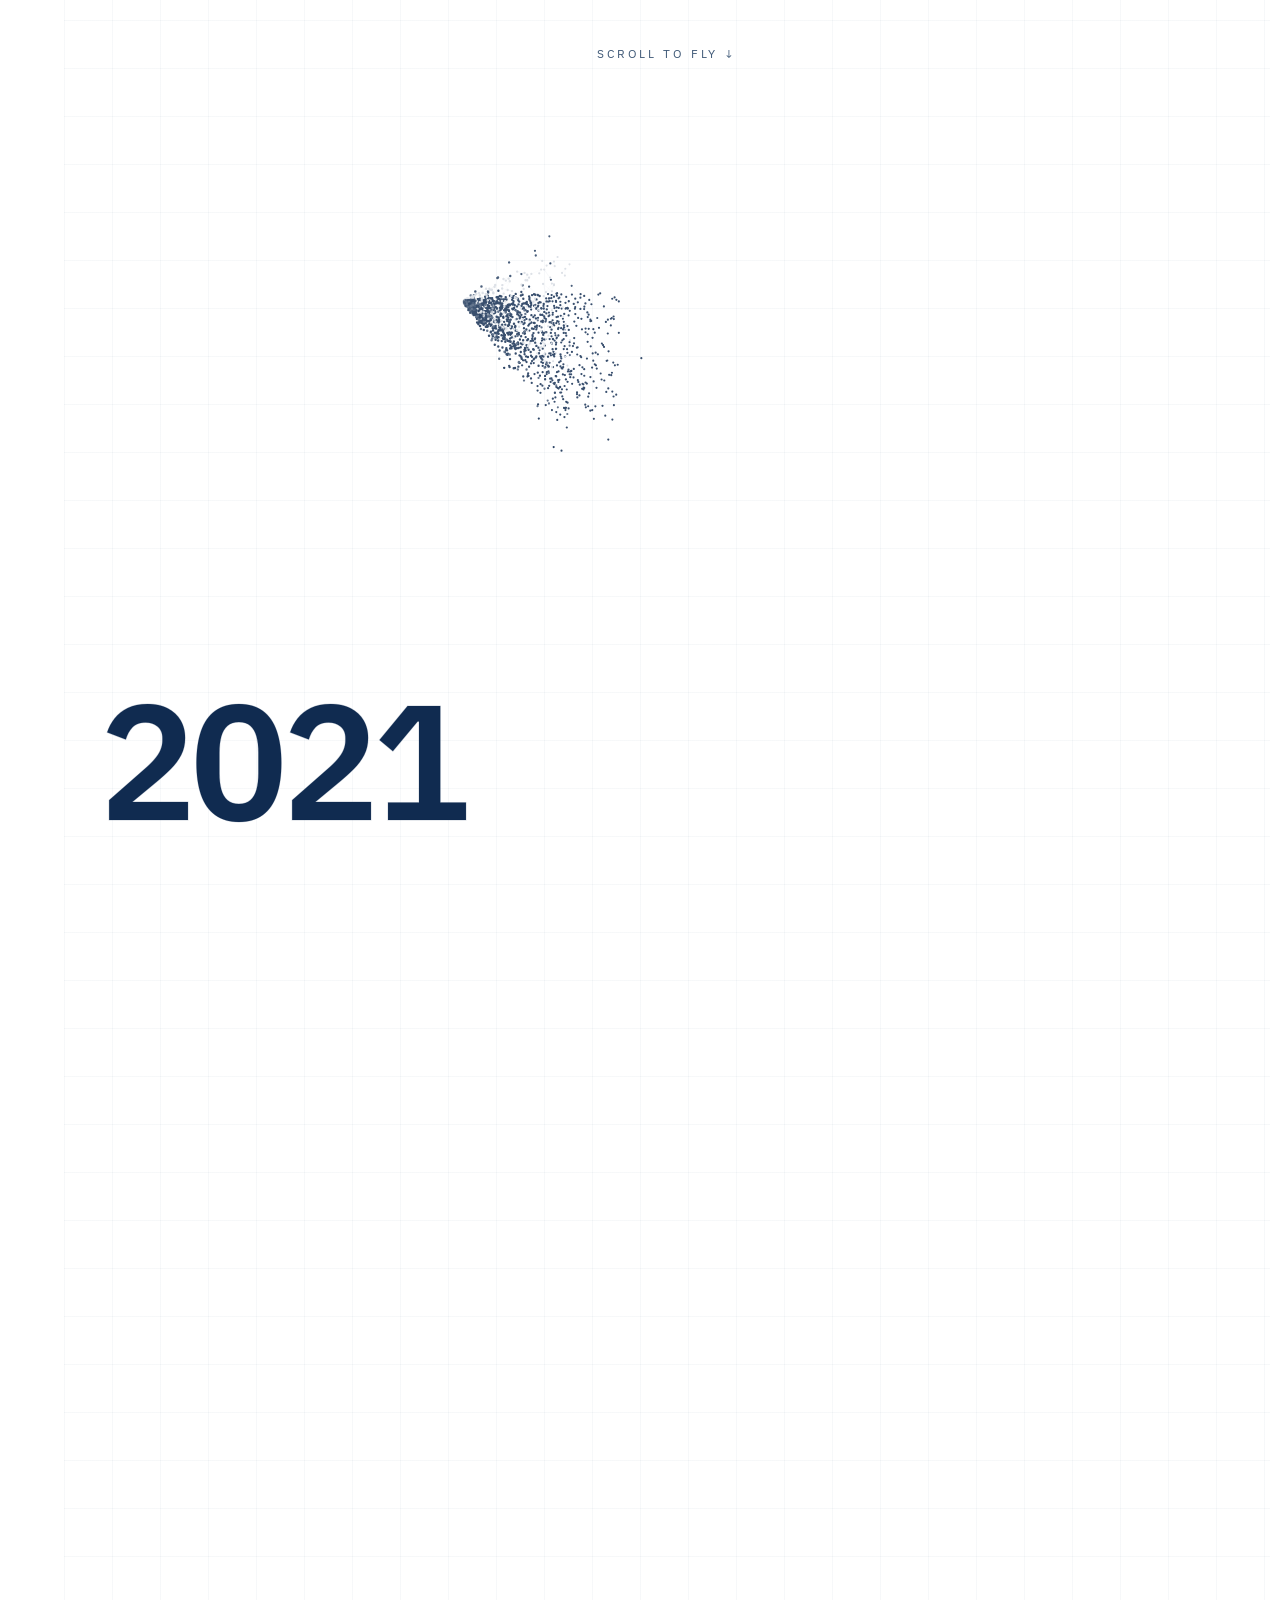
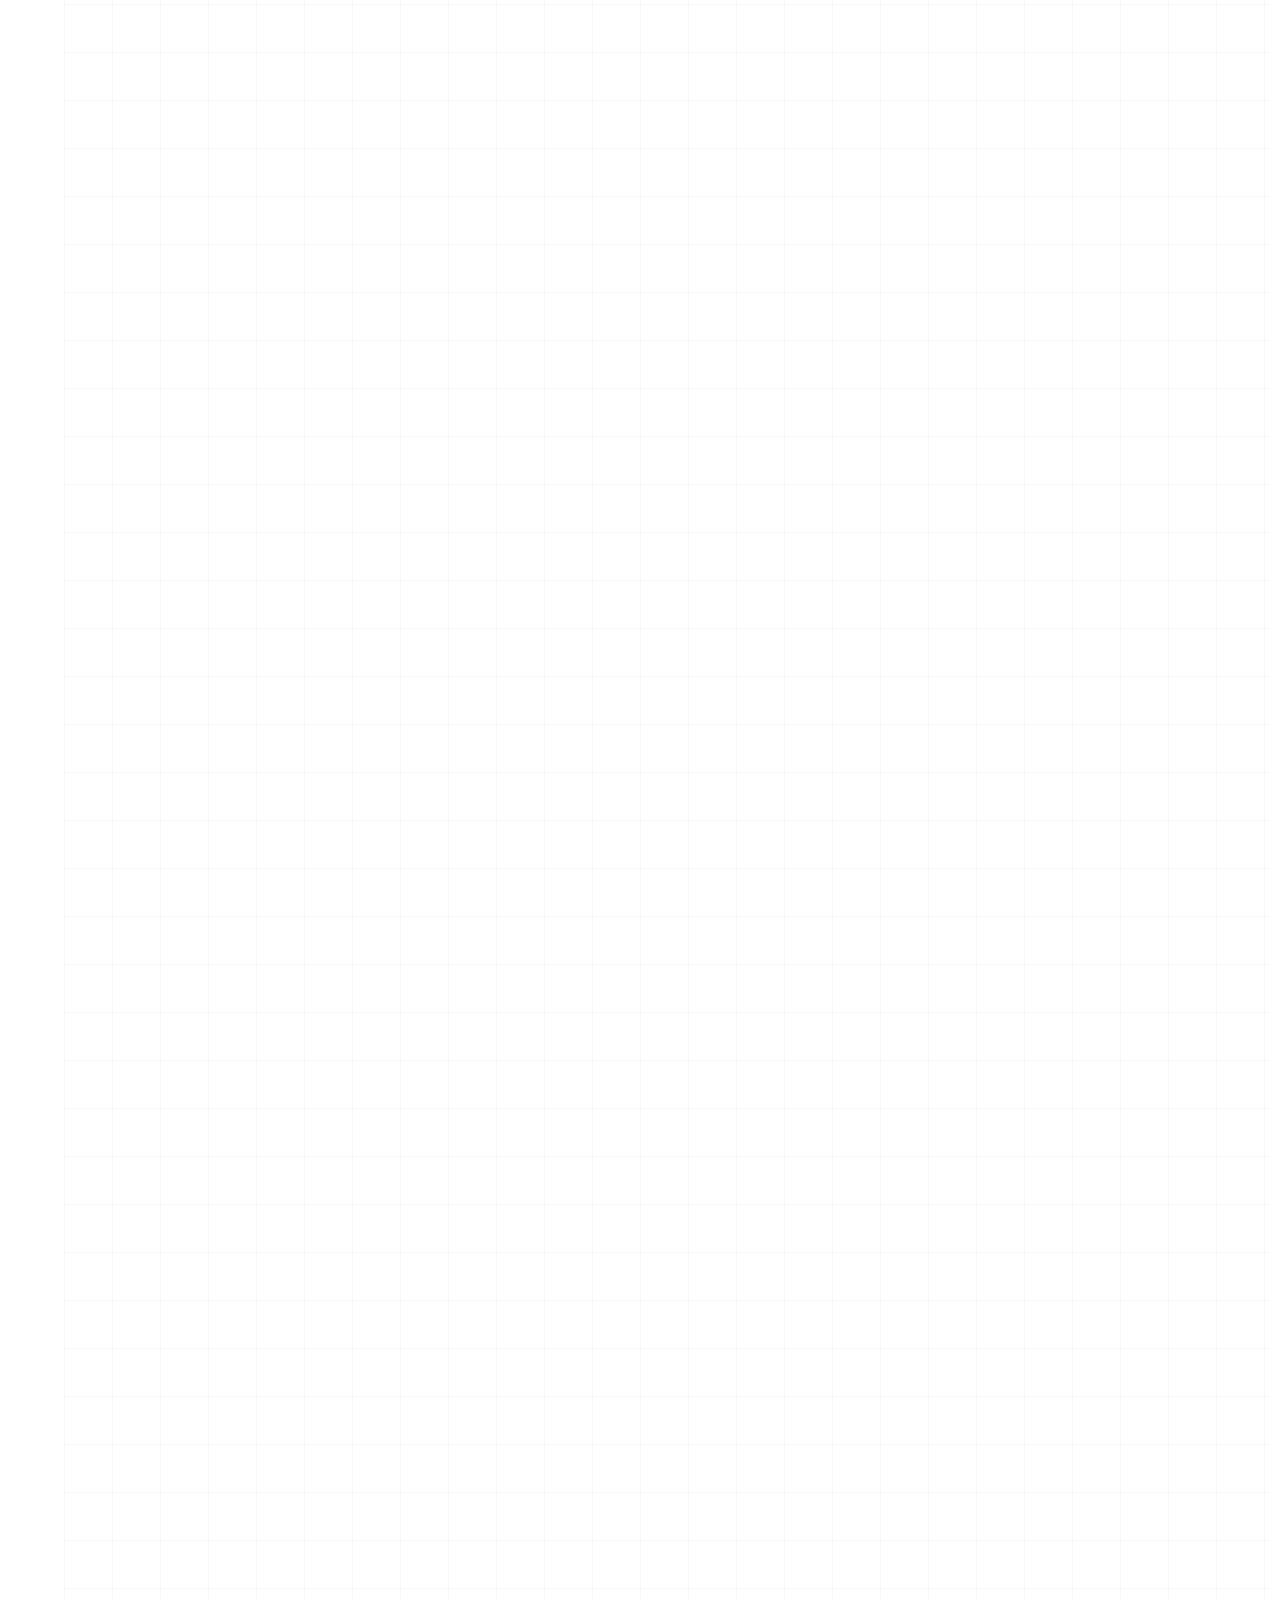
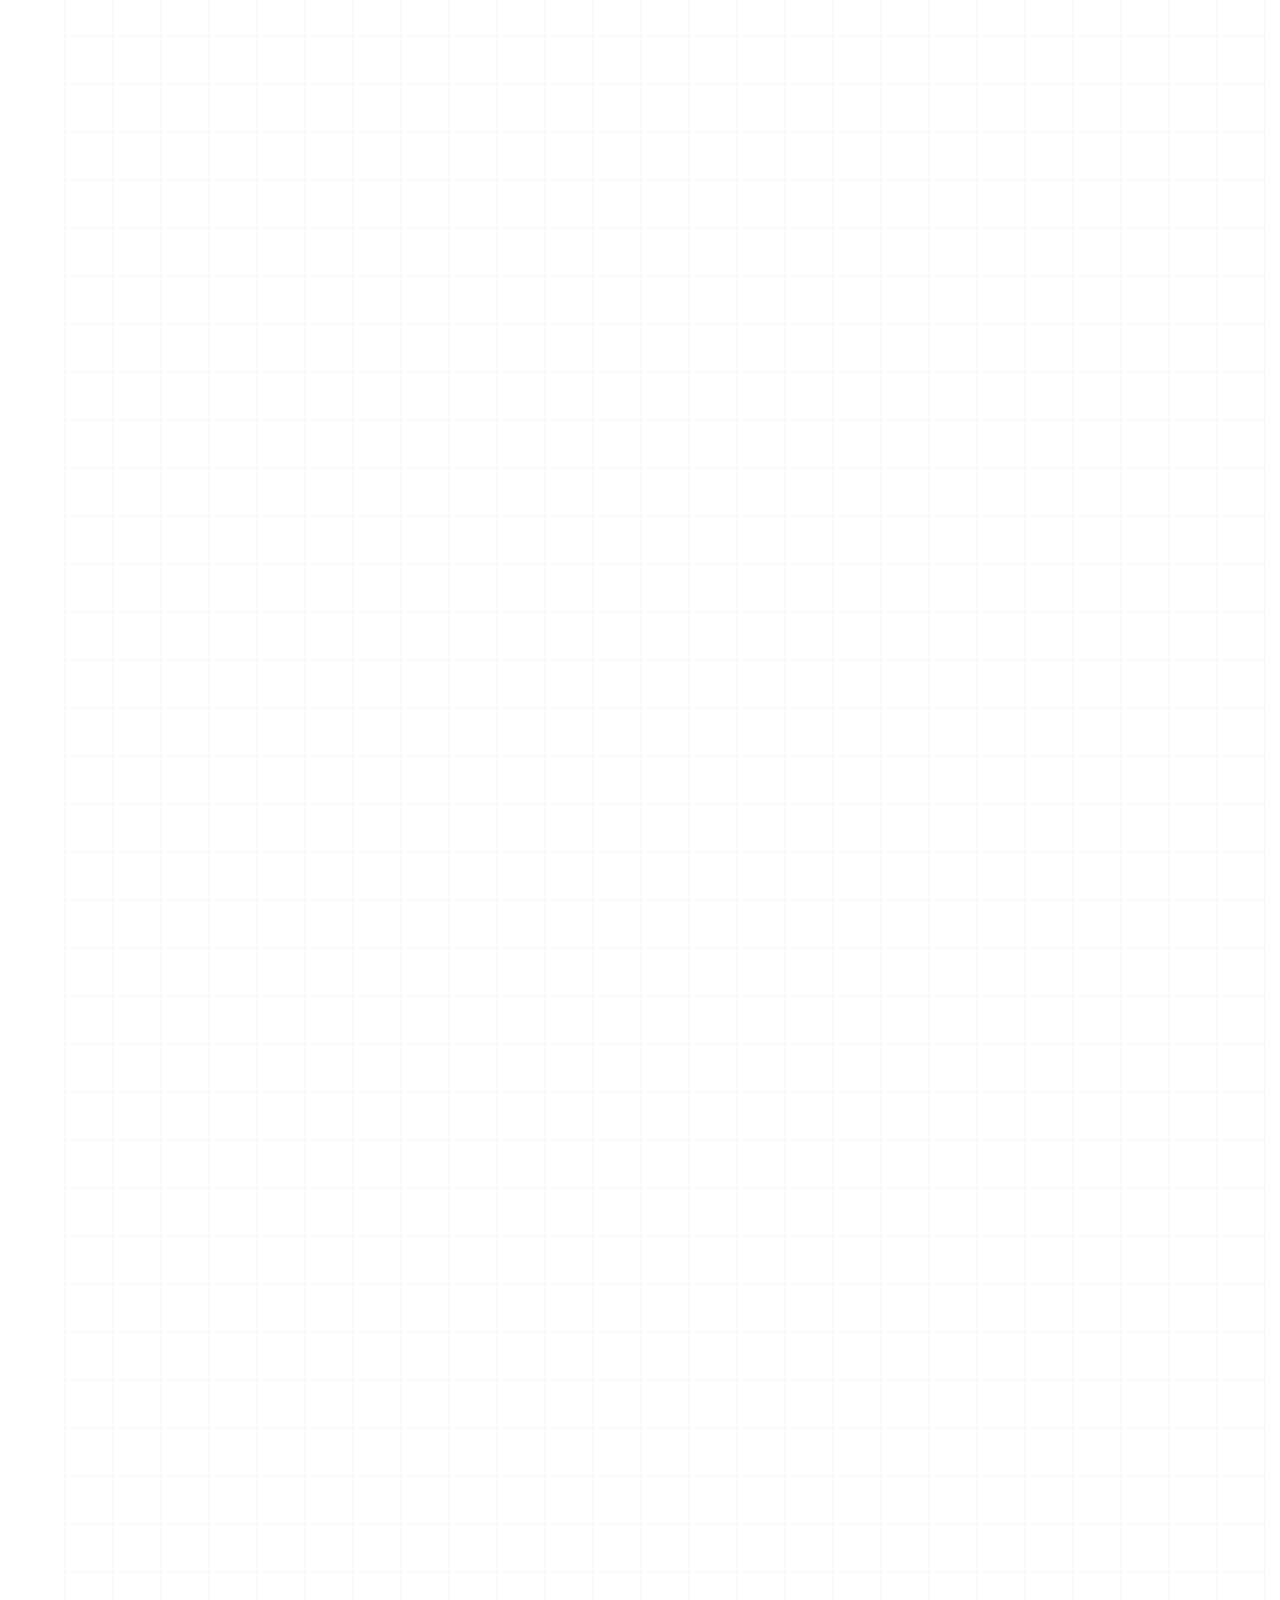
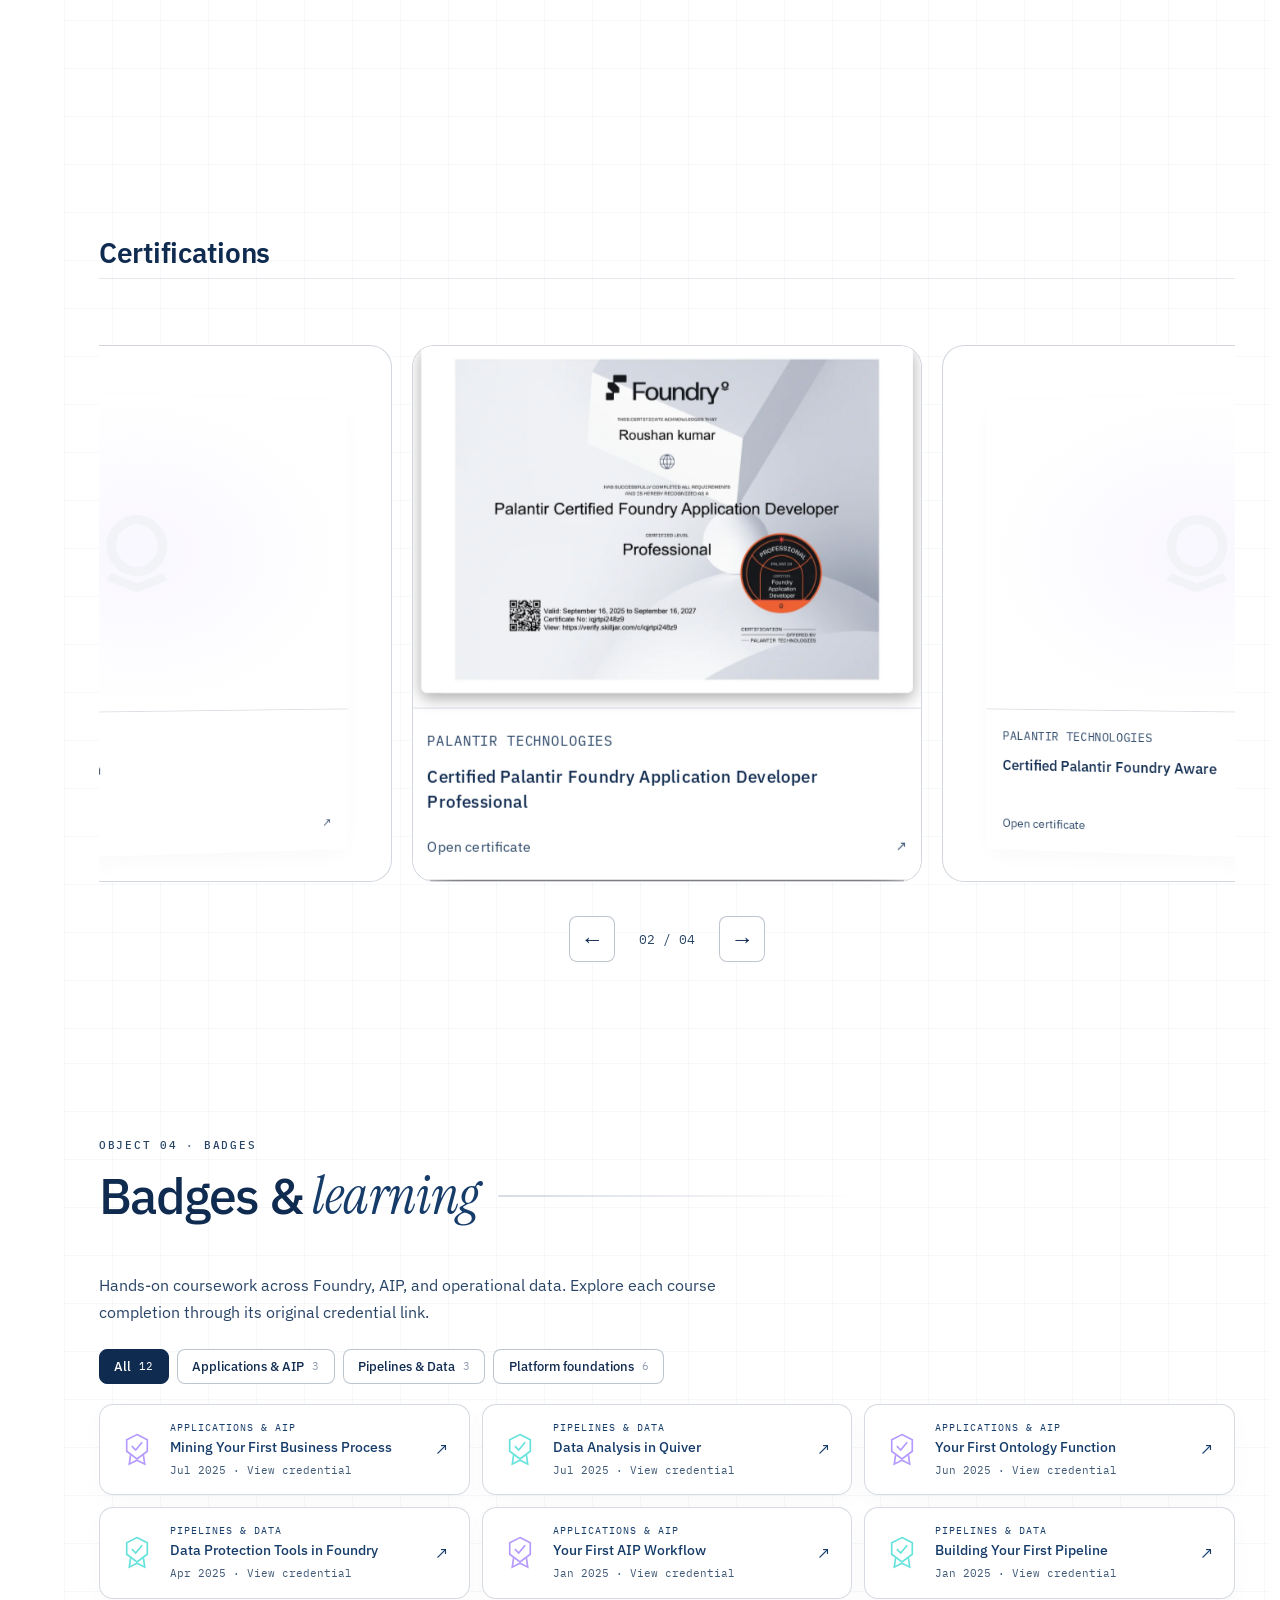
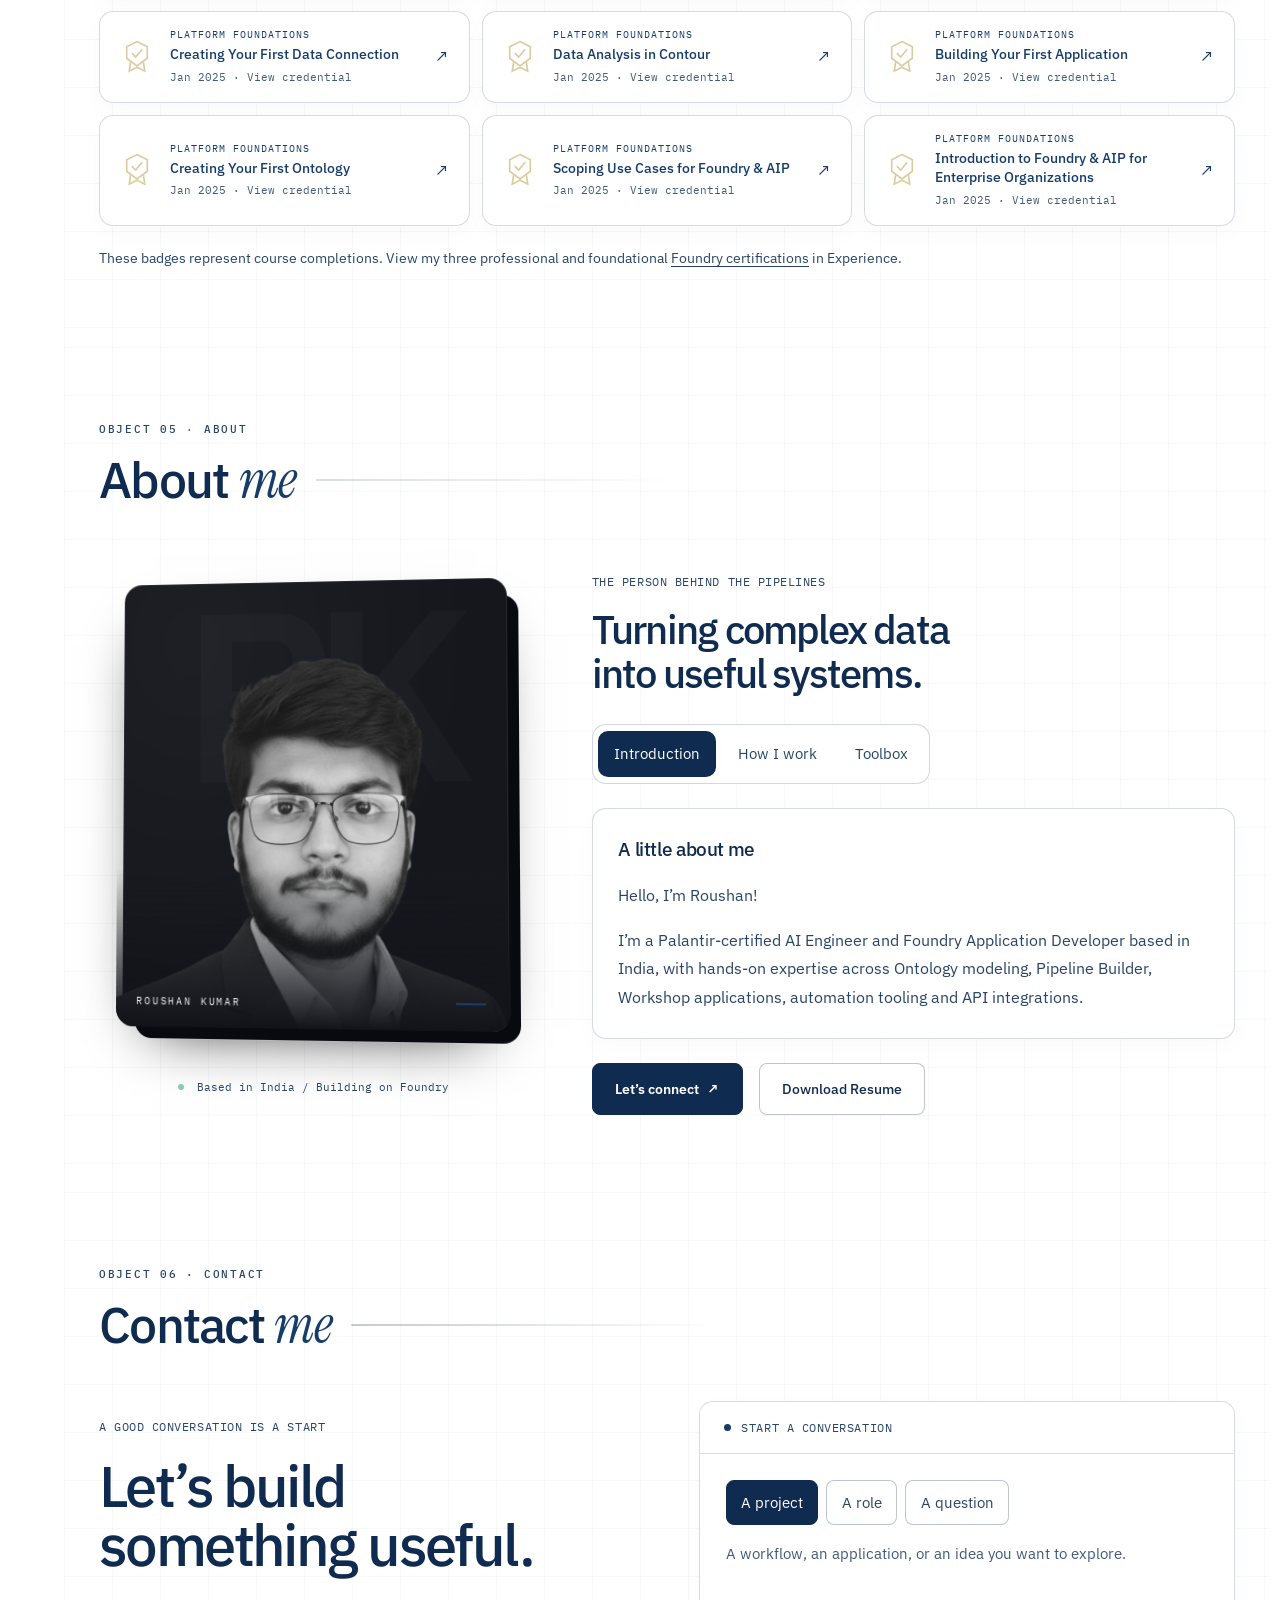
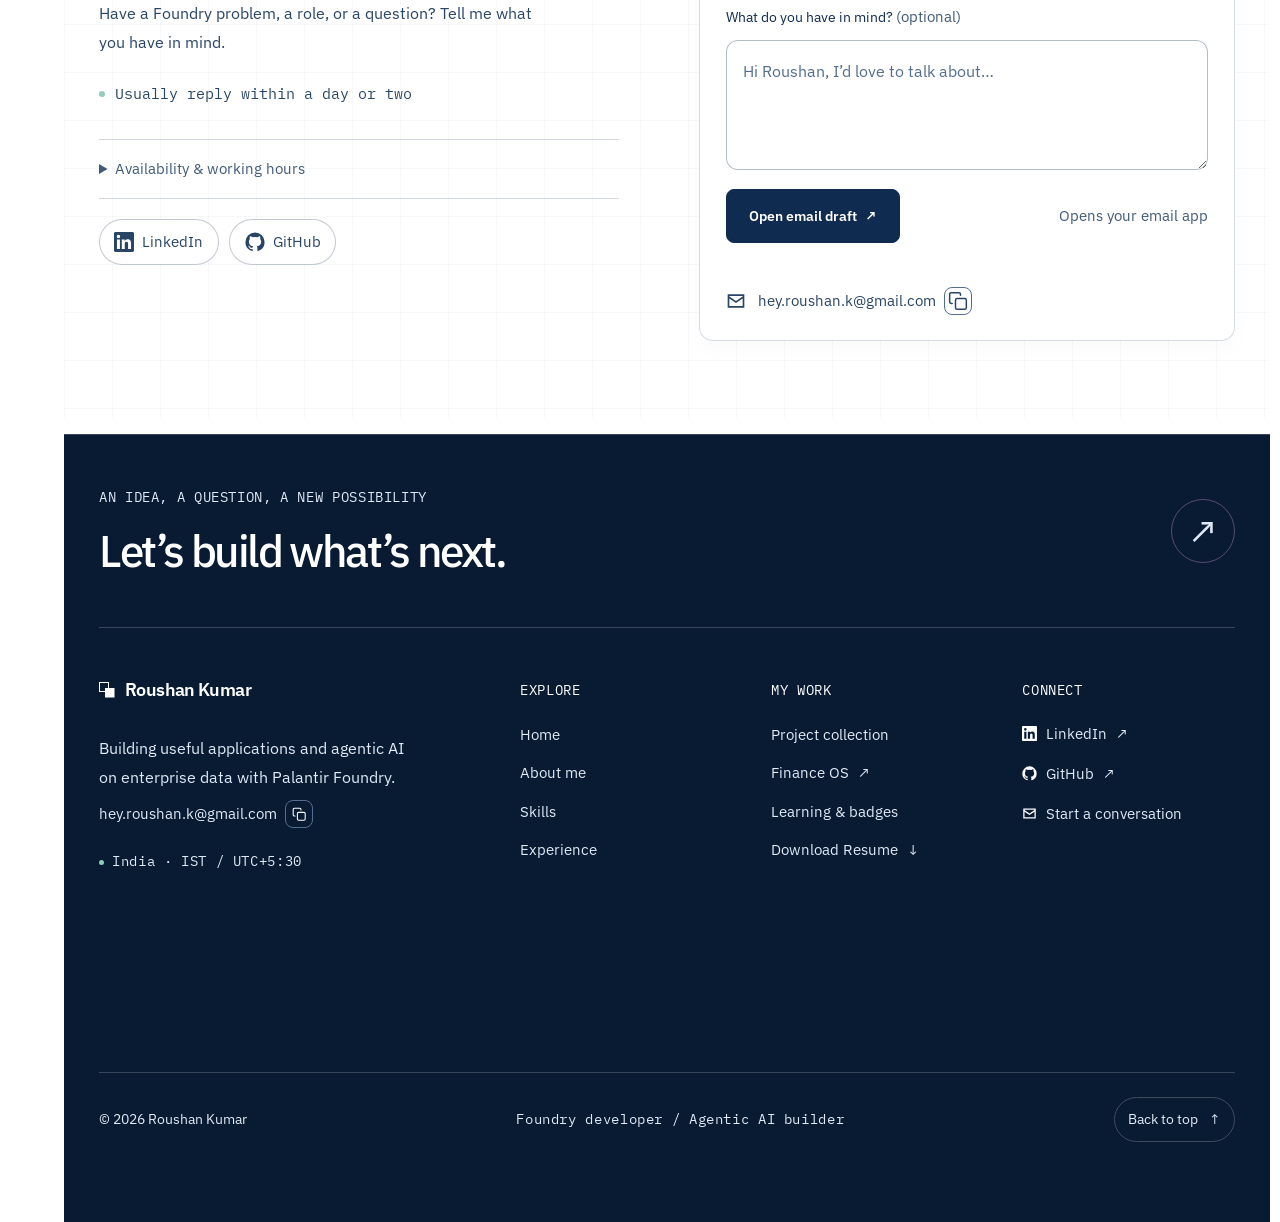
==== commit 1efcf67e: "Animate footer name with dots and page grid lettering" ====
--- a/index.html
+++ b/index.html
@@ -254,6 +254,8 @@
 </head>
 <body>
 <svg aria-hidden="true" width="0" height="0" style="position:absolute;pointer-events:none"><defs><filter id="navy-duotone" color-interpolation-filters="sRGB"><feColorMatrix type="matrix" values=".199 .669 .067 0 .063 .176 .593 .060 0 .169 .147 .491 .049 0 .314 0 0 0 1 0"/></filter><filter id="navy-on-white" color-interpolation-filters="sRGB"><feColorMatrix type="matrix" values="-.199 -.669 -.067 0 1 -.176 -.593 -.060 0 1 -.147 -.491 -.049 0 1 0 0 0 1 0"/></filter></defs></svg>
+
+
 
 
 
@@ -975,5 +977,6 @@
 <script src="js/signature.js?v=2" defer></script>
 <script src="js/navy-interactions.js?v=20261109" defer></script>
 <script src="js/modern-nav.js?v=20261109" defer></script>
+<script src="js/footer-name.js?v=20261109" defer></script>
 </body>
 </html>
--- a/css/white-navy.css
+++ b/css/white-navy.css
@@ -300,6 +300,13 @@
  animation:none!important; opacity:0; transform:translateY(-110vh); pointer-events:none;
 }
 html.social-rail-pending .avatar-loading-note { visibility:hidden; }
+body .footer.footer--studio .footer-wordmark { position:relative; transition:color .3s ease; }
+body .footer.footer--studio .footer-wordmark.is-dot-forming { color:transparent; -webkit-text-fill-color:transparent; }
+body .footer-name-dots { position:absolute; inset:-40px 0 auto; width:100%; height:calc(100% + 80px); pointer-events:none; transition:opacity .3s ease; }
+@media(prefers-reduced-motion:reduce) {
+ body .footer-name-dots { display:none; }
+ body .footer.footer--studio .footer-wordmark { transition:none; }
+}
 /* A navy footer gives white lettering comfortable contrast. */
 body .footer.footer--studio {
  --bg:#081b33; --white:#fff; --text:#e0e9f5; --accent:#fff;
@@ -313,6 +320,13 @@
 body .footer.footer--studio :is(.footer__email,.footer-links a,.footer-top):hover { color:#fff; text-decoration:underline; text-underline-offset:4px; }
 body .footer.footer--studio svg { color:#fff; fill:currentColor; }
 body .footer.footer--studio .footer-wordmark { color:rgba(255,255,255,.45); -webkit-text-fill-color:rgba(255,255,255,.45); opacity:1; -webkit-text-stroke:0; }
+body .footer.footer--studio .footer-wordmark:not(.is-dot-forming) {
+ background-image:linear-gradient(#163c6a30 1px,transparent 1px),linear-gradient(90deg,#163c6a30 1px,transparent 1px),linear-gradient(#fff,#fff);
+ background-size:48px 48px,48px 48px,100% 100%;
+ background-attachment:fixed;
+ background-clip:text; -webkit-background-clip:text;
+ color:transparent; -webkit-text-fill-color:transparent;
+}
 /* Quiet tab motion: hover stays local; the underline follows selection. */
 @media(min-width:900px) {
  body .header .nav__list { padding-bottom:3px; }
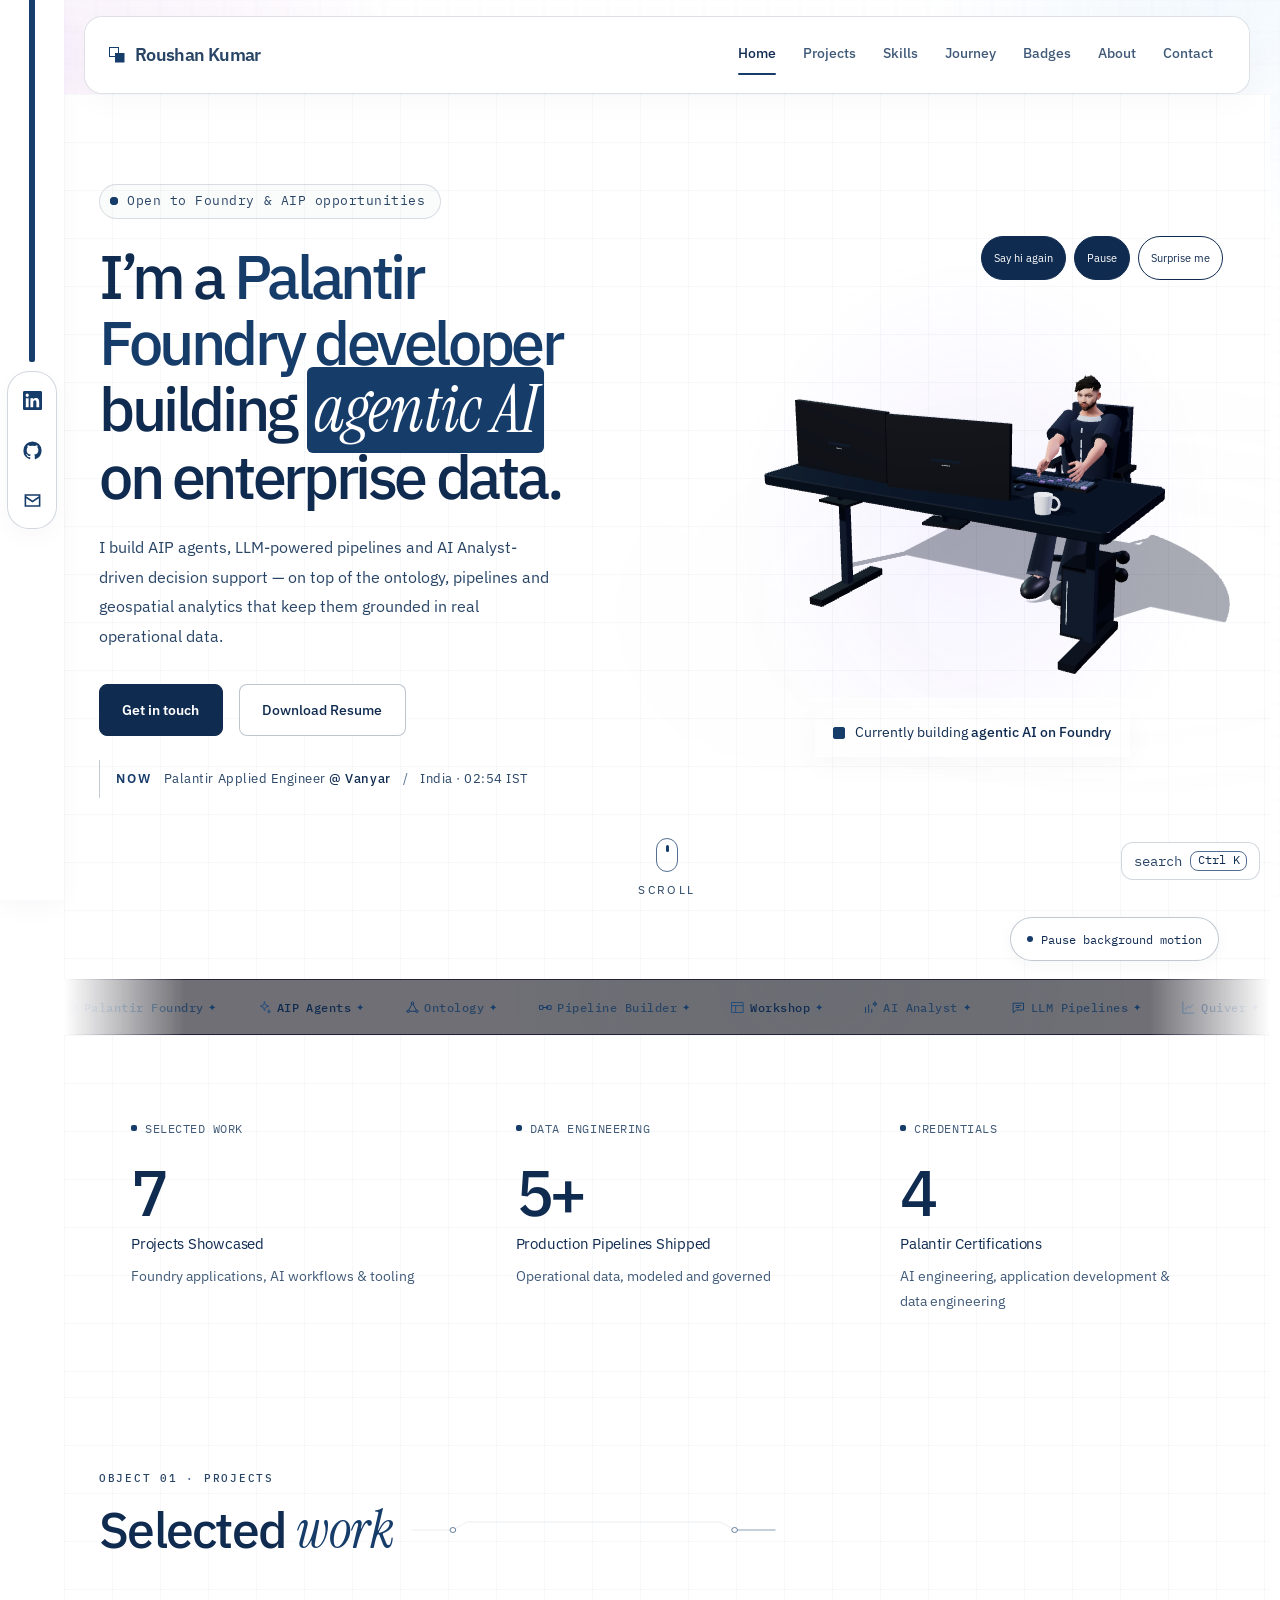
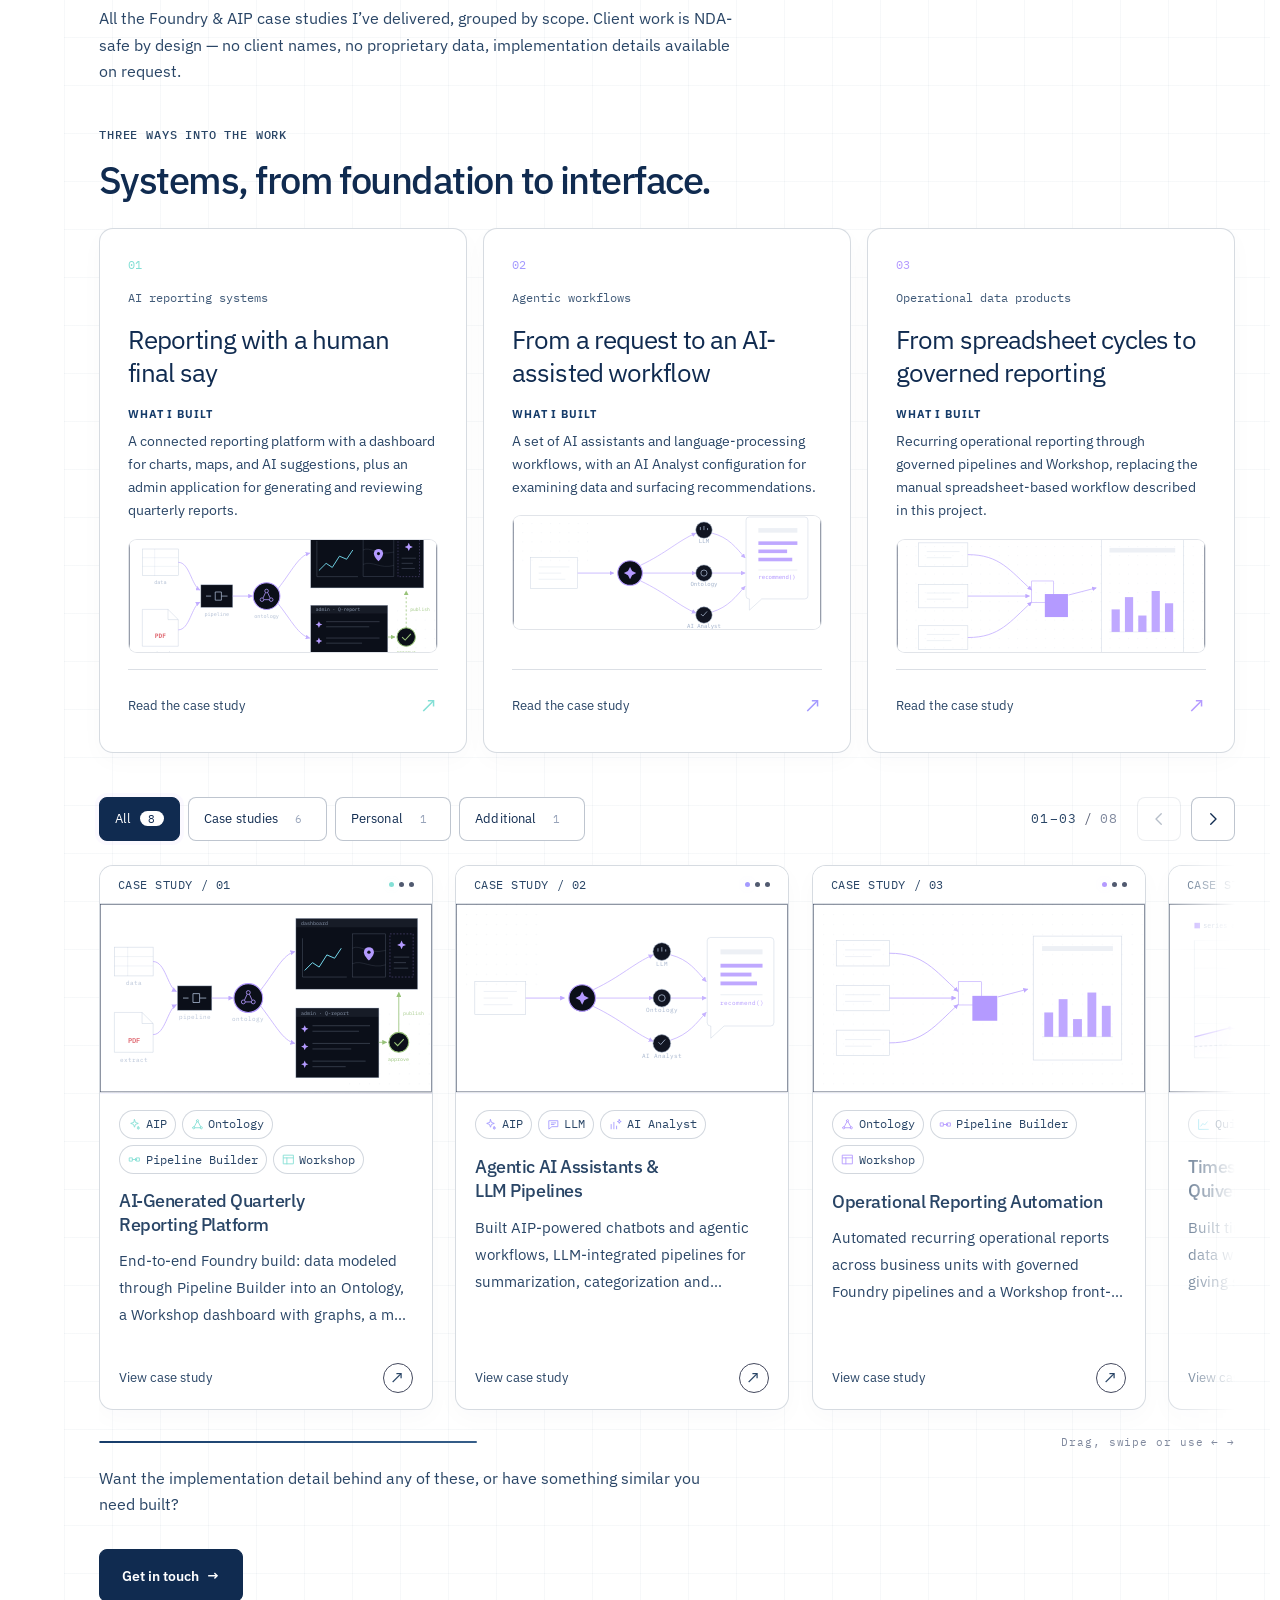
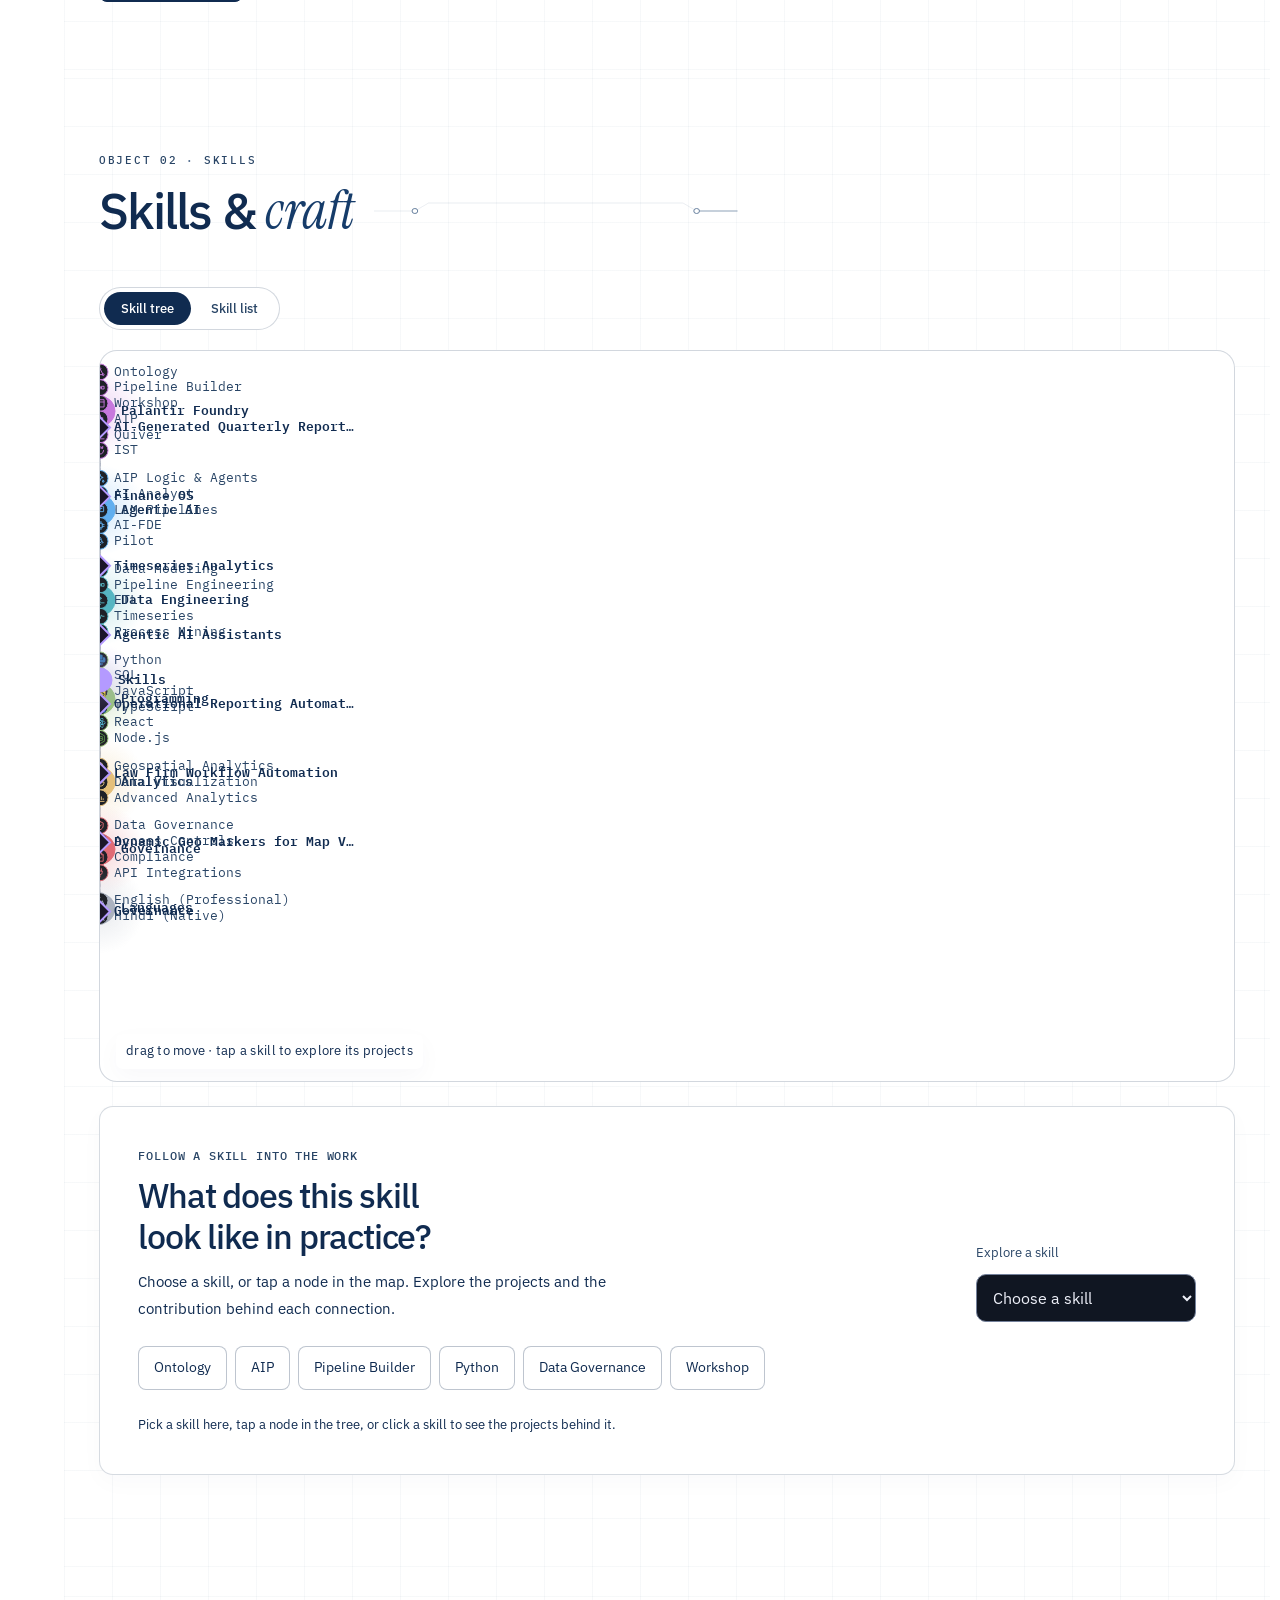
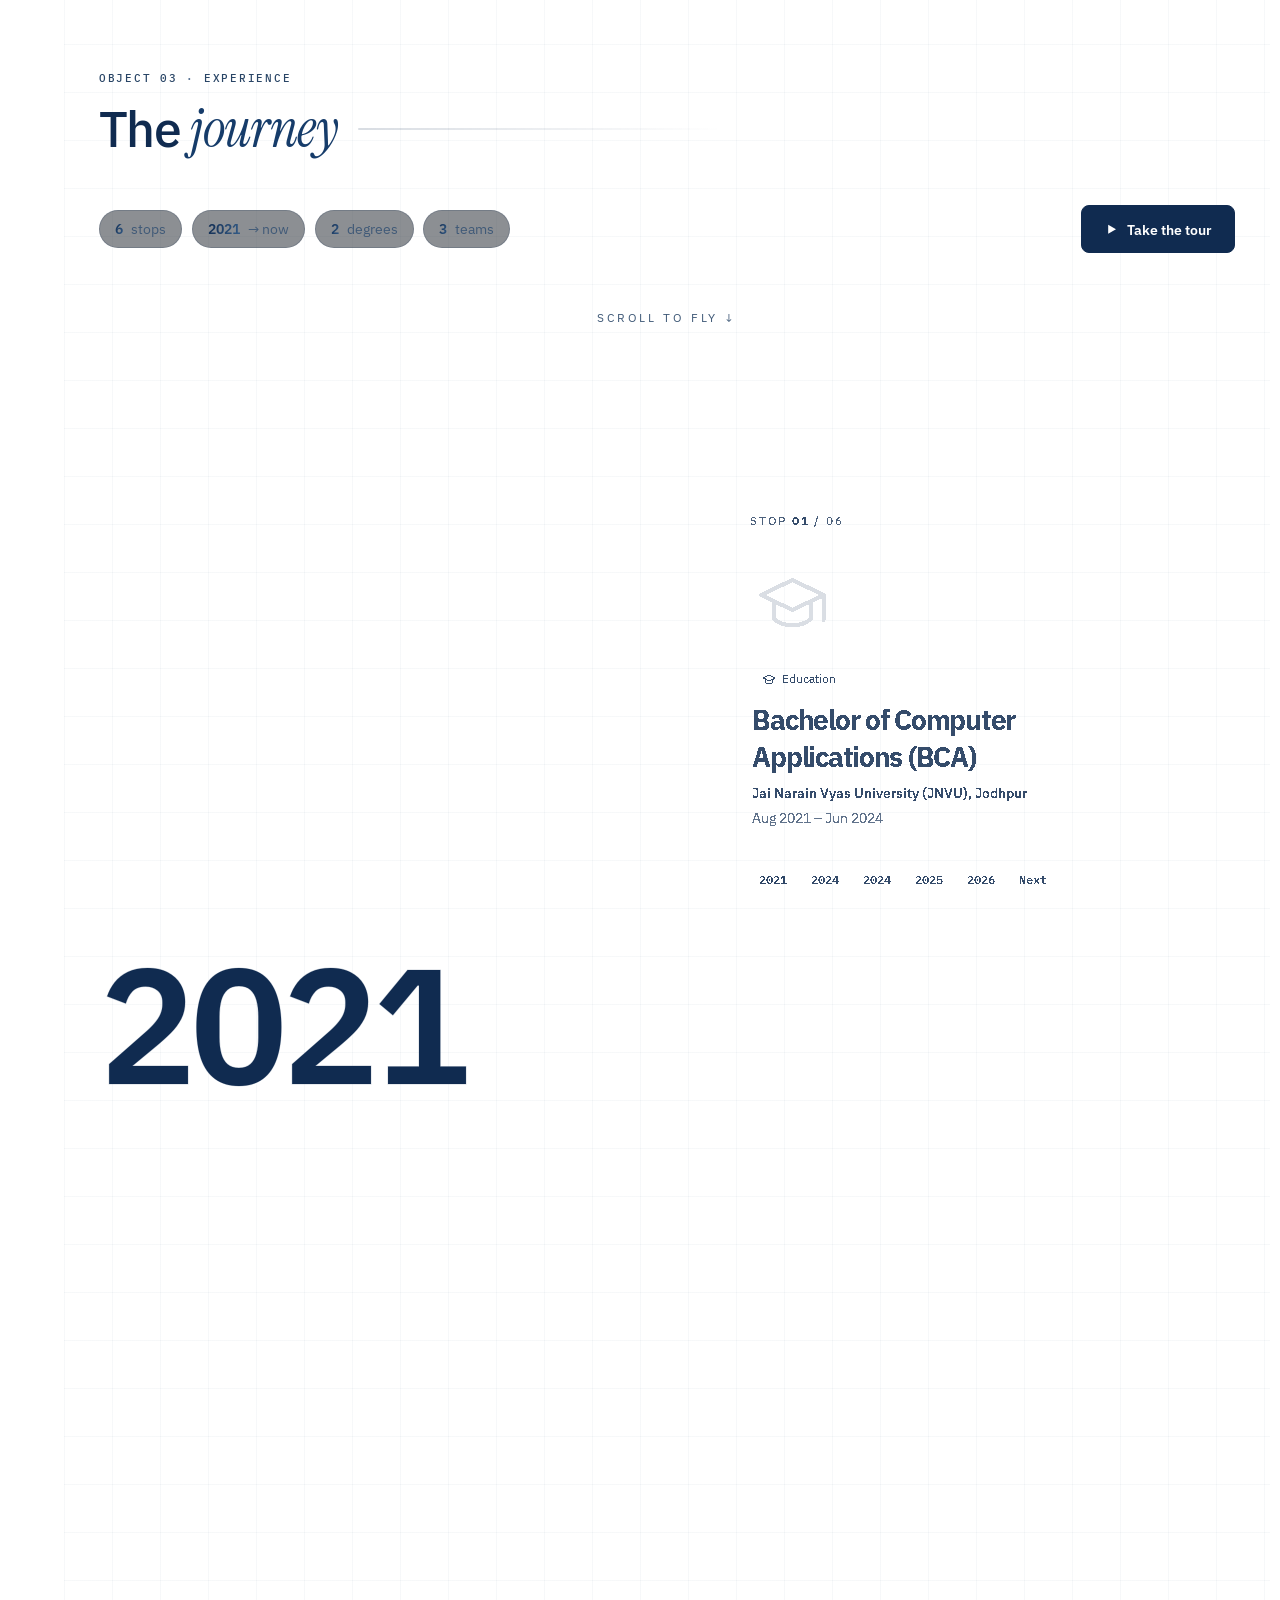
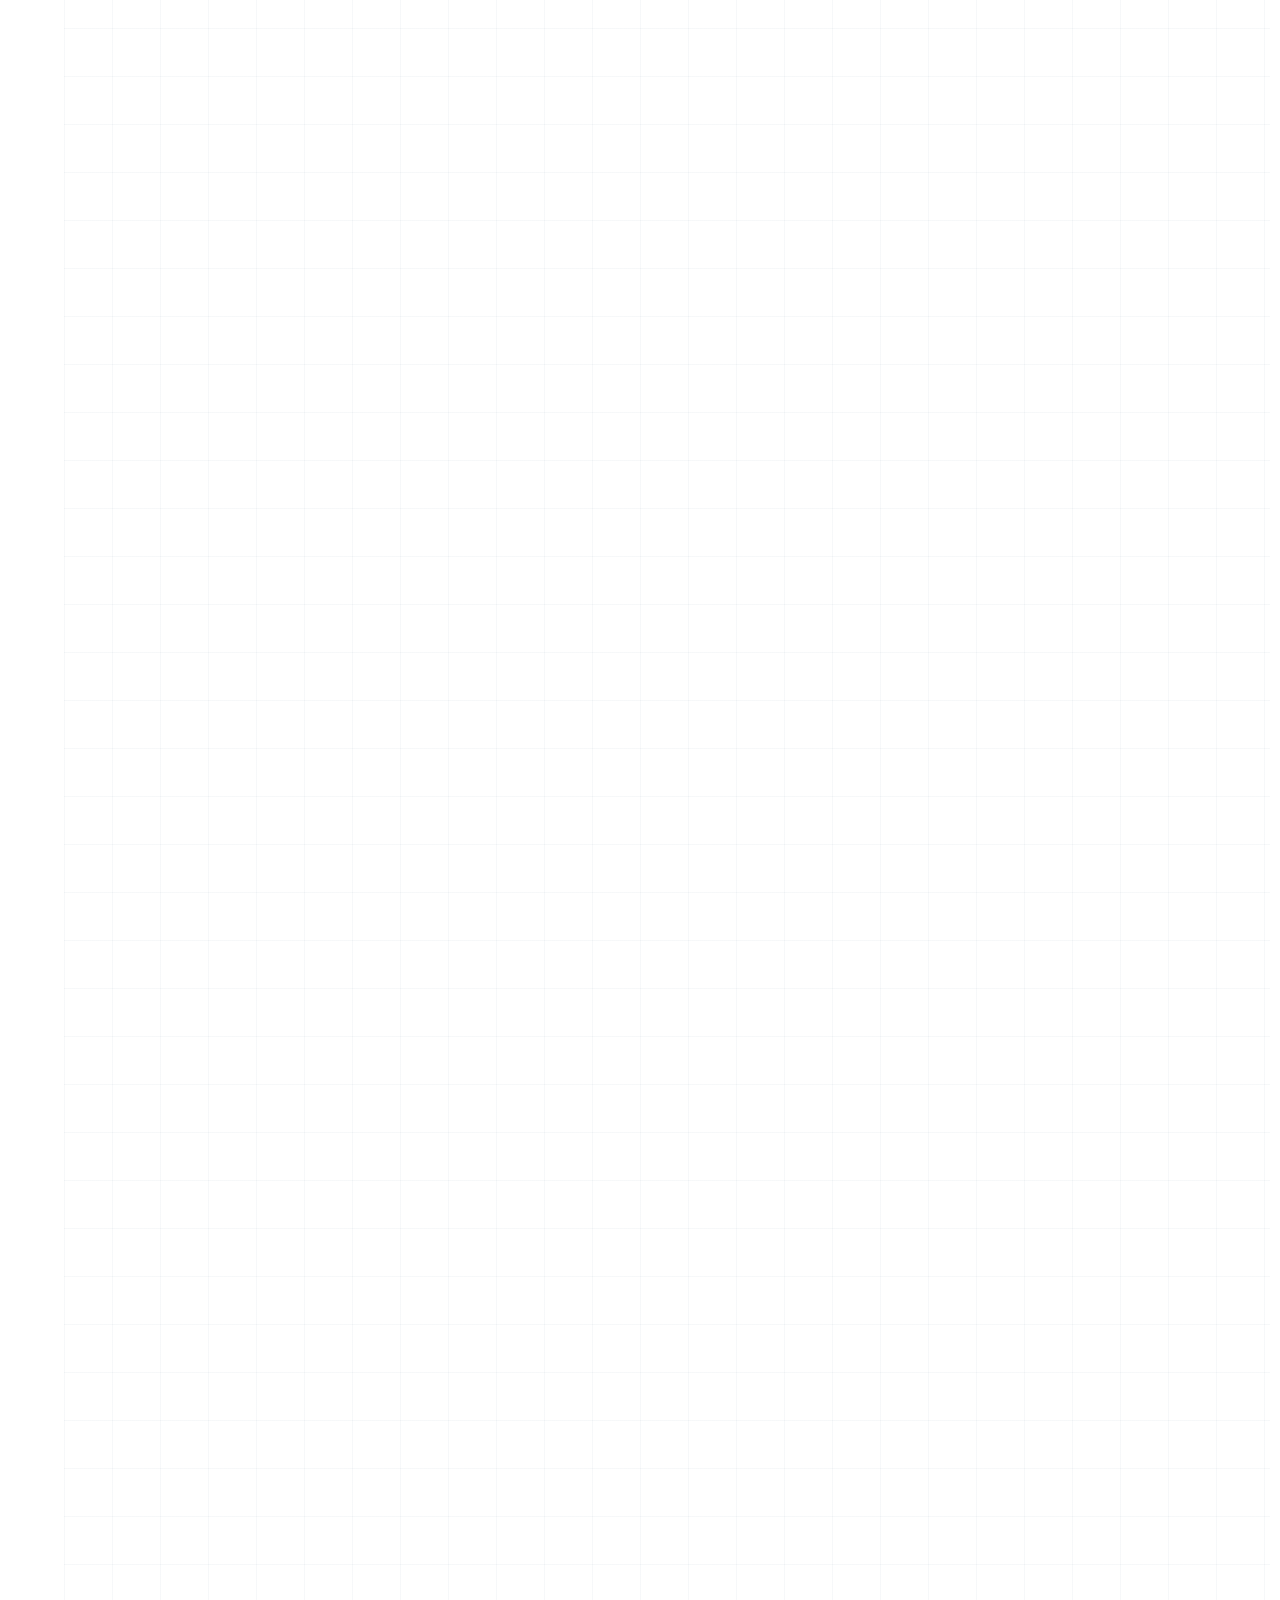
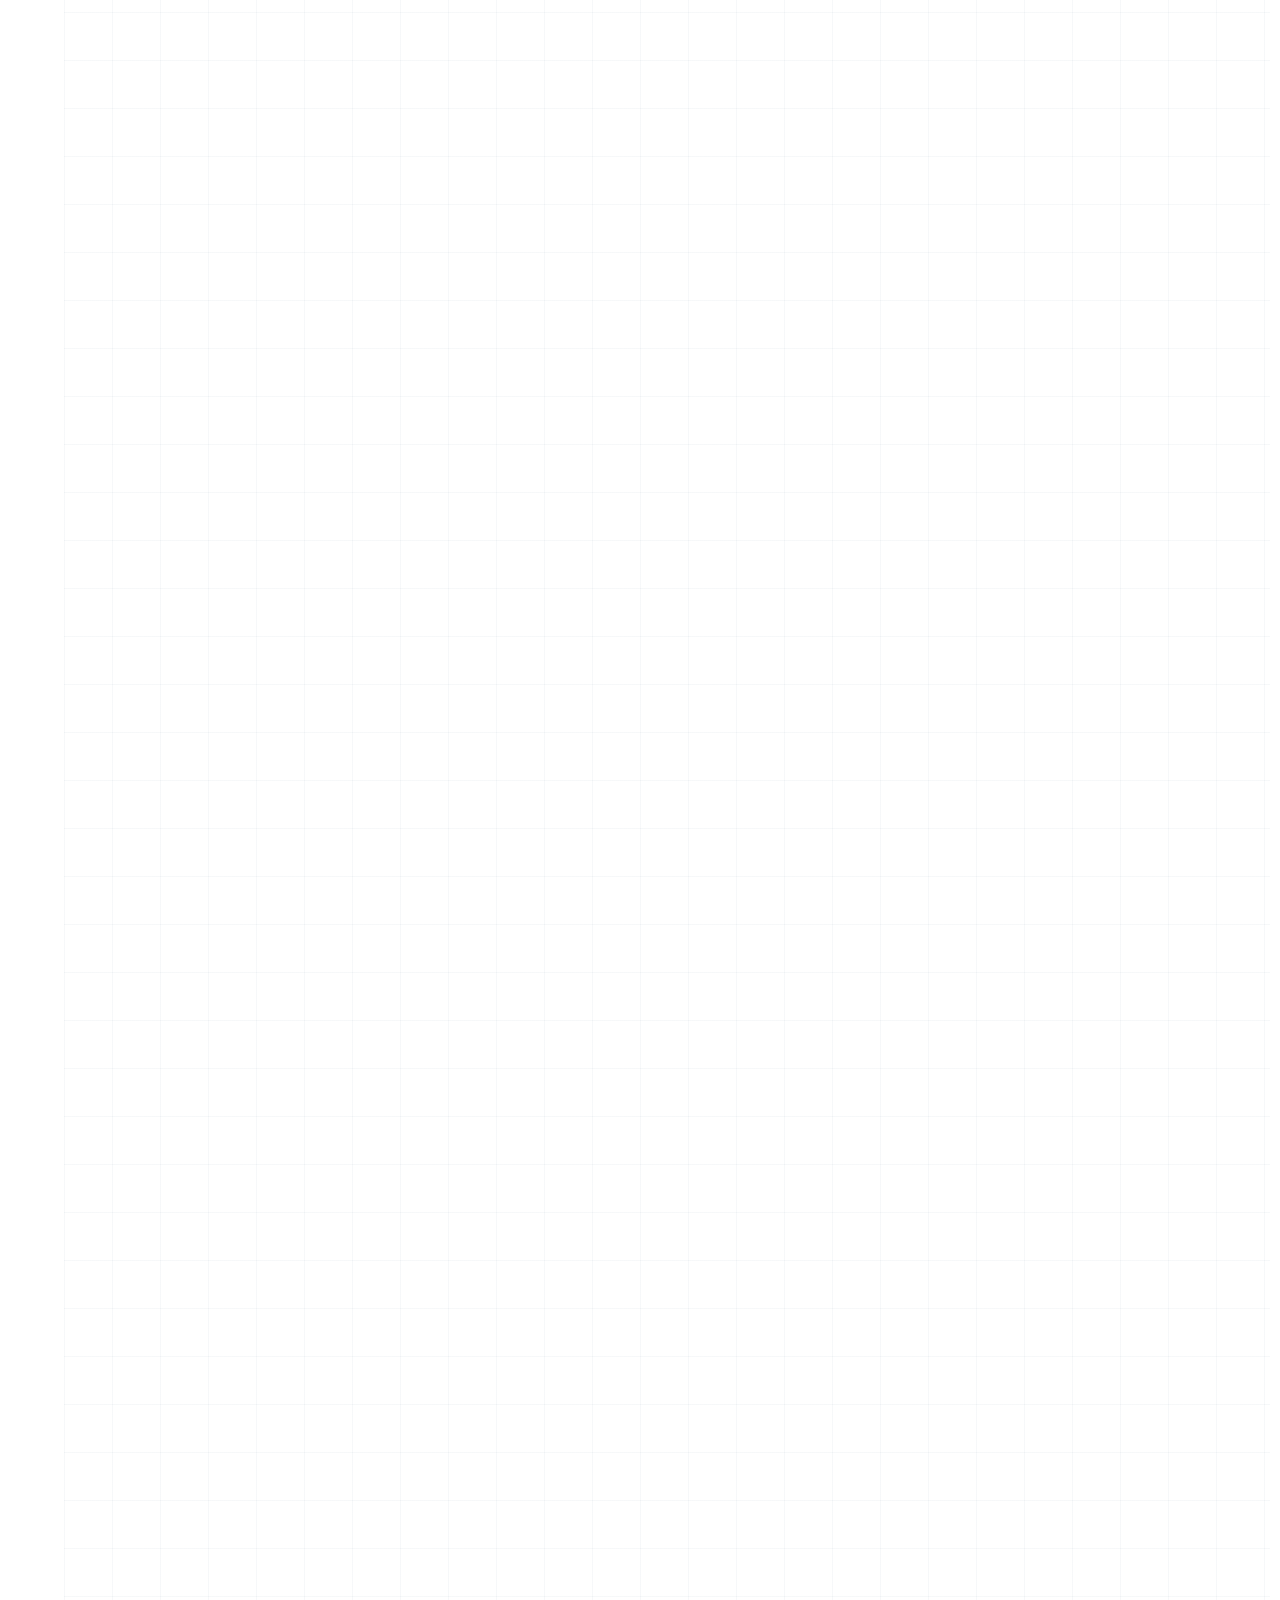
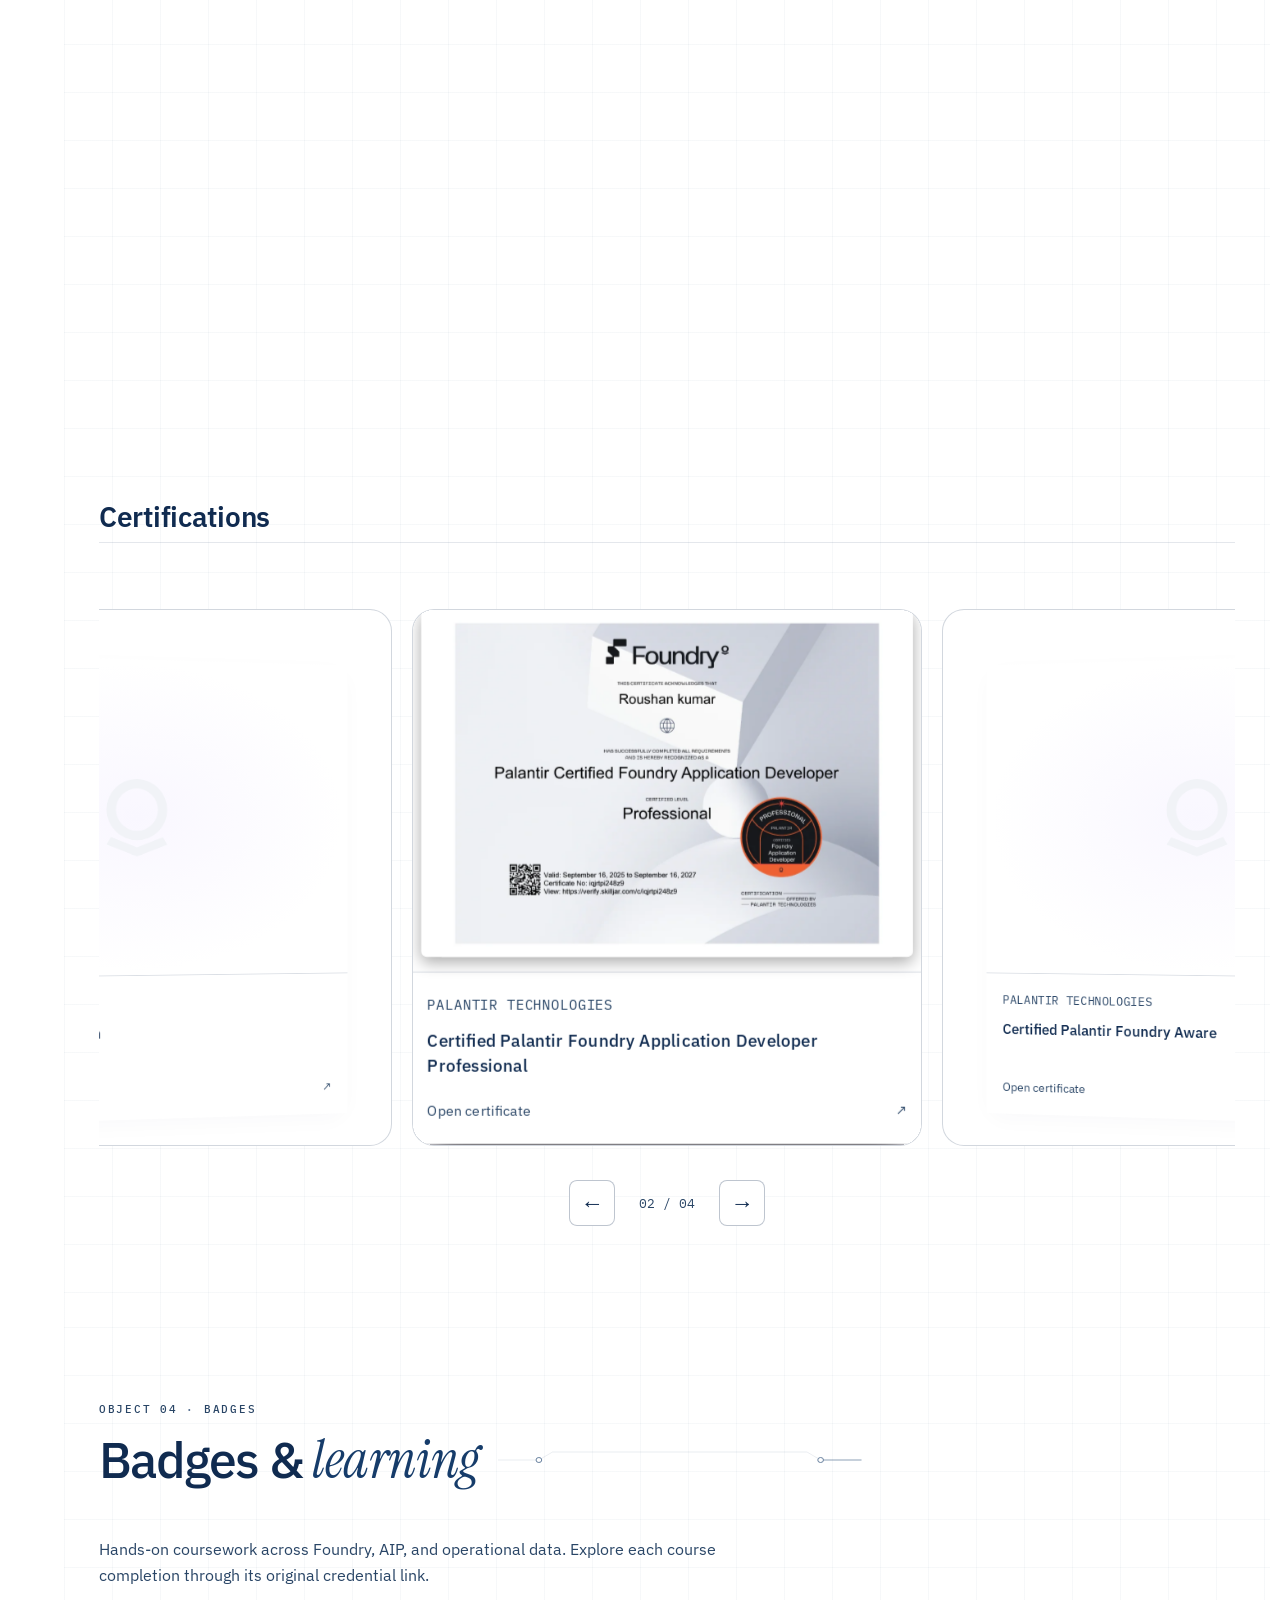
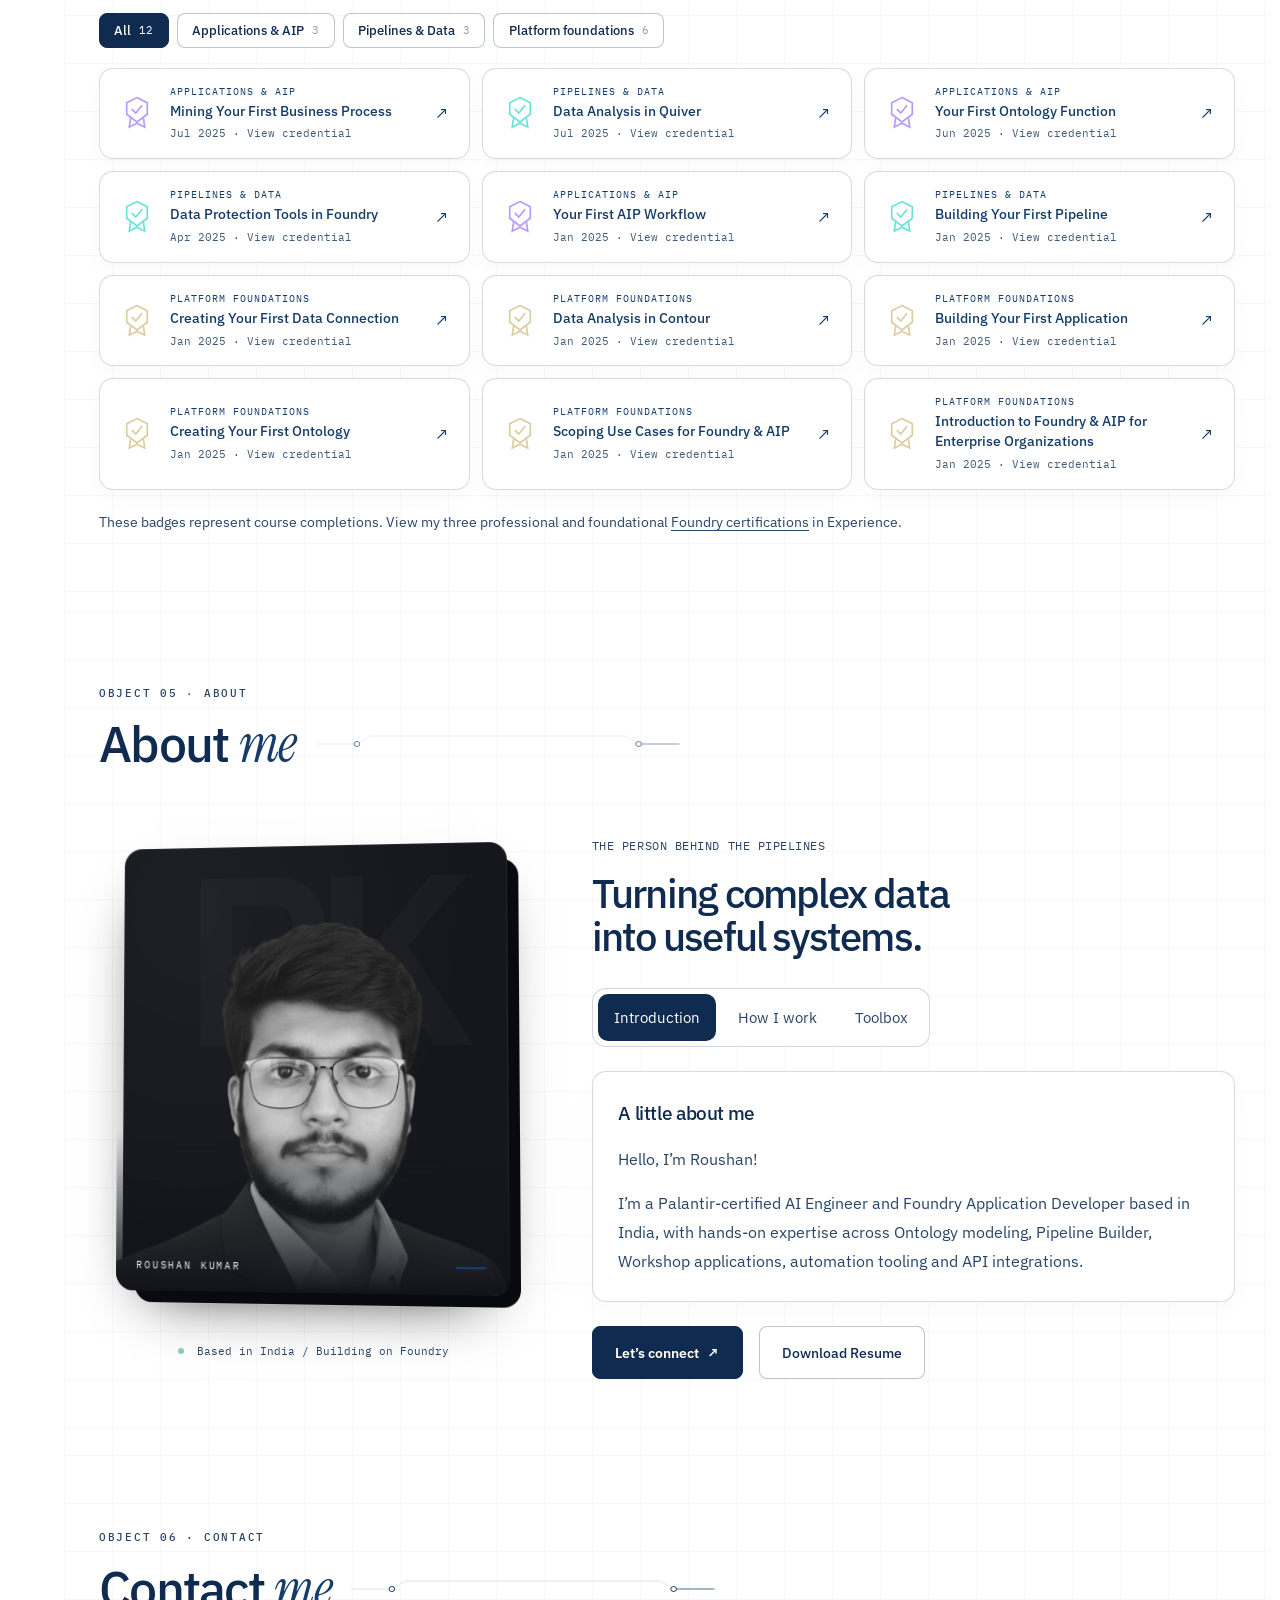
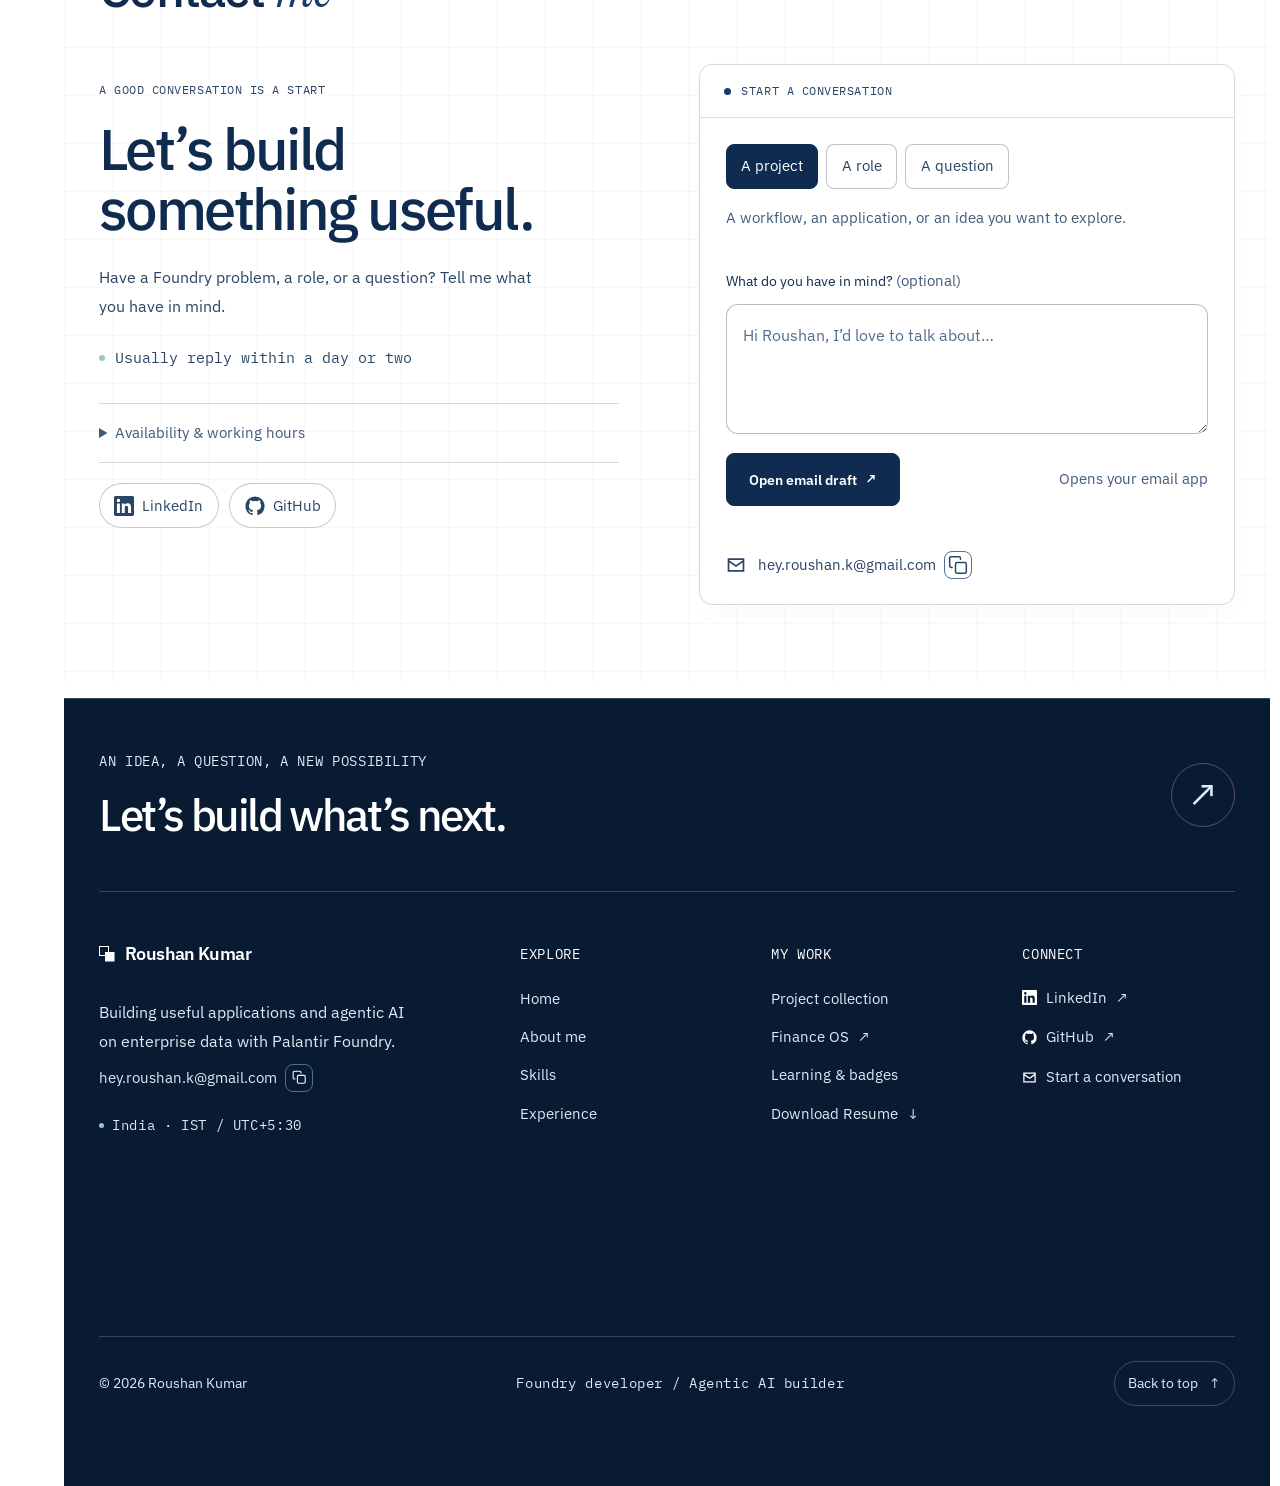
==== commit cf658834: "Improve project storytelling, mobile journey and avatar performance" ====
--- a/index.html
+++ b/index.html
@@ -251,6 +251,8 @@
  window.avatarLoadingTimer=setTimeout(window.avatarLoadFailed,40000);
 })();
 </script>
+<link rel="stylesheet" href="css/mobile-journey.css?v=20261109" />
+<link rel="stylesheet" href="css/creative-upgrades.css?v=20261109" />
 </head>
 <body>
 <svg aria-hidden="true" width="0" height="0" style="position:absolute;pointer-events:none"><defs><filter id="navy-duotone" color-interpolation-filters="sRGB"><feColorMatrix type="matrix" values=".199 .669 .067 0 .063 .176 .593 .060 0 .169 .147 .491 .049 0 .314 0 0 0 1 0"/></filter><filter id="navy-on-white" color-interpolation-filters="sRGB"><feColorMatrix type="matrix" values="-.199 -.669 -.067 0 1 -.176 -.593 -.060 0 1 -.147 -.491 -.049 0 1 0 0 0 1 0"/></filter></defs></svg>
@@ -978,5 +980,6 @@
 <script src="js/navy-interactions.js?v=20261109" defer></script>
 <script src="js/modern-nav.js?v=20261109" defer></script>
 <script src="js/footer-name.js?v=20261109" defer></script>
+<script src="js/creative-upgrades.js?v=20261109" defer></script>
 </body>
 </html>
--- a/css/mobile-journey.css
+++ b/css/mobile-journey.css
@@ -0,0 +1,56 @@
+/* The existing desktop journey is unchanged; phones get a readable timeline. */
+@media screen and (max-width:899px) {
+ body #experience .j3d,body #experience .trip__tour { display:none!important; }
+ body #experience .trip { margin-bottom:28px; }
+ body #experience .trip__stats { display:grid; grid-template-columns:repeat(2,minmax(0,1fr)); gap:10px; width:100%; }
+ body #experience .trip__stats li { padding:12px 14px; border:1px solid #102b5020; border-radius:10px; background:#fff; color:#405a78; font-size:.8125rem; }
+ body #experience .trip__stats strong { color:#102b50; }
+ body #experience .roadmap {
+  position:relative!important; width:100%!important; height:auto!important;
+  margin:0!important; padding:0!important; overflow:visible!important;
+  clip-path:none!important; white-space:normal!important;
+  display:flex; flex-direction:column; gap:0;
+ }
+ body #experience .roadmap::before,body #experience :is(.roadmap__svg,.roadmap__traveler,.roadmap__odo) { display:none; }
+ body #experience .roadmap > .milestone {
+  display:block; position:relative; padding:30px 0 22px 26px;
+  margin:0; min-width:0; opacity:1; transform:none;
+ }
+ body #experience .roadmap > .milestone::before {
+  content:''; position:absolute; left:5px; top:34px; bottom:-34px;
+  width:1px; background:#163c6a35;
+ }
+ body #experience .roadmap > .milestone:last-child::before { bottom:24px; background:linear-gradient(#163c6a35,transparent); }
+ body #experience .roadmap .milestone__node {
+  position:absolute; top:35px; left:0; width:11px; height:11px;
+  margin:0; border:2px solid #163c6a; border-radius:50%;
+  background:#fff; box-shadow:0 0 0 4px #fff;
+ }
+ body #experience .roadmap .milestone__year {
+  position:absolute; top:-28px; left:24px; white-space:nowrap;
+  font:600 .8125rem/1.4 var(--mono); color:#163c6a;
+ }
+ body #experience .roadmap .milestone__card {
+  display:block; width:100%; padding:20px; border:1px solid #102b5026;
+  border-radius:14px; background:#fff; color:#294566;
+  box-shadow:0 6px 20px #102b5005; backdrop-filter:none;
+  opacity:1; translate:none; scale:none; filter:none; transform:none;
+ }
+ body #experience .roadmap .milestone__card::before,
+ body #experience .roadmap .milestone__card::after { display:none; }
+ body #experience .roadmap .milestone.is-now .milestone__card { border-color:#163c6a70; box-shadow:inset 3px 0 #163c6a,0 8px 24px #102b5008; }
+ body #experience .roadmap .milestone.is-now .milestone__node { background:#163c6a; }
+ body #experience .roadmap .milestone__meta { display:flex; flex-wrap:wrap; align-items:center; gap:8px; margin:0 0 14px; }
+ body #experience .roadmap .milestone__step { display:none; }
+ body #experience .roadmap .milestone__tag { background:#163c6a08; border:0; border-radius:6px; padding:5px 8px; color:#294566; font-size:.6875rem; }
+ body #experience .roadmap .milestone__now { background:#163c6a; color:#fff; border-radius:6px; padding:5px 8px; font-size:.6875rem; }
+ body #experience .roadmap .milestone__title { color:#102b50; font-size:1.125rem; line-height:1.35; font-weight:600; letter-spacing:-.025em; }
+ body #experience .roadmap .milestone__org { color:#294566; font-size:.875rem; line-height:1.6; margin-top:9px; }
+ body #experience .roadmap .milestone__when { color:#405a78; font-size:.75rem; line-height:1.7; margin-top:4px; }
+ body #experience .roadmap :is(.milestone__text,.milestone__list li) { color:#294566; font-size:.875rem; line-height:1.8; }
+ body #experience .roadmap .milestone__list { gap:8px; }
+ body #experience .roadmap .milestone__list li::before { color:#163c6a; }
+ body #experience .roadmap .milestone__chips { display:flex; flex-wrap:wrap; gap:6px; margin-top:16px; }
+ body #experience .roadmap .milestone__chips li { background:#fff; border:1px solid #102b5026; border-radius:6px; color:#294566; padding:4px 8px; font-size:.6875rem; }
+ body #experience .roadmap .btn { min-height:44px; margin-top:16px; }
+}
--- a/css/creative-upgrades.css
+++ b/css/creative-upgrades.css
@@ -0,0 +1,50 @@
+/* Project discovery: a small architecture preview with depth and a scanning light. */
+body .selected-work__card { overflow:hidden; transform-style:preserve-3d; }
+body .project-peek { display:block; width:100%; aspect-ratio:2.7; position:relative; overflow:hidden; border:1px solid #102b5020; border-radius:9px; background:#fff; }
+body .project-peek img { width:100%; height:100%; object-fit:cover; object-position:center; transition:transform .6s cubic-bezier(.2,.8,.2,1); }
+body .project-peek::after { content:''; position:absolute; inset:0; background:linear-gradient(110deg,transparent 25%,#316bb522 48%,transparent 70%); transform:translateX(-130%); pointer-events:none; }
+body .selected-work__card:hover .project-peek::after,body .selected-work__card:focus-visible .project-peek::after { animation:project-scan 1s ease both; }
+body .selected-work__card:hover .project-peek img,body .selected-work__card:focus-visible .project-peek img { transform:scale(1.07); }
+body .selected-work__card .selected-work__name { transform:translateZ(12px); }
+body .selected-work__card .selected-work__action > span { transition:transform .3s ease; }
+body .selected-work__card:hover .selected-work__action > span { transform:translate(3px,-3px); }
+@keyframes project-scan { to { transform:translateX(130%); } }
+body .character-controls { flex-wrap:wrap; justify-content:flex-end; max-width:100%; }
+body .character-controls .avatar-surprise { background:#fff; color:#102b50; border-color:#102b5050; }
+body .hero__visual .character-controls .avatar-surprise { background:#fff; color:#102b50; -webkit-text-fill-color:#102b50; }
+body .hero__visual .character-controls .avatar-surprise:hover { background:#eaf0f7; color:#102b50; -webkit-text-fill-color:#102b50; }
+body .character-stage canvas { cursor:pointer; }
+body .character-greeting { z-index:5; max-width:240px; left:30%; top:25%; background:#fff; color:#102b50; border:1px solid #102b5030; box-shadow:0 10px 30px #102b5010; }
+@media(max-width:500px) { body .character-controls button { padding-inline:10px; font-size:10px; } body .character-greeting { left:18%; font-size:.8125rem; } }
+body .tactile-button { position:relative; overflow:hidden; isolation:isolate; }
+body .button-ripple { position:absolute; pointer-events:none; border-radius:50%; background:#163c6a; z-index:-1; }
+body .btn--primary .button-ripple,body .footer .button-ripple { background:#fff; }
+@media(prefers-reduced-motion:reduce) { body .tactile-button { transform:none!important; } body .button-ripple { display:none; } }
+body .section-head .chapter-connection { height:24px; background:none; overflow:visible; }
+body .chapter-connection svg { width:100%; height:24px; overflow:visible; }
+body .chapter-connection path { fill:none; stroke-width:1; vector-effect:non-scaling-stroke; }
+body .chapter-connection .connection-track { stroke:#163c6a22; }
+body .chapter-connection .connection-signal { stroke:#163c6a; stroke-dasharray:100; stroke-dashoffset:var(--connection-offset,100); opacity:.65; }
+body .chapter-connection circle { fill:#fff; stroke:#163c6a; stroke-width:1; vector-effect:non-scaling-stroke; transition:fill .35s ease,filter .35s ease; }
+body .chapter-in-view .chapter-connection circle { fill:#163c6a; filter:drop-shadow(0 0 3px #316bb570); }
+body .section.chapter-in-view:not(#experience):not(.hero) {
+ background-image:radial-gradient(ellipse at 95% 5%,#316bb506,transparent 55%),linear-gradient(#163c6a09 1px,transparent 1px),linear-gradient(90deg,#163c6a09 1px,transparent 1px);
+ background-size:auto,48px 48px,48px 48px;
+}
+@media(prefers-reduced-motion:reduce) { body .chapter-connection * { transition:none!important; filter:none!important; } }
+@media(max-width:700px) { body .selected-work__card .project-peek { grid-column:2; aspect-ratio:3; margin-block:3px; } }
+@media(prefers-reduced-motion:reduce) {
+ body .selected-work__card,body .selected-work__card * { animation:none!important; transition:none!important; transform:none!important; }
+}
+/* Keep the background-motion control legible and easy to tap. */
+body .atmosphere-toggle { min-height:44px; padding:10px 16px; background:#fff; border:1px solid #102b5040; color:#102b50; font-size:12px; box-shadow:0 4px 16px #102b500a; }
+body .atmosphere-toggle:hover { background:#eaf0f7; border-color:#163c6a; color:#102b50; }
+body .atmosphere-toggle::before { background:#163c6a; }
+body .atmosphere-toggle:focus-visible { outline:2px solid #163c6a; outline-offset:4px; }
+
+/* Surface the delivered capability before opening a case study. */
+body .selected-work__outcome { display:grid; gap:7px; align-self:start; }
+body .selected-work__outcome-label { color:#163c6a; font-size:11px; font-weight:700; letter-spacing:.08em; text-transform:uppercase; }
+body .selected-work__outcome-copy { color:#294566; font-size:14px; line-height:1.65; font-weight:400; }
+body .selected-work__card { height:auto; }
+@media(max-width:700px) { body .selected-work__outcome { grid-column:2; } body .selected-work__outcome-copy { font-size:13px; } }
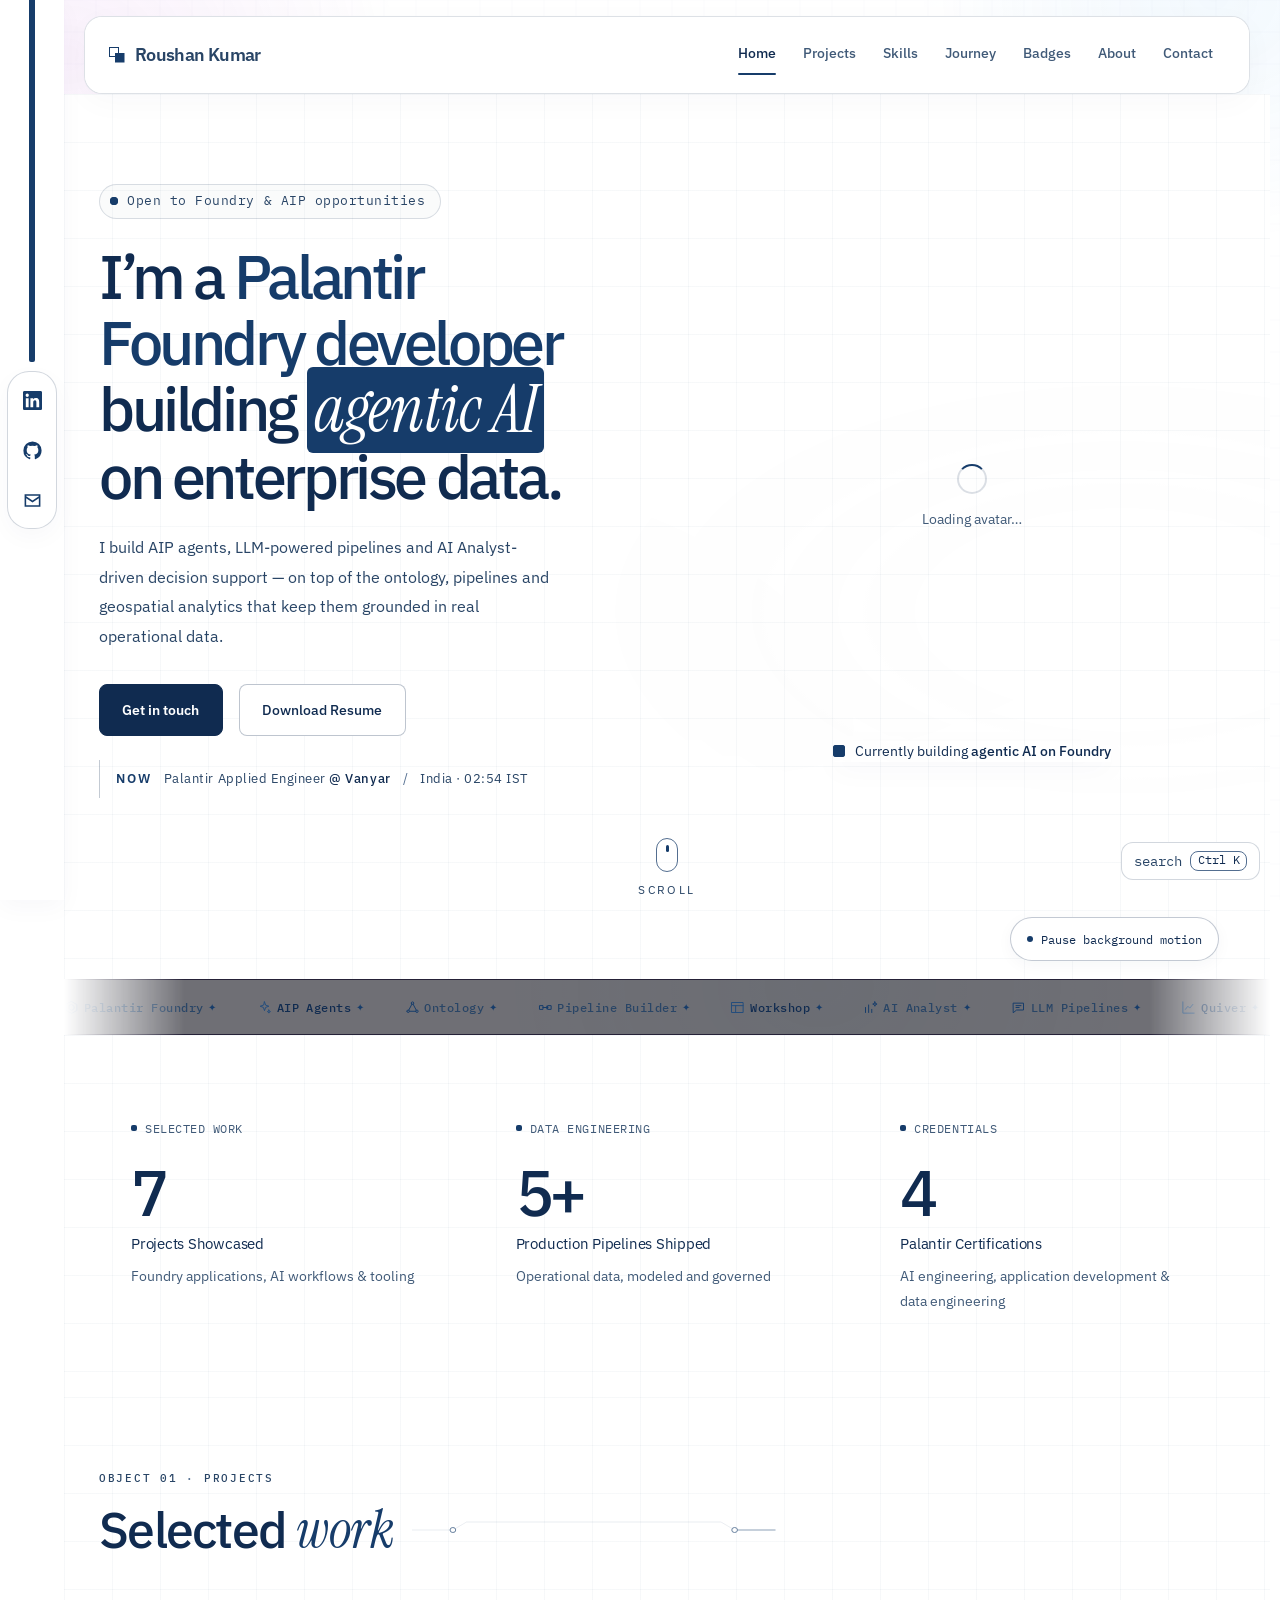
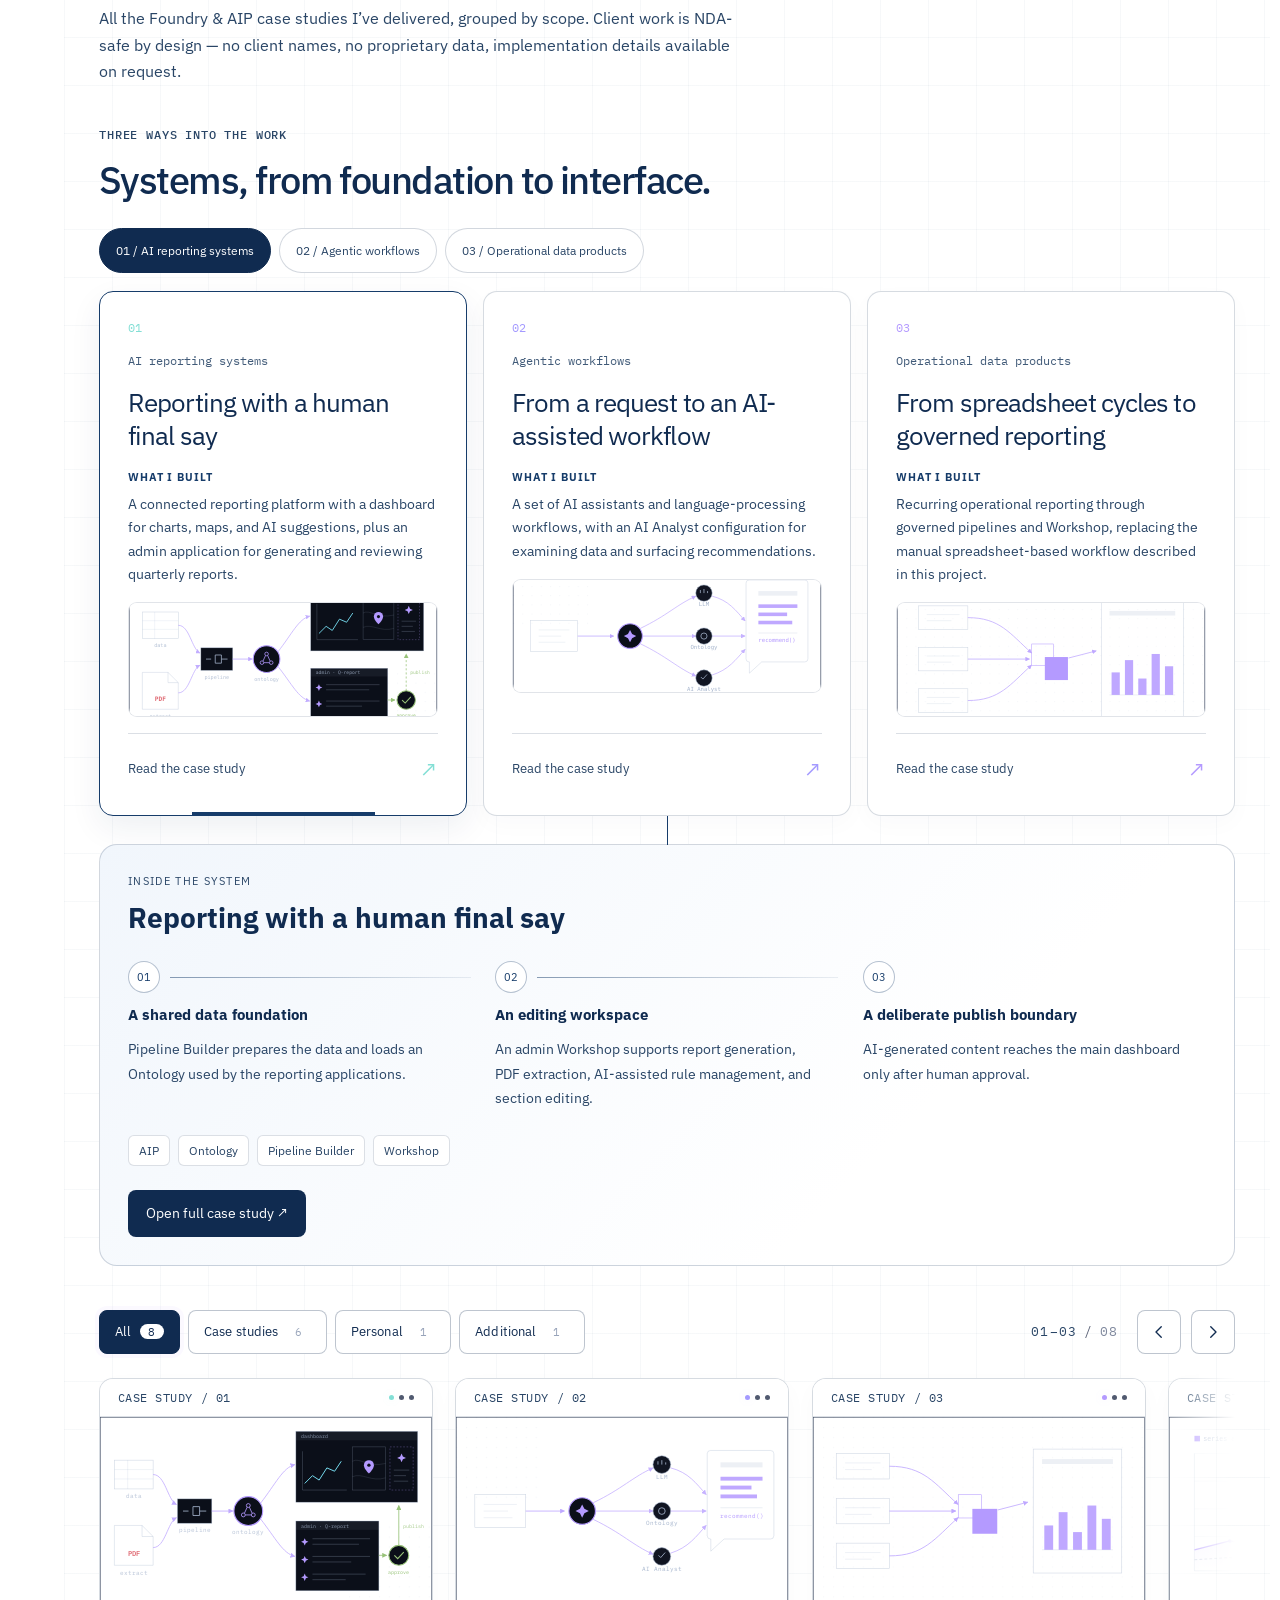
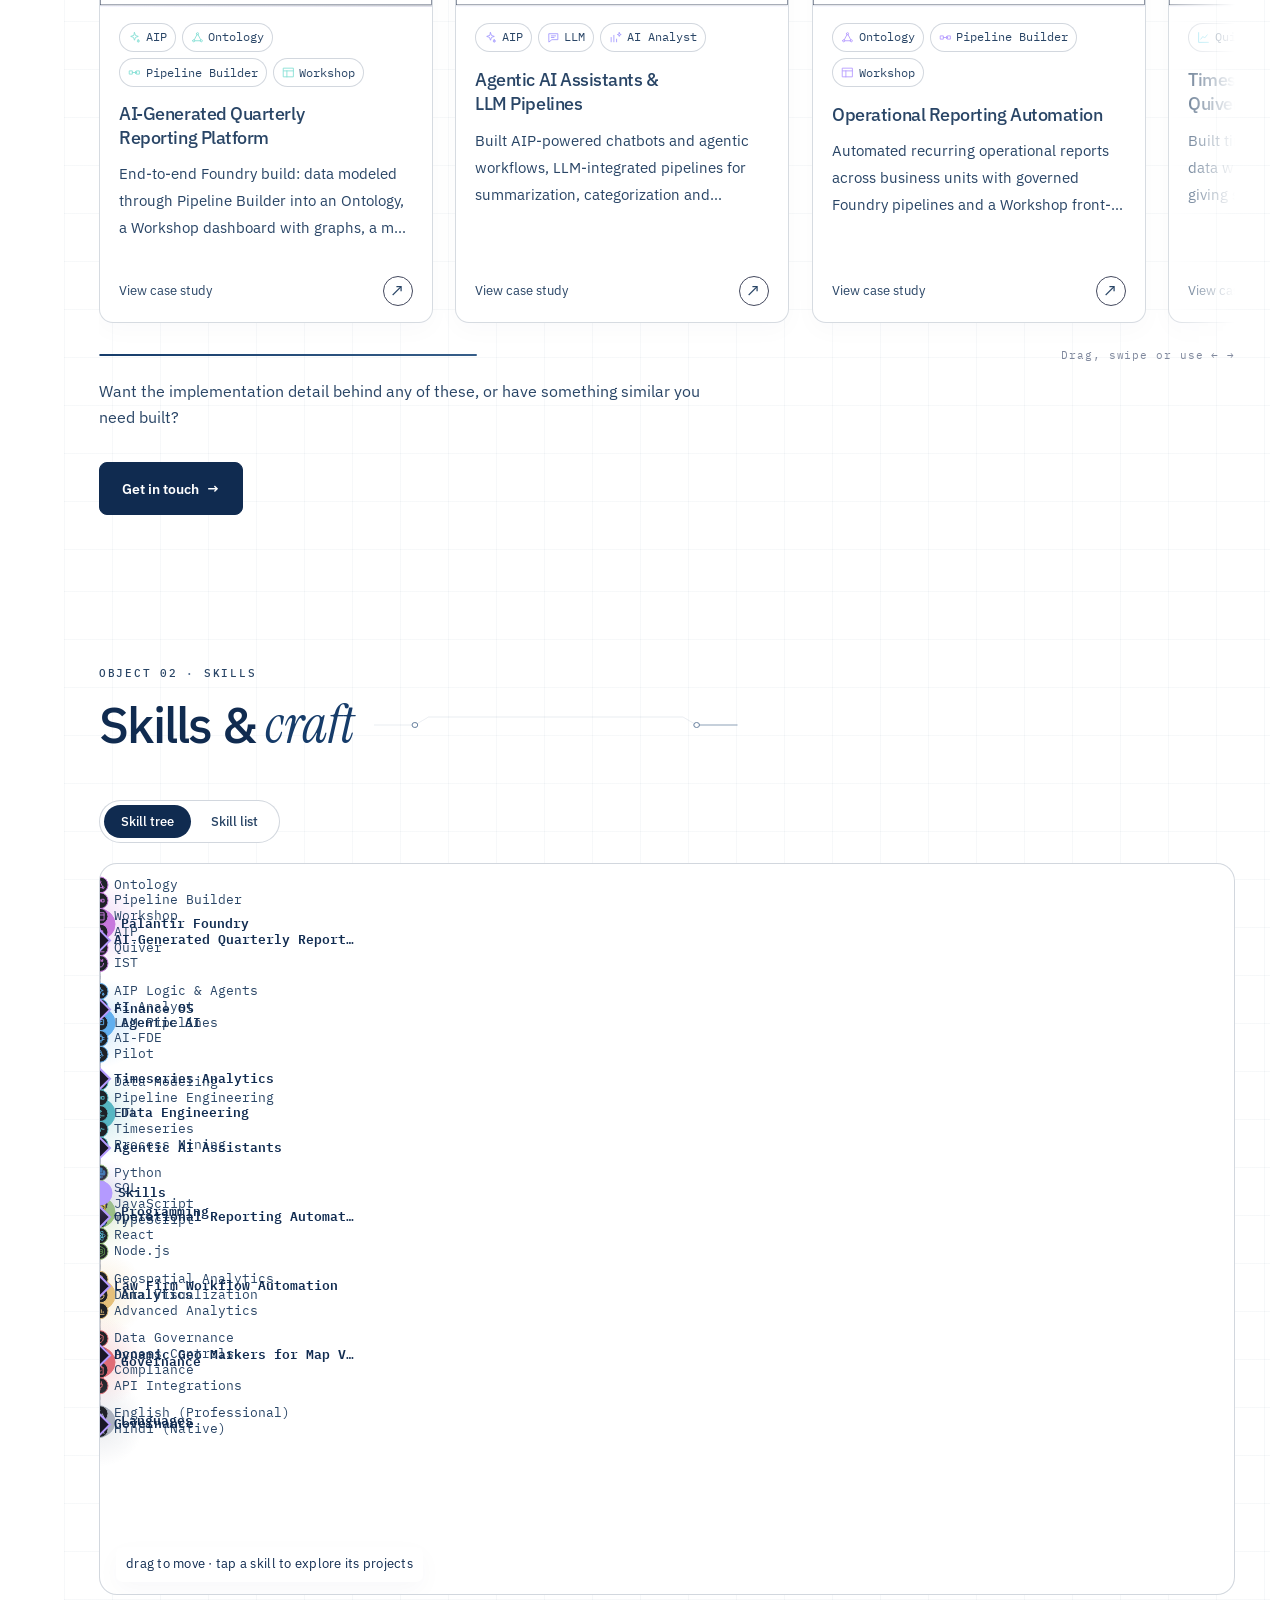
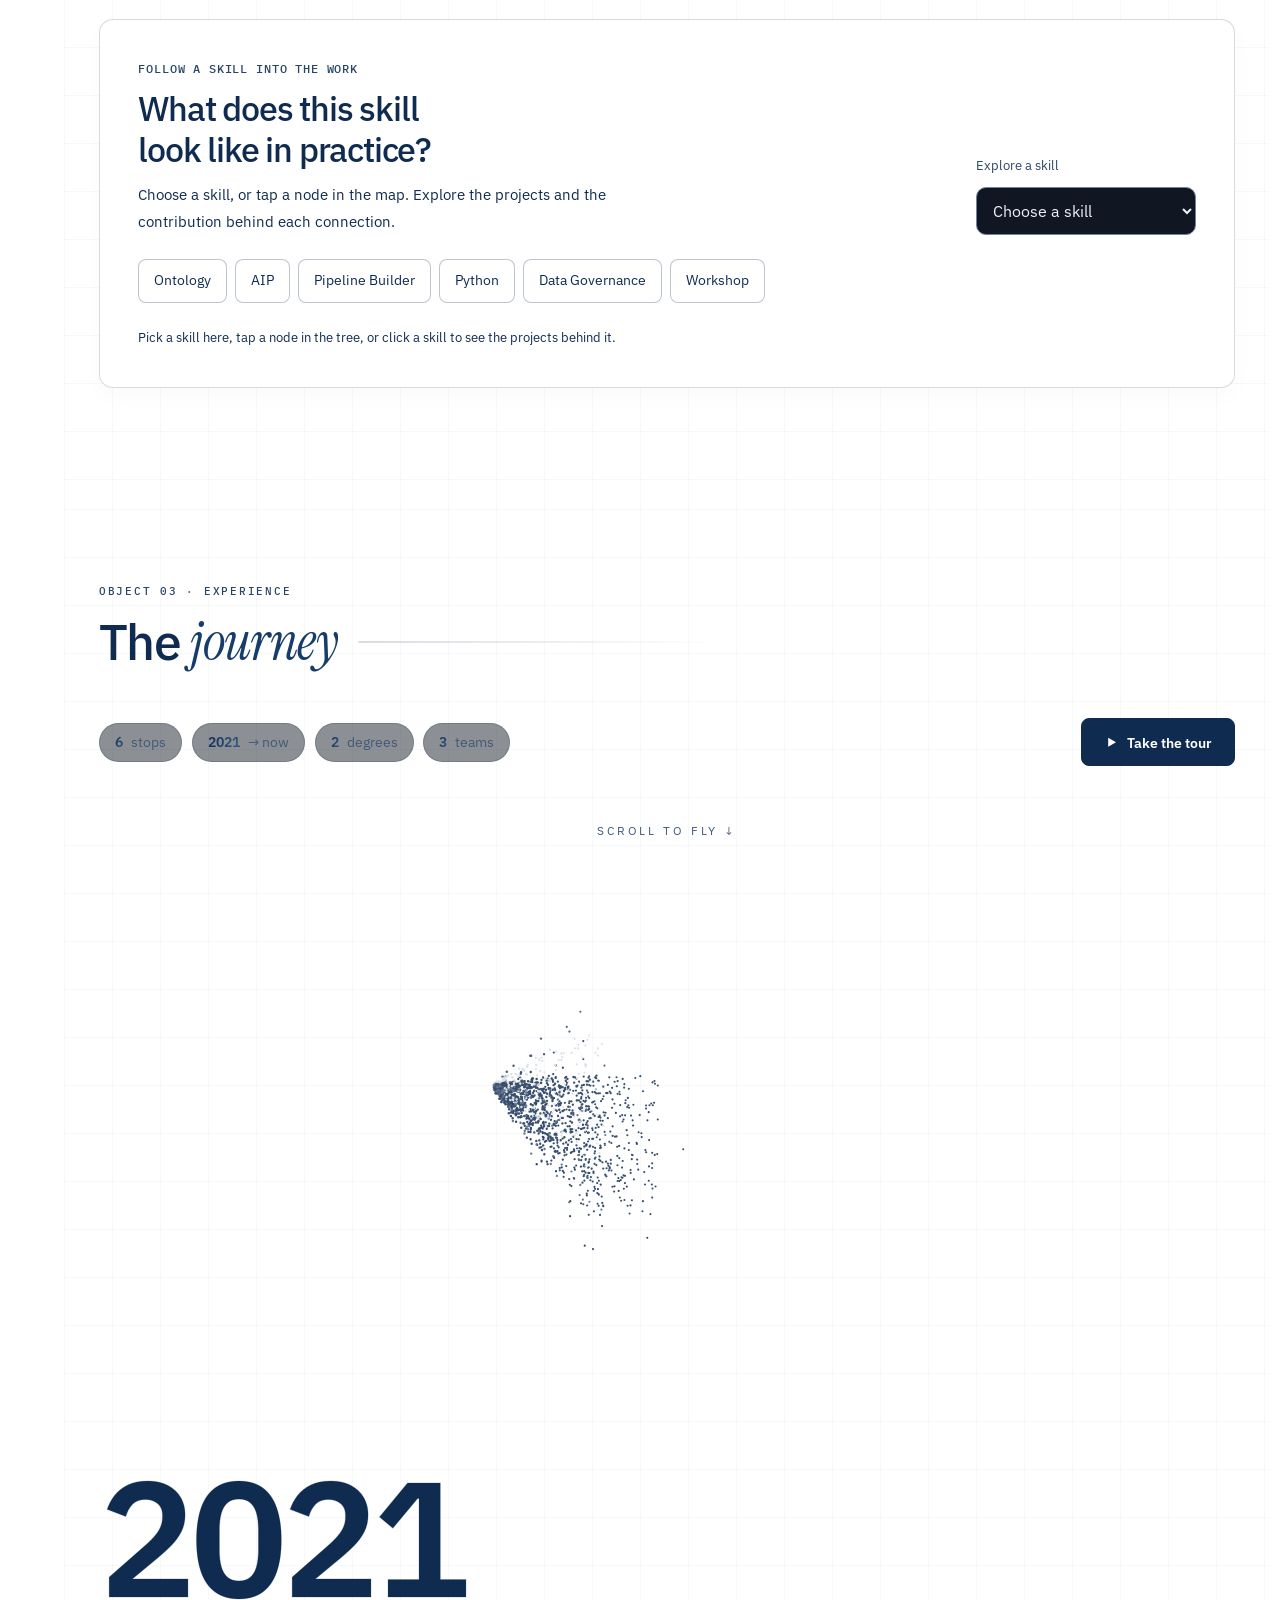
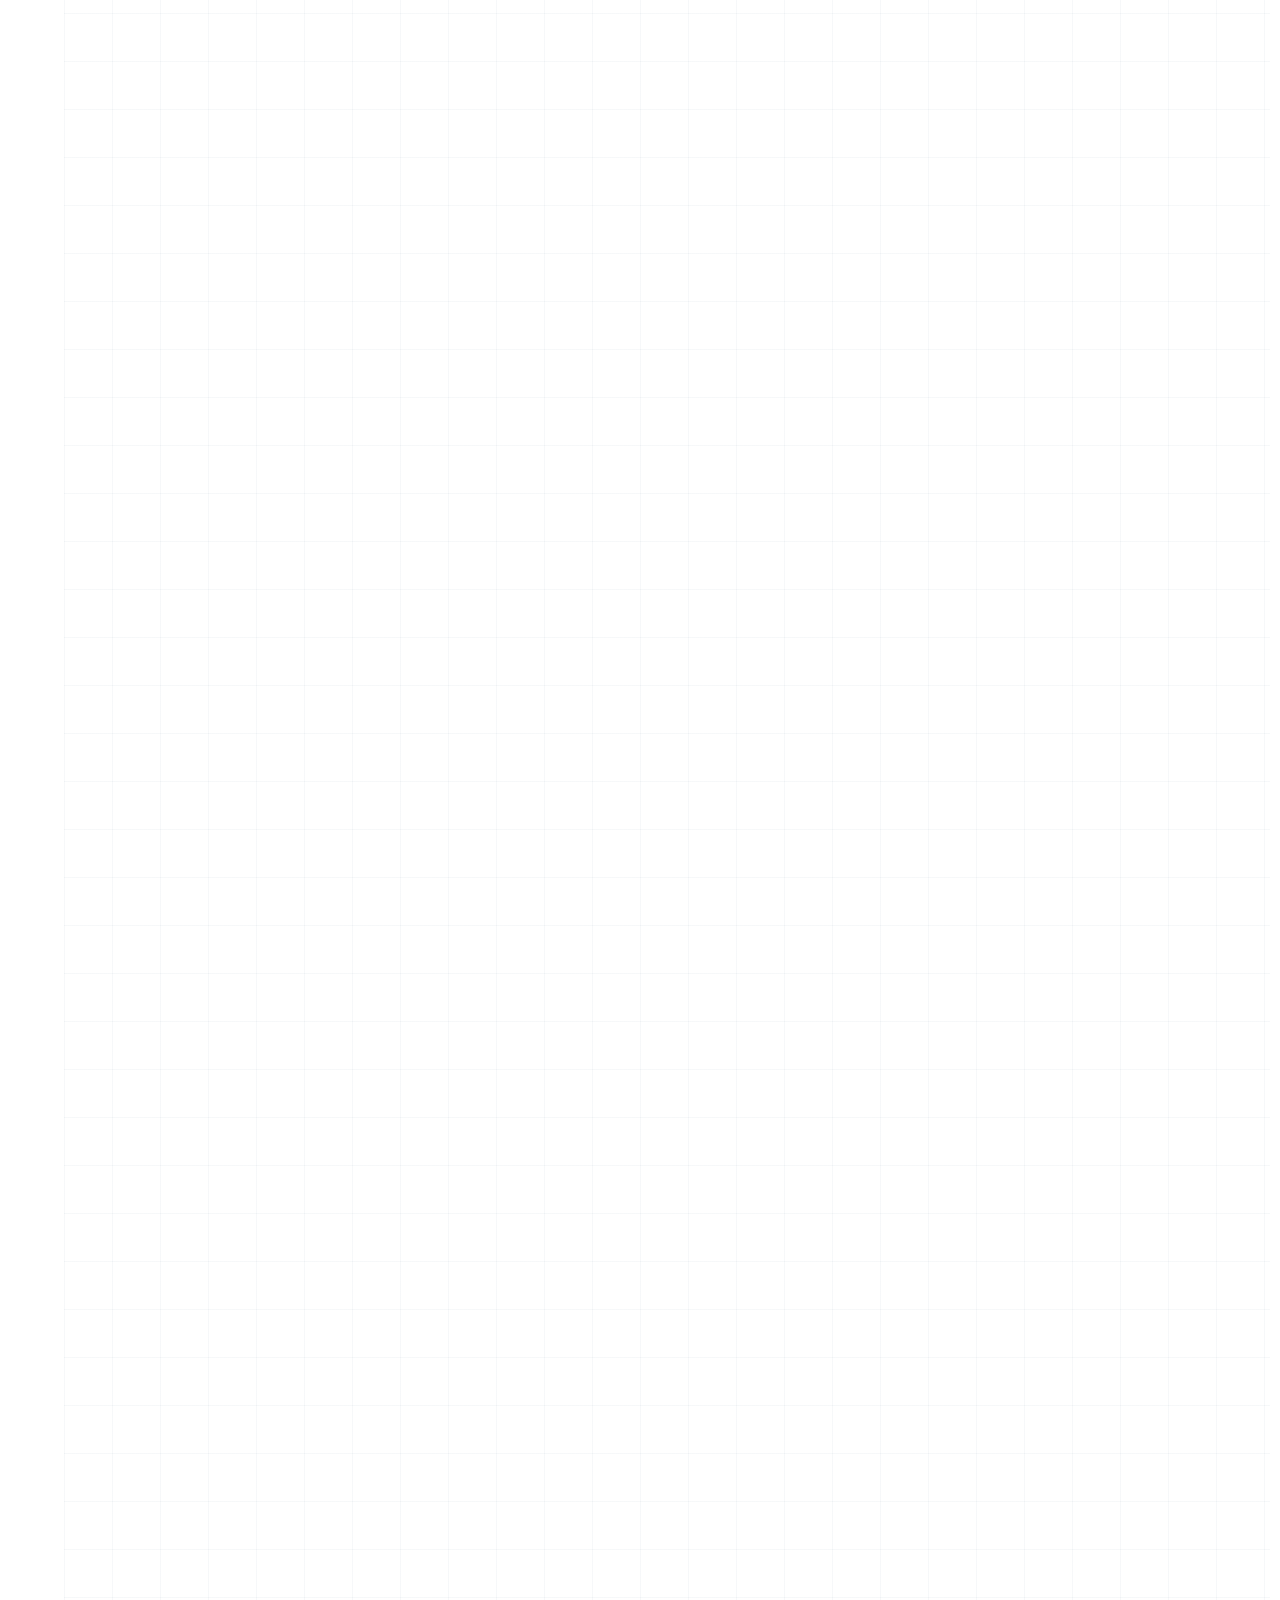
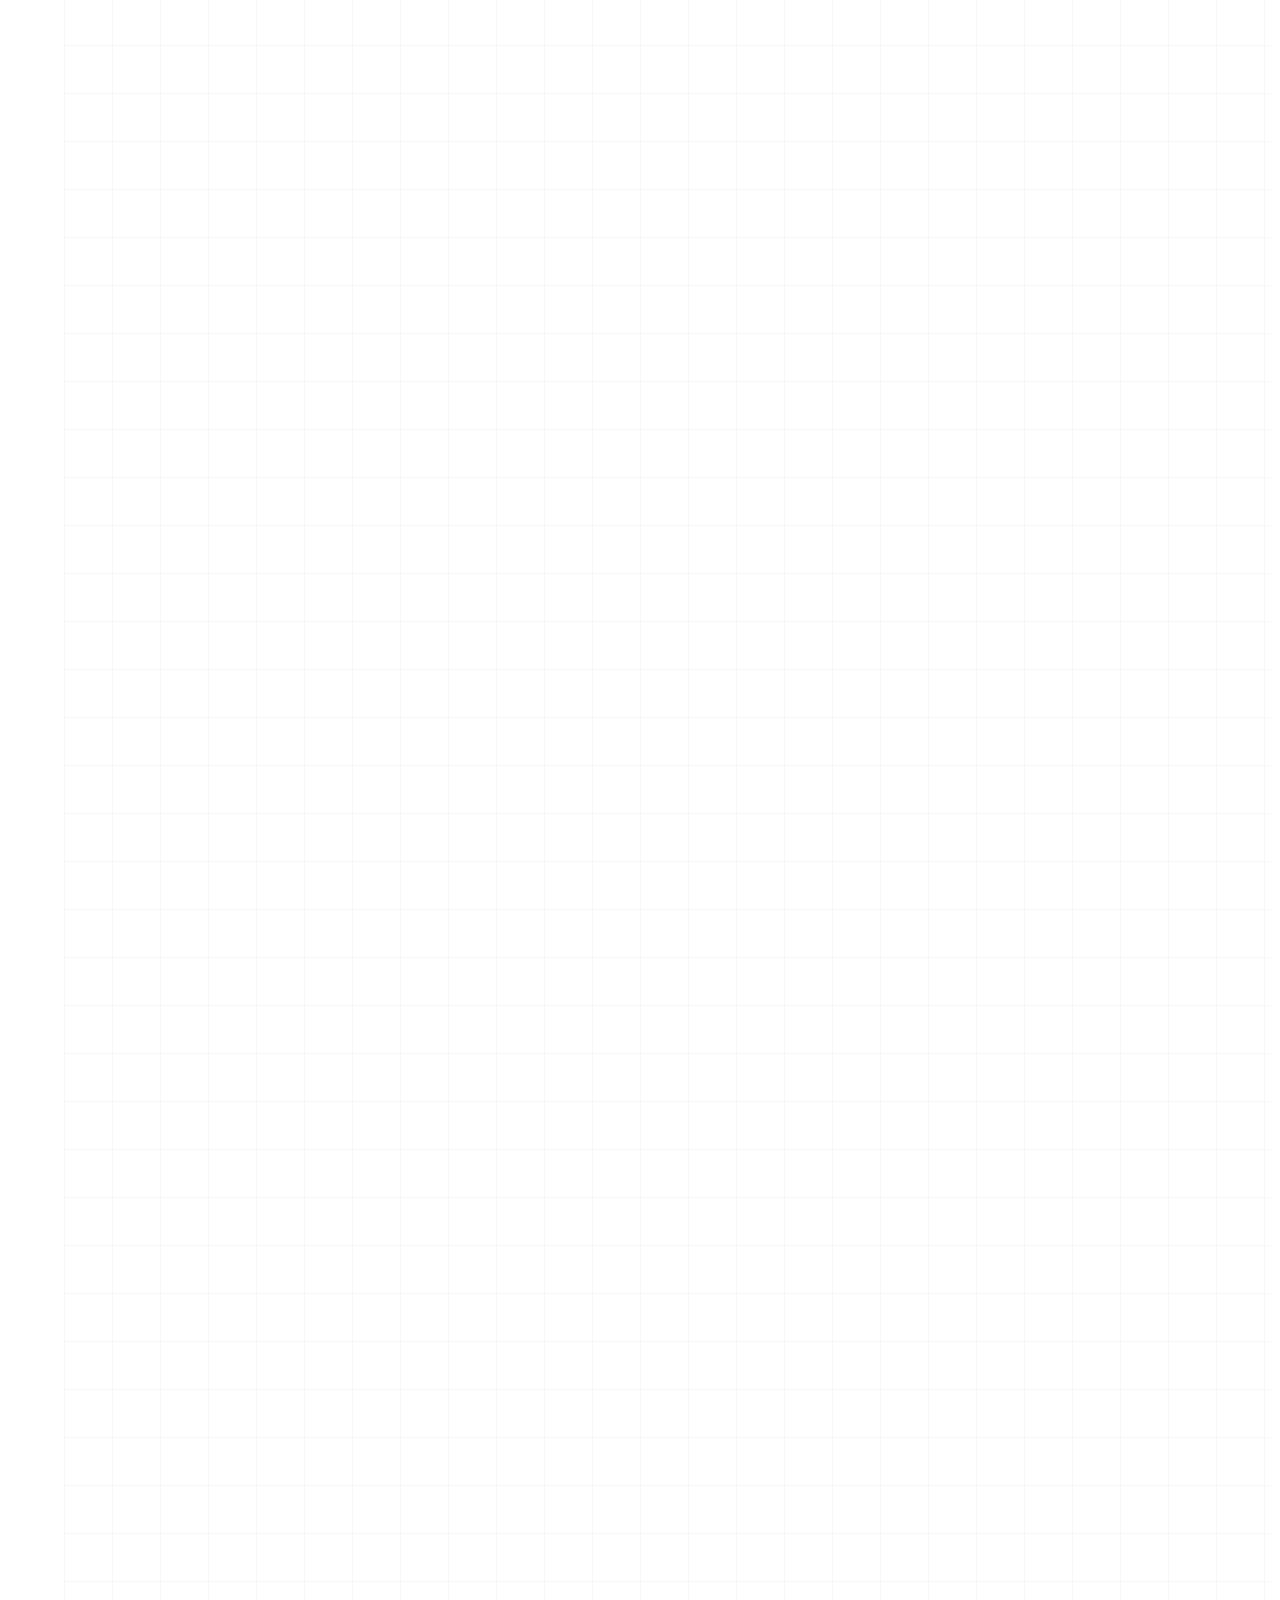
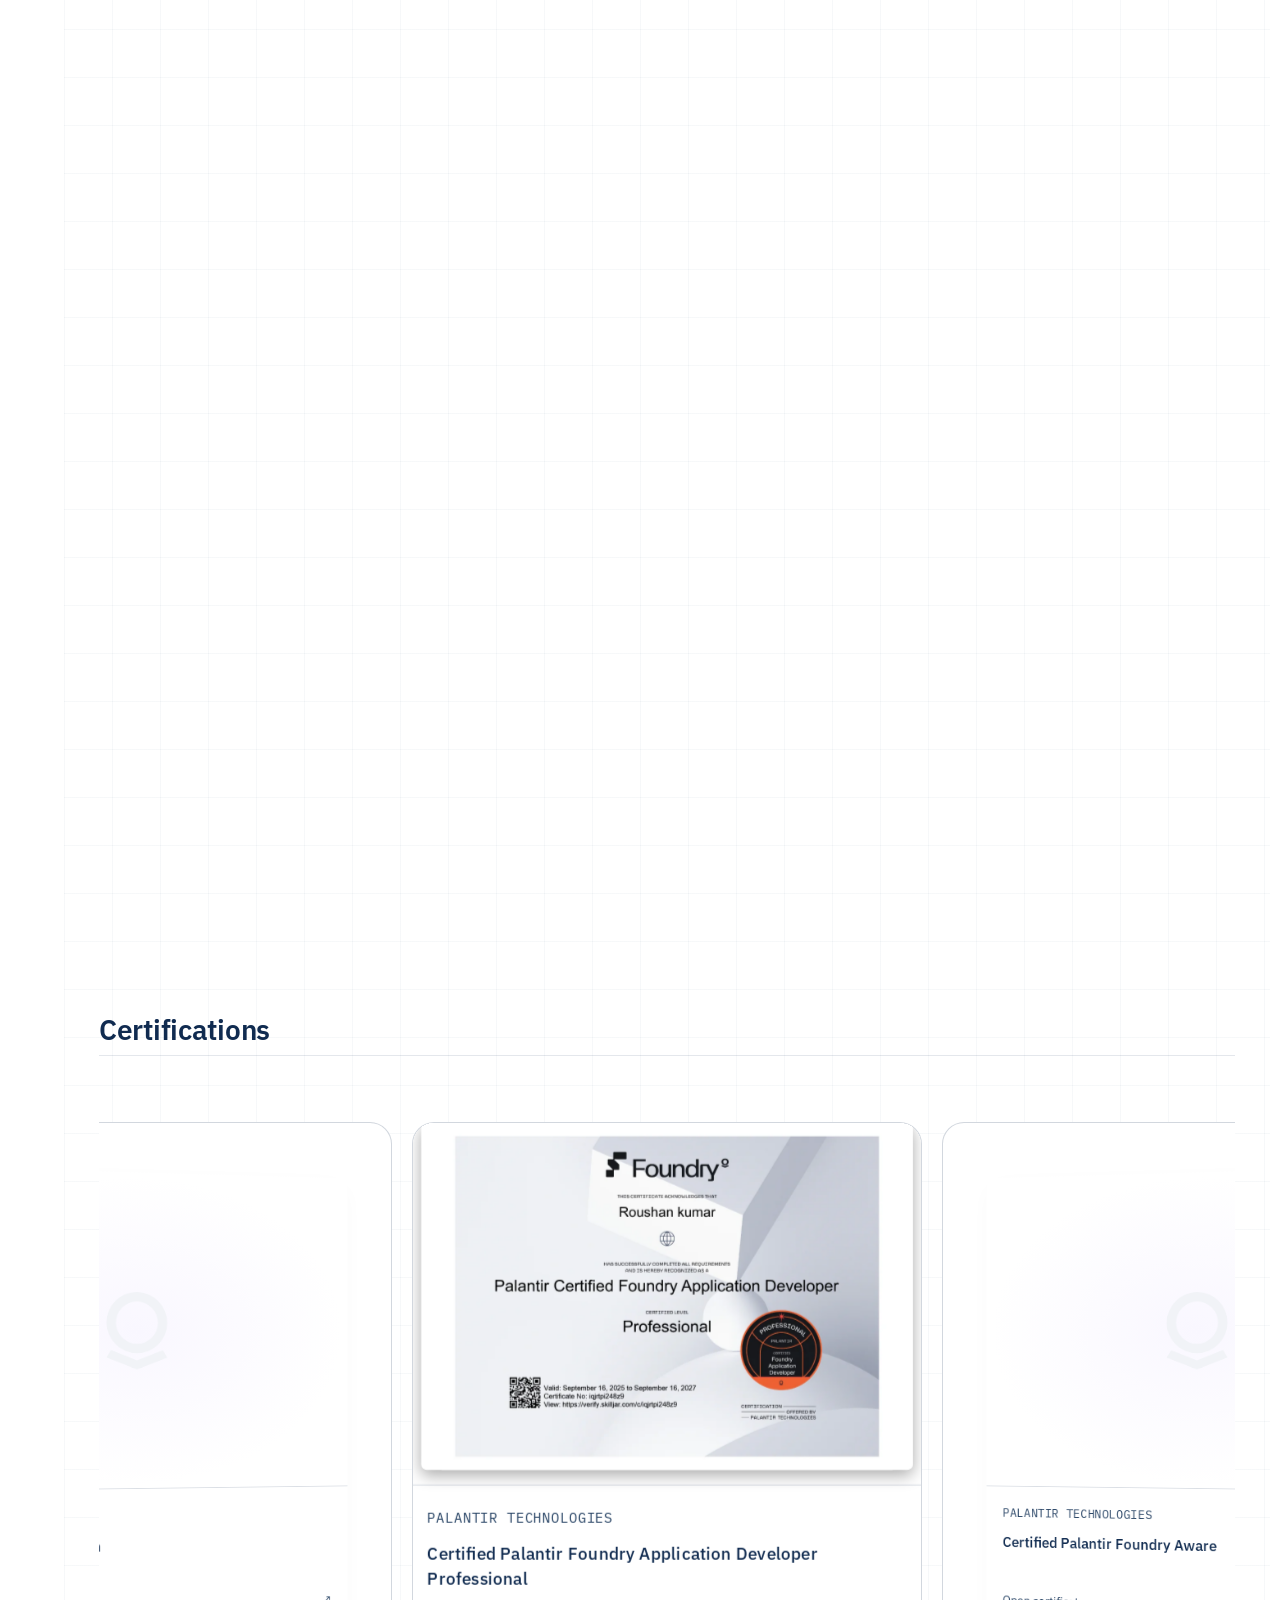
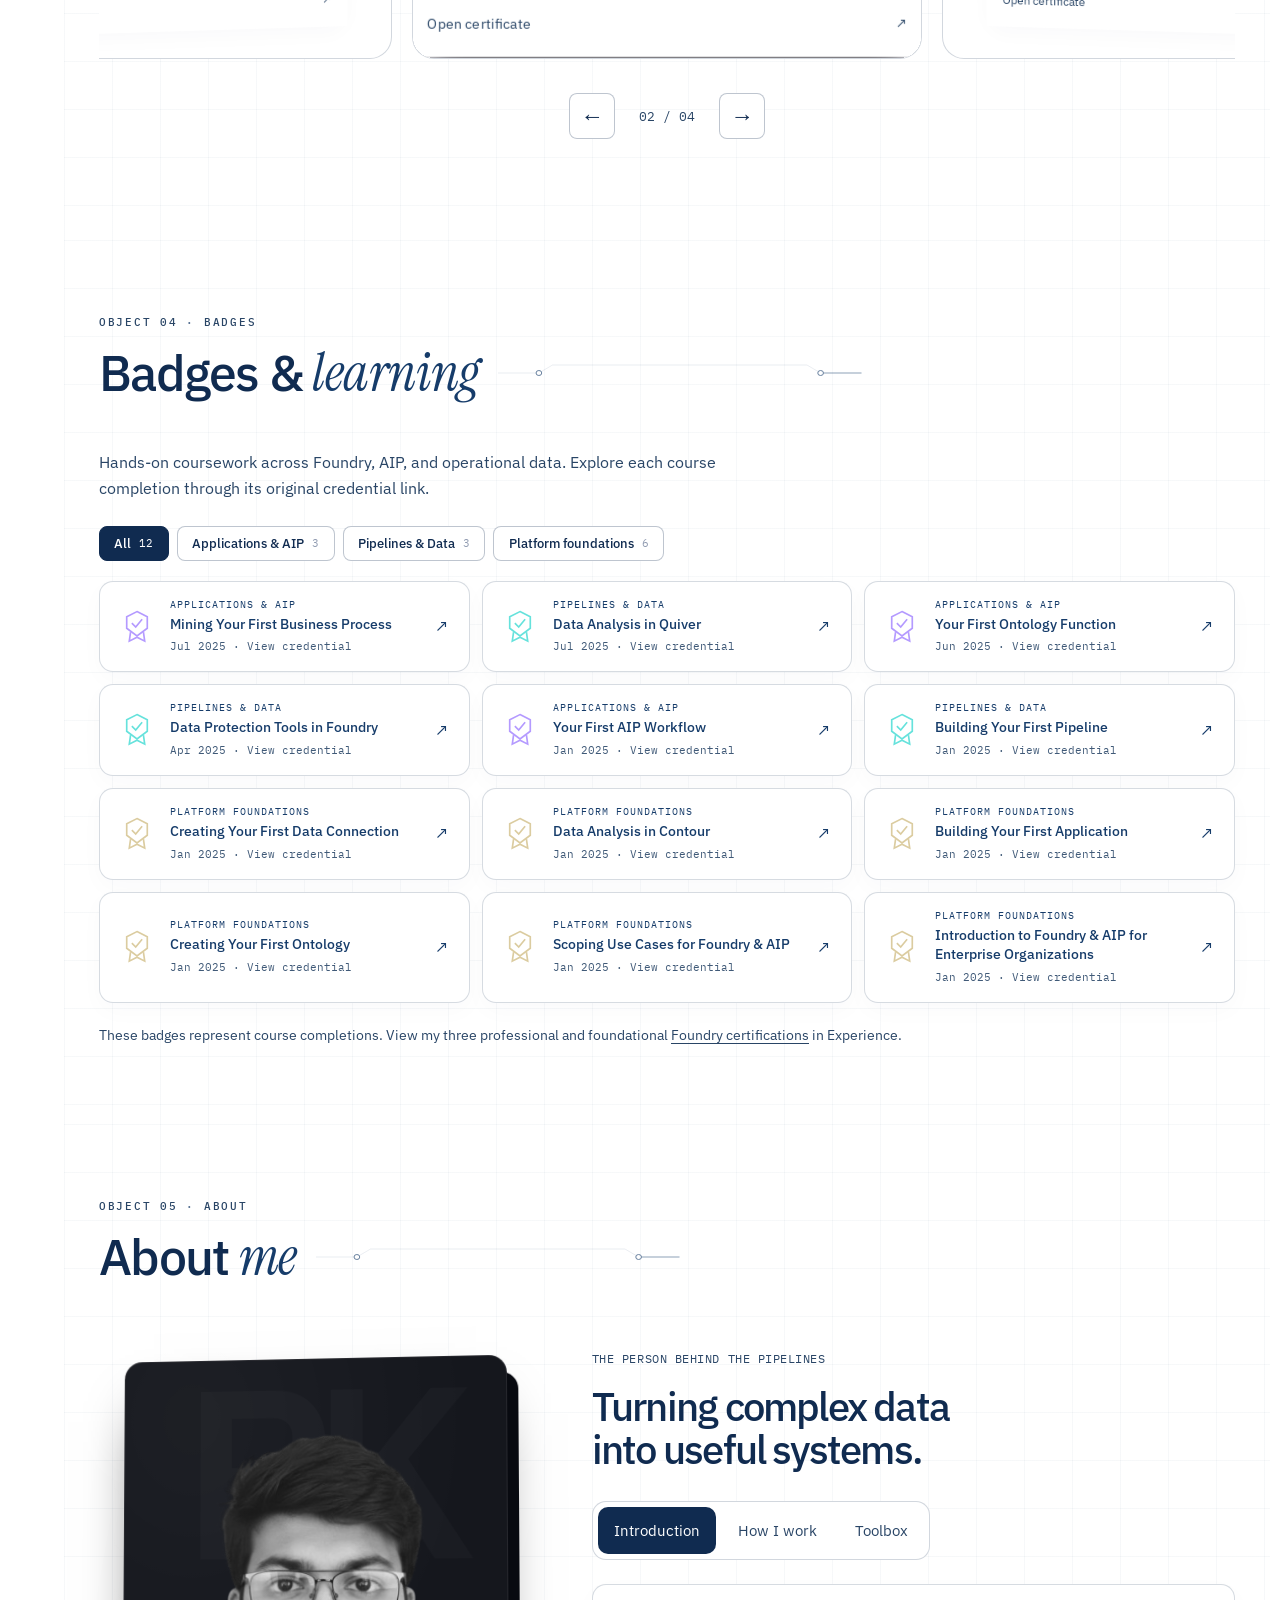
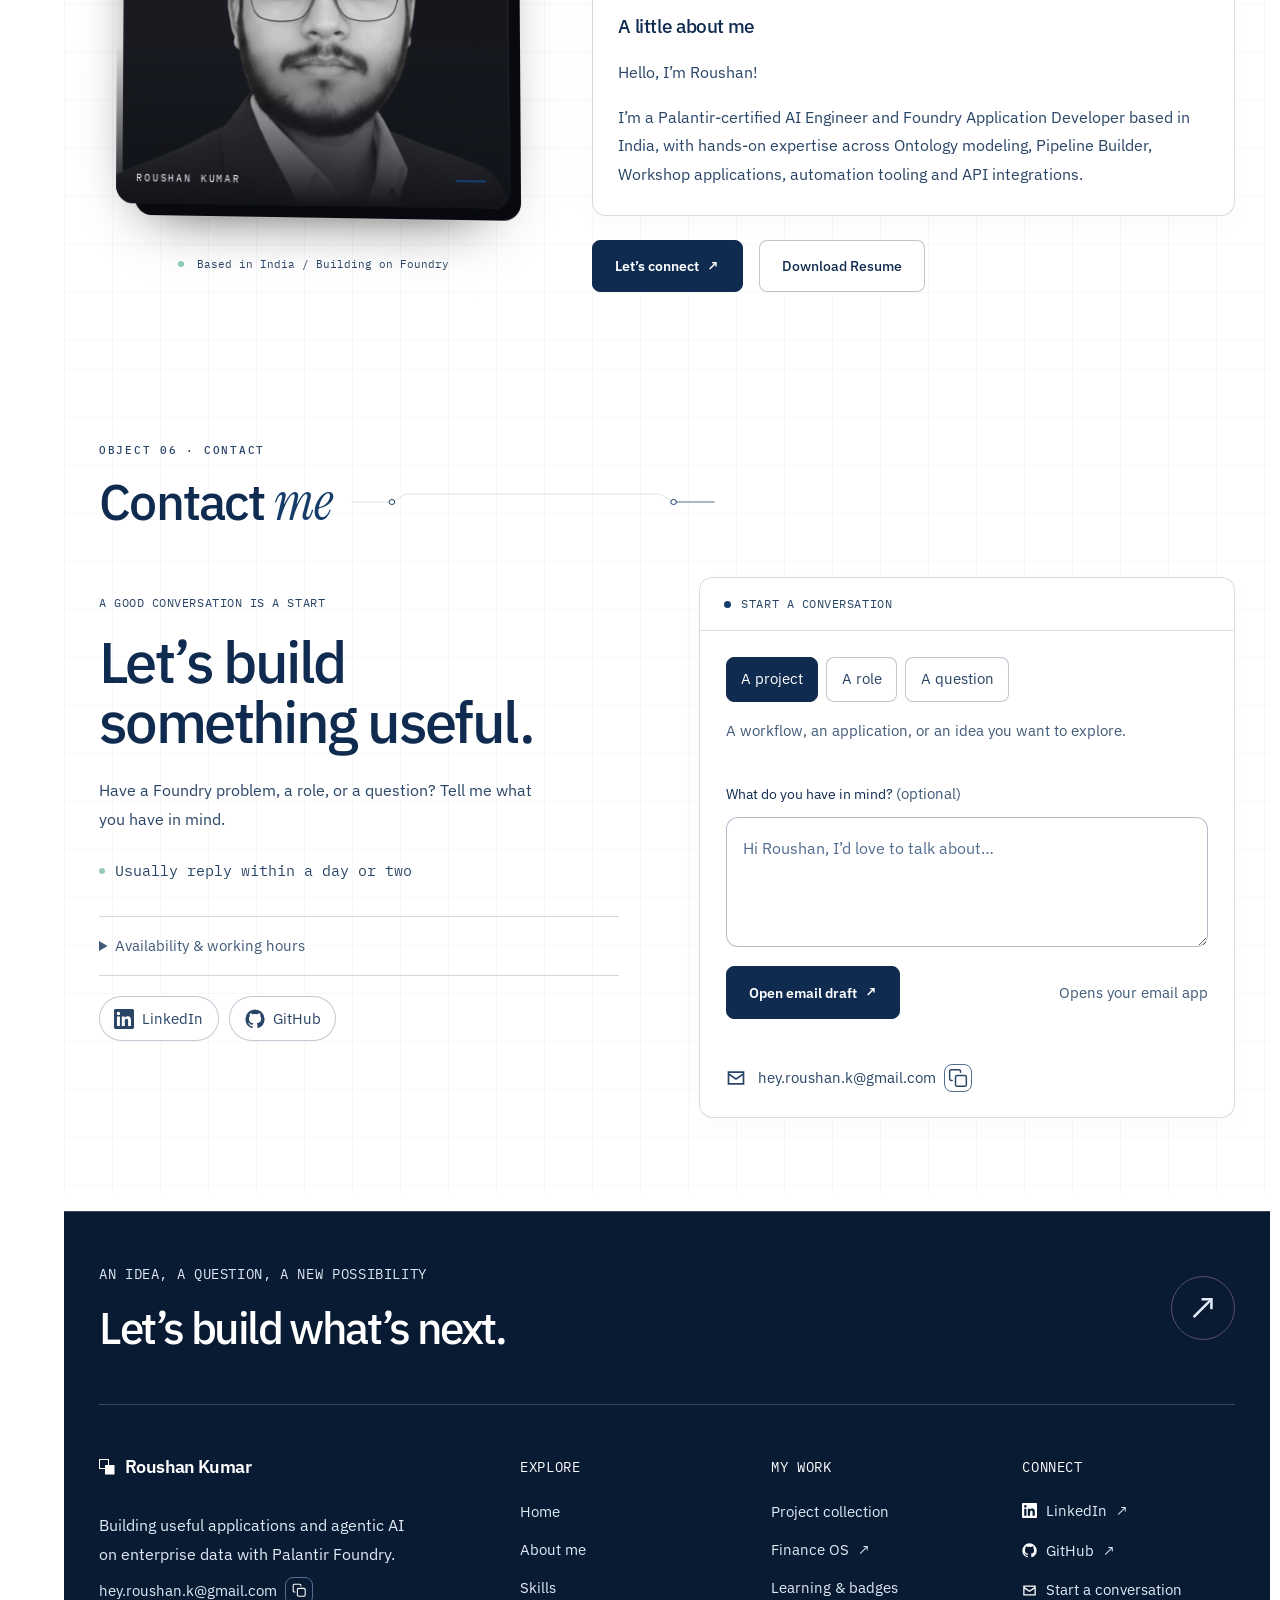
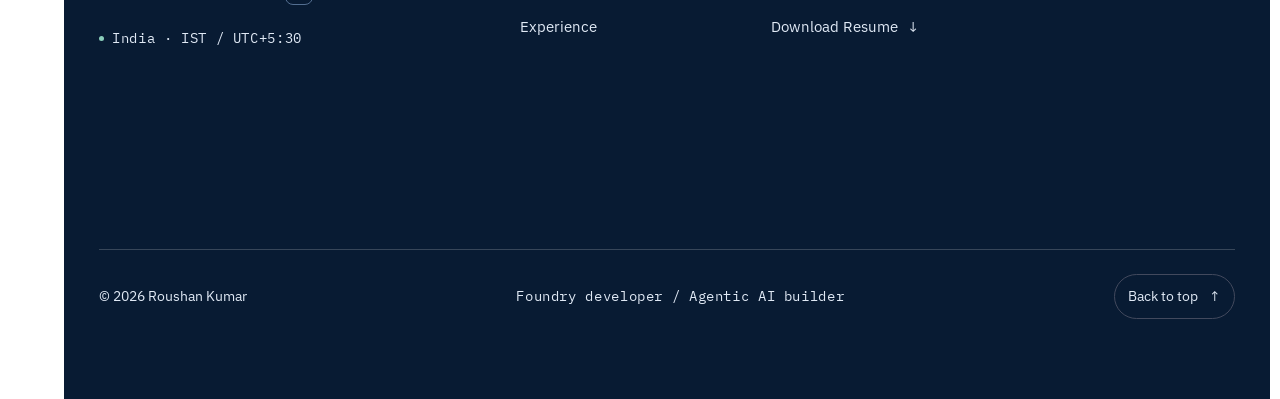
==== commit 881d0ecd: "Add terminal themes and interactive project workflows" ====
--- a/index.html
+++ b/index.html
@@ -253,6 +253,8 @@
 </script>
 <link rel="stylesheet" href="css/mobile-journey.css?v=20261109" />
 <link rel="stylesheet" href="css/creative-upgrades.css?v=20261109" />
+<link rel="stylesheet" href="css/project-system.css?v=20261109" />
+<script src="js/terminal-themes.js?v=20261109"></script>
 </head>
 <body>
 <svg aria-hidden="true" width="0" height="0" style="position:absolute;pointer-events:none"><defs><filter id="navy-duotone" color-interpolation-filters="sRGB"><feColorMatrix type="matrix" values=".199 .669 .067 0 .063 .176 .593 .060 0 .169 .147 .491 .049 0 .314 0 0 0 1 0"/></filter><filter id="navy-on-white" color-interpolation-filters="sRGB"><feColorMatrix type="matrix" values="-.199 -.669 -.067 0 1 -.176 -.593 -.060 0 1 -.147 -.491 -.049 0 1 0 0 0 1 0"/></filter></defs></svg>
@@ -981,5 +983,6 @@
 <script src="js/modern-nav.js?v=20261109" defer></script>
 <script src="js/footer-name.js?v=20261109" defer></script>
 <script src="js/creative-upgrades.js?v=20261109" defer></script>
+<script src="js/project-system.js?v=20261109" defer></script>
 </body>
 </html>
--- a/css/creative-upgrades.css
+++ b/css/creative-upgrades.css
@@ -48,3 +48,8 @@
 body .selected-work__outcome-copy { color:#294566; font-size:14px; line-height:1.65; font-weight:400; }
 body .selected-work__card { height:auto; }
 @media(max-width:700px) { body .selected-work__outcome { grid-column:2; } body .selected-work__outcome-copy { font-size:13px; } }
+
+/* Readable contribution cards within the white project detail theme. */
+body .pd .pd__checks li { background:#f2f6fb; color:#102b50; border:1px solid #102b502b; font-size:1rem; line-height:1.8; padding:18px 18px 18px 48px; }
+body .pd .pd__checks li::before { color:#163c6a; font-size:12px; font-weight:700; top:21px; }
+body .pd .pd__checks li :is(strong,span,a),body .pd .pd__p { color:#102b50; }
--- a/css/project-system.css
+++ b/css/project-system.css
@@ -0,0 +1,36 @@
+body .system-nav { display:flex; gap:8px; flex-wrap:wrap; margin:24px 0 18px; }
+body .system-tab { padding:12px 16px; min-height:44px; color:#294566; background:#fff; border:1px solid #102b5030; border-radius:24px; font:inherit; font-size:12px; cursor:pointer; }
+body .system-tab[aria-pressed=true] { background:#102b50; color:#fff; border-color:#102b50; }
+body .project-system .selected-work__grid { position:relative; }
+body .project-system .selected-work__card { transition:border-color .25s,box-shadow .25s; }
+body .project-system .selected-work__card.system-active { border-color:#163c6a; box-shadow:0 12px 32px #102b5012; }
+body .project-system .selected-work__card.system-active::after { content:''; position:absolute; bottom:0; left:25%; width:50%; height:3px; background:#163c6a; }
+body .system-panel { position:relative; margin-top:28px; border:1px solid #102b5030; border-radius:18px; padding:28px; background:linear-gradient(135deg,#f1f6fc,#fff 70%); color:#102b50; }
+body .system-panel::before { content:''; position:absolute; height:29px; width:1px; background:#163c6a; top:-29px; left:50%; }
+body .system-kicker { color:#294566; font-size:11px; letter-spacing:.12em; text-transform:uppercase; }
+body .system-title { color:#102b50; font-size:clamp(20px,2.4vw,28px); margin:8px 0 24px; line-height:1.4; }
+body .system-steps { display:grid; grid-template-columns:repeat(3,minmax(0,1fr)); gap:24px; padding:0; list-style:none; }
+body .system-step { position:relative; display:grid; align-content:start; gap:10px; color:#102b50; }
+body .system-step-number { width:32px; height:32px; display:grid; place-items:center; border:1px solid #163c6a50; border-radius:50%; background:#fff; font-size:11px; color:#163c6a; }
+body .system-step:not(:last-child)::after { content:''; position:absolute; top:16px; left:42px; right:0; height:1px; background:linear-gradient(90deg,#163c6a80,#163c6a15); transform-origin:left; animation:system-connect .45s ease both; }
+body .system-step strong { font-size:15px; color:#102b50; }
+body .system-step p { font-size:14px; color:#294566; line-height:1.75; margin:0; }
+body .system-tools { display:flex; flex-wrap:wrap; gap:8px; list-style:none; padding:0; margin:24px 0; }
+body .system-tools li { padding:5px 10px; border:1px solid #102b5026; background:#fff; border-radius:6px; font-size:12px; color:#294566; }
+body .system-open { background:#102b50; color:#fff; padding:12px 18px; min-height:44px; border:0; border-radius:8px; font:inherit; font-size:14px; cursor:pointer; }
+body :is(.system-open,.system-tab):focus-visible { outline:3px solid #316bb5; outline-offset:4px; }
+@keyframes system-connect { from { transform:scaleX(0); } to { transform:scaleX(1); } }
+@media(max-width:700px) {
+ body .project-system .selected-work__grid { display:flex; overflow-x:auto; scroll-snap-type:x mandatory; gap:14px; padding:4px 3px 18px; scrollbar-width:thin; scrollbar-color:#163c6a #edf2f8; }
+ body .project-system .selected-work__card { flex:0 0 90%; scroll-snap-align:center; display:flex; padding:22px; }
+ body .project-system .project-peek { aspect-ratio:2.7; }
+ body .system-tab { font-size:11px; padding:10px 12px; }
+ body .system-panel { padding:22px 18px; margin-top:16px; }
+ body .system-panel::before { height:17px; top:-17px; }
+ body .system-steps { grid-template-columns:1fr; gap:22px; }
+ body .system-step { grid-template-columns:32px 1fr; gap:6px 12px; }
+ body .system-step-number { grid-row:1 / span 2; }
+ body .system-step p { grid-column:2; }
+ body .system-step:not(:last-child)::after { top:40px; bottom:-16px; left:16px; width:1px; height:auto; right:auto; }
+}
+@media(prefers-reduced-motion:reduce) { body .system-step::after { animation:none!important; } body .project-system .selected-work__card { transition:none; } }
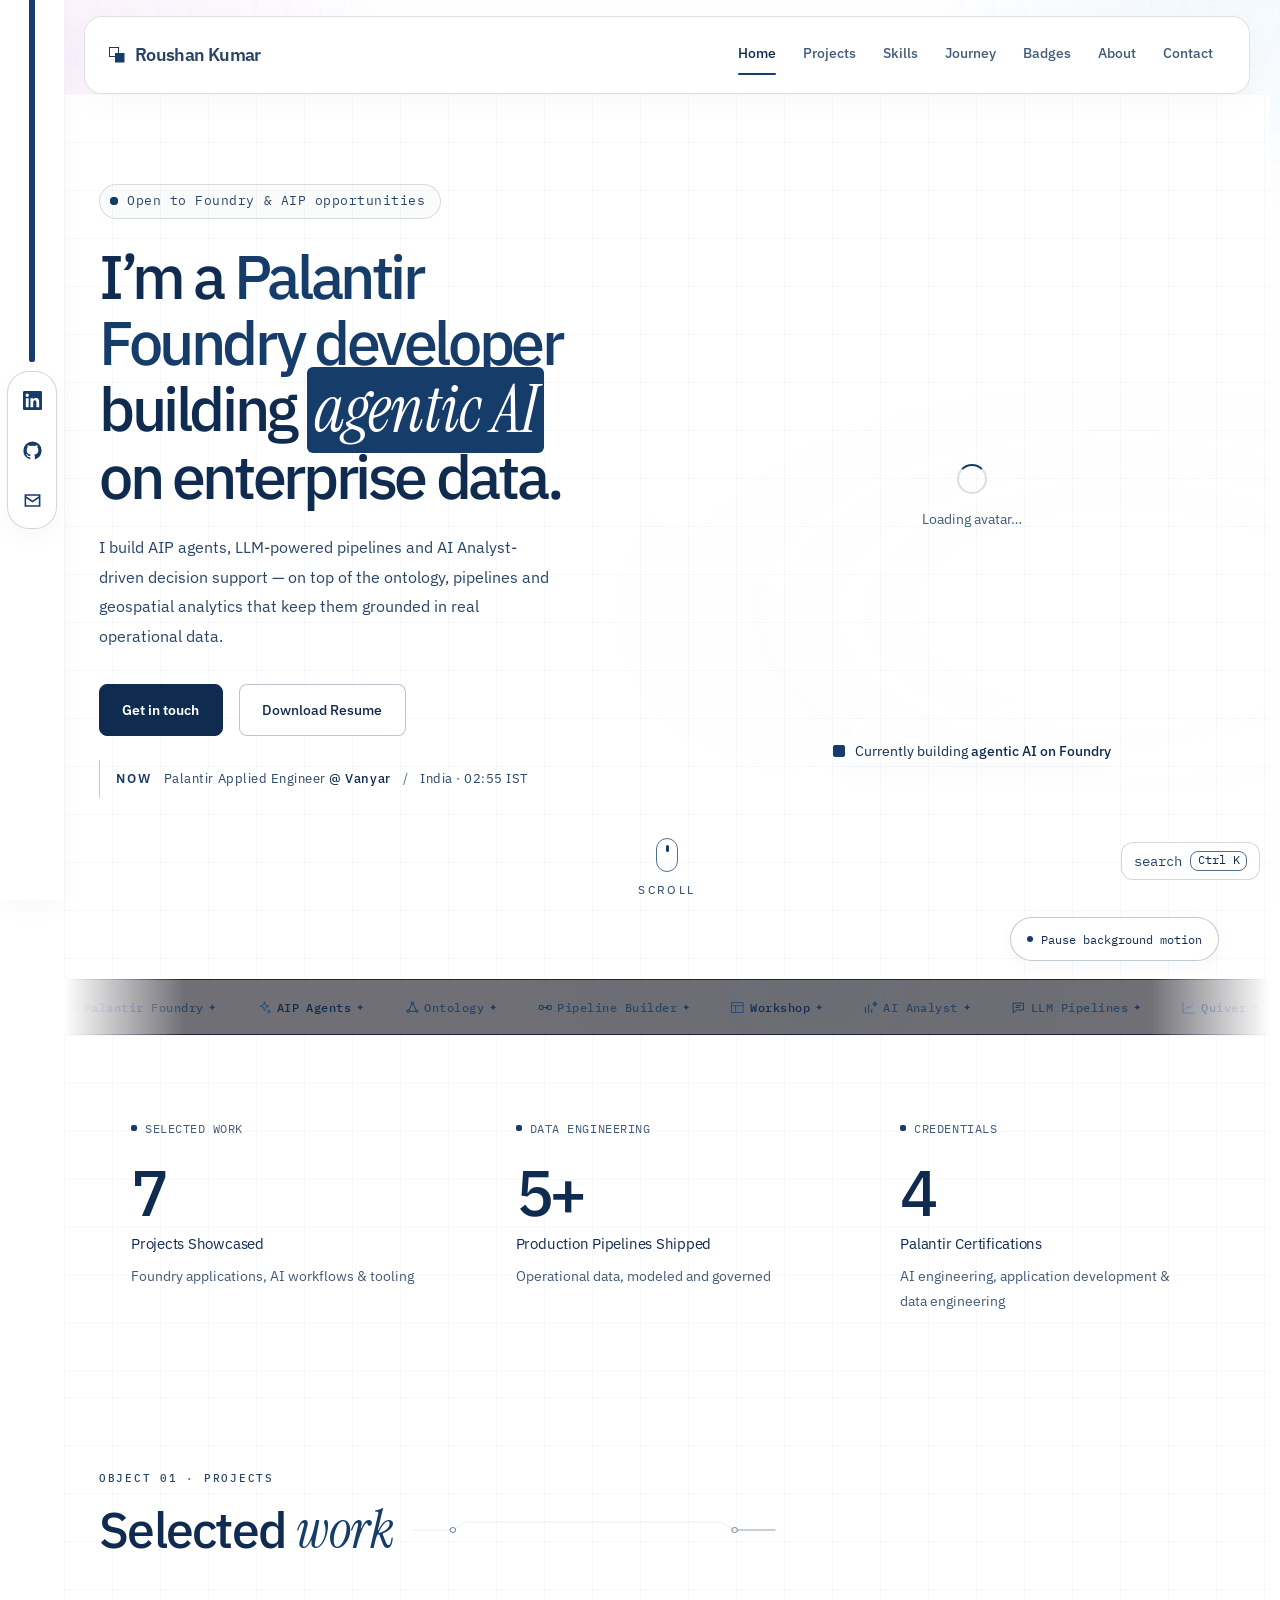
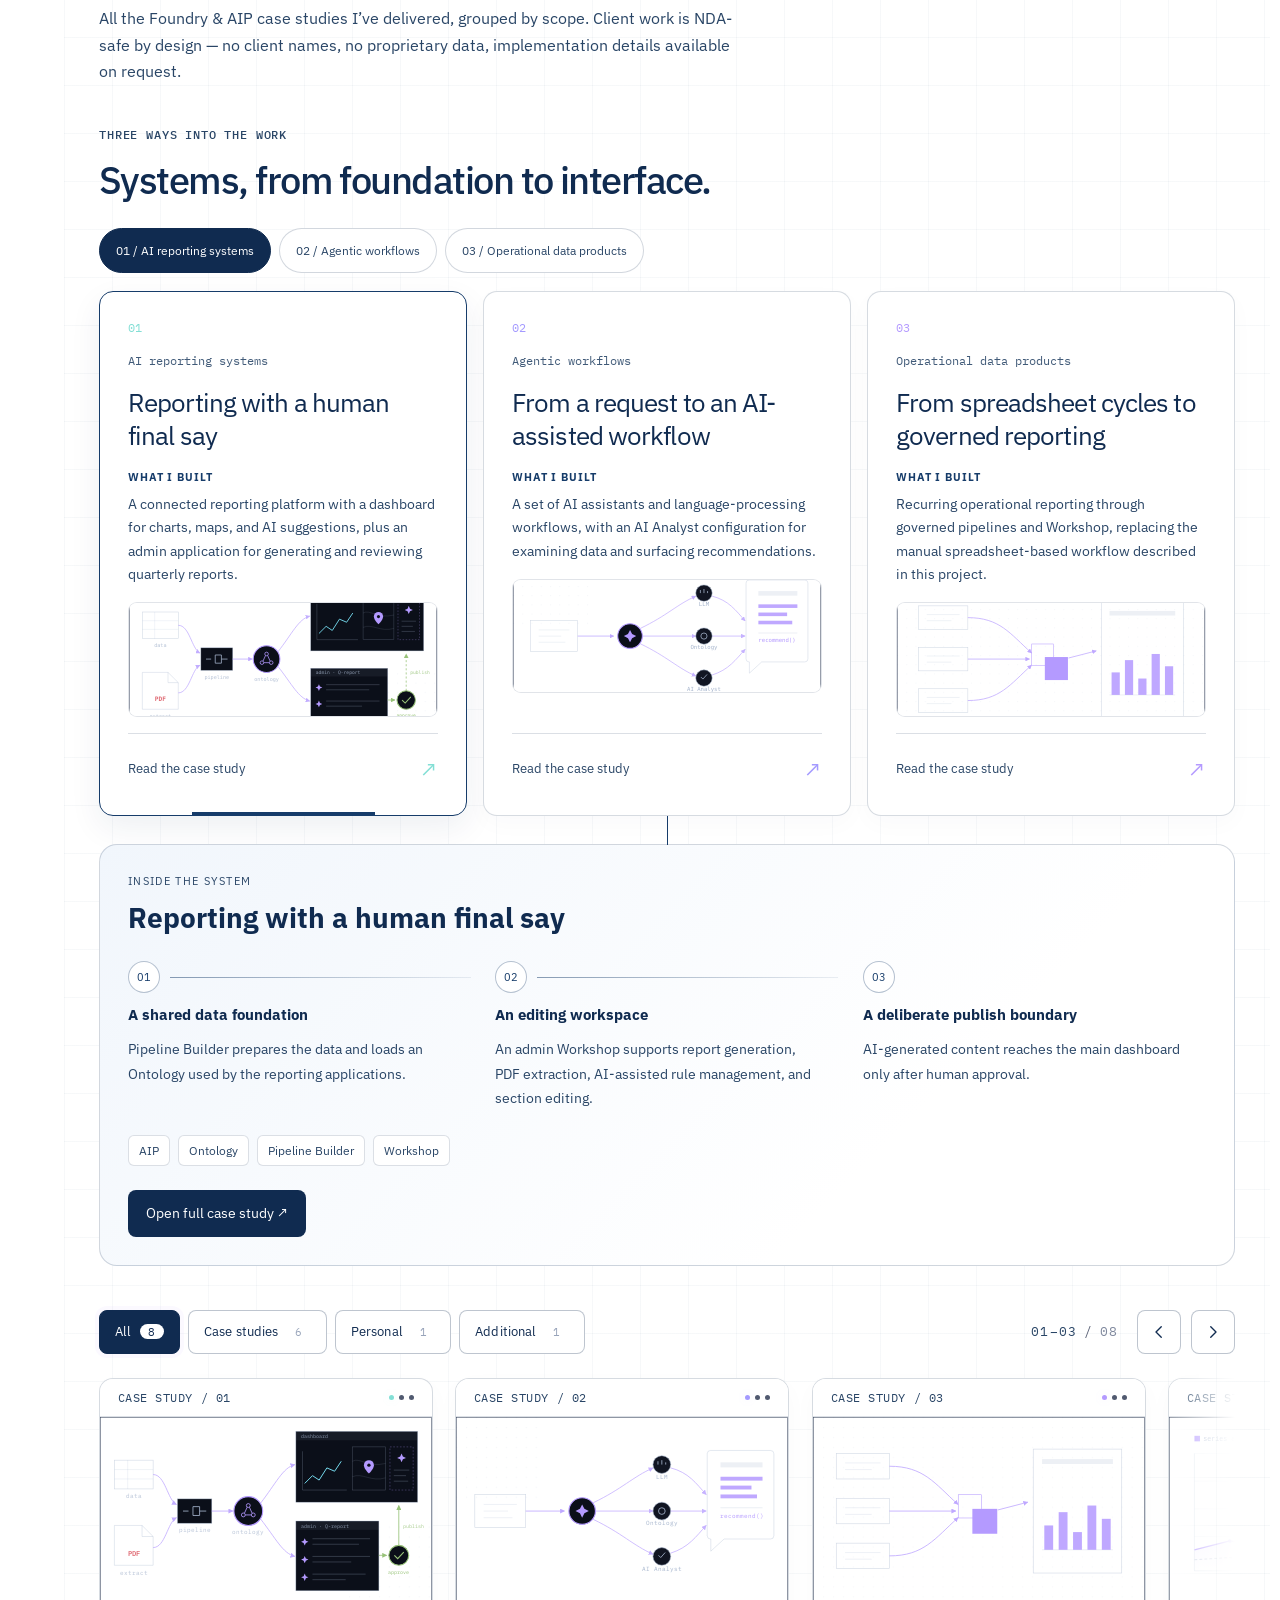
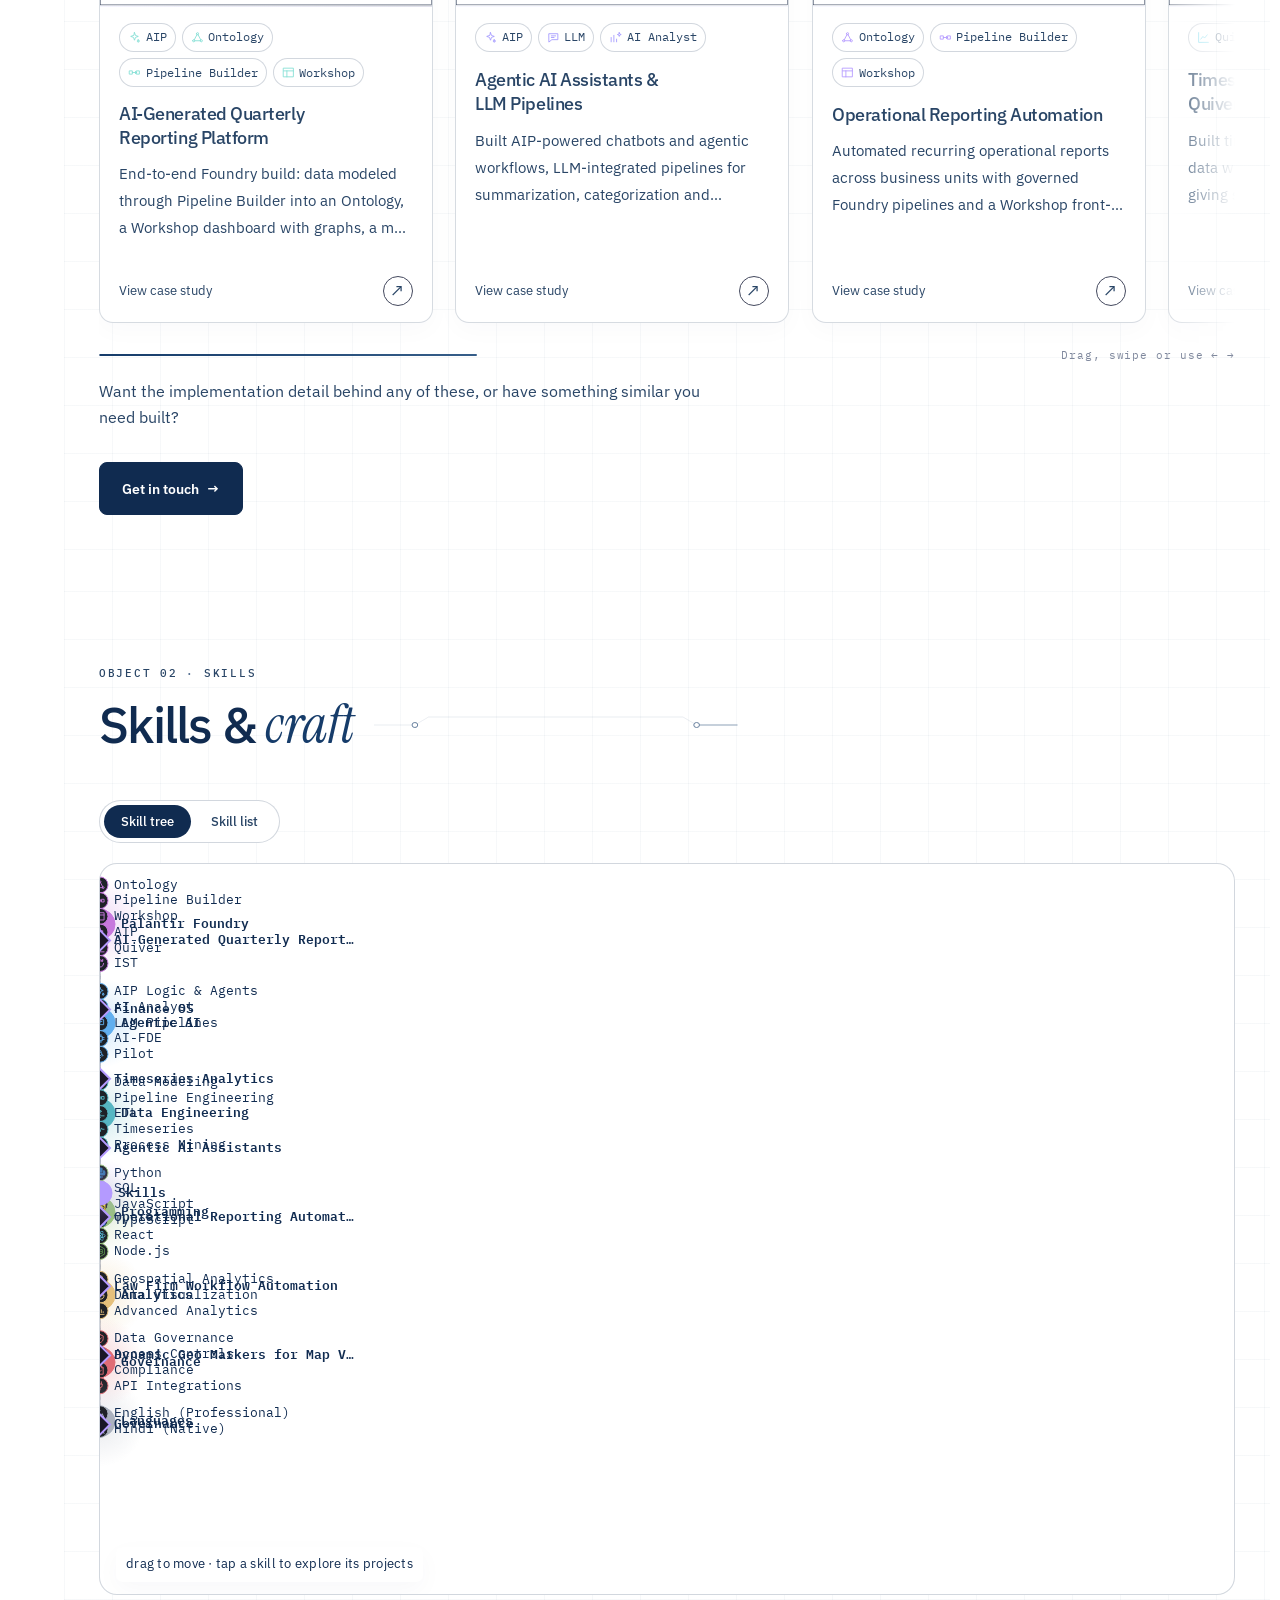
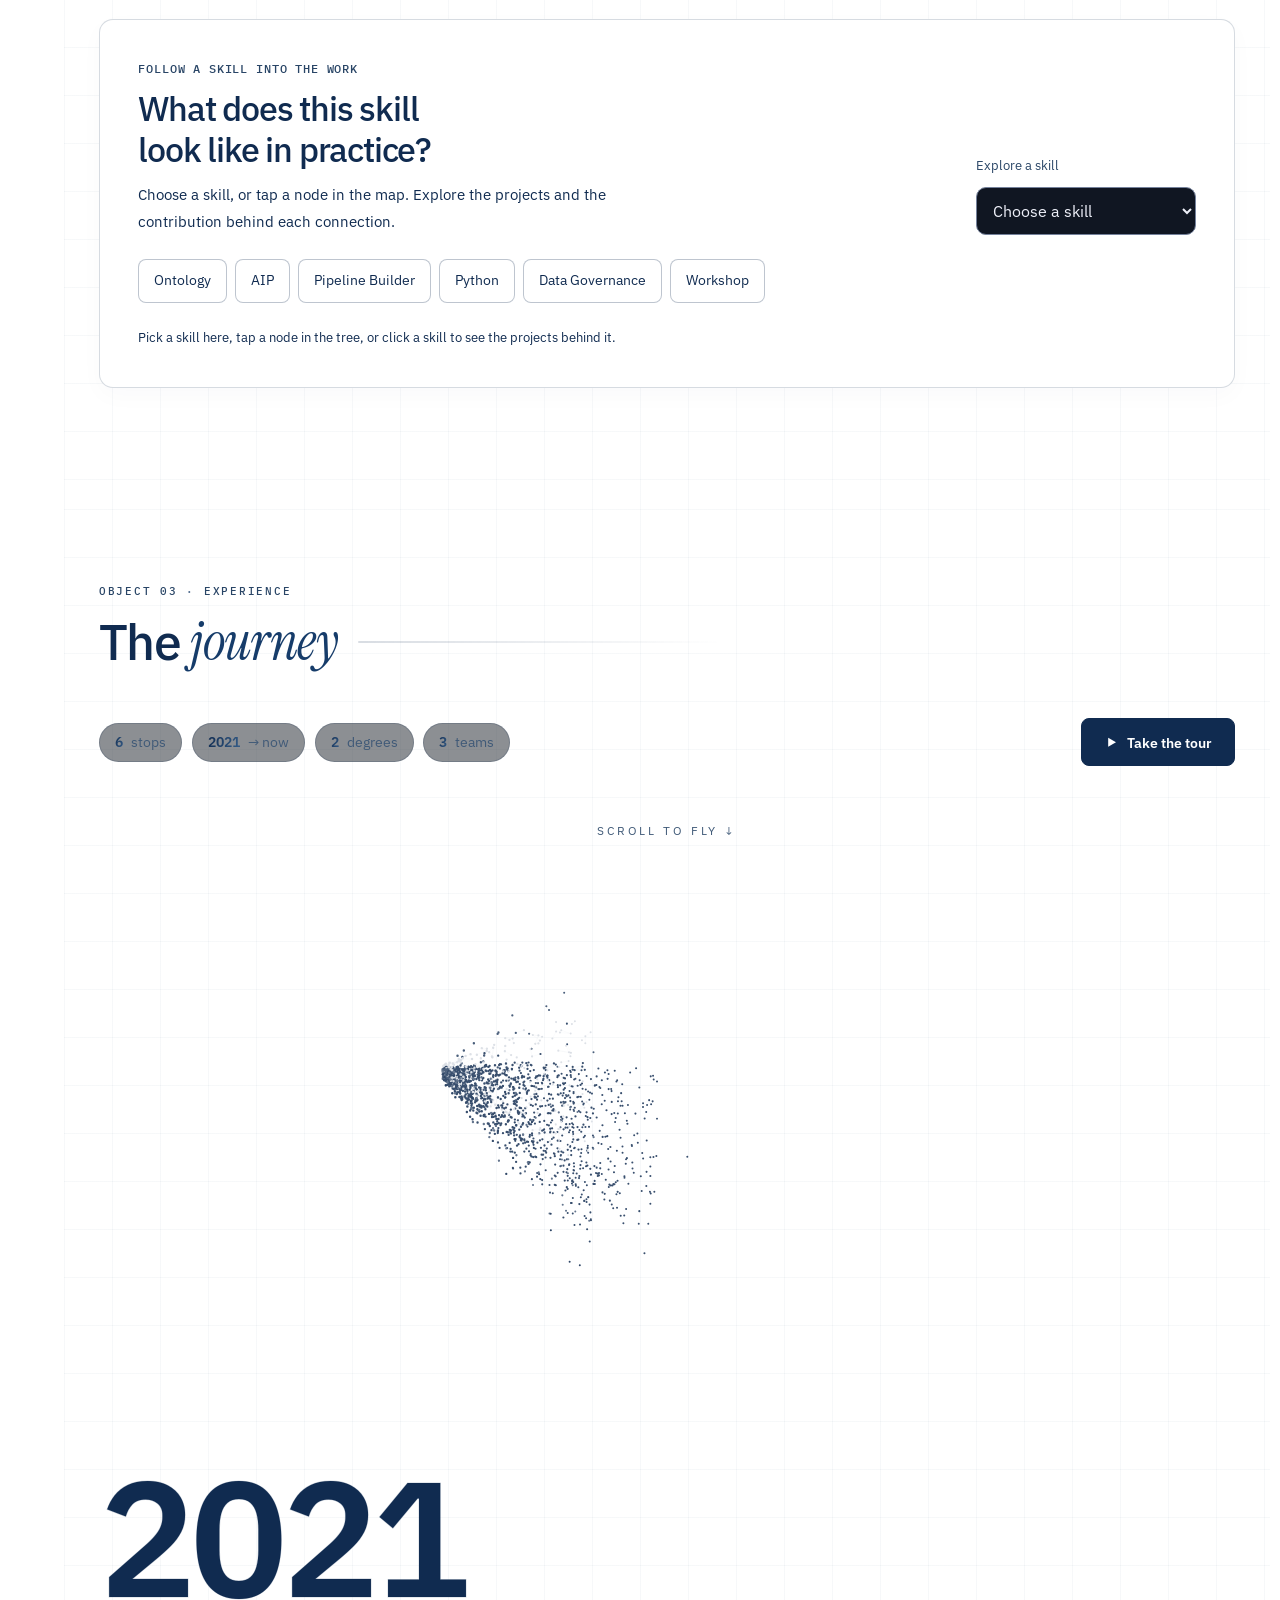
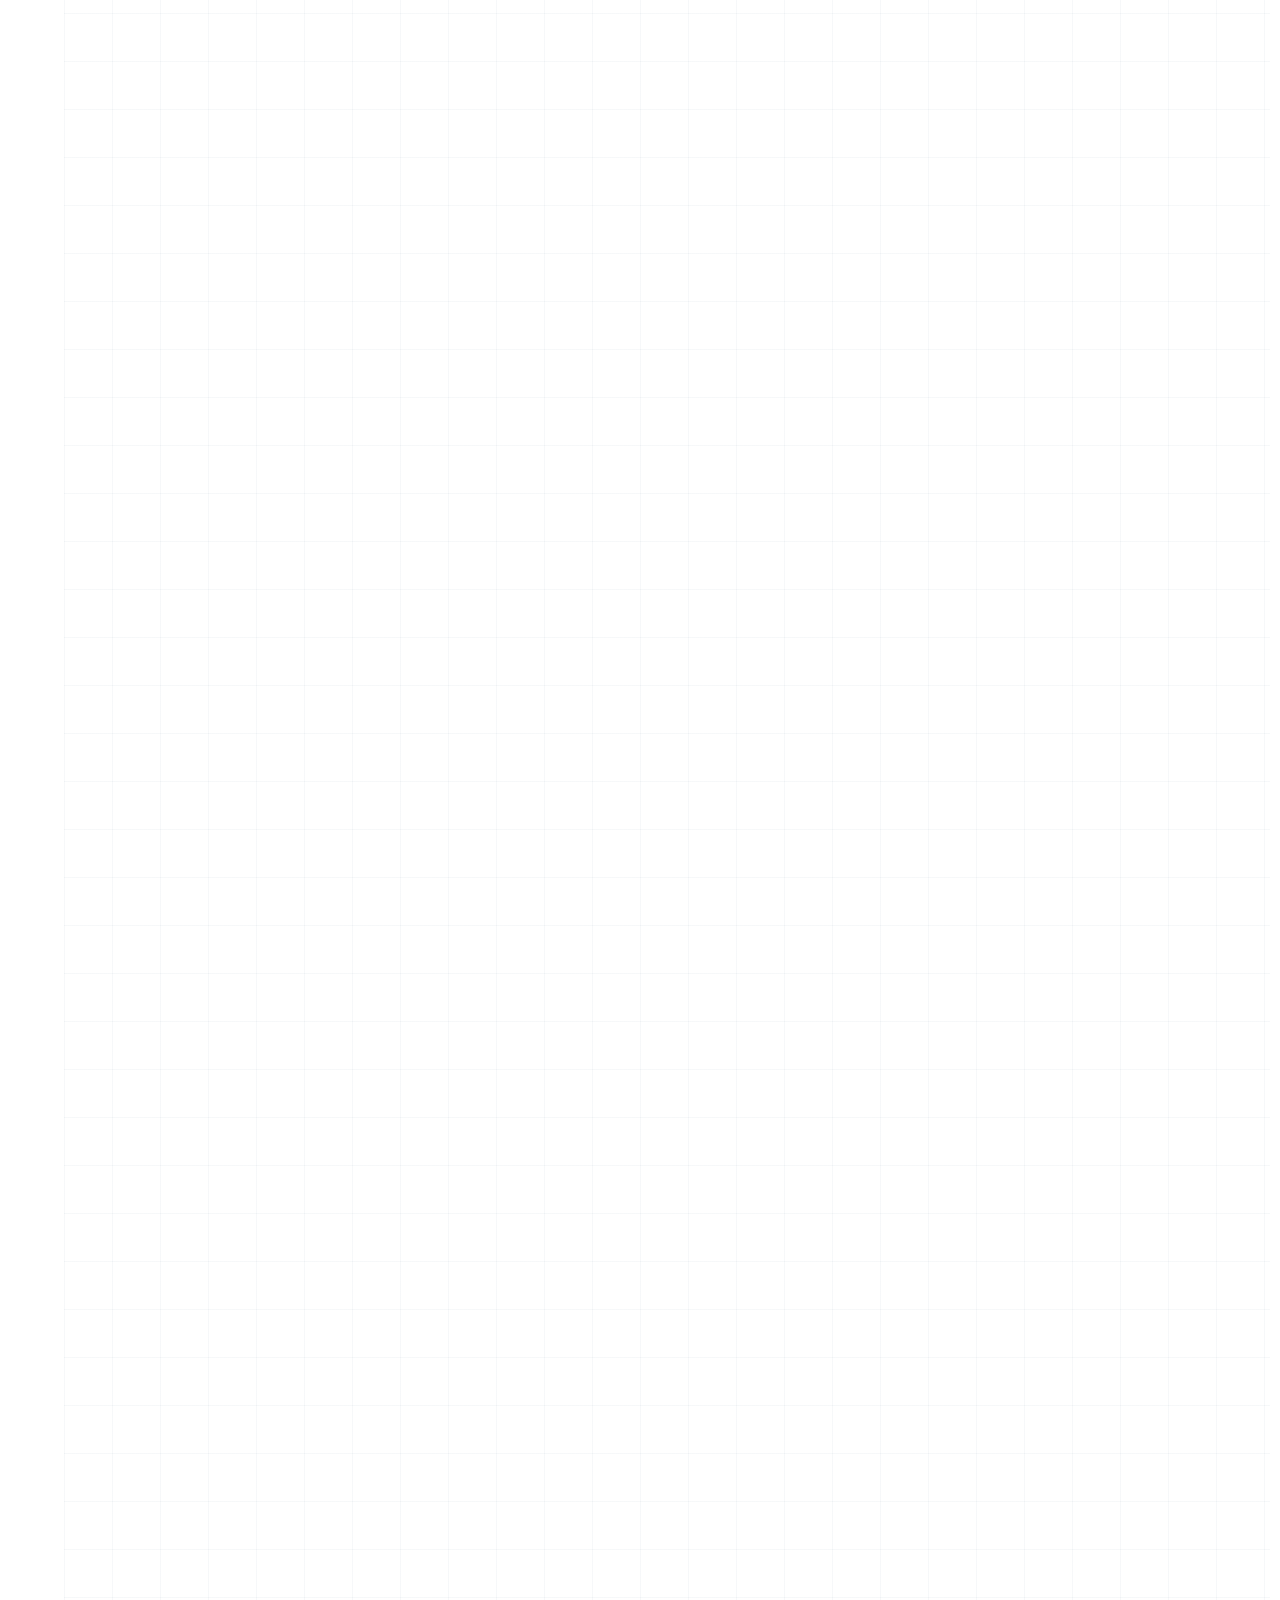
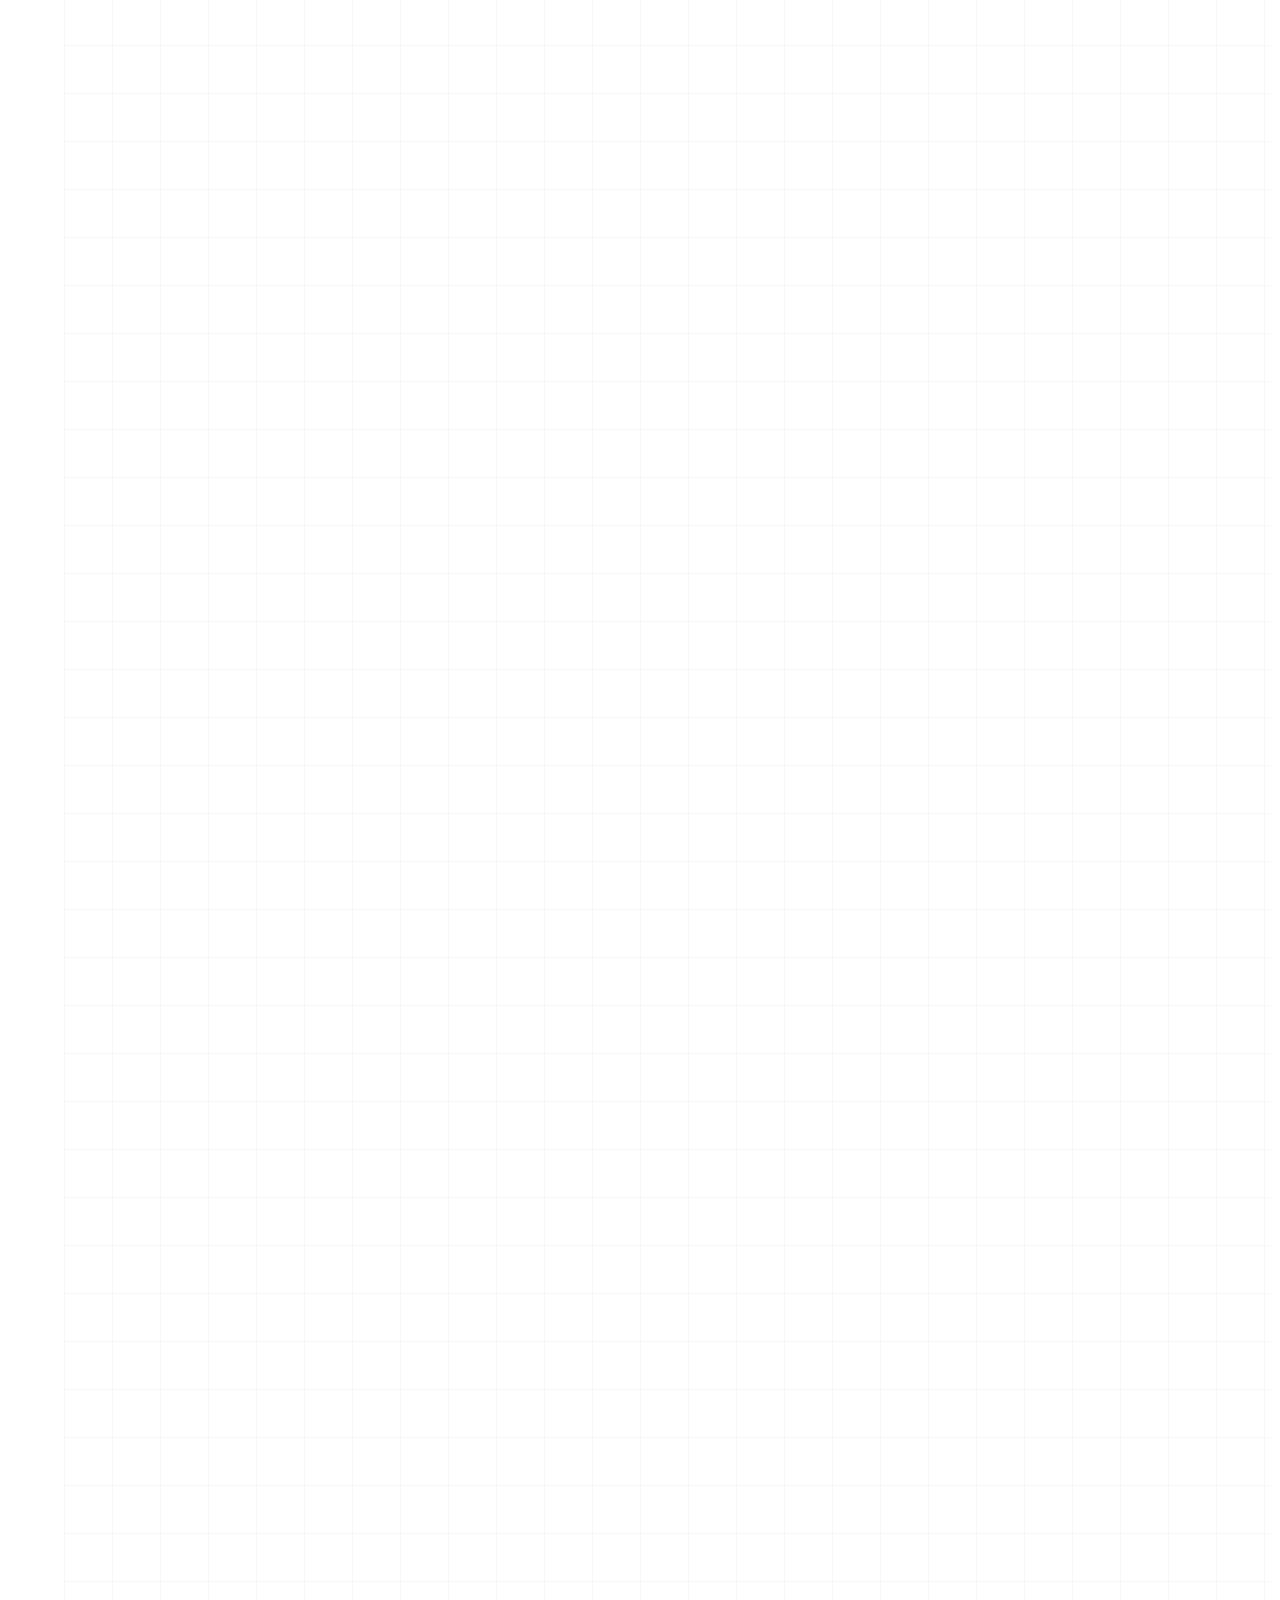
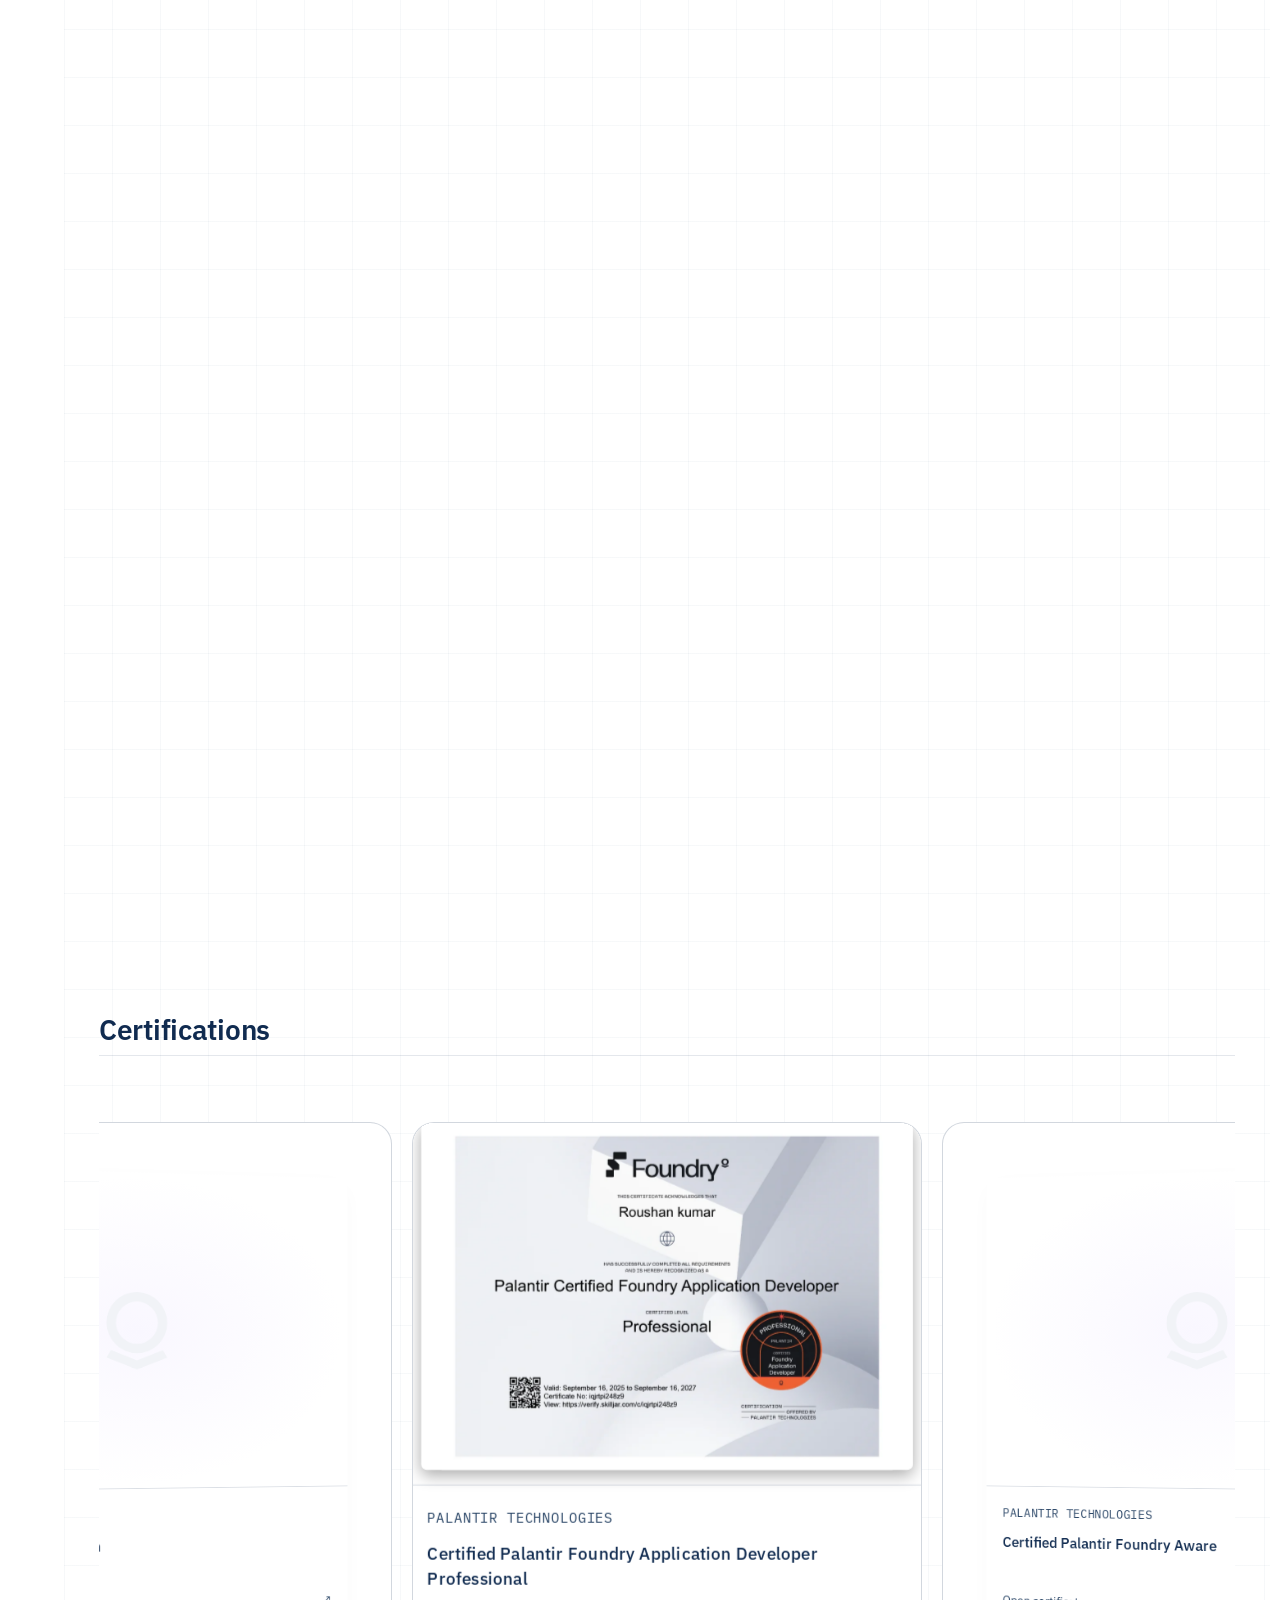
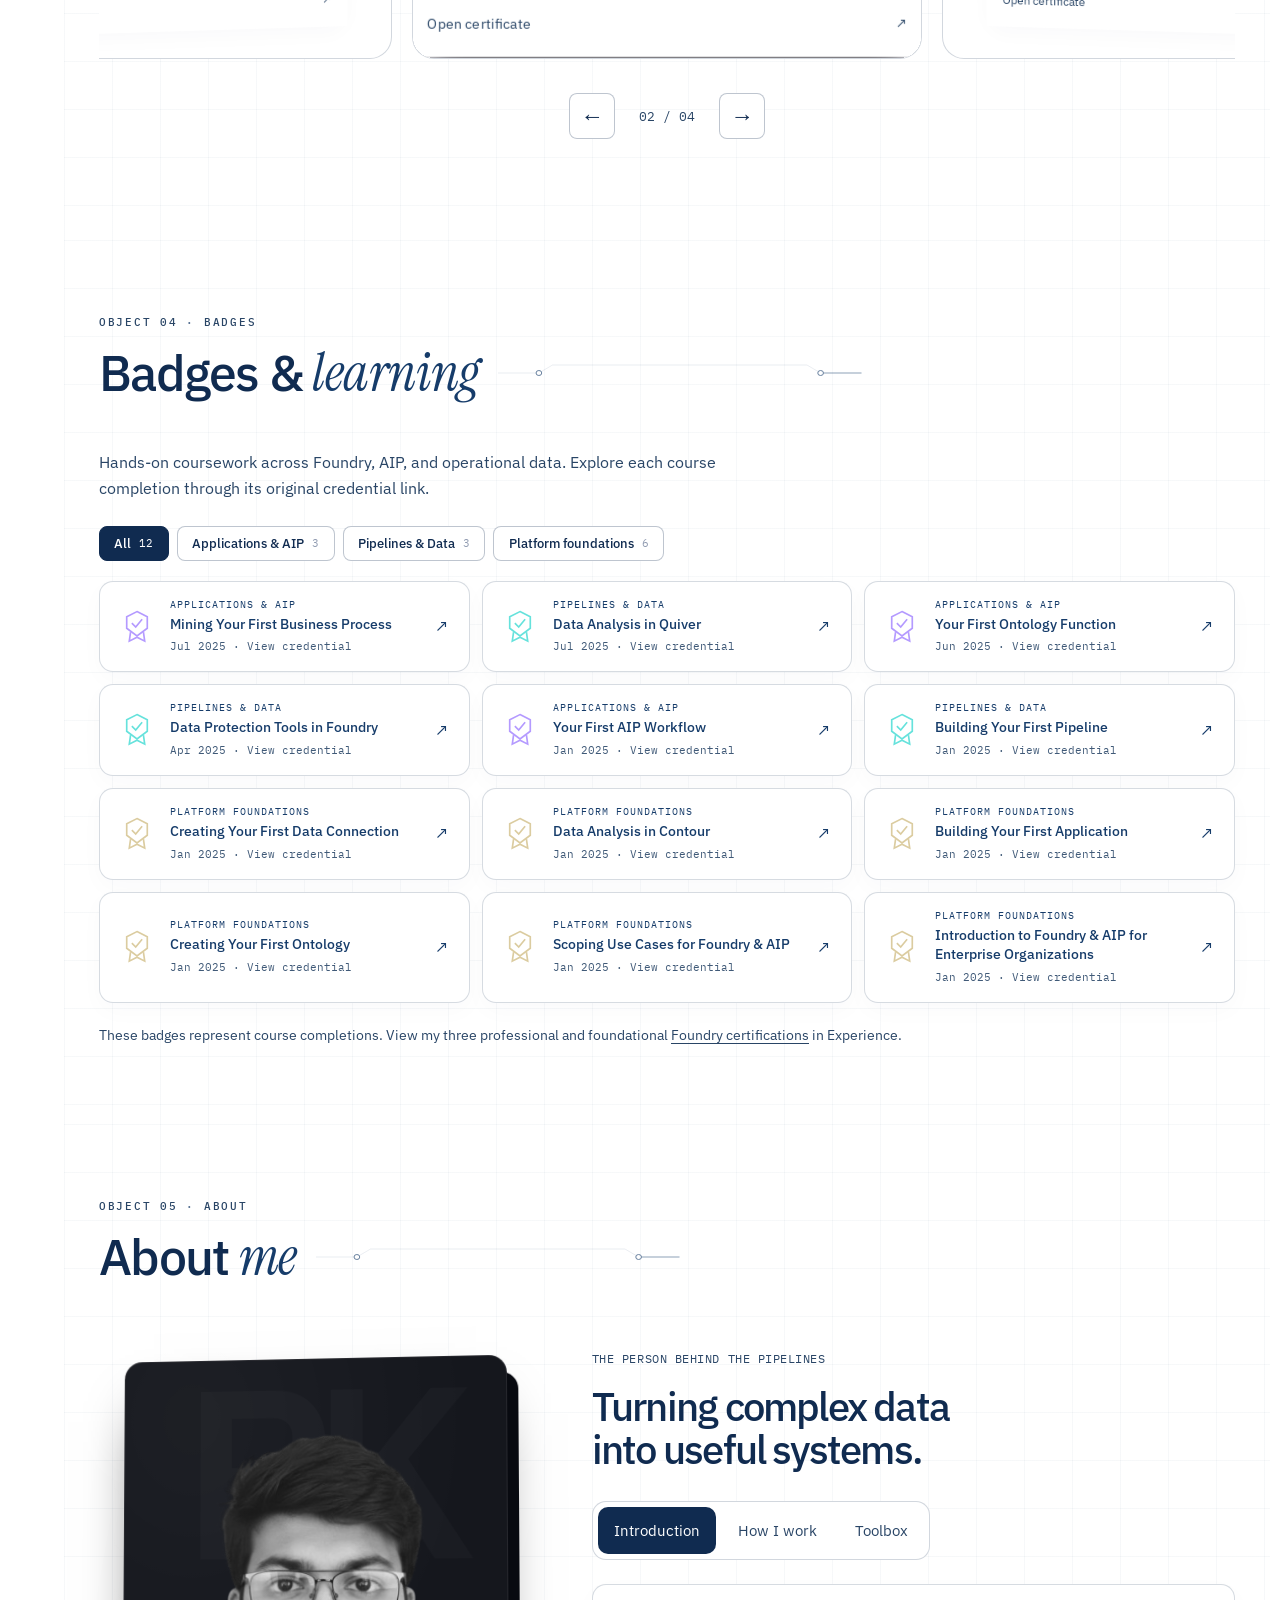
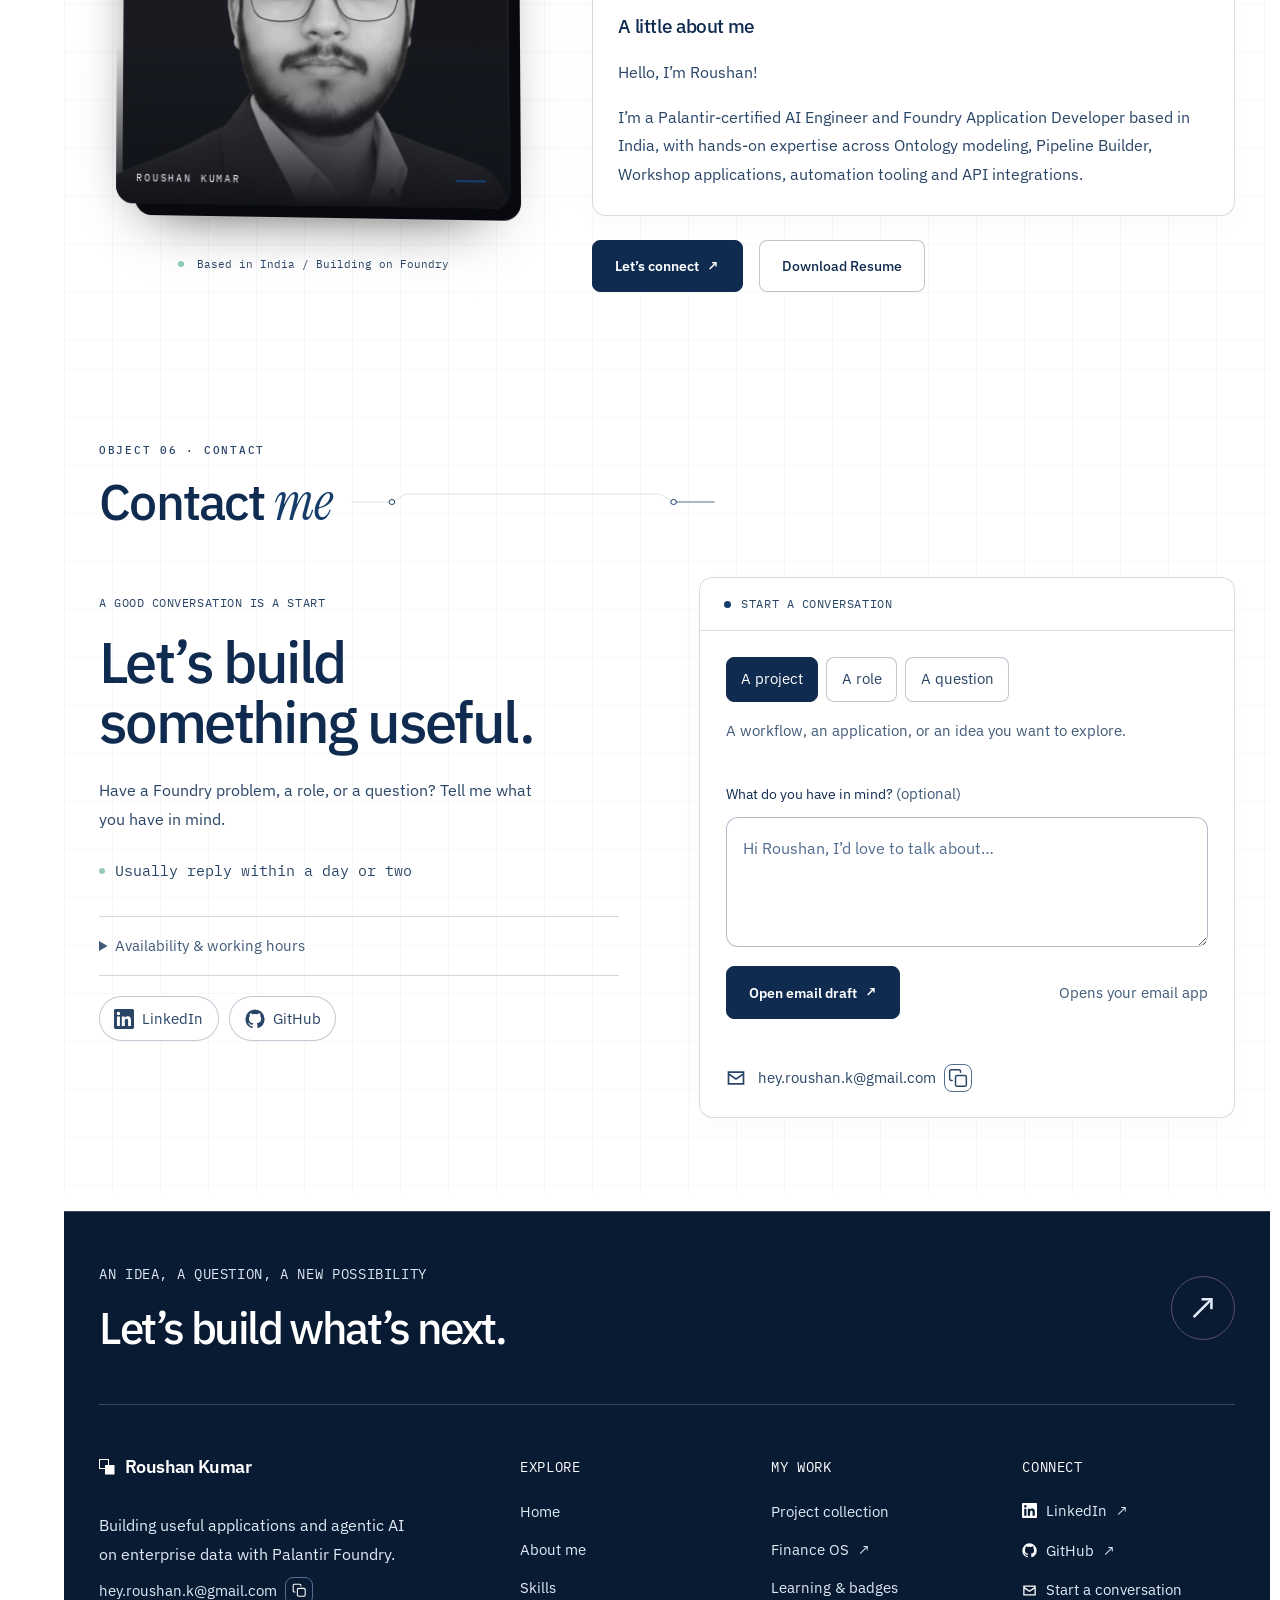
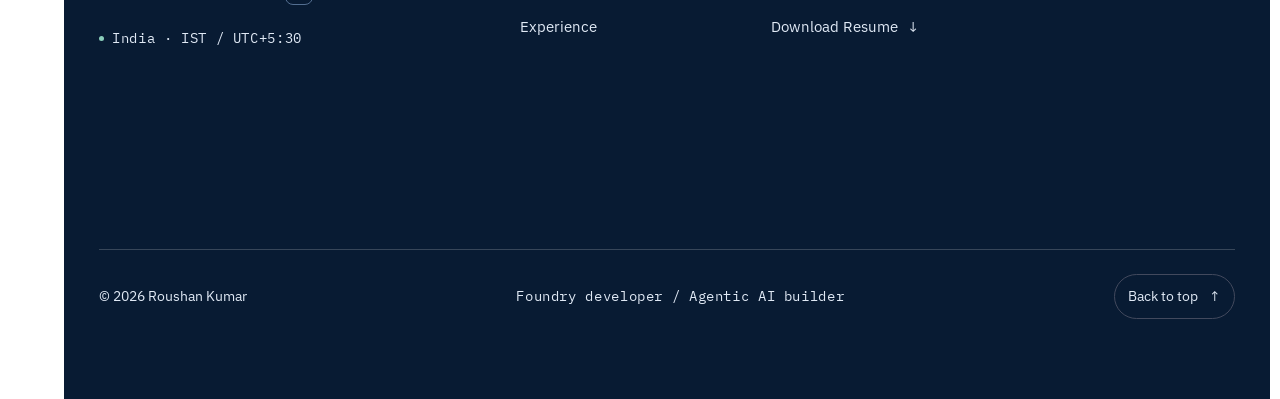
==== commit dc0330e5: "Expand to twelve themes across page surfaces and animated effects" ====
--- a/index.html
+++ b/index.html
@@ -254,7 +254,7 @@
 <link rel="stylesheet" href="css/mobile-journey.css?v=20261109" />
 <link rel="stylesheet" href="css/creative-upgrades.css?v=20261109" />
 <link rel="stylesheet" href="css/project-system.css?v=20261109" />
-<script src="js/terminal-themes.js?v=20261109"></script>
+<script src="js/terminal-themes.js?v=20261110"></script>
 </head>
 <body>
 <svg aria-hidden="true" width="0" height="0" style="position:absolute;pointer-events:none"><defs><filter id="navy-duotone" color-interpolation-filters="sRGB"><feColorMatrix type="matrix" values=".199 .669 .067 0 .063 .176 .593 .060 0 .169 .147 .491 .049 0 .314 0 0 0 1 0"/></filter><filter id="navy-on-white" color-interpolation-filters="sRGB"><feColorMatrix type="matrix" values="-.199 -.669 -.067 0 1 -.176 -.593 -.060 0 1 -.147 -.491 -.049 0 1 0 0 0 1 0"/></filter></defs></svg>
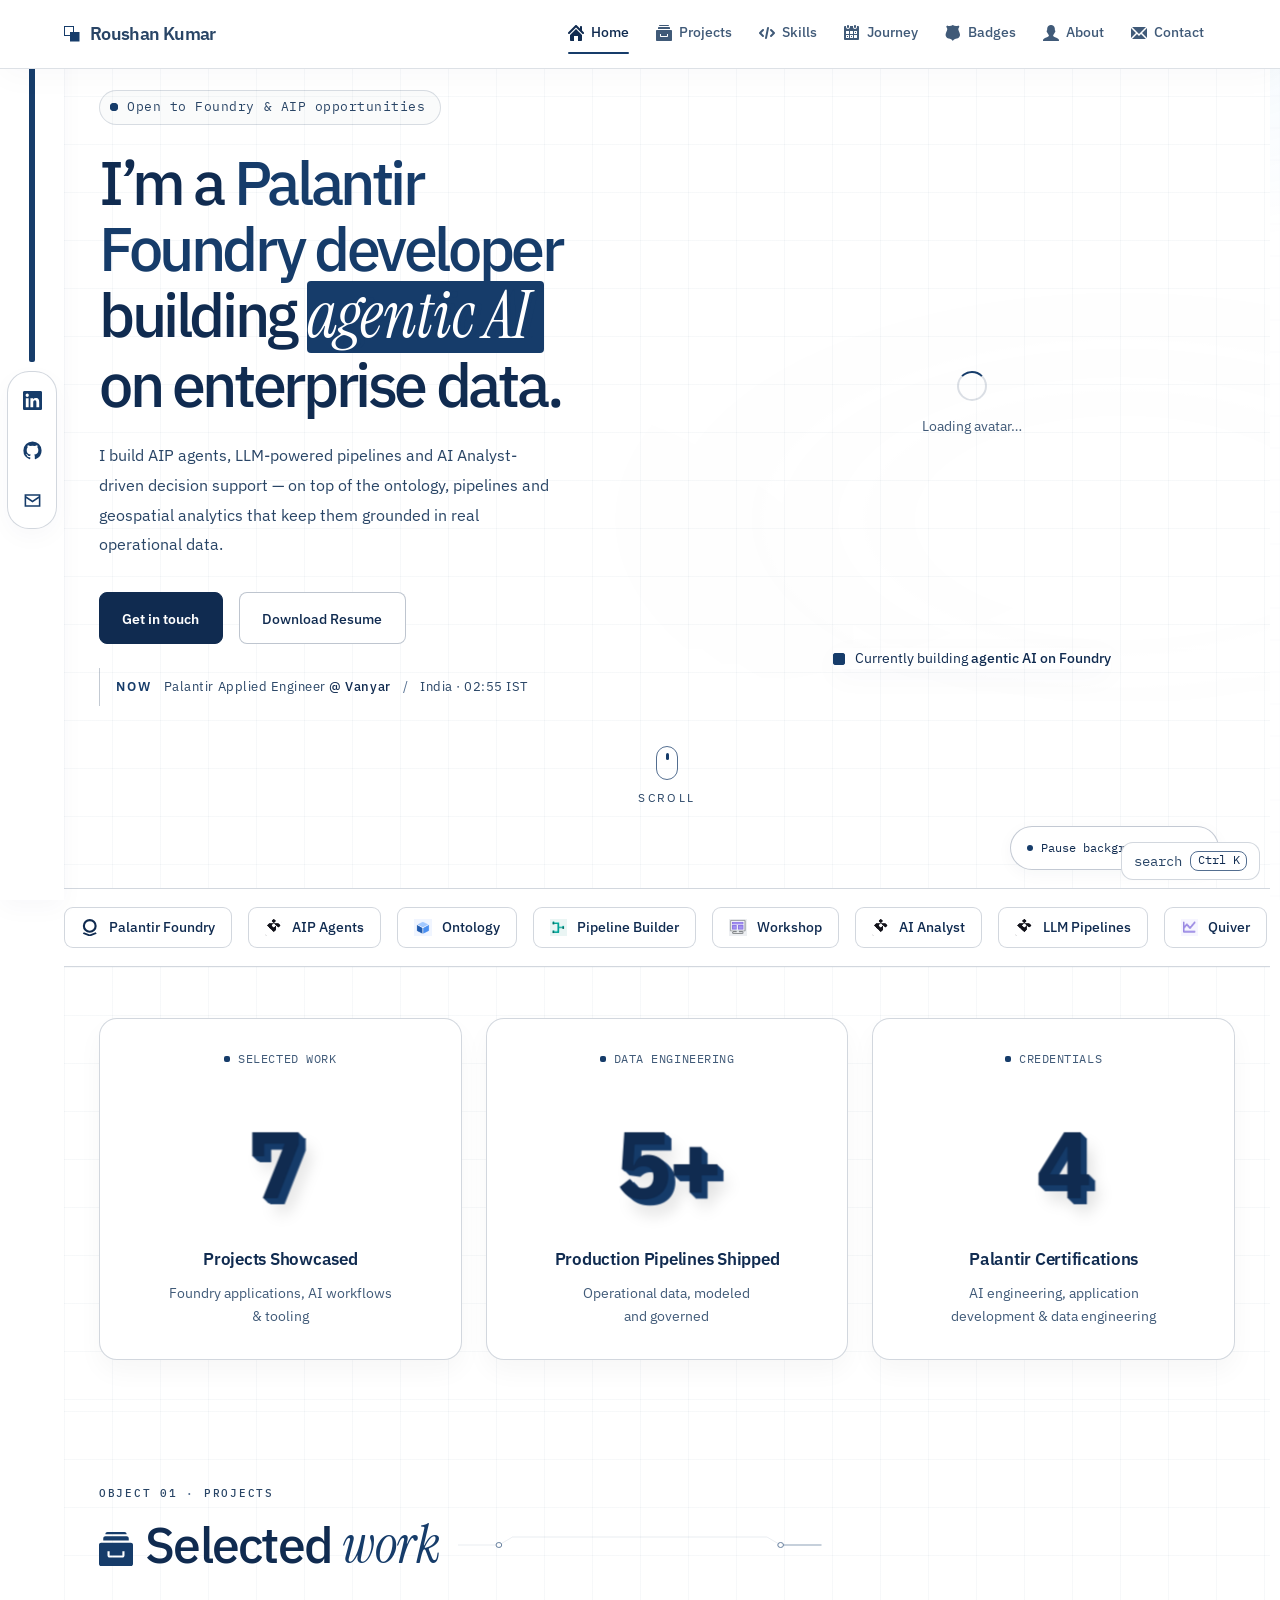
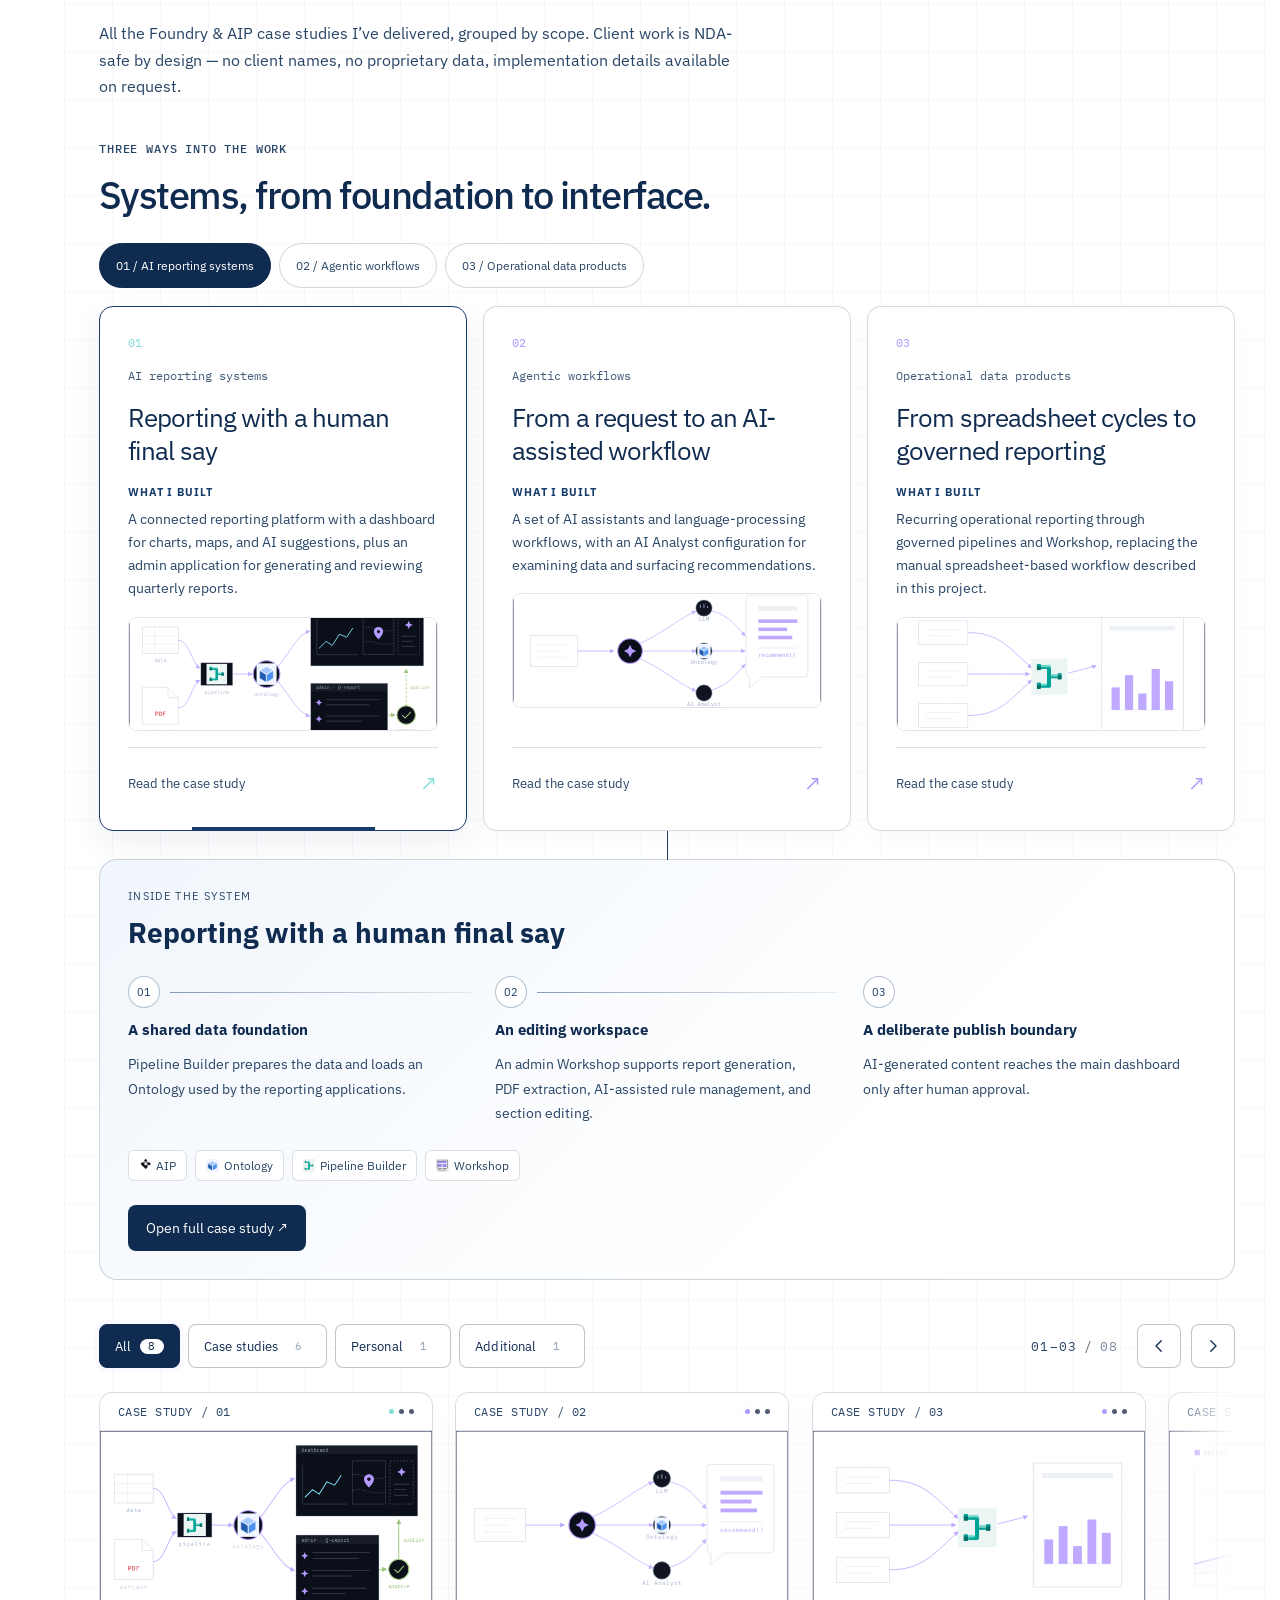
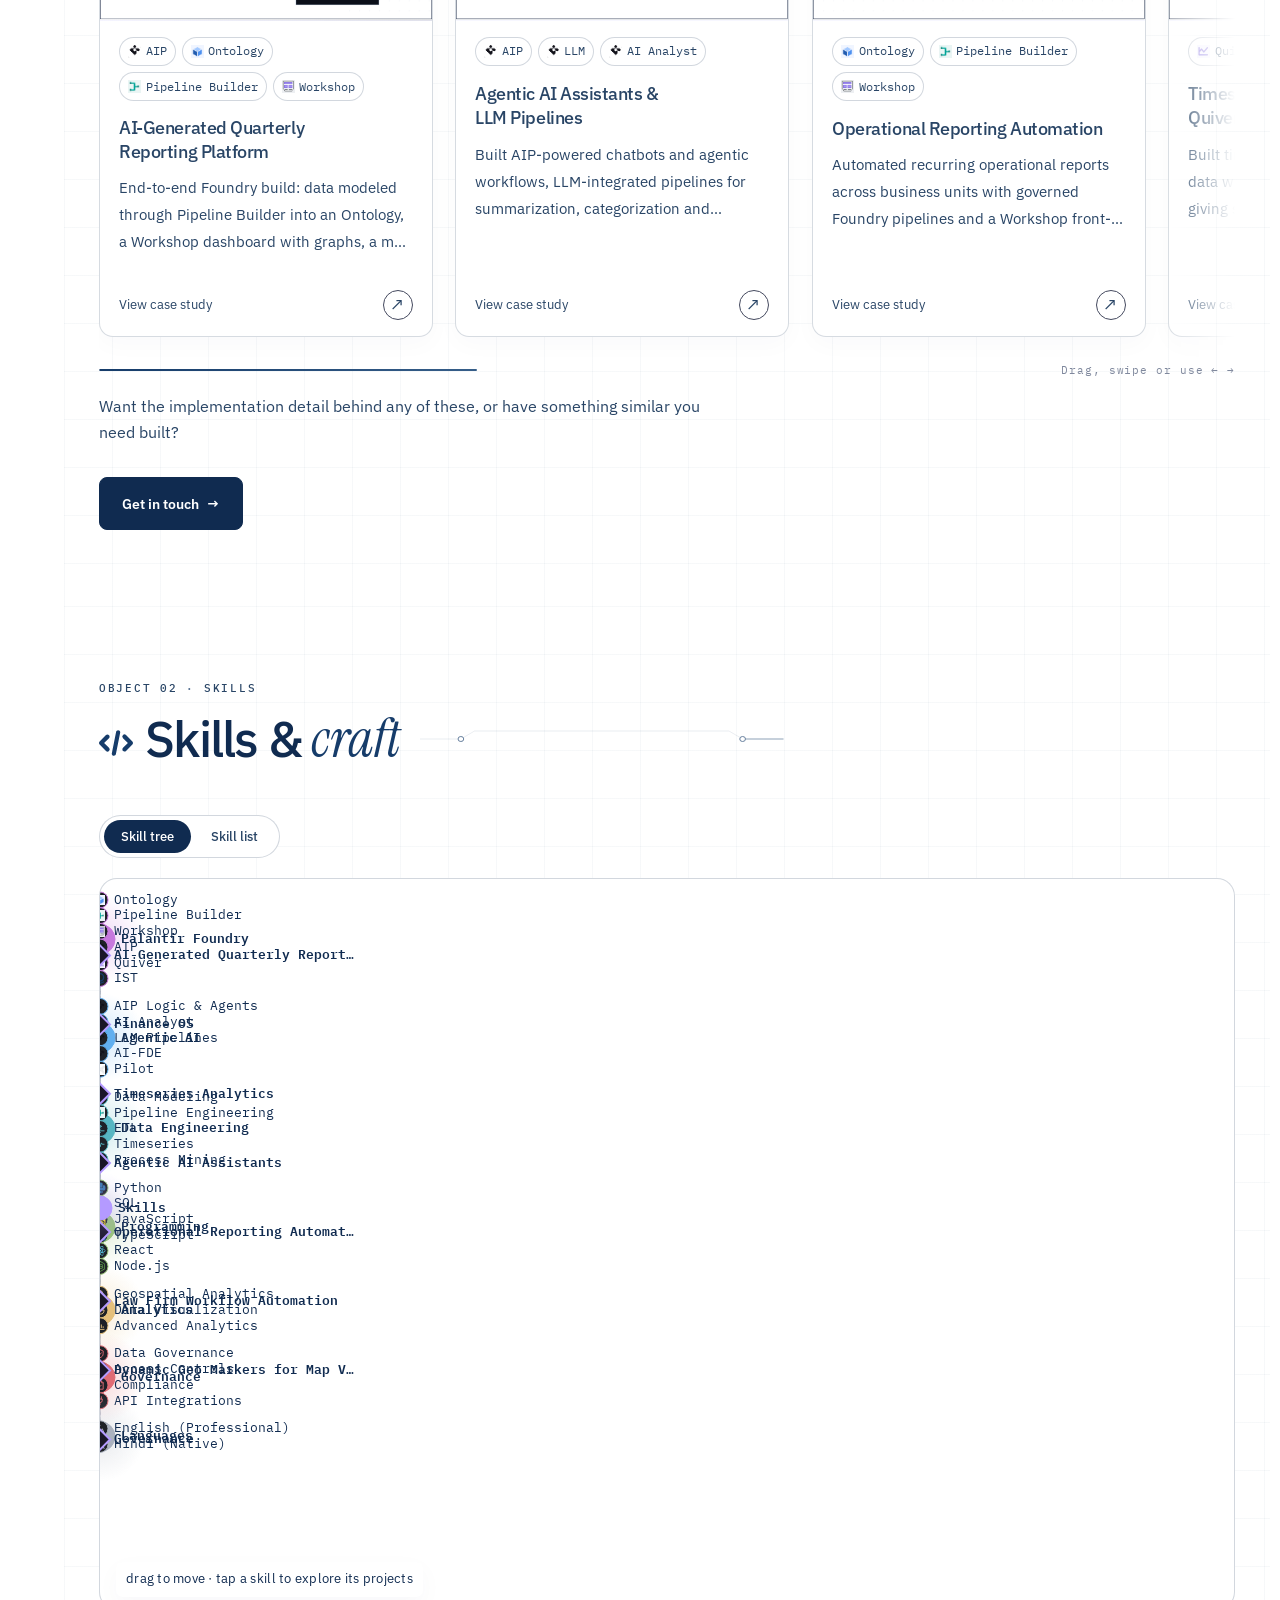
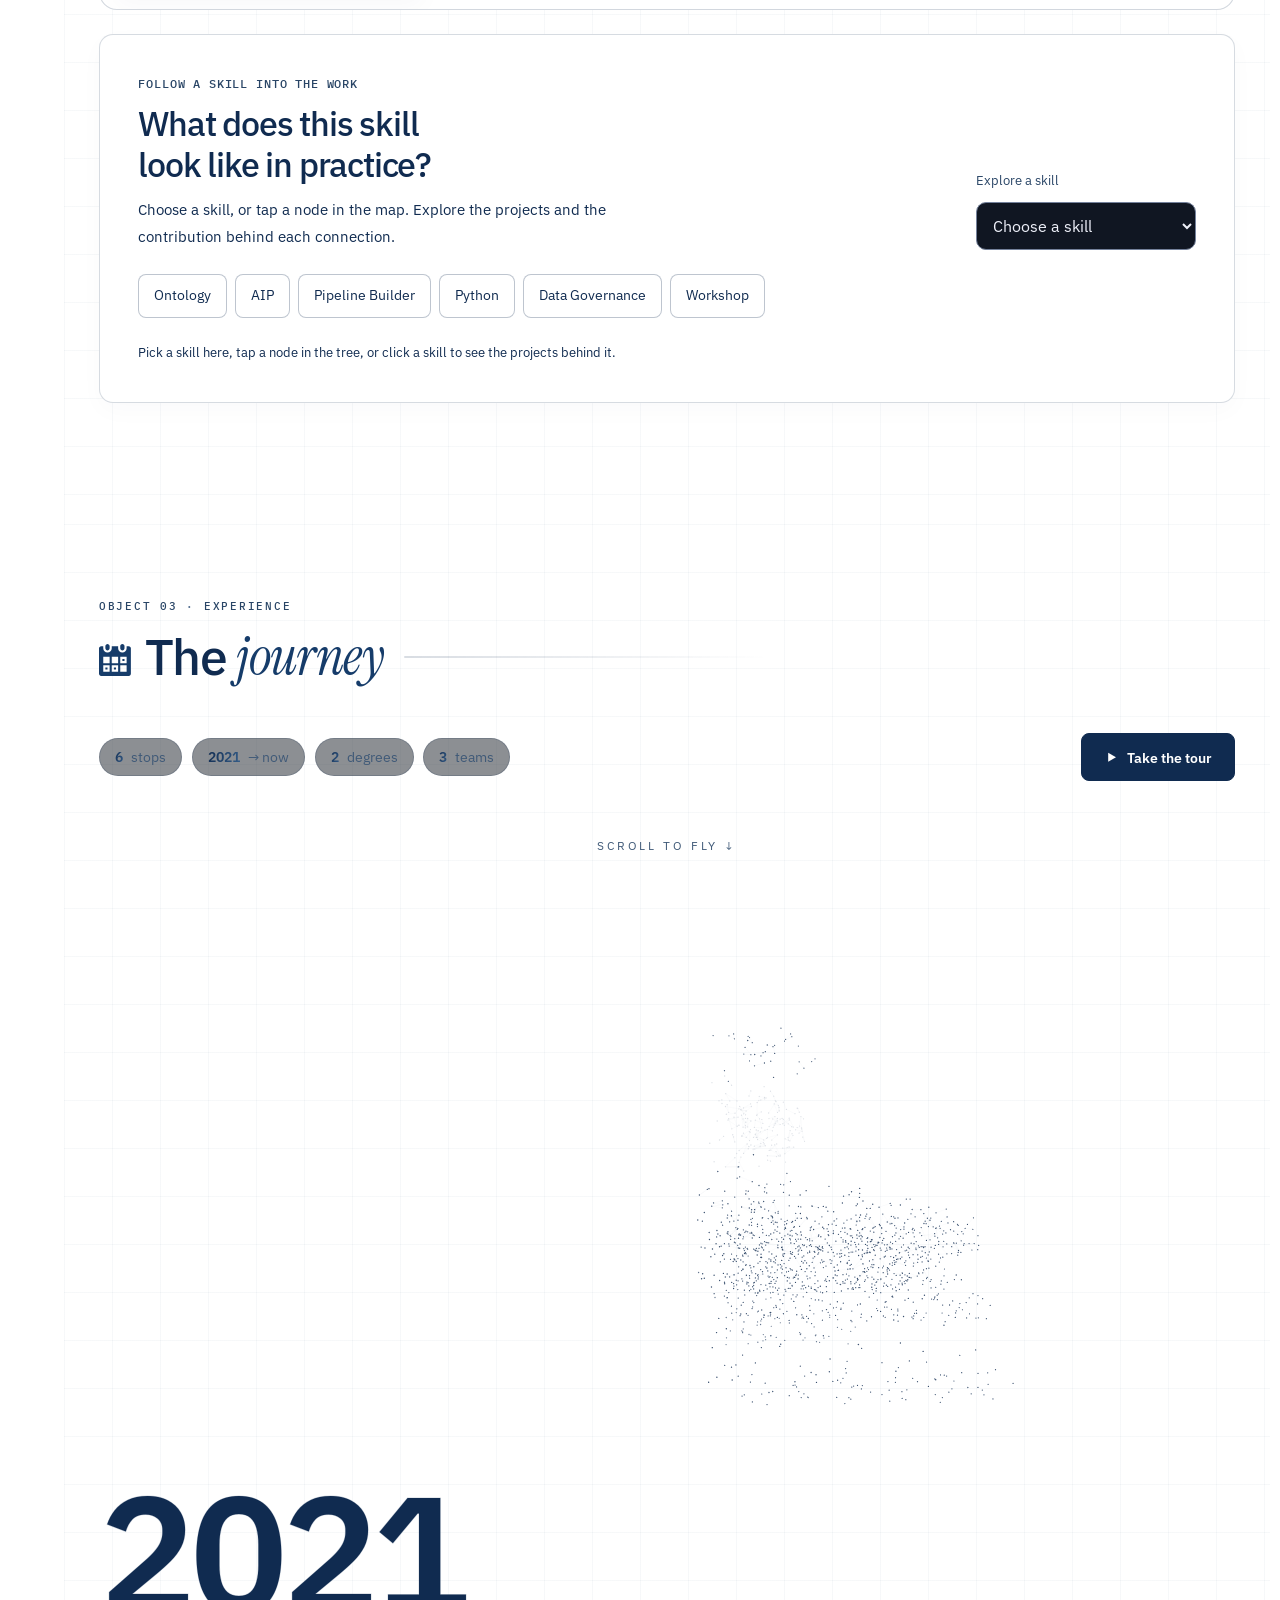
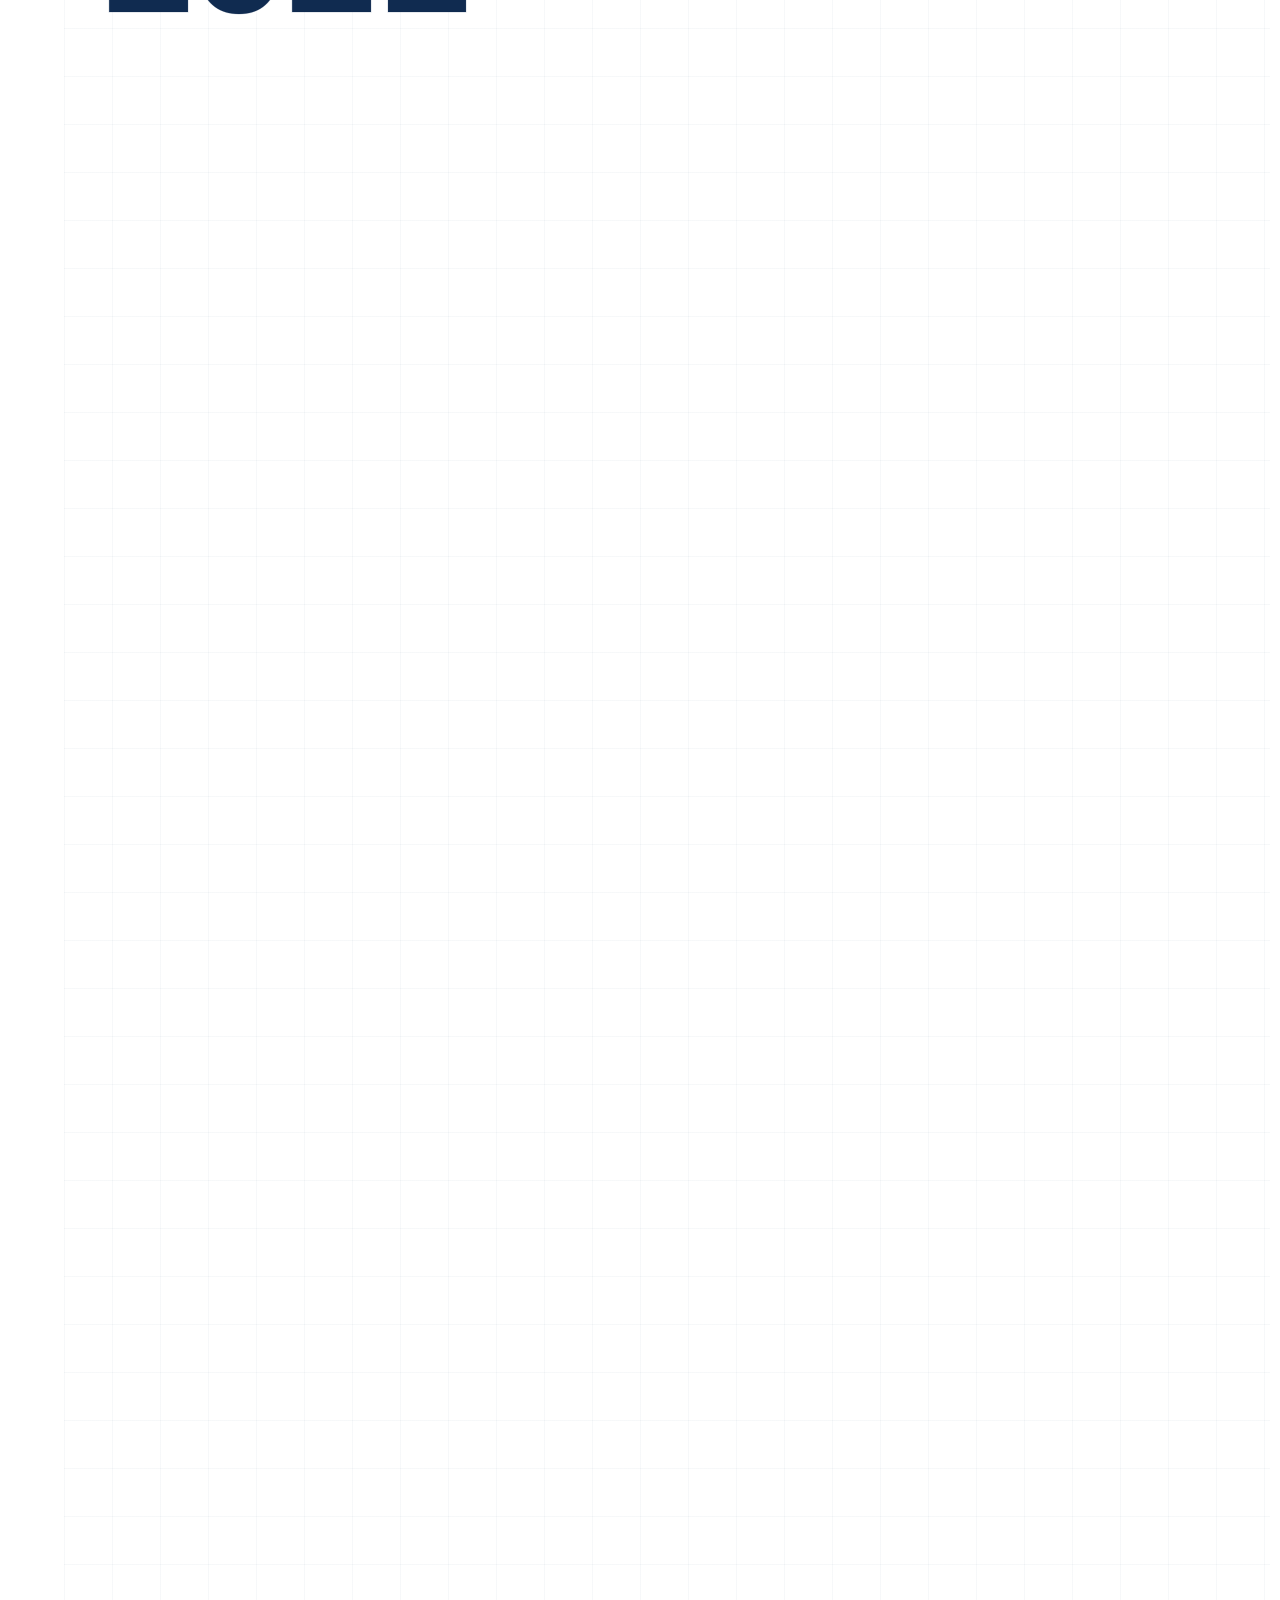
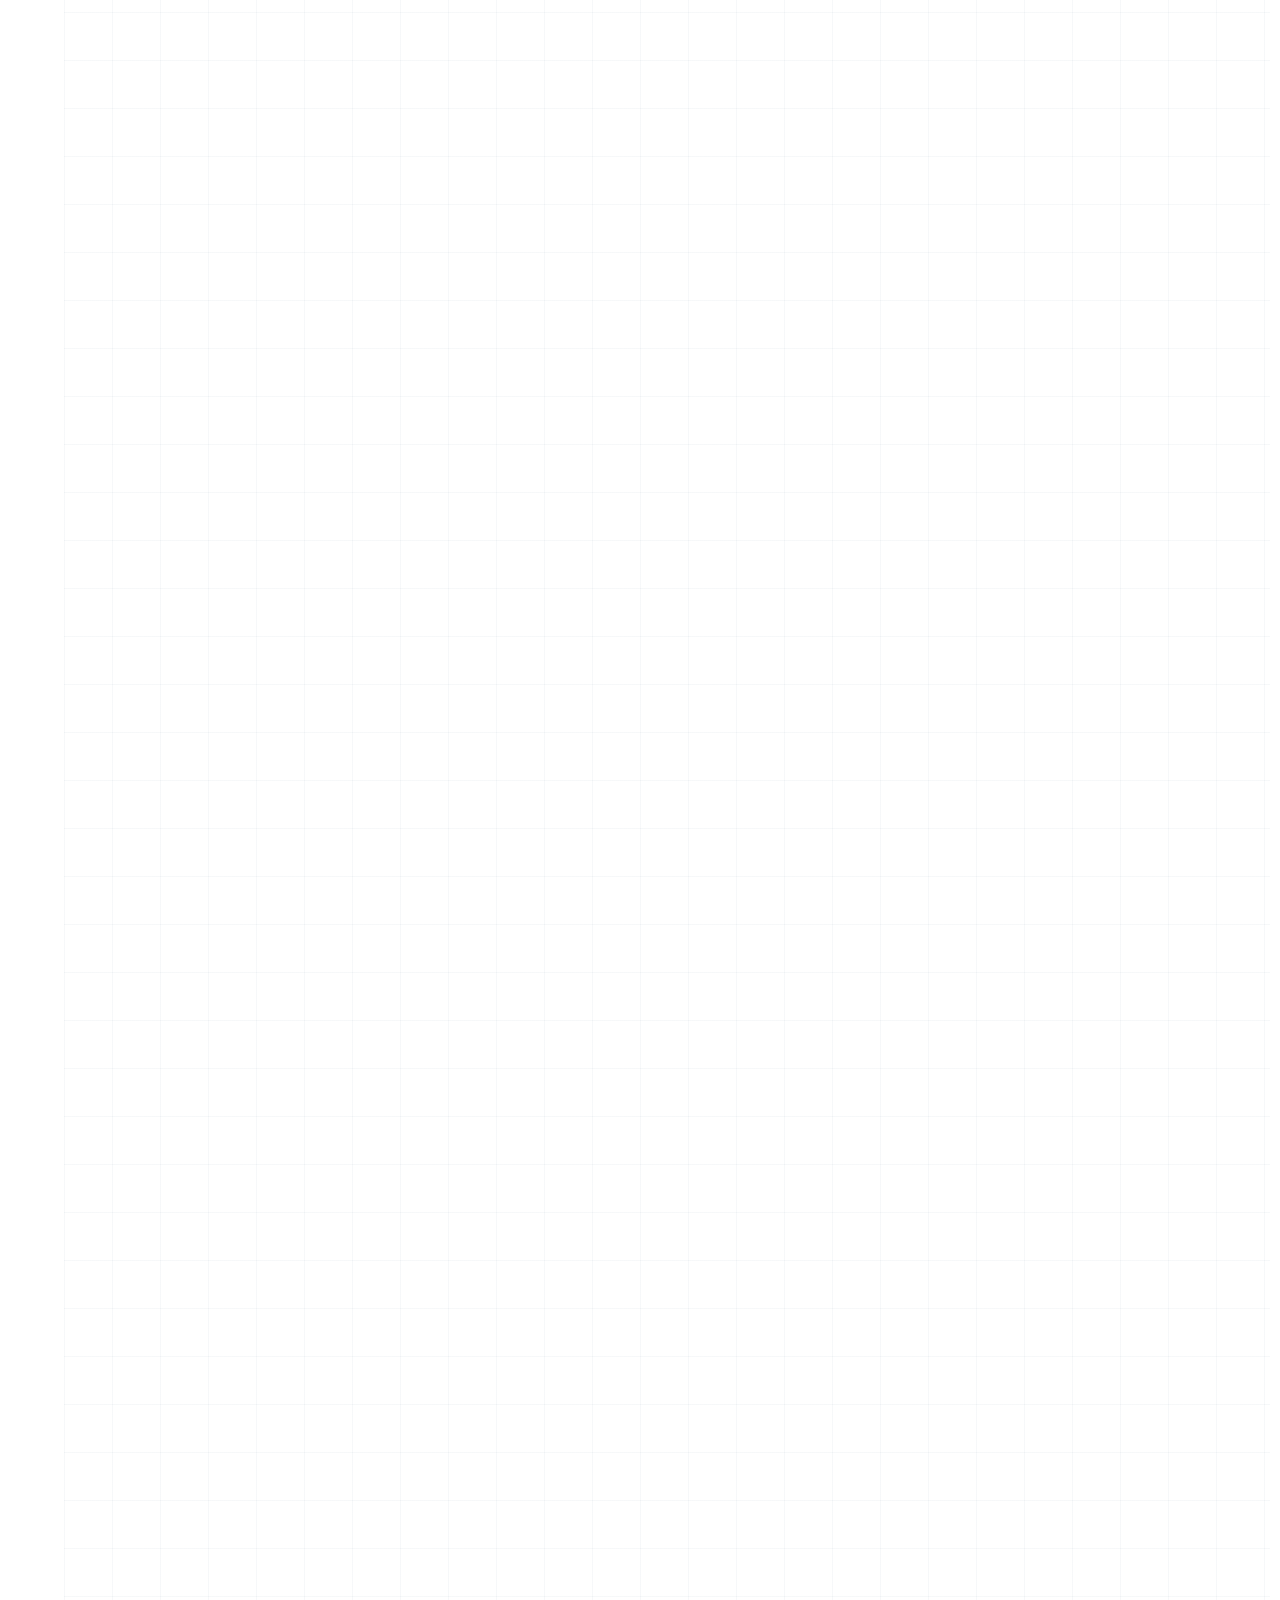
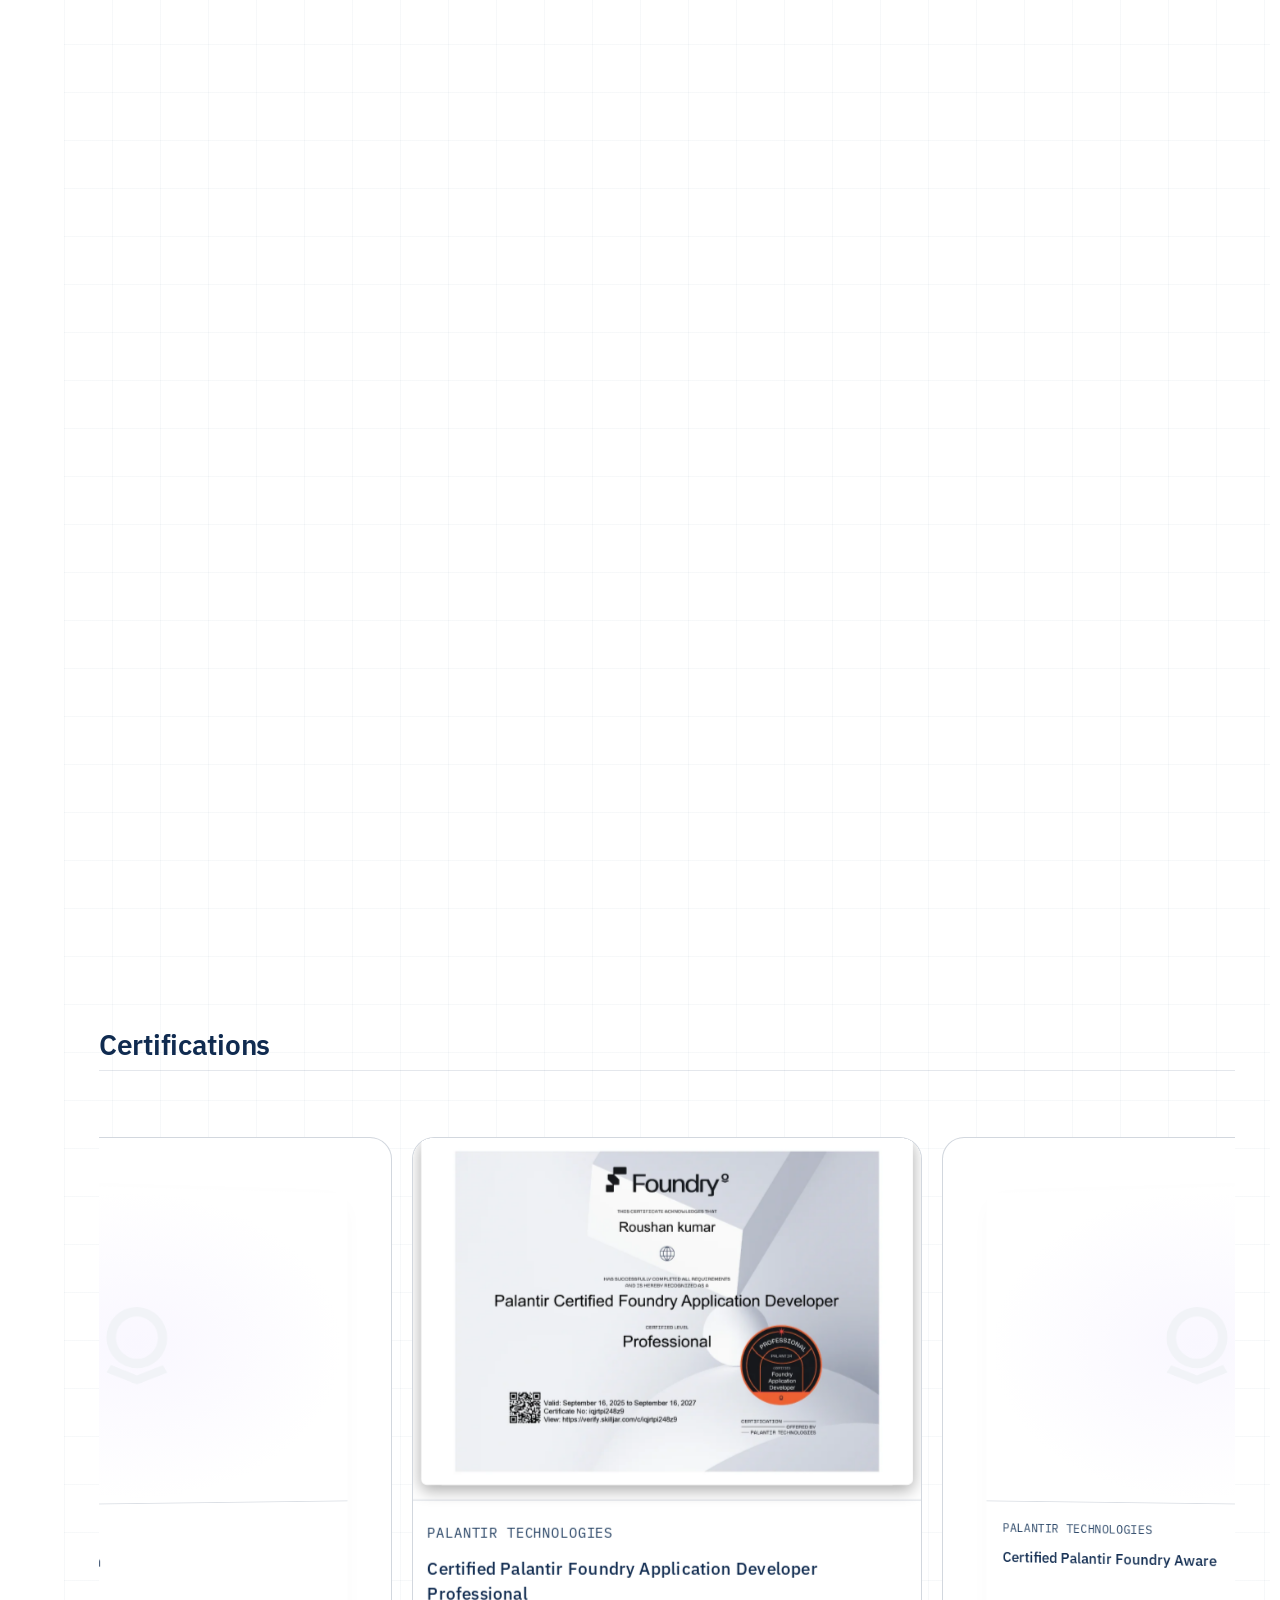
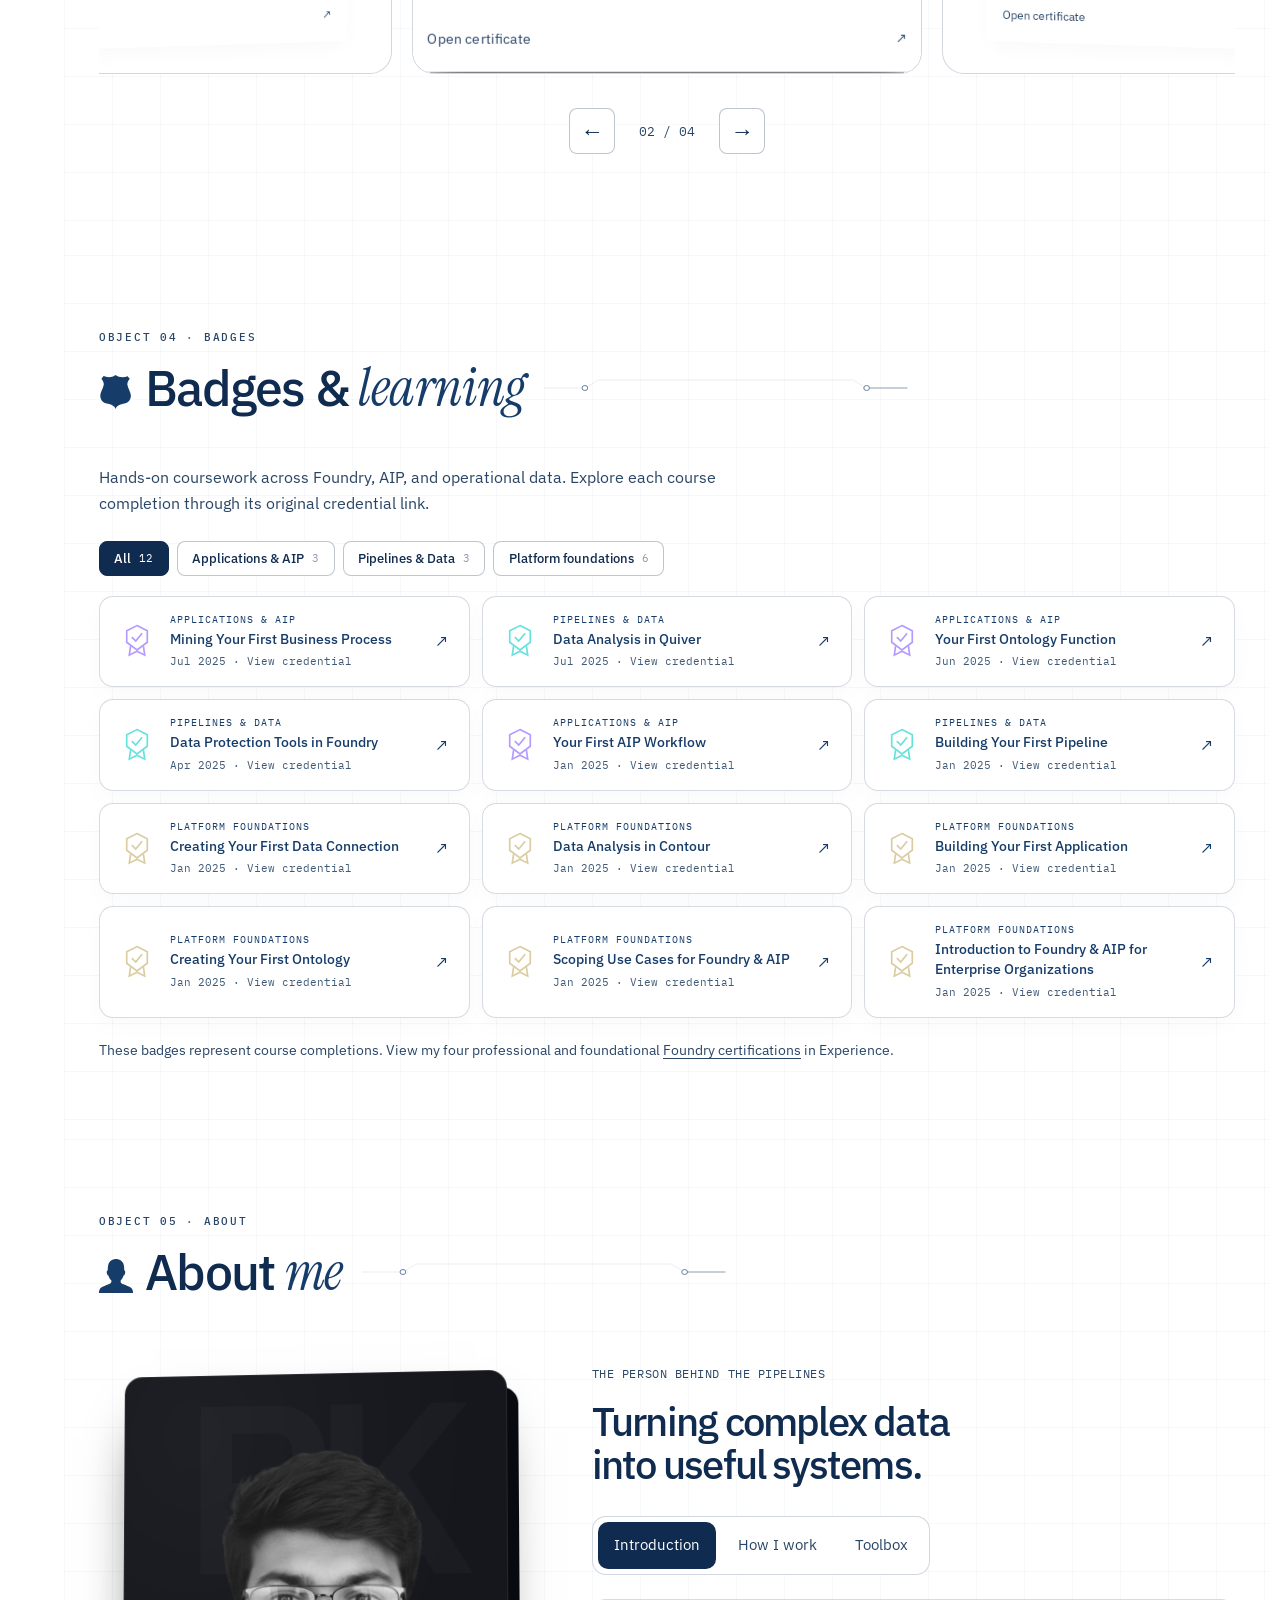
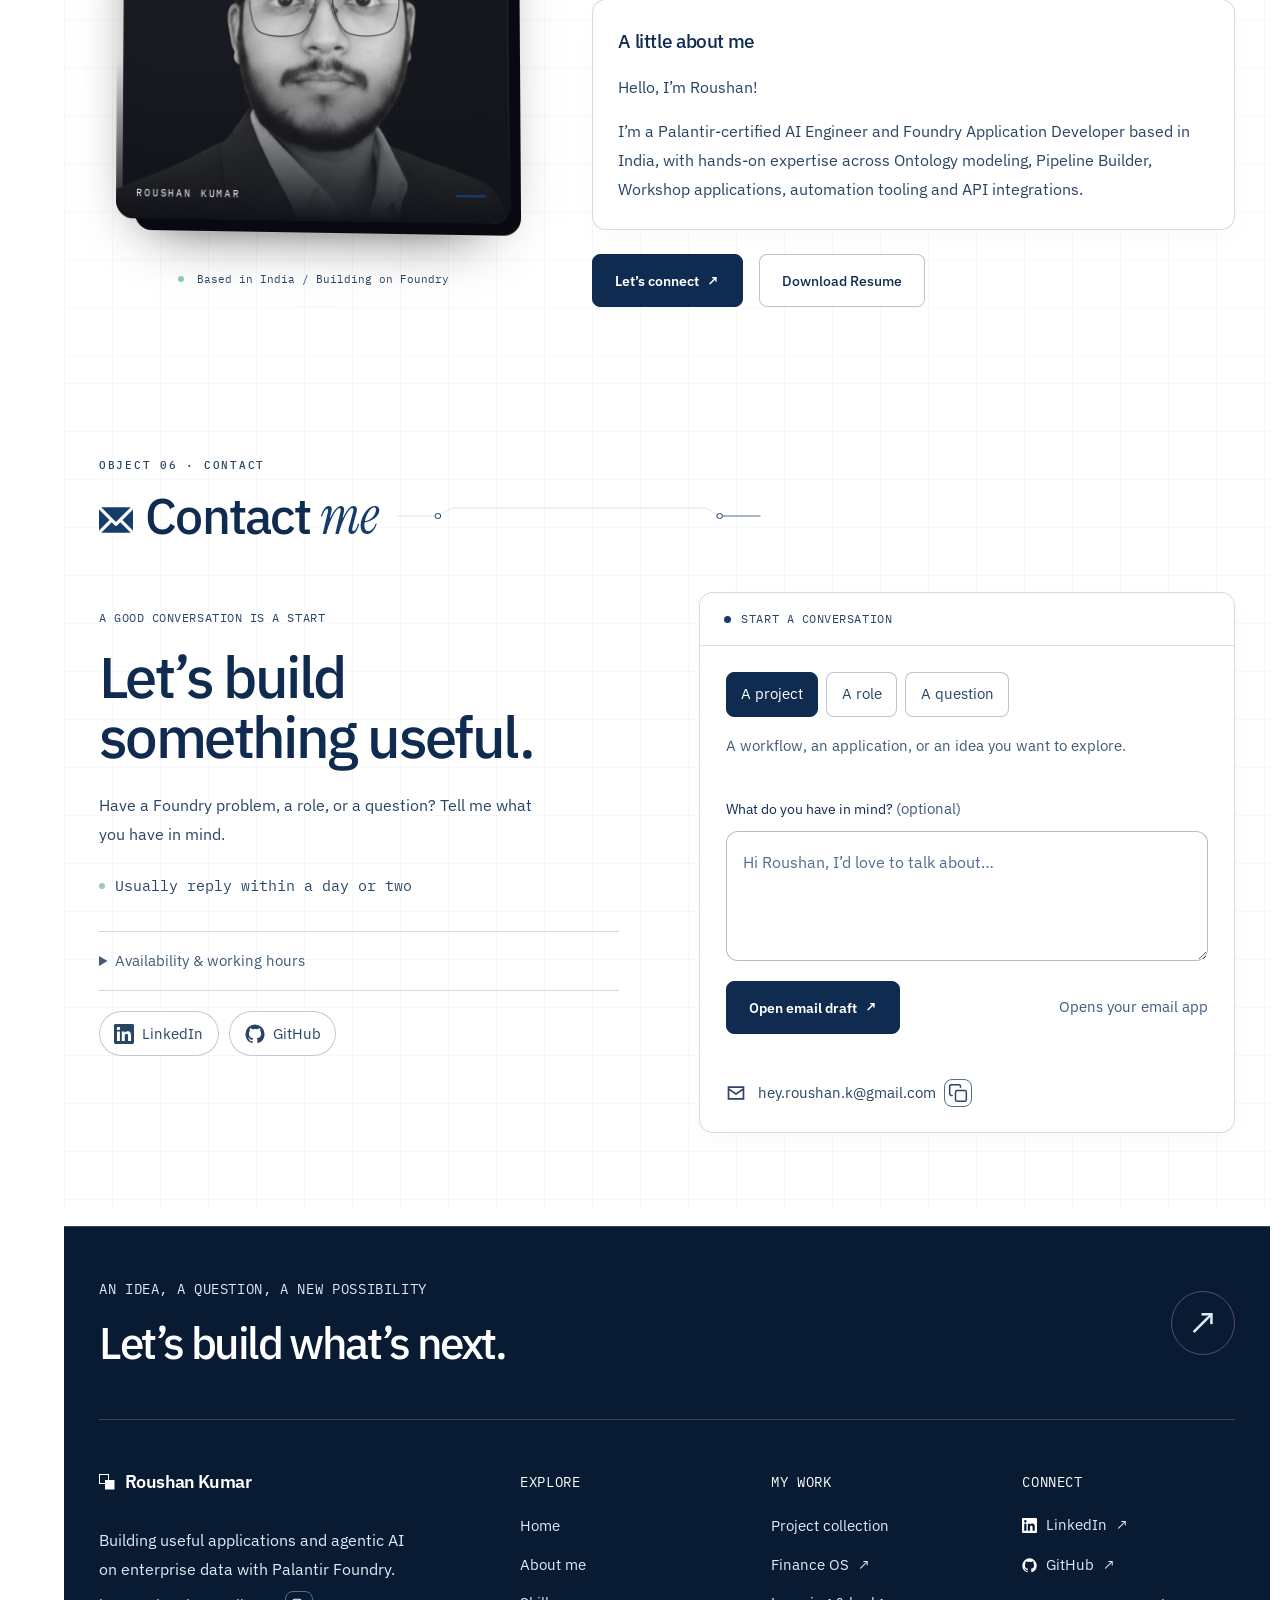
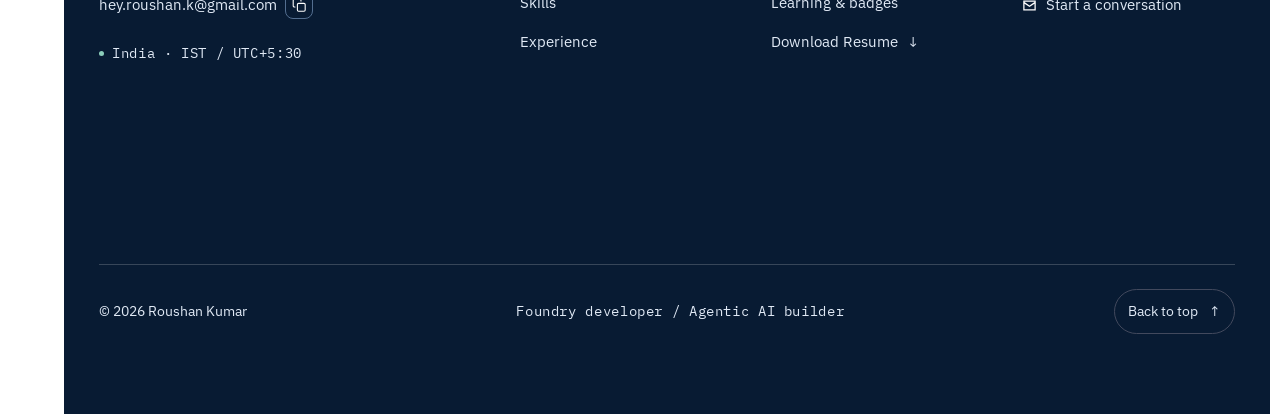
==== commit f3864e4d: "Polish navigation and intro, update product icons and expand architecture viewer" ====
--- a/index.html
+++ b/index.html
@@ -4,6 +4,9 @@
 <meta charset="UTF-8" />
 <meta name="viewport" content="width=device-width, initial-scale=1" />
 
+<script id="reload-from-top">
+(function(){var entry=performance.getEntriesByType('navigation')[0];if(!entry||entry.type!=='reload')return;history.scrollRestoration='manual';if(location.hash)history.replaceState(history.state,'',location.pathname+location.search);function top(){window.scrollTo({top:0,left:0,behavior:'instant'});}top();document.addEventListener('DOMContentLoaded',top,{once:true});window.addEventListener('pageshow',function(){top();requestAnimationFrame(top);},{once:true});})();
+</script>
 <!-- Establish the hero's starting state before any page content paints. -->
 <script>
 (function(){
@@ -255,6 +258,9 @@
 <link rel="stylesheet" href="css/creative-upgrades.css?v=20261109" />
 <link rel="stylesheet" href="css/project-system.css?v=20261109" />
 <script src="js/terminal-themes.js?v=20261110"></script>
+<link rel="stylesheet" href="css/scroll-polish.css?v=20261110" />
+<link rel="stylesheet" href="css/heading-glints.css?v=20261110" />
+<link rel="stylesheet" href="css/architecture-viewer.css?v=20261110" />
 </head>
 <body>
 <svg aria-hidden="true" width="0" height="0" style="position:absolute;pointer-events:none"><defs><filter id="navy-duotone" color-interpolation-filters="sRGB"><feColorMatrix type="matrix" values=".199 .669 .067 0 .063 .176 .593 .060 0 .169 .147 .491 .049 0 .314 0 0 0 1 0"/></filter><filter id="navy-on-white" color-interpolation-filters="sRGB"><feColorMatrix type="matrix" values="-.199 -.669 -.067 0 1 -.176 -.593 -.060 0 1 -.147 -.491 -.049 0 1 0 0 0 1 0"/></filter></defs></svg>
@@ -382,7 +388,7 @@
           <a class="btn btn--primary" href="#contacts">Get in touch</a>
           <a class="btn" href="assets/Roushan-Kumar-Resume.pdf" download>Download Resume</a>
         </div>
-        <!-- live "now" line; js/extras.js keeps the IST clock ticking -->
+        <!-- live "now" line; js/extras.js?v=icons-20261110b keeps the IST clock ticking -->
         <p class="now">
           <span class="now__label">Now</span>
           <span>Palantir Applied Engineer <strong>@ Vanyar</strong></span>
@@ -483,7 +489,7 @@
           <div class="proj-rail__track">
 <article class="card" data-group="case">
           <div class="card__media">
-            <img decoding="async" src="assets/project-7.svg" alt="Source data and uploaded PDFs flow through a pipeline into an ontology, feeding a dashboard with charts, a map and AI suggestions, and an admin report whose AI-drafted sections are approved by a human before publishing" loading="lazy" width="600" height="340" />
+            <img decoding="async" src="assets/project-7.svg?v=icons-20261110b" alt="Source data and uploaded PDFs flow through a pipeline into an ontology, feeding a dashboard with charts, a map and AI suggestions, and an admin report whose AI-drafted sections are approved by a human before publishing" loading="lazy" width="600" height="340" />
           </div>
           <ul class="card__tech">
             <li>AIP</li>
@@ -501,7 +507,7 @@
 
 <article class="card" data-group="case">
           <div class="card__media">
-            <img decoding="async" src="assets/project-6.svg" alt="A request reaching an agent hub, which calls an LLM, Ontology and AI Analyst tools, converging into a decision output" loading="lazy" width="600" height="340" />
+            <img decoding="async" src="assets/project-6.svg?v=icons-20261110b" alt="A request reaching an agent hub, which calls an LLM, Ontology and AI Analyst tools, converging into a decision output" loading="lazy" width="600" height="340" />
           </div>
           <ul class="card__tech">
             <li>AIP</li>
@@ -517,7 +523,7 @@
 
 <article class="card" data-group="case">
           <div class="card__media">
-            <img decoding="async" src="assets/project-1.svg" alt="Operational reporting automation" loading="lazy" width="600" height="340" />
+            <img decoding="async" src="assets/project-1.svg?v=icons-20261110b" alt="Operational reporting automation" loading="lazy" width="600" height="340" />
           </div>
           <ul class="card__tech">
             <li>Ontology</li>
@@ -533,7 +539,7 @@
 
 <article class="card" data-group="case">
           <div class="card__media">
-            <img decoding="async" src="assets/project-2.svg" alt="Timeseries analytics dashboards" loading="lazy" width="600" height="340" />
+            <img decoding="async" src="assets/project-2.svg?v=icons-20261110b" alt="Timeseries analytics dashboards" loading="lazy" width="600" height="340" />
           </div>
           <ul class="card__tech">
             <li>Quiver</li>
@@ -549,7 +555,7 @@
 
 <article class="card" data-group="case">
           <div class="card__media">
-            <img decoding="async" src="assets/project-3.svg" alt="Governance and process mining workflows" loading="lazy" width="600" height="340" />
+            <img decoding="async" src="assets/project-3.svg?v=icons-20261110b" alt="Governance and process mining workflows" loading="lazy" width="600" height="340" />
           </div>
           <ul class="card__tech">
             <li>AIP</li>
@@ -565,7 +571,7 @@
 
 <article class="card" data-group="case">
           <div class="card__media">
-            <img decoding="async" src="assets/project-4.svg" alt="Law firm automation pipelines and workshop reporting" loading="lazy" width="600" height="340" />
+            <img decoding="async" src="assets/project-4.svg?v=icons-20261110b" alt="Law firm automation pipelines and workshop reporting" loading="lazy" width="600" height="340" />
           </div>
           <ul class="card__tech">
             <li>Pipeline Builder</li>
@@ -580,7 +586,7 @@
         </article>
 
 <article class="card" data-group="personal" id="finance-os">
-          <div class="card__media"><img decoding="async" src="assets/project-8.svg" alt="Finance OS architecture: expenses, income and debt connect through a Foundry Ontology to charts and an AI analyst, with updates based on information supplied by the user" loading="lazy" width="600" height="340" /></div>
+          <div class="card__media"><img decoding="async" src="assets/project-8.svg?v=icons-20261110b" alt="Finance OS architecture: expenses, income and debt connect through a Foundry Ontology to charts and an AI analyst, with updates based on information supplied by the user" loading="lazy" width="600" height="340" /></div>
           <ul class="card__tech"><li>Ontology</li><li>AIP Logic</li><li>Automations</li><li>AI Analyst</li></ul>
           <div class="card__body">
             <p class="card__status">Personal project &middot; In progress</p>
@@ -593,7 +599,7 @@
 
 <article class="card" data-group="additional">
           <div class="card__media">
-            <img decoding="async" src="assets/project-5.svg" alt="Dynamic geospatial markers on a map visualization" loading="lazy" width="600" height="340" />
+            <img decoding="async" src="assets/project-5.svg?v=icons-20261110b" alt="Dynamic geospatial markers on a map visualization" loading="lazy" width="600" height="340" />
           </div>
           <ul class="card__tech">
             <li>Ontology</li>
@@ -635,7 +641,7 @@
            field, accent on the active stage): sources -> pipeline -> ontology ->
            surfaces. It says something, so it gets alt text, not aria-hidden. -->
       <figure class="section-figure">
-        <img decoding="async" src="assets/skills-diagram.svg" width="600" height="340" loading="lazy"
+        <img decoding="async" src="assets/skills-diagram.svg?v=icons-20261110b" width="600" height="340" loading="lazy"
              alt="Source systems feed a governed pipeline, which loads an ontology at the centre; the ontology in turn powers a Workshop application and a timeseries dashboard.">
       </figure>
 
@@ -845,7 +851,7 @@
 
       <!-- ---------- certifications ---------- -->
       <h3 class="subhead stack-lg"><span class="hash" aria-hidden="true">#</span>certifications</h3>
-      <ul class="certs certs--cards" tabindex="0" aria-label="Certificates ? scroll horizontally to explore"><li><a class="cert-preview" href="https://verify.skilljar.com/c/pby6viwbnyed" target="_blank" rel="noopener"><span class="cert-preview__image"><img decoding="async" src="assets/certificates/pby6viwbnyed.webp" alt="AI Engineer Certification certificate issued to Roushan Kumar" loading="lazy" width="1000" height="707" /></span><span class="cert-preview__body"><span class="cert-preview__issuer">Palantir Technologies</span><span class="cert-preview__title">AI Engineer Certification</span><span class="cert-preview__action">Open certificate<span aria-hidden="true">&#8599;</span></span></span></a></li>
+      <ul class="certs certs--cards" tabindex="0" aria-label="Certificates — scroll horizontally to explore"><li><a class="cert-preview" href="https://verify.skilljar.com/c/pby6viwbnyed" target="_blank" rel="noopener"><span class="cert-preview__image"><img decoding="async" src="assets/certificates/pby6viwbnyed.webp" alt="AI Engineer Certification certificate issued to Roushan Kumar" loading="lazy" width="1000" height="707" /></span><span class="cert-preview__body"><span class="cert-preview__issuer">Palantir Technologies</span><span class="cert-preview__title">AI Engineer Certification</span><span class="cert-preview__action">Open certificate<span aria-hidden="true">&#8599;</span></span></span></a></li>
 <li><a class="cert-preview" href="https://verify.skilljar.com/c/iqjrtpi248z9" target="_blank" rel="noopener"><span class="cert-preview__image"><img decoding="async" src="assets/certificates/iqjrtpi248z9.webp" alt="Certified Palantir Foundry Application Developer Professional certificate issued to Roushan Kumar" loading="lazy" width="1000" height="707" /></span><span class="cert-preview__body"><span class="cert-preview__issuer">Palantir Technologies</span><span class="cert-preview__title">Certified Palantir Foundry Application Developer Professional</span><span class="cert-preview__action">Open certificate<span aria-hidden="true">&#8599;</span></span></span></a></li>
 <li><a class="cert-preview" href="https://verify.skilljar.com/c/zka2jmnxfj8r" target="_blank" rel="noopener"><span class="cert-preview__image"><img decoding="async" src="assets/certificates/zka2jmnxfj8r.webp" alt="Certified Palantir Foundry Aware certificate issued to Roushan Kumar" loading="lazy" width="1000" height="707" /></span><span class="cert-preview__body"><span class="cert-preview__issuer">Palantir Technologies</span><span class="cert-preview__title">Certified Palantir Foundry Aware</span><span class="cert-preview__action">Open certificate<span aria-hidden="true">&#8599;</span></span></span></a></li>
 <li><a class="cert-preview" href="https://verify.skilljar.com/c/p792rr4y8it7" target="_blank" rel="noopener"><span class="cert-preview__image"><img decoding="async" src="assets/certificates/p792rr4y8it7.webp" alt="Certified Palantir Foundry Data Engineer certificate issued to Roushan Kumar" loading="lazy" width="1000" height="707" /></span><span class="cert-preview__body"><span class="cert-preview__issuer">Palantir Technologies</span><span class="cert-preview__title">Certified Palantir Foundry Data Engineer</span><span class="cert-preview__action">Open certificate<span aria-hidden="true">&#8599;</span></span></span></a></li></ul>
@@ -877,7 +883,7 @@
 <li data-track="foundations"><a class="badge-tile" href="https://verify.skilljar.com/c/sgfaqg9tbnt7" target="_blank" rel="noopener"><span class="badge-tile__seal"><svg viewBox="0 0 24 28" fill="none" stroke="currentColor" stroke-width="1.3" aria-hidden="true"><path d="m12 2 8 4v9l-8 6-8-6V6z"/><path d="m8 11 3 3 5-6M7 18l-1 7 6-3 6 3-1-7"/></svg></span><span><span class="badge-tile__track">Platform foundations</span><span class="badge-tile__name">Scoping Use Cases for Foundry &amp; AIP</span><span class="badge-tile__meta"><time datetime="2025-01">Jan 2025</time> &middot; View credential</span></span><span class="badge-tile__arrow" aria-hidden="true">&#8599;</span></a></li>
 <li data-track="foundations"><a class="badge-tile" href="https://verify.skilljar.com/c/a5dv4q37an6g" target="_blank" rel="noopener"><span class="badge-tile__seal"><svg viewBox="0 0 24 28" fill="none" stroke="currentColor" stroke-width="1.3" aria-hidden="true"><path d="m12 2 8 4v9l-8 6-8-6V6z"/><path d="m8 11 3 3 5-6M7 18l-1 7 6-3 6 3-1-7"/></svg></span><span><span class="badge-tile__track">Platform foundations</span><span class="badge-tile__name">Introduction to Foundry &amp; AIP for Enterprise Organizations</span><span class="badge-tile__meta"><time datetime="2025-01">Jan 2025</time> &middot; View credential</span></span><span class="badge-tile__arrow" aria-hidden="true">&#8599;</span></a></li>
 </ul></div>
-<p class="badge-footnote">These badges represent course completions. View my three professional and foundational <a href="#experience">Foundry certifications</a> in Experience.</p>
+<p class="badge-footnote">These badges represent course completions. View my four professional and foundational <a href="#experience">Foundry certifications</a> in Experience.</p>
 </div></section>
 
   <!-- ========================= ABOUT ========================= -->
@@ -967,11 +973,12 @@
 </div></footer>
 
 <script src="js/main.js?v=nav-20261026" defer></script>
-<script src="js/icons.js" defer></script>
+<script src="js/official-icons.js?v=icons-20261110b" defer></script>
+<script src="js/icons.js?v=icons-20261110b" defer></script>
 <script src="js/experience-logos.js?v=mtas-linkedin-20261026" defer></script>
 <script src="js/fx.js?v=smooth-20261027" defer></script>
 <script src="js/project-stories.js?v=work-20261026" defer></script>
-<script src="js/extras.js?v=tree2-20261027" defer></script>
+<script src="js/extras.js?v=icons-20261110b" defer></script>
 <script src="js/modern.js?v=smooth-20261027" defer></script>
 <script src="js/rail.js" defer></script>
 <script src="js/connect.js" defer></script>
@@ -984,5 +991,9 @@
 <script src="js/footer-name.js?v=20261109" defer></script>
 <script src="js/creative-upgrades.js?v=20261109" defer></script>
 <script src="js/project-system.js?v=20261109" defer></script>
+<script src="js/scroll-polish.js?v=20261110" defer></script>
+<script src="js/nav-highlight.js?v=20261110" defer></script>
+<script src="js/heading-glints.js?v=20261110" defer></script>
+<script src="js/architecture-viewer.js?v=20261110" defer></script>
 </body>
 </html>
--- a/css/scroll-polish.css
+++ b/css/scroll-polish.css
@@ -0,0 +1,37 @@
+/* A flush header stays out of the reading area while scrolling down. */
+body .header { position:fixed; inset:0 0 auto; width:100%; max-width:none; margin:0; border-radius:0; border-width:0 0 1px; transform:translateY(0); transition:transform .28s ease,box-shadow .28s ease; background:var(--theme-surface,#fff); }
+body .header::before { background:var(--theme-surface,#fff); border-radius:0; }
+body .header .header__inner { width:min(1240px,100%); margin:auto; min-height:68px; padding-inline:24px; }
+body .header.nav-away:not(:focus-within):not(:has(.nav.is-open)) { transform:translateY(-105%); }
+html { scroll-padding-top:88px; }
+body main [id] { scroll-margin-top:88px; }
+body .marquee { margin:0; padding:18px 0; background:var(--theme-surface,#fff); border-block:1px solid var(--border,#102b5030); mask-image:none; -webkit-mask-image:none; overflow:hidden; }
+body .marquee__track { gap:16px; animation-duration:65s; align-items:center; }
+body .marquee .marquee__item { display:inline-flex; align-items:center; gap:10px; padding:10px 16px; border:1px solid var(--border,#102b5030); border-radius:9px; background:var(--theme-surface,#fff); color:var(--theme-ink,#102b50); font-family:var(--sans); font-size:14px; font-weight:500; line-height:1.4; letter-spacing:0; white-space:nowrap; }
+body .marquee__item::after { display:none; }
+body .marquee .marquee__item .ti--line { color:var(--theme-accent,#163c6a); }
+body main .stats.kpi-grid { gap:24px; perspective:1100px; }
+body main .stats.kpi-grid .stat,body main .stats.kpi-grid .stat:hover { position:relative; padding:30px; border:1px solid var(--border,#102b5030); border-radius:18px; background:var(--theme-surface,#fff); box-shadow:0 12px 26px #00000009; transform-style:preserve-3d; transform:rotateX(var(--kpi-x,0deg)) rotateY(var(--kpi-y,0deg))!important; transition:transform .18s ease-out,box-shadow .3s ease; overflow:visible; }
+body .kpi-grid .stat__num { position:relative; display:block; width:fit-content; color:var(--theme-ink,#102b50); font-size:clamp(64px,7vw,94px); line-height:1.25; font-weight:700; letter-spacing:-.055em; transform:translateZ(38px); text-shadow:1px 1px 0 var(--theme-accent,#163c6a),2px 2px 0 var(--theme-accent,#163c6a),3px 3px 0 var(--theme-accent,#163c6a),4px 4px 0 var(--theme-accent,#163c6a),5px 5px 0 var(--theme-accent,#163c6a),6px 6px 0 var(--theme-accent,#163c6a),10px 14px 16px #00000025; margin-block:14px 22px; }
+body .kpi-grid :is(.stat__label,.stat__kicker,.stat__detail) { transform:translateZ(15px); }
+body .kpi-grid .stat__label { font-weight:600; font-size:17px; color:var(--theme-ink,#102b50); }
+body .kpi-grid .stat__detail { line-height:1.7; }
+@media(max-width:700px) { body .header .header__inner { min-height:62px; padding-inline:18px; } body main .stats.kpi-grid .stat { padding:24px; } body .marquee .marquee__item { font-size:13px; padding:9px 13px; } }
+@media(prefers-reduced-motion:reduce) { body .header,body main .stats.kpi-grid .stat { transition:none; } body main .stats.kpi-grid .stat { transform:none!important; } body .marquee__track { animation:none; } }
+/* Keep KPI panels still; only the raised number follows the pointer. */
+body main .stats.kpi-grid .stat,body main .stats.kpi-grid .stat:hover { display:flex; flex-direction:column; align-items:center; text-align:center; padding:30px 28px; transform:none!important; perspective:800px; }
+body .kpi-grid .stat__num { align-self:center; margin:18px 8px 26px; transform:rotateX(var(--kpi-x,0deg)) rotateY(var(--kpi-y,0deg)) translateZ(20px); transform-origin:center; transition:transform .2s ease-out; }
+body .kpi-grid :is(.stat__label,.stat__kicker,.stat__detail) { transform:none; }
+body .kpi-grid .stat__detail { max-width:30ch; }
+body .header .nav__link { gap:7px; }
+body .nav-icon { width:16px; height:16px; flex-shrink:0; fill:none; stroke:currentColor; stroke-width:1.65; stroke-linecap:round; stroke-linejoin:round; }
+body .header .nav__link .hash { display:none; }
+body .hero__title em.highlight-sweep:last-of-type { position:relative; display:inline-block; isolation:isolate; background:none!important; color:var(--theme-accent,#163c6a)!important; -webkit-text-fill-color:var(--theme-accent,#163c6a)!important; transition:none; }
+body .hero__title em.highlight-sweep::before { content:''; position:absolute; inset:0; z-index:-1; background:var(--theme-accent,#163c6a); transform-origin:left center; animation:highlight-cover 1.65s cubic-bezier(.76,0,.24,1) both; border-radius:4px; }
+body .hero__title em.highlight-sweep::after { content:attr(data-highlight-text); position:absolute; inset:0; color:var(--theme-surface,#fff); -webkit-text-fill-color:var(--theme-surface,#fff); pointer-events:none; white-space:pre; animation:highlight-ink 1.65s cubic-bezier(.76,0,.24,1) both; }
+@keyframes highlight-cover { from { transform:scaleX(0); } to { transform:scaleX(1); } }
+@keyframes highlight-ink { from { clip-path:inset(0 100% 0 0); } to { clip-path:inset(0 0 0 0); } }
+@media(min-width:900px) and (max-width:1150px) { body .header .nav__link { padding-inline:7px; gap:5px; font-size:12px; } body .header .nav-icon { width:14px; height:14px; } }
+@media(prefers-reduced-motion:reduce) { body .hero__title em.highlight-sweep::before,body .hero__title em.highlight-sweep::after { animation:none; } body .kpi-grid .stat__num { transform:none; transition:none; } }
+
+body .nav-icon.nav-icon--official { fill:currentColor; stroke:none; }
--- a/css/heading-glints.css
+++ b/css/heading-glints.css
@@ -0,0 +1,10 @@
+body .section-title .section-heading-icon { display:inline-block; width:clamp(24px,3vw,34px); height:clamp(24px,3vw,34px); margin-right:12px; vertical-align:-.06em; color:var(--theme-accent,#163c6a); }
+body .glint-card { position:relative; }
+body .card-border-blade { position:absolute; inset:0; border-radius:inherit; padding:2px; pointer-events:none; z-index:4; background:linear-gradient(135deg,transparent 35%,var(--theme-accent,#163c6a) 46%,#fff 50%,var(--theme-accent,#163c6a) 54%,transparent 65%); background-size:300% 300%; -webkit-mask:linear-gradient(#fff 0 0) content-box,linear-gradient(#fff 0 0); -webkit-mask-composite:xor; mask:linear-gradient(#fff 0 0) content-box,linear-gradient(#fff 0 0); mask-composite:exclude; animation:card-blade-pass 1.35s cubic-bezier(.45,0,.25,1) both; }
+@keyframes card-blade-pass { 0% { background-position:100% 100%; opacity:0; } 15% { opacity:1; } 80% { opacity:1; } 100% { background-position:0 0; opacity:0; } }
+@media(prefers-reduced-motion:reduce) { body .card-border-blade { display:none; animation:none; } }
+/* Product artwork keeps its original colors on readable themed surfaces. */
+body #skills .skill-box { background:var(--theme-surface,#fff); border-color:var(--border,#102b5030); }
+body #skills .skill-box__head { color:var(--theme-ink,#102b50); }
+body #skills .skill-box__body { display:flex; flex-wrap:wrap; gap:8px; }
+body #skills .skill-box__body li { display:inline-flex; align-items:center; gap:6px; padding:6px 10px; background:var(--theme-surface,#fff); border:1px solid var(--border,#102b5030); color:var(--theme-ink,#102b50); }
--- a/css/architecture-viewer.css
+++ b/css/architecture-viewer.css
@@ -0,0 +1,22 @@
+body .architecture-viewer { width:calc(100vw - 32px); max-width:1800px; height:calc(100dvh - 32px); max-height:none; padding:0; margin:auto; border:1px solid var(--border,#102b5030); border-radius:16px; background:var(--theme-surface,#fff); color:var(--theme-ink,#102b50); box-shadow:0 30px 100px #0005; overflow:hidden; }
+body .architecture-viewer[open] { display:flex; flex-direction:column; }
+body .architecture-viewer::backdrop { background:#030c19c9; backdrop-filter:blur(8px); }
+body .architecture-toolbar { display:flex; align-items:center; justify-content:space-between; flex-wrap:wrap; gap:12px; padding:16px 22px; border-bottom:1px solid var(--border,#102b5030); flex-shrink:0; }
+body .architecture-toolbar h2 { font-size:18px; margin:0; color:var(--theme-ink,#102b50); }
+body .architecture-project { font-size:12px; margin:4px 0 0; color:var(--theme-ink,#294566); }
+body .architecture-actions { display:flex; align-items:center; gap:8px; }
+body .architecture-actions button { min-width:44px; min-height:44px; padding:8px 12px; background:var(--theme-surface,#fff); color:var(--theme-ink,#102b50); border:1px solid var(--border,#102b5030); border-radius:8px; font:inherit; font-size:14px; cursor:pointer; }
+body .architecture-actions button:disabled { opacity:.4; cursor:default; }
+body .architecture-actions button:focus-visible,body .architecture-canvas:focus-visible { outline:2px solid var(--theme-accent,#163c6a); outline-offset:-3px; }
+body .architecture-scale { min-width:46px; text-align:center; color:var(--theme-ink,#102b50); font:12px var(--mono,monospace); }
+body .architecture-canvas { flex:1; min-height:0; overflow:auto; overscroll-behavior:contain; cursor:grab; touch-action:pan-x pan-y; background:var(--theme-surface,#f4f7fb); }
+body .architecture-canvas.is-dragging { cursor:grabbing; user-select:none; }
+body .architecture-stage { display:grid; place-items:center; padding:20px; box-sizing:border-box; }
+body .architecture-sheet { flex:none; }
+body .architecture-sheet :is(img,svg) { display:block; width:100%; height:auto; max-width:none; max-height:none; user-select:none; pointer-events:none; filter:none; }
+body .architecture-hint { margin:0; flex-shrink:0; padding:10px 20px; border-top:1px solid var(--border,#102b5030); color:var(--theme-ink,#294566); font-size:12px; }
+@media(max-width:600px) { body .architecture-viewer { width:100vw; height:100dvh; border:0; border-radius:0; } body .architecture-toolbar { padding:12px; } body .architecture-actions { gap:5px; width:100%; justify-content:flex-end; } body .architecture-project { max-width:90vw; } body .architecture-hint { font-size:11px; padding:10px 12px; } }
+
+/* Expand icon button keeps a comfortable tap target. */
+body .pd .pd__zoom { display:inline-grid; place-items:center; width:44px; height:44px; padding:0; }
+body .pd .pd__zoom svg { width:20px; height:20px; fill:none; stroke:currentColor; }
